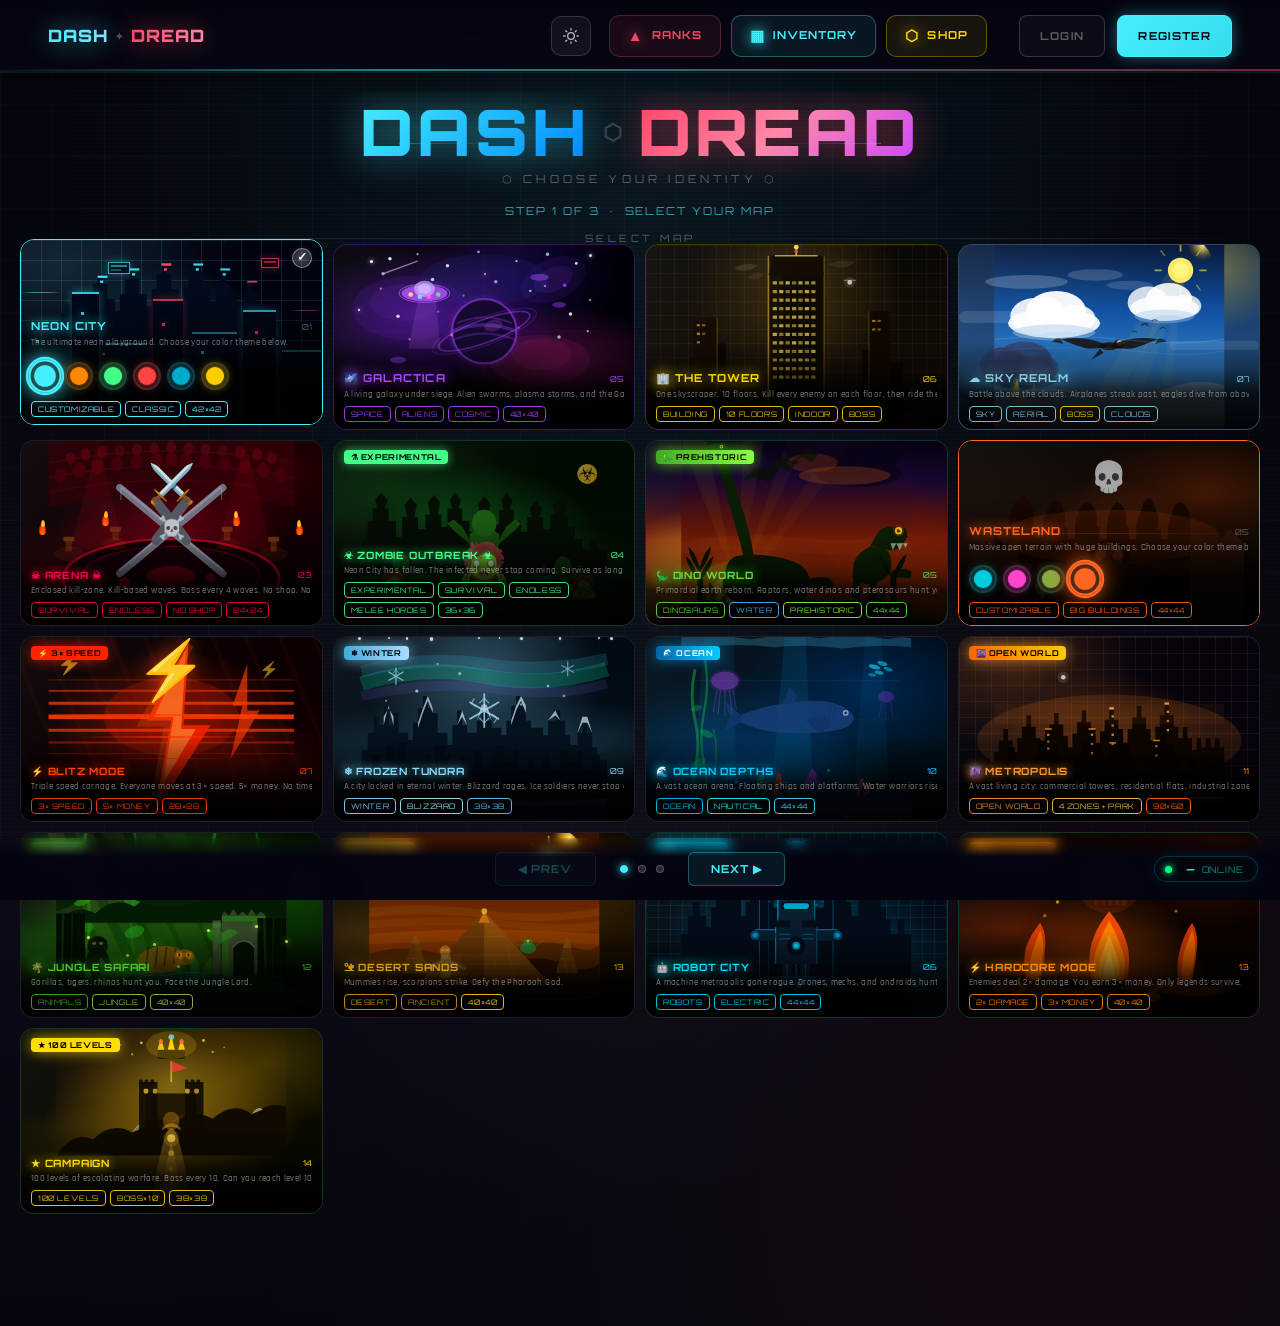
==== admin.html @ 7156dfe1 "Admins Panel" ====
<!DOCTYPE html>
<html lang="en">
<head>
  <meta charset="UTF-8">
  <meta name="viewport" content="width=device-width, initial-scale=1.0">
  <title>DASH DREAD — Admin Panel</title>
  <link rel="stylesheet" href="css/style.css">
  <link rel="stylesheet" href="css/social.css">
  <script>try{if(localStorage.getItem('nc_theme')==='light')document.documentElement.setAttribute('data-theme','light');}catch(e){}</script>
  <style>
    /* ═══════════════════════════════════════════════════════════
       ADMIN PANEL — CYBERPUNK COMMAND CENTER
    ═══════════════════════════════════════════════════════════ */

    :root {
      --adm-red:    #FF4466;
      --adm-cyan:   #44EEFF;
      --adm-gold:   #FFD700;
      --adm-purple: #CC88FF;
      --adm-green:  #44FF88;
    }

    .admin-page {
      min-height: 100vh;
      padding: 0 0 100px;
      background:
        radial-gradient(ellipse at 50% 0%,   rgba(255,68,102,0.10) 0%, transparent 60%),
        radial-gradient(ellipse at 85% 80%,  rgba(68,238,255,0.06) 0%, transparent 55%),
        radial-gradient(ellipse at 10% 60%,  rgba(204,136,255,0.05) 0%, transparent 50%),
        var(--bg);
    }

    /* ── Header ────────────────────────────────────────────── */
    .admin-header {
      position: relative;
      padding: 32px 24px 24px;
      max-width: 1200px;
      margin: 100px auto 0;
    }
    .admin-title-row {
      display: flex;
      align-items: center;
      gap: 16px;
      margin-bottom: 6px;
    }
    .admin-shield {
      width: 48px; height: 48px;
      background: linear-gradient(135deg, rgba(255,68,102,0.2), rgba(255,68,102,0.05));
      border: 1px solid rgba(255,68,102,0.4);
      border-radius: 12px;
      display: flex; align-items: center; justify-content: center;
      font-size: 22px;
      box-shadow: 0 0 20px rgba(255,68,102,0.2);
    }
    .admin-title {
      font-family: 'Orbitron', sans-serif;
      font-size: clamp(20px, 3vw, 32px);
      font-weight: 900;
      letter-spacing: 0.08em;
      background: linear-gradient(135deg, #FF4466 0%, #FF88AA 50%, #CC44FF 100%);
      -webkit-background-clip: text;
      -webkit-text-fill-color: transparent;
      background-clip: text;
      filter: drop-shadow(0 0 14px rgba(255,68,102,0.4));
    }
    .admin-subtitle {
      font-size: 12px;
      letter-spacing: 0.25em;
      color: var(--muted);
      margin-top: 4px;
      padding-left: 64px;
    }

    /* ── Main layout ───────────────────────────────────────── */
    .admin-body {
      max-width: 1200px;
      margin: 0 auto;
      padding: 0 24px;
      display: flex;
      flex-direction: column;
      gap: 28px;
    }

    /* ── Stats row ─────────────────────────────────────────── */
    .admin-stats-grid {
      display: grid;
      grid-template-columns: repeat(5, 1fr);
      gap: 12px;
    }
    @media (max-width: 900px) { .admin-stats-grid { grid-template-columns: repeat(3, 1fr); } }
    @media (max-width: 580px) { .admin-stats-grid { grid-template-columns: repeat(2, 1fr); } }

    .admin-stat-card {
      background: var(--panel);
      border: 1px solid var(--border);
      border-radius: 12px;
      padding: 18px 16px;
      display: flex;
      flex-direction: column;
      gap: 6px;
      position: relative;
      overflow: hidden;
      transition: border-color 0.2s, box-shadow 0.2s;
    }
    .admin-stat-card::before {
      content: '';
      position: absolute; top: 0; left: 0; right: 0; height: 2px;
      background: var(--stat-color, var(--adm-cyan));
      opacity: 0.7;
    }
    .admin-stat-card:hover {
      border-color: rgba(255,255,255,0.15);
      box-shadow: 0 8px 30px rgba(0,0,0,0.4);
    }
    .admin-stat-icon {
      font-size: 20px;
      margin-bottom: 2px;
    }
    .admin-stat-label {
      font-family: 'Orbitron', sans-serif;
      font-size: 8px;
      letter-spacing: 0.25em;
      color: var(--muted);
    }
    .admin-stat-value {
      font-family: 'Orbitron', sans-serif;
      font-size: 22px;
      font-weight: 700;
      color: var(--stat-color, var(--adm-cyan));
      text-shadow: 0 0 14px var(--stat-color, rgba(68,238,255,0.5));
    }
    .admin-stat-value.skeleton { opacity: 0.3; animation: skPulse 1.4s ease-in-out infinite; }
    @keyframes skPulse { 0%,100%{opacity:0.3} 50%{opacity:0.6} }

    /* ── Section card ──────────────────────────────────────── */
    .admin-section {
      background: var(--panel);
      border: 1px solid var(--border);
      border-radius: 16px;
      overflow: hidden;
    }
    .admin-section-head {
      display: flex;
      align-items: center;
      justify-content: space-between;
      padding: 18px 22px;
      border-bottom: 1px solid var(--border);
      background: rgba(255,255,255,0.02);
    }
    .admin-section-title {
      font-family: 'Orbitron', sans-serif;
      font-size: 11px;
      letter-spacing: 0.25em;
      color: var(--text);
      display: flex;
      align-items: center;
      gap: 10px;
    }
    .admin-section-title .dot {
      width: 6px; height: 6px;
      border-radius: 50%;
      background: var(--section-color, var(--adm-cyan));
      box-shadow: 0 0 8px var(--section-color, rgba(68,238,255,0.7));
    }
    .admin-section-badge {
      font-family: 'Orbitron', sans-serif;
      font-size: 10px;
      padding: 4px 12px;
      border-radius: 20px;
      background: rgba(68,238,255,0.08);
      border: 1px solid rgba(68,238,255,0.2);
      color: var(--adm-cyan);
    }

    /* ── Table ─────────────────────────────────────────────── */
    .admin-table-wrap {
      overflow-x: auto;
    }
    table.admin-table {
      width: 100%;
      border-collapse: collapse;
    }
    table.admin-table th {
      font-family: 'Orbitron', sans-serif;
      font-size: 9px;
      letter-spacing: 0.2em;
      color: var(--muted);
      padding: 12px 20px;
      text-align: left;
      border-bottom: 1px solid var(--border);
      white-space: nowrap;
    }
    table.admin-table td {
      padding: 14px 20px;
      border-bottom: 1px solid rgba(255,255,255,0.04);
      font-size: 13px;
      color: var(--text);
      white-space: nowrap;
    }
    table.admin-table tr:last-child td { border-bottom: none; }
    table.admin-table tbody tr {
      transition: background 0.15s;
    }
    table.admin-table tbody tr:hover {
      background: rgba(255,255,255,0.03);
    }

    .user-name-cell {
      display: flex;
      align-items: center;
      gap: 10px;
    }
    .user-avatar {
      width: 30px; height: 30px;
      border-radius: 8px;
      background: linear-gradient(135deg, rgba(68,238,255,0.15), rgba(204,136,255,0.1));
      border: 1px solid rgba(68,238,255,0.2);
      display: flex; align-items: center; justify-content: center;
      font-family: 'Orbitron', sans-serif;
      font-size: 12px;
      font-weight: 700;
      color: var(--adm-cyan);
      flex-shrink: 0;
    }
    .user-id-text {
      font-family: monospace;
      font-size: 11px;
      color: var(--muted);
    }
    .user-level-badge {
      display: inline-flex;
      align-items: center;
      gap: 4px;
      font-family: 'Orbitron', sans-serif;
      font-size: 10px;
      padding: 3px 8px;
      border-radius: 6px;
      background: rgba(204,136,255,0.1);
      border: 1px solid rgba(204,136,255,0.2);
      color: var(--adm-purple);
    }
    .user-nex-text {
      font-family: 'Orbitron', sans-serif;
      font-size: 12px;
      color: var(--adm-gold);
    }
    .user-date-text {
      font-size: 11px;
      color: var(--muted);
    }

    /* Delete button */
    .btn-delete {
      font-family: 'Orbitron', sans-serif;
      font-size: 9px;
      letter-spacing: 0.15em;
      padding: 7px 14px;
      border-radius: 8px;
      border: 1px solid rgba(255,68,102,0.35);
      background: rgba(255,68,102,0.07);
      color: var(--adm-red);
      cursor: pointer;
      transition: all 0.18s;
      display: flex;
      align-items: center;
      gap: 6px;
    }
    .btn-delete:hover {
      background: rgba(255,68,102,0.18);
      border-color: rgba(255,68,102,0.7);
      box-shadow: 0 0 16px rgba(255,68,102,0.25);
      color: #fff;
    }
    .btn-delete:disabled {
      opacity: 0.4;
      cursor: not-allowed;
      pointer-events: none;
    }
    .btn-delete--deleting {
      opacity: 0.6;
      pointer-events: none;
    }

    /* ── Clans grid ────────────────────────────────────────── */
    .clans-grid {
      display: grid;
      grid-template-columns: repeat(auto-fill, minmax(280px, 1fr));
      gap: 14px;
      padding: 20px;
    }
    .clan-card {
      background: rgba(255,255,255,0.02);
      border: 1px solid var(--border);
      border-radius: 12px;
      padding: 18px;
      display: flex;
      flex-direction: column;
      gap: 12px;
      transition: border-color 0.2s, box-shadow 0.2s;
    }
    .clan-card:hover {
      border-color: rgba(68,238,255,0.2);
      box-shadow: 0 6px 24px rgba(0,0,0,0.35);
    }
    .clan-card-top {
      display: flex;
      align-items: center;
      gap: 12px;
    }
    .clan-emblem {
      width: 44px; height: 44px;
      border-radius: 10px;
      background: rgba(255,255,255,0.04);
      border: 1px solid rgba(255,255,255,0.08);
      display: flex; align-items: center; justify-content: center;
      font-size: 22px;
      flex-shrink: 0;
    }
    .clan-info { flex: 1; min-width: 0; }
    .clan-name {
      font-family: 'Orbitron', sans-serif;
      font-size: 13px;
      font-weight: 700;
      color: var(--text);
      white-space: nowrap;
      overflow: hidden;
      text-overflow: ellipsis;
    }
    .clan-tag {
      font-size: 10px;
      color: var(--muted);
      letter-spacing: 0.1em;
    }
    .clan-open-badge {
      font-family: 'Orbitron', sans-serif;
      font-size: 8px;
      letter-spacing: 0.18em;
      padding: 3px 8px;
      border-radius: 20px;
    }
    .clan-open-badge--open {
      background: rgba(68,255,136,0.1);
      border: 1px solid rgba(68,255,136,0.25);
      color: var(--adm-green);
    }
    .clan-open-badge--closed {
      background: rgba(255,68,102,0.1);
      border: 1px solid rgba(255,68,102,0.25);
      color: var(--adm-red);
    }
    .clan-meta {
      display: grid;
      grid-template-columns: 1fr 1fr;
      gap: 8px;
    }
    .clan-meta-item {
      display: flex;
      flex-direction: column;
      gap: 2px;
    }
    .clan-meta-label {
      font-size: 9px;
      letter-spacing: 0.15em;
      color: var(--muted);
      font-family: 'Orbitron', sans-serif;
    }
    .clan-meta-value {
      font-size: 13px;
      font-weight: 600;
      color: var(--text);
    }
    .clan-members-list {
      border-top: 1px solid var(--border);
      padding-top: 10px;
      display: flex;
      flex-wrap: wrap;
      gap: 6px;
    }
    .clan-member-chip {
      font-size: 10px;
      padding: 3px 8px;
      border-radius: 6px;
      background: rgba(255,255,255,0.04);
      border: 1px solid rgba(255,255,255,0.07);
      color: var(--muted);
    }
    .clan-member-chip--leader {
      background: rgba(255,215,0,0.08);
      border-color: rgba(255,215,0,0.2);
      color: var(--adm-gold);
    }

    /* ── Loading / error ───────────────────────────────────── */
    .admin-loading {
      display: flex;
      align-items: center;
      justify-content: center;
      gap: 12px;
      padding: 40px;
      color: var(--muted);
      font-size: 12px;
      letter-spacing: 0.18em;
    }
    .admin-error {
      padding: 20px;
      text-align: center;
      color: var(--adm-red);
      font-size: 12px;
      letter-spacing: 0.1em;
    }
    .admin-empty {
      padding: 32px;
      text-align: center;
      color: var(--muted);
      font-size: 12px;
      letter-spacing: 0.15em;
    }

    /* ── Spinner ───────────────────────────────────────────── */
    .adm-spinner {
      width: 20px; height: 20px;
      border: 2px solid rgba(68,238,255,0.15);
      border-top-color: var(--adm-cyan);
      border-radius: 50%;
      animation: spin 0.8s linear infinite;
    }
    @keyframes spin { to { transform: rotate(360deg); } }

    /* ── Confirm modal ─────────────────────────────────────── */
    .adm-modal-backdrop {
      position: fixed; inset: 0;
      background: rgba(0,0,0,0.75);
      backdrop-filter: blur(6px);
      z-index: 1000;
      display: flex; align-items: center; justify-content: center;
      padding: 20px;
    }
    .adm-modal-backdrop[hidden] { display: none !important; }
    .adm-modal {
      background: var(--panel);
      border: 1px solid rgba(255,68,102,0.35);
      border-radius: 16px;
      padding: 32px 28px;
      max-width: 400px;
      width: 100%;
      box-shadow: 0 0 60px rgba(255,68,102,0.15), 0 24px 80px rgba(0,0,0,0.6);
      text-align: center;
    }
    .adm-modal-icon {
      font-size: 36px;
      margin-bottom: 14px;
    }
    .adm-modal-title {
      font-family: 'Orbitron', sans-serif;
      font-size: 16px;
      font-weight: 700;
      color: var(--adm-red);
      margin-bottom: 10px;
      letter-spacing: 0.06em;
    }
    .adm-modal-body {
      font-size: 13px;
      color: var(--muted);
      line-height: 1.6;
      margin-bottom: 24px;
    }
    .adm-modal-target {
      color: var(--text);
      font-weight: 600;
      font-family: 'Orbitron', sans-serif;
      font-size: 14px;
    }
    .adm-modal-buttons {
      display: flex;
      gap: 12px;
      justify-content: center;
    }
    .adm-btn {
      font-family: 'Orbitron', sans-serif;
      font-size: 10px;
      letter-spacing: 0.15em;
      padding: 11px 22px;
      border-radius: 10px;
      cursor: pointer;
      border: 1px solid;
      transition: all 0.18s;
    }
    .adm-btn--cancel {
      background: rgba(255,255,255,0.04);
      border-color: rgba(255,255,255,0.12);
      color: var(--muted);
    }
    .adm-btn--cancel:hover {
      background: rgba(255,255,255,0.08);
      border-color: rgba(255,255,255,0.22);
      color: var(--text);
    }
    .adm-btn--confirm {
      background: rgba(255,68,102,0.15);
      border-color: rgba(255,68,102,0.5);
      color: var(--adm-red);
    }
    .adm-btn--confirm:hover {
      background: rgba(255,68,102,0.28);
      border-color: #FF4466;
      color: #fff;
      box-shadow: 0 0 20px rgba(255,68,102,0.3);
    }

    /* ── Toast ─────────────────────────────────────────────── */
    .adm-toast {
      position: fixed;
      bottom: 32px;
      left: 50%;
      transform: translateX(-50%) translateY(20px);
      padding: 12px 24px;
      border-radius: 12px;
      font-family: 'Orbitron', sans-serif;
      font-size: 11px;
      letter-spacing: 0.12em;
      z-index: 2000;
      opacity: 0;
      transition: opacity 0.3s, transform 0.3s;
      pointer-events: none;
      white-space: nowrap;
    }
    .adm-toast.show {
      opacity: 1;
      transform: translateX(-50%) translateY(0);
    }
    .adm-toast--success {
      background: rgba(68,255,136,0.12);
      border: 1px solid rgba(68,255,136,0.35);
      color: var(--adm-green);
      box-shadow: 0 0 20px rgba(68,255,136,0.2);
    }
    .adm-toast--error {
      background: rgba(255,68,102,0.12);
      border: 1px solid rgba(255,68,102,0.35);
      color: var(--adm-red);
      box-shadow: 0 0 20px rgba(255,68,102,0.2);
    }
  </style>
</head>
<body class="select-screen admin-page">
  <div class="bg-grid"></div>
  <div class="scanlines"></div>

  <!-- Navbar -->
  <nav class="site-nav">
    <a href="index.html" class="site-nav__logo"><span class="logo-dash">DASH</span><span class="logo-sep">✦</span><span class="logo-dread">DREAD</span></a>
    <div id="siteNav" class="site-nav__controls"></div>
  </nav>

  <!-- Header -->
  <div class="admin-header">
    <div class="admin-title-row">
      <div class="admin-shield">⚡</div>
      <div>
        <div class="admin-title">ADMIN PANEL</div>
      </div>
    </div>
    <div class="admin-subtitle">COMMAND CENTER — RESTRICTED ACCESS</div>
  </div>

  <!-- Body -->
  <div class="admin-body">

    <!-- Global Stats -->
    <div class="admin-stats-grid" id="statsGrid">
      <div class="admin-stat-card" style="--stat-color: var(--adm-cyan)">
        <div class="admin-stat-icon">👥</div>
        <div class="admin-stat-label">TOTAL PLAYERS</div>
        <div class="admin-stat-value skeleton" id="statPlayers">—</div>
      </div>
      <div class="admin-stat-card" style="--stat-color: var(--adm-red)">
        <div class="admin-stat-icon">💀</div>
        <div class="admin-stat-label">TOTAL KILLS</div>
        <div class="admin-stat-value skeleton" id="statKills">—</div>
      </div>
      <div class="admin-stat-card" style="--stat-color: var(--adm-gold)">
        <div class="admin-stat-icon">🎮</div>
        <div class="admin-stat-label">GAMES PLAYED</div>
        <div class="admin-stat-value skeleton" id="statGames">—</div>
      </div>
      <div class="admin-stat-card" style="--stat-color: var(--adm-green)">
        <div class="admin-stat-icon">🏆</div>
        <div class="admin-stat-label">TOP CHARACTER</div>
        <div class="admin-stat-value skeleton" id="statChar" style="font-size:14px;letter-spacing:0.05em">—</div>
      </div>
      <div class="admin-stat-card" style="--stat-color: var(--adm-purple)">
        <div class="admin-stat-icon">🗺️</div>
        <div class="admin-stat-label">TOP MAP</div>
        <div class="admin-stat-value skeleton" id="statMap" style="font-size:14px;letter-spacing:0.05em">—</div>
      </div>
    </div>

    <!-- Users Table -->
    <div class="admin-section">
      <div class="admin-section-head">
        <div class="admin-section-title" style="--section-color: var(--adm-cyan)">
          <div class="dot"></div>
          REGISTERED USERS
        </div>
        <div class="admin-section-badge" id="userCountBadge">LOADING…</div>
      </div>
      <div id="usersTableWrap">
        <div class="admin-loading">
          <div class="adm-spinner"></div>
          LOADING USERS…
        </div>
      </div>
    </div>

    <!-- Clans -->
    <div class="admin-section">
      <div class="admin-section-head">
        <div class="admin-section-title" style="--section-color: var(--adm-gold)">
          <div class="dot" style="background:var(--adm-gold);box-shadow:0 0 8px rgba(255,215,0,0.7)"></div>
          ALL CLANS
        </div>
        <div class="admin-section-badge" id="clanCountBadge" style="border-color:rgba(255,215,0,0.25);background:rgba(255,215,0,0.07);color:var(--adm-gold)">LOADING…</div>
      </div>
      <div id="clansGrid" class="clans-grid">
        <div class="admin-loading">
          <div class="adm-spinner"></div>
          LOADING CLANS…
        </div>
      </div>
    </div>

  </div>

  <!-- Confirm delete modal -->
  <div class="adm-modal-backdrop" id="deleteModal" hidden>
    <div class="adm-modal">
      <div class="adm-modal-icon">⚠️</div>
      <div class="adm-modal-title">DELETE ACCOUNT</div>
      <div class="adm-modal-body">
        You are about to permanently delete<br>
        <span class="adm-modal-target" id="deleteModalName"></span><br><br>
        This action cannot be undone.
      </div>
      <div class="adm-modal-buttons">
        <button class="adm-btn adm-btn--cancel" id="deleteCancel">CANCEL</button>
        <button class="adm-btn adm-btn--confirm" id="deleteConfirm">DELETE</button>
      </div>
    </div>
  </div>

  <!-- Toast -->
  <div class="adm-toast" id="toast"></div>

  <script src="js/auth.js"></script>
  <script src="js/api.js"></script>
  <script src="js/social.js"></script>
  <script src="js/ws.js"></script>
  <script src="js/multiplayer.js"></script>
  <script src="js/social-ui.js"></script>
  <script>
    /* ── Guard: must be logged in AND be "Admin" ─────────── */
    const _session = Auth.getSession();
    if (!Auth.isLoggedIn() || _session.name !== 'Admin') {
      window.location.href = 'index.html';
    }

    Auth.mountNavbar();
    if (Auth.isLoggedIn()) SocialUI.init();

    /* ── Toast helper ───────────────────────────────────── */
    let _toastTimer = null;
    function showToast(msg, type = 'success') {
      const el = document.getElementById('toast');
      el.textContent = msg;
      el.className = `adm-toast adm-toast--${type} show`;
      clearTimeout(_toastTimer);
      _toastTimer = setTimeout(() => {
        el.classList.remove('show');
      }, 3200);
    }

    /* ── Delete confirm modal ───────────────────────────── */
    let _pendingDelete = null;

    document.getElementById('deleteCancel').addEventListener('click', () => {
      document.getElementById('deleteModal').hidden = true;
      _pendingDelete = null;
    });

    document.getElementById('deleteConfirm').addEventListener('click', async () => {
      if (!_pendingDelete) return;
      const { name, row, btn } = _pendingDelete;
      document.getElementById('deleteModal').hidden = true;

      btn.classList.add('btn-delete--deleting');
      btn.innerHTML = '<div class="adm-spinner" style="width:14px;height:14px;border-width:2px"></div> DELETING…';

      try {
        await API.deleteAccount(name);
        row.style.transition = 'opacity 0.4s, transform 0.4s';
        row.style.opacity = '0';
        row.style.transform = 'translateX(20px)';
        setTimeout(() => row.remove(), 420);

        /* Update user count badge */
        const badge = document.getElementById('userCountBadge');
        const cur = parseInt(badge.dataset.count || '0', 10);
        if (cur > 0) {
          const next = cur - 1;
          badge.dataset.count = next;
          badge.textContent = `${next} USERS`;
        }

        showToast(`✓ ${name} deleted`, 'success');
      } catch (err) {
        btn.classList.remove('btn-delete--deleting');
        btn.innerHTML = '✕ DELETE';
        showToast(`Error: ${err.message}`, 'error');
      }

      _pendingDelete = null;
    });

    function confirmDelete(name, row, btn) {
      _pendingDelete = { name, row, btn };
      document.getElementById('deleteModalName').textContent = name;
      document.getElementById('deleteModal').hidden = false;
    }

    /* ── Format date ─────────────────────────────────────── */
    function fmtDate(iso) {
      try {
        return new Date(iso).toLocaleDateString('en-GB', {
          day: '2-digit', month: 'short', year: 'numeric'
        });
      } catch { return iso; }
    }

    /* ── Load global stats ───────────────────────────────── */
    async function loadStats() {
      try {
        const d = await API.getGlobalStats();
        const set = (id, val) => {
          const el = document.getElementById(id);
          el.classList.remove('skeleton');
          el.textContent = val;
        };
        set('statPlayers', (d.totalPlayers ?? '—').toLocaleString());
        set('statKills',   (d.totalKills   ?? '—').toLocaleString());
        set('statGames',   (d.totalGamesPlayed ?? '—').toLocaleString());
        set('statChar',    (d.topCharacter ?? '—').toUpperCase());
        set('statMap',     (d.topMap       ?? '—').toUpperCase());
      } catch (err) {
        ['statPlayers','statKills','statGames','statChar','statMap'].forEach(id => {
          const el = document.getElementById(id);
          el.classList.remove('skeleton');
          el.textContent = 'ERR';
          el.style.color = 'var(--adm-red)';
        });
      }
    }

    /* ── Load users ──────────────────────────────────────── */
    async function loadUsers() {
      const wrap = document.getElementById('usersTableWrap');
      try {
        const d = await API.getAllUsers();
        const users = d.users || [];

        const badge = document.getElementById('userCountBadge');
        badge.textContent = `${users.length} USERS`;
        badge.dataset.count = users.length;

        if (users.length === 0) {
          wrap.innerHTML = '<div class="admin-empty">NO USERS FOUND</div>';
          return;
        }

        const table = document.createElement('table');
        table.className = 'admin-table';
        table.innerHTML = `
          <thead>
            <tr>
              <th>#</th>
              <th>PLAYER</th>
              <th>EMAIL</th>
              <th>LEVEL</th>
              <th>NEX</th>
              <th>JOINED</th>
              <th>ACTIONS</th>
            </tr>
          </thead>
          <tbody id="usersTableBody"></tbody>
        `;

        wrap.innerHTML = '';
        const tableWrap = document.createElement('div');
        tableWrap.className = 'admin-table-wrap';
        tableWrap.appendChild(table);
        wrap.appendChild(tableWrap);

        const tbody = document.getElementById('usersTableBody');
        users.forEach((u, i) => {
          const isSelf = u.name === 'Admin';
          const tr = document.createElement('tr');
          tr.innerHTML = `
            <td style="color:var(--muted);font-size:12px">${i + 1}</td>
            <td>
              <div class="user-name-cell">
                <div class="user-avatar">${(u.name || '?').charAt(0).toUpperCase()}</div>
                <div>
                  <div style="font-weight:600">${_esc(u.name)}</div>
                  <div class="user-id-text">${u._id}</div>
                </div>
              </div>
            </td>
            <td style="color:var(--muted);font-size:12px">${_esc(u.email)}</td>
            <td><span class="user-level-badge">⬡ LV ${u.level ?? 1}</span></td>
            <td><span class="user-nex-text">⬢ ${(u.nex ?? 0).toLocaleString()}</span></td>
            <td><span class="user-date-text">${fmtDate(u.createdAt)}</span></td>
            <td></td>
          `;

          const actionCell = tr.querySelector('td:last-child');

          if (isSelf) {
            actionCell.innerHTML = '<span style="font-size:10px;color:var(--muted);letter-spacing:0.12em">YOU</span>';
          } else {
            const delBtn = document.createElement('button');
            delBtn.className = 'btn-delete';
            delBtn.innerHTML = '✕ DELETE';
            delBtn.addEventListener('click', () => confirmDelete(u.name, tr, delBtn));
            actionCell.appendChild(delBtn);
          }

          tbody.appendChild(tr);
        });

      } catch (err) {
        wrap.innerHTML = `<div class="admin-error">Failed to load users: ${_esc(err.message)}</div>`;
        document.getElementById('userCountBadge').textContent = 'ERROR';
      }
    }

    /* ── Load clans ──────────────────────────────────────── */
    async function loadClans() {
      const grid = document.getElementById('clansGrid');
      try {
        const d = await fetch('https://game-backend-wfmf.onrender.com/clans?page=1&limit=100&sortBy=members')
          .then(r => r.json());
        const clans = d.clans || [];

        const badge = document.getElementById('clanCountBadge');
        badge.textContent = `${clans.length} CLANS`;

        if (clans.length === 0) {
          grid.innerHTML = '<div class="admin-empty">NO CLANS FOUND</div>';
          return;
        }

        grid.innerHTML = '';
        clans.forEach(c => {
          const card = document.createElement('div');
          card.className = 'clan-card';

          const memberChips = (c.members || []).map(m =>
            `<span class="clan-member-chip${m.role === 'leader' ? ' clan-member-chip--leader' : ''}">${m.role === 'leader' ? '♛ ' : ''}${_esc(m.name)}</span>`
          ).join('');

          card.innerHTML = `
            <div class="clan-card-top">
              <div class="clan-emblem">${c.emblem || '⚔'}</div>
              <div class="clan-info">
                <div class="clan-name">${_esc(c.name)}</div>
                <div class="clan-tag">[${_esc(c.tag)}] · ${_esc(c.leaderName)}</div>
              </div>
              <span class="clan-open-badge ${c.isOpen ? 'clan-open-badge--open' : 'clan-open-badge--closed'}">
                ${c.isOpen ? 'OPEN' : 'CLOSED'}
              </span>
            </div>
            <div class="clan-meta">
              <div class="clan-meta-item">
                <span class="clan-meta-label">MEMBERS</span>
                <span class="clan-meta-value">${c.memberCount ?? c.members?.length ?? 0}</span>
              </div>
              <div class="clan-meta-item">
                <span class="clan-meta-label">TOTAL KILLS</span>
                <span class="clan-meta-value" style="color:var(--adm-red)">${(c.totalKills ?? 0).toLocaleString()}</span>
              </div>
            </div>
            ${memberChips ? `<div class="clan-members-list">${memberChips}</div>` : ''}
          `;

          grid.appendChild(card);
        });

      } catch (err) {
        grid.innerHTML = `<div class="admin-error">Failed to load clans: ${_esc(err.message)}</div>`;
        document.getElementById('clanCountBadge').textContent = 'ERROR';
      }
    }

    /* ── HTML escape ─────────────────────────────────────── */
    function _esc(str) {
      return String(str ?? '')
        .replace(/&/g,'&amp;').replace(/</g,'&lt;').replace(/>/g,'&gt;').replace(/"/g,'&quot;');
    }

    /* ── Boot ────────────────────────────────────────────── */
    loadStats();
    loadUsers();
    loadClans();
  </script>
</body>
</html>
---- css/style.css ----
/* ═══════════════════════════════════════════════════════════
   DASH DREAD — Global Styles
   ═══════════════════════════════════════════════════════════ */

@import url('https://fonts.googleapis.com/css2?family=Orbitron:wght@400;700;900&family=Rajdhani:wght@400;500;600;700&display=swap');

*, *::before, *::after { box-sizing: border-box; margin: 0; padding: 0; }

/* Ensure the HTML `hidden` attribute always wins even when CSS sets display */
[hidden] { display: none !important; }

:root {
  --bg:     #06060e;
  --panel:  #0d0d1a;
  --border: rgba(255,255,255,0.07);
  --text:   #e0e0f0;
  --muted:  rgba(255,255,255,0.32);
  --cyan:   #44EEFF;
  --pink:   #FF4466;
  --green:  #44FF88;
  --purple: #CC88FF;
  --gold:   #FFD700;

  /* Scrollbar tokens — change here to retheme globally */
  --sb-size:  4px;
  --sb-track: rgba(255,255,255,0.04);
  --sb-thumb: rgba(68,238,255,0.45);
  --sb-thumb-hover: rgba(68,238,255,0.85);
  --sb-radius: 999px;
}

/* ═══════════════════════════════════════════════════════════
   CUSTOM THIN SCROLLBARS — global + per-element
   Works on: Chrome / Edge / Safari (webkit) + Firefox
   ═══════════════════════════════════════════════════════════ */

/* Firefox — applies to the whole page and any scrollable child */
* {
  scrollbar-width: thin;
  scrollbar-color: var(--sb-thumb) var(--sb-track);
}

/* Webkit (Chrome, Edge, Safari) — global */
::-webkit-scrollbar               { width: var(--sb-size); height: var(--sb-size); }
::-webkit-scrollbar-track         { background: var(--sb-track); border-radius: var(--sb-radius); }
::-webkit-scrollbar-thumb         { background: var(--sb-thumb); border-radius: var(--sb-radius); }
::-webkit-scrollbar-thumb:hover   { background: var(--sb-thumb-hover); }
::-webkit-scrollbar-corner        { background: transparent; }

/* Modal — invisible track, glowing cyan thumb */
.modal-panel::-webkit-scrollbar              { width: 3px; }
.modal-panel::-webkit-scrollbar-track        { background: transparent; }
.modal-panel::-webkit-scrollbar-thumb        { background: rgba(68,238,255,0.5); box-shadow: 0 0 6px rgba(68,238,255,0.6); }
.modal-panel::-webkit-scrollbar-thumb:hover  { background: #44EEFF; box-shadow: 0 0 10px rgba(68,238,255,0.9); }

/* Select screen body scroll */
.select-screen::-webkit-scrollbar-thumb       { background: rgba(68,238,255,0.35); }
.select-screen::-webkit-scrollbar-thumb:hover { background: rgba(68,238,255,0.75); }

/* Shop / dealership / casino panels rendered on canvas — no CSS needed there */

html {
  /* Let the browser handle scroll — never lock height on html */
  min-height: 100%;
  overflow-x: hidden;
}
body {
  width: 100%; min-height: 100%;
  background: var(--bg); color: var(--text);
  font-family: 'Rajdhani', 'Orbitron', sans-serif;
  cursor: default; user-select: none;
}

/* ── Animated background grid ───────────────────────────── */
.bg-grid {
  position: fixed; inset: 0; pointer-events: none; z-index: 0;
  background-image:
    linear-gradient(rgba(68,238,255,0.035) 1px, transparent 1px),
    linear-gradient(90deg, rgba(68,238,255,0.035) 1px, transparent 1px);
  background-size: 52px 52px;
  animation: bgMove 24s linear infinite;
}
@keyframes bgMove { to { background-position: 52px 52px; } }

.scanlines {
  position: fixed; inset: 0; pointer-events: none; z-index: 0;
  background: repeating-linear-gradient(0deg, transparent, transparent 2px,
    rgba(0,0,0,0.12) 2px, rgba(0,0,0,0.12) 4px);
}

/* ════════════════════════════════════════════════════════════
   SELECT SCREEN
   ════════════════════════════════════════════════════════════ */
.select-screen {
  /*
   * KEY FIX: min-height (not height) + NO justify-content:center.
   * Using height:100vh + align-items:center causes content above the
   * scroll origin to be unreachable when the page is taller than the viewport.
   * The browser scrolls the document naturally — we just need min-height.
   */
  min-height: 100vh;            /* fallback for older browsers */
  min-height: 100dvh;           /* dvh = dynamic viewport height (mobile browser chrome-safe) */
  overflow-x: hidden;           /* never overflow-y here — let the document scroll */
  display: flex;
  flex-direction: column;
  align-items: center;          /* horizontal centering only — safe with flex-col */
  padding: 20px 0 32px;
  background:
    radial-gradient(ellipse at 50% 0%,   rgba(68,238,255,0.09) 0%, transparent 65%),
    radial-gradient(ellipse at 85% 90%,  rgba(255,68,102,0.06) 0%, transparent 55%),
    radial-gradient(ellipse at 10% 60%,  rgba(204,136,255,0.04) 0%, transparent 50%),
    var(--bg);
}

.select-container {
  position: relative; z-index: 1;
  width: 100%; max-width: 100%;
  padding: 0 20px;
  display: flex; flex-direction: column; gap: 10px;
}

/* ── Logo ────────────────────────────────────────────────── */
.game-logo {
  display: flex; flex-direction: column; align-items: center; justify-content: center;
  gap: 8px; flex-wrap: wrap;
  position: relative; padding: 8px 0;
}
/* decorative lines flanking the logo */
.game-logo::before, .game-logo::after {
  content: '';
  position: absolute; top: 50%; height: 1px; width: clamp(40px, 8vw, 100px);
  background: linear-gradient(90deg, transparent, rgba(68,238,255,0.3));
}
.game-logo::before { right: calc(50% + clamp(90px, 11vw, 155px)); transform: scaleX(-1); }
.game-logo::after  { left:  calc(50% + clamp(90px, 11vw, 155px)); }

.logo-text {
  font-family: 'Orbitron', sans-serif;
  font-size: clamp(32px, 5vw, 64px);
  font-weight: 900; letter-spacing: 0.06em;
  line-height: 1; display: flex; align-items: center; gap: 0;
}
.logo-text .logo-dash {
  background: linear-gradient(135deg, #44EEFF 0%, #0088FF 100%);
  -webkit-background-clip: text; -webkit-text-fill-color: transparent; background-clip: text;
  filter: drop-shadow(0 0 18px rgba(68,238,255,0.5));
  animation: logoDashPulse 3.5s ease-in-out infinite;
}
.logo-text .logo-mid-sep {
  font-size: clamp(14px, 1.8vw, 22px);
  color: rgba(255,255,255,0.18);
  -webkit-text-fill-color: rgba(255,255,255,0.18);
  margin: 0 clamp(6px, 1vw, 14px);
}
.logo-text .logo-dread {
  background: linear-gradient(135deg, #FF4466 0%, #FF88AA 50%, #CC44FF 100%);
  -webkit-background-clip: text; -webkit-text-fill-color: transparent; background-clip: text;
  filter: drop-shadow(0 0 18px rgba(255,68,102,0.5));
  animation: logoDreadPulse 3.5s ease-in-out infinite;
}
@keyframes logoDashPulse {
  0%,100% { filter: drop-shadow(0 0 18px rgba(68,238,255,0.5)); }
  50%     { filter: drop-shadow(0 0 28px rgba(68,238,255,0.8)); }
}
@keyframes logoDreadPulse {
  0%,100% { filter: drop-shadow(0 0 18px rgba(255,68,102,0.5)); }
  50%     { filter: drop-shadow(0 0 28px rgba(255,68,102,0.8)); }
}
.logo-sub {
  font-family: 'Orbitron', sans-serif;
  font-size: clamp(8px, 1.0vw, 11px);
  letter-spacing: 0.38em; color: var(--muted);
}

/* loading screen logo-dash / logo-dread (game.html) */
.loading-title .logo-dash {
  background: linear-gradient(90deg, #44EEFF, #0088FF);
  -webkit-background-clip: text; -webkit-text-fill-color: transparent; background-clip: text;
  filter: drop-shadow(0 0 14px rgba(68,238,255,0.7));
}
.loading-title .logo-dread {
  background: linear-gradient(90deg, #FF4466, #CC44FF);
  -webkit-background-clip: text; -webkit-text-fill-color: transparent; background-clip: text;
  filter: drop-shadow(0 0 14px rgba(255,68,102,0.7));
}

/* ── Section dividers ───────────────────────────────────── */
.section-divider {
  display: flex; align-items: center; gap: 14px;
}
.section-divider::before,
.section-divider::after {
  content: ''; flex: 1; height: 1px;
  background: linear-gradient(90deg, transparent, rgba(255,255,255,0.1), transparent);
}
.section-label {
  font-family: 'Orbitron', sans-serif;
  font-size: 10px; letter-spacing: 0.35em;
  color: var(--muted); white-space: nowrap;
}

/* ════════════════════════════════════════════════════════════
   PAGE NAV TABS
   ════════════════════════════════════════════════════════════ */
.page-nav {
  display: flex; gap: 8px; margin: 12px 0 4px;
}
.page-tab {
  flex: 1; padding: 10px 16px;
  background: var(--panel); border: 1px solid var(--border);
  border-radius: 8px; cursor: pointer;
  font-family: 'Orbitron', sans-serif; font-size: 10px; letter-spacing: 0.12em;
  color: var(--muted); transition: all 0.18s ease;
}
.page-tab:hover { border-color: rgba(255,255,255,0.2); color: #fff; }
.page-tab.active {
  background: rgba(68,238,255,0.10);
  border-color: #44EEFF; color: #44EEFF;
  box-shadow: 0 0 14px rgba(68,238,255,0.18);
}

/* ════════════════════════════════════════════════════════════
   CHARACTER CARDS  (horizontal layout, compact)
   ════════════════════════════════════════════════════════════ */
.characters-grid {
  display: grid;
  grid-template-columns: repeat(5, 1fr);
  gap: 12px;
}
.characters-grid--2col {
  grid-template-columns: repeat(2, 1fr);
}
/* characters-grid responsive handled in main @media block below */

.char-card {
  position: relative;
  display: flex; flex-direction: row;
  background: var(--panel);
  border: 1px solid var(--border);
  border-radius: 10px;
  cursor: pointer; overflow: hidden;
  height: 120px;
  transition: transform 0.18s ease, border-color 0.18s ease, box-shadow 0.18s ease;
}
.char-card::before {
  content: ''; position: absolute; inset: 0;
  background: linear-gradient(135deg, rgba(255,255,255,0.03) 0%, transparent 55%);
  pointer-events: none; z-index: 1;
}
.char-card:hover { transform: translateY(-4px); border-color: rgba(255,255,255,0.18); box-shadow: 0 12px 40px rgba(0,0,0,0.5); }
.char-card.selected { transform: translateY(-5px); }
.char-card[data-char="gangster"].selected  { border-color: #FF4466; box-shadow: 0 0 22px rgba(255,68,102,0.45), 0 12px 40px rgba(0,0,0,0.5); }
.char-card[data-char="hacker"].selected    { border-color: #44EEFF; box-shadow: 0 0 22px rgba(68,238,255,0.45), 0 12px 40px rgba(0,0,0,0.5); }
.char-card[data-char="mercenary"].selected { border-color: #44FF88; box-shadow: 0 0 22px rgba(68,255,136,0.45), 0 12px 40px rgba(0,0,0,0.5); }
.char-card[data-char="ghost"].selected     { border-color: #CC88FF; box-shadow: 0 0 22px rgba(204,136,255,0.45), 0 12px 40px rgba(0,0,0,0.5); }
.char-card[data-char="medic"].selected     { border-color: #44FFAA; box-shadow: 0 0 22px rgba(68,255,170,0.45), 0 12px 40px rgba(0,0,0,0.5); }
.char-card[data-char="ronin"].selected     { border-color: #FFCC44; box-shadow: 0 0 22px rgba(255,204,68,0.45), 0 12px 40px rgba(0,0,0,0.5); }
.char-card[data-char="pyro"].selected      { border-color: #FF5500; box-shadow: 0 0 22px rgba(255,85,0,0.45),    0 12px 40px rgba(0,0,0,0.5); }
.char-card[data-char="phantom"].selected   { border-color: #AA44FF; box-shadow: 0 0 22px rgba(170,68,255,0.45),  0 12px 40px rgba(0,0,0,0.5); }

/* Checkmark badge */
.char-card.selected::after {
  content: '✓'; position: absolute; top: 6px; right: 8px;
  font-size: 13px; color: #fff; font-weight: bold;
  text-shadow: 0 0 8px #fff; z-index: 3;
}

/* ── Quantum Ghost special card ──────────────────────────── */
.char-card--quantum-ghost {
  border-color: rgba(160,80,255,0.45);
  background: linear-gradient(135deg, rgba(38,8,72,0.95) 0%, rgba(8,4,28,0.98) 100%);
  box-shadow: 0 0 24px rgba(160,80,255,0.18), inset 0 0 40px rgba(140,60,255,0.06);
}
.char-card--quantum-ghost:hover {
  border-color: rgba(180,100,255,0.75);
  box-shadow: 0 0 40px rgba(160,80,255,0.35), 0 14px 44px rgba(0,0,0,0.6);
}
.quantum-ghost-overlay {
  position: absolute; inset: 0; z-index: 4;
  display: flex; flex-direction: column; align-items: center; justify-content: center; gap: 6px;
  background: linear-gradient(135deg, rgba(80,20,160,0.55), rgba(20,5,60,0.65));
}
.quantum-ghost-shimmer {
  position: absolute; inset: 0; pointer-events: none;
  background: linear-gradient(105deg, transparent 30%, rgba(180,100,255,0.18) 50%, transparent 70%);
  background-size: 250% 100%;
  animation: qg-shimmer 2.8s ease-in-out infinite;
}
@keyframes qg-shimmer {
  0%   { background-position: -100% 0; }
  100% { background-position: 250% 0; }
}
.quantum-ghost-badge {
  font-family: 'Orbitron', sans-serif; font-size: 8px; letter-spacing: 0.3em;
  color: #CC88FF;
  text-shadow: 0 0 14px rgba(200,120,255,0.9), 0 0 28px rgba(160,80,255,0.6);
  padding: 4px 14px; border-radius: 20px;
  border: 1px solid rgba(200,120,255,0.45);
  background: rgba(80,20,160,0.35);
  position: relative; z-index: 5; white-space: nowrap;
}
.quantum-ghost-sub {
  font-family: 'Orbitron', sans-serif; font-size: 7px; letter-spacing: 0.2em;
  color: rgba(200,160,255,0.6); position: relative; z-index: 5;
}

/* Left avatar column */
.char-avatar {
  width: 78px; min-width: 78px; height: 100%;
  display: flex; align-items: center; justify-content: center;
  position: relative; overflow: hidden; flex-shrink: 0;
}
.char-avatar::before {
  content: ''; position: absolute; inset: 0; opacity: 0.22;
}
.char-avatar[data-char="gangster"]::before  { background: radial-gradient(circle at 50% 60%, #FF4466, transparent 75%); }
.char-avatar[data-char="hacker"]::before    { background: radial-gradient(circle at 50% 60%, #44EEFF, transparent 75%); }
.char-avatar[data-char="mercenary"]::before { background: radial-gradient(circle at 50% 60%, #44FF88, transparent 75%); }
.char-avatar[data-char="ghost"]::before     { background: radial-gradient(circle at 50% 60%, #CC88FF, transparent 75%); }
.char-avatar[data-char="medic"]::before     { background: radial-gradient(circle at 50% 60%, #44FFAA, transparent 75%); }
.char-avatar[data-char="ronin"]::before     { background: radial-gradient(circle at 50% 60%, #FFCC44, transparent 75%); }
.char-avatar[data-char="pyro"]::before      { background: radial-gradient(circle at 50% 60%, #FF5500, transparent 75%); }
.char-avatar[data-char="phantom"]::before   { background: radial-gradient(circle at 50% 60%, #AA44FF, transparent 75%); }
.char-avatar[data-char="engineer"]::before  { background: radial-gradient(circle at 50% 60%, #FFAA00, transparent 75%); }
.char-avatar[data-char="sniper_elite"]::before { background: radial-gradient(circle at 50% 60%, #2288FF, transparent 75%); }
.char-avatar[data-char="drone_pilot"]::before { background: radial-gradient(circle at 50% 60%, #77DDFF, transparent 75%); }
.char-avatar[data-char="chemist"]::before   { background: radial-gradient(circle at 50% 60%, #88FF44, transparent 75%); }
.char-avatar[data-char="cyber_ninja"]::before { background: radial-gradient(circle at 50% 60%, #FF00AA, transparent 75%); }
.char-avatar[data-char="cyber_wolf"]::before { background: radial-gradient(circle at 50% 60%, #8899AA, transparent 75%); }
.char-avatar[data-char="neon_panther"]::before { background: radial-gradient(circle at 50% 60%, #FF44FF, transparent 75%); }
.char-avatar[data-char="mecha_bulldog"]::before { background: radial-gradient(circle at 50% 60%, #AA8866, transparent 75%); }
.char-avatar[data-char="timebreaker"]::before { background: radial-gradient(circle at 50% 60%, #FFDD00, transparent 75%); }
.char-avatar[data-char="ai_avatar"]::before { background: radial-gradient(circle at 50% 60%, #00FFAA, transparent 75%); }
.char-avatar[data-char="overlord"]::before  { background: radial-gradient(circle at 50% 60%, #7744FF, transparent 75%); }
.char-avatar[data-char="electric_eel"]::before { background: radial-gradient(circle at 50% 60%, #44DDFF, transparent 75%); }
.char-avatar[data-char="spider_drone"]::before { background: radial-gradient(circle at 50% 60%, #AA4444, transparent 75%); }
.char-avatar[data-char="robo_hawk"]::before { background: radial-gradient(circle at 50% 60%, #DDAA44, transparent 75%); }
.char-avatar[data-char="nano_rat"]::before  { background: radial-gradient(circle at 50% 60%, #888888, transparent 75%); }
.char-avatar[data-char="mini_bee"]::before  { background: radial-gradient(circle at 50% 60%, #FFCC00, transparent 75%); }
.char-avatar[data-char="tank_commander"]::before { background: radial-gradient(circle at 50% 60%, #556644, transparent 75%); }
.char-avatar[data-char="blade_dancer"]::before { background: radial-gradient(circle at 50% 60%, #FF6688, transparent 75%); }
.char-avatar[data-char="frost_walker"]::before { background: radial-gradient(circle at 50% 60%, #88DDFF, transparent 75%); }
.char-avatar[data-char="volt_runner"]::before { background: radial-gradient(circle at 50% 60%, #FFFF44, transparent 75%); }
.char-avatar[data-char="shadow_lord"]::before { background: radial-gradient(circle at 50% 60%, #442266, transparent 75%); }
.char-avatar[data-char="plasma_titan"]::before { background: radial-gradient(circle at 50% 60%, #FF88FF, transparent 75%); }
.char-avatar[data-char="quantum_ghost"]::before { background: radial-gradient(circle at 50% 60%, #AAFFFF, transparent 75%); }
.char-avatar[data-char="omega_prime"]::before { background: radial-gradient(circle at 50% 60%, #FFD700, transparent 75%); }

/* Vertical accent line between avatar and info */
.char-avatar::after {
  content: ''; position: absolute; right: 0; top: 10%; height: 80%; width: 1px;
  background: linear-gradient(transparent, rgba(255,255,255,0.1), transparent);
}

.char-figure { width: 52px; height: 68px; position: relative; z-index: 1; }
.char-preview-canvas { display: block; width: 100%; height: 100%; position: relative; z-index: 1; }

/* Number badge */
.char-number {
  position: absolute; top: 6px; left: 7px;
  font-family: 'Orbitron', sans-serif; font-size: 9px; color: var(--muted); z-index: 3;
}

/* Right info column */
.char-info {
  flex: 1; padding: 10px 12px 10px;
  display: flex; flex-direction: column; justify-content: space-between;
  min-width: 0;
}
.char-info h3 {
  font-family: 'Orbitron', sans-serif; font-size: 11px; font-weight: 700;
  letter-spacing: 0.1em; color: #fff; white-space: nowrap; overflow: hidden;
  text-overflow: ellipsis;
}
.char-lore { font-size: 11px; color: var(--muted); line-height: 1.3; }

/* Stat bars */
.stats { display: flex; flex-direction: column; gap: 4px; }
.stat  { display: flex; align-items: center; gap: 6px; }
.stat span {
  font-family: 'Orbitron', sans-serif; font-size: 8px; letter-spacing: 0.08em;
  color: var(--muted); width: 44px; flex-shrink: 0;
}
.stat-bar  { flex: 1; height: 4px; background: rgba(255,255,255,0.06); border-radius: 2px; overflow: hidden; }
.stat-fill { height: 100%; border-radius: 2px; }
[data-char="gangster"]  .stat-fill { background: linear-gradient(90deg, #FF0033, #FF4466); }
[data-char="hacker"]    .stat-fill { background: linear-gradient(90deg, #00BBFF, #44EEFF); }
[data-char="mercenary"] .stat-fill { background: linear-gradient(90deg, #00CC44, #44FF88); }
[data-char="ghost"]     .stat-fill { background: linear-gradient(90deg, #9922FF, #CC88FF); }
[data-char="medic"]     .stat-fill { background: linear-gradient(90deg, #00CC77, #44FFAA); }
[data-char="ronin"]     .stat-fill { background: linear-gradient(90deg, #CC9900, #FFCC44); }
[data-char="pyro"]      .stat-fill { background: linear-gradient(90deg, #FF2200, #FF5500); }
[data-char="phantom"]   .stat-fill { background: linear-gradient(90deg, #7711CC, #AA44FF); }
[data-char="engineer"]  .stat-fill { background: linear-gradient(90deg, #CC7700, #FFAA00); }
[data-char="sniper_elite"] .stat-fill { background: linear-gradient(90deg, #0055CC, #2288FF); }
[data-char="drone_pilot"] .stat-fill { background: linear-gradient(90deg, #44AACC, #77DDFF); }
[data-char="chemist"]   .stat-fill { background: linear-gradient(90deg, #55CC11, #88FF44); }
[data-char="cyber_ninja"] .stat-fill { background: linear-gradient(90deg, #CC0088, #FF00AA); }
[data-char="cyber_wolf"] .stat-fill { background: linear-gradient(90deg, #556677, #8899AA); }
[data-char="neon_panther"] .stat-fill { background: linear-gradient(90deg, #CC00CC, #FF44FF); }
[data-char="mecha_bulldog"] .stat-fill { background: linear-gradient(90deg, #775533, #AA8866); }
[data-char="timebreaker"] .stat-fill { background: linear-gradient(90deg, #CCAA00, #FFDD00); }
[data-char="ai_avatar"] .stat-fill { background: linear-gradient(90deg, #00CC88, #00FFAA); }
[data-char="overlord"]  .stat-fill { background: linear-gradient(90deg, #5522CC, #7744FF); }
[data-char="electric_eel"] .stat-fill { background: linear-gradient(90deg, #00AACC, #44DDFF); }
[data-char="spider_drone"] .stat-fill { background: linear-gradient(90deg, #772222, #AA4444); }
[data-char="robo_hawk"] .stat-fill { background: linear-gradient(90deg, #AA7722, #DDAA44); }
[data-char="nano_rat"]  .stat-fill { background: linear-gradient(90deg, #555555, #888888); }
[data-char="mini_bee"]  .stat-fill { background: linear-gradient(90deg, #CC9900, #FFCC00); }
[data-char="tank_commander"] .stat-fill { background: linear-gradient(90deg, #334422, #556644); }
[data-char="blade_dancer"] .stat-fill { background: linear-gradient(90deg, #CC4466, #FF6688); }
[data-char="frost_walker"] .stat-fill { background: linear-gradient(90deg, #55AACC, #88DDFF); }
[data-char="volt_runner"] .stat-fill { background: linear-gradient(90deg, #CCCC00, #FFFF44); }
[data-char="shadow_lord"] .stat-fill { background: linear-gradient(90deg, #221144, #442266); }
[data-char="plasma_titan"] .stat-fill { background: linear-gradient(90deg, #CC55CC, #FF88FF); }
[data-char="quantum_ghost"] .stat-fill { background: linear-gradient(90deg, #77CCCC, #AAFFFF); }
[data-char="omega_prime"] .stat-fill { background: linear-gradient(90deg, #DAA520, #FFD700); }

/* Key badge */
.char-key {
  align-self: flex-end;
  display: inline-flex; align-items: center; justify-content: center;
  width: 18px; height: 18px; border: 1px solid var(--border); border-radius: 3px;
  font-family: 'Orbitron', sans-serif; font-size: 9px; color: var(--muted);
  background: rgba(255,255,255,0.03);
}

/* ════════════════════════════════════════════════════════════
   LOCKED CHARACTERS
   ════════════════════════════════════════════════════════════ */
.char-card-locked {
  position: relative;
  opacity: 0.65;
  filter: grayscale(0.4);
}
.char-card-locked:hover {
  opacity: 0.85;
  filter: grayscale(0.2);
}
.char-lock-overlay {
  position: absolute; inset: 0; z-index: 10;
  display: flex; align-items: center; justify-content: center;
  background: rgba(0, 0, 0, 0.55);
  font-family: 'Orbitron', sans-serif; font-size: 12px; font-weight: 700;
  color: #FFD700; letter-spacing: 0.1em;
  text-shadow: 0 0 10px rgba(255, 215, 0, 0.6);
  pointer-events: none;
}
.char-card-locked::after { display: none; } /* no checkmark for locked */

/* Coming Soon overlay — replaces price badge */
.char-coming-soon-overlay {
  position: absolute; inset: 0; z-index: 10;
  display: flex; flex-direction: column;
  align-items: center; justify-content: center; gap: 4px;
  background: rgba(0, 0, 0, 0.68);
  pointer-events: none;
}
.char-coming-soon-overlay .cs-badge {
  font-family: 'Orbitron', sans-serif; font-size: 11px; font-weight: 700;
  letter-spacing: 0.18em; color: var(--cyan);
  text-shadow: 0 0 12px rgba(68,238,255,0.8), 0 0 24px rgba(68,238,255,0.4);
  border: 1px solid rgba(68,238,255,0.4);
  padding: 3px 8px; border-radius: 3px;
  background: rgba(68,238,255,0.08);
  animation: cs-pulse 2.4s ease-in-out infinite;
}
@keyframes cs-pulse {
  0%,100% { opacity: 1; text-shadow: 0 0 12px rgba(68,238,255,0.8), 0 0 24px rgba(68,238,255,0.4); }
  50%      { opacity: 0.6; text-shadow: 0 0 4px rgba(68,238,255,0.4); }
}
/* Toast shown on click */
.char-cs-toast {
  position: fixed; bottom: 80px; left: 50%; transform: translateX(-50%);
  background: rgba(10,10,30,0.92); border: 1px solid rgba(68,238,255,0.5);
  color: var(--cyan); font-family: 'Orbitron', sans-serif; font-size: 13px;
  font-weight: 700; letter-spacing: 0.12em;
  padding: 10px 24px; border-radius: 6px; z-index: 9999;
  box-shadow: 0 0 20px rgba(68,238,255,0.3);
  animation: cs-toast-in 0.2s ease, cs-toast-out 0.3s ease 1.6s forwards;
  pointer-events: none;
}
@keyframes cs-toast-in  { from { opacity:0; transform:translateX(-50%) translateY(10px); } to { opacity:1; transform:translateX(-50%) translateY(0); } }
@keyframes cs-toast-out { from { opacity:1; } to { opacity:0; } }

/* Additional character selected colors */
.char-card[data-char="engineer"].selected    { border-color: #FFAA00; box-shadow: 0 0 22px rgba(255,170,0,0.45), 0 12px 40px rgba(0,0,0,0.5); }
.char-card[data-char="sniper_elite"].selected { border-color: #2288FF; box-shadow: 0 0 22px rgba(34,136,255,0.45), 0 12px 40px rgba(0,0,0,0.5); }
.char-card[data-char="drone_pilot"].selected { border-color: #77DDFF; box-shadow: 0 0 22px rgba(119,221,255,0.45), 0 12px 40px rgba(0,0,0,0.5); }
.char-card[data-char="chemist"].selected     { border-color: #88FF44; box-shadow: 0 0 22px rgba(136,255,68,0.45), 0 12px 40px rgba(0,0,0,0.5); }
.char-card[data-char="cyber_ninja"].selected { border-color: #FF00AA; box-shadow: 0 0 22px rgba(255,0,170,0.45), 0 12px 40px rgba(0,0,0,0.5); }
.char-card[data-char="cyber_wolf"].selected  { border-color: #8899AA; box-shadow: 0 0 22px rgba(136,153,170,0.45), 0 12px 40px rgba(0,0,0,0.5); }
.char-card[data-char="neon_panther"].selected { border-color: #FF44FF; box-shadow: 0 0 22px rgba(255,68,255,0.45), 0 12px 40px rgba(0,0,0,0.5); }
.char-card[data-char="mecha_bulldog"].selected { border-color: #AA8866; box-shadow: 0 0 22px rgba(170,136,102,0.45), 0 12px 40px rgba(0,0,0,0.5); }
.char-card[data-char="timebreaker"].selected { border-color: #FFDD00; box-shadow: 0 0 22px rgba(255,221,0,0.45), 0 12px 40px rgba(0,0,0,0.5); }
.char-card[data-char="ai_avatar"].selected   { border-color: #00FFAA; box-shadow: 0 0 22px rgba(0,255,170,0.45), 0 12px 40px rgba(0,0,0,0.5); }
.char-card[data-char="overlord"].selected    { border-color: #7744FF; box-shadow: 0 0 22px rgba(119,68,255,0.45), 0 12px 40px rgba(0,0,0,0.5); }
.char-card[data-char="electric_eel"].selected { border-color: #44DDFF; box-shadow: 0 0 22px rgba(68,221,255,0.45), 0 12px 40px rgba(0,0,0,0.5); }
.char-card[data-char="spider_drone"].selected { border-color: #AA4444; box-shadow: 0 0 22px rgba(170,68,68,0.45), 0 12px 40px rgba(0,0,0,0.5); }
.char-card[data-char="robo_hawk"].selected   { border-color: #DDAA44; box-shadow: 0 0 22px rgba(221,170,68,0.45), 0 12px 40px rgba(0,0,0,0.5); }
.char-card[data-char="nano_rat"].selected    { border-color: #888888; box-shadow: 0 0 22px rgba(136,136,136,0.45), 0 12px 40px rgba(0,0,0,0.5); }
.char-card[data-char="mini_bee"].selected    { border-color: #FFCC00; box-shadow: 0 0 22px rgba(255,204,0,0.45), 0 12px 40px rgba(0,0,0,0.5); }
.char-card[data-char="tank_commander"].selected { border-color: #556644; box-shadow: 0 0 22px rgba(85,102,68,0.45), 0 12px 40px rgba(0,0,0,0.5); }
.char-card[data-char="blade_dancer"].selected { border-color: #FF6688; box-shadow: 0 0 22px rgba(255,102,136,0.45), 0 12px 40px rgba(0,0,0,0.5); }
.char-card[data-char="frost_walker"].selected { border-color: #88DDFF; box-shadow: 0 0 22px rgba(136,221,255,0.45), 0 12px 40px rgba(0,0,0,0.5); }
.char-card[data-char="volt_runner"].selected { border-color: #FFFF44; box-shadow: 0 0 22px rgba(255,255,68,0.45), 0 12px 40px rgba(0,0,0,0.5); }
.char-card[data-char="shadow_lord"].selected { border-color: #442266; box-shadow: 0 0 22px rgba(68,34,102,0.45), 0 12px 40px rgba(0,0,0,0.5); }
.char-card[data-char="plasma_titan"].selected { border-color: #FF88FF; box-shadow: 0 0 22px rgba(255,136,255,0.45), 0 12px 40px rgba(0,0,0,0.5); }
.char-card[data-char="quantum_ghost"].selected { border-color: #AAFFFF; box-shadow: 0 0 22px rgba(170,255,255,0.45), 0 12px 40px rgba(0,0,0,0.5); }
.char-card[data-char="omega_prime"].selected { border-color: #FFD700; box-shadow: 0 0 22px rgba(255,215,0,0.55), 0 12px 40px rgba(0,0,0,0.5); }

/* ════════════════════════════════════════════════════════════
   MAP CARDS
   ════════════════════════════════════════════════════════════ */
.maps-grid {
  display: grid;
  grid-template-columns: repeat(4, 1fr);
  gap: 10px;
}
/* maps-grid responsive handled in main @media block below */

/* ═══════════════════════════════════════════════
   MAP CARD — full-cover preview with glass info overlay
   ═══════════════════════════════════════════════ */
.map-card {
  position: relative;
  overflow: hidden;
  cursor: pointer;
  height: 186px;
  border-radius: 14px;
  border: 1.5px solid rgba(255,255,255,0.1);
  background: #04040e;
  transition: transform 0.22s ease, border-color 0.22s ease, box-shadow 0.22s ease;
}
.map-card::before {
  content: ''; position: absolute; inset: 0; z-index: 1;
  background: linear-gradient(135deg, rgba(255,255,255,0.05) 0%, transparent 50%);
  pointer-events: none;
}
.map-card:hover { transform: translateY(-5px); }

/* Per-map hover + selected colours */
.map-card[data-map="neon_city"]:hover  { border-color: rgba(68,238,255,0.5);  box-shadow: 0 8px 28px rgba(68,238,255,0.2); }
.map-card[data-map="arena"]:hover      { border-color: rgba(255,0,68,0.6);    box-shadow: 0 8px 28px rgba(255,0,68,0.25); }

.map-card[data-map="neon_city"].selected  { transform: translateY(-5px); border-color: var(--neon-theme-color, #44EEFF); box-shadow: 0 0 22px var(--neon-theme-glow, rgba(68,238,255,0.5)), 0 8px 28px rgba(0,0,0,0.6); }
.map-card[data-map="arena"].selected      { transform: translateY(-5px); border-color: #FF0044; box-shadow: 0 0 24px rgba(255,0,68,0.6), 0 8px 28px rgba(0,0,0,0.7); }

/* Neon City color theme selector */
.map-card--neon-city {
  background: #080818;
}
.map-card--neon-city .map-preview { height: 100%; }
.map-card--neon-city .map-name { font-size: 11px; letter-spacing: 0.1em; }
.neon-color-selector { margin: 2px 0 3px; }
.neon-color-selector { padding: 2px 0; }
.neon-theme-btn {
  width: 28px; height: 28px;
  border: 2px solid rgba(255,255,255,0.15);
  border-radius: 50%;
  background: rgba(0,0,0,0.6);
  cursor: pointer;
  padding: 3px;
  transition: all 0.2s ease;
  position: relative;
}
.neon-theme-btn:hover {
  transform: scale(1.15);
  border-color: var(--btn-color);
  box-shadow: 0 0 15px var(--btn-color);
}
.neon-theme-btn.active {
  transform: scale(1.2);
  border-color: var(--btn-color);
  box-shadow: 0 0 20px var(--btn-color), inset 0 0 10px rgba(255,255,255,0.15);
}
.neon-theme-btn.active::after {
  content: '';
  position: absolute;
  top: -4px; left: -4px; right: -4px; bottom: -4px;
  border: 2px solid var(--btn-color);
  border-radius: 50%;
  animation: themePulse 1.5s ease-in-out infinite;
}
@keyframes themePulse {
  0%, 100% { opacity: 0.3; transform: scale(1); }
  50% { opacity: 0.8; transform: scale(1.1); }
}
.theme-color {
  display: block;
  width: 100%; height: 100%;
  border-radius: 50%;
}

/* Wasteland map card styling */
.map-card--wasteland {
  background: #0e0804;
}
.map-card--wasteland .map-preview { height: 100%; }
.map-card--wasteland .map-name { font-size: 11px; letter-spacing: 0.1em; }
.wasteland-color-selector { margin: 2px 0 3px; }
.map-card[data-map="wasteland"]:hover { border-color: rgba(255,102,34,0.4); box-shadow: 0 8px 24px rgba(0,0,0,0.6); }
.map-card[data-map="wasteland"].selected { transform: translateY(-5px); border-color: var(--wasteland-theme-color, #FF6622); box-shadow: 0 0 28px var(--wasteland-theme-glow, rgba(255,102,34,0.5)), 0 8px 24px rgba(0,0,0,0.6); }

/* Wasteland theme buttons */
.wasteland-theme-btn {
  width: 28px; height: 28px;
  border: 2px solid rgba(255,255,255,0.15);
  border-radius: 50%;
  background: rgba(0,0,0,0.6);
  cursor: pointer;
  padding: 3px;
  transition: all 0.2s ease;
  position: relative;
}
.wasteland-theme-btn:hover {
  transform: scale(1.15);
  border-color: var(--btn-color);
  box-shadow: 0 0 15px var(--btn-color);
}
.wasteland-theme-btn.active {
  transform: scale(1.2);
  border-color: var(--btn-color);
  box-shadow: 0 0 20px var(--btn-color), inset 0 0 10px rgba(255,255,255,0.15);
}
.wasteland-theme-btn.active::after {
  content: '';
  position: absolute;
  top: -4px; left: -4px; right: -4px; bottom: -4px;
  border: 2px solid var(--btn-color);
  border-radius: 50%;
  animation: themePulse 1.5s ease-in-out infinite;
}

/* Jungle map card styling */
.map-card--jungle {
  border-color: rgba(68,170,34,0.3);
  background: #060e04;
}
.map-card--jungle .map-preview {
  height: 100%;
  background-image: none;
  background-color: #0a1808;
}
.map-card[data-map="jungle"]:hover { border-color: rgba(68,170,34,0.5); box-shadow: 0 8px 24px rgba(0,0,0,0.6), 0 0 20px rgba(68,170,34,0.15); }
.map-card[data-map="jungle"].selected { transform: translateY(-5px); border-color: #44AA22; box-shadow: 0 0 28px rgba(68,170,34,0.5), 0 8px 24px rgba(0,0,0,0.6); }

/* Robot City card */
.map-card--robot-city {
  background: #020810;
  border-color: rgba(0,180,220,0.25);
}
.map-card--robot-city .map-preview { height: 100%; }
.map-card[data-map="robot_city"]:hover   { border-color: rgba(0,221,255,0.45); box-shadow: 0 8px 24px rgba(0,0,0,0.6), 0 0 20px rgba(0,221,255,0.12); }
.map-card[data-map="robot_city"].selected { transform: translateY(-5px); border-color: #00DDFF; box-shadow: 0 0 28px rgba(0,221,255,0.5), 0 8px 24px rgba(0,0,0,0.6); }

/* Desert Sands card */
.map-card--desert {
  background: #100800;
  border-color: rgba(212,160,23,0.30);
}
.map-card--desert .map-preview {
  height: 100%;
  background-color: #180e00;
}
.map-card[data-map="desert_sands"]:hover   { border-color: rgba(212,160,23,0.55); box-shadow: 0 8px 24px rgba(0,0,0,0.6), 0 0 22px rgba(212,160,23,0.15); }
.map-card[data-map="desert_sands"].selected { transform: translateY(-5px); border-color: #D4A017; box-shadow: 0 0 32px rgba(212,160,23,0.55), 0 8px 24px rgba(0,0,0,0.6); }

/* Feature cards — Galactica, Tower, Sky Realm (now inline in grid) */

.map-card--galactica {
  background: #040010;
  border-color: rgba(170,68,255,0.30);
}
.map-card[data-map="galactica"]:hover   { border-color: rgba(170,68,255,0.55); box-shadow: 0 8px 24px rgba(0,0,0,0.6), 0 0 22px rgba(170,68,255,0.18); }
.map-card[data-map="galactica"].selected { transform: translateY(-5px); border-color: #AA44FF; box-shadow: 0 0 32px rgba(170,68,255,0.55), 0 8px 24px rgba(0,0,0,0.6); }

/* The Tower map card */
.map-card--tower {
  background: #100a04;
  border-color: rgba(200,150,0,0.30);
}
.map-card[data-map="tower"]:hover   { border-color: rgba(255,200,0,0.55); box-shadow: 0 8px 24px rgba(0,0,0,0.6), 0 0 22px rgba(200,150,0,0.18); }
.map-card[data-map="tower"].selected { transform: translateY(-5px); border-color: #FFD700; box-shadow: 0 0 32px rgba(255,200,0,0.55), 0 8px 24px rgba(0,0,0,0.6); }


/* Sky Realm map card */
.map-card--sky {
  background: #081428;
  border-color: rgba(135,206,235,0.30);
}
.map-card[data-map="sky_realm"]:hover   { border-color: rgba(135,206,235,0.55); box-shadow: 0 8px 24px rgba(0,0,0,0.6), 0 0 22px rgba(135,206,235,0.18); }
.map-card[data-map="sky_realm"].selected { transform: translateY(-5px); border-color: #87CEEB; box-shadow: 0 0 32px rgba(135,206,235,0.55), 0 8px 24px rgba(0,0,0,0.6); }

/* Arena / Experimental / Life cards */
.map-card--arena .map-preview,
.map-card--experimental .map-preview,
.map-card--life .map-preview { height: 100%; width: 100%; }

/* Life Mode card */
.map-card--life              { border: 1px solid rgba(136,221,255,0.2); }
.map-card--life:hover        { border-color: rgba(136,221,255,0.5); box-shadow: 0 8px 30px rgba(0,0,0,0.5), 0 0 20px rgba(136,221,255,0.12); }
.map-card--life.selected     { transform: translateY(-5px); border-color: #88DDFF; box-shadow: 0 0 30px rgba(136,221,255,0.55), 0 8px 24px rgba(0,0,0,0.6); }

/* Hover/selected for zombie */
.map-card[data-map="zombie"]:hover   { border-color: rgba(68,255,136,0.45); box-shadow: 0 8px 36px rgba(68,255,136,0.15); }
.map-card[data-map="zombie"].selected { transform: translateY(-5px); border-color: #44FF88; box-shadow: 0 0 30px rgba(68,255,136,0.55), 0 8px 24px rgba(0,0,0,0.6); }

/* Checkmark on selected map */
.map-card.selected::after {
  content: '✓'; position: absolute; top: 8px; right: 10px;
  font-size: 12px; color: #fff; font-weight: bold;
  text-shadow: 0 0 10px #fff, 0 0 20px rgba(255,255,255,0.5);
  z-index: 5;
  width: 20px; height: 20px;
  background: rgba(255,255,255,0.15);
  border-radius: 50%; border: 1px solid rgba(255,255,255,0.4);
  display: flex; align-items: center; justify-content: center;
  line-height: 20px; text-align: center;
}

/* ── Map preview — fills entire card ───────────────────────── */
.map-preview {
  position: absolute; inset: 0;
  width: 100%; height: 100%; overflow: hidden;
  background: #060610;
}

/* No global CSS dot grid — each map has its own atmospheric identity */
.map-preview::before { content: none; }

/* Gradient moved to .map-info so HTML scene elements are fully visible */
.map-preview::after { content: none; }

/* Hide road dots */
.road-dot { display: none; }

/* Container for scene elements (pyramids, fish, snow, etc.) */
.map-preview-inner { position: absolute; inset: 0; z-index: 2; }

/* Fix height for maps with inline height:130px */
.map-card--galactica .map-preview,
.map-card--tower .map-preview,
.map-card--sky .map-preview { height: 100% !important; }

/* Selected card: subtle brightness pulse */
.map-card.selected .map-preview {
  animation: mapGlow 3s ease-in-out infinite;
}
@keyframes mapGlow {
  0%, 100% { filter: brightness(1); }
  50%      { filter: brightness(1.18); }
}

/* ── Per-map atmospheric backgrounds ──────────────────────── */

/* Neon City — cyan grid city */
[data-map="neon_city"] .map-preview {
  background:
    repeating-linear-gradient(rgba(68,238,255,0.13) 0px, rgba(68,238,255,0.13) 1px, transparent 1px, transparent 20px),
    repeating-linear-gradient(90deg, rgba(68,238,255,0.13) 0px, rgba(68,238,255,0.13) 1px, transparent 1px, transparent 20px),
    radial-gradient(ellipse at 50% 90%, rgba(68,238,255,0.4) 0%, transparent 60%),
    radial-gradient(ellipse at 15% 15%, rgba(68,238,255,0.12) 0%, transparent 40%),
    #020210;
}

/* Galactica — deep space nebula */
[data-map="galactica"] .map-preview {
  background:
    radial-gradient(ellipse at 30% 40%, rgba(120,30,220,0.5) 0%, transparent 45%),
    radial-gradient(ellipse at 75% 65%, rgba(200,30,140,0.35) 0%, transparent 35%),
    radial-gradient(ellipse at 60% 15%, rgba(60,20,180,0.3) 0%, transparent 40%),
    #010008;
}

/* The Tower — dark architectural interior */
[data-map="tower"] .map-preview {
  background:
    repeating-linear-gradient(rgba(180,140,40,0.07) 0px, rgba(180,140,40,0.07) 1px, transparent 1px, transparent 14px),
    repeating-linear-gradient(90deg, rgba(180,140,40,0.07) 0px, rgba(180,140,40,0.07) 1px, transparent 1px, transparent 14px),
    radial-gradient(ellipse at 50% 25%, rgba(200,150,30,0.25) 0%, transparent 50%),
    linear-gradient(180deg, #0a0806 0%, #160e08 100%);
}

/* Sky Realm — azure sky (inline bg on the element takes precedence; this is a fallback) */
[data-map="sky_realm"] .map-preview {
  background:
    radial-gradient(ellipse at 82% 12%, rgba(255,230,80,0.4) 0%, transparent 28%),
    radial-gradient(ellipse at 50% 75%, rgba(100,170,230,0.45) 0%, transparent 50%),
    linear-gradient(180deg, #0e2040 0%, #1a4070 40%, #2a6090 100%);
}

/* Arena — blood red combat zone */
[data-map="arena"] .map-preview {
  background:
    radial-gradient(ellipse at 50% 50%, rgba(200,0,30,0.45) 0%, transparent 55%),
    radial-gradient(ellipse at 18% 82%, rgba(180,0,20,0.28) 0%, transparent 35%),
    radial-gradient(ellipse at 82% 18%, rgba(160,0,10,0.22) 0%, transparent 30%),
    linear-gradient(135deg, #080002 0%, #120004 100%);
}

/* Zombie — toxic bio-hazard fog */
[data-map="zombie"] .map-preview {
  background:
    radial-gradient(ellipse at 50% 60%, rgba(20,190,55,0.38) 0%, transparent 55%),
    radial-gradient(ellipse at 20% 28%, rgba(10,150,30,0.22) 0%, transparent 35%),
    radial-gradient(ellipse at 80% 80%, rgba(30,170,45,0.22) 0%, transparent 30%),
    linear-gradient(180deg, #010a01 0%, #030e03 100%);
}

/* Dino World — prehistoric sunset (violet sky, amber horizon, left sun glow) */
[data-map="dino_world"] .map-preview {
  background:
    radial-gradient(ellipse at 25% 92%, rgba(255,215,55,0.72)  0%, transparent 44%),
    radial-gradient(ellipse at 25% 88%, rgba(255,135,18,0.56)  0%, transparent 37%),
    radial-gradient(ellipse at 62% 58%, rgba(148,32,8,0.36)    0%, transparent 52%),
    radial-gradient(ellipse at 8%  8%,  rgba(4,1,18,0.55)      0%, transparent 32%),
    linear-gradient(180deg, #060110 0%, #180630 22%, #5c1408 46%, #a02a06 70%, #ce4a08 86%, #e85c10 100%);
}

/* Wasteland — orange barren badlands */
[data-map="wasteland"] .map-preview {
  background:
    radial-gradient(ellipse at 50% 92%, rgba(225,82,18,0.55) 0%, transparent 55%),
    radial-gradient(ellipse at 82% 28%, rgba(185,60,10,0.28) 0%, transparent 35%),
    radial-gradient(ellipse at 18% 62%, rgba(165,50,10,0.22) 0%, transparent 30%),
    linear-gradient(180deg, #0a0502 0%, #180b04 60%, #0a0502 100%);
}

/* Blitz — high-speed lightning */
[data-map="blitz"] .map-preview {
  background:
    repeating-linear-gradient(68deg, transparent 0%, transparent 7%, rgba(255,40,0,0.06) 7.5%, transparent 9%),
    radial-gradient(ellipse at 50% 50%, rgba(220,30,0,0.5) 0%, transparent 60%),
    radial-gradient(ellipse at 80% 80%, rgba(200,20,0,0.28) 0%, transparent 30%),
    linear-gradient(135deg, #060001 0%, #100003 100%);
}

/* Frozen Tundra — ice crystal winter */
[data-map="frozen_tundra"] .map-preview {
  background:
    radial-gradient(ellipse at 50% 22%, rgba(130,215,255,0.32) 0%, transparent 55%),
    radial-gradient(ellipse at 18% 75%, rgba(80,195,245,0.22) 0%, transparent 35%),
    radial-gradient(ellipse at 82% 60%, rgba(105,205,255,0.18) 0%, transparent 30%),
    linear-gradient(180deg, #010b13 0%, #03101a 100%);
}

/* Ocean Depths — deep blue abyss */
[data-map="ocean_depths"] .map-preview {
  background:
    radial-gradient(ellipse at 30% 72%, rgba(0,100,195,0.48) 0%, transparent 50%),
    radial-gradient(ellipse at 72% 28%, rgba(0,82,175,0.38) 0%, transparent 40%),
    radial-gradient(ellipse at 50% 100%, rgba(0,125,205,0.42) 0%, transparent 40%),
    linear-gradient(180deg, #000c18 0%, #001520 100%);
}

/* Metropolis — orange city grid */
[data-map="metropolis"] .map-preview {
  background:
    repeating-linear-gradient(rgba(205,102,20,0.11) 0px, rgba(205,102,20,0.11) 1px, transparent 1px, transparent 16px),
    repeating-linear-gradient(90deg, rgba(205,102,20,0.11) 0px, rgba(205,102,20,0.11) 1px, transparent 1px, transparent 16px),
    radial-gradient(ellipse at 50% 82%, rgba(255,122,30,0.38) 0%, transparent 55%),
    radial-gradient(ellipse at 20% 18%, rgba(225,102,20,0.22) 0%, transparent 35%),
    linear-gradient(135deg, #040208 0%, #08040e 100%);
}

/* Jungle Safari — tropical rainforest with dappled sunlight */
[data-map="jungle"] .map-preview {
  background:
    radial-gradient(ellipse at 24% 30%,  rgba(228,255,80,0.16)  0%, transparent 26%),
    radial-gradient(ellipse at 56% 42%,  rgba(210,255,70,0.12)  0%, transparent 22%),
    radial-gradient(ellipse at 70% 14%,  rgba(190,255,65,0.10)  0%, transparent 20%),
    radial-gradient(ellipse at 42% 74%,  rgba(28,150,6,0.62)    0%, transparent 54%),
    radial-gradient(ellipse at 86% 36%,  rgba(22,130,5,0.42)    0%, transparent 42%),
    radial-gradient(ellipse at 6%  68%,  rgba(46,172,14,0.36)   0%, transparent 34%),
    radial-gradient(ellipse at 52% 8%,   rgba(40,162,10,0.26)   0%, transparent 30%),
    linear-gradient(165deg, #010502 0%, #031003 45%, #050e04 100%);
}

/* Desert Sands — ancient golden sands */
[data-map="desert_sands"] .map-preview {
  background:
    radial-gradient(ellipse at 50% 98%, rgba(215,155,20,0.6) 0%, transparent 50%),
    radial-gradient(ellipse at 22% 62%, rgba(185,135,15,0.28) 0%, transparent 35%),
    radial-gradient(ellipse at 78% 28%, rgba(205,145,10,0.22) 0%, transparent 35%),
    linear-gradient(180deg, #0c0700 0%, #1c1000 60%, #120a00 100%);
}

/* Robot City — electric teal circuits */
[data-map="robot_city"] .map-preview {
  background:
    repeating-linear-gradient(rgba(0,182,225,0.10) 0px, rgba(0,182,225,0.10) 1px, transparent 1px, transparent 12px),
    repeating-linear-gradient(90deg, rgba(0,182,225,0.10) 0px, rgba(0,182,225,0.10) 1px, transparent 1px, transparent 12px),
    radial-gradient(ellipse at 50% 50%, rgba(0,162,215,0.32) 0%, transparent 65%),
    radial-gradient(ellipse at 82% 82%, rgba(0,205,255,0.18) 0%, transparent 30%),
    linear-gradient(135deg, #020810 0%, #040c18 100%);
}

/* Hardcore Mode — fire orange intensity */
[data-map="hardcore"] .map-preview {
  background:
    radial-gradient(ellipse at 50% 100%, rgba(255,100,0,0.65) 0%, transparent 50%),
    radial-gradient(ellipse at 18% 52%, rgba(225,60,0,0.32) 0%, transparent 35%),
    radial-gradient(ellipse at 82% 18%, rgba(205,40,0,0.22) 0%, transparent 30%),
    linear-gradient(180deg, #040100 0%, #0e0400 100%);
}

/* Campaign — golden epic journey */
[data-map="campaign"] .map-preview {
  background:
    radial-gradient(ellipse at 50% 50%, rgba(235,195,0,0.38) 0%, transparent 60%),
    radial-gradient(ellipse at 18% 82%, rgba(205,165,0,0.22) 0%, transparent 35%),
    radial-gradient(ellipse at 82% 18%, rgba(225,185,0,0.22) 0%, transparent 30%),
    linear-gradient(135deg, #060500 0%, #0e0c00 100%);
}

/* ── Map info — gradient overlay at the bottom ─────────── */
.map-info {
  position: absolute; bottom: 0; left: 0; right: 0;
  padding: 30px 10px 7px;
  display: flex; flex-direction: column; gap: 3px;
  z-index: 3;
  background: linear-gradient(to top,
    rgba(0,0,0,0.97) 0%,
    rgba(0,0,0,0.85) 40%,
    rgba(0,0,0,0.38) 68%,
    transparent 100%);
}
.map-header { display: flex; align-items: center; justify-content: space-between; gap: 6px; }
.map-name {
  font-family: 'Orbitron', sans-serif; font-size: 10px; font-weight: 700;
  letter-spacing: 0.08em; line-height: 1.2;
  color: #fff; text-shadow: 0 0 12px rgba(0,0,0,0.9);
}
.map-num {
  font-family: 'Orbitron', sans-serif; font-size: 8px;
  color: rgba(255,255,255,0.35); flex-shrink: 0;
}
.map-desc {
  display: -webkit-box;
  -webkit-line-clamp: 1;
  -webkit-box-orient: vertical;
  overflow: hidden;
  font-family: 'Rajdhani', sans-serif;
  font-size: 9px;
  font-weight: 500;
  letter-spacing: 0.04em;
  line-height: 1.3;
  color: rgba(255,255,255,0.45);
  margin: 1px 0 2px;
  white-space: nowrap;
  text-overflow: ellipsis;
}
.map-tags { display: flex; gap: 4px; flex-wrap: wrap; }
.map-tag {
  font-family: 'Orbitron', sans-serif; font-size: 7.5px; letter-spacing: 0.08em;
  color: var(--tc, var(--cyan)); border: 1px solid var(--tc, var(--cyan));
  padding: 2px 6px; border-radius: 4px;
  opacity: 0.88; background: rgba(0,0,0,0.4);
}
.map-card.selected .map-tag { opacity: 1; }
.map-desc-inline {
  display: -webkit-box;
  -webkit-line-clamp: 1;
  -webkit-box-orient: vertical;
  overflow: hidden;
  font-family: 'Rajdhani', sans-serif;
  font-size: 9px;
  font-weight: 500;
  letter-spacing: 0.04em;
  line-height: 1.3;
  color: rgba(255,255,255,0.45);
  margin: 1px 0 2px;
  white-space: nowrap;
  text-overflow: ellipsis;
}

/* ── Map card atmospheric animations ───────────────────── */

/* Neon City — rain streaks */
.neon-rain {
  position: absolute;
  top: -20px;
  width: 1px;
  background: linear-gradient(to bottom, transparent, rgba(68,238,255,0.5), transparent);
  animation: rainFall var(--rn, 1.2s) linear infinite;
  animation-delay: var(--rndelay, 0s);
}
@keyframes rainFall {
  0%   { transform: translateY(0);    opacity: 0; }
  15%  { opacity: 0.7; }
  85%  { opacity: 0.5; }
  100% { transform: translateY(200px); opacity: 0; }
}

/* Ocean Depths — rising bubbles */
.ocean-bubble {
  position: absolute;
  bottom: 0;
  border-radius: 50%;
  background: rgba(160,230,255,0.55);
  box-shadow: inset 0 0 3px rgba(255,255,255,0.4), 0 0 4px rgba(100,210,255,0.3);
  animation: bubbleRise var(--bd, 4s) ease-in infinite;
  animation-delay: var(--bdelay, 0s);
}
@keyframes bubbleRise {
  0%   { transform: translateY(0) scale(1);   opacity: 0.6; }
  85%  { opacity: 0.35; }
  100% { transform: translateY(-180px) scale(0.4); opacity: 0; }
}

/* Firefly pulse for Jungle */
.firefly {
  position: absolute;
  width: 3px; height: 3px;
  border-radius: 50%;
  animation: fireflyPulse var(--fd, 2.2s) ease-in-out infinite;
  animation-delay: var(--fdelay, 0s);
}
@keyframes fireflyPulse {
  0%, 100% { opacity: 0.08; transform: scale(0.8); }
  50%       { opacity: 0.92; transform: scale(1.4); }
}

/* Robot City — circuit node pulse */
@keyframes circuitPulse {
  0%, 100% { opacity: 0.22; }
  50%       { opacity: 0.75; }
}
.circuit-node {
  position: absolute;
  border-radius: 50%;
  animation: circuitPulse var(--cn, 2s) ease-in-out infinite;
  animation-delay: var(--cndelay, 0s);
}

/* Galactica — star twinkle */
.star-twinkle {
  position: absolute;
  border-radius: 50%;
  animation: starTwinkle var(--std, 3s) ease-in-out infinite;
  animation-delay: var(--stdelay, 0s);
}
@keyframes starTwinkle {
  0%, 100% { opacity: 0.35; transform: scale(1); }
  50%       { opacity: 1;    transform: scale(1.6); }
}

/* Hover zoom — scene zooms in slightly when hovering a card */
.map-preview { transition: transform 0.55s ease; }
.map-card:hover .map-preview { transform: scale(1.07); }

/* Frozen Tundra — falling snow particles */
.snow-particle {
  position: absolute;
  border-radius: 50%;
  background: rgba(220,240,255,0.88);
  box-shadow: 0 0 3px rgba(180,220,255,0.5);
  animation: snowFall var(--sf, 3s) linear infinite;
  animation-delay: var(--sfdelay, 0s);
}
@keyframes snowFall {
  0%   { transform: translateY(-8px) translateX(0);              opacity: 0; }
  12%  { opacity: 0.9; }
  88%  { opacity: 0.45; }
  100% { transform: translateY(185px) translateX(var(--sfx,8px)); opacity: 0; }
}

/* Desert Sands — drifting sand particles */
.sand-particle {
  position: absolute;
  border-radius: 50%;
  background: rgba(210,160,50,0.65);
  animation: sandDrift var(--sd, 3.5s) linear infinite;
  animation-delay: var(--sddelay, 0s);
}
@keyframes sandDrift {
  0%   { transform: translateX(0)     translateY(0);              opacity: 0; }
  12%  { opacity: 0.75; }
  88%  { opacity: 0.3; }
  100% { transform: translateX(220px) translateY(var(--sdy, 4px)); opacity: 0; }
}

/* Arena — torch flame flicker */
.torch-flame {
  position: absolute;
  border-radius: 50% 50% 40% 40%;
  animation: torchFlicker var(--tf, 0.35s) ease-in-out infinite alternate;
  animation-delay: var(--tfdelay, 0s);
}
@keyframes torchFlicker {
  0%   { opacity: 0.78; transform: scaleY(1)    scaleX(1); }
  100% { opacity: 1;    transform: scaleY(1.18) scaleX(0.86); }
}

/* Sky Realm — cloud drift */
.cloud-drift {
  position: absolute;
  animation: cloudDrift var(--cd, 9s) ease-in-out infinite;
  animation-delay: var(--cddelay, 0s);
}
@keyframes cloudDrift {
  0%, 100% { transform: translateX(0); }
  50%       { transform: translateX(10px); }
}

/* ── Start button ───────────────────────────────────────── */
.start-btn {
  font-family: 'Orbitron', sans-serif; font-size: 16px; font-weight: 700;
  letter-spacing: 0.22em; padding: 16px 56px;
  border-radius: 8px; cursor: pointer;
  transition: all 0.22s ease; position: relative; overflow: hidden;
  background: rgba(255,255,255,0.03);
  color: var(--muted); border: 1px solid var(--border);
  pointer-events: none;
}
.start-btn:not(:disabled) {
  pointer-events: all;
  background: linear-gradient(135deg, rgba(68,238,255,0.08), rgba(255,68,102,0.06));
  color: #fff; border-color: rgba(255,255,255,0.22);
  box-shadow: 0 0 24px rgba(68,238,255,0.12);
  animation: btnPulse 2.2s ease-in-out infinite;
}
@keyframes btnPulse {
  0%,100% { box-shadow: 0 0 18px rgba(68,238,255,0.12); }
  50%     { box-shadow: 0 0 36px rgba(68,238,255,0.28); }
}
.start-btn:not(:disabled):hover { transform: scale(1.04); box-shadow: 0 0 48px rgba(68,238,255,0.32), 0 6px 24px rgba(0,0,0,0.4); }
.start-btn:not(:disabled):active { transform: scale(0.97); }
/* Shimmer */
.start-btn::before {
  content: ''; position: absolute; top: -50%; left: -60%;
  width: 60%; height: 200%;
  background: linear-gradient(105deg, transparent 40%, rgba(255,255,255,0.07) 50%, transparent 60%);
  transform: skewX(-20deg); transition: left 0.45s ease;
}
.start-btn:not(:disabled):hover::before { left: 120%; }

.start-area {
  display: flex; align-items: center; justify-content: center;
  gap: 16px; flex-wrap: wrap; margin: 8px 0;
}

.start-hint {
  font-size: 10px; color: var(--muted); letter-spacing: 0.18em;
  font-family: 'Orbitron', sans-serif; white-space: nowrap;
  order: -1;
}

/* ── Step Wrapper & Animations ───────────────────────────── */
.step-wrapper { overflow: hidden; position: relative; width: 100%; padding-bottom: 80px; }
.step { display: none; }
.step.active { display: block; animation: stepIn 0.35s ease forwards; }
.step.slide-out { display: block; animation: stepOut 0.30s ease forwards; }

@keyframes stepIn  { from { opacity: 0; transform: translateX(40px); }  to { opacity: 1; transform: translateX(0); } }
@keyframes stepOut { from { opacity: 1; transform: translateX(0); }      to { opacity: 0; transform: translateX(-40px); } }

.step-label {
  font-family: 'Orbitron', sans-serif; font-size: 11px; letter-spacing: 0.18em;
  color: rgba(68,238,255,0.65); text-align: center; margin-bottom: 14px;
}

/* ── Step Nav ────────────────────────────────────────────── */
.step-nav {
  display: flex; align-items: center; justify-content: center;
  gap: 24px; padding: 14px 20px;
  position: fixed; bottom: 0; left: 0; right: 0; z-index: 200;
  background: linear-gradient(to top, rgba(4,4,16,0.98) 70%, rgba(4,4,16,0));
  backdrop-filter: blur(6px);
  -webkit-backdrop-filter: blur(6px);
}
.step-nav-btn {
  font-family: 'Orbitron', sans-serif; font-size: 11px; font-weight: 700;
  letter-spacing: 0.1em; color: #44EEFF;
  background: rgba(68,238,255,0.08); border: 1px solid rgba(68,238,255,0.3);
  border-radius: 6px; padding: 9px 22px; cursor: pointer;
  transition: background 0.18s, border-color 0.18s;
}
.step-nav-btn:hover { background: rgba(68,238,255,0.18); border-color: #44EEFF; }
.step-nav-btn:disabled { opacity: 0.28; cursor: default; pointer-events: none; }
.step-dots { display: flex; gap: 10px; align-items: center; }
.step-dot {
  width: 8px; height: 8px; border-radius: 50%;
  background: rgba(255,255,255,0.15); border: 1px solid rgba(255,255,255,0.2);
  transition: background 0.2s;
}
.step-dot.active { background: #44EEFF; border-color: #44EEFF; box-shadow: 0 0 8px #44EEFF; }

/* ── Name Input (Step 3) ─────────────────────────────────── */
.name-input-wrap {
  display: flex; flex-direction: column; align-items: center;
  gap: 8px; margin: 16px auto 24px; max-width: 360px;
}
.name-label {
  font-family: 'Orbitron', sans-serif; font-size: 10px;
  letter-spacing: 0.18em; color: rgba(68,238,255,0.6);
}
.name-input {
  width: 100%; padding: 12px 16px; box-sizing: border-box;
  font-family: 'Orbitron', monospace; font-size: 18px; font-weight: 700;
  text-align: center; letter-spacing: 0.14em;
  color: #fff; background: rgba(0,0,0,0.5);
  border: 1px solid rgba(68,238,255,0.35); border-radius: 8px;
  outline: none; transition: border-color 0.2s, box-shadow 0.2s;
}
.name-input:focus { border-color: #44EEFF; box-shadow: 0 0 16px rgba(68,238,255,0.25); }
.name-input::placeholder { color: rgba(255,255,255,0.2); }
.name-preview {
  font-family: 'Orbitron', sans-serif; font-size: 13px;
  color: rgba(255,255,255,0.45); text-align: center;
  margin-bottom: 4px; min-height: 20px; letter-spacing: 0.1em;
}

/* ── Character Customization ──────────────────────────────── */
/* ════════════════════════════════════════════════════════════
   CHARACTER CUSTOMIZE PANEL  (big preview + controls)
   ════════════════════════════════════════════════════════════ */
.cpp-panel {
  display: flex; flex-direction: row; gap: 28px;
  align-items: flex-start;
  margin-top: 0;
  margin-bottom: 24px;
  padding: 24px 28px;
  background: linear-gradient(135deg, rgba(6,6,20,0.97), rgba(3,3,14,0.99));
  border: 1px solid rgba(68,238,255,0.16);
  border-radius: 18px;
  box-shadow: 0 0 60px rgba(68,238,255,0.05), 0 28px 70px rgba(0,0,0,0.7);
  position: relative; overflow: hidden;
}
.cpp-panel::before {
  content: ''; position: absolute; top: 0; left: 0; right: 0; height: 1px;
  background: linear-gradient(90deg, transparent, rgba(68,238,255,0.55), rgba(204,136,255,0.55), transparent);
}

/* Stage (left — rotating preview) */
.cpp-stage {
  display: flex; flex-direction: column; align-items: center; gap: 10px;
  flex-shrink: 0;
}
.cpp-wrap {
  width: 220px; height: 300px;
  cursor: grab; user-select: none;
  position: relative;
  display: flex; align-items: center; justify-content: center;
  border-radius: 16px;
  background: radial-gradient(ellipse at 50% 60%, rgba(68,238,255,0.06) 0%, rgba(0,0,0,0) 70%);
  border: 1px solid rgba(255,255,255,0.05);
  overflow: hidden;
}
.cpp-wrap::before {
  content: ''; position: absolute; inset: 0;
  background: radial-gradient(ellipse at 50% 100%, rgba(68,238,255,0.08) 0%, transparent 65%);
  pointer-events: none;
}
#cppCanvas {
  display: block; width: 220px; height: 300px;
  transform-origin: center center;
  position: relative; z-index: 1;
}
.cpp-name {
  font-family: 'Orbitron', sans-serif; font-size: 13px; font-weight: 700;
  letter-spacing: 0.2em; color: #fff;
  text-shadow: 0 0 16px rgba(68,238,255,0.6);
  text-align: center;
}
.cpp-hint {
  font-family: 'Orbitron', sans-serif; font-size: 8px; letter-spacing: 0.25em;
  color: rgba(255,255,255,0.25); text-align: center;
  animation: cpp-blink 2.5s ease-in-out infinite;
}
@keyframes cpp-blink {
  0%, 100% { opacity: 0.3; } 50% { opacity: 0.7; }
}

/* Controls (right) */
.cpp-controls {
  flex: 1; display: flex; flex-direction: column; gap: 22px;
  min-width: 0;
}
.cpp-group { display: flex; flex-direction: column; gap: 12px; }
.cpp-label {
  font-family: 'Orbitron', sans-serif; font-size: 8px; letter-spacing: 0.32em;
  color: rgba(68,238,255,0.65); text-transform: uppercase;
  display: flex; align-items: center; gap: 10px;
}
.cpp-label::before {
  content: ''; width: 3px; height: 14px; flex-shrink: 0; border-radius: 2px;
  background: linear-gradient(to bottom, #44EEFF, #CC88FF);
  box-shadow: 0 0 8px rgba(68,238,255,0.7);
}
.cpp-row { display: flex; gap: 10px; align-items: center; flex-wrap: nowrap; }
.cpp-row--wrap { flex-wrap: wrap; gap: 8px; }

/* Color swatches */
.cpp-color {
  width: 30px; height: 30px; border-radius: 50%; cursor: pointer;
  border: 2px solid rgba(255,255,255,0.1); flex-shrink: 0;
  transition: transform 0.22s cubic-bezier(0.34,1.56,0.64,1), border-color 0.18s, box-shadow 0.22s;
}
.cpp-color:hover  { transform: scale(1.28) translateY(-2px); border-color: rgba(255,255,255,0.35); }
.cpp-color.active { border-color: #fff; transform: scale(1.32) translateY(-2px); }

/* Accessory / Effect buttons */
.cpp-acc-btn, .cpp-eff-btn {
  font-family: 'Orbitron', sans-serif; font-size: 9px; letter-spacing: 0.14em;
  padding: 8px 14px; border-radius: 8px; cursor: pointer;
  background: rgba(255,255,255,0.03); color: rgba(255,255,255,0.38);
  border: 1px solid rgba(255,255,255,0.08);
  transition: all 0.18s ease; position: relative; overflow: hidden;
}
.cpp-acc-btn:hover, .cpp-eff-btn:hover {
  color: #fff; border-color: rgba(255,255,255,0.25);
  background: rgba(255,255,255,0.07); transform: translateY(-2px);
  box-shadow: 0 6px 18px rgba(0,0,0,0.3);
}
.cpp-acc-btn.active, .cpp-eff-btn.active {
  color: #44EEFF; border-color: rgba(68,238,255,0.55);
  background: rgba(68,238,255,0.1);
  text-shadow: 0 0 12px rgba(68,238,255,0.8);
  box-shadow: 0 0 20px rgba(68,238,255,0.15), inset 0 0 14px rgba(68,238,255,0.07);
  transform: translateY(-1px);
}

/* cpp-panel responsive handled in main @media block below */

.customize-section { display: flex; flex-direction: column; gap: 0; margin-top: 6px; }
.customize-section .section-divider { margin-bottom: 14px; }
.customize-panel {
  display: flex; flex-wrap: wrap; gap: 0;
  background: linear-gradient(135deg, rgba(8,8,24,0.97) 0%, rgba(4,4,16,0.99) 100%);
  border: 1px solid rgba(68,238,255,0.18);
  border-radius: 16px; padding: 0; overflow: hidden;
  box-shadow: 0 0 50px rgba(68,238,255,0.06), 0 24px 64px rgba(0,0,0,0.7);
  position: relative;
}
.customize-panel::before {
  content: ''; position: absolute; top: 0; left: 0; right: 0; height: 1px;
  background: linear-gradient(90deg, transparent 0%, rgba(68,238,255,0.6) 30%, rgba(204,136,255,0.6) 70%, transparent 100%);
  z-index: 1;
}
.customize-panel::after {
  content: ''; position: absolute; bottom: 0; left: 0; right: 0; height: 1px;
  background: linear-gradient(90deg, transparent 0%, rgba(68,238,255,0.15) 50%, transparent 100%);
}
.cust-group {
  display: flex; flex-direction: column; gap: 14px;
  padding: 24px 28px; flex: 1; min-width: 160px;
  border-right: 1px solid rgba(255,255,255,0.04);
  position: relative;
}
.cust-group:last-child { border-right: none; }
.cust-group:hover { background: rgba(255,255,255,0.01); }
.cust-label {
  font-family: 'Orbitron', sans-serif; font-size: 8px;
  letter-spacing: 0.32em; color: rgba(68,238,255,0.65);
  text-transform: uppercase; display: flex; align-items: center; gap: 10px;
}
.cust-label::before {
  content: ''; display: inline-block; width: 3px; height: 14px; flex-shrink: 0;
  background: linear-gradient(to bottom, #44EEFF, #CC88FF);
  border-radius: 2px; box-shadow: 0 0 8px rgba(68,238,255,0.7);
}
.color-swatches { display: flex; gap: 10px; flex-wrap: wrap; align-items: center; }
.color-swatch {
  width: 30px; height: 30px; border-radius: 50%; cursor: pointer;
  border: 2px solid rgba(255,255,255,0.08);
  transition: transform 0.22s cubic-bezier(0.34,1.56,0.64,1), border-color 0.18s, box-shadow 0.22s;
  position: relative;
}
.color-swatch::after {
  content: ''; position: absolute; inset: -5px; border-radius: 50%;
  border: 1.5px solid transparent;
  transition: border-color 0.22s, box-shadow 0.22s;
  pointer-events: none;
}
.color-swatch:hover { transform: scale(1.28) translateY(-3px); border-color: rgba(255,255,255,0.35); }
.color-swatch.active {
  border-color: rgba(255,255,255,0.95); transform: scale(1.32) translateY(-3px);
  box-shadow: 0 6px 20px rgba(0,0,0,0.4);
}
.color-swatch.active::after { border-color: rgba(255,255,255,0.25); }
.cust-options { display: flex; gap: 8px; flex-wrap: wrap; }
.cust-btn {
  font-family: 'Orbitron', sans-serif; font-size: 9px; letter-spacing: 0.15em;
  padding: 9px 16px; border-radius: 8px; cursor: pointer;
  background: rgba(255,255,255,0.03); color: rgba(255,255,255,0.38);
  border: 1px solid rgba(255,255,255,0.08);
  transition: all 0.18s ease; position: relative; overflow: hidden;
}
.cust-btn::before {
  content: ''; position: absolute; inset: 0;
  background: linear-gradient(135deg, rgba(255,255,255,0.06), transparent);
  opacity: 0; transition: opacity 0.18s;
}
.cust-btn:hover {
  color: #fff; border-color: rgba(255,255,255,0.22);
  background: rgba(255,255,255,0.06); transform: translateY(-2px);
  box-shadow: 0 6px 18px rgba(0,0,0,0.3);
}
.cust-btn:hover::before { opacity: 1; }
.cust-btn.active {
  color: #44EEFF; border-color: rgba(68,238,255,0.55);
  background: rgba(68,238,255,0.1);
  text-shadow: 0 0 12px rgba(68,238,255,0.8);
  box-shadow: 0 0 20px rgba(68,238,255,0.15), inset 0 0 14px rgba(68,238,255,0.07);
  transform: translateY(-1px);
}

/* ════════════════════════════════════════════════════════════
   MOBILE WARNING BANNER (hidden on ≥1025px)
   ════════════════════════════════════════════════════════════ */
.mobile-warning-banner {
  display: none; /* shown only on small screens via media query below */
  align-items: center; gap: 10px;
  width: 100%; padding: 10px 16px;
  background: linear-gradient(90deg, rgba(255,68,102,0.12), rgba(255,136,0,0.10));
  border-bottom: 1px solid rgba(255,100,50,0.3);
  font-family: 'Rajdhani', sans-serif; font-size: 13px; font-weight: 500;
  color: rgba(255,200,160,0.92);
  position: relative; z-index: 200;
  box-sizing: border-box;
}
.mobile-warning-icon { font-size: 16px; flex-shrink: 0; }
.mobile-warning-text { flex: 1; line-height: 1.4; }
.mobile-warning-text strong { color: #FFD700; }
.mobile-warning-close {
  flex-shrink: 0; background: none; border: none;
  color: rgba(255,255,255,0.45); cursor: pointer;
  font-size: 14px; padding: 2px 6px; line-height: 1;
  transition: color 0.15s;
}
.mobile-warning-close:hover { color: rgba(255,255,255,0.9); }
@media (min-width: 768px) and (max-width: 1024px) {
  .mobile-warning-banner { display: flex; }
}

/* ════════════════════════════════════════════════════════════
   GAME PAGE
   ════════════════════════════════════════════════════════════ */
.game-body { width: 100vw; height: 100vh; overflow: hidden; background: #08080f; cursor: none; }
#gameCanvas { display: block; width: 100%; height: 100%; }

/* Fullscreen button */
#fsBtn {
  position: fixed;
  top: 14px; left: 14px;
  z-index: 200;
  width: 38px; height: 38px;
  padding: 7px;
  background: rgba(0, 0, 0, 0.45);
  border: 1px solid rgba(255, 255, 255, 0.18);
  border-radius: 8px;
  cursor: pointer;
  display: flex; align-items: center; justify-content: center;
  transition: background 0.18s, border-color 0.18s, opacity 0.18s;
  opacity: 0.7;
}
#fsBtn:hover  { background: rgba(0,0,0,0.7); border-color: rgba(255,255,255,0.45); opacity: 1; }
#fsBtn svg    { width: 100%; height: 100%; display: block; }

/* ── True fullscreen: root + body + canvas all fill the screen ── */
:fullscreen,
:-webkit-full-screen {
  width: 100vw !important;
  height: 100vh !important;
  background: #08080f;
}
:fullscreen body,
:-webkit-full-screen body {
  width: 100vw !important;
  height: 100vh !important;
  overflow: hidden;
  /* Respect iOS safe-area notch when in fullscreen */
  padding: env(safe-area-inset-top) env(safe-area-inset-right)
           env(safe-area-inset-bottom) env(safe-area-inset-left);
}
:fullscreen #gameCanvas,
:-webkit-full-screen #gameCanvas {
  width: 100% !important;
  height: 100% !important;
}
/* PWA / Add-to-Home-Screen standalone mode (iOS true fullscreen) */
@media (display-mode: standalone) {
  body {
    padding-top: env(safe-area-inset-top);
    padding-bottom: env(safe-area-inset-bottom);
  }
}

/* Loading overlay */
.loading-overlay {
  position: fixed; inset: 0; background: var(--bg); z-index: 999;
  display: flex; flex-direction: column; align-items: center; justify-content: center; gap: 20px;
  transition: opacity 0.4s ease;
}
.loading-overlay.hidden { opacity: 0; pointer-events: none; }
.loading-title {
  font-family: 'Orbitron', sans-serif; font-size: 30px; font-weight: 900;
  color: var(--cyan); text-shadow: 0 0 20px var(--cyan); letter-spacing: 0.15em;
}
.loading-bar-wrap { width: 240px; height: 4px; background: rgba(255,255,255,0.06); border-radius: 2px; overflow: hidden; }
.loading-bar-fill {
  height: 100%; background: linear-gradient(90deg, var(--cyan), var(--pink));
  border-radius: 2px; animation: loadFill 0.85s ease forwards;
}
@keyframes loadFill { from { width: 0%; } to { width: 100%; } }

/* ════════════════════════════════════════════════════════════
   EXPERIMENTAL MAP CARD
   ════════════════════════════════════════════════════════════ */
.map-card--experimental              { border: 1px solid rgba(68,255,136,0.2); }
.map-card--experimental:hover        { border-color: rgba(68,255,136,0.45); box-shadow: 0 8px 30px rgba(0,0,0,0.5), 0 0 20px rgba(68,255,136,0.1); }
.map-card--experimental.selected     { transform: translateY(-5px); border-color: #44FF88; box-shadow: 0 0 30px rgba(68,255,136,0.55), 0 8px 24px rgba(0,0,0,0.6); }
.experimental-badge {
  position: absolute; top: 9px; left: 10px;
  background: #44FF88; color: #000;
  font: bold 8px 'Orbitron', monospace; padding: 2px 7px;
  border-radius: 4px; letter-spacing: 0.08em; z-index: 5;
  box-shadow: 0 0 10px rgba(68,255,136,0.65);
}

/* ════════════════════════════════════════════════════════════
   MODES BUTTON
   ════════════════════════════════════════════════════════════ */
.modes-btn {
  background: rgba(68,238,255,0.08); border: 1px solid rgba(68,238,255,0.3);
  color: #44EEFF; font-family: 'Orbitron', monospace; font-size: 10px; font-weight: 700;
  letter-spacing: 0.1em; padding: 8px 18px; border-radius: 6px; cursor: pointer;
  transition: all 0.2s; text-transform: uppercase; white-space: nowrap;
}
.modes-btn:hover {
  background: rgba(68,238,255,0.18); border-color: #44EEFF;
  box-shadow: 0 0 16px rgba(68,238,255,0.3); color: #fff;
}

/* ════════════════════════════════════════════════════════════
   STEP 3 — BEAUTIFUL IDENTITY PAGE
   ════════════════════════════════════════════════════════════ */
.s3-summary {
  display: flex; align-items: center; justify-content: center; gap: 20px;
  flex-wrap: wrap;
  background: linear-gradient(135deg, rgba(68,238,255,0.05), rgba(204,136,255,0.05));
  border: 1px solid rgba(68,238,255,0.14);
  border-radius: 12px; padding: 14px 28px; margin-bottom: 24px;
}
.s3-summary-item { display: flex; flex-direction: column; align-items: center; gap: 4px; }
.s3-summary-label {
  font-family: 'Orbitron', monospace; font-size: 8px; letter-spacing: 0.22em;
  color: rgba(68,238,255,0.45); text-transform: uppercase;
}
.s3-summary-val {
  font-family: 'Orbitron', monospace; font-size: 15px; font-weight: 700;
  color: #fff; letter-spacing: 0.1em;
  text-shadow: 0 0 14px rgba(68,238,255,0.4);
}
.s3-summary-sep {
  font-size: 18px; color: rgba(68,238,255,0.35);
}

.s3-center { text-align: center; margin-bottom: 28px; }
.s3-prompt {
  font-family: 'Orbitron', monospace; font-size: 10px; letter-spacing: 0.28em;
  color: rgba(68,238,255,0.55); margin-bottom: 16px; text-transform: uppercase;
}

/* Stats row */
.s3-stats {
  display: flex; justify-content: center; gap: 12px; flex-wrap: wrap; margin-bottom: 22px;
}
.s3-stat-card {
  display: flex; flex-direction: column; align-items: center; gap: 4px;
  background: rgba(255,255,255,0.03); border: 1px solid rgba(68,238,255,0.14);
  border-radius: 10px; padding: 14px 22px; min-width: 80px;
  transition: border-color 0.2s, box-shadow 0.2s;
}
.s3-stat-card:hover {
  border-color: rgba(68,238,255,0.4);
  box-shadow: 0 0 18px rgba(68,238,255,0.1);
}
.s3-stat-num {
  font-family: 'Orbitron', monospace; font-size: 26px; font-weight: 900;
  color: #44EEFF; text-shadow: 0 0 18px rgba(68,238,255,0.6);
  line-height: 1;
}
.s3-stat-label {
  font-family: 'Orbitron', monospace; font-size: 8px; letter-spacing: 0.18em;
  color: rgba(255,255,255,0.4); text-transform: uppercase;
}

/* Feature tags */
.s3-features {
  display: flex; flex-wrap: wrap; justify-content: center; gap: 8px;
  max-width: 700px; margin: 0 auto;
}
.s3-feat {
  font-family: 'Orbitron', monospace; font-size: 9px; letter-spacing: 0.1em;
  color: rgba(255,255,255,0.5); background: rgba(255,255,255,0.03);
  border: 1px solid rgba(255,255,255,0.08); border-radius: 20px;
  padding: 6px 14px; transition: all 0.18s; cursor: default;
}
.s3-feat:hover {
  color: #44EEFF; border-color: rgba(68,238,255,0.4);
  background: rgba(68,238,255,0.06); box-shadow: 0 0 10px rgba(68,238,255,0.1);
}

/* ════════════════════════════════════════════════════════════
   MAPS & MODES MODAL  (redesigned)
   ════════════════════════════════════════════════════════════ */
.modal-overlay {
  position: fixed; inset: 0; background: rgba(0,0,0,0.9); z-index: 1000;
  display: flex; align-items: center; justify-content: center; padding: 16px;
  box-sizing: border-box;
  animation: modalIn 0.2s ease;
}
@keyframes modalIn { from { opacity: 0; transform: scale(0.95) translateY(10px); } to { opacity: 1; transform: scale(1) translateY(0); } }

/* panel: flex column so detail bar sticks to bottom */
.mm-panel {
  position: relative; display: flex; flex-direction: column;
  background: linear-gradient(160deg, #07071a, #050510);
  border: 1px solid rgba(68,238,255,0.28);
  border-radius: 18px;
  width: 100%; max-width: 820px;
  max-height: calc(100dvh - 32px);
  overflow: hidden;
  box-shadow: 0 0 80px rgba(68,238,255,0.12), 0 30px 80px rgba(0,0,0,0.9);
}
.mm-panel::before {
  content: ''; position: absolute; top: 0; left: 0; right: 0; height: 1px;
  background: linear-gradient(90deg, transparent, rgba(68,238,255,0.6), rgba(204,136,255,0.5), transparent);
}

/* keep old .modal-panel alias working */
.modal-panel { position: relative; background: #08080f; border: 1px solid rgba(68,238,255,0.35);
  border-radius: 14px; padding: 32px 36px; max-width: 720px; width: calc(100vw - 40px);
  max-height: calc(100vh - 60px); overflow-y: auto;
  box-shadow: 0 0 60px rgba(68,238,255,0.18), 0 20px 60px rgba(0,0,0,0.8); }

.modal-title {
  font-family: 'Orbitron', monospace; font-size: 20px; font-weight: 900;
  color: #44EEFF; text-shadow: 0 0 20px rgba(68,238,255,0.7); letter-spacing: 0.18em;
  text-align: center; padding: 22px 52px 0; flex-shrink: 0;
  margin: 0;
}
.modal-close {
  position: absolute; top: 14px; right: 16px; background: rgba(255,68,102,0.08);
  border: 1px solid rgba(255,68,102,0.4); color: #FF4466; font-size: 18px;
  width: 32px; height: 32px; border-radius: 50%; cursor: pointer; line-height: 30px;
  text-align: center; padding: 0; transition: all 0.15s; z-index: 10;
}
.modal-close:hover { background: rgba(255,68,102,0.2); border-color: #FF4466; box-shadow: 0 0 14px rgba(255,68,102,0.5); }

/* Tab bar */
.mm-tabs {
  display: flex; gap: 4px; padding: 14px 20px 0; flex-shrink: 0; flex-wrap: wrap;
}
.mm-tab {
  font-family: 'Orbitron', monospace; font-size: 10px; font-weight: 700;
  letter-spacing: 0.12em; color: rgba(255,255,255,0.4);
  background: rgba(255,255,255,0.04); border: 1px solid rgba(255,255,255,0.1);
  border-radius: 8px 8px 0 0; padding: 9px 18px; cursor: pointer;
  transition: all 0.18s; white-space: nowrap;
}
.mm-tab:hover { color: #fff; background: rgba(68,238,255,0.08); }
.mm-tab.active {
  color: #44EEFF; background: rgba(68,238,255,0.1);
  border-color: rgba(68,238,255,0.4); border-bottom-color: transparent;
  text-shadow: 0 0 10px rgba(68,238,255,0.5);
}

/* Scrollable content area */
.mm-body {
  flex: 1 1 auto; overflow-y: auto; padding: 16px 20px 8px;
  min-height: 0;
  border-top: 1px solid rgba(68,238,255,0.15);
}
.mm-body::-webkit-scrollbar { width: 4px; }
.mm-body::-webkit-scrollbar-track { background: transparent; }
.mm-body::-webkit-scrollbar-thumb { background: rgba(68,238,255,0.4); border-radius: 2px; }

/* Tab content */
.mm-tab-content { display: none; }
.mm-tab-content.active { display: block; animation: mmTabIn 0.18s ease; }
@keyframes mmTabIn { from { opacity: 0; transform: translateY(6px); } to { opacity: 1; transform: translateY(0); } }

/* Card grid */
.mm-grid {
  display: grid;
  grid-template-columns: repeat(auto-fill, minmax(140px, 1fr));
  gap: 10px;
}
.mm-grid--features {
  grid-template-columns: repeat(auto-fill, minmax(160px, 1fr));
}

/* Cards */
.mm-card {
  display: flex; flex-direction: column; align-items: center; gap: 6px;
  padding: 14px 10px 12px;
  background: rgba(255,255,255,0.025);
  border: 1px solid rgba(255,255,255,0.08);
  border-radius: 12px; cursor: pointer;
  transition: all 0.18s; text-align: center; user-select: none;
}
.mm-card:hover {
  background: rgba(255,255,255,0.055);
  border-color: color-mix(in srgb, var(--mc, #44EEFF) 50%, transparent);
  transform: translateY(-2px);
  box-shadow: 0 6px 24px rgba(0,0,0,0.4);
}
.mm-card--active {
  background: rgba(68,238,255,0.07) !important;
  border-color: var(--mc, #44EEFF) !important;
  box-shadow: 0 0 20px rgba(68,238,255,0.15) !important;
  transform: translateY(-1px);
}
/* apply --mc per card */
.mm-card { --mc: #44EEFF; }

.mm-card-icon { font-size: 24px; line-height: 1; }
.mm-card-name {
  font-family: 'Orbitron', monospace; font-size: 9px; font-weight: 700;
  letter-spacing: 0.1em; color: var(--mc, #44EEFF);
  text-shadow: 0 0 8px color-mix(in srgb, var(--mc, #44EEFF) 60%, transparent);
  line-height: 1.3;
}
.mm-card-size {
  font-family: 'Orbitron', monospace; font-size: 8px;
  color: rgba(255,255,255,0.3); letter-spacing: 0.08em;
}
.mm-card--feat .mm-card-icon { font-size: 22px; }

/* Detail bar at bottom of modal */
.mm-detail {
  flex-shrink: 0;
  background: linear-gradient(135deg, rgba(6,6,20,0.98), rgba(4,4,16,0.99));
  border-top: 1px solid rgba(68,238,255,0.15);
  padding: 14px 20px;
  min-height: 70px;
  transition: background 0.3s;
}
.mm-detail--active {
  background: linear-gradient(135deg, rgba(10,10,30,0.98), rgba(6,6,20,0.99));
  border-top-color: rgba(68,238,255,0.3);
}
.mm-detail-inner { max-width: 100%; }
.mm-detail-title {
  font-family: 'Orbitron', monospace; font-size: 12px; font-weight: 700;
  letter-spacing: 0.14em; color: #44EEFF; margin-bottom: 6px;
  transition: color 0.25s, text-shadow 0.25s;
}
.mm-detail-desc {
  font-size: 12px; color: rgba(255,255,255,0.55); line-height: 1.6;
}

/* keep old section/feat aliases from breaking anything */
.modal-section-label {
  font-family: 'Orbitron', monospace; font-size: 9px; font-weight: 700;
  letter-spacing: 0.2em; color: rgba(68,238,255,0.55); margin: 18px 0 10px;
  text-transform: uppercase; border-bottom: 1px solid rgba(68,238,255,0.12); padding-bottom: 6px;
}
.modal-grid { display: grid; grid-template-columns: repeat(auto-fill, minmax(200px,1fr)); gap: 8px; }
.modal-map-item { background: rgba(255,255,255,0.03); border-radius: 8px; padding: 10px 14px; display: flex; flex-direction: column; gap: 3px; }
.modal-size { font-size: 9px; color: rgba(255,255,255,0.35); font-family: 'Orbitron', monospace; }
.modal-desc { font-size: 11px; color: rgba(255,255,255,0.5); }
.modal-features { display: flex; flex-direction: column; gap: 7px; }
.modal-feat { font-size: 12px; color: rgba(255,255,255,0.55); padding: 6px 10px; background: rgba(255,255,255,0.025); border-radius: 5px; border-left: 2px solid rgba(68,238,255,0.3); }
.modal-feat b { color: rgba(255,255,255,0.8); }

/* ═══════════════════════════════════════════════════════════
   RESPONSIVE — best-practice cascade (max-width, largest first)
   Breakpoints: 1199 · 899 · 767 · 599 · 479 · 359
   ═══════════════════════════════════════════════════════════ */

/* ── Notebook / medium desktop  (≤ 1199px) ─────────────── */
@media (max-width: 1199px) {
  .select-container { padding: 0 14px; }
  .characters-grid  { gap: 10px; }
  .char-card        { height: 114px; }
  .char-info h3     { font-size: 10px; }
  .maps-grid        { gap: 9px; }
  .map-card         { height: 155px; }
  .map-preview      { height: 100% !important; }
}

/* ── Tablet landscape  (≤ 899px) ───────────────────────── */
@media (max-width: 899px) {
  .select-screen    { padding: 12px 0 26px; }
  .select-container { padding: 0 12px; gap: 8px; }

  /* Logo */
  .logo-text        { font-size: clamp(22px, 5.5vw, 38px); }
  .logo-sub         { font-size: 8px; letter-spacing: 0.2em; }
  .game-logo        { gap: 8px; }

  /* Characters — 3 columns */
  .characters-grid  { grid-template-columns: repeat(3, 1fr); gap: 8px; }
  .char-card        { height: 108px; }
  .char-avatar      { width: 66px; min-width: 66px; }
  .char-figure      { width: 44px; height: 58px; }
  .char-info        { padding: 9px 10px; }
  .char-info h3     { font-size: 9px; }
  .char-lore        { font-size: 9px; }
  .stat span        { font-size: 7px; width: 38px; }
  .stat-bar         { height: 3px; }
  .char-number      { font-size: 8px; }

  /* Maps — 3 columns */
  .maps-grid        { grid-template-columns: repeat(3, 1fr); gap: 9px; }
  .map-card         { height: 140px; }
  .map-preview      { height: 100% !important; }
  .map-name         { font-size: 11px; }
  .map-desc         { font-size: 9px; line-height: 1.3; }
  .map-tag          { font-size: 7px; padding: 2px 5px; }
  .map-num          { font-size: 9px; }
  .map-info         { padding: 6px 9px 6px; }

  /* Taller special cards scale down */
  .map-card--neon-city { height: 168px; }
  .map-card--wasteland { height: 166px; }

  /* Page nav tabs */
  .page-nav         { gap: 6px; margin: 8px 0 3px; }
  .page-tab         { font-size: 8px; padding: 7px 10px; }
  .section-label    { font-size: 8px; letter-spacing: 0.22em; }

  /* Step nav */
  .step-label       { font-size: 10px; margin-bottom: 12px; }
  .step-nav-btn     { font-size: 10px; padding: 8px 18px; }

  /* CPP panel — slightly smaller canvas */
  .cpp-panel        { padding: 20px 22px; gap: 22px; }
  .cpp-wrap         { width: 195px; height: 265px; }
  #cppCanvas        { width: 195px !important; height: 265px !important; }

  /* Customize panel — 2 groups per row */
  .customize-panel  { flex-wrap: wrap; }
  .cust-group       { width: 50%; min-width: 0; padding: 14px 16px; border-right: none; border-bottom: 1px solid rgba(255,255,255,0.04); }
  .cust-group:nth-child(odd) { border-right: 1px solid rgba(255,255,255,0.04); }
  .cust-group:last-child     { border-bottom: none; }
  .cust-label       { font-size: 8px; }
  .cust-btn         { font-size: 8px; padding: 6px 10px; }
  .color-swatch     { width: 22px; height: 22px; }

  /* Start area */
  .start-area       { gap: 12px; }
  .start-btn        { font-size: 14px; padding: 14px 32px; }
  .start-hint       { font-size: 8px; }
  .modes-btn        { font-size: 9px; padding: 6px 12px; }
  .name-input       { font-size: 16px; }
}

/* ── Tablet portrait  (≤ 767px) ────────────────────────── */
@media (max-width: 767px) {
  .select-screen    { padding: 10px 0 22px; }
  .select-container { padding: 0 10px; gap: 7px; }
  .logo-text        { font-size: clamp(20px, 6.5vw, 34px); }

  /* Characters — 2 columns */
  .characters-grid  { grid-template-columns: repeat(2, 1fr); gap: 6px; }
  .char-card        { height: 102px; }
  .char-avatar      { width: 60px; min-width: 60px; }
  .char-figure      { width: 40px; height: 54px; }
  .char-info        { padding: 8px 9px; }
  .char-info h3     { font-size: 9px; }
  .char-lore        { font-size: 8px; }
  .stat span        { font-size: 7px; width: 34px; }
  .char-number      { font-size: 8px; }

  /* Maps — 2 columns */
  .maps-grid        { grid-template-columns: repeat(2, 1fr); gap: 7px; }
  .map-card         { height: 128px; }
  .map-preview      { height: 100% !important; }
  .map-name         { font-size: 10.5px; }
  .map-desc         { font-size: 8.5px; }
  .map-tag          { font-size: 6.5px; padding: 2px 4px; }
  .map-info         { padding: 5px 8px 5px; }

  /* Taller special cards */
  .map-card--neon-city { height: 158px; }
  .map-card--wasteland { height: 156px; }

  /* CPP — vertical layout */
  .cpp-panel        { flex-direction: column; padding: 16px; gap: 16px; }
  .cpp-wrap         { width: 165px; height: 225px; }
  #cppCanvas        { width: 165px !important; height: 225px !important; }
  .cpp-stage        { width: 100%; align-items: center; }
  .cpp-acc-btn, .cpp-eff-btn { font-size: 8px; padding: 6px 10px; }

  /* Start area */
  .start-btn        { font-size: 13px; padding: 12px 22px; }
  .modes-btn        { font-size: 8px; padding: 5px 10px; }
  .name-input       { font-size: 15px; }
}

/* ── Large phone  (≤ 599px) ─────────────────────────────── */
@media (max-width: 599px) {
  .select-screen    { padding: 8px 0 20px; }
  .select-container { padding: 0 8px; gap: 6px; }
  .logo-text        { font-size: clamp(18px, 7.5vw, 30px); }
  .logo-sub         { font-size: 7.5px; letter-spacing: 0.16em; }

  /* Char */
  .char-card        { height: 96px; }
  .char-avatar      { width: 56px; min-width: 56px; }
  .char-figure      { width: 38px; height: 50px; }
  .char-info        { padding: 7px 8px; }

  /* Maps */
  .map-card         { height: 120px; }
  .map-name         { font-size: 10px; }
  .map-desc         { font-size: 8px; line-height: 1.2; }
  .map-info         { padding: 4px 7px 4px; }
  .map-tag          { font-size: 6px; padding: 1px 4px; }

  /* Taller special */
  .map-card--neon-city { height: 150px; }
  .map-card--wasteland { height: 148px; }
  .neon-theme-btn, .wasteland-theme-btn { width: 24px; height: 24px; }

  /* Tabs / labels */
  .page-tab         { font-size: 7.5px; padding: 6px 8px; }
  .section-label    { font-size: 7px; letter-spacing: 0.18em; }

  /* Step nav */
  .step-nav         { gap: 16px; padding: 10px 16px; }
  .step-nav-btn     { font-size: 9px; padding: 7px 14px; }
  .step-label       { font-size: 9px; margin-bottom: 10px; }

  /* Start area — stack vertically, full-width buttons */
  .start-area       { flex-direction: column; gap: 8px; align-items: stretch; }
  .start-btn        { width: 100%; font-size: 13px; padding: 13px 20px; order: 0; box-sizing: border-box; }
  .start-hint       { display: none; }
  .modes-btn        { width: 100%; font-size: 8px; padding: 8px 12px; order: 1; text-align: center; box-sizing: border-box; }

  /* Name input */
  .name-input-wrap  { margin: 10px auto 16px; width: 100%; max-width: 100%; }
  .name-input       { font-size: 14px; padding: 10px 12px; }

  /* CPP canvas */
  .cpp-wrap         { width: 150px; height: 205px; }
  #cppCanvas        { width: 150px !important; height: 205px !important; }
}

/* ── Phone  (≤ 479px) ────────────────────────────────────── */
@media (max-width: 479px) {
  .select-container { padding: 0 6px; gap: 5px; }
  .logo-text        { font-size: clamp(16px, 8.5vw, 26px); }
  .logo-sub         { display: none; }

  /* Char — stay 2 cols, tighten avatar */
  .characters-grid  { gap: 5px; }
  .char-card        { height: 88px; }
  .char-avatar      { width: 50px; min-width: 50px; }
  .char-figure      { width: 34px; height: 45px; }
  .char-info        { padding: 6px 7px; }
  .char-info h3     { font-size: 8px; }
  .char-lore        { display: none; }
  .stat span        { font-size: 6px; width: 30px; }
  .stat-bar         { height: 2.5px; }
  .char-number      { font-size: 7px; }
  .char-key         { display: none; }

  /* Maps — stay 2 cols, tighten */
  .maps-grid        { gap: 5px; }
  .map-card         { height: 112px; }
  .map-name         { font-size: 9.5px; }
  .map-desc         { font-size: 7.5px; }
  .map-tag          { font-size: 6px; padding: 1px 3px; }
  .map-info         { padding: 4px 5px 4px; }
  .map-num          { display: none; }

  /* Taller special */
  .map-card--neon-city { height: 140px; }
  .map-card--wasteland { height: 138px; }
  .neon-theme-btn, .wasteland-theme-btn { width: 20px; height: 20px; }

  /* CPP */
  .cpp-panel        { padding: 12px; gap: 12px; }
  .cpp-wrap         { width: 130px; height: 175px; }
  #cppCanvas        { width: 130px !important; height: 175px !important; }
  .cpp-acc-btn, .cpp-eff-btn { font-size: 7.5px; padding: 5px 8px; }

  /* Customize */
  .cust-group       { width: 100%; }

  /* Tabs */
  .page-tab         { font-size: 7px; padding: 5px 6px; letter-spacing: 0.05em; }
  .section-label    { font-size: 6.5px; }
}

/* ── Very small phone  (≤ 359px) ────────────────────────── */
@media (max-width: 359px) {
  .select-container { padding: 0 5px; gap: 4px; }
  .char-card        { height: 82px; }
  .char-avatar      { width: 44px; min-width: 44px; }
  .char-figure      { width: 30px; height: 40px; }
  .char-info        { padding: 5px 5px; }
  .map-card         { height: 104px; }
  .map-card--neon-city { height: 130px; }
  .map-card--wasteland { height: 128px; }
  .map-name         { font-size: 9px; }
  .map-desc         { display: none; }
  .step-nav-btn     { font-size: 8px; padding: 6px 10px; }
  .name-input       { font-size: 13px; padding: 9px 10px; }
}

/* ── Virtual touch controls (game.html) ── */
#touchControls {
  position: fixed; inset: 0; pointer-events: none; z-index: 100;
  display: none;
}
/* Show touch controls only on tablet/phone — never on wide screens regardless of touch capability */
#touchControls.active { display: block; }
@media (min-width: 1025px) {
  #touchControls,
  #touchControls.active { display: none !important; }
}

/* Left joystick zone */
#joystickZone {
  position: absolute; bottom: 20px; left: 20px;
  width: 130px; height: 130px;
  background: rgba(68,238,255,0.06);
  border: 1.5px solid rgba(68,238,255,0.2);
  border-radius: 50%; pointer-events: all;
}
#joystickKnob {
  position: absolute; width: 50px; height: 50px;
  background: radial-gradient(circle at 35% 35%, rgba(68,238,255,0.55), rgba(68,238,255,0.18));
  border: 1.5px solid rgba(68,238,255,0.45);
  border-radius: 50%;
  left: 50%; top: 50%; transform: translate(-50%,-50%);
  pointer-events: none; transition: transform 0.05s;
}

/* Right: fire button only */
#touchButtons {
  position: absolute; bottom: 20px; right: 20px;
  display: flex; align-items: center; justify-content: center;
  pointer-events: all;
}
.touch-btn.btn-fire {
  width: 72px; height: 72px; border-radius: 50%;
  background: radial-gradient(circle at 38% 38%, rgba(255,80,44,0.55), rgba(200,20,10,0.45));
  border: 2px solid rgba(255,100,80,0.7);
  box-shadow: 0 0 18px rgba(255,60,30,0.45), inset 0 0 8px rgba(255,120,80,0.15);
  backdrop-filter: blur(4px);
  display: flex; align-items: center; justify-content: center;
  font-size: 28px; pointer-events: all;
  user-select: none; -webkit-user-select: none;
  cursor: pointer; transition: box-shadow 0.08s, background 0.08s;
}
.touch-btn.btn-fire:active {
  background: radial-gradient(circle at 38% 38%, rgba(255,120,60,0.75), rgba(220,40,10,0.65));
  box-shadow: 0 0 28px rgba(255,80,30,0.7), inset 0 0 12px rgba(255,140,80,0.25);
}

/* ════════════════════════════════════════════════════════════
   SITE NAVBAR  (DASH DREAD — premium redesign)
   ════════════════════════════════════════════════════════════ */

.site-nav {
  position: fixed; top: 0; left: 0; right: 0; z-index: 100;
  display: flex; align-items: center; justify-content: space-between;
  flex-wrap: nowrap;
  height: 72px;
  padding: 0 clamp(20px, 4vw, 48px);
  background: linear-gradient(180deg, rgba(4,4,14,0.98) 0%, rgba(6,6,18,0.92) 100%);
  backdrop-filter: blur(24px); -webkit-backdrop-filter: blur(24px);
  border-bottom: 1px solid rgba(255,255,255,0.06);
  box-shadow:
    0 1px 0 rgba(68,238,255,0.10),
    0 4px 24px rgba(0,0,0,0.5),
    inset 0 -1px 0 rgba(68,238,255,0.05);
  overflow: visible;
  /* GPU-accelerated smooth scroll transition */
  transform: translateZ(0);
  backface-visibility: hidden;
  -webkit-backface-visibility: hidden;
  transition: height 0.4s cubic-bezier(0.22, 1, 0.36, 1),
              padding 0.4s cubic-bezier(0.22, 1, 0.36, 1),
              background 0.4s cubic-bezier(0.22, 1, 0.36, 1),
              box-shadow 0.4s cubic-bezier(0.22, 1, 0.36, 1);
  will-change: height, transform;
}

/* Scrolled state — shrunk navbar with smooth interpolation */
.site-nav--scrolled {
  height: 56px;
  background: linear-gradient(180deg, rgba(4,4,14,0.99) 0%, rgba(6,6,18,0.97) 100%);
  box-shadow:
    0 1px 0 rgba(68,238,255,0.12),
    0 8px 32px rgba(0,0,0,0.65),
    inset 0 -1px 0 rgba(68,238,255,0.08);
}
/* Ensure child elements also transition smoothly */
.site-nav > * {
  transition: transform 0.4s cubic-bezier(0.22, 1, 0.36, 1),
              font-size 0.4s cubic-bezier(0.22, 1, 0.36, 1);
}

/* animated accent line at bottom of nav */
.site-nav::after {
  content: '';
  position: absolute; bottom: 0; left: 0; right: 0; height: 2px;
  background: linear-gradient(90deg,
    transparent 0%,
    rgba(68,238,255,0.55) 15%,
    rgba(255,68,102,0.45) 50%,
    rgba(204,136,255,0.55) 85%,
    transparent 100%);
  animation: navLineShift 6s linear infinite;
  background-size: 200% 100%;
  opacity: 0.9;
  transition: opacity 0.3s ease;
}
.site-nav--scrolled::after { opacity: 1; height: 2px; }
@keyframes navLineShift { 0%{background-position:0% 0} 100%{background-position:200% 0} }

.site-nav__logo {
  display: flex; align-items: center; gap: 0;
  text-decoration: none; flex-shrink: 0;
  font-family: 'Orbitron', sans-serif;
  font-size: 17px; font-weight: 900;
  letter-spacing: 0.06em;
  transition: font-size 0.4s cubic-bezier(0.22, 1, 0.36, 1),
              transform 0.25s cubic-bezier(0.22, 1, 0.36, 1);
}
.site-nav--scrolled .site-nav__logo { font-size: 15px; }
.site-nav__logo .logo-dash {
  background: linear-gradient(90deg, #44EEFF, #88DDFF);
  -webkit-background-clip: text; -webkit-text-fill-color: transparent; background-clip: text;
  text-shadow: none;
  filter: drop-shadow(0 0 12px rgba(68,238,255,0.65));
  transition: filter 0.25s ease;
}
.site-nav__logo .logo-sep {
  color: rgba(255,255,255,0.3);
  font-size: 10px; margin: 0 7px;
  -webkit-text-fill-color: rgba(255,255,255,0.3);
  transition: margin 0.35s ease;
}
.site-nav--scrolled .site-nav__logo .logo-sep { margin: 0 5px; }
.site-nav__logo .logo-dread {
  background: linear-gradient(90deg, #FF4466, #FF88AA);
  -webkit-background-clip: text; -webkit-text-fill-color: transparent; background-clip: text;
  text-shadow: none;
  filter: drop-shadow(0 0 12px rgba(255,68,102,0.65));
  transition: filter 0.25s ease;
}
.site-nav__logo:hover .logo-dash { filter: drop-shadow(0 0 18px rgba(68,238,255,0.95)); }
.site-nav__logo:hover .logo-dread { filter: drop-shadow(0 0 18px rgba(255,68,102,0.95)); }
.site-nav__logo:hover { transform: scale(1.02); }

.site-nav__controls {
  display: flex; align-items: center; gap: 12px;
  transition: gap 0.35s ease;
}
.site-nav--scrolled .site-nav__controls { gap: 10px; }

/* -- Left: account chip ------------------------------------ */
.nav-account { display: flex; align-items: center; }

.nav-account-btn {
  display: flex; align-items: center; justify-content: center; gap: 10px;
  height: 42px;
  padding: 0 18px;
  border: 1px solid rgba(68,238,255,0.30);
  border-radius: 10px;
  background: rgba(68,238,255,0.08);
  color: var(--cyan); text-decoration: none;
  font-family: 'Orbitron', sans-serif;
  font-size: 12px; font-weight: 700; letter-spacing: 0.08em;
  transition: all 0.25s cubic-bezier(0.4, 0, 0.2, 1);
}
.site-nav--scrolled .nav-account-btn { height: 38px; padding: 0 14px; font-size: 11px; }
.nav-account-btn:hover {
  background: rgba(68,238,255,0.18);
  border-color: rgba(68,238,255,0.65);
  box-shadow: 0 0 20px rgba(68,238,255,0.30), 0 4px 12px rgba(0,0,0,0.25);
  transform: translateY(-2px);
}
.nav-account-btn:active { transform: translateY(0); }
.nav-account-icon {
  font-size: 16px; opacity: 0.95;
  filter: drop-shadow(0 0 6px rgba(68,238,255,0.55));
  line-height: 1;
}
.nav-account-name { max-width: 140px; overflow: hidden; text-overflow: ellipsis; white-space: nowrap; }

/* -- Right: auth buttons ----------------------------------- */
.nav-auth { display: flex; align-items: center; gap: 12px; }

.nav-btn {
  display: flex; align-items: center; justify-content: center;
  height: 42px;
  font-family: 'Orbitron', sans-serif;
  font-size: 11px; font-weight: 700; letter-spacing: 0.12em;
  padding: 0 20px; border-radius: 8px;
  border: 1px solid transparent;
  cursor: pointer; text-decoration: none;
  transition: all 0.25s cubic-bezier(0.4, 0, 0.2, 1);
  white-space: nowrap;
}
.site-nav--scrolled .nav-btn { height: 38px; padding: 0 16px; font-size: 10px; }

.nav-btn--ghost {
  color: var(--muted);
  border-color: rgba(255,255,255,0.16);
  background: rgba(255,255,255,0.03);
}
.nav-btn--ghost:hover {
  color: #fff;
  border-color: rgba(255,255,255,0.40);
  background: rgba(255,255,255,0.08);
  transform: translateY(-2px);
  box-shadow: 0 4px 12px rgba(0,0,0,0.2);
}
.nav-btn--ghost:active { transform: translateY(0); }

.nav-btn--primary {
  color: var(--bg);
  background: linear-gradient(135deg, var(--cyan), #33DDEE);
  border-color: var(--cyan);
  box-shadow: 0 0 16px rgba(68,238,255,0.40), 0 4px 12px rgba(0,0,0,0.2);
}
.nav-btn--primary:hover {
  background: linear-gradient(135deg, #77F5FF, #55EEFF);
  border-color: #77F5FF;
  box-shadow: 0 0 28px rgba(68,238,255,0.65), 0 6px 16px rgba(0,0,0,0.25);
  transform: translateY(-2px);
}
.nav-btn--primary:active { transform: translateY(0); }

/* Push select-screen content down so navbar doesn't overlap */
.select-screen { padding-top: 92px; }

/* ── Navbar shop button ─────────────────────────────────── */
.nav-links {
  display: flex;
  align-items: center;
  gap: 10px;
  margin-right: 8px;
}
.site-nav--scrolled .nav-links { gap: 8px; margin-right: 6px; }

.nav-shop-btn {
  display: flex;
  align-items: center;
  justify-content: center;
  gap: 8px;
  height: 42px;
  padding: 0 18px;
  border: 1px solid rgba(255,215,0,0.32);
  border-radius: 10px;
  background: rgba(255,215,0,0.08);
  color: var(--gold);
  text-decoration: none;
  font-family: 'Orbitron', sans-serif;
  font-size: 11px;
  font-weight: 700;
  letter-spacing: 0.1em;
  transition: all 0.25s cubic-bezier(0.4, 0, 0.2, 1);
  position: relative;
}
.site-nav--scrolled .nav-shop-btn { height: 38px; padding: 0 14px; font-size: 10px; }
.nav-shop-btn:hover {
  background: rgba(255,215,0,0.18);
  border-color: rgba(255,215,0,0.75);
  box-shadow: 0 0 22px rgba(255,215,0,0.35), 0 4px 14px rgba(0,0,0,0.28);
  transform: translateY(-2px);
}
.nav-shop-btn:active { transform: translateY(0); }

/* Leaderboard button - pink */
.nav-lb-btn {
  color: var(--pink);
  border-color: rgba(255,68,102,0.32);
  background: rgba(255,68,102,0.08);
}
.nav-lb-btn:hover {
  background: rgba(255,68,102,0.16);
  border-color: rgba(255,68,102,0.70);
  box-shadow: 0 0 22px rgba(255,68,102,0.32), 0 4px 14px rgba(0,0,0,0.28);
}

/* Inventory button - cyan */
.nav-inv-btn {
  color: var(--cyan);
  border-color: rgba(68,238,255,0.32);
  background: rgba(68,238,255,0.08);
}
.nav-inv-btn:hover {
  background: rgba(68,238,255,0.16);
  border-color: rgba(68,238,255,0.70);
  box-shadow: 0 0 22px rgba(68,238,255,0.32), 0 4px 14px rgba(0,0,0,0.28);
}

.nav-shop-icon {
  font-size: 15px;
  line-height: 1;
  flex-shrink: 0;
  filter: drop-shadow(0 0 7px currentColor);
}
.nav-shop-label {
  line-height: 1;
}

/* ── Inventory hint banner ──────────────────────────────── */
.inv-hint {
  font-family: 'Rajdhani', sans-serif;
  font-size: 13px;
  color: var(--muted);
  text-align: center;
  padding: 8px 0 0;
  letter-spacing: 0.04em;
  min-height: 22px;
}

/* ════════════════════════════════════════════════════════════
   ITEM SHOP PAGE  (shop.html)
   ════════════════════════════════════════════════════════════ */

.shop-page {
  display: flex;
  flex-direction: column;
  min-height: 100dvh;
  padding-top: 80px;
  padding-bottom: 60px;
}

/* ── Page wrapper (centers + constrains width) ───────────── */
.shop-wrap {
  width: 100%;
  max-width: 1200px;
  margin: 0 auto;
  padding: 0 40px;
}

/* ── Header ──────────────────────────────────────────────── */
.shop-header {
  display: flex;
  align-items: flex-start;
  justify-content: space-between;
  gap: 24px;
  padding-top: 32px;
  padding-bottom: 0;
}

.shop-title {
  display: flex;
  flex-direction: column;
  gap: 4px;
}
.shop-title__main {
  font-family: 'Orbitron', sans-serif;
  font-size: 24px;
  font-weight: 900;
  letter-spacing: 0.15em;
  color: var(--gold);
  text-shadow: 0 0 28px rgba(255,215,0,0.5);
}
.shop-title__sub {
  font-size: 12px;
  letter-spacing: 0.1em;
  color: var(--muted);
}

/* ── Balance chip (mirrors profile NEX chip) ─────────────── */
.shop-balance {
  display: flex;
  align-items: center;
  gap: 12px;
  flex-shrink: 0;
  padding: 12px 20px;
  background: rgba(255,215,0,0.06);
  border: 1px solid rgba(255,215,0,0.22);
  border-radius: 12px;
}
.shop-balance__icon {
  font-size: 22px;
  color: var(--gold);
  text-shadow: 0 0 14px rgba(255,215,0,0.6);
  line-height: 1;
}
.shop-balance__body {
  display: flex;
  flex-direction: column;
  gap: 2px;
}
.shop-balance__label {
  font-size: 10px;
  letter-spacing: 0.12em;
  color: var(--muted);
  text-transform: uppercase;
}
.shop-balance__value {
  font-family: 'Orbitron', sans-serif;
  font-size: 20px;
  font-weight: 700;
  color: var(--gold);
  text-shadow: 0 0 14px rgba(255,215,0,0.45);
  min-width: 80px; /* stable width during skeleton → real */
}

/* ── Error banner ────────────────────────────────────────── */
.shop-error {
  display: flex;
  align-items: center;
  gap: 14px;
  margin-top: 20px;
  padding: 14px 20px;
  background: rgba(255,68,102,0.08);
  border: 1px solid rgba(255,68,102,0.28);
  border-radius: 10px;
  font-size: 13px;
  color: var(--pink);
}
.shop-error__msg { flex: 1; }
.shop-error__retry {
  font-family: 'Orbitron', sans-serif;
  font-size: 10px;
  font-weight: 700;
  letter-spacing: 0.1em;
  padding: 6px 14px;
  border: 1px solid rgba(255,68,102,0.4);
  border-radius: 6px;
  background: transparent;
  color: var(--pink);
  cursor: pointer;
  transition: background 0.18s;
  white-space: nowrap;
}
.shop-error__retry:hover { background: rgba(255,68,102,0.12); }

/* ── Tab navigation ──────────────────────────────────────── */
.shop-tabs {
  display: flex;
  gap: 0;
  margin-top: 28px;
  border-bottom: 1px solid var(--border);
}
.shop-tab {
  font-family: 'Orbitron', sans-serif;
  font-size: 11px;
  font-weight: 700;
  letter-spacing: 0.12em;
  padding: 10px 22px;
  border: none;
  border-bottom: 3px solid transparent;
  background: transparent;
  color: var(--muted);
  cursor: pointer;
  transition: color 0.18s, border-color 0.18s;
  position: relative;
  bottom: -1px;
}
.shop-tab:hover { color: var(--text); }
.shop-tab.active {
  color: var(--gold);
  border-bottom-color: var(--gold);
}

/* ── Item grid ───────────────────────────────────────────── */
.shop-grid {
  display: flex;
  flex-wrap: wrap;
  gap: 18px;
  margin-top: 28px;
}

/* ── Item card ───────────────────────────────────────────── */
.shop-card {
  /* Flex child: fixed min-width, grows to fill row evenly */
  flex: 1 1 220px;
  max-width: 300px;

  display: flex;
  flex-direction: column;
  gap: 0; /* spacing handled by internal elements */

  background: rgba(255,255,255,0.03);
  border: 1px solid var(--border);
  border-radius: 14px;
  overflow: hidden;
  position: relative;
  transition: border-color 0.2s, background 0.2s, box-shadow 0.2s, transform 0.18s;
}
.shop-card:hover {
  border-color: rgba(255,215,0,0.35);
  background: rgba(255,215,0,0.035);
  box-shadow: 0 6px 28px rgba(255,215,0,0.09);
  transform: translateY(-2px);
}
.shop-card.owned {
  border-color: rgba(68,255,136,0.25);
  background: rgba(68,255,136,0.025);
}
.shop-card.owned:hover {
  border-color: rgba(68,255,136,0.45);
  box-shadow: 0 6px 28px rgba(68,255,136,0.08);
}

/* Color accent bar at top */
.shop-card__accent {
  height: 3px;
  background: var(--card-color, var(--gold));
  box-shadow: 0 0 12px var(--card-color, var(--gold));
  flex-shrink: 0;
}

/* Card body */
.shop-card__body {
  display: flex;
  flex-direction: column;
  flex: 1;
  padding: 18px 16px 14px;
  gap: 8px;
}

.shop-card__icon {
  font-size: 30px;
  line-height: 1;
  filter: drop-shadow(0 0 8px var(--card-color, var(--gold)));
  align-self: flex-start;
}
.shop-card__name {
  font-family: 'Orbitron', sans-serif;
  font-size: 12px;
  font-weight: 700;
  letter-spacing: 0.08em;
  color: var(--text);
  line-height: 1.3;
}
.shop-card__desc {
  font-size: 12px;
  color: var(--muted);
  line-height: 1.5;
  flex: 1;
}
.shop-card__stats {
  display: flex;
  flex-wrap: wrap;
  gap: 4px;
}
.shop-card__stat {
  font-size: 10px;
  letter-spacing: 0.06em;
  padding: 3px 8px;
  border-radius: 4px;
  background: rgba(255,255,255,0.05);
  color: var(--muted);
  border: 1px solid rgba(255,255,255,0.06);
}

/* Card footer */
.shop-card__footer {
  display: flex;
  align-items: center;
  justify-content: space-between;
  gap: 10px;
  padding: 12px 16px;
  border-top: 1px solid rgba(255,255,255,0.05);
  background: rgba(0,0,0,0.15);
  flex-shrink: 0;
}
.shop-card__price {
  display: flex;
  align-items: center;
  gap: 5px;
  font-family: 'Orbitron', sans-serif;
  font-size: 14px;
  font-weight: 700;
  color: var(--gold);
  white-space: nowrap;
}
.shop-card__price-icon {
  font-size: 14px;
  color: var(--gold);
  opacity: 0.85;
}
.shop-card__price--free { color: var(--green); }
.shop-card__price--free .shop-card__price-icon { color: var(--green); }

/* Buy / Owned button */
.shop-card__btn {
  font-family: 'Orbitron', sans-serif;
  font-size: 10px;
  font-weight: 700;
  letter-spacing: 0.1em;
  padding: 8px 16px;
  border-radius: 6px;
  border: none;
  cursor: pointer;
  white-space: nowrap;
  transition: background 0.18s, box-shadow 0.18s, opacity 0.18s;
  background: var(--gold);
  color: #000;
  box-shadow: 0 0 10px rgba(255,215,0,0.28);
}
.shop-card__btn:hover:not(:disabled) {
  background: #ffe040;
  box-shadow: 0 0 20px rgba(255,215,0,0.55);
}
.shop-card__btn:disabled {
  cursor: default;
  box-shadow: none;
}
.shop-card__btn--owned {
  background: rgba(68,255,136,0.1);
  color: var(--green);
  border: 1px solid rgba(68,255,136,0.28);
  box-shadow: none;
}
.shop-card__btn--equipped {
  background: rgba(68,238,255,0.12);
  color: var(--cyan);
  border: 1px solid rgba(68,238,255,0.45);
  box-shadow: 0 0 10px rgba(68,238,255,0.18);
  font-size: 10px;
}
.shop-card__btn--cant-afford {
  opacity: 0.4;
}
.shop-card__btn--loading {
  opacity: 0.6;
}

/* ── Skeleton cards ──────────────────────────────────────── */
.shop-card--skeleton {
  flex: 1 1 220px;
  max-width: 300px;
  height: 220px;
  border-radius: 14px;
  background: rgba(255,255,255,0.03);
  border: 1px solid var(--border);
  animation: shopPulse 1.5s ease-in-out infinite;
}
@keyframes shopPulse {
  0%, 100% { opacity: 0.35; }
  50%       { opacity: 0.7;  }
}

/* ── Empty message ───────────────────────────────────────── */
.shop-empty {
  flex: 1 1 100%;
  text-align: center;
  padding: 60px 20px;
  color: var(--muted);
  font-size: 13px;
  letter-spacing: 0.05em;
}

/* ── Login prompt ────────────────────────────────────────── */
.shop-login-prompt {
  flex: 1 1 100%;
  display: flex;
  flex-direction: column;
  align-items: center;
  justify-content: center;
  gap: 8px;
  padding: 48px 20px;
  background: rgba(255,255,255,0.02);
  border: 1px solid var(--border);
  border-radius: 14px;
  color: var(--muted);
  font-size: 13px;
  letter-spacing: 0.04em;
  text-align: center;
}
.shop-login-prompt__links {
  display: flex;
  gap: 16px;
  margin-top: 4px;
}
.shop-login-prompt a {
  color: var(--cyan);
  text-decoration: none;
  font-family: 'Orbitron', sans-serif;
  font-size: 11px;
  font-weight: 700;
  letter-spacing: 0.1em;
}
.shop-login-prompt a:hover { text-decoration: underline; }

/* ── Toast ───────────────────────────────────────────────── */
.shop-toast {
  position: fixed;
  bottom: 32px;
  left: 50%;
  transform: translateX(-50%) translateY(8px);
  display: flex;
  align-items: center;
  gap: 8px;
  padding: 12px 24px;
  border-radius: 8px;
  font-family: 'Orbitron', sans-serif;
  font-size: 11px;
  font-weight: 700;
  letter-spacing: 0.1em;
  z-index: 9999;
  pointer-events: none;
  opacity: 0;
  transition: opacity 0.25s ease, transform 0.25s ease;
  white-space: nowrap;
}
.shop-toast--visible {
  opacity: 1;
  transform: translateX(-50%) translateY(0);
}
.shop-toast--ok  {
  background: rgba(68,255,136,0.12);
  border: 1px solid rgba(68,255,136,0.4);
  color: var(--green);
  box-shadow: 0 4px 20px rgba(68,255,136,0.15);
}
.shop-toast--err {
  background: rgba(255,68,102,0.12);
  border: 1px solid rgba(255,68,102,0.4);
  color: var(--pink);
  box-shadow: 0 4px 20px rgba(255,68,102,0.15);
}

/* ── Mobile ──────────────────────────────────────────────── */
@media (max-width: 700px) {
  .shop-wrap { padding: 0 18px; }
  .shop-header { flex-direction: column; gap: 16px; padding-top: 20px; }
  .shop-balance { align-self: stretch; justify-content: space-between; }
  .shop-tabs { overflow-x: auto; gap: 0; }
  .shop-tab { padding: 10px 16px; font-size: 10px; }
  .shop-grid { gap: 12px; }
  .shop-card { flex: 1 1 160px; }
  .shop-card--skeleton { flex: 1 1 160px; height: 180px; }
}

/* ════════════════════════════════════════════════════════════
   AUTH SCREEN  (login.html · register.html · profile.html)
   ════════════════════════════════════════════════════════════ */

.auth-screen {
  /* Override select-screen justify so the card stays centred vertically */
  justify-content: center;
  min-height: 100dvh;
}

.auth-wrap {
  width: 100%; max-width: 460px;
  margin: 0 auto;
  padding: 0 20px 40px;
  position: relative; z-index: 1;
}

/* ── Card ─────────────────────────────────────────────────── */
.auth-card {
  background: rgba(13,13,26,0.90);
  border: 1px solid rgba(68,238,255,0.13);
  border-radius: 16px;
  padding: 40px 36px 32px;
  box-shadow:
    0 0 0 1px rgba(68,238,255,0.04),
    0 8px 48px rgba(0,0,0,0.55),
    0 0 80px rgba(68,238,255,0.04);
  backdrop-filter: blur(10px);
}

.auth-card__header { text-align: center; margin-bottom: 28px; }

.auth-card__icon {
  font-size: 36px;
  color: var(--cyan);
  text-shadow: 0 0 18px rgba(68,238,255,0.6);
  display: block; margin-bottom: 10px;
  animation: logoPulse 3.5s ease-in-out infinite;
}

.auth-card__title {
  font-family: 'Orbitron', sans-serif;
  font-size: clamp(18px, 3vw, 22px);
  font-weight: 900; letter-spacing: 0.1em;
  color: #fff;
  text-shadow: 0 0 10px rgba(68,238,255,0.25);
  margin-bottom: 6px;
}

.auth-card__sub {
  font-size: 12px; letter-spacing: 0.18em;
  color: var(--muted); text-transform: uppercase;
}

/* ── Banner ───────────────────────────────────────────────── */
.auth-banner {
  border-radius: 8px;
  padding: 10px 14px;
  font-size: 13px; font-weight: 600; letter-spacing: 0.04em;
  margin-bottom: 18px; line-height: 1.4;
}
.auth-banner--error {
  background: rgba(255,68,102,0.12);
  border: 1px solid rgba(255,68,102,0.3);
  color: #FF8899;
}
.auth-banner--success {
  background: rgba(68,255,136,0.10);
  border: 1px solid rgba(68,255,136,0.28);
  color: #44FF88;
}

/* ── Form ─────────────────────────────────────────────────── */
.auth-form { display: flex; flex-direction: column; gap: 18px; }

.auth-field { display: flex; flex-direction: column; gap: 6px; }

.auth-label {
  font-family: 'Orbitron', sans-serif;
  font-size: 10px; font-weight: 700; letter-spacing: 0.18em;
  color: var(--muted);
}

.auth-input-wrap { position: relative; display: flex; }

.auth-input {
  width: 100%; padding: 11px 14px;
  background: rgba(255,255,255,0.04);
  border: 1px solid rgba(255,255,255,0.10);
  border-radius: 8px;
  color: #fff; font-family: 'Rajdhani', sans-serif;
  font-size: 15px; font-weight: 500;
  outline: none;
  transition: border-color 0.2s, box-shadow 0.2s, background 0.2s;
}
.auth-input::placeholder { color: rgba(255,255,255,0.2); }
.auth-input:focus {
  border-color: rgba(68,238,255,0.5);
  background: rgba(68,238,255,0.04);
  box-shadow: 0 0 0 3px rgba(68,238,255,0.08);
}

/* Input inside .auth-input-wrap gets right padding for the eye button */
.auth-input-wrap .auth-input { padding-right: 44px; }

.auth-toggle-pw {
  position: absolute; right: 0; top: 0; bottom: 0;
  width: 42px;
  background: transparent; border: none; border-left: 1px solid rgba(255,255,255,0.08);
  color: var(--muted); font-size: 16px; cursor: pointer;
  border-radius: 0 8px 8px 0;
  transition: color 0.2s, background 0.2s;
}
.auth-toggle-pw:hover { color: var(--cyan); background: rgba(68,238,255,0.06); }

.auth-field-err {
  font-size: 12px; color: var(--pink); min-height: 16px;
  letter-spacing: 0.03em;
}

/* ── Submit button ────────────────────────────────────────── */
.auth-submit {
  margin-top: 6px;
  width: 100%; padding: 13px;
  background: var(--cyan); color: var(--bg);
  border: none; border-radius: 8px;
  font-family: 'Orbitron', sans-serif;
  font-size: 13px; font-weight: 700; letter-spacing: 0.14em;
  cursor: pointer;
  box-shadow: 0 0 18px rgba(68,238,255,0.35);
  transition: background 0.2s, box-shadow 0.2s, opacity 0.2s;
  display: flex; align-items: center; justify-content: center; gap: 8px;
  min-height: 46px;
}
.auth-submit:hover { background: #77F5FF; box-shadow: 0 0 28px rgba(68,238,255,0.55); }
.auth-submit:disabled { opacity: 0.55; cursor: not-allowed; }

.auth-submit--danger {
  background: transparent;
  border: 1px solid rgba(255,68,102,0.4);
  color: var(--pink);
  box-shadow: none;
  margin-top: 18px;
}
.auth-submit--danger:hover {
  background: rgba(255,68,102,0.10);
  border-color: var(--pink);
  box-shadow: 0 0 14px rgba(255,68,102,0.2);
}

/* ── Spinner ──────────────────────────────────────────────── */
.auth-spinner {
  display: inline-block;
  width: 18px; height: 18px;
  border: 2px solid rgba(6,6,14,0.35);
  border-top-color: var(--bg);
  border-radius: 50%;
  animation: spin 0.7s linear infinite;
}
@keyframes spin { to { transform: rotate(360deg); } }

/* ── Switch link ──────────────────────────────────────────── */
.auth-switch {
  text-align: center; margin-top: 22px;
  font-size: 13px; color: var(--muted); letter-spacing: 0.04em;
}
.auth-link {
  color: var(--cyan); font-weight: 700; text-decoration: none;
  transition: color 0.2s;
}
.auth-link:hover { color: #fff; }

/* ── Profile card extras ──────────────────────────────────── */
.profile-card .auth-card__icon {
  font-size: 48px;
  width: 80px; height: 80px;
  border: 2px solid rgba(68,238,255,0.25);
  border-radius: 50%;
  display: flex; align-items: center; justify-content: center;
  margin: 0 auto 14px;
  background: rgba(68,238,255,0.06);
  box-shadow: 0 0 24px rgba(68,238,255,0.15);
}
.profile-body {
  margin-top: 8px;
  display: flex; flex-direction: column; gap: 10px;
}

/* ── Responsive ───────────────────────────────────────────── */
@media (max-width: 500px) {
  .auth-card { padding: 28px 20px 24px; }
  .site-nav { padding: 0 14px; }
  .nav-btn { padding: 6px 12px; font-size: 10px; }
  .nav-account-name { max-width: 90px; }
}

/* ════════════════════════════════════════════════════════════
   PROFILE PAGE
   ════════════════════════════════════════════════════════════ */

.profile-page {
  align-items: stretch;   /* full-width layout */
  padding-top: 70px;
}

.profile-layout {
  position: relative; z-index: 1;
  width: 100%; max-width: 1180px;
  margin: 0 auto;
  padding: 24px 24px 60px;
  display: flex; flex-direction: column; gap: 20px;
}

/* ── Hero card ────────────────────────────────────────────── */
.profile-hero-card {
  position: relative;
  display: flex; align-items: center; justify-content: flex-start;
  gap: 20px; flex-wrap: wrap;
  background: rgba(13,13,26,0.85);
  border: 1px solid rgba(68,238,255,0.12);
  border-radius: 16px;
  padding: 24px 28px;
  box-shadow: 0 4px 40px rgba(0,0,0,0.45), 0 0 60px rgba(68,238,255,0.03);
  backdrop-filter: blur(10px);
}

.profile-hero-left {
  display: flex; align-items: center; gap: 20px;
}

/* Avatar */
.profile-avatar-wrap {
  position: relative; width: 72px; height: 72px; flex-shrink: 0;
}
.profile-avatar-ring {
  position: absolute; inset: -3px;
  border-radius: 50%;
  border: 2px solid transparent;
  background: linear-gradient(135deg, var(--cyan), var(--purple)) border-box;
  -webkit-mask: linear-gradient(#fff 0 0) padding-box, linear-gradient(#fff 0 0);
  -webkit-mask-composite: destination-out;
  mask-composite: exclude;
  animation: spin 8s linear infinite;
}
.profile-avatar-inner {
  width: 72px; height: 72px; border-radius: 50%;
  background: rgba(68,238,255,0.07);
  display: flex; align-items: center; justify-content: center;
  font-size: 32px; color: var(--cyan);
  text-shadow: 0 0 18px rgba(68,238,255,0.6);
  border: 1px solid rgba(68,238,255,0.2);
}

/* Hero info */
.profile-hero-info { display: flex; flex-direction: column; gap: 8px; }
.profile-username {
  font-family: 'Orbitron', sans-serif;
  font-size: clamp(18px, 2.8vw, 26px);
  font-weight: 900; color: #fff; letter-spacing: 0.06em;
  text-shadow: 0 0 12px rgba(255,255,255,0.15);
}
.profile-hero-meta { display: flex; align-items: center; gap: 8px; }

.profile-badge {
  font-family: 'Orbitron', sans-serif;
  font-size: 10px; font-weight: 700; letter-spacing: 0.14em;
  padding: 4px 10px; border-radius: 20px;
  border: 1px solid rgba(68,238,255,0.3);
  color: var(--cyan); background: rgba(68,238,255,0.08);
}
.profile-badge--tier {
  background: transparent;
  transition: color 0.3s, border-color 0.3s;
}

/* Logout in hero — top-right corner */
.profile-logout-btn {
  position: absolute;
  top: 16px;
  right: 20px;
  font-family: 'Orbitron', sans-serif;
  font-size: 11px; font-weight: 700; letter-spacing: 0.12em;
  padding: 9px 20px; border-radius: 8px;
  border: 1px solid rgba(255,68,102,0.3);
  color: var(--pink); background: transparent;
  cursor: pointer;
  transition: background 0.2s, border-color 0.2s, box-shadow 0.2s;
}
.profile-logout-btn:hover {
  background: rgba(255,68,102,0.10);
  border-color: var(--pink);
  box-shadow: 0 0 14px rgba(255,68,102,0.2);
}

/* ════════════════════════════════════════════════════════════
   BATTLE PASS
   ════════════════════════════════════════════════════════════ */

.bp-section {
  background:
    linear-gradient(180deg, rgba(255,255,255,0.01) 0%, transparent 30%),
    rgba(13,13,26,0.92);
  border: 1px solid rgba(68,238,255,0.1);
  border-radius: 16px;
  padding: 28px 28px 32px;
  box-shadow: 0 4px 30px rgba(0,0,0,0.4);
  position: relative;
}
/* Subtle top highlight */
.bp-section::before {
  content: '';
  position: absolute;
  top: 0; left: 20px; right: 20px;
  height: 1px;
  background: linear-gradient(90deg, transparent, rgba(68,238,255,0.15), transparent);
}

/* ── BP header ────────────────────────────────────────────── */
.bp-header {
  display: flex; align-items: flex-start; justify-content: space-between;
  flex-wrap: wrap; gap: 14px;
  margin-bottom: 22px;
}
.bp-header-left { display: flex; align-items: baseline; gap: 14px; }

.bp-title {
  font-family: 'Orbitron', sans-serif;
  font-size: clamp(16px, 2.2vw, 20px);
  font-weight: 900; color: #fff;
  letter-spacing: 0.1em;
  text-shadow: 0 0 10px rgba(255,255,255,0.1);
}
.bp-season {
  font-family: 'Orbitron', sans-serif;
  font-size: 10px; font-weight: 700; letter-spacing: 0.2em;
  color: var(--muted);
  padding: 3px 10px; border-radius: 20px;
  border: 1px solid rgba(255,255,255,0.1);
}

.bp-level-badge {
  display: flex; flex-direction: column; align-items: flex-start; gap: 0;
  background: rgba(68,238,255,0.06);
  border: 1px solid rgba(68,238,255,0.18);
  border-radius: 10px;
  padding: 8px 18px;
}
.bp-lv-label {
  font-family: 'Orbitron', sans-serif;
  font-size: 9px; letter-spacing: 0.18em; color: var(--muted);
}
.bp-lv-num {
  font-family: 'Orbitron', sans-serif;
  font-size: 22px; font-weight: 900; color: var(--cyan);
  line-height: 1;
  text-shadow: 0 0 14px rgba(68,238,255,0.5);
}
.bp-lv-tier {
  font-family: 'Orbitron', sans-serif;
  font-size: 10px; font-weight: 700; letter-spacing: 0.14em;
  color: var(--muted);
  padding: 2px 0;
}

/* Row that holds LEVEL · number · tier name */
.bp-lv-main {
  display: flex; align-items: center; gap: 8px;
}

/* xpForNextLevel shown below the main row */
.bp-lv-xpcap {
  display: block; margin-top: 5px;
  font-family: 'Orbitron', sans-serif;
  font-size: 9px; font-weight: 700; letter-spacing: 0.14em;
  color: var(--purple);
  white-space: nowrap;
}

/* ── XP bar ───────────────────────────────────────────────── */
.bp-xp-wrap { margin-bottom: 26px; }
.bp-xp-labels {
  display: flex; justify-content: space-between;
  font-size: 11px; font-weight: 600; letter-spacing: 0.08em;
  color: var(--muted); margin-bottom: 7px;
}
.bp-xp-track {
  height: 8px; border-radius: 99px;
  background: rgba(255,255,255,0.06);
  overflow: hidden;
  box-shadow: inset 0 1px 2px rgba(0,0,0,0.3);
}
.bp-xp-fill {
  height: 100%; border-radius: 99px;
  background: linear-gradient(90deg, var(--cyan) 0%, var(--purple) 100%);
  transition: width 0.5s ease-out;
  position: relative;
  overflow: hidden;
}
/* Static top shine */
.bp-xp-fill::before {
  content: '';
  position: absolute;
  top: 0; left: 0; right: 0;
  height: 40%;
  background: linear-gradient(180deg, rgba(255,255,255,0.3) 0%, transparent 100%);
  border-radius: 99px 99px 0 0;
}
/* Subtle moving shine - lightweight animation */
.bp-xp-fill::after {
  content: '';
  position: absolute;
  top: 0; bottom: 0;
  width: 30%;
  background: linear-gradient(90deg, transparent, rgba(255,255,255,0.2), transparent);
  animation: xpShine 3s ease-in-out infinite;
}
@keyframes xpShine {
  0% { left: -30%; opacity: 0; }
  20% { opacity: 1; }
  80% { opacity: 1; }
  100% { left: 100%; opacity: 0; }
}

/* ── Level grid ───────────────────────────────────────────── */
.bp-grid {
  display: grid;
  grid-template-columns: repeat(10, 1fr);
  gap: 8px;
  flex: 1;
  min-width: 0;
}

/* ── Level card ───────────────────────────────────────────── */
.bp-level {
  display: flex; flex-direction: column; align-items: center; gap: 4px;
  border-radius: 10px;
  padding: 10px 4px 8px;
  border: 1px solid transparent;
  cursor: pointer;
  transition: transform 0.15s ease-out, border-color 0.15s;
  position: relative;
  will-change: transform;
}

/* Subtle top highlight for depth */
.bp-level::before {
  content: '';
  position: absolute;
  top: 0; left: 10%; right: 10%;
  height: 1px;
  background: linear-gradient(90deg, transparent, rgba(255,255,255,0.08), transparent);
  border-radius: 10px 10px 0 0;
  pointer-events: none;
}

/* Hover — lightweight */
.bp-level:hover {
  transform: translateY(-2px) scale(1.03);
}
.bp-level:active {
  transform: scale(0.98);
}

/* Completed */
.bp-level--completed {
  background: linear-gradient(145deg, rgba(255,255,255,0.03) 0%, rgba(0,0,0,0.02) 100%);
  border-color: rgba(255,255,255,0.08);
}
.bp-level--completed:hover {
  border-color: var(--tier-color, rgba(255,255,255,0.2));
  box-shadow: 0 2px 12px rgba(0,0,0,0.3);
}

/* Current level — enhanced glow */
.bp-level--current {
  background: linear-gradient(145deg,
    rgba(var(--tier-rgb, 68,238,255), 0.1) 0%,
    rgba(var(--tier-rgb, 68,238,255), 0.04) 100%);
  border: 2px solid var(--tier-color, var(--cyan));
  box-shadow:
    0 0 15px var(--tier-glow, rgba(68,238,255,0.4)),
    inset 0 0 10px rgba(var(--tier-rgb, 68,238,255), 0.08);
}
.bp-level--current::after {
  content: '▲';
  position: absolute; bottom: -14px; left: 50%; transform: translateX(-50%);
  font-size: 8px; color: var(--tier-color, var(--cyan));
  opacity: 0.8;
}

/* Locked */
.bp-level--locked {
  background: rgba(10,10,20,0.5);
  border-color: rgba(255,255,255,0.04);
  opacity: 0.4;
}
.bp-level--locked:hover {
  opacity: 0.5;
  transform: translateY(-1px);
}
.bp-level--locked::before {
  display: none;
}

/* ── Rank-specific card backgrounds ──────────────────────────
   Subtle visual identity per rank - lightweight */

/* Recruit (1-10) */
.bp-level[data-rank="recruit"]:not(.bp-level--locked) {
  background: rgba(60,60,80,0.06);
}

/* Soldier (11-20) */
.bp-level[data-rank="soldier"]:not(.bp-level--locked) {
  background: rgba(140,90,30,0.08);
}

/* Veteran (21-30) */
.bp-level[data-rank="veteran"]:not(.bp-level--locked) {
  background: rgba(140,170,200,0.06);
}

/* Elite (31-40) */
.bp-level[data-rank="elite"]:not(.bp-level--locked) {
  background: rgba(200,150,0,0.08);
  border-color: rgba(200,150,0,0.15);
}

/* Commando (41-50) */
.bp-level[data-rank="commando"]:not(.bp-level--locked) {
  background: rgba(0,150,220,0.08);
  border-color: rgba(0,150,220,0.15);
}

/* Assassin (51-60) */
.bp-level[data-rank="assassin"]:not(.bp-level--locked) {
  background: rgba(130,30,200,0.08);
  border-color: rgba(130,30,200,0.15);
}

/* Warlord (61-70) */
.bp-level[data-rank="warlord"]:not(.bp-level--locked) {
  background: rgba(180,20,20,0.08);
  border-color: rgba(180,20,20,0.15);
}

/* Overlord (71-80) */
.bp-level[data-rank="overlord"]:not(.bp-level--locked) {
  background: rgba(30,100,220,0.08);
  border-color: rgba(30,100,220,0.15);
}

/* Immortal (81-90) */
.bp-level[data-rank="immortal"]:not(.bp-level--locked) {
  background: rgba(220,80,0,0.1);
  border-color: rgba(220,80,0,0.2);
}

/* Medal SVG */
.bp-medal {
  width: 100%; aspect-ratio: 78/58;
  display: flex; align-items: center; justify-content: center;
  position: relative;
}
.bp-medal svg { width: 100%; height: 100%; }
/* Subtle reflection overlay */
.bp-level--completed .bp-medal::after,
.bp-level--current .bp-medal::after {
  content: '';
  position: absolute;
  top: 5%; left: 15%; right: 15%;
  height: 25%;
  background: linear-gradient(180deg, rgba(255,255,255,0.12) 0%, transparent 100%);
  border-radius: 50%;
  pointer-events: none;
}

/* Tier label */
.bp-tier-label {
  font-family: 'Orbitron', sans-serif;
  font-size: 7px; font-weight: 700; letter-spacing: 0.1em;
  color: var(--tier-color, var(--muted));
  opacity: 0.8;
  white-space: nowrap;
  overflow: hidden; text-overflow: ellipsis;
  max-width: 100%;
  text-align: center;
}
.bp-level--locked .bp-tier-label { color: var(--muted); }

/* ── Grid container with rank labels ───────────────────────── */
.bp-grid-container {
  display: flex;
  gap: 10px;
  align-items: stretch;
}

.bp-rank-labels {
  display: grid;
  grid-template-rows: repeat(10, 1fr);
  gap: 8px;
  flex-shrink: 0;
  width: 90px;
  padding-right: 10px;
  border-right: 1px solid rgba(68,238,255,0.08);
}

.bp-rank-row {
  display: flex;
  flex-direction: column;
  align-items: flex-end;
  justify-content: center;
  padding-right: 10px;
  font-family: 'Orbitron', sans-serif;
  white-space: nowrap;
  position: relative;
  transition: opacity 0.15s;
}

/* Rank indicator dot */
.bp-rank-row::after {
  content: '';
  position: absolute;
  right: -6px;
  top: 50%;
  transform: translateY(-50%);
  width: 5px;
  height: 5px;
  border-radius: 50%;
  background: var(--rank-dot-color, rgba(68,238,255,0.5));
}

/* Current/active rank highlight */
.bp-rank-row.bp-rank-row--active {
  opacity: 1;
}
.bp-rank-row.bp-rank-row--active span:first-child {
  text-shadow: 0 0 10px currentColor;
}
.bp-rank-row.bp-rank-row--active::after {
  width: 7px;
  height: 7px;
  box-shadow: 0 0 8px var(--rank-dot-color, rgba(68,238,255,0.6));
}
.bp-rank-row.bp-rank-row--active::before {
  content: '▸';
  position: absolute;
  right: 100%;
  margin-right: 4px;
  font-size: 8px;
  color: var(--rank-dot-color, var(--cyan));
  opacity: 0.8;
}

/* Inactive ranks slightly dimmed */
.bp-rank-row:not(.bp-rank-row--active) {
  opacity: 0.65;
}

.bp-rank-row span:first-child {
  font-size: 9px;
  font-weight: 700;
  letter-spacing: 0.10em;
}

.bp-rank-row span:last-child {
  font-size: 7px;
  font-weight: 600;
  letter-spacing: 0.06em;
  color: var(--muted);
  opacity: 0.6;
  margin-top: 2px;
}

/* ── Champion Level 100 — Ultimate Premium styling ───────── */
.bp-level--champion {
  background: linear-gradient(145deg,
    rgba(255,250,240,0.15) 0%,
    rgba(255,215,100,0.12) 50%,
    rgba(180,140,60,0.1) 100%);
  border: 2px solid rgba(255,220,120,0.6);
  box-shadow:
    0 0 0 1px rgba(255,255,255,0.15),
    0 0 25px rgba(255,200,100,0.35);
  position: relative;
}
/* Double border effect */
.bp-level--champion::before {
  content: '';
  position: absolute;
  inset: 2px;
  border: 1px solid rgba(255,255,255,0.2);
  border-radius: 7px;
  pointer-events: none;
}
.bp-level--champion .bp-tier-label {
  color: #FFD860;
  font-weight: 900;
  text-shadow: 0 0 8px rgba(255,200,100,0.5);
}

/* ── Immortal special styling ─────────────────────────────── */
.bp-level[data-rank="immortal"]:not(.bp-level--locked) {
  background: linear-gradient(145deg,
    rgba(200,80,20,0.15) 0%,
    rgba(140,40,10,0.12) 100%);
  border-color: rgba(220,100,30,0.35);
  box-shadow: inset 0 0 12px rgba(255,100,30,0.1);
}

/* ── Commando battle-worn styling ─────────────────────────── */
.bp-level[data-rank="commando"]:not(.bp-level--locked) {
  background: linear-gradient(145deg,
    rgba(0,140,200,0.12) 0%,
    rgba(0,60,100,0.1) 100%);
  border-color: rgba(0,180,255,0.25);
}
/* Subtle wear texture via pseudo-element */
.bp-level[data-rank="commando"]:not(.bp-level--locked)::after {
  content: '';
  position: absolute;
  inset: 0;
  background: linear-gradient(135deg,
    transparent 40%,
    rgba(0,0,0,0.05) 45%,
    transparent 50%,
    rgba(255,255,255,0.02) 55%,
    transparent 60%);
  pointer-events: none;
  border-radius: 9px;
}

/* ── Subtle grid variation (reduce uniformity) ───────────── */
.bp-level:nth-child(odd) {
  --subtle-shift: 0.02;
}
.bp-level:nth-child(even) {
  --subtle-shift: -0.02;
}
.bp-level:nth-child(3n) {
  opacity: calc(1 + var(--subtle-shift, 0));
}

/* ── Responsive ───────────────────────────────────────────── */
@media (max-width: 900px) {
  .bp-rank-labels { display: none; }
  .bp-grid { grid-template-columns: repeat(5, 1fr); gap: 6px; }
}
@media (max-width: 560px) {
  .profile-layout { padding: 16px 14px 48px; }
  .bp-section { padding: 20px 16px 24px; }
  .bp-grid { grid-template-columns: repeat(5, 1fr); gap: 5px; }
  .profile-hero-card { padding: 18px 16px; }
  .bp-level { padding: 7px 3px 6px; }
  .bp-tier-label { font-size: 6px; }
}

/* ════════════════════════════════════════════════════════════
   PROFILE — Stats row (NEX + XP bar inside hero card)
   ════════════════════════════════════════════════════════════ */

.profile-stats-row {
  display: flex; align-items: center; gap: 16px;
  margin-top: 14px;
  padding: 12px 16px;
  background: rgba(255,255,255,0.03);
  border: 1px solid rgba(255,255,255,0.07);
  border-radius: 10px;
  flex-wrap: wrap;
}

/* NEX chip */
.profile-stat-chip {
  display: flex; align-items: center; gap: 10px;
  flex-shrink: 0;
}
.profile-stat-icon {
  font-size: 20px;
  color: var(--cyan);
  text-shadow: 0 0 10px rgba(68,238,255,0.6);
  line-height: 1;
}
.profile-stat-body {
  display: flex; flex-direction: column; gap: 2px;
}
.profile-stat-label {
  font-family: 'Orbitron', sans-serif;
  font-size: 9px; font-weight: 700; letter-spacing: 0.18em;
  color: var(--muted);
}
.profile-stat-value {
  font-family: 'Orbitron', sans-serif;
  font-size: 18px; font-weight: 900; letter-spacing: 0.04em;
  color: var(--cyan);
  text-shadow: 0 0 10px rgba(68,238,255,0.4);
  line-height: 1;
}

/* Vertical divider */
.profile-stat-divider {
  width: 1px; align-self: stretch; min-height: 32px;
  background: rgba(255,255,255,0.1);
  flex-shrink: 0;
}

/* XP section */
.profile-stat-xp {
  flex: 1; min-width: 180px;
  display: flex; flex-direction: column; gap: 6px;
}
.profile-stat-xp-labels {
  display: flex; justify-content: space-between; align-items: baseline;
  gap: 8px; flex-wrap: wrap;
}
.profile-stat-xp-nums {
  font-size: 11px; font-weight: 600; color: var(--muted);
  letter-spacing: 0.04em;
}

/* Hero card XP bar (thicker, more prominent than BP bar) */
.profile-xp-track {
  height: 10px; border-radius: 99px;
  background: rgba(255,255,255,0.06);
  overflow: hidden;
  box-shadow: inset 0 1px 3px rgba(0,0,0,0.5);
}
.profile-xp-fill {
  height: 100%; border-radius: 99px;
  background: linear-gradient(90deg, var(--cyan) 0%, var(--purple) 100%);
  box-shadow: 0 0 10px rgba(68,238,255,0.5);
  transition: width 1s cubic-bezier(0.4, 0, 0.2, 1);
  position: relative;
}
.profile-xp-fill::after {
  content: '';
  position: absolute; right: 0; top: 0; bottom: 0; width: 24px;
  background: linear-gradient(90deg, transparent, rgba(255,255,255,0.3));
  border-radius: 0 99px 99px 0;
}

/* ── Skeleton shimmer (loading placeholders) ──────────────── */
@keyframes shimmer {
  0%   { background-position: 200% 0; }
  100% { background-position: -200% 0; }
}

.skeleton-inline,
.skeleton-text {
  display: inline-block;
  background: linear-gradient(
    90deg,
    rgba(255,255,255,0.04) 25%,
    rgba(255,255,255,0.12) 50%,
    rgba(255,255,255,0.04) 75%
  );
  background-size: 200% 100%;
  animation: shimmer 1.6s ease-in-out infinite;
  border-radius: 4px;
  color: transparent !important;  /* hide text while shimmering */
  pointer-events: none;
  min-width: 60px;
}

/* ── Battle pass loading spinner ──────────────────────────── */
.bp-loading {
  display: flex; align-items: center; justify-content: center;
  gap: 14px; padding: 48px 0;
  background: rgba(13,13,26,0.85);
  border: 1px solid rgba(68,238,255,0.10);
  border-radius: 16px;
}
.bp-loading-text {
  font-family: 'Orbitron', sans-serif;
  font-size: 12px; font-weight: 700; letter-spacing: 0.18em;
  color: var(--muted);
}

/* ── Error banner ─────────────────────────────────────────── */
.profile-error-banner {
  display: flex; align-items: center; justify-content: space-between;
  gap: 16px; flex-wrap: wrap;
  padding: 14px 20px;
  background: rgba(255,68,102,0.08);
  border: 1px solid rgba(255,68,102,0.25);
  border-radius: 10px;
  font-size: 13px; font-weight: 600; color: #FF8899;
  letter-spacing: 0.03em;
}
.profile-retry-btn {
  font-family: 'Orbitron', sans-serif;
  font-size: 10px; font-weight: 700; letter-spacing: 0.14em;
  padding: 7px 16px; border-radius: 6px;
  border: 1px solid rgba(255,68,102,0.4);
  color: var(--pink); background: transparent; cursor: pointer;
  transition: background 0.2s, border-color 0.2s;
  flex-shrink: 0;
}
.profile-retry-btn:hover {
  background: rgba(255,68,102,0.12);
  border-color: var(--pink);
}

@media (max-width: 560px) {
  .profile-stats-row { gap: 12px; padding: 10px 12px; }
  .profile-stat-value { font-size: 15px; }
  .profile-stat-divider { display: none; }
  .profile-stat-xp { min-width: 100%; }
}

/* ════════════════════════════════════════════════════════════
   PROFILE — XP chip (second stat chip next to NEX)
   ════════════════════════════════════════════════════════════ */

/* Make both chips equal width and sit side by side */
.profile-stats-row {
  display: grid;
  grid-template-columns: 1fr 1fr;
  gap: 12px;
}

/* XP chip stretches to fill its column */
.profile-stat-chip--xp { align-items: flex-start; }

/* Body inside XP chip is full-width */
.profile-stat-body--xp { flex: 1; min-width: 0; }

/* Top row: label left, numbers right */
.profile-stat-xp-top {
  display: flex; justify-content: space-between; align-items: baseline;
  gap: 6px; margin-bottom: 6px;
}
.profile-stat-xp-nums {
  font-size: 11px; font-weight: 700; color: var(--cyan);
  letter-spacing: 0.04em; white-space: nowrap;
  font-family: 'Orbitron', sans-serif;
}

/* "X XP to next level" subtitle */
.profile-stat-xp-sub {
  display: block; margin-top: 5px;
  font-size: 11px; font-weight: 600; letter-spacing: 0.06em;
  color: var(--purple);
  white-space: nowrap; overflow: hidden; text-overflow: ellipsis;
}

/* ════════════════════════════════════════════════════════════
   BATTLE PASS — redesigned XP row (current lv → bar → next lv)
   ════════════════════════════════════════════════════════════ */

/* Remove old label-only layout */
.bp-xp-labels { display: none; }

.bp-xp-row {
  display: flex; align-items: center; gap: 14px;
  margin-bottom: 26px;
}

/* Level pills (current / next) */
.bp-xp-lv-pill {
  display: flex; flex-direction: column; align-items: center;
  gap: 3px; flex-shrink: 0;
  background: rgba(255,255,255,0.04);
  border: 1px solid rgba(255,255,255,0.08);
  border-radius: 10px;
  padding: 8px 14px;
  min-width: 58px;
}
.bp-xp-lv-pill--next {
  opacity: 0.7;
}
.bp-xp-lv-num {
  font-family: 'Orbitron', sans-serif;
  font-size: 20px; font-weight: 900; line-height: 1;
}
.bp-xp-lv-label {
  font-family: 'Orbitron', sans-serif;
  font-size: 7px; font-weight: 700; letter-spacing: 0.16em;
  color: var(--muted);
}

/* Center section: numbers + bar */
.bp-xp-center { flex: 1; min-width: 0; }

.bp-xp-nums {
  display: flex; justify-content: space-between; align-items: baseline;
  font-size: 11px; font-weight: 600; letter-spacing: 0.06em;
  color: var(--muted); margin-bottom: 8px;
}
.bp-xp-togo {
  color: var(--purple); font-weight: 700;
}

@media (max-width: 560px) {
  .profile-stats-row { grid-template-columns: 1fr; }
  .bp-xp-row { gap: 8px; }
  .bp-xp-lv-pill { padding: 6px 10px; min-width: 48px; }
  .bp-xp-lv-num { font-size: 16px; }
}

/* ════════════════════════════════════════════════════════════
   PROFILE PAGE — Comprehensive Responsive Styles
   Breakpoints: 1440, 1024, 768, 480, 360
   ════════════════════════════════════════════════════════════ */

/* ── 1440px — Large desktop ─────────────────────────────────── */
@media (max-width: 1440px) {
  .profile-layout { max-width: 1100px; }
}

/* ── 1024px — Desktop/Tablet landscape ──────────────────────── */
@media (max-width: 1024px) {
  .profile-layout {
    max-width: 100%;
    padding: 20px 20px 50px;
  }
  .profile-hero-card {
    padding: 22px 24px;
    gap: 16px;
  }
  .profile-avatar-wrap,
  .profile-avatar-inner {
    width: 68px; height: 68px;
  }
  .profile-avatar-inner { font-size: 28px; }
  .profile-username { font-size: clamp(18px, 2.5vw, 24px); }
  .profile-badge { font-size: 9px; padding: 4px 9px; }
  .profile-logout-btn {
    font-size: 10px;
    padding: 8px 18px;
  }
  .profile-stats-row { gap: 10px; }
  .profile-stat-value { font-size: 16px; }
  .profile-stat-icon { font-size: 18px; }

  /* Battle pass adjustments */
  .bp-section { padding: 24px 22px 28px; }
  .bp-title { font-size: clamp(15px, 2vw, 18px); }
  .bp-grid { gap: 5px; }
}

/* ── 768px — Tablet portrait ────────────────────────────────── */
@media (max-width: 768px) {
  .profile-page { padding-top: 70px; }
  .profile-layout {
    padding: 16px 16px 44px;
    gap: 16px;
  }
  .profile-hero-card {
    padding: 20px 18px;
    flex-direction: row;
    align-items: flex-start;
    flex-wrap: wrap;
  }
  .profile-hero-left {
    gap: 14px;
  }
  .profile-avatar-wrap,
  .profile-avatar-inner {
    width: 62px; height: 62px;
  }
  .profile-avatar-inner { font-size: 26px; }
  .profile-avatar-ring { inset: -2px; border-width: 1.5px; }
  .profile-username {
    font-size: clamp(16px, 3vw, 22px);
    letter-spacing: 0.04em;
  }
  .profile-hero-meta { gap: 6px; flex-wrap: wrap; }
  .profile-badge {
    font-size: 8px;
    padding: 3px 8px;
    letter-spacing: 0.12em;
  }
  .profile-logout-btn {
    position: relative;
    top: auto; right: auto;
    margin-left: auto;
    font-size: 9px;
    padding: 8px 16px;
    min-height: 40px;
  }
  .profile-stats-row {
    grid-template-columns: 1fr 1fr;
    gap: 10px;
    padding: 10px 14px;
    margin-top: 12px;
  }
  .profile-stat-chip { gap: 8px; }
  .profile-stat-icon { font-size: 17px; }
  .profile-stat-label { font-size: 8px; letter-spacing: 0.14em; }
  .profile-stat-value { font-size: 15px; }
  .profile-stat-xp-nums { font-size: 10px; }
  .profile-stat-xp-sub { font-size: 10px; }
  .profile-xp-track { height: 9px; }

  /* Battle pass */
  .bp-section { padding: 20px 16px 24px; border-radius: 14px; }
  .bp-header { gap: 12px; margin-bottom: 18px; }
  .bp-title { font-size: clamp(14px, 2.5vw, 17px); }
  .bp-season { font-size: 9px; padding: 2px 8px; }
  .bp-level-badge { padding: 6px 14px; }
  .bp-lv-num { font-size: 20px; }
  .bp-lv-tier { font-size: 9px; }
  .bp-lv-xpcap { font-size: 8px; }
  .bp-xp-wrap { margin-bottom: 22px; }
  .bp-grid { grid-template-columns: repeat(5, 1fr); gap: 5px; }

  /* Error banner */
  .profile-error-banner {
    padding: 12px 16px;
    gap: 12px;
    font-size: 12px;
    border-radius: 8px;
  }
  .profile-retry-btn {
    font-size: 9px;
    padding: 6px 14px;
    min-height: 40px;
  }
}

/* ── 480px — Mobile landscape / large phone ─────────────────── */
@media (max-width: 480px) {
  .profile-page { padding-top: 62px; }
  .profile-layout {
    padding: 14px 12px 40px;
    gap: 14px;
  }
  .profile-hero-card {
    padding: 16px 14px;
    flex-direction: column;
    align-items: flex-start;
    gap: 14px;
    border-radius: 14px;
  }
  .profile-hero-left {
    width: 100%;
    gap: 12px;
  }
  .profile-avatar-wrap,
  .profile-avatar-inner {
    width: 54px; height: 54px;
  }
  .profile-avatar-inner { font-size: 22px; }
  .profile-avatar-ring { inset: -2px; }
  .profile-hero-info { flex: 1; min-width: 0; }
  .profile-username {
    font-size: clamp(15px, 4vw, 18px);
    letter-spacing: 0.04em;
    white-space: nowrap;
    overflow: hidden;
    text-overflow: ellipsis;
    max-width: 100%;
  }
  .profile-hero-meta {
    gap: 5px;
    flex-wrap: wrap;
  }
  .profile-badge {
    font-size: 7px;
    padding: 3px 7px;
    letter-spacing: 0.1em;
  }
  .profile-logout-btn {
    width: 100%;
    text-align: center;
    font-size: 9px;
    padding: 10px 16px;
    min-height: 44px;
    border-radius: 8px;
  }
  .profile-stats-row {
    grid-template-columns: 1fr;
    gap: 10px;
    padding: 10px 12px;
    margin-top: 10px;
    border-radius: 8px;
  }
  .profile-stat-chip { gap: 8px; }
  .profile-stat-chip--xp {
    padding-top: 8px;
    border-top: 1px solid rgba(255,255,255,0.06);
  }
  .profile-stat-icon { font-size: 16px; }
  .profile-stat-label { font-size: 8px; }
  .profile-stat-value { font-size: 14px; }
  .profile-stat-xp-top { margin-bottom: 5px; }
  .profile-stat-xp-nums { font-size: 10px; }
  .profile-stat-xp-sub { font-size: 9px; margin-top: 4px; }
  .profile-xp-track { height: 8px; }

  /* Battle pass */
  .bp-section {
    padding: 16px 12px 20px;
    border-radius: 12px;
  }
  .bp-header {
    flex-direction: column;
    align-items: flex-start;
    gap: 10px;
    margin-bottom: 16px;
  }
  .bp-header-left { width: 100%; }
  .bp-title { font-size: 14px; }
  .bp-season { font-size: 8px; }
  .bp-level-badge {
    width: 100%;
    padding: 8px 12px;
    flex-direction: row;
    align-items: center;
    gap: 10px;
  }
  .bp-lv-main { gap: 6px; }
  .bp-lv-num { font-size: 18px; }
  .bp-lv-tier { font-size: 8px; }
  .bp-lv-xpcap { margin-top: 0; margin-left: auto; font-size: 8px; }
  .bp-xp-wrap { margin-bottom: 18px; }
  .bp-xp-row { gap: 8px; flex-wrap: nowrap; }
  .bp-xp-lv-pill { padding: 5px 8px; min-width: 44px; }
  .bp-xp-lv-num { font-size: 15px; }
  .bp-xp-lv-label { font-size: 6px; }
  .bp-xp-nums { font-size: 10px; margin-bottom: 6px; }
  .bp-grid { grid-template-columns: repeat(5, 1fr); gap: 4px; }
  .bp-level { padding: 6px 3px 5px; border-radius: 8px; }
  .bp-tier-label { font-size: 5px; letter-spacing: 0.12em; }
  .bp-lv-num-small { font-size: 12px; }

  /* Loading & error states */
  .bp-loading { padding: 36px 16px; gap: 12px; border-radius: 12px; }
  .bp-loading-text { font-size: 10px; }
  .profile-error-banner {
    flex-direction: column;
    align-items: stretch;
    gap: 10px;
    padding: 12px 14px;
    font-size: 12px;
  }
  .profile-retry-btn {
    width: 100%;
    text-align: center;
    min-height: 44px;
  }
}

/* ── 360px — Small phone ────────────────────────────────────── */
@media (max-width: 360px) {
  .profile-page { padding-top: 58px; }
  .profile-layout {
    padding: 10px 8px 36px;
    gap: 12px;
  }
  .profile-hero-card {
    padding: 14px 12px;
    gap: 12px;
    border-radius: 12px;
  }
  .profile-hero-left { gap: 10px; }
  .profile-avatar-wrap,
  .profile-avatar-inner {
    width: 48px; height: 48px;
  }
  .profile-avatar-inner { font-size: 20px; }
  .profile-avatar-ring { inset: -1.5px; border-width: 1.5px; }
  .profile-username {
    font-size: 14px;
    letter-spacing: 0.03em;
  }
  .profile-hero-meta { gap: 4px; }
  .profile-badge {
    font-size: 6px;
    padding: 2px 6px;
    letter-spacing: 0.08em;
    border-radius: 14px;
  }
  .profile-logout-btn {
    font-size: 8px;
    padding: 9px 14px;
    min-height: 42px;
    letter-spacing: 0.1em;
  }
  .profile-stats-row {
    gap: 8px;
    padding: 8px 10px;
    border-radius: 8px;
  }
  .profile-stat-chip { gap: 6px; }
  .profile-stat-chip--xp { padding-top: 6px; }
  .profile-stat-icon { font-size: 14px; }
  .profile-stat-label { font-size: 7px; letter-spacing: 0.12em; }
  .profile-stat-value { font-size: 13px; }
  .profile-stat-xp-top { margin-bottom: 4px; }
  .profile-stat-xp-nums { font-size: 9px; }
  .profile-stat-xp-sub { font-size: 8px; }
  .profile-xp-track { height: 7px; }

  /* Battle pass */
  .bp-section {
    padding: 12px 10px 16px;
    border-radius: 10px;
  }
  .bp-section::before { left: 12px; right: 12px; }
  .bp-header { gap: 8px; margin-bottom: 14px; }
  .bp-header-left { gap: 8px; flex-wrap: wrap; }
  .bp-title { font-size: 12px; letter-spacing: 0.08em; }
  .bp-season { font-size: 7px; padding: 2px 6px; }
  .bp-level-badge {
    padding: 6px 10px;
    border-radius: 8px;
    gap: 8px;
  }
  .bp-lv-label { font-size: 7px; }
  .bp-lv-num { font-size: 16px; }
  .bp-lv-tier { font-size: 7px; }
  .bp-lv-xpcap { font-size: 7px; }
  .bp-xp-wrap { margin-bottom: 14px; }
  .bp-xp-row { gap: 6px; }
  .bp-xp-lv-pill { padding: 4px 6px; min-width: 38px; border-radius: 7px; }
  .bp-xp-lv-num { font-size: 13px; }
  .bp-xp-lv-label { font-size: 5px; }
  .bp-xp-nums { font-size: 9px; margin-bottom: 5px; }
  .bp-xp-track { height: 7px; }
  .bp-grid { grid-template-columns: repeat(5, 1fr); gap: 3px; }
  .bp-level {
    padding: 4px 2px 3px;
    border-radius: 6px;
    min-height: 48px;
  }
  .bp-tier-label { font-size: 4px; letter-spacing: 0.1em; }
  .bp-lv-num-small { font-size: 10px; }
  .bp-medal { transform: scale(0.8); }
  .bp-check { width: 16px; height: 16px; }

  /* Loading & error states */
  .bp-loading { padding: 28px 12px; gap: 10px; }
  .bp-loading-text { font-size: 9px; letter-spacing: 0.15em; }
  .profile-error-banner {
    padding: 10px 12px;
    font-size: 11px;
    gap: 8px;
    border-radius: 8px;
  }
  .profile-retry-btn {
    font-size: 8px;
    padding: 8px 12px;
    min-height: 40px;
  }
}

/* ── Touch-friendly: ensure minimum tap targets on touch devices ─ */
@media (pointer: coarse) {
  .profile-logout-btn,
  .profile-retry-btn { min-height: 44px; }
  .profile-badge { min-height: 28px; display: inline-flex; align-items: center; }
}

/* ── Reduced motion preference ──────────────────────────────── */
@media (prefers-reduced-motion: reduce) {
  .profile-avatar-ring,
  .profile-xp-fill,
  .bp-xp-fill { animation: none; }
  .profile-xp-fill,
  .bp-xp-fill { transition-duration: 0.1s; }
  /* Disable navbar scroll animations */
  .site-nav,
  .site-nav > *,
  .site-nav__logo { transition-duration: 0.1s !important; }
  /* Disable mobile menu entrance animations */
  .nav-mobile-menu,
  .nav-mobile-item,
  .nav-mobile-section,
  .nav-mobile-account,
  .nav-mobile-theme-toggle { transition-duration: 0.1s !important; transition-delay: 0s !important; }
}

/* ════════════════════════════════════════════════════════════
   LEADERBOARD PAGE  (leaderboard.html)
   ════════════════════════════════════════════════════════════ */

/* Leaderboard nav button — pink/magenta accent */
.nav-lb-btn {
  color: var(--pink);
  border-color: rgba(255,68,102,0.28);
}
.nav-lb-btn:hover {
  background: rgba(255,68,102,0.10);
  border-color: rgba(255,68,102,0.6);
  box-shadow: 0 0 14px rgba(255,68,102,0.22);
}

/* ════════════════════════════════════════════════════════════
   SITE NAV — BURGER MENU  (≤ 1150px)
   ════════════════════════════════════════════════════════════ */

/* Burger button — hidden on wide screens */
.nav-burger {
  display: none;
  flex-direction: column; justify-content: center; align-items: center;
  gap: 6px;
  width: 46px; height: 46px;
  border-radius: 12px;
  border: 1.5px solid rgba(68,238,255,0.28);
  background: rgba(68,238,255,0.08);
  cursor: pointer; flex-shrink: 0;
  transition: all 0.25s cubic-bezier(0.4, 0, 0.2, 1);
  z-index: 200;
}
.site-nav--scrolled .nav-burger { width: 42px; height: 42px; }
.nav-burger:hover {
  background: rgba(68,238,255,0.18);
  border-color: rgba(68,238,255,0.6);
  box-shadow: 0 0 16px rgba(68,238,255,0.25);
  transform: scale(1.05);
}
.nav-burger:active { transform: scale(0.98); }
.nav-burger span {
  display: block;
  width: 22px; height: 2.5px; border-radius: 2px;
  background: var(--cyan);
  transition: transform .3s cubic-bezier(0.4, 0, 0.2, 1),
              opacity .25s ease,
              width .25s ease;
  transform-origin: center;
  box-shadow: 0 0 6px rgba(68,238,255,0.5);
}
/* Animated to X when open */
.nav-burger.open { background: rgba(255,68,102,0.12); border-color: rgba(255,68,102,0.4); }
.nav-burger.open span { background: var(--pink); box-shadow: 0 0 6px rgba(255,68,102,0.5); }
.nav-burger.open span:nth-child(1) { transform: translateY(8.5px) rotate(45deg); }
.nav-burger.open span:nth-child(2) { opacity: 0; width: 0; }
.nav-burger.open span:nth-child(3) { transform: translateY(-8.5px) rotate(-45deg); }

/* Full-screen mobile menu panel */
.nav-mobile-menu {
  position: fixed;
  top: 0; left: 0; right: 0; bottom: 0;
  width: 100vw;
  height: 100vh;
  background: linear-gradient(180deg, rgba(4,4,18,0.99) 0%, rgba(8,6,20,0.99) 50%, rgba(4,4,16,0.99) 100%);
  backdrop-filter: blur(32px); -webkit-backdrop-filter: blur(32px);
  display: flex; flex-direction: column;
  align-items: center;
  justify-content: flex-start;
  padding: 100px 32px 60px;
  gap: 8px;
  z-index: 150;
  opacity: 0;
  visibility: hidden;
  transform: scale(1.02);
  transition: opacity .35s cubic-bezier(0.4, 0, 0.2, 1),
              visibility .35s,
              transform .35s cubic-bezier(0.4, 0, 0.2, 1);
  overflow-y: auto;
  overflow-x: hidden;
}
.nav-mobile-menu.open {
  opacity: 1;
  visibility: visible;
  transform: scale(1);
}

/* HUD corner decorations */
.nav-mobile-menu::before,
.nav-mobile-menu::after {
  content: '';
  position: fixed;
  width: 120px; height: 120px;
  border: 1px solid rgba(68,238,255,0.15);
  pointer-events: none;
  opacity: 0;
  transition: opacity 0.5s ease 0.15s;
}
.nav-mobile-menu.open::before,
.nav-mobile-menu.open::after { opacity: 1; }
.nav-mobile-menu::before {
  top: 20px; left: 20px;
  border-right: none; border-bottom: none;
  border-radius: 12px 0 0 0;
}
.nav-mobile-menu::after {
  bottom: 20px; right: 20px;
  border-left: none; border-top: none;
  border-radius: 0 0 12px 0;
}

/* Subtle grid background */
.nav-mobile-menu-grid {
  position: fixed;
  inset: 0;
  background-image:
    linear-gradient(rgba(68,238,255,0.03) 1px, transparent 1px),
    linear-gradient(90deg, rgba(68,238,255,0.03) 1px, transparent 1px);
  background-size: 40px 40px;
  pointer-events: none;
  opacity: 0;
  transition: opacity 0.5s ease 0.1s;
}
.nav-mobile-menu.open .nav-mobile-menu-grid { opacity: 1; }

/* Glow orb decoration */
.nav-mobile-glow {
  position: fixed;
  width: 300px; height: 300px;
  border-radius: 50%;
  background: radial-gradient(circle, rgba(68,238,255,0.08) 0%, transparent 70%);
  pointer-events: none;
  top: 50%; left: 50%;
  transform: translate(-50%, -50%);
  opacity: 0;
  transition: opacity 0.6s ease 0.2s;
}
.nav-mobile-menu.open .nav-mobile-glow { opacity: 1; }

/* Mobile menu content wrapper */
.nav-mobile-content {
  display: flex;
  flex-direction: column;
  align-items: center;
  gap: 8px;
  width: 100%;
  max-width: 360px;
  position: relative;
  z-index: 1;
}

/* Backdrop dimmer - now behind full-screen menu */
.nav-mobile-backdrop {
  position: fixed; inset: 0;
  background: rgba(0,0,0,0.7);
  z-index: 140;
  opacity: 0; pointer-events: none;
  transition: opacity .35s ease;
}
.nav-mobile-backdrop.open { opacity: 1; pointer-events: all; }

/* Section label inside mobile menu */
.nav-mobile-section {
  font-family: 'Orbitron', sans-serif;
  font-size: 9px; font-weight: 700; letter-spacing: 0.32em;
  color: rgba(255,255,255,0.25);
  text-transform: uppercase;
  padding: 24px 0 12px;
  display: flex; align-items: center; gap: 16px;
  width: 100%;
  opacity: 0;
  transform: translateY(-10px);
  transition: opacity 0.3s ease, transform 0.3s ease;
}
.nav-mobile-menu.open .nav-mobile-section {
  opacity: 1;
  transform: translateY(0);
}
.nav-mobile-section::before,
.nav-mobile-section::after {
  content: ''; flex: 1; height: 1px;
  background: linear-gradient(90deg, transparent, rgba(68,238,255,0.25), transparent);
}

/* Mobile menu items */
.nav-mobile-item {
  display: flex; align-items: center; justify-content: center; gap: 14px;
  width: 100%;
  min-height: 56px;
  padding: 16px 24px;
  border-radius: 14px;
  border: 1px solid rgba(255,255,255,0.08);
  text-decoration: none;
  font-family: 'Orbitron', sans-serif; font-size: 13px; font-weight: 700;
  letter-spacing: 0.12em; color: rgba(255,255,255,0.75);
  background: rgba(255,255,255,0.03);
  transition: all 0.25s cubic-bezier(0.4, 0, 0.2, 1);
  cursor: pointer;
  text-align: center;
  opacity: 0;
  transform: translateY(15px);
}
.nav-mobile-menu.open .nav-mobile-item {
  opacity: 1;
  transform: translateY(0);
}
/* Staggered animation delays for menu items */
.nav-mobile-menu.open .nav-mobile-section:nth-of-type(1) { transition-delay: 0.05s; }
.nav-mobile-menu.open .nav-mobile-section:nth-of-type(2) { transition-delay: 0.2s; }
.nav-mobile-menu.open .nav-mobile-section:nth-of-type(3) { transition-delay: 0.35s; }
.nav-mobile-menu.open .nav-mobile-item:nth-of-type(1) { transition-delay: 0.08s; }
.nav-mobile-menu.open .nav-mobile-item:nth-of-type(2) { transition-delay: 0.11s; }
.nav-mobile-menu.open .nav-mobile-item:nth-of-type(3) { transition-delay: 0.14s; }
.nav-mobile-menu.open .nav-mobile-item:nth-of-type(4) { transition-delay: 0.17s; }
.nav-mobile-menu.open .nav-mobile-item:nth-of-type(5) { transition-delay: 0.23s; }
.nav-mobile-menu.open .nav-mobile-item:nth-of-type(6) { transition-delay: 0.26s; }
.nav-mobile-menu.open .nav-mobile-item:nth-of-type(7) { transition-delay: 0.38s; }
.nav-mobile-menu.open .nav-mobile-item:nth-of-type(8) { transition-delay: 0.41s; }
.nav-mobile-menu.open .nav-mobile-item:nth-of-type(9) { transition-delay: 0.44s; }
.nav-mobile-menu.open .nav-mobile-theme-toggle { transition-delay: 0.47s; }

.nav-mobile-item:hover {
  background: rgba(68,238,255,0.12);
  border-color: rgba(68,238,255,0.35);
  color: var(--cyan);
  transform: scale(1.02);
  box-shadow: 0 4px 20px rgba(68,238,255,0.15);
}
.nav-mobile-item:active { transform: scale(0.98); }
.nav-mobile-item.pink { color: rgba(255,68,102,0.85); }
.nav-mobile-item.pink:hover {
  background: rgba(255,68,102,0.12);
  border-color: rgba(255,68,102,0.35);
  color: var(--pink);
  box-shadow: 0 4px 20px rgba(255,68,102,0.15);
}
.nav-mobile-item.gold { color: rgba(255,215,0,0.85); }
.nav-mobile-item.gold:hover {
  background: rgba(255,215,0,0.12);
  border-color: rgba(255,215,0,0.35);
  color: var(--gold);
  box-shadow: 0 4px 20px rgba(255,215,0,0.15);
}
.nav-mobile-item.green { color: rgba(68,255,136,0.85); }
.nav-mobile-item.green:hover {
  background: rgba(68,255,136,0.12);
  border-color: rgba(68,255,136,0.35);
  color: var(--green);
  box-shadow: 0 4px 20px rgba(68,255,136,0.15);
}
.nav-mobile-item.purple { color: rgba(180,136,255,0.85); }
.nav-mobile-item.purple:hover {
  background: rgba(180,136,255,0.12);
  border-color: rgba(180,136,255,0.35);
  color: var(--purple);
  box-shadow: 0 4px 20px rgba(180,136,255,0.15);
}
.nav-mobile-item.cyan { color: rgba(68,238,255,0.85); }
.nav-mobile-item.cyan:hover {
  background: rgba(68,238,255,0.12);
  border-color: rgba(68,238,255,0.35);
  color: var(--cyan);
  box-shadow: 0 4px 20px rgba(68,238,255,0.15);
}

/* Theme toggle button in mobile menu */
.nav-mobile-theme-toggle {
  display: flex; align-items: center; justify-content: space-between;
  width: 100%;
  min-height: 56px;
  padding: 16px 24px;
  border-radius: 14px;
  border: 1px solid rgba(255,215,0,0.15);
  text-decoration: none;
  font-family: 'Orbitron', sans-serif; font-size: 13px; font-weight: 700;
  letter-spacing: 0.12em; color: rgba(255,215,0,0.85);
  background: rgba(255,215,0,0.05);
  transition: all 0.25s cubic-bezier(0.4, 0, 0.2, 1);
  cursor: pointer;
  opacity: 0;
  transform: translateY(15px);
}
.nav-mobile-menu.open .nav-mobile-theme-toggle {
  opacity: 1;
  transform: translateY(0);
}
.nav-mobile-theme-toggle:hover {
  background: rgba(255,215,0,0.12);
  border-color: rgba(255,215,0,0.35);
  color: var(--gold);
  box-shadow: 0 4px 20px rgba(255,215,0,0.15);
}
.nav-mobile-theme-toggle .toggle-left {
  display: flex; align-items: center; gap: 14px;
}
.nav-mobile-theme-toggle .toggle-icon {
  font-size: 22px; width: 32px; text-align: center;
  filter: drop-shadow(0 0 8px currentColor);
}
.nav-mobile-theme-toggle .toggle-switch {
  width: 48px; height: 26px;
  border-radius: 13px;
  background: rgba(255,255,255,0.1);
  border: 1px solid rgba(255,255,255,0.2);
  position: relative;
  transition: all 0.3s ease;
}
.nav-mobile-theme-toggle .toggle-switch::after {
  content: '';
  position: absolute;
  top: 3px; left: 3px;
  width: 18px; height: 18px;
  border-radius: 50%;
  background: var(--gold);
  box-shadow: 0 0 8px rgba(255,215,0,0.5);
  transition: transform 0.3s cubic-bezier(0.22, 1, 0.36, 1);
}
html[data-theme="light"] .nav-mobile-theme-toggle .toggle-switch::after {
  transform: translateX(22px);
}
.nav-mobile-item-icon {
  font-size: 22px; width: 32px; text-align: center; flex-shrink: 0;
  filter: drop-shadow(0 0 8px currentColor);
  line-height: 1;
}

/* Account row at top of mobile menu */
.nav-mobile-account {
  display: flex; align-items: center; gap: 16px;
  width: 100%;
  padding: 20px 24px;
  border-radius: 16px;
  background: linear-gradient(135deg, rgba(68,238,255,0.1) 0%, rgba(68,238,255,0.05) 100%);
  border: 1px solid rgba(68,238,255,0.22);
  margin-bottom: 12px;
  text-decoration: none;
  transition: all 0.25s ease;
  opacity: 0;
  transform: translateY(15px);
}
.nav-mobile-menu.open .nav-mobile-account {
  opacity: 1;
  transform: translateY(0);
  transition-delay: 0.05s;
}
.nav-mobile-account:hover {
  background: linear-gradient(135deg, rgba(68,238,255,0.15) 0%, rgba(68,238,255,0.08) 100%);
  border-color: rgba(68,238,255,0.4);
  box-shadow: 0 4px 24px rgba(68,238,255,0.15);
  transform: scale(1.01);
}
.nav-mobile-account-avatar {
  width: 52px; height: 52px; border-radius: 50%;
  background: linear-gradient(135deg, #0a7a8a, #44EEFF);
  display: flex; align-items: center; justify-content: center;
  font-family: 'Orbitron', sans-serif; font-size: 20px; font-weight: 900;
  color: #fff; flex-shrink: 0;
  box-shadow: 0 0 18px rgba(68,238,255,0.4);
}
.nav-mobile-account-name {
  font-family: 'Orbitron', sans-serif; font-size: 15px; font-weight: 700;
  color: var(--cyan); letter-spacing: 0.08em;
  white-space: nowrap; overflow: hidden; text-overflow: ellipsis;
}
.nav-mobile-account-sub {
  font-family: 'Rajdhani', sans-serif; font-size: 12px;
  color: rgba(255,255,255,0.4); margin-top: 4px;
  letter-spacing: 0.05em;
}

/* Close button for mobile menu */
.nav-mobile-close {
  position: fixed;
  top: 24px; right: 24px;
  width: 48px; height: 48px;
  border-radius: 12px;
  border: 1px solid rgba(255,68,102,0.3);
  background: rgba(255,68,102,0.1);
  color: var(--pink);
  font-size: 24px;
  display: flex; align-items: center; justify-content: center;
  cursor: pointer;
  z-index: 160;
  transition: all 0.25s ease;
  opacity: 0;
  transform: scale(0.8);
}
.nav-mobile-menu.open .nav-mobile-close {
  opacity: 1;
  transform: scale(1);
  transition-delay: 0.15s;
}
.nav-mobile-close:hover {
  background: rgba(255,68,102,0.2);
  border-color: rgba(255,68,102,0.5);
  box-shadow: 0 0 20px rgba(255,68,102,0.25);
  transform: scale(1.1) rotate(90deg);
}

/* ── At ≤ 1150px: hide desktop controls, show burger ─────── */
@media (max-width: 1150px) {
  .site-nav__controls { display: none; }
  .nav-burger         { display: flex; }
  .select-screen      { padding-top: 90px; }
  .shop-page          { padding-top: 90px; }
  .profile-page       { padding-top: 90px; }
  .auth-screen        { padding-top: 90px; }
}

/* ── Tablet (≤ 768px) ────────────────────────────────────── */
@media (max-width: 768px) {
  .site-nav           { height: 64px; padding: 0 20px; }
  .site-nav--scrolled { height: 52px; }
  .site-nav__logo     { font-size: 15px; }
  .site-nav--scrolled .site-nav__logo { font-size: 14px; }
  .site-nav__logo .logo-sep { margin: 0 5px; font-size: 9px; }
  .nav-burger         { width: 44px; height: 44px; }
  .site-nav--scrolled .nav-burger { width: 40px; height: 40px; }
  .nav-mobile-menu    { padding: 90px 28px 50px; }
  .nav-mobile-item    { min-height: 52px; padding: 14px 20px; font-size: 12px; }
  .nav-mobile-account { padding: 18px 20px; }
  .nav-mobile-account-avatar { width: 48px; height: 48px; font-size: 18px; }
  .nav-mobile-close   { top: 20px; right: 20px; width: 44px; height: 44px; }
  .nav-mobile-theme-toggle { min-height: 52px; padding: 14px 20px; font-size: 12px; }
  .nav-mobile-theme-toggle .toggle-icon { font-size: 18px; width: 28px; }
  .nav-mobile-theme-toggle .toggle-switch { width: 44px; height: 24px; }
  .nav-mobile-theme-toggle .toggle-switch::after { width: 16px; height: 16px; }
  html[data-theme="light"] .nav-mobile-theme-toggle .toggle-switch::after { transform: translateX(20px); }
  .logo-text          { font-size: clamp(22px, 6vw, 40px); }
  .ncs-nav-btn span   { display: none; }
  .ncs-nav-btn        { padding: 8px 10px; min-width: 38px; justify-content: center; }
  .select-screen      { padding-top: 80px; }
  .shop-page          { padding-top: 80px; }
  .profile-page       { padding-top: 80px; }
  .auth-screen        { padding-top: 80px; }
}

/* ── Phone (≤ 480px) ─────────────────────────────────────── */
@media (max-width: 480px) {
  .site-nav           { height: 58px; padding: 0 16px; }
  .site-nav--scrolled { height: 50px; }
  .site-nav__logo     { font-size: 14px; }
  .site-nav--scrolled .site-nav__logo { font-size: 13px; }
  .site-nav__logo .logo-sep { display: none; }
  .nav-burger         { width: 42px; height: 42px; gap: 5px; }
  .site-nav--scrolled .nav-burger { width: 38px; height: 38px; }
  .nav-burger span    { width: 20px; height: 2px; }
  .nav-mobile-menu    { padding: 80px 20px 40px; }
  .nav-mobile-content { max-width: 100%; }
  .nav-mobile-item    { min-height: 50px; padding: 12px 18px; font-size: 11px; border-radius: 12px; }
  .nav-mobile-item-icon { font-size: 18px; width: 28px; }
  .nav-mobile-account { padding: 16px 18px; border-radius: 14px; }
  .nav-mobile-account-avatar { width: 44px; height: 44px; font-size: 16px; }
  .nav-mobile-account-name { font-size: 13px; }
  .nav-mobile-close   { top: 16px; right: 16px; width: 42px; height: 42px; font-size: 20px; }
  .nav-mobile-section { font-size: 8px; padding: 20px 0 10px; }
  .nav-mobile-theme-toggle { min-height: 50px; padding: 12px 18px; font-size: 11px; border-radius: 12px; }
  .nav-mobile-theme-toggle .toggle-left { gap: 12px; }
  .nav-mobile-theme-toggle .toggle-icon { font-size: 16px; width: 26px; }
  .nav-mobile-theme-toggle .toggle-switch { width: 42px; height: 22px; border-radius: 11px; }
  .nav-mobile-theme-toggle .toggle-switch::after { width: 14px; height: 14px; top: 3px; left: 3px; }
  html[data-theme="light"] .nav-mobile-theme-toggle .toggle-switch::after { transform: translateX(20px); }
  .logo-text          { font-size: clamp(20px, 8vw, 32px); }
  .logo-text .logo-mid-sep { margin: 0 6px; }
  .ncs-nav-btn span   { display: none; }
  .ncs-nav-btn        { padding: 7px 9px; border-radius: 8px; min-width: 34px; justify-content: center; }
  .ncs-nav-icon-btn   { width: 34px; height: 34px; }
  .select-screen      { padding-top: 72px; }
  .shop-page          { padding-top: 72px; }
  .profile-page       { padding-top: 72px; }
  .auth-screen        { padding-top: 72px; }
}

/* ── Ultra-small phones (≤ 360px) ────────────────────────── */
@media (max-width: 360px) {
  .site-nav           { height: 54px; padding: 0 12px; }
  .site-nav--scrolled { height: 48px; }
  .site-nav__logo     { font-size: 13px; }
  .nav-burger         { width: 38px; height: 38px; gap: 4px; border-radius: 10px; }
  .nav-burger span    { width: 18px; }
  .nav-mobile-menu    { padding: 72px 16px 32px; }
  .nav-mobile-theme-toggle { min-height: 48px; padding: 10px 16px; font-size: 10px; gap: 10px; }
  .nav-mobile-theme-toggle .toggle-left { gap: 10px; }
  .nav-mobile-theme-toggle .toggle-icon { font-size: 14px; width: 22px; }
  .nav-mobile-theme-toggle .toggle-switch { width: 38px; height: 20px; border-radius: 10px; }
  .nav-mobile-theme-toggle .toggle-switch::after { width: 12px; height: 12px; top: 3px; left: 3px; }
  html[data-theme="light"] .nav-mobile-theme-toggle .toggle-switch::after { transform: translateX(18px); }
  .nav-mobile-item    { min-height: 48px; padding: 10px 16px; font-size: 10px; gap: 10px; }
  .nav-mobile-item-icon { font-size: 16px; width: 24px; }
  .nav-mobile-close   { top: 14px; right: 14px; width: 38px; height: 38px; font-size: 18px; }
  .select-screen      { padding-top: 66px; }
  .shop-page          { padding-top: 66px; }
  .profile-page       { padding-top: 66px; }
  .auth-screen        { padding-top: 66px; }
}

/* ════════════════════════════════════════════════════════════
   IN-GAME RESPONSIVE VIEW (phone canvas scaling)
   Only CSS — no logic changes
   ════════════════════════════════════════════════════════════ */

/* Game page base — already uses 100vw/100vh */
.game-body {
  width: 100vw; height: 100vh;
  overflow: hidden;
  /* Prevent accidental zoom / scroll on touch */
  touch-action: none;
}
#gameCanvas {
  display: block;
  width: 100%;
  height: 100%;
  /* Ensure canvas fills perfectly on all devices */
  object-fit: contain;
}

/* Phone touch controls */
@media (max-width: 480px) {
  #joystickZone { width: 110px; height: 110px; bottom: 16px; left: 16px; }
  #joystickKnob { width: 44px; height: 44px; }
  #touchButtons { bottom: 16px; right: 16px; }
  .touch-btn.btn-fire { width: 64px; height: 64px; font-size: 24px; }
}
@media (max-width: 360px) {
  #joystickZone { width: 96px; height: 96px; bottom: 12px; left: 12px; }
  #joystickKnob { width: 38px; height: 38px; }
  #touchButtons { bottom: 12px; right: 12px; }
  .touch-btn.btn-fire { width: 56px; height: 56px; font-size: 20px; }
}

/* ═══════════════════════════════════════════════════════════
   RESPONSIVE SUPPLEMENTS
   Touch usability · nav-aware padding · 360px ultra-small
   ═══════════════════════════════════════════════════════════ */

/* ── Minimum 44 × 44 px touch targets ───────────────────── */
@media (pointer: coarse) {
  .page-tab        { min-height: 44px; display: flex; align-items: center; justify-content: center; }
  .step-nav-btn    { min-height: 44px; }
  .cust-btn        { min-height: 44px; padding-top: 12px; padding-bottom: 12px; }
  .color-swatch    { width: 32px; height: 32px; }
  .neon-theme-btn,
  .wasteland-theme-btn { width: 44px; height: 44px; }
  .nav-mobile-item { min-height: 52px; }
  .start-btn       { min-height: 52px; }
  .auth-submit     { min-height: 52px; }
  .shop-tab        { min-height: 44px; }
  .lb-tab          { min-height: 44px; }
  .nav-btn, .nav-shop-btn, .nav-account-btn { min-height: 44px; }
}

/* ── Theme buttons: cap size on small touch screens ─────── */
@media (pointer: coarse) and (max-width: 1199px) {
  .neon-theme-btn,
  .wasteland-theme-btn { width: 22px; height: 22px; padding: 2px; }
}
@media (pointer: coarse) and (max-width: 767px) {
  .neon-theme-btn,
  .wasteland-theme-btn { width: 18px; height: 18px; padding: 2px; }
  .neon-color-selector,
  .wasteland-color-selector { gap: 4px !important; margin: 1px 0 2px; }
}
@media (pointer: coarse) and (max-width: 479px) {
  .neon-theme-btn,
  .wasteland-theme-btn { width: 16px; height: 16px; padding: 2px; }
}

/* ── Match top offset to actual nav height ───────────────── */
/* At ≤ 768px the nav shrinks to 56px — use 68px for breathing room */
@media (max-width: 768px) {
  .select-screen { padding-top: 68px; }
  .shop-page     { padding-top: 68px; }
  .profile-page  { padding-top: 68px; }
  .auth-screen   { padding-top: 68px; }
}
/* At ≤ 480px the nav shrinks to 52px — use 62px */
@media (max-width: 480px) {
  .select-screen { padding-top: 62px; }
  .shop-page     { padding-top: 62px; }
  .profile-page  { padding-top: 62px; }
  .auth-screen   { padding-top: 62px; }
}

/* ── Ultra-small phones (≤ 360px) ───────────────────────── */
@media (max-width: 360px) {
  /* Navbar */
  .site-nav              { height: 48px; padding: 0 10px; }
  .site-nav__logo        { font-size: 11px; }
  .site-nav__logo .logo-sep { display: none; }
  .nav-burger            { width: 34px; height: 34px; gap: 4px; }
  .nav-mobile-menu       { top: 48px; height: calc(100svh - 48px); width: min(280px, 90vw); padding: 18px 12px 28px; }
  .nav-mobile-backdrop   { top: 48px; }

  /* Page top-offset */
  .select-screen, .shop-page, .profile-page, .auth-screen { padding-top: 58px; }

  /* Containers */
  .select-container      { padding: 0 6px; gap: 5px; }

  /* Logo */
  .logo-text             { font-size: clamp(14px, 9vw, 22px); }
  .logo-text .logo-mid-sep { margin: 0 4px; font-size: 10px; }

  /* Page tabs */
  .page-nav              { gap: 3px; }
  .page-tab              { font-size: 7px; padding: 5px 4px; letter-spacing: 0.06em; }

  /* Character cards */
  .char-card             { height: 80px; }
  .char-avatar           { width: 46px; min-width: 46px; }
  .char-figure           { width: 28px; height: 38px; }
  .char-info             { padding: 6px 7px; }
  .char-info h3          { font-size: 7px; letter-spacing: 0.06em; }
  .char-lore             { font-size: 7px; }
  .stat span             { width: 28px; font-size: 6px; }
  .char-number           { font-size: 7px; }

  /* Map cards */
  .map-card              { height: 110px; }
  .map-preview           { height: 100% !important; }
  .map-name              { font-size: 9px; }
  .map-desc              { font-size: 8px; }
  .map-info              { padding: 5px 7px 5px; gap: 3px; }

  /* Wide map cards (neon-city, wasteland, etc.) */
  .map-card--neon-city,
  .map-card--wasteland,
  .map-card--jungle,
  .map-card--robot-city,
  .map-card--desert      { padding: 10px; gap: 10px; }
  .map-card--neon-city .map-name,
  .map-card--wasteland .map-name,
  .map-card--jungle .map-name,
  .map-card--robot-city .map-name,
  .map-card--desert .map-name { font-size: 17px; }

  /* Step navigation */
  .step-nav              { gap: 10px; }
  .step-nav-btn          { font-size: 9px; padding: 8px 12px; }
  .step-dots             { gap: 7px; }
  .step-dot              { width: 7px; height: 7px; }

  /* Start button */
  .start-btn             { font-size: 11px; letter-spacing: 0.1em; padding: 14px 12px; }

  /* Customization */
  .color-swatch          { width: 24px; height: 24px; }
  .cust-btn              { font-size: 7px; padding: 6px 8px; }
  .cust-group            { padding: 14px 16px; }

  /* Section labels */
  .section-label         { font-size: 7px; letter-spacing: 0.16em; }

  /* Auth */
  .auth-card             { padding: 20px 12px 18px; }
  .auth-card__title      { font-size: 15px; }
  .auth-input            { padding: 10px 12px; font-size: 13px; }
  .auth-submit           { font-size: 11px; }

  /* Profile */
  .profile-layout        { padding: 12px 10px 40px; }
  .profile-hero-card     { padding: 14px 12px; flex-direction: column; align-items: flex-start; gap: 12px; }
  .profile-hero-left     { gap: 12px; }
  .profile-avatar-inner  { width: 56px; height: 56px; font-size: 22px; }
  .profile-avatar-wrap   { width: 56px; height: 56px; }
  .profile-avatar-ring   { inset: -2px; }
  .profile-username      { font-size: 15px; }
  .profile-badge         { font-size: 8px; padding: 3px 7px; }
  .profile-logout-btn    { width: 100%; text-align: center; }
  .profile-stats-row     { grid-template-columns: 1fr; }

  /* Battle pass */
  .bp-section            { padding: 14px 10px 18px; }
  .bp-grid               { gap: 3px; }
  .bp-level              { padding: 5px 2px 4px; border-radius: 7px; }
  .bp-tier-label         { font-size: 5px; }
  .bp-lv-num             { font-size: 16px; }
  .bp-xp-row             { gap: 6px; }
  .bp-xp-lv-pill         { padding: 4px 7px; min-width: 40px; }
  .bp-xp-lv-num          { font-size: 14px; }

  /* Modal */
  .modal-panel           { padding: 22px 16px; }
  .modal-title           { font-size: 16px; }
  .modal-grid            { grid-template-columns: 1fr; }
}

/* ── Online player count widget ──────────────────────────────── */
#onlineWidget {
  position: fixed;
  bottom: 18px;
  right: 22px;
  display: flex;
  align-items: center;
  gap: 6px;
  background: rgba(6, 6, 14, 0.82);
  border: 1px solid rgba(0, 255, 255, 0.18);
  border-radius: 20px;
  padding: 5px 13px 5px 10px;
  backdrop-filter: blur(6px);
  -webkit-backdrop-filter: blur(6px);
  box-shadow: 0 0 14px rgba(0, 255, 255, 0.08), inset 0 0 8px rgba(0, 255, 255, 0.04);
  z-index: 900;
  pointer-events: none;
  user-select: none;
}

.online-dot {
  width: 7px;
  height: 7px;
  border-radius: 50%;
  background: #00ff88;
  box-shadow: 0 0 6px #00ff88, 0 0 12px rgba(0, 255, 136, 0.5);
  animation: online-pulse 2s ease-in-out infinite;
  flex-shrink: 0;
}

@keyframes online-pulse {
  0%, 100% { opacity: 1; box-shadow: 0 0 6px #00ff88, 0 0 12px rgba(0,255,136,0.5); }
  50%       { opacity: 0.55; box-shadow: 0 0 3px #00ff88; }
}

#onlineCount {
  font-family: 'Orbitron', monospace;
  font-size: 11px;
  font-weight: 700;
  color: #00ffcc;
  letter-spacing: 0.06em;
  min-width: 18px;
  text-align: right;
}

.online-label {
  font-family: 'Orbitron', monospace;
  font-size: 9px;
  font-weight: 400;
  color: rgba(0, 220, 180, 0.65);
  letter-spacing: 0.1em;
  text-transform: uppercase;
}

/* ═══════════════════════════════════════════════════════════
   MULTIPLAYER LOBBY
   ═══════════════════════════════════════════════════════════ */

/* Floating MULTIPLAYER button on select screen */
#mpBtn {
  position: fixed; bottom: 22px; left: 22px;
  background: linear-gradient(135deg, #00CCDD 0%, #7733EE 60%, #DD00AA 100%);
  background-size: 200% 200%;
  animation: ncsGradShift 5s ease infinite;
  border: none; border-radius: 14px;
  color: #fff; font-family: 'Orbitron', monospace; font-size: 11px;
  font-weight: 700; letter-spacing: 0.1em;
  padding: 10px 18px; cursor: pointer;
  box-shadow: 0 0 22px rgba(0,200,220,0.5), 0 4px 18px rgba(0,0,0,0.6);
  z-index: 900; transition: transform .18s, box-shadow .18s;
  display: flex; align-items: center; gap: 8px;
}
#mpBtn:hover { transform: scale(1.07) translateY(-2px); box-shadow: 0 0 36px rgba(0,200,220,0.7), 0 8px 26px rgba(0,0,0,0.65); }
#mpBtn svg { flex-shrink: 0; }

/* Overlay backdrop */
#mpOverlay {
  position: fixed; inset: 0; z-index: 1900;
  background: rgba(2,2,14,0.82);
  backdrop-filter: blur(8px);
  display: flex; align-items: center; justify-content: center;
  animation: mpFadeIn .22s ease;
}
@keyframes mpFadeIn { from { opacity: 0 } to { opacity: 1 } }

/* Main lobby panel */
#mpPanel {
  width: min(700px, 96vw);
  max-height: 88vh;
  background: rgba(6,4,22,0.97);
  border: 1px solid rgba(68,238,255,0.22);
  border-radius: 22px;
  box-shadow: 0 0 60px rgba(68,238,255,0.12), 0 24px 60px rgba(0,0,0,0.8);
  overflow: hidden; display: flex; flex-direction: column;
}

.mp-header {
  padding: 22px 28px 16px;
  border-bottom: 1px solid rgba(68,238,255,0.1);
  display: flex; align-items: center; justify-content: space-between;
  background: linear-gradient(180deg, rgba(0,200,220,0.06) 0%, transparent 100%);
}
.mp-header h2 {
  font-family: 'Orbitron', monospace; font-size: 17px; font-weight: 700;
  color: #44EEFF; letter-spacing: 0.14em; margin: 0;
  text-shadow: 0 0 18px rgba(68,238,255,0.6);
}
.mp-close {
  background: none; border: none; color: rgba(200,200,220,0.5);
  font-size: 22px; cursor: pointer; padding: 0 4px; line-height: 1;
  transition: color .15s;
}
.mp-close:hover { color: #FF4466; }

/* Tab bar */
.mp-tabs {
  display: flex; border-bottom: 1px solid rgba(68,238,255,0.1);
}
.mp-tab {
  flex: 1; padding: 13px 0;
  background: none; border: none; cursor: pointer;
  font-family: 'Orbitron', monospace; font-size: 10px; font-weight: 700;
  letter-spacing: 0.1em; color: rgba(180,180,200,0.5);
  transition: color .18s, background .18s; position: relative;
}
.mp-tab:hover { color: #44EEFF; background: rgba(68,238,255,0.04); }
.mp-tab.active { color: #44EEFF; }
.mp-tab.active::after {
  content: ''; position: absolute; bottom: 0; left: 20%; right: 20%; height: 2px;
  background: linear-gradient(90deg, transparent, #44EEFF, transparent);
  border-radius: 2px;
}

/* Body */
.mp-body { padding: 24px 28px; overflow-y: auto; flex: 1; }
.mp-body::-webkit-scrollbar { width: 3px; }
.mp-body::-webkit-scrollbar-thumb { background: rgba(68,238,255,0.2); border-radius: 9px; }

/* Create room form */
.mp-form-row { display: flex; gap: 12px; flex-wrap: wrap; margin-bottom: 14px; }
.mp-form-col { flex: 1; min-width: 140px; display: flex; flex-direction: column; gap: 6px; }
.mp-label { font-family: 'Orbitron', monospace; font-size: 9px; letter-spacing: 0.12em; color: rgba(180,180,210,0.5); text-transform: uppercase; }
.mp-select, .mp-input {
  background: rgba(255,255,255,0.04); border: 1px solid rgba(68,238,255,0.18);
  border-radius: 10px; color: #e0e8ff; font-family: 'Rajdhani', sans-serif;
  font-size: 14px; padding: 9px 13px; outline: none;
  transition: border-color .18s;
}
.mp-select:focus, .mp-input:focus { border-color: rgba(68,238,255,0.5); }
.mp-select option { background: #080818; }

/* Buttons */
.mp-btn {
  font-family: 'Orbitron', monospace; font-size: 11px; font-weight: 700;
  letter-spacing: 0.08em; padding: 11px 22px; border: none;
  border-radius: 11px; cursor: pointer; transition: transform .15s, box-shadow .15s;
}
.mp-btn:hover { transform: translateY(-2px); }
.mp-btn-primary {
  background: linear-gradient(135deg, #00BBCC, #7733EE);
  color: #fff; box-shadow: 0 0 20px rgba(0,187,204,0.35);
}
.mp-btn-primary:hover { box-shadow: 0 0 30px rgba(0,187,204,0.55); }
.mp-btn-green {
  background: linear-gradient(135deg, #00BB66, #009944);
  color: #fff; box-shadow: 0 0 18px rgba(0,187,102,0.35);
}
.mp-btn-danger {
  background: linear-gradient(135deg, #CC2244, #880022);
  color: #fff;
}
.mp-btn-ghost {
  background: rgba(68,238,255,0.08); border: 1px solid rgba(68,238,255,0.25);
  color: #44EEFF;
}
.mp-btn:disabled { opacity: 0.35; cursor: not-allowed; transform: none; }

/* Room list */
.mp-room-list { display: flex; flex-direction: column; gap: 10px; margin-bottom: 18px; }
.mp-room-item {
  background: rgba(255,255,255,0.03); border: 1px solid rgba(68,238,255,0.1);
  border-radius: 14px; padding: 14px 18px;
  display: flex; align-items: center; gap: 14px;
  transition: border-color .18s, background .18s; cursor: pointer;
}
.mp-room-item:hover { border-color: rgba(68,238,255,0.35); background: rgba(68,238,255,0.04); }
.mp-room-map { font-family: 'Orbitron', monospace; font-size: 12px; font-weight: 700; color: #44EEFF; min-width: 120px; }
.mp-room-host { font-family: 'Rajdhani', sans-serif; font-size: 13px; color: rgba(200,200,220,0.6); flex: 1; }
.mp-room-count { font-family: 'Orbitron', monospace; font-size: 11px; color: #FFD060; }
.mp-room-join { font-family: 'Orbitron', monospace; font-size: 10px; padding: 7px 14px; }

.mp-empty { text-align: center; padding: 40px 0; color: rgba(180,180,210,0.35); font-family: 'Rajdhani', sans-serif; font-size: 15px; }

/* Waiting room */
.mp-waiting-title { font-family: 'Orbitron', monospace; font-size: 13px; color: #44EEFF; letter-spacing: 0.12em; margin-bottom: 18px; }
.mp-player-list { display: flex; flex-direction: column; gap: 8px; margin-bottom: 22px; }
.mp-player-row {
  background: rgba(255,255,255,0.03); border: 1px solid rgba(68,238,255,0.1);
  border-radius: 12px; padding: 12px 16px;
  display: flex; align-items: center; gap: 12px;
}
.mp-player-row.is-you { border-color: rgba(68,238,255,0.3); background: rgba(68,238,255,0.05); }
.mp-player-row.is-host::after { content: 'HOST'; font-family: 'Orbitron', monospace; font-size: 9px; color: #FFD060; margin-left: auto; letter-spacing: 0.1em; }
.mp-player-name { font-family: 'Rajdhani', sans-serif; font-size: 15px; font-weight: 600; color: #e0e8ff; flex: 1; }
.mp-player-char { font-family: 'Orbitron', monospace; font-size: 10px; color: rgba(180,180,210,0.5); }
.mp-player-ready { font-size: 16px; }
.mp-waiting-actions { display: flex; gap: 12px; flex-wrap: wrap; }
.mp-room-id { font-family: 'Orbitron', monospace; font-size: 10px; color: rgba(180,180,210,0.35); margin-bottom: 16px; letter-spacing: 0.08em; }
.mp-status-msg { font-family: 'Rajdhani', sans-serif; font-size: 13px; color: rgba(180,180,210,0.55); margin-top: 14px; text-align: center; }

/* Refresh button row */
.mp-list-header { display: flex; align-items: center; justify-content: space-between; margin-bottom: 14px; }
.mp-list-title { font-family: 'Orbitron', monospace; font-size: 12px; color: rgba(180,180,210,0.6); letter-spacing: 0.1em; }

/* Error/info toast inside lobby */
.mp-toast { padding: 11px 16px; border-radius: 10px; font-family: 'Rajdhani', sans-serif; font-size: 13px; margin-bottom: 14px; }
.mp-toast.error { background: rgba(255,60,60,0.12); border: 1px solid rgba(255,60,60,0.3); color: #FF8888; }
.mp-toast.info  { background: rgba(68,238,255,0.08); border: 1px solid rgba(68,238,255,0.2); color: #88EEFF; }

/* ════════════════════════════════════════════════════════════
   COMPREHENSIVE RESPONSIVE FIX  — all screens < 1600px
   ════════════════════════════════════════════════════════════ */

/* ── 1: Notebook / small desktop  (1025px – 1199px) ──────── */
/* handled by main responsive block; just ensure container fills */
@media (max-width: 1199px) and (min-width: 1025px) {
  .select-container { max-width: 100%; }
}

/* ── 2: Neon City / Wasteland — full-width on ≤767px grids ─ */
/* These cards have theme-color pickers; spanning full width   */
/* gives them more room on 2-col grids without breaking layout.*/
@media (max-width: 767px) {
  .maps-grid > [data-map="neon_city"],
  .maps-grid > [data-map="wasteland"] {
    grid-column: 1 / -1 !important;
  }
  .maps-grid > [data-map="neon_city"] .map-preview,
  .maps-grid > [data-map="wasteland"] .map-preview {
    width: 100%    !important;
    height: 100%   !important;
  }
  .feature-maps-row { grid-template-columns: repeat(2, 1fr); }
}

/* ── 3: Phone (≤ 479px) map layout ───────────────────────── */
@media (max-width: 479px) {
  .feature-maps-row           { grid-template-columns: 1fr; }
  .maps-grid > [data-map="neon_city"],
  .maps-grid > [data-map="wasteland"] { grid-column: 1 / -1 !important; }
}

/* ── 4: Fix touch button grid — fire button overflow fix ──── */
/* ── 5: Touch controls — tablet (481px – 767px) ──────────── */
@media (min-width: 481px) and (max-width: 767px) {
  #joystickZone { width: 118px; height: 118px; bottom: 18px; left: 18px; }
  #joystickKnob { width: 46px;  height: 46px; }
  #touchButtons { bottom: 18px; right: 18px; }
  .touch-btn.btn-fire { width: 76px; height: 76px; font-size: 30px; }
}

/* ── 7: Game body — robust mobile full-screen ─────────────── */
/* position:fixed + inset:0 prevents iOS rubber-band scroll   */
/* and keeps the canvas glued to the viewport at all times.   */
.game-body {
  position: fixed;
  inset: 0;
  width: 100%;
  height: 100%;   /* fixed + inset:0 is enough; keep for safety */
  overflow: hidden;
  touch-action: none;
  overscroll-behavior: none;
  -webkit-overflow-scrolling: auto; /* disable iOS momentum scroll */
}
#gameCanvas {
  position: absolute;
  inset: 0;
  width: 100%  !important;
  height: 100% !important;
  display: block;
  touch-action: none;
}

/* ── 8: Fullscreen button — move to top-right on phone ────── */
/* Top-left overlaps the HUD minimap area on narrow screens.   */
@media (max-width: 480px) {
  #fsBtn {
    top: 8px;
    left: auto;
    right: 8px;
    width: 34px; height: 34px;
    padding: 6px;
  }
}

/* ── 9: Select screen — prevent horizontal overflow ──────── */
.select-screen,
.select-container { overflow-x: hidden; }

/* ── 10: Map card previews — always full height of card ───── */
/* All map cards use absolute positioning; no column overrides  */
/* needed. Just ensure map-preview covers the full card height. */
.map-card--jungle .map-preview,
.map-card--robot-city .map-preview,
.map-card--desert .map-preview {
  width: 100% !important;
  height: 100% !important;
}

/* ── 11: Char cards — min readable size on tiny screens ───── */
@media (max-width: 360px) {
  .char-card  { min-height: 76px; }
  .char-avatar { width: 44px !important; min-width: 44px !important; }
}

/* ── 12: HUD — fsBtn safe-area for notch phones ─────────── */
@supports (padding-top: env(safe-area-inset-top)) {
  @media (max-width: 480px) {
    #fsBtn {
      top: calc(8px + env(safe-area-inset-top));
      right: calc(8px + env(safe-area-inset-right));
    }
    #touchControls {
      padding-bottom: env(safe-area-inset-bottom);
      padding-left:   env(safe-area-inset-left);
      padding-right:  env(safe-area-inset-right);
    }
  }
}

/* ════════════════════════════════════════════════════════════
   STEP 3 + MM MODAL — RESPONSIVE
   ════════════════════════════════════════════════════════════ */

/* Tablet (≤ 768px) */
@media (max-width: 768px) {
  .s3-summary       { padding: 12px 16px; gap: 14px; }
  .s3-summary-val   { font-size: 13px; }
  .s3-stat-num      { font-size: 22px; }
  .s3-stat-card     { padding: 10px 14px; min-width: 66px; }
  .s3-feat          { font-size: 8px; padding: 5px 11px; }

  .mm-panel         { max-height: calc(100dvh - 150px); border-radius: 14px; }
  .modal-title      { font-size: 16px; padding: 16px 44px 0; }
  .mm-tabs          { padding: 10px 14px 0; gap: 3px; }
  .mm-tab           { font-size: 9px; padding: 7px 12px; }
  .mm-body          { padding: 12px 14px 6px; }
  .mm-grid          { grid-template-columns: repeat(auto-fill, minmax(110px, 1fr)); gap: 8px; }
  .mm-grid--features{ grid-template-columns: repeat(auto-fill, minmax(130px, 1fr)); }
  .mm-card          { padding: 12px 8px 10px; }
  .mm-card-icon     { font-size: 20px; }
  .mm-card-name     { font-size: 8px; }
  .mm-detail        { padding: 12px 14px; min-height: 64px; }
  .mm-detail-title  { font-size: 11px; }
  .mm-detail-desc   { font-size: 11px; }
}

/* Mobile (≤ 480px) */
@media (max-width: 480px) {
  .s3-summary       { flex-direction: column; gap: 10px; padding: 12px 14px; }
  .s3-summary-sep   { display: none; }
  .s3-stats         { gap: 8px; }
  .s3-stat-card     { min-width: 58px; padding: 8px 10px; }
  .s3-stat-num      { font-size: 20px; }
  .s3-stat-label    { font-size: 7px; }

  .modal-overlay    { padding: 8px; }
  .mm-panel         { border-radius: 12px; max-height: calc(100dvh - 150px); }
  .modal-title      { font-size: 14px; padding: 14px 40px 0; letter-spacing: 0.1em; }
  .mm-tabs          { padding: 8px 10px 0; }
  .mm-tab           { font-size: 8px; padding: 6px 10px; }
  .mm-body          { padding: 10px 10px 4px; }
  .mm-grid          { grid-template-columns: repeat(3, 1fr); gap: 7px; }
  .mm-grid--features{ grid-template-columns: repeat(2, 1fr); }
  .mm-card          { padding: 10px 6px 9px; border-radius: 10px; }
  .mm-card-icon     { font-size: 18px; }
  .mm-card-name     { font-size: 7px; }
  .mm-card-size     { font-size: 7px; }
  .mm-detail        { padding: 10px 12px; min-height: 56px; }
  .mm-detail-title  { font-size: 10px; margin-bottom: 4px; }
  .mm-detail-desc   { font-size: 10px; }
}

/* Very small (≤ 360px) */
@media (max-width: 360px) {
  .mm-grid          { grid-template-columns: repeat(2, 1fr); }
  .mm-grid--features{ grid-template-columns: repeat(2, 1fr); }
  .mm-tab           { font-size: 7px; padding: 5px 8px; }
}

/* ════════════════════════════════════════════════════════════
   THEME TOGGLE BUTTON  (injected into site-nav on index.html)
   ════════════════════════════════════════════════════════════ */

.nav-theme-btn {
  display: flex; align-items: center; justify-content: center;
  width: 40px; height: 40px; flex-shrink: 0;
  background: rgba(255,255,255,0.05);
  border: 1px solid rgba(255,255,255,0.14);
  border-radius: 10px; cursor: pointer;
  color: rgba(255,255,255,0.70);
  line-height: 1;
  transition: all 0.25s cubic-bezier(0.4, 0, 0.2, 1);
  margin-right: 8px;
}
.site-nav--scrolled .nav-theme-btn { width: 36px; height: 36px; margin-right: 6px; }
.nav-theme-btn:hover {
  background: rgba(255,255,255,0.12);
  border-color: rgba(255,255,255,0.32);
  color: #fff;
  transform: translateY(-2px);
  box-shadow: 0 4px 16px rgba(0,0,0,0.28);
}
.nav-theme-btn:active { transform: translateY(0); }

/* ════════════════════════════════════════════════════════════
   LIGHT MODE — select screen (index.html) + header only
   Toggled via html[data-theme="light"]
   ════════════════════════════════════════════════════════════ */

html[data-theme="light"] {
  --bg:     #6c7590;
  --panel:  #757e98;
  --border: rgba(0,0,0,0.22);
  --text:   #0c0c1e;
  --muted:  rgba(12,12,30,0.68);
  --sb-track: rgba(0,0,0,0.12);
  --sb-thumb: rgba(0,70,160,0.45);
  --sb-thumb-hover: rgba(0,70,160,0.72);
}

/* Body & page background */
html[data-theme="light"] body.select-screen {
  background:
    radial-gradient(ellipse at 50% 0%,   rgba(68,238,255,0.08) 0%, transparent 60%),
    radial-gradient(ellipse at 85% 90%,  rgba(255,68,102,0.05) 0%, transparent 50%),
    radial-gradient(ellipse at 10% 60%,  rgba(204,136,255,0.04) 0%, transparent 45%),
    #5e6880;
  color: var(--text);
}
html[data-theme="light"] .bg-grid {
  background-image:
    linear-gradient(rgba(50,70,140,0.07) 1px, transparent 1px),
    linear-gradient(90deg, rgba(50,70,140,0.07) 1px, transparent 1px);
}
html[data-theme="light"] .scanlines { opacity: 0.12; }

/* ── Header ───────────────────────────────────────────────── */
html[data-theme="light"] .site-nav {
  background: linear-gradient(180deg, rgba(82,92,116,0.97) 0%, rgba(76,86,110,0.97) 100%);
  border-bottom-color: rgba(0,0,0,0.18);
  box-shadow: 0 1px 0 rgba(68,238,255,0.12), 0 4px 24px rgba(0,0,0,0.22);
}
html[data-theme="light"] .site-nav--scrolled {
  background: linear-gradient(180deg, rgba(72,82,106,0.98) 0%, rgba(66,76,100,0.98) 100%);
  box-shadow: 0 1px 0 rgba(68,238,255,0.15), 0 8px 32px rgba(0,0,0,0.28);
}
html[data-theme="light"] .nav-theme-btn {
  background: rgba(255,255,255,0.10);
  border-color: rgba(255,255,255,0.20);
  color: rgba(220,230,248,0.80);
}
html[data-theme="light"] .nav-theme-btn:hover {
  background: rgba(255,255,255,0.18);
  border-color: rgba(255,255,255,0.35);
  color: #e8edf8;
  box-shadow: 0 4px 12px rgba(0,0,0,0.20);
}
html[data-theme="light"] .nav-btn--ghost {
  color: rgba(220,230,248,0.70);
  border-color: rgba(255,255,255,0.18);
  background: transparent;
}
html[data-theme="light"] .nav-btn--ghost:hover {
  color: #e8edf8;
  border-color: rgba(255,255,255,0.35);
  background: rgba(255,255,255,0.09);
}
html[data-theme="light"] .nav-btn--primary {
  color: #0c0c1e;
  background: #44EEFF;
  border-color: #44EEFF;
  box-shadow: 0 0 14px rgba(68,238,255,0.35);
}
html[data-theme="light"] .nav-btn--primary:hover {
  background: #66f2ff;
  border-color: #66f2ff;
  box-shadow: 0 0 22px rgba(68,238,255,0.55);
}
html[data-theme="light"] .nav-account-btn {
  background: rgba(68,238,255,0.12);
  border-color: rgba(68,238,255,0.32);
  color: #44EEFF;
}
html[data-theme="light"] .nav-shop-btn {
  background: rgba(255,215,0,0.12);
  border-color: rgba(255,215,0,0.32);
  color: #FFD700;
}
html[data-theme="light"] .nav-shop-btn:hover {
  background: rgba(255,215,0,0.20);
  border-color: rgba(255,215,0,0.55);
  box-shadow: 0 0 14px rgba(255,215,0,0.22);
}
html[data-theme="light"] .nav-inv-btn {
  color: #44EEFF;
  border-color: rgba(68,238,255,0.30);
  background: rgba(68,238,255,0.10);
}
html[data-theme="light"] .nav-lb-btn {
  color: #FF4466;
  border-color: rgba(255,68,102,0.30);
  background: rgba(255,68,102,0.10);
}

/* ── Step navigation bar (bottom) ────────────────────────── */
html[data-theme="light"] .step-nav {
  background: linear-gradient(to top, rgba(75,85,110,0.98) 70%, rgba(75,85,110,0));
}
html[data-theme="light"] .step-nav-btn {
  color: #44EEFF;
  background: rgba(68,238,255,0.12);
  border-color: rgba(68,238,255,0.35);
}
html[data-theme="light"] .step-nav-btn:hover {
  background: rgba(68,238,255,0.22);
  border-color: rgba(68,238,255,0.65);
}
html[data-theme="light"] .step-dot {
  background: rgba(255,255,255,0.15);
  border-color: rgba(255,255,255,0.22);
}
html[data-theme="light"] .step-dot.active {
  background: #44EEFF;
  border-color: #44EEFF;
  box-shadow: 0 0 8px rgba(68,238,255,0.6);
}

/* ── Step labels ─────────────────────────────────────────── */
html[data-theme="light"] .step-label { color: rgba(200,215,240,0.75); }

/* Logo subtitle */
html[data-theme="light"] .logo-sub  { color: rgba(200,215,240,0.45); }
html[data-theme="light"] .game-logo::before,
html[data-theme="light"] .game-logo::after {
  background: linear-gradient(90deg, transparent, rgba(68,238,255,0.22));
}

/* ── Character cards ─────────────────────────────────────── */
html[data-theme="light"] .char-card:hover {
  border-color: rgba(255,255,255,0.18);
  box-shadow: 0 12px 40px rgba(0,0,0,0.30);
}
html[data-theme="light"] .char-info h3  { color: #e8edf8; }
html[data-theme="light"] .char-lore     { color: rgba(200,215,240,0.55); }
html[data-theme="light"] .char-number   { color: rgba(200,215,240,0.35); }
html[data-theme="light"] .stat span     { color: rgba(200,215,240,0.45); }
html[data-theme="light"] .stat-bar      { background: rgba(0,0,0,0.20); }

/* Section divider */
html[data-theme="light"] .section-label { color: rgba(200,215,240,0.45); }
html[data-theme="light"] .section-divider::before,
html[data-theme="light"] .section-divider::after {
  background: linear-gradient(90deg, transparent, rgba(255,255,255,0.12), transparent);
}

/* Page tabs */
html[data-theme="light"] .page-tab {
  background: rgba(70,80,105,0.65);
  border-color: rgba(0,0,0,0.20);
  color: rgba(220,228,245,0.70);
}
html[data-theme="light"] .page-tab:hover  { border-color: rgba(0,0,0,0.35); color: #e8edf8; }
html[data-theme="light"] .page-tab.active {
  background: rgba(0,100,180,0.28);
  border-color: #44EEFF; color: #44EEFF;
  box-shadow: 0 0 14px rgba(68,238,255,0.20);
}

/* ── Character Customization Panel ─────────────────────────── */
html[data-theme="light"] .cpp-panel {
  background: linear-gradient(135deg, rgba(78,90,118,0.97), rgba(72,84,112,0.99));
  border-color: rgba(68,238,255,0.20);
}
html[data-theme="light"] .cpp-label   { color: rgba(180,210,240,0.75); }
html[data-theme="light"] .cpp-name    { color: #e8edf8; }
html[data-theme="light"] .cpp-hint    { color: rgba(220,230,248,0.45); }
html[data-theme="light"] .cpp-acc-btn,
html[data-theme="light"] .cpp-eff-btn {
  color: rgba(220,230,248,0.65);
  background: rgba(255,255,255,0.06);
  border-color: rgba(255,255,255,0.12);
}
html[data-theme="light"] .cpp-acc-btn:hover,
html[data-theme="light"] .cpp-eff-btn:hover {
  color: #e8edf8;
  background: rgba(255,255,255,0.12);
  border-color: rgba(255,255,255,0.25);
  box-shadow: 0 4px 12px rgba(0,0,0,0.18);
}
html[data-theme="light"] .cpp-acc-btn.active,
html[data-theme="light"] .cpp-eff-btn.active {
  color: #44EEFF;
  background: rgba(68,238,255,0.14);
  border-color: rgba(68,238,255,0.50);
  text-shadow: 0 0 8px rgba(68,238,255,0.4);
  box-shadow: none;
}
html[data-theme="light"] .cpp-color { border-color: rgba(255,255,255,0.18); }

/* ── Step 3 ──────────────────────────────────────────────── */
html[data-theme="light"] .s3-summary {
  background: linear-gradient(135deg, rgba(68,238,255,0.10), rgba(160,100,220,0.08));
  border-color: rgba(68,238,255,0.22);
}
html[data-theme="light"] .s3-summary-label { color: rgba(180,210,240,0.65); }
html[data-theme="light"] .s3-summary-val   { color: #44EEFF; text-shadow: 0 0 10px rgba(68,238,255,0.4); }
html[data-theme="light"] .s3-summary-sep   { color: rgba(68,238,255,0.4); }
html[data-theme="light"] .s3-prompt        { color: rgba(200,220,240,0.65); }

html[data-theme="light"] .name-input {
  color: #e8edf8;
  background: rgba(40,48,72,0.65);
  border-color: rgba(68,238,255,0.30);
}
html[data-theme="light"] .name-input::placeholder { color: rgba(220,230,248,0.35); }
html[data-theme="light"] .name-input:focus {
  border-color: #44EEFF;
  box-shadow: 0 0 16px rgba(68,238,255,0.22);
}
html[data-theme="light"] .name-preview { color: rgba(220,230,248,0.45); }

html[data-theme="light"] .s3-stat-card {
  background: rgba(55,65,92,0.70);
  border-color: rgba(68,238,255,0.14);
}
html[data-theme="light"] .s3-stat-card:hover {
  border-color: rgba(68,238,255,0.35);
  box-shadow: 0 0 16px rgba(68,238,255,0.12);
}
html[data-theme="light"] .s3-stat-num   { color: #44EEFF; text-shadow: 0 0 10px rgba(68,238,255,0.35); }
html[data-theme="light"] .s3-stat-label { color: rgba(200,215,240,0.55); }
html[data-theme="light"] .s3-feat {
  color: rgba(210,222,245,0.70);
  background: rgba(55,65,92,0.55);
  border-color: rgba(255,255,255,0.08);
}
html[data-theme="light"] .s3-feat:hover {
  color: #44EEFF;
  background: rgba(0,100,180,0.18);
  border-color: rgba(68,238,255,0.30);
  box-shadow: 0 0 8px rgba(68,238,255,0.12);
}

html[data-theme="light"] .modes-btn {
  background: rgba(68,238,255,0.09);
  border-color: rgba(68,238,255,0.30);
  color: #44EEFF;
}
html[data-theme="light"] .modes-btn:hover {
  background: rgba(68,238,255,0.18);
  border-color: #44EEFF;
  color: #44EEFF;
  box-shadow: 0 0 12px rgba(68,238,255,0.22);
}

/* Mobile warning banner */
html[data-theme="light"] .mobile-warning-banner {
  background: rgba(65,75,100,0.97);
  border-bottom-color: rgba(0,0,0,0.22);
  color: #e8edf8;
}

/* Mobile nav menu */
html[data-theme="light"] .nav-mobile-menu {
  background: rgba(65,75,100,0.98);
  border-left-color: rgba(0,0,0,0.22);
}
html[data-theme="light"] .nav-mobile-section { color: rgba(210,225,245,0.45); }
html[data-theme="light"] .nav-mobile-item    { color: rgba(220,230,250,0.80); border-bottom-color: rgba(255,255,255,0.07); }
html[data-theme="light"] .nav-mobile-item:hover { background: rgba(255,255,255,0.08); color: #e8edf8; }

/* ── Social nav icon buttons (friends, notifications, profile, ranks) ── */
html[data-theme="light"] .ncs-nav-icon-btn {
  background: rgba(255,255,255,0.10);
  border-color: rgba(255,255,255,0.18);
  color: rgba(220,230,248,0.75);
}
html[data-theme="light"] .ncs-nav-icon-btn:hover {
  background: rgba(68,238,255,0.16);
  border-color: rgba(68,238,255,0.45);
  color: #44EEFF;
}
html[data-theme="light"] .ncs-nav-profile-btn:hover {
  background: rgba(255,215,0,0.14);
  border-color: rgba(255,215,0,0.42);
  color: #FFD700;
}
html[data-theme="light"] .ncs-nav-ranks-btn:hover {
  background: rgba(255,68,102,0.14);
  border-color: rgba(255,68,102,0.38);
  color: #FF4466;
}

/* CLANS button in light mode */
html[data-theme="light"] .ncs-nav-btn {
  background: rgba(170,68,255,0.18);
  border-color: rgba(170,68,255,0.42);
  color: #CC88FF;
}
html[data-theme="light"] .ncs-nav-btn:hover {
  background: rgba(170,68,255,0.28);
  border-color: rgba(170,68,255,0.65);
  box-shadow: 0 0 14px rgba(170,68,255,0.30);
  color: #e0b0ff;
}

/* ── Profile page — light mode ─────────────────────────────────── */
html[data-theme="light"] .profile-hero-card {
  background: rgba(65,75,100,0.90);
  border-color: rgba(68,238,255,0.18);
  box-shadow: 0 4px 32px rgba(0,0,0,0.25), 0 0 30px rgba(68,238,255,0.05);
}
html[data-theme="light"] .profile-username { color: #e8edf8; text-shadow: none; }
html[data-theme="light"] .profile-badge {
  background: rgba(68,238,255,0.12);
  border-color: rgba(68,238,255,0.30);
  color: #44EEFF;
}
html[data-theme="light"] .profile-avatar-inner {
  background: rgba(68,238,255,0.10);
  border-color: rgba(68,238,255,0.28);
  color: #44EEFF;
  text-shadow: 0 0 14px rgba(68,238,255,0.5);
}
html[data-theme="light"] .profile-stat-chip {
  background: rgba(255,255,255,0.07);
  border-color: rgba(255,255,255,0.12);
}
html[data-theme="light"] .profile-stat-label { color: rgba(200,215,240,0.60); }
html[data-theme="light"] .profile-stat-value { color: #e8edf8; }
html[data-theme="light"] .profile-xp-track {
  background: rgba(0,0,0,0.20);
  box-shadow: none;
}
html[data-theme="light"] .profile-error-banner {
  background: rgba(65,75,100,0.90);
  border-color: rgba(255,68,102,0.30);
  color: #e8edf8;
}

/* ── Battle pass section — light mode ──────────────────────────── */
html[data-theme="light"] .bp-section {
  background: rgba(58,68,92,0.92);
  border-color: rgba(68,238,255,0.14);
  box-shadow: 0 4px 24px rgba(0,0,0,0.25);
}
html[data-theme="light"] .bp-title { color: #e8edf8; }
html[data-theme="light"] .bp-season { color: rgba(200,215,240,0.50); }
html[data-theme="light"] .bp-level-badge {
  background: rgba(255,255,255,0.06);
  border-color: rgba(255,255,255,0.12);
}
html[data-theme="light"] .bp-lv-label { color: rgba(200,215,240,0.55); }
html[data-theme="light"] .bp-lv-num   { color: #44EEFF; }
html[data-theme="light"] .bp-lv-tier  { color: rgba(200,215,240,0.60); }
html[data-theme="light"] .bp-lv-xpcap { color: rgba(200,215,240,0.45); }
html[data-theme="light"] .bp-xp-track {
  background: rgba(0,0,0,0.25);
  box-shadow: none;
}
html[data-theme="light"] .bp-grid-container {
  background: rgba(0,0,0,0.10);
  border-color: rgba(255,255,255,0.07);
}
html[data-theme="light"] .bp-level--completed {
  background: linear-gradient(145deg, rgba(255,255,255,0.05) 0%, rgba(255,255,255,0.02) 100%);
  border-color: rgba(255,255,255,0.10);
}
html[data-theme="light"] .bp-level--locked {
  background: rgba(0,0,0,0.15);
  border-color: rgba(255,255,255,0.04);
  opacity: 0.40;
}
html[data-theme="light"] .bp-tier-label { color: rgba(200,215,240,0.50); }
html[data-theme="light"] .bp-level--locked .bp-tier-label { color: rgba(200,215,240,0.28); }
html[data-theme="light"] .bp-rank-row {
  background: rgba(255,255,255,0.04);
  border-color: rgba(255,255,255,0.08);
}
html[data-theme="light"] .bp-rank-row span:first-child { color: rgba(200,215,240,0.50); }
html[data-theme="light"] .bp-rank-row span:last-child  { color: rgba(200,215,240,0.42); }
html[data-theme="light"] .bp-rank-row.bp-rank-row--active { background: rgba(68,238,255,0.10); }
html[data-theme="light"] .bp-loading { color: rgba(200,215,240,0.60); }
html[data-theme="light"] .bp-loading-text { color: rgba(200,215,240,0.60); }

/* Scrollbar light mode */
html[data-theme="light"] * {
  scrollbar-color: rgba(0,90,160,0.38) rgba(0,0,0,0.07);
}
html[data-theme="light"] ::-webkit-scrollbar-track { background: rgba(0,0,0,0.07); }
html[data-theme="light"] ::-webkit-scrollbar-thumb { background: rgba(0,90,160,0.38); }
html[data-theme="light"] ::-webkit-scrollbar-thumb:hover { background: rgba(0,90,160,0.65); }
---- css/social.css ----
/* ═══════════════════════════════════════════════════════════
   DASH DREAD — Social CSS  v6  · PREMIUM REDESIGN
   Friends · Chat · Clans · Profile · Ranks
   ═══════════════════════════════════════════════════════════ */

:root {
  --nc-bg: #03030a;
  --nc-surface: rgba(10, 10, 24, 0.97);
  --nc-glass: rgba(16, 14, 34, 0.92);
  --nc-border: rgba(68, 238, 255, 0.1);
  --nc-cyan: #44eeff;
  --nc-pink: #ff0066;
  --nc-purple: #aa44ff;
  --nc-green: #00ff88;
  --nc-gold: #ffd700;
  --nc-orange: #ff8844;
  --nc-text: #dde2f5;
  --nc-muted: rgba(180, 190, 230, 0.38);
  --nc-ease: cubic-bezier(0.4, 0, 0.2, 1);
  --nc-spring: cubic-bezier(0.34, 1.56, 0.64, 1);
}

/* ═══════════════════════════════════════════════════════════
   AURORA BACKGROUND  (animated gradient blobs)
   ═══════════════════════════════════════════════════════════ */
.ncs-aurora {
  position: absolute;
  inset: 0;
  overflow: hidden;
  pointer-events: none;
  z-index: 0;
}
.ncs-aurora-blob {
  position: absolute;
  border-radius: 50%;
  filter: blur(90px);
  opacity: 0;
  animation: ncsBlobIn 0.8s 0.1s forwards;
}
@keyframes ncsBlobIn {
  to {
    opacity: 1;
  }
}
.ncs-aurora-blob:nth-child(1) {
  width: 50vw;
  height: 40vh;
  background: radial-gradient(
    circle,
    rgba(68, 238, 255, 0.08),
    transparent 70%
  );
  top: -10%;
  left: -10%;
  animation:
    ncsBlobIn 0.8s 0.1s forwards,
    ncsBlob1 18s 1s ease-in-out infinite;
}
.ncs-aurora-blob:nth-child(2) {
  width: 45vw;
  height: 45vh;
  background: radial-gradient(
    circle,
    rgba(170, 68, 255, 0.09),
    transparent 70%
  );
  bottom: -15%;
  right: -10%;
  animation:
    ncsBlobIn 0.8s 0.2s forwards,
    ncsBlob2 22s 1s ease-in-out infinite;
}
.ncs-aurora-blob:nth-child(3) {
  width: 30vw;
  height: 30vh;
  background: radial-gradient(circle, rgba(255, 0, 102, 0.06), transparent 70%);
  top: 30%;
  right: 20%;
  animation:
    ncsBlobIn 0.8s 0.3s forwards,
    ncsBlob3 26s 1s ease-in-out infinite;
}
@keyframes ncsBlob1 {
  0%,
  100% {
    transform: translate(0, 0) scale(1);
  }
  33% {
    transform: translate(6vw, 4vh) scale(1.15);
  }
  66% {
    transform: translate(-3vw, 7vh) scale(0.95);
  }
}
@keyframes ncsBlob2 {
  0%,
  100% {
    transform: translate(0, 0) scale(1);
  }
  40% {
    transform: translate(-5vw, -6vh) scale(1.12);
  }
  70% {
    transform: translate(4vw, 3vh) scale(0.9);
  }
}
@keyframes ncsBlob3 {
  0%,
  100% {
    transform: translate(0, 0) scale(1);
  }
  50% {
    transform: translate(-8vw, 5vh) scale(1.2);
  }
}

/* Scan lines overlay */
.ncs-scanlines {
  position: absolute;
  inset: 0;
  pointer-events: none;
  z-index: 0;
  background: repeating-linear-gradient(
    0deg,
    transparent,
    transparent 3px,
    rgba(0, 0, 0, 0.06) 3px,
    rgba(0, 0, 0, 0.06) 4px
  );
}

/* ═══════════════════════════════════════════════════════════
   PAGE OVERLAY BASE
   ═══════════════════════════════════════════════════════════ */
.ncs-page {
  position: fixed;
  inset: 0;
  z-index: 1800;
  background: rgba(2, 2, 8, 0.96);
  backdrop-filter: blur(36px);
  -webkit-backdrop-filter: blur(36px);
  display: none;
  flex-direction: column;
  overflow: hidden;
}
.ncs-page.ncs-open {
  display: flex;
  animation: ncsPageIn 0.32s var(--nc-ease);
}
@keyframes ncsPageIn {
  from {
    opacity: 0;
    transform: scale(0.985) translateY(14px);
  }
  to {
    opacity: 1;
    transform: scale(1) translateY(0);
  }
}

/* ── Top bar ─────────────────────────────────────────────── */
/* ── Top bar — Social header design ─────────────────────── */
.ncs-topbar {
  position: relative;
  z-index: 2;
  display: flex;
  align-items: center;
  gap: 20px;
  padding: 0 32px;
  height: 72px;
  flex-shrink: 0;
  background: linear-gradient(180deg, rgba(6, 8, 18, 0.95) 0%, rgba(3, 3, 12, 0.9) 100%);
  border-bottom: 1px solid rgba(68, 238, 255, 0.08);
  overflow: hidden;
}

/* Subtle top glow */
.ncs-topbar::before {
  content: '';
  position: absolute;
  top: 0;
  left: 0;
  right: 0;
  height: 1px;
  background: linear-gradient(90deg, transparent 10%, rgba(68, 238, 255, 0.15) 50%, transparent 90%);
}

/* Glowing bottom line — softer for social feel */
.ncs-topbar::after {
  content: "";
  position: absolute;
  bottom: 0;
  left: 0;
  right: 0;
  height: 1px;
  background: var(
    --ncs-line,
    linear-gradient(
      90deg,
      transparent 5%,
      var(--nc-cyan) 35%,
      rgba(100, 200, 255, 0.8) 50%,
      var(--nc-cyan) 65%,
      transparent 95%
    )
  );
  box-shadow: var(--ncs-line-glow, 0 0 15px rgba(68, 238, 255, 0.35));
}
/* large watermark letter behind topbar */
/* .ncs-topbar::before {
  content: var(--ncs-watermark,'');
  position: absolute; right: 36px; top: -10px;
  font-family: 'Orbitron', monospace;
  font-size: 90px; font-weight: 900;
  color: transparent;
  -webkit-text-stroke: 1px rgba(255,255,255,0.04);
  letter-spacing: 0.1em;
  pointer-events: none; user-select: none;
  line-height: 1;
} */
.ncs-topbar-icon {
  font-size: 28px;
  line-height: 1;
  flex-shrink: 0;
  filter: drop-shadow(0 0 10px rgba(68, 238, 255, 0.5));
  opacity: 0.9;
}

.ncs-topbar-titles {
  flex: 1;
  min-width: 0;
}

.ncs-topbar-title {
  font-family: "Orbitron", monospace;
  font-size: 18px;
  font-weight: 800;
  letter-spacing: 0.2em;
  background: var(
    --ncs-title-grad,
    linear-gradient(90deg, var(--nc-cyan) 0%, #88ddff 50%, var(--nc-cyan) 100%)
  );
  -webkit-background-clip: text;
  -webkit-text-fill-color: transparent;
  background-clip: text;
  line-height: 1.2;
  text-shadow: none;
}

.ncs-topbar-sub {
  font-family: "Rajdhani", sans-serif;
  font-size: 12px;
  font-weight: 500;
  color: rgba(180, 200, 230, 0.5);
  letter-spacing: 0.08em;
  margin-top: 4px;
}
.ncs-topbar-actions {
  display: flex;
  align-items: center;
  gap: 8px;
  margin-left: auto;
}
/* Close button - TOP RIGHT CORNER */
.ncs-close-btn {
  position: fixed !important;
  top: 20px !important;
  right: 24px !important;
  width: 40px;
  height: 40px;
  border-radius: 10px;
  border: 1px solid rgba(170, 102, 255, 0.4);
  background: rgba(12, 10, 24, 0.95);
  color: rgba(255, 255, 255, 0.7);
  font-size: 15px;
  cursor: pointer;
  display: flex;
  align-items: center;
  justify-content: center;
  z-index: 999999 !important;
  transition:
    background 0.2s,
    border-color 0.2s,
    color 0.2s,
    transform 0.2s ease,
    box-shadow 0.2s;
}
.ncs-close-btn:hover {
  background: rgba(20, 16, 36, 1);
  border-color: rgba(170, 102, 255, 0.7);
  color: #aa66ff;
  transform: scale(1.05);
  box-shadow: 0 0 20px rgba(170, 102, 255, 0.3);
}

/* page body */
.ncs-page-body {
  position: relative;
  z-index: 1;
  flex: 1;
  display: flex;
  overflow: hidden;
  min-height: 0;
}

/* ── Per-page colours ────────────────────────────────────── */
#ncsPageFriends {
  --ncs-line: linear-gradient(
    90deg,
    transparent,
    var(--nc-cyan) 40%,
    #88ffdd 60%,
    transparent
  );
  --ncs-line-glow: 0 0 20px rgba(68, 238, 255, 0.35);
  --ncs-title-grad: linear-gradient(90deg, var(--nc-cyan), #88ffdd);
  --ncs-watermark: "FR";
}
#ncsPageChat {
  --ncs-line: linear-gradient(
    90deg,
    transparent,
    var(--nc-green) 40%,
    var(--nc-cyan) 60%,
    transparent
  );
  --ncs-line-glow: 0 0 20px rgba(0, 255, 136, 0.35);
  --ncs-title-grad: linear-gradient(90deg, var(--nc-green), var(--nc-cyan));
  --ncs-watermark: "DM";
}
#ncsPageClans {
  --ncs-line: linear-gradient(
    90deg,
    transparent,
    var(--nc-purple) 35%,
    var(--nc-gold) 65%,
    transparent
  );
  --ncs-line-glow: 0 0 20px rgba(170, 68, 255, 0.4);
  --ncs-title-grad: linear-gradient(90deg, var(--nc-purple), var(--nc-gold));
  --ncs-watermark: "CL";
}
#ncsPageProfile {
  --ncs-line: linear-gradient(
    90deg,
    transparent,
    var(--nc-gold) 40%,
    var(--nc-orange) 60%,
    transparent
  );
  --ncs-line-glow: 0 0 20px rgba(255, 215, 0, 0.4);
  --ncs-title-grad: linear-gradient(90deg, var(--nc-gold), var(--nc-orange));
  --ncs-watermark: "PR";
}
#ncsPageRanks {
  --ncs-line: linear-gradient(
    90deg,
    transparent,
    var(--nc-pink) 40%,
    var(--nc-purple) 60%,
    transparent
  );
  --ncs-line-glow: 0 0 20px rgba(255, 0, 102, 0.4);
  --ncs-title-grad: linear-gradient(90deg, var(--nc-pink), var(--nc-purple));
  --ncs-watermark: "LB";
}

/* ═══════════════════════════════════════════════════════════
   SHARED LAYOUT: SIDEBAR + MAIN
   ═══════════════════════════════════════════════════════════ */
/* ═══════════════════════════════════════════════════════════
   SIDEBAR — SOCIAL PANEL (Friends-focused design)
   ═══════════════════════════════════════════════════════════ */
.ncs-sidebar {
  position: relative;
  width: 290px;
  flex-shrink: 0;
  display: flex;
  flex-direction: column;
  border-right: 1px solid rgba(68, 238, 255, 0.08);
  background: linear-gradient(180deg, rgba(6, 8, 18, 0.85) 0%, rgba(4, 4, 14, 0.9) 100%);
  overflow: hidden;
}

/* Subtle social network pattern overlay */
.ncs-sidebar::before {
  content: '';
  position: absolute;
  inset: 0;
  background-image:
    url("data:image/svg+xml,%3Csvg xmlns='http://www.w3.org/2000/svg' width='100' height='100' viewBox='0 0 100 100'%3E%3Ccircle cx='20' cy='20' r='2' fill='none' stroke='%2344eeff' stroke-width='0.3' opacity='0.04'/%3E%3Ccircle cx='80' cy='80' r='2' fill='none' stroke='%2344eeff' stroke-width='0.3' opacity='0.04'/%3E%3Cline x1='20' y1='20' x2='80' y2='80' stroke='%2344eeff' stroke-width='0.2' opacity='0.025'/%3E%3Ccircle cx='50' cy='50' r='3' fill='none' stroke='%2344eeff' stroke-width='0.3' opacity='0.03'/%3E%3C/svg%3E");
  background-size: 150px 150px;
  pointer-events: none;
  z-index: 0;
  opacity: 0.7;
}

.ncs-sidebar > * {
  position: relative;
  z-index: 1;
}
.ncs-main {
  position: relative;
  flex: 1;
  display: flex;
  flex-direction: column;
  overflow: hidden;
  min-width: 0;
  background: rgba(3, 3, 10, 0.3);
}

/* Subtle background pattern for main area */
.ncs-main::before {
  content: '';
  position: absolute;
  inset: 0;
  background-image:
    /* Hex grid pattern */
    url("data:image/svg+xml,%3Csvg xmlns='http://www.w3.org/2000/svg' width='60' height='52' viewBox='0 0 60 52'%3E%3Cpath d='M30 0 L60 15 L60 37 L30 52 L0 37 L0 15 Z' fill='none' stroke='%2344eeff' stroke-width='0.15' opacity='0.02'/%3E%3C/svg%3E");
  background-size: 120px 104px;
  pointer-events: none;
  z-index: 0;
  opacity: 0.5;
}

.ncs-main > * {
  position: relative;
  z-index: 1;
}

/* ── Search box — Social-focused clean design ───────────── */
.ncs-search-box {
  padding: 16px 16px 14px;
  border-bottom: 1px solid rgba(68, 238, 255, 0.06);
  flex-shrink: 0;
  background: rgba(0, 0, 0, 0.15);
}
.ncs-search-wrap {
  position: relative;
}
.ncs-search-icon {
  position: absolute;
  left: 14px;
  top: 50%;
  transform: translateY(-50%);
  color: rgba(68, 238, 255, 0.45);
  pointer-events: none;
  display: flex;
  align-items: center;
  transition: color 0.2s ease;
}
.ncs-search-wrap:focus-within .ncs-search-icon {
  color: var(--nc-cyan);
}
.ncs-input {
  width: 100%;
  padding: 12px 16px 12px 40px;
  background: rgba(68, 238, 255, 0.03);
  border: 1px solid rgba(68, 238, 255, 0.12);
  border-radius: 10px;
  color: var(--nc-text);
  font-family: "Rajdhani", sans-serif;
  font-size: 14px;
  font-weight: 500;
  outline: none;
  transition:
    border-color 0.2s ease,
    box-shadow 0.2s ease,
    background 0.2s ease;
  box-sizing: border-box;
}
.ncs-input:focus {
  border-color: rgba(68, 238, 255, 0.45);
  background: rgba(68, 238, 255, 0.06);
  box-shadow:
    0 0 0 3px rgba(68, 238, 255, 0.08),
    0 0 20px rgba(68, 238, 255, 0.08);
}
.ncs-input::placeholder {
  color: rgba(180, 190, 230, 0.35);
  font-weight: 400;
  letter-spacing: 0.02em;
}
.ncs-input-plain {
  padding: 12px 16px;
}

/* ── Scrollable list — Clean social list ─────────────────── */
.ncs-list {
  flex: 1;
  overflow-y: auto;
  padding: 8px 0 24px;
  min-height: 0;
}

.ncs-list::-webkit-scrollbar {
  width: 4px;
}

.ncs-list::-webkit-scrollbar-track {
  background: rgba(68, 238, 255, 0.02);
  border-radius: 4px;
}

.ncs-list::-webkit-scrollbar-thumb {
  background: rgba(68, 238, 255, 0.18);
  border-radius: 4px;
  transition: background 0.2s;
}

.ncs-list::-webkit-scrollbar-thumb:hover {
  background: rgba(68, 238, 255, 0.3);
}

/* ── Section label — Clean social headers ────────────────── */
.ncs-sec-label {
  font-family: "Orbitron", monospace;
  font-size: 9px;
  font-weight: 700;
  letter-spacing: 0.2em;
  color: var(--nc-cyan);
  padding: 16px 18px 8px;
  opacity: 0.65;
  display: flex;
  align-items: center;
  gap: 10px;
  text-transform: uppercase;
}
.ncs-sec-label::after {
  content: "";
  flex: 1;
  height: 1px;
  background: linear-gradient(90deg, rgba(68, 238, 255, 0.2), transparent 80%);
}
.ncs-sec-label-purple {
  color: var(--nc-purple);
}
.ncs-sec-label-purple::after {
  background: linear-gradient(90deg, rgba(170, 68, 255, 0.2), transparent 80%);
}
.ncs-sec-label-gold {
  color: var(--nc-gold);
}
.ncs-sec-label-gold::after {
  background: linear-gradient(90deg, rgba(255, 215, 0, 0.2), transparent 80%);
}
.ncs-sec-label-pink {
  color: var(--nc-pink);
}
.ncs-sec-label-pink::after {
  background: linear-gradient(90deg, rgba(255, 0, 102, 0.2), transparent 80%);
}

/* ── Empty state — Social background decorations ─────────── */
.ncs-empty {
  position: relative;
  display: flex;
  flex-direction: column;
  align-items: center;
  justify-content: center;
  gap: 16px;
  padding: 60px 28px;
  text-align: center;
  flex: 1;
  color: var(--nc-muted);
  font-family: "Rajdhani", sans-serif;
  font-size: 14px;
  line-height: 1.7;
  overflow: hidden;
}

/* Subtle social/network decorations */
.ncs-empty::before {
  content: '';
  position: absolute;
  inset: 0;
  background-image:
    /* Network connection lines */
    url("data:image/svg+xml,%3Csvg xmlns='http://www.w3.org/2000/svg' width='300' height='300' viewBox='0 0 300 300'%3E%3Ccircle cx='50' cy='50' r='4' fill='none' stroke='%2344eeff' stroke-width='0.5' opacity='0.06'/%3E%3Ccircle cx='250' cy='100' r='3' fill='none' stroke='%2344eeff' stroke-width='0.5' opacity='0.05'/%3E%3Ccircle cx='150' cy='200' r='5' fill='none' stroke='%2344eeff' stroke-width='0.5' opacity='0.04'/%3E%3Ccircle cx='80' cy='250' r='3' fill='none' stroke='%2344eeff' stroke-width='0.5' opacity='0.05'/%3E%3Cline x1='50' y1='50' x2='150' y2='200' stroke='%2344eeff' stroke-width='0.3' opacity='0.03'/%3E%3Cline x1='250' y1='100' x2='150' y2='200' stroke='%2344eeff' stroke-width='0.3' opacity='0.03'/%3E%3Cline x1='150' y1='200' x2='80' y2='250' stroke='%2344eeff' stroke-width='0.3' opacity='0.025'/%3E%3C/svg%3E"),
    /* Communication icon hints */
    url("data:image/svg+xml,%3Csvg xmlns='http://www.w3.org/2000/svg' width='400' height='400' viewBox='0 0 400 400'%3E%3Cpath d='M80 320 L80 280 L120 280 L140 260 L160 280 L200 280 L200 320 Z' fill='none' stroke='%2344eeff' stroke-width='0.4' opacity='0.025'/%3E%3Ccircle cx='320' cy='80' r='25' fill='none' stroke='%2344eeff' stroke-width='0.4' opacity='0.03'/%3E%3Ccircle cx='320' cy='80' r='15' fill='none' stroke='%2344eeff' stroke-width='0.3' opacity='0.025'/%3E%3Crect x='50' y='60' width='60' height='50' rx='8' fill='none' stroke='%2344eeff' stroke-width='0.4' opacity='0.025'/%3E%3C/svg%3E"),
    /* Geometric HUD patterns */
    url("data:image/svg+xml,%3Csvg xmlns='http://www.w3.org/2000/svg' width='200' height='200' viewBox='0 0 200 200'%3E%3Cpath d='M10 10 L30 10 L30 15 L15 15 L15 30 L10 30 Z' fill='none' stroke='%2344eeff' stroke-width='0.4' opacity='0.035'/%3E%3Cpath d='M190 10 L170 10 L170 15 L185 15 L185 30 L190 30 Z' fill='none' stroke='%2344eeff' stroke-width='0.4' opacity='0.035'/%3E%3Cpath d='M10 190 L30 190 L30 185 L15 185 L15 170 L10 170 Z' fill='none' stroke='%2344eeff' stroke-width='0.4' opacity='0.03'/%3E%3Cpath d='M190 190 L170 190 L170 185 L185 185 L185 170 L190 170 Z' fill='none' stroke='%2344eeff' stroke-width='0.4' opacity='0.03'/%3E%3C/svg%3E");
  background-position: 0 0, 50px 100px, center;
  background-size: 600px 600px, 800px 800px, 400px 400px;
  pointer-events: none;
  z-index: 0;
  opacity: 0.8;
}

/* Radial gradient overlay */
.ncs-empty::after {
  content: '';
  position: absolute;
  inset: 0;
  background: radial-gradient(ellipse at center, transparent 0%, rgba(3, 3, 10, 0.4) 100%);
  pointer-events: none;
  z-index: 0;
}

.ncs-empty > * {
  position: relative;
  z-index: 1;
}

.ncs-empty-icon {
  font-size: 52px;
  opacity: 0.3;
  filter: drop-shadow(0 0 15px rgba(68, 238, 255, 0.25));
  margin-bottom: 8px;
}

.ncs-empty-text {
  font-family: "Rajdhani", sans-serif;
  font-size: 14px;
  font-weight: 500;
  color: rgba(180, 200, 230, 0.45);
  letter-spacing: 0.03em;
  max-width: 280px;
  line-height: 1.6;
}

/* ═══════════════════════════════════════════════════════════
   AVATAR SYSTEM — Clean social design
   ═══════════════════════════════════════════════════════════ */
.ncs-av {
  width: 44px;
  height: 44px;
  border-radius: 50%;
  display: flex;
  align-items: center;
  justify-content: center;
  font-family: "Orbitron", monospace;
  font-size: 15px;
  font-weight: 900;
  flex-shrink: 0;
  position: relative;
  color: #fff;
  text-shadow: 0 2px 8px rgba(0, 0, 0, 0.5);
  transition: transform 0.2s ease, box-shadow 0.2s ease;
}

/* Avatar hover effect */
.ncs-person-row:hover .ncs-av {
  transform: scale(1.05);
}
.ncs-av-sm {
  width: 36px;
  height: 36px;
  font-size: 12px;
}
.ncs-av-lg {
  width: 52px;
  height: 52px;
  font-size: 18px;
}
.ncs-av-xl {
  width: 78px;
  height: 78px;
  font-size: 28px;
  font-weight: 900;
  clip-path: polygon(50% 0%, 93% 25%, 93% 75%, 50% 100%, 7% 75%, 7% 25%);
  border-radius: 0;
}
.ncs-av-xxl {
  width: 100px;
  height: 100px;
  font-size: 36px;
  clip-path: polygon(50% 0%, 93% 25%, 93% 75%, 50% 100%, 7% 75%, 7% 25%);
  border-radius: 0;
}
/* 8 color variants */
.ncs-av[data-col="0"] {
  background: linear-gradient(135deg, #0a7a8a, #44eeff);
  box-shadow: 0 0 14px rgba(68, 238, 255, 0.4);
}
.ncs-av[data-col="1"] {
  background: linear-gradient(135deg, #6a0aaa, #aa44ff);
  box-shadow: 0 0 14px rgba(170, 68, 255, 0.4);
}
.ncs-av[data-col="2"] {
  background: linear-gradient(135deg, #aa0044, #ff0066);
  box-shadow: 0 0 14px rgba(255, 0, 102, 0.4);
}
.ncs-av[data-col="3"] {
  background: linear-gradient(135deg, #0a7a44, #00ff88);
  box-shadow: 0 0 14px rgba(0, 255, 136, 0.35);
}
.ncs-av[data-col="4"] {
  background: linear-gradient(135deg, #aa7700, #ffd700);
  box-shadow: 0 0 14px rgba(255, 215, 0, 0.4);
}
.ncs-av[data-col="5"] {
  background: linear-gradient(135deg, #0a44aa, #4488ff);
  box-shadow: 0 0 14px rgba(68, 136, 255, 0.4);
}
.ncs-av[data-col="6"] {
  background: linear-gradient(135deg, #aa4400, #ff8844);
  box-shadow: 0 0 14px rgba(255, 136, 68, 0.35);
}
.ncs-av[data-col="7"] {
  background: linear-gradient(135deg, #0a4477, #0088ff);
  box-shadow: 0 0 14px rgba(0, 136, 255, 0.4);
}
.ncs-av.ncs-av-clan {
  background: linear-gradient(135deg, #550aaa, #aa44ff);
  box-shadow: 0 0 14px rgba(170, 68, 255, 0.45);
}

/* Online animation: spinning ring */
.ncs-av.online::before {
  content: "";
  position: absolute;
  inset: -3px;
  border-radius: 50%;
  background: conic-gradient(var(--nc-green), transparent 220deg);
  animation: ncsRingSpin 3s linear infinite;
  z-index: -1;
}
.ncs-av-xl.online::before,
.ncs-av-xxl.online::before {
  clip-path: polygon(50% 0%, 93% 25%, 93% 75%, 50% 100%, 7% 75%, 7% 25%);
  border-radius: 0;
  inset: -4px;
}
.ncs-av.online::after {
  content: "";
  position: absolute;
  bottom: 1px;
  right: 1px;
  width: 11px;
  height: 11px;
  border-radius: 50%;
  background: var(--nc-green);
  border: 2.5px solid #03030a;
  box-shadow: 0 0 8px rgba(0, 255, 136, 1);
  animation: ncsDotPulse 2s ease-in-out infinite;
}
.ncs-av-xl.online::after,
.ncs-av-xxl.online::after {
  bottom: 5px;
  right: 0;
  width: 13px;
  height: 13px;
}
@keyframes ncsRingSpin {
  to {
    transform: rotate(360deg);
  }
}
@keyframes ncsDotPulse {
  0%,
  100% {
    box-shadow: 0 0 6px rgba(0, 255, 136, 0.8);
  }
  50% {
    box-shadow: 0 0 14px rgba(0, 255, 136, 1);
  }
}

/* ═══════════════════════════════════════════════════════════
   PERSON ROW — Friend Cards (Social-focused design)
   ═══════════════════════════════════════════════════════════ */
.ncs-person-row {
  display: flex;
  align-items: center;
  gap: 14px;
  padding: 11px 14px;
  cursor: pointer;
  border-radius: 12px;
  margin: 3px 10px;
  border: 1px solid transparent;
  transition:
    background 0.2s ease,
    transform 0.2s ease,
    border-color 0.2s ease,
    box-shadow 0.2s ease;
  position: relative;
}

/* Subtle left accent indicator */
.ncs-person-row::before {
  content: "";
  position: absolute;
  left: 0;
  top: 50%;
  transform: translateY(-50%);
  width: 3px;
  height: 0;
  border-radius: 3px;
  background: var(--nc-cyan);
  box-shadow: 0 0 8px var(--nc-cyan);
  transition: height 0.2s ease;
}

.ncs-person-row::after {
  content: "";
  position: absolute;
  inset: 0;
  border-radius: 12px;
  background: linear-gradient(
    135deg,
    rgba(68, 238, 255, 0.06) 0%,
    transparent 50%
  );
  opacity: 0;
  transition: opacity 0.2s ease;
  pointer-events: none;
}

.ncs-person-row:hover {
  background: rgba(68, 238, 255, 0.05);
  border-color: rgba(68, 238, 255, 0.15);
  transform: translateX(4px);
  box-shadow: 0 4px 20px rgba(68, 238, 255, 0.08);
}

.ncs-person-row:hover::before {
  height: 50%;
}

.ncs-person-row:hover::after {
  opacity: 1;
}

.ncs-person-row.selected {
  background: rgba(68, 238, 255, 0.08);
  border-color: rgba(68, 238, 255, 0.2);
}

.ncs-person-row.selected::before {
  height: 60%;
}

.ncs-person-info {
  flex: 1;
  min-width: 0;
  display: flex;
  flex-direction: column;
  justify-content: center;
  gap: 2px;
}

.ncs-person-name {
  font-family: "Rajdhani", sans-serif;
  font-size: 15px;
  font-weight: 700;
  color: var(--nc-text);
  display: flex;
  align-items: center;
  gap: 8px;
  white-space: nowrap;
  overflow: hidden;
  text-overflow: ellipsis;
  line-height: 1.3;
}

.ncs-person-sub {
  font-family: "Rajdhani", sans-serif;
  font-size: 12px;
  color: var(--nc-muted);
  margin-top: 0;
  display: flex;
  align-items: center;
  gap: 6px;
  line-height: 1.3;
}
/* Clan tag badge — Social identity */
.ncs-clan-tag {
  font-family: "Orbitron", monospace;
  font-size: 8px;
  font-weight: 700;
  color: var(--nc-cyan);
  letter-spacing: 0.08em;
  background: rgba(68, 238, 255, 0.1);
  border: 1px solid rgba(68, 238, 255, 0.2);
  border-radius: 5px;
  padding: 2px 7px;
  flex-shrink: 0;
  transition: all 0.2s ease;
}

.ncs-person-row:hover .ncs-clan-tag {
  background: rgba(68, 238, 255, 0.15);
  border-color: rgba(68, 238, 255, 0.3);
}
/* Online/Offline status indicators */
.ncs-online-dot {
  display: inline-block;
  width: 8px;
  height: 8px;
  border-radius: 50%;
  background: var(--nc-green);
  box-shadow: 0 0 8px rgba(0, 255, 136, 0.8), 0 0 15px rgba(0, 255, 136, 0.4);
  animation: ncsDotPulse 2s ease-in-out infinite;
  flex-shrink: 0;
}

.ncs-offline-dot {
  display: inline-block;
  width: 8px;
  height: 8px;
  border-radius: 50%;
  background: rgba(180, 190, 230, 0.2);
  border: 1px solid rgba(180, 190, 230, 0.1);
  flex-shrink: 0;
}
/* Row actions — Social interaction buttons */
.ncs-row-actions {
  display: flex;
  gap: 6px;
  opacity: 0;
  transition: opacity 0.2s ease;
  flex-shrink: 0;
}

.ncs-person-row:hover .ncs-row-actions {
  opacity: 1;
}

.ncs-row-actions.always {
  opacity: 1;
}
/* Icon buttons — Social interaction style */
.ncs-icon-btn {
  width: 32px;
  height: 32px;
  border-radius: 10px;
  border: 1px solid rgba(68, 238, 255, 0.12);
  background: rgba(68, 238, 255, 0.04);
  color: rgba(180, 190, 230, 0.5);
  cursor: pointer;
  display: flex;
  align-items: center;
  justify-content: center;
  transition:
    background 0.2s ease,
    border-color 0.2s ease,
    color 0.2s ease,
    transform 0.2s ease,
    box-shadow 0.2s ease;
}

.ncs-icon-btn:hover {
  background: rgba(68, 238, 255, 0.12);
  border-color: rgba(68, 238, 255, 0.4);
  color: var(--nc-cyan);
  transform: scale(1.1);
  box-shadow: 0 0 15px rgba(68, 238, 255, 0.2);
}

.ncs-icon-btn.danger:hover {
  background: rgba(255, 0, 102, 0.12);
  border-color: rgba(255, 0, 102, 0.4);
  color: var(--nc-pink);
  box-shadow: 0 0 15px rgba(255, 0, 102, 0.2);
}

.ncs-icon-btn.success:hover {
  background: rgba(0, 255, 136, 0.1);
  border-color: rgba(0, 255, 136, 0.35);
  color: var(--nc-green);
  box-shadow: 0 0 15px rgba(0, 255, 136, 0.2);
}

/* ═══════════════════════════════════════════════════════════
   BUTTONS — PREMIUM TACTICAL INTERFACE
   ═══════════════════════════════════════════════════════════ */
.ncs-btn {
  position: relative;
  padding: 11px 22px;
  border: 1.5px solid rgba(68, 238, 255, 0.35);
  background: linear-gradient(
    135deg,
    rgba(68, 238, 255, 0.08) 0%,
    rgba(68, 238, 255, 0.02) 50%,
    rgba(68, 238, 255, 0.06) 100%
  );
  color: var(--nc-cyan);
  font-family: "Orbitron", monospace;
  font-size: 10px;
  font-weight: 700;
  letter-spacing: 0.12em;
  cursor: pointer;
  white-space: nowrap;
  flex-shrink: 0;
  display: inline-flex;
  align-items: center;
  gap: 7px;
  overflow: hidden;
  clip-path: polygon(
    8px 0,
    calc(100% - 8px) 0,
    100% 8px,
    100% calc(100% - 8px),
    calc(100% - 8px) 100%,
    8px 100%,
    0 calc(100% - 8px),
    0 8px
  );
  transition: all 0.2s cubic-bezier(0.4, 0, 0.2, 1);
  text-shadow: 0 0 10px rgba(68, 238, 255, 0.4);
}
/* Metallic shine sweep */
.ncs-btn::before {
  content: "";
  position: absolute;
  top: 0;
  left: -100%;
  width: 100%;
  height: 100%;
  background: linear-gradient(
    90deg,
    transparent,
    rgba(255, 255, 255, 0.08),
    transparent
  );
  transition: left 0.4s ease;
}
/* Emissive edge glow */
.ncs-btn::after {
  content: "";
  position: absolute;
  inset: -1px;
  background: linear-gradient(
    90deg,
    var(--nc-cyan),
    var(--nc-purple),
    var(--nc-cyan)
  );
  background-size: 200% 100%;
  clip-path: polygon(
    8px 0,
    calc(100% - 8px) 0,
    100% 8px,
    100% calc(100% - 8px),
    calc(100% - 8px) 100%,
    8px 100%,
    0 calc(100% - 8px),
    0 8px
  );
  z-index: -1;
  opacity: 0;
  animation: ncsBtnEdgeShift 4s linear infinite;
  transition: opacity 0.3s ease;
}
@keyframes ncsBtnEdgeShift {
  0%,
  100% {
    background-position: 0% 50%;
  }
  50% {
    background-position: 100% 50%;
  }
}
.ncs-btn:hover {
  background: linear-gradient(
    135deg,
    rgba(68, 238, 255, 0.18) 0%,
    rgba(68, 238, 255, 0.06) 50%,
    rgba(68, 238, 255, 0.14) 100%
  );
  border-color: rgba(68, 238, 255, 0.7);
  box-shadow:
    0 0 25px rgba(68, 238, 255, 0.35),
    0 0 50px rgba(68, 238, 255, 0.15),
    inset 0 0 15px rgba(68, 238, 255, 0.05);
  transform: translateY(-2px);
  text-shadow: 0 0 15px rgba(68, 238, 255, 0.8);
}
.ncs-btn:hover::before {
  left: 100%;
}
.ncs-btn:hover::after {
  opacity: 0.6;
}
.ncs-btn:active {
  transform: translateY(0) scale(0.97);
}
.ncs-btn-purple {
  border-color: rgba(170, 68, 255, 0.32);
  background: rgba(170, 68, 255, 0.07);
  color: var(--nc-purple);
}
.ncs-btn-purple:hover {
  background: rgba(170, 68, 255, 0.18);
  border-color: rgba(170, 68, 255, 0.6);
  box-shadow: 0 0 16px rgba(170, 68, 255, 0.25);
}
.ncs-btn-pink {
  border-color: rgba(255, 0, 102, 0.32);
  background: rgba(255, 0, 102, 0.07);
  color: var(--nc-pink);
}
.ncs-btn-pink:hover {
  background: rgba(255, 0, 102, 0.18);
  box-shadow: 0 0 14px rgba(255, 0, 102, 0.25);
}
.ncs-btn-sm {
  padding: 6px 14px;
  font-size: 9px;
  border-radius: 8px;
}
.ncs-btn-full-cyan {
  width: 100%;
  padding: 15px;
  border-radius: 12px;
  border: none;
  background: linear-gradient(135deg, #00bbcc, #44eeff, #0088ff);
  background-size: 200%;
  color: #001822;
  font-family: "Orbitron", monospace;
  font-size: 11px;
  font-weight: 900;
  letter-spacing: 0.15em;
  cursor: pointer;
  box-shadow:
    0 0 28px rgba(68, 238, 255, 0.5),
    0 4px 16px rgba(0, 0, 0, 0.4);
  transition:
    transform 0.12s var(--nc-spring),
    box-shadow 0.15s;
  animation: ncsGradShift 4s ease infinite;
}
.ncs-btn-full-cyan:hover {
  transform: translateY(-2px);
  box-shadow:
    0 0 40px rgba(68, 238, 255, 0.7),
    0 8px 24px rgba(0, 0, 0, 0.5);
}
.ncs-btn-full-purple {
  width: 100%;
  padding: 15px;
  border-radius: 12px;
  border: none;
  background: linear-gradient(135deg, #7733ee, #aa44ff, #ff44cc);
  background-size: 200%;
  color: #fff;
  font-family: "Orbitron", monospace;
  font-size: 11px;
  font-weight: 900;
  letter-spacing: 0.15em;
  cursor: pointer;
  box-shadow:
    0 0 28px rgba(170, 68, 255, 0.5),
    0 4px 16px rgba(0, 0, 0, 0.4);
  transition:
    transform 0.12s var(--nc-spring),
    box-shadow 0.15s;
  animation: ncsGradShift 4s ease infinite;
}
.ncs-btn-full-purple:hover {
  transform: translateY(-2px);
  box-shadow:
    0 0 40px rgba(170, 68, 255, 0.7),
    0 8px 24px rgba(0, 0, 0, 0.5);
}
@keyframes ncsGradShift {
  0%,
  100% {
    background-position: 0% 50%;
  }
  50% {
    background-position: 100% 50%;
  }
}
.ncs-form-error {
  font-family: "Rajdhani", sans-serif;
  font-size: 13px;
  color: var(--nc-pink);
  text-align: center;
  min-height: 20px;
  font-weight: 600;
  letter-spacing: 0.02em;
}

/* ═══════════════════════════════════════════════════════════
   FRIENDS PAGE — Main Content Area (Communication-focused)
   ═══════════════════════════════════════════════════════════ */
.ncs-friends-right {
  position: relative;
  flex: 1;
  min-width: 400px;
  display: flex;
  flex-direction: column;
  overflow: hidden;
  border-left: 1px solid rgba(68, 238, 255, 0.08);
  background: linear-gradient(180deg, rgba(5, 6, 16, 0.7) 0%, rgba(3, 3, 12, 0.8) 100%);
}

/* Subtle social pattern for right panel */
.ncs-friends-right::before {
  content: '';
  position: absolute;
  inset: 0;
  background-image:
    url("data:image/svg+xml,%3Csvg xmlns='http://www.w3.org/2000/svg' width='150' height='150' viewBox='0 0 150 150'%3E%3Ccircle cx='75' cy='75' r='40' fill='none' stroke='%2344eeff' stroke-width='0.3' opacity='0.025'/%3E%3Ccircle cx='75' cy='75' r='60' fill='none' stroke='%2344eeff' stroke-width='0.2' opacity='0.02'/%3E%3Cline x1='35' y1='75' x2='55' y2='75' stroke='%2344eeff' stroke-width='0.3' opacity='0.03'/%3E%3Cline x1='95' y1='75' x2='115' y2='75' stroke='%2344eeff' stroke-width='0.3' opacity='0.03'/%3E%3Cline x1='75' y1='35' x2='75' y2='55' stroke='%2344eeff' stroke-width='0.3' opacity='0.03'/%3E%3Cline x1='75' y1='95' x2='75' y2='115' stroke='%2344eeff' stroke-width='0.3' opacity='0.03'/%3E%3C/svg%3E");
  background-size: 300px 300px;
  pointer-events: none;
  z-index: 0;
  opacity: 0.6;
}

.ncs-friends-right > * {
  position: relative;
  z-index: 1;
}

/* Add Friend Panel Section - Stretched layout */
.ncs-panel-section {
  padding: 28px 36px 24px;
  border-bottom: 1px solid rgba(68, 238, 255, 0.06);
  flex-shrink: 0;
  background: rgba(0, 0, 0, 0.12);
}

.ncs-panel-section-title {
  font-family: "Orbitron", monospace;
  font-size: 10px;
  font-weight: 700;
  letter-spacing: 0.18em;
  color: var(--nc-cyan);
  margin-bottom: 18px;
  opacity: 0.8;
  display: flex;
  align-items: center;
  gap: 12px;
}

.ncs-panel-section-title::after {
  content: '';
  flex: 1;
  height: 1px;
  background: linear-gradient(90deg, rgba(68, 238, 255, 0.25), transparent 80%);
}

/* Add friend row - Stretched Input + Button */
.ncs-add-row {
  display: flex;
  gap: 14px;
  max-width: 600px;
}

.ncs-add-row .ncs-input {
  flex: 1;
  min-width: 280px;
  background: rgba(68, 238, 255, 0.04);
  border-color: rgba(68, 238, 255, 0.15);
  padding: 13px 18px;
}

.ncs-add-row .ncs-input:focus {
  border-color: rgba(68, 238, 255, 0.5);
  box-shadow:
    0 0 0 3px rgba(68, 238, 255, 0.1),
    0 0 25px rgba(68, 238, 255, 0.1);
}

.ncs-add-row .ncs-btn {
  padding: 13px 28px;
  min-width: 100px;
}

/* Search results dropdown */
.ncs-search-results {
  overflow-y: auto;
  max-height: 240px;
  padding: 6px 0;
  margin-top: 12px;
  background: rgba(0, 0, 0, 0.15);
  border-radius: 10px;
  border: 1px solid rgba(68, 238, 255, 0.08);
}

.ncs-search-results::-webkit-scrollbar {
  width: 4px;
}

.ncs-search-results::-webkit-scrollbar-thumb {
  background: rgba(68, 238, 255, 0.15);
  border-radius: 4px;
}

/* Requests list area - Centered empty state */
.ncs-requests-list {
  position: relative;
  flex: 1;
  overflow-y: auto;
  min-height: 0;
  padding: 20px 36px;
  display: flex;
  flex-direction: column;
}

/* Subtle background for empty requests area */
.ncs-requests-list::before {
  content: '';
  position: absolute;
  inset: 0;
  background-image:
    /* Network connection nodes */
    url("data:image/svg+xml,%3Csvg xmlns='http://www.w3.org/2000/svg' width='300' height='300' viewBox='0 0 300 300'%3E%3Ccircle cx='150' cy='150' r='40' fill='none' stroke='%2344eeff' stroke-width='0.4' opacity='0.035'/%3E%3Ccircle cx='150' cy='150' r='70' fill='none' stroke='%2344eeff' stroke-width='0.3' opacity='0.025'/%3E%3Ccircle cx='150' cy='150' r='100' fill='none' stroke='%2344eeff' stroke-width='0.2' opacity='0.018'/%3E%3Ccircle cx='80' cy='80' r='8' fill='none' stroke='%2344eeff' stroke-width='0.4' opacity='0.03'/%3E%3Ccircle cx='220' cy='100' r='6' fill='none' stroke='%2344eeff' stroke-width='0.4' opacity='0.025'/%3E%3Ccircle cx='100' cy='220' r='7' fill='none' stroke='%2344eeff' stroke-width='0.4' opacity='0.028'/%3E%3Cline x1='80' y1='80' x2='150' y2='150' stroke='%2344eeff' stroke-width='0.25' opacity='0.02'/%3E%3Cline x1='220' y1='100' x2='150' y2='150' stroke='%2344eeff' stroke-width='0.25' opacity='0.02'/%3E%3Cline x1='100' y1='220' x2='150' y2='150' stroke='%2344eeff' stroke-width='0.25' opacity='0.02'/%3E%3C/svg%3E"),
    /* Corner HUD brackets */
    url("data:image/svg+xml,%3Csvg xmlns='http://www.w3.org/2000/svg' width='400' height='400' viewBox='0 0 400 400'%3E%3Cpath d='M20 20 L50 20 L50 25 L25 25 L25 50 L20 50 Z' fill='none' stroke='%2344eeff' stroke-width='0.5' opacity='0.03'/%3E%3Cpath d='M380 20 L350 20 L350 25 L375 25 L375 50 L380 50 Z' fill='none' stroke='%2344eeff' stroke-width='0.5' opacity='0.03'/%3E%3Cpath d='M20 380 L50 380 L50 375 L25 375 L25 350 L20 350 Z' fill='none' stroke='%2344eeff' stroke-width='0.5' opacity='0.025'/%3E%3Cpath d='M380 380 L350 380 L350 375 L375 375 L375 350 L380 350 Z' fill='none' stroke='%2344eeff' stroke-width='0.5' opacity='0.025'/%3E%3C/svg%3E");
  background-size: 600px 600px, 800px 800px;
  background-position: center, center;
  pointer-events: none;
  z-index: 0;
  opacity: 0.7;
}

.ncs-requests-list > * {
  position: relative;
  z-index: 1;
}

/* Empty state inside requests list - Centered */
.ncs-requests-list .ncs-empty {
  flex: 1;
  display: flex;
  flex-direction: column;
  align-items: center;
  justify-content: center;
  min-height: 300px;
  padding: 40px 20px;
}

.ncs-requests-list::-webkit-scrollbar {
  width: 4px;
}

.ncs-requests-list::-webkit-scrollbar-thumb {
  background: rgba(68, 238, 255, 0.12);
  border-radius: 4px;
}

/* ═══════════════════════════════════════════════════════════
   CHAT PAGE — PREMIUM COMMUNICATION INTERFACE
   Futuristic messaging system with cyberpunk aesthetics
   ═══════════════════════════════════════════════════════════ */

/* Chat page body with communication-focused background */
#ncsPageChat .ncs-page-body {
  position: relative;
  background: linear-gradient(135deg, rgba(3, 3, 12, 0.98) 0%, rgba(6, 4, 16, 0.99) 100%);
}

#ncsPageChat .ncs-page-body::before {
  content: '';
  position: absolute;
  inset: 0;
  background-image:
    /* Signal wave pattern */
    url("data:image/svg+xml,%3Csvg xmlns='http://www.w3.org/2000/svg' width='200' height='100'%3E%3Cpath d='M0 50 Q25 30 50 50 T100 50 T150 50 T200 50' stroke='%2344eeff' stroke-width='0.5' fill='none' opacity='0.03'/%3E%3Cpath d='M0 60 Q25 40 50 60 T100 60 T150 60 T200 60' stroke='%23aa44ff' stroke-width='0.5' fill='none' opacity='0.02'/%3E%3C/svg%3E"),
    /* HUD circles */
    url("data:image/svg+xml,%3Csvg xmlns='http://www.w3.org/2000/svg' width='300' height='300'%3E%3Ccircle cx='150' cy='150' r='80' stroke='%2344eeff' stroke-width='0.5' fill='none' opacity='0.02'/%3E%3Ccircle cx='150' cy='150' r='120' stroke='%2344eeff' stroke-width='0.3' fill='none' opacity='0.015'/%3E%3C/svg%3E");
  background-position: 0 0, center;
  pointer-events: none;
  z-index: 0;
}

/* Chat sidebar enhancement */
#ncsPageChat .ncs-sidebar {
  background: linear-gradient(180deg, rgba(8, 10, 22, 0.95) 0%, rgba(4, 6, 16, 0.98) 100%);
  border-right: 1px solid rgba(68, 238, 255, 0.08);
  position: relative;
}

#ncsPageChat .ncs-sidebar::before {
  content: '';
  position: absolute;
  inset: 0;
  background-image: url("data:image/svg+xml,%3Csvg xmlns='http://www.w3.org/2000/svg' width='100' height='100'%3E%3Cdefs%3E%3Cpattern id='grid' width='20' height='20' patternUnits='userSpaceOnUse'%3E%3Cpath d='M 20 0 L 0 0 0 20' fill='none' stroke='%2344eeff' stroke-width='0.3' opacity='0.04'/%3E%3C/pattern%3E%3C/defs%3E%3Crect width='100' height='100' fill='url(%23grid)'/%3E%3C/svg%3E");
  pointer-events: none;
  z-index: 0;
}

#ncsPageChat .ncs-sidebar > * {
  position: relative;
  z-index: 1;
}

/* Conversation row — premium styling */
.ncs-conv-row {
  display: flex;
  align-items: center;
  gap: 14px;
  padding: 14px 16px;
  cursor: pointer;
  border-radius: 14px;
  margin: 4px 10px;
  border: 1px solid transparent;
  background: rgba(68, 238, 255, 0.02);
  transition: all 0.25s cubic-bezier(0.4, 0, 0.2, 1);
  position: relative;
  overflow: hidden;
}

/* Subtle gradient overlay on hover */
.ncs-conv-row::before {
  content: '';
  position: absolute;
  inset: 0;
  background: linear-gradient(90deg, rgba(68, 238, 255, 0.08) 0%, transparent 100%);
  opacity: 0;
  transition: opacity 0.25s ease;
  border-radius: 14px;
}

.ncs-conv-row:hover {
  background: rgba(68, 238, 255, 0.06);
  border-color: rgba(68, 238, 255, 0.15);
  transform: translateX(6px);
  box-shadow:
    0 4px 24px rgba(68, 238, 255, 0.08),
    inset 0 1px 0 rgba(255, 255, 255, 0.03);
}

.ncs-conv-row:hover::before {
  opacity: 1;
}

/* Selected conversation */
.ncs-conv-row.selected {
  background: linear-gradient(135deg, rgba(68, 238, 255, 0.1) 0%, rgba(170, 68, 255, 0.06) 100%);
  border-color: rgba(68, 238, 255, 0.25);
  box-shadow:
    0 4px 20px rgba(68, 238, 255, 0.12),
    inset 0 0 20px rgba(68, 238, 255, 0.03);
}

.ncs-conv-row.selected::after {
  content: '';
  position: absolute;
  left: 0;
  top: 15%;
  height: 70%;
  width: 3px;
  border-radius: 0 3px 3px 0;
  background: linear-gradient(180deg, var(--nc-cyan) 0%, var(--nc-purple) 100%);
  box-shadow: 0 0 12px var(--nc-cyan), 0 0 24px rgba(68, 238, 255, 0.4);
}

/* Avatar enhancement in chat */
.ncs-conv-row .ncs-av {
  position: relative;
  flex-shrink: 0;
}

/* Online indicator ring */
.ncs-conv-row .ncs-av.online::after {
  content: '';
  position: absolute;
  bottom: -2px;
  right: -2px;
  width: 12px;
  height: 12px;
  border-radius: 50%;
  background: var(--nc-green);
  border: 2px solid rgba(8, 10, 22, 1);
  box-shadow: 0 0 8px var(--nc-green);
  animation: onlinePulse 2s ease-in-out infinite;
}

@keyframes onlinePulse {
  0%, 100% { box-shadow: 0 0 8px var(--nc-green); }
  50% { box-shadow: 0 0 14px var(--nc-green), 0 0 20px rgba(0, 255, 136, 0.3); }
}

/* Conversation info */
.ncs-conv-info {
  flex: 1;
  min-width: 0;
  position: relative;
  z-index: 1;
}

.ncs-conv-name {
  font-family: "Rajdhani", sans-serif;
  font-size: 15px;
  font-weight: 700;
  color: var(--nc-text);
  white-space: nowrap;
  overflow: hidden;
  text-overflow: ellipsis;
  letter-spacing: 0.3px;
  transition: color 0.2s ease;
}

.ncs-conv-row:hover .ncs-conv-name {
  color: #fff;
}

.ncs-conv-row.selected .ncs-conv-name {
  color: var(--nc-cyan);
  text-shadow: 0 0 20px rgba(68, 238, 255, 0.4);
}

.ncs-conv-preview {
  font-family: "Rajdhani", sans-serif;
  font-size: 12px;
  color: rgba(180, 190, 230, 0.5);
  white-space: nowrap;
  overflow: hidden;
  text-overflow: ellipsis;
  margin-top: 4px;
  letter-spacing: 0.2px;
  transition: color 0.2s ease;
}

.ncs-conv-row:hover .ncs-conv-preview {
  color: rgba(180, 190, 230, 0.7);
}

/* Unread badge — neon pulse */
.ncs-conv-badge {
  min-width: 22px;
  height: 22px;
  border-radius: 11px;
  background: linear-gradient(135deg, var(--nc-cyan) 0%, var(--nc-purple) 100%);
  color: #fff;
  font-family: "Orbitron", monospace;
  font-size: 10px;
  font-weight: 700;
  padding: 0 7px;
  display: flex;
  align-items: center;
  justify-content: center;
  box-shadow:
    0 0 12px rgba(68, 238, 255, 0.6),
    0 0 24px rgba(68, 238, 255, 0.3);
  flex-shrink: 0;
  position: relative;
  z-index: 1;
  animation: badgePulse 2s ease-in-out infinite;
}

@keyframes badgePulse {
  0%, 100% {
    box-shadow: 0 0 12px rgba(68, 238, 255, 0.6), 0 0 24px rgba(68, 238, 255, 0.3);
    transform: scale(1);
  }
  50% {
    box-shadow: 0 0 18px rgba(68, 238, 255, 0.8), 0 0 32px rgba(68, 238, 255, 0.4);
    transform: scale(1.05);
  }
}

/* Time indicator for conversations */
.ncs-conv-time {
  font-family: "Rajdhani", sans-serif;
  font-size: 10px;
  color: rgba(68, 238, 255, 0.4);
  text-transform: uppercase;
  letter-spacing: 0.5px;
  position: absolute;
  top: 14px;
  right: 16px;
}
/* Chat window — immersive communication panel */
.ncs-chat-window {
  flex: 1;
  display: flex;
  flex-direction: column;
  overflow: hidden;
  min-height: 0;
  position: relative;
  background: linear-gradient(180deg, rgba(6, 8, 18, 0.6) 0%, rgba(3, 3, 10, 0.8) 100%);
}

/* Subtle communication pattern background */
.ncs-chat-window::before {
  content: '';
  position: absolute;
  inset: 0;
  background-image:
    /* Transmission lines */
    url("data:image/svg+xml,%3Csvg xmlns='http://www.w3.org/2000/svg' width='400' height='300'%3E%3Cline x1='0' y1='100' x2='400' y2='100' stroke='%2344eeff' stroke-width='0.3' opacity='0.02'/%3E%3Cline x1='0' y1='200' x2='400' y2='200' stroke='%2344eeff' stroke-width='0.3' opacity='0.02'/%3E%3C/svg%3E"),
    /* Corner HUD elements */
    url("data:image/svg+xml,%3Csvg xmlns='http://www.w3.org/2000/svg' width='80' height='80'%3E%3Cpath d='M0 20V0h20M60 0h20v20' stroke='%2344eeff' stroke-width='1' fill='none' opacity='0.04'/%3E%3C/svg%3E");
  background-position: 0 0, top right;
  pointer-events: none;
  z-index: 0;
}

/* Chat header — premium top bar */
.ncs-chat-header {
  display: flex;
  align-items: center;
  gap: 16px;
  padding: 18px 28px;
  border-bottom: 1px solid rgba(68, 238, 255, 0.08);
  background: linear-gradient(180deg, rgba(10, 12, 26, 0.95) 0%, rgba(6, 8, 20, 0.9) 100%);
  flex-shrink: 0;
  position: relative;
  z-index: 2;
}

/* Animated border glow */
.ncs-chat-header::before {
  content: '';
  position: absolute;
  bottom: 0;
  left: 0;
  right: 0;
  height: 1px;
  background: linear-gradient(90deg, transparent, rgba(68, 238, 255, 0.4), rgba(170, 68, 255, 0.3), transparent);
  animation: headerGlow 4s ease-in-out infinite;
}

@keyframes headerGlow {
  0%, 100% { opacity: 0.5; }
  50% { opacity: 1; }
}

/* Corner brackets decoration */
.ncs-chat-header::after {
  content: '';
  position: absolute;
  top: 12px;
  right: 24px;
  width: 30px;
  height: 30px;
  background-image: url("data:image/svg+xml,%3Csvg xmlns='http://www.w3.org/2000/svg' width='30' height='30'%3E%3Cpath d='M20 0h10v10M0 20v10h10' stroke='%2344eeff' stroke-width='1' fill='none' opacity='0.15'/%3E%3C/svg%3E");
  pointer-events: none;
}

/* Header avatar with glow */
.ncs-chat-header .ncs-av {
  box-shadow: 0 0 16px rgba(68, 238, 255, 0.2);
}

.ncs-chat-header .ncs-av.online {
  box-shadow: 0 0 16px rgba(0, 255, 136, 0.3);
}

/* Chat header name */
.ncs-chat-header-name {
  font-family: "Orbitron", monospace;
  font-size: 15px;
  font-weight: 700;
  color: #fff;
  letter-spacing: 0.1em;
  text-shadow: 0 0 20px rgba(68, 238, 255, 0.3);
}

/* Status indicator */
.ncs-chat-header-status {
  font-family: "Rajdhani", sans-serif;
  font-size: 12px;
  color: rgba(180, 190, 230, 0.6);
  display: flex;
  align-items: center;
  gap: 6px;
  margin-top: 3px;
  letter-spacing: 0.3px;
}

/* Online/offline dots */
.ncs-online-dot {
  width: 8px;
  height: 8px;
  border-radius: 50%;
  background: var(--nc-green);
  box-shadow: 0 0 8px var(--nc-green), 0 0 16px rgba(0, 255, 136, 0.4);
  animation: dotPulse 2s ease-in-out infinite;
}

.ncs-offline-dot {
  width: 8px;
  height: 8px;
  border-radius: 50%;
  background: rgba(180, 190, 230, 0.3);
  border: 1px solid rgba(180, 190, 230, 0.2);
}

@keyframes dotPulse {
  0%, 100% { opacity: 1; transform: scale(1); }
  50% { opacity: 0.7; transform: scale(1.2); }
}
/* Messages area — premium scrolling container */
.ncs-messages-area {
  flex: 1;
  overflow-y: auto;
  padding: 28px 32px;
  display: flex;
  flex-direction: column;
  gap: 6px;
  min-height: 0;
  position: relative;
  z-index: 1;
}

/* Premium scrollbar */
.ncs-messages-area::-webkit-scrollbar {
  width: 4px;
}

.ncs-messages-area::-webkit-scrollbar-track {
  background: rgba(68, 238, 255, 0.02);
  border-radius: 4px;
}

.ncs-messages-area::-webkit-scrollbar-thumb {
  background: linear-gradient(180deg, rgba(68, 238, 255, 0.2) 0%, rgba(170, 68, 255, 0.15) 100%);
  border-radius: 4px;
}

.ncs-messages-area::-webkit-scrollbar-thumb:hover {
  background: linear-gradient(180deg, rgba(68, 238, 255, 0.35) 0%, rgba(170, 68, 255, 0.25) 100%);
}

/* Date divider — sleek separator */
.ncs-msg-date-div {
  text-align: center;
  font-family: "Rajdhani", sans-serif;
  font-size: 11px;
  color: rgba(68, 238, 255, 0.5);
  padding: 16px 0;
  position: relative;
  margin: 8px 0;
  letter-spacing: 0.8px;
  text-transform: uppercase;
}

.ncs-msg-date-div span {
  background: rgba(10, 12, 26, 0.95);
  padding: 6px 18px;
  border-radius: 20px;
  border: 1px solid rgba(68, 238, 255, 0.12);
  position: relative;
  z-index: 1;
  box-shadow: 0 2px 12px rgba(0, 0, 0, 0.3);
}

.ncs-msg-date-div::before {
  content: '';
  position: absolute;
  top: 50%;
  left: 0;
  right: 0;
  height: 1px;
  background: linear-gradient(90deg, transparent, rgba(68, 238, 255, 0.1), transparent);
}

/* Message container */
.ncs-msg {
  display: flex;
  flex-direction: column;
  max-width: 70%;
  margin-bottom: 4px;
  animation: msgSlideIn 0.3s var(--nc-spring);
}

@keyframes msgSlideIn {
  from {
    opacity: 0;
    transform: translateY(10px);
  }
  to {
    opacity: 1;
    transform: translateY(0);
  }
}

.ncs-msg.mine {
  align-items: flex-end;
  margin-left: auto;
}

.ncs-msg.theirs {
  align-items: flex-start;
  margin-right: auto;
}

/* Message bubble — premium styling */
.ncs-msg-bubble {
  padding: 13px 18px;
  font-family: "Rajdhani", sans-serif;
  font-size: 14px;
  line-height: 1.55;
  word-break: break-word;
  max-width: 100%;
  position: relative;
  transition: all 0.2s ease;
}

/* Own messages — cyan/purple gradient */
.ncs-msg.mine .ncs-msg-bubble {
  background: linear-gradient(135deg, rgba(68, 238, 255, 0.18) 0%, rgba(100, 120, 255, 0.12) 50%, rgba(170, 68, 255, 0.08) 100%);
  border: 1px solid rgba(68, 238, 255, 0.25);
  border-radius: 20px 20px 6px 20px;
  color: #f0f6ff;
  box-shadow:
    0 4px 20px rgba(68, 238, 255, 0.12),
    inset 0 1px 0 rgba(255, 255, 255, 0.05);
}

.ncs-msg.mine .ncs-msg-bubble:hover {
  box-shadow:
    0 6px 28px rgba(68, 238, 255, 0.18),
    inset 0 1px 0 rgba(255, 255, 255, 0.08);
  transform: translateX(-2px);
}

/* Their messages — subtle glass effect */
.ncs-msg.theirs .ncs-msg-bubble {
  background: rgba(255, 255, 255, 0.05);
  border: 1px solid rgba(255, 255, 255, 0.08);
  border-radius: 20px 20px 20px 6px;
  color: var(--nc-text);
  box-shadow: 0 2px 12px rgba(0, 0, 0, 0.2);
}

.ncs-msg.theirs .ncs-msg-bubble:hover {
  background: rgba(255, 255, 255, 0.07);
  border-color: rgba(255, 255, 255, 0.12);
  transform: translateX(2px);
}

/* Message timestamp */
.ncs-msg-time {
  font-family: "Rajdhani", sans-serif;
  font-size: 10px;
  color: rgba(68, 238, 255, 0.4);
  margin-top: 5px;
  padding: 0 6px;
  letter-spacing: 0.3px;
  transition: color 0.2s ease;
}

.ncs-msg:hover .ncs-msg-time {
  color: rgba(68, 238, 255, 0.6);
}

/* Load more button */
.ncs-load-more-btn {
  display: block;
  margin: 0 auto 20px;
  padding: 10px 24px;
  background: rgba(68, 238, 255, 0.06);
  border: 1px solid rgba(68, 238, 255, 0.15);
  border-radius: 20px;
  color: rgba(68, 238, 255, 0.7);
  font-family: "Rajdhani", sans-serif;
  font-size: 12px;
  font-weight: 600;
  letter-spacing: 0.5px;
  text-transform: uppercase;
  cursor: pointer;
  transition: all 0.2s ease;
}

.ncs-load-more-btn:hover {
  background: rgba(68, 238, 255, 0.12);
  border-color: rgba(68, 238, 255, 0.3);
  color: var(--nc-cyan);
  box-shadow: 0 0 20px rgba(68, 238, 255, 0.15);
}
/* Input bar — PREMIUM TRANSMISSION INTERFACE */
.ncs-input-bar {
  position: relative;
  display: flex;
  align-items: center;
  gap: 14px;
  padding: 18px 28px;
  border-top: 1px solid rgba(68, 238, 255, 0.08);
  background: linear-gradient(180deg, rgba(8, 10, 22, 0.95) 0%, rgba(4, 6, 16, 0.98) 100%);
  flex-shrink: 0;
  z-index: 2;
}

/* Animated top border */
.ncs-input-bar::before {
  content: '';
  position: absolute;
  top: 0;
  left: 0;
  right: 0;
  height: 1px;
  background: linear-gradient(90deg, transparent, rgba(68, 238, 255, 0.4), rgba(170, 68, 255, 0.3), transparent);
}

/* Side decoration */
.ncs-input-bar::after {
  content: '';
  position: absolute;
  bottom: 16px;
  left: 16px;
  width: 20px;
  height: 20px;
  background-image: url("data:image/svg+xml,%3Csvg xmlns='http://www.w3.org/2000/svg' width='20' height='20'%3E%3Cpath d='M0 10V0h10M10 20H20V10' stroke='%2344eeff' stroke-width='1' fill='none' opacity='0.12'/%3E%3C/svg%3E");
  pointer-events: none;
}

/* Message input — sleek futuristic field */
.ncs-msg-input {
  flex: 1;
  padding: 14px 22px;
  background: rgba(68, 238, 255, 0.03);
  border: 1.5px solid rgba(68, 238, 255, 0.12);
  border-radius: 14px;
  color: var(--nc-text);
  font-family: "Rajdhani", sans-serif;
  font-size: 14px;
  font-weight: 500;
  outline: none;
  transition: all 0.25s ease;
}

.ncs-msg-input:focus {
  border-color: rgba(68, 238, 255, 0.4);
  background: rgba(68, 238, 255, 0.06);
  box-shadow:
    0 0 24px rgba(68, 238, 255, 0.15),
    0 0 48px rgba(68, 238, 255, 0.05),
    inset 0 0 20px rgba(68, 238, 255, 0.03);
}

.ncs-msg-input::placeholder {
  color: rgba(180, 190, 230, 0.4);
  font-weight: 400;
  letter-spacing: 0.3px;
}
/* Send Button — PREMIUM ENERGY STYLE */
.ncs-send-btn {
  position: relative;
  width: 48px;
  height: 48px;
  border: none;
  background: linear-gradient(135deg, var(--nc-cyan) 0%, #5588ff 50%, var(--nc-purple) 100%);
  background-size: 200% 200%;
  color: #fff;
  cursor: pointer;
  display: flex;
  align-items: center;
  justify-content: center;
  flex-shrink: 0;
  overflow: hidden;
  border-radius: 14px;
  box-shadow:
    0 0 20px rgba(68, 238, 255, 0.4),
    0 0 40px rgba(68, 136, 255, 0.15);
  transition: all 0.2s cubic-bezier(0.34, 1.56, 0.64, 1);
  animation: sendGradient 4s ease infinite;
}

@keyframes sendGradient {
  0%, 100% { background-position: 0% 50%; }
  50% { background-position: 100% 50%; }
}

/* Inner glow */
.ncs-send-btn::before {
  content: '';
  position: absolute;
  inset: 2px;
  background: radial-gradient(circle at center, rgba(255, 255, 255, 0.2), transparent 70%);
  border-radius: 12px;
  opacity: 0.6;
  transition: opacity 0.2s ease;
}

/* Outer ring */
.ncs-send-btn::after {
  content: '';
  position: absolute;
  inset: -3px;
  border: 1.5px solid rgba(68, 238, 255, 0.25);
  border-radius: 17px;
  opacity: 0;
  transition: all 0.2s ease;
}

.ncs-send-btn:hover {
  transform: scale(1.08) translateY(-2px);
  box-shadow:
    0 0 32px rgba(68, 238, 255, 0.6),
    0 0 64px rgba(68, 136, 255, 0.25),
    0 8px 24px rgba(0, 0, 0, 0.3);
}

.ncs-send-btn:hover::before {
  opacity: 1;
}

.ncs-send-btn:hover::after {
  opacity: 1;
  inset: -5px;
}

.ncs-send-btn:active {
  transform: scale(0.95);
}

.ncs-send-btn svg {
  filter: drop-shadow(0 0 6px rgba(255, 255, 255, 0.5));
  z-index: 1;
  transition: transform 0.2s ease;
}

.ncs-send-btn:hover svg {
  transform: translateX(2px);
}

/* Empty conversation state — premium design */
.ncs-no-conv {
  flex: 1;
  display: flex;
  flex-direction: column;
  align-items: center;
  justify-content: center;
  gap: 20px;
  padding: 60px;
  color: rgba(180, 190, 230, 0.5);
  font-family: "Rajdhani", sans-serif;
  font-size: 15px;
  text-align: center;
  position: relative;
  line-height: 1.6;
}

/* Background HUD decoration */
.ncs-no-conv::before {
  content: '';
  position: absolute;
  width: 200px;
  height: 200px;
  background-image:
    url("data:image/svg+xml,%3Csvg xmlns='http://www.w3.org/2000/svg' width='200' height='200'%3E%3Ccircle cx='100' cy='100' r='60' stroke='%2344eeff' stroke-width='0.5' fill='none' opacity='0.06'/%3E%3Ccircle cx='100' cy='100' r='80' stroke='%2344eeff' stroke-width='0.3' fill='none' opacity='0.04'/%3E%3Ccircle cx='100' cy='100' r='95' stroke='%23aa44ff' stroke-width='0.3' fill='none' opacity='0.03'/%3E%3Cline x1='40' y1='100' x2='160' y2='100' stroke='%2344eeff' stroke-width='0.3' opacity='0.05'/%3E%3Cline x1='100' y1='40' x2='100' y2='160' stroke='%2344eeff' stroke-width='0.3' opacity='0.05'/%3E%3C/svg%3E");
  pointer-events: none;
  animation: hudRotate 60s linear infinite;
}

@keyframes hudRotate {
  from { transform: rotate(0deg); }
  to { transform: rotate(360deg); }
}

/* Corner brackets */
.ncs-no-conv::after {
  content: '';
  position: absolute;
  inset: 40px;
  background-image:
    url("data:image/svg+xml,%3Csvg xmlns='http://www.w3.org/2000/svg' width='100%25' height='100%25'%3E%3Cpath d='M0 30V0h30M%23W-30 0h30v30M%23W 0V%23H-%30h-30M30 %23HH%23H-30v-30' stroke='%2344eeff' stroke-width='1' fill='none' opacity='0.06'/%3E%3C/svg%3E".replace(/%23W/g, '100%').replace(/%23H/g, '100%'));
  pointer-events: none;
}

.ncs-no-conv-icon {
  font-size: 52px;
  opacity: 0.3;
  filter: grayscale(0.3);
  animation: iconFloat 4s ease-in-out infinite;
}

@keyframes iconFloat {
  0%, 100% { transform: translateY(0); }
  50% { transform: translateY(-8px); }
}

.ncs-no-conv-title {
  font-family: "Orbitron", monospace;
  font-size: 11px;
  font-weight: 700;
  letter-spacing: 0.15em;
  color: rgba(68, 238, 255, 0.5);
  text-transform: uppercase;
  margin-top: 8px;
}

/* ═══════════════════════════════════════════════════════════
   CHAT PAGE — RESPONSIVE
   ═══════════════════════════════════════════════════════════ */
@media (max-width: 900px) {
  #ncsPageChat .ncs-sidebar {
    width: 240px;
    min-width: 240px;
  }

  .ncs-conv-row {
    padding: 12px 14px;
    gap: 12px;
  }

  .ncs-chat-header {
    padding: 14px 20px;
  }

  .ncs-messages-area {
    padding: 20px 22px;
  }

  .ncs-input-bar {
    padding: 14px 20px;
  }
}

@media (max-width: 768px) {
  #ncsPageChat .ncs-page-body {
    flex-direction: column;
  }

  #ncsPageChat .ncs-sidebar {
    width: 100%;
    max-height: 35vh;
    border-right: none;
    border-bottom: 1px solid rgba(68, 238, 255, 0.1);
  }

  .ncs-chat-window {
    min-height: 50vh;
  }

  .ncs-conv-row {
    margin: 3px 8px;
    padding: 10px 12px;
  }

  .ncs-conv-name {
    font-size: 14px;
  }

  .ncs-msg-bubble {
    padding: 11px 14px;
    font-size: 13px;
  }
}

@media (max-width: 480px) {
  .ncs-chat-header {
    padding: 12px 16px;
    gap: 12px;
  }

  .ncs-chat-header-name {
    font-size: 13px;
  }

  .ncs-messages-area {
    padding: 16px;
  }

  .ncs-input-bar {
    padding: 12px 16px;
    gap: 10px;
  }

  .ncs-msg-input {
    padding: 12px 16px;
    font-size: 13px;
  }

  .ncs-send-btn {
    width: 42px;
    height: 42px;
  }

  .ncs-msg {
    max-width: 85%;
  }

  .ncs-no-conv {
    padding: 40px 20px;
  }
}

/* ═══════════════════════════════════════════════════════════
   CLANS PAGE — NEXT-GEN TACTICAL HUD
   Premium AAA Cyberpunk Interface · Military-Grade Aesthetics
   ═══════════════════════════════════════════════════════════ */

/* ── Global Clans Ambient Animations ────────────────────────── */
@keyframes ncsScanLine {
  0% {
    transform: translateY(-100%);
    opacity: 0;
  }
  10% {
    opacity: 0.6;
  }
  90% {
    opacity: 0.6;
  }
  100% {
    transform: translateY(100vh);
    opacity: 0;
  }
}
@keyframes ncsDataStream {
  0% {
    background-position: 0% 0%;
  }
  100% {
    background-position: 100% 100%;
  }
}
@keyframes ncsTacticalPulse {
  0%,
  100% {
    box-shadow:
      0 0 20px rgba(170, 68, 255, 0.1),
      inset 0 0 30px rgba(170, 68, 255, 0.02);
  }
  50% {
    box-shadow:
      0 0 40px rgba(170, 68, 255, 0.2),
      inset 0 0 50px rgba(170, 68, 255, 0.04);
  }
}
@keyframes ncsCornerFlicker {
  0%,
  90%,
  100% {
    opacity: 1;
  }
  92% {
    opacity: 0.4;
  }
  94% {
    opacity: 1;
  }
  96% {
    opacity: 0.6;
  }
}
@keyframes ncsEnergyFlow {
  0% {
    background-position: -200% center;
  }
  100% {
    background-position: 200% center;
  }
}
@keyframes ncsRadarSweep {
  0% {
    transform: rotate(0deg);
  }
  100% {
    transform: rotate(360deg);
  }
}
@keyframes ncsGlitch {
  0%,
  100% {
    clip-path: inset(0 0 0 0);
    transform: translate(0);
  }
  20% {
    clip-path: inset(20% 0 60% 0);
    transform: translate(-2px, 1px);
  }
  40% {
    clip-path: inset(40% 0 30% 0);
    transform: translate(2px, -1px);
  }
  60% {
    clip-path: inset(70% 0 10% 0);
    transform: translate(-1px, 2px);
  }
  80% {
    clip-path: inset(10% 0 80% 0);
    transform: translate(1px, -2px);
  }
}

/* Tactical sidebar navigation */
.ncs-clan-sidenav {
  position: relative;
  width: 200px;
  flex-shrink: 0;
  display: flex;
  flex-direction: column;
  padding: 24px 12px;
  gap: 6px;
  border-right: 1px solid rgba(170, 68, 255, 0.15);
  background: linear-gradient(
    180deg,
    rgba(8, 4, 18, 0.98) 0%,
    rgba(4, 2, 12, 0.98) 100%
  );
  overflow-y: auto;
}
/* Energy line on right edge */
.ncs-clan-sidenav::before {
  content: "";
  position: absolute;
  top: 0;
  right: 0;
  width: 1px;
  height: 100%;
  background: linear-gradient(
    180deg,
    var(--nc-purple) 0%,
    rgba(170, 68, 255, 0.3) 50%,
    transparent 100%
  );
}
/* NAVIGATION label */
.ncs-clan-sidenav::after {
  content: "NAVIGATION";
  position: absolute;
  top: 10px;
  left: 12px;
  font-family: "Orbitron", monospace;
  font-size: 7px;
  font-weight: 700;
  letter-spacing: 0.25em;
  color: rgba(170, 68, 255, 0.35);
}

/* Tactical nav buttons */
.ncs-sidenav-btn {
  position: relative;
  display: flex;
  align-items: center;
  gap: 12px;
  padding: 14px 14px;
  border: 1px solid rgba(255, 255, 255, 0.04);
  background: rgba(255, 255, 255, 0.02);
  color: var(--nc-muted);
  font-family: "Orbitron", monospace;
  font-size: 10px;
  font-weight: 700;
  letter-spacing: 0.12em;
  text-transform: uppercase;
  cursor: pointer;
  text-align: left;
  width: 100%;
  clip-path: polygon(
    0 0,
    calc(100% - 10px) 0,
    100% 10px,
    100% 100%,
    10px 100%,
    0 calc(100% - 10px)
  );
  transition: all 0.2s cubic-bezier(0.4, 0, 0.2, 1);
  overflow: hidden;
}
/* Active indicator bar */
.ncs-sidenav-btn::before {
  content: "";
  position: absolute;
  left: 0;
  top: 0;
  bottom: 0;
  width: 3px;
  background: var(--nc-purple);
  transform: scaleY(0);
  transition: transform 0.2s ease;
  box-shadow: 0 0 12px var(--nc-purple);
}
/* Corner accents */
.ncs-sidenav-btn::after {
  content: "";
  position: absolute;
  top: 0;
  left: 0;
  width: 12px;
  height: 12px;
  border-top: 1px solid transparent;
  border-left: 1px solid transparent;
  transition: border-color 0.2s;
}
.ncs-sidenav-btn:hover {
  background: linear-gradient(
    135deg,
    rgba(170, 68, 255, 0.1) 0%,
    rgba(170, 68, 255, 0.04) 100%
  );
  color: var(--nc-text);
  border-color: rgba(170, 68, 255, 0.25);
  transform: translateX(6px);
  box-shadow:
    0 0 20px rgba(170, 68, 255, 0.08),
    inset 0 0 12px rgba(170, 68, 255, 0.02);
}
.ncs-sidenav-btn:hover::after {
  border-color: rgba(170, 68, 255, 0.5);
}
.ncs-sidenav-btn:hover .ncs-sidenav-icon {
  filter: drop-shadow(0 0 6px rgba(170, 68, 255, 0.6));
}
.ncs-sidenav-btn.active {
  background: linear-gradient(
    135deg,
    rgba(170, 68, 255, 0.12) 0%,
    rgba(170, 68, 255, 0.04) 100%
  );
  border-color: rgba(170, 68, 255, 0.35);
  color: var(--nc-purple);
  box-shadow:
    0 0 25px rgba(170, 68, 255, 0.1),
    inset 0 0 15px rgba(170, 68, 255, 0.03);
}
.ncs-sidenav-btn.active::before {
  transform: scaleY(1);
}
.ncs-sidenav-btn.active::after {
  border-color: var(--nc-purple);
}
.ncs-sidenav-btn.active .ncs-sidenav-icon {
  filter: drop-shadow(0 0 8px var(--nc-purple));
  animation: ncsHoloFlicker 4s linear infinite;
}
.ncs-sidenav-icon {
  font-size: 18px;
  flex-shrink: 0;
  transition: filter 0.2s;
}

@keyframes ncsHoloFlicker {
  0%,
  100% {
    opacity: 1;
  }
  92% {
    opacity: 1;
  }
  93% {
    opacity: 0.7;
  }
  94% {
    opacity: 1;
  }
  96% {
    opacity: 0.85;
  }
  97% {
    opacity: 1;
  }
}

/* Main content area with scan lines */
.ncs-clan-content {
  position: relative;
  flex: 1;
  display: flex;
  flex-direction: column;
  overflow-y: auto;
  padding: 28px;
  gap: 20px;
  min-width: 0;
  background: linear-gradient(
    135deg,
    rgba(170, 68, 255, 0.015) 0%,
    transparent 30%
  );
}
/* Scan line overlay */
.ncs-clan-content::before {
  content: "";
  position: absolute;
  inset: 0;
  pointer-events: none;
  z-index: 0;
  background: repeating-linear-gradient(
    0deg,
    transparent,
    transparent 3px,
    rgba(0, 0, 0, 0.03) 3px,
    rgba(0, 0, 0, 0.03) 4px
  );
}
.ncs-clan-content::-webkit-scrollbar {
  width: 3px;
}
.ncs-clan-content::-webkit-scrollbar-thumb {
  background: rgba(170, 68, 255, 0.2);
  border-radius: 99px;
}
/* Clan cards — TACTICAL DOSSIER STYLE */
.ncs-clan-grid {
  display: grid;
  grid-template-columns: repeat(auto-fill, minmax(300px, 1fr));
  gap: 18px;
}
.ncs-clan-card {
  position: relative;
  background: linear-gradient(
    135deg,
    rgba(170, 68, 255, 0.03) 0%,
    rgba(12, 10, 26, 0.98) 30%
  );
  padding: 22px;
  cursor: pointer;
  overflow: hidden;
  clip-path: polygon(
    0 0,
    calc(100% - 20px) 0,
    100% 20px,
    100% 100%,
    20px 100%,
    0 calc(100% - 20px)
  );
  transition: all 0.25s cubic-bezier(0.4, 0, 0.2, 1);
  border: 1px solid rgba(170, 68, 255, 0.15);
}
/* Corner decorations */
.ncs-clan-card::before {
  content: "";
  position: absolute;
  top: 0;
  right: 0;
  width: 40px;
  height: 40px;
  background: linear-gradient(
    135deg,
    transparent 50%,
    rgba(170, 68, 255, 0.1) 50%
  );
  pointer-events: none;
  z-index: 2;
}
.ncs-clan-card::after {
  content: "";
  position: absolute;
  bottom: 0;
  left: 0;
  width: 40px;
  height: 40px;
  background: linear-gradient(
    -45deg,
    transparent 50%,
    rgba(170, 68, 255, 0.1) 50%
  );
  pointer-events: none;
  z-index: 2;
}
.ncs-clan-card:hover {
  transform: translateY(-8px) scale(1.01);
  border-color: rgba(170, 68, 255, 0.5);
  box-shadow:
    0 25px 60px rgba(0, 0, 0, 0.6),
    0 0 50px rgba(170, 68, 255, 0.2),
    0 0 100px rgba(170, 68, 255, 0.08),
    inset 0 0 30px rgba(170, 68, 255, 0.04);
  animation: ncsTacticalPulse 2s ease-in-out infinite;
}
.ncs-clan-card:hover::before,
.ncs-clan-card:hover::after {
  animation: ncsCornerFlicker 1.5s linear infinite;
}
/* Dossier label */
.ncs-clan-card-head {
  position: relative;
  display: flex;
  align-items: flex-start;
  gap: 14px;
  margin-bottom: 14px;
  padding-top: 12px;
}

/* Holographic emblem */
.ncs-clan-emblem {
  position: relative;
  font-size: 36px;
  line-height: 1;
  flex-shrink: 0;
  filter: drop-shadow(0 0 15px rgba(255, 215, 0, 0.7));
  animation: ncsHoloFlicker 5s linear infinite;
}

.ncs-clan-card-name {
  font-family: "Orbitron", monospace;
  font-size: 13px;
  font-weight: 700;
  color: var(--nc-text);
  letter-spacing: 0.06em;
  white-space: nowrap;
  overflow: hidden;
  text-overflow: ellipsis;
  text-shadow: 0 0 15px rgba(255, 255, 255, 0.15);
}
.ncs-clan-tag-lg {
  font-family: "Orbitron", monospace;
  font-size: 9px;
  font-weight: 700;
  color: var(--nc-purple);
  letter-spacing: 0.18em;
  background: rgba(170, 68, 255, 0.12);
  border: 1px solid rgba(170, 68, 255, 0.3);
  padding: 3px 10px;
  display: inline-block;
  margin-top: 6px;
  clip-path: polygon(5px 0, 100% 0, calc(100% - 5px) 100%, 0 100%);
}
.ncs-clan-card-desc {
  font-family: "Rajdhani", sans-serif;
  font-size: 12px;
  color: rgba(255, 255, 255, 0.35);
  margin: 8px 0 14px;
  line-height: 1.6;
  overflow: hidden;
  display: -webkit-box;
  -webkit-line-clamp: 2;
  -webkit-box-orient: vertical;
}
/* Stats with tactical styling */
.ncs-clan-card-stats {
  display: flex;
  gap: 12px;
  font-family: "Orbitron", monospace;
  font-size: 10px;
  font-weight: 600;
  letter-spacing: 0.05em;
  color: var(--nc-cyan);
}
.ncs-clan-card-stats span {
  text-shadow: 0 0 10px rgba(68, 238, 255, 0.4);
}
.ncs-clan-card-footer {
  display: flex;
  align-items: center;
  justify-content: space-between;
  margin-top: 14px;
  padding-top: 12px;
  border-top: 1px solid rgba(170, 68, 255, 0.1);
}
.ncs-clan-card-leader {
  font-family: "Rajdhani", sans-serif;
  font-size: 11px;
  color: var(--nc-muted);
}
.ncs-clan-open-badge {
  font-family: "Orbitron", monospace;
  font-size: 7px;
  font-weight: 700;
  letter-spacing: 0.12em;
  padding: 4px 12px;
  background: linear-gradient(
    135deg,
    rgba(0, 255, 136, 0.12) 0%,
    rgba(0, 255, 136, 0.04) 100%
  );
  color: var(--nc-green);
  border: 1px solid rgba(0, 255, 136, 0.3);
  clip-path: polygon(5px 0, 100% 0, calc(100% - 5px) 100%, 0 100%);
}
.ncs-clan-invite-badge {
  font-family: "Orbitron", monospace;
  font-size: 7px;
  font-weight: 700;
  letter-spacing: 0.1em;
  padding: 4px 12px;
  background: rgba(255, 255, 255, 0.04);
  color: var(--nc-muted);
  border: 1px solid rgba(255, 255, 255, 0.1);
  clip-path: polygon(5px 0, 100% 0, calc(100% - 5px) 100%, 0 100%);
}
/* My Clan hero — COMMAND CENTER STYLE */
.ncs-myclan-hero {
  position: relative;
  padding: 32px;
  display: flex;
  align-items: center;
  gap: 28px;
  overflow: hidden;
  background: linear-gradient(
    135deg,
    rgba(255, 215, 0, 0.02) 0%,
    rgba(16, 8, 36, 0.98) 30%,
    rgba(10, 6, 24, 0.98) 100%
  );
  border: 1px solid rgba(255, 215, 0, 0.2);
  clip-path: polygon(
    0 0,
    calc(100% - 30px) 0,
    100% 30px,
    100% 100%,
    30px 100%,
    0 calc(100% - 30px)
  );
}
/* Corner decorations */
.ncs-myclan-hero::before {
  content: "";
  position: absolute;
  top: 0;
  right: 0;
  width: 60px;
  height: 60px;
  background: linear-gradient(
    135deg,
    transparent 50%,
    rgba(255, 215, 0, 0.08) 50%
  );
  pointer-events: none;
  z-index: 2;
}
.ncs-myclan-hero::after {
  content: "";
  position: absolute;
  bottom: 0;
  left: 0;
  width: 60px;
  height: 60px;
  background: linear-gradient(
    -45deg,
    transparent 50%,
    rgba(255, 215, 0, 0.08) 50%
  );
  pointer-events: none;
  z-index: 2;
}
/* Ambient glow */
.ncs-myclan-hero-glow {
  position: absolute;
  top: -50px;
  right: -50px;
  width: 250px;
  height: 250px;
  background: radial-gradient(circle, rgba(255, 215, 0, 0.12), transparent 60%);
  pointer-events: none;
  filter: blur(40px);
  animation: ncsPulseGlow 4s ease-in-out infinite;
}
@keyframes ncsPulseGlow {
  0%,
  100% {
    opacity: 0.5;
    transform: scale(1);
  }
  50% {
    opacity: 0.9;
    transform: scale(1.15);
  }
}
/* Secondary ambient glow - cyan */
.ncs-myclan-hero-glow-secondary {
  position: absolute;
  bottom: -30px;
  left: -30px;
  width: 180px;
  height: 180px;
  background: radial-gradient(
    circle,
    rgba(68, 238, 255, 0.08),
    transparent 60%
  );
  pointer-events: none;
  filter: blur(35px);
  animation: ncsPulseGlow 5s ease-in-out infinite reverse;
}
/* Animated energy border */
.ncs-myclan-energy-border {
  position: absolute;
  inset: -2px;
  pointer-events: none;
  z-index: 1;
  overflow: hidden;
  clip-path: polygon(
    0 0,
    calc(100% - 30px) 0,
    100% 30px,
    100% 100%,
    30px 100%,
    0 calc(100% - 30px)
  );
}
.ncs-myclan-energy-border::before {
  content: "";
  position: absolute;
  top: -50%;
  left: -50%;
  width: 200%;
  height: 200%;
  background: conic-gradient(
    from 0deg,
    transparent,
    rgba(255, 215, 0, 0.4),
    transparent,
    rgba(68, 238, 255, 0.3),
    transparent
  );
  animation: ncsRadarSweep 8s linear infinite;
}
/* Tactical data stream background */
.ncs-myclan-hero-datastream {
  position: absolute;
  inset: 0;
  pointer-events: none;
  z-index: 0;
  opacity: 0.03;
  background: repeating-linear-gradient(
    90deg,
    transparent,
    transparent 10px,
    rgba(255, 215, 0, 0.5) 10px,
    rgba(255, 215, 0, 0.5) 11px
  );
  animation: ncsDataStream 20s linear infinite;
}

/* HOLOGRAPHIC EMBLEM */
.ncs-myclan-emblem-wrap {
  position: relative;
  width: 100px;
  height: 100px;
  display: flex;
  align-items: center;
  justify-content: center;
  flex-shrink: 0;
}
/* Outer rotating ring */
.ncs-myclan-emblem-wrap::before {
  content: "";
  position: absolute;
  inset: -10px;
  border: 2px dashed rgba(255, 215, 0, 0.25);
  clip-path: polygon(50% 0%, 100% 25%, 100% 75%, 50% 100%, 0% 75%, 0% 25%);
  animation: ncsEmblemSpin 20s linear infinite;
}
/* Inner energy ring */
.ncs-myclan-emblem-wrap::after {
  content: "";
  position: absolute;
  inset: -4px;
  border: 1px solid rgba(68, 238, 255, 0.2);
  border-radius: 50%;
  animation: ncsEmblemSpin 15s linear infinite reverse;
}
.ncs-myclan-emblem {
  position: relative;
  font-size: 56px;
  flex-shrink: 0;
  line-height: 1;
  filter: drop-shadow(0 0 30px rgba(255, 215, 0, 0.9))
    drop-shadow(0 0 60px rgba(255, 215, 0, 0.4));
  animation:
    ncsEmblemFloat 4s ease-in-out infinite,
    ncsHoloFlicker 5s linear infinite;
  z-index: 2;
}
/* Holographic distortion layers */
.ncs-myclan-emblem::before {
  content: attr(data-emblem);
  position: absolute;
  top: 2px;
  left: 2px;
  color: rgba(68, 238, 255, 0.4);
  filter: blur(2px);
  animation: ncsGlitch 8s steps(1) infinite;
  pointer-events: none;
}
.ncs-myclan-emblem::after {
  content: attr(data-emblem);
  position: absolute;
  top: -2px;
  left: -2px;
  color: rgba(255, 0, 102, 0.3);
  filter: blur(2px);
  animation: ncsGlitch 8s steps(1) infinite reverse;
  pointer-events: none;
}
@keyframes ncsEmblemFloat {
  0%,
  100% {
    transform: translateY(0) rotate(-1deg) scale(1);
  }
  50% {
    transform: translateY(-8px) rotate(1deg) scale(1.02);
  }
}

.ncs-myclan-info {
  flex: 1;
  min-width: 0;
  position: relative;
  z-index: 1;
}
.ncs-myclan-name {
  font-family: "Orbitron", monospace;
  font-size: 24px;
  font-weight: 900;
  letter-spacing: 0.08em;
  background: linear-gradient(
    90deg,
    #fff 0%,
    var(--nc-gold) 50%,
    var(--nc-purple) 100%
  );
  background-size: 200% 100%;
  -webkit-background-clip: text;
  -webkit-text-fill-color: transparent;
  background-clip: text;
  animation: ncsNameShimmer 6s ease infinite;
  text-shadow: 0 0 30px rgba(255, 215, 0, 0.3);
}
@keyframes ncsNameShimmer {
  0%,
  100% {
    background-position: 0% 50%;
  }
  50% {
    background-position: 100% 50%;
  }
}
.ncs-myclan-tag {
  font-family: "Orbitron", monospace;
  font-size: 11px;
  font-weight: 700;
  color: var(--nc-gold);
  letter-spacing: 0.25em;
  margin: 8px 0 14px;
  opacity: 0.9;
  text-shadow: 0 0 10px rgba(255, 215, 0, 0.4);
}
/* Stats as tactical readout */
.ncs-myclan-stats {
  display: flex;
  gap: 20px;
  flex-wrap: wrap;
}
.ncs-myclan-stat {
  font-family: "Orbitron", monospace;
  font-size: 11px;
  font-weight: 600;
  color: var(--nc-cyan);
  letter-spacing: 0.05em;
  padding: 6px 12px;
  background: rgba(68, 238, 255, 0.05);
  border: 1px solid rgba(68, 238, 255, 0.15);
  clip-path: polygon(6px 0, 100% 0, calc(100% - 6px) 100%, 0 100%);
  text-shadow: 0 0 10px rgba(68, 238, 255, 0.4);
}
.ncs-myclan-actions {
  display: flex;
  flex-direction: column;
  gap: 12px;
  flex-shrink: 0;
  position: relative;
  z-index: 1;
}
/* Clan-specific action buttons */
.ncs-clan-action-btn {
  position: relative;
  padding: 12px 24px;
  border: 1.5px solid rgba(255, 215, 0, 0.35);
  background: linear-gradient(
    135deg,
    rgba(255, 215, 0, 0.08) 0%,
    rgba(255, 215, 0, 0.02) 50%,
    rgba(255, 215, 0, 0.06) 100%
  );
  color: var(--nc-gold);
  font-family: "Orbitron", monospace;
  font-size: 10px;
  font-weight: 700;
  letter-spacing: 0.14em;
  cursor: pointer;
  white-space: nowrap;
  overflow: hidden;
  clip-path: polygon(
    10px 0,
    calc(100% - 10px) 0,
    100% 10px,
    100% calc(100% - 10px),
    calc(100% - 10px) 100%,
    10px 100%,
    0 calc(100% - 10px),
    0 10px
  );
  transition: all 0.2s cubic-bezier(0.4, 0, 0.2, 1);
  text-shadow: 0 0 12px rgba(255, 215, 0, 0.5);
}
.ncs-clan-action-btn::before {
  content: "";
  position: absolute;
  top: 0;
  left: -100%;
  width: 100%;
  height: 100%;
  background: linear-gradient(
    90deg,
    transparent,
    rgba(255, 215, 0, 0.12),
    transparent
  );
  transition: left 0.4s ease;
}
.ncs-clan-action-btn:hover {
  border-color: rgba(255, 215, 0, 0.7);
  background: linear-gradient(
    135deg,
    rgba(255, 215, 0, 0.15) 0%,
    rgba(255, 215, 0, 0.05) 50%,
    rgba(255, 215, 0, 0.12) 100%
  );
  box-shadow:
    0 0 30px rgba(255, 215, 0, 0.3),
    0 0 60px rgba(255, 215, 0, 0.1);
  transform: translateY(-2px);
}
.ncs-clan-action-btn:hover::before {
  left: 100%;
}
/* Danger variant for leave/kick actions */
.ncs-clan-action-btn--danger {
  border-color: rgba(255, 0, 102, 0.35);
  background: linear-gradient(
    135deg,
    rgba(255, 0, 102, 0.08) 0%,
    rgba(255, 0, 102, 0.02) 50%,
    rgba(255, 0, 102, 0.06) 100%
  );
  color: var(--nc-pink);
  text-shadow: 0 0 12px rgba(255, 0, 102, 0.5);
}
.ncs-clan-action-btn--danger:hover {
  border-color: rgba(255, 0, 102, 0.7);
  background: linear-gradient(
    135deg,
    rgba(255, 0, 102, 0.15) 0%,
    rgba(255, 0, 102, 0.05) 50%,
    rgba(255, 0, 102, 0.12) 100%
  );
  box-shadow:
    0 0 30px rgba(255, 0, 102, 0.3),
    0 0 60px rgba(255, 0, 102, 0.1);
}
.ncs-clan-action-btn--danger::before {
  background: linear-gradient(
    90deg,
    transparent,
    rgba(255, 0, 102, 0.12),
    transparent
  );
}
/* Purple variant */
.ncs-clan-action-btn--purple {
  border-color: rgba(170, 68, 255, 0.35);
  background: linear-gradient(
    135deg,
    rgba(170, 68, 255, 0.08) 0%,
    rgba(170, 68, 255, 0.02) 50%,
    rgba(170, 68, 255, 0.06) 100%
  );
  color: var(--nc-purple);
  text-shadow: 0 0 12px rgba(170, 68, 255, 0.5);
}
.ncs-clan-action-btn--purple:hover {
  border-color: rgba(170, 68, 255, 0.7);
  background: linear-gradient(
    135deg,
    rgba(170, 68, 255, 0.15) 0%,
    rgba(170, 68, 255, 0.05) 50%,
    rgba(170, 68, 255, 0.12) 100%
  );
  box-shadow:
    0 0 30px rgba(170, 68, 255, 0.3),
    0 0 60px rgba(170, 68, 255, 0.1);
}
.ncs-clan-action-btn--purple::before {
  background: linear-gradient(
    90deg,
    transparent,
    rgba(170, 68, 255, 0.12),
    transparent
  );
}

/* ── Invite Section — TACTICAL RECRUITMENT ─────────────────── */
.ncs-invite-section {
  position: relative;
  padding: 24px;
  background: linear-gradient(
    135deg,
    rgba(0, 255, 136, 0.02) 0%,
    rgba(8, 6, 18, 0.95) 30%
  );
  border: 1px solid rgba(0, 255, 136, 0.15);
  clip-path: polygon(
    15px 0,
    calc(100% - 15px) 0,
    100% 15px,
    100% calc(100% - 15px),
    calc(100% - 15px) 100%,
    15px 100%,
    0 calc(100% - 15px),
    0 15px
  );
}
.ncs-invite-section::before {
  content: "RECRUIT MEMBERS";
  position: absolute;
  top: 8px;
  left: 20px;
  font-family: "Orbitron", monospace;
  font-size: 7px;
  font-weight: 700;
  letter-spacing: 0.25em;
  color: rgba(0, 255, 136, 0.4);
}
.ncs-invite-title {
  font-family: "Orbitron", monospace;
  font-size: 12px;
  font-weight: 700;
  letter-spacing: 0.12em;
  color: var(--nc-green);
  margin-bottom: 16px;
  text-shadow: 0 0 15px rgba(0, 255, 136, 0.4);
}
.ncs-invite-inputrow {
  display: flex;
  gap: 12px;
}
.ncs-invite-input {
  flex: 1;
  padding: 12px 16px;
  background: rgba(0, 255, 136, 0.03);
  border: 1px solid rgba(0, 255, 136, 0.2);
  color: var(--nc-text);
  font-family: "Rajdhani", sans-serif;
  font-size: 14px;
  font-weight: 500;
  outline: none;
  clip-path: polygon(
    8px 0,
    calc(100% - 8px) 0,
    100% 8px,
    100% calc(100% - 8px),
    calc(100% - 8px) 100%,
    8px 100%,
    0 calc(100% - 8px),
    0 8px
  );
  transition: all 0.2s ease;
}
.ncs-invite-input:focus {
  border-color: rgba(0, 255, 136, 0.5);
  background: rgba(0, 255, 136, 0.06);
  box-shadow: 0 0 20px rgba(0, 255, 136, 0.12);
}
.ncs-invite-input::placeholder {
  color: rgba(0, 255, 136, 0.35);
  letter-spacing: 0.03em;
}
.ncs-invite-btn {
  padding: 12px 20px;
  border: 1.5px solid rgba(0, 255, 136, 0.4);
  background: linear-gradient(
    135deg,
    rgba(0, 255, 136, 0.12) 0%,
    rgba(0, 255, 136, 0.04) 100%
  );
  color: var(--nc-green);
  font-family: "Orbitron", monospace;
  font-size: 10px;
  font-weight: 700;
  letter-spacing: 0.1em;
  cursor: pointer;
  clip-path: polygon(
    8px 0,
    calc(100% - 8px) 0,
    100% 8px,
    100% calc(100% - 8px),
    calc(100% - 8px) 100%,
    8px 100%,
    0 calc(100% - 8px),
    0 8px
  );
  transition: all 0.2s ease;
  text-shadow: 0 0 10px rgba(0, 255, 136, 0.5);
}
.ncs-invite-btn:hover {
  background: linear-gradient(
    135deg,
    rgba(0, 255, 136, 0.22) 0%,
    rgba(0, 255, 136, 0.1) 100%
  );
  border-color: rgba(0, 255, 136, 0.7);
  box-shadow: 0 0 30px rgba(0, 255, 136, 0.3);
  transform: translateY(-2px);
}

/* ── Tactical Notification Badges ─────────────────────────── */
.ncs-clan-badge {
  position: absolute;
  top: -6px;
  right: -6px;
  min-width: 20px;
  height: 20px;
  padding: 0 6px;
  background: linear-gradient(135deg, var(--nc-pink), #cc0044);
  color: #fff;
  font-family: "Orbitron", monospace;
  font-size: 8px;
  font-weight: 700;
  display: flex;
  align-items: center;
  justify-content: center;
  clip-path: polygon(
    4px 0,
    calc(100% - 4px) 0,
    100% 4px,
    100% calc(100% - 4px),
    calc(100% - 4px) 100%,
    4px 100%,
    0 calc(100% - 4px),
    0 4px
  );
  box-shadow: 0 0 15px rgba(255, 0, 102, 0.7);
  animation: ncsBadgePulse 2s ease-in-out infinite;
}
@keyframes ncsBadgePulse {
  0%,
  100% {
    transform: scale(1);
  }
  50% {
    transform: scale(1.1);
  }
}
.ncs-clan-badge--gold {
  background: linear-gradient(135deg, var(--nc-gold), #cc9900);
  box-shadow: 0 0 15px rgba(255, 215, 0, 0.7);
}
.ncs-clan-badge--cyan {
  background: linear-gradient(135deg, var(--nc-cyan), #0088aa);
  box-shadow: 0 0 15px rgba(68, 238, 255, 0.7);
}

/* ── Loading States — TACTICAL DATA LOADING ─────────────────── */
.ncs-clan-loading {
  display: flex;
  flex-direction: column;
  align-items: center;
  justify-content: center;
  padding: 60px 40px;
  gap: 20px;
}
.ncs-clan-loading-spinner {
  position: relative;
  width: 60px;
  height: 60px;
}
.ncs-clan-loading-spinner::before {
  content: "";
  position: absolute;
  inset: 0;
  border: 2px solid rgba(170, 68, 255, 0.15);
  border-top-color: var(--nc-purple);
  clip-path: polygon(50% 0%, 100% 25%, 100% 75%, 50% 100%, 0% 75%, 0% 25%);
  animation: ncsSpinnerRotate 1.2s linear infinite;
}
.ncs-clan-loading-spinner::after {
  content: "";
  position: absolute;
  inset: 8px;
  border: 2px solid rgba(68, 238, 255, 0.15);
  border-top-color: var(--nc-cyan);
  border-radius: 50%;
  animation: ncsSpinnerRotate 0.8s linear infinite reverse;
}
@keyframes ncsSpinnerRotate {
  to {
    transform: rotate(360deg);
  }
}
.ncs-clan-loading-text {
  font-family: "Orbitron", monospace;
  font-size: 10px;
  font-weight: 700;
  letter-spacing: 0.2em;
  color: rgba(170, 68, 255, 0.5);
  animation: ncsHoloFlicker 2s linear infinite;
}

/* ── Empty States — NO DATA TERMINAL ──────────────────────── */
.ncs-clan-empty {
  display: flex;
  flex-direction: column;
  align-items: center;
  justify-content: center;
  padding: 60px 40px;
  gap: 16px;
  text-align: center;
}
.ncs-clan-empty-icon {
  font-size: 48px;
  opacity: 0.15;
  filter: grayscale(1);
  animation: ncsEmptyFloat 4s ease-in-out infinite;
}
@keyframes ncsEmptyFloat {
  0%,
  100% {
    transform: translateY(0);
  }
  50% {
    transform: translateY(-8px);
  }
}
.ncs-clan-empty-title {
  font-family: "Orbitron", monospace;
  font-size: 12px;
  font-weight: 700;
  letter-spacing: 0.15em;
  color: var(--nc-muted);
}
.ncs-clan-empty-desc {
  font-family: "Rajdhani", sans-serif;
  font-size: 14px;
  font-weight: 500;
  color: rgba(255, 255, 255, 0.25);
  max-width: 280px;
  line-height: 1.5;
}

/* Members — TACTICAL ROSTER */
.ncs-member-grid {
  position: relative;
  display: flex;
  flex-direction: column;
  border: 1px solid rgba(68, 238, 255, 0.12);
  overflow: hidden;
  background: linear-gradient(
    135deg,
    rgba(68, 238, 255, 0.02) 0%,
    rgba(8, 6, 18, 0.95) 30%
  );
  clip-path: polygon(
    20px 0,
    100% 0,
    100% calc(100% - 20px),
    calc(100% - 20px) 100%,
    0 100%,
    0 20px
  );
}
/* Corner decorations */
.ncs-member-grid::before {
  content: "";
  position: absolute;
  top: 0;
  left: 0;
  width: 40px;
  height: 40px;
  background: linear-gradient(
    135deg,
    rgba(68, 238, 255, 0.08) 50%,
    transparent 50%
  );
  pointer-events: none;
  z-index: 2;
}
.ncs-member-grid::after {
  content: "";
  position: absolute;
  bottom: 0;
  right: 0;
  width: 40px;
  height: 40px;
  background: linear-gradient(
    -45deg,
    rgba(68, 238, 255, 0.08) 50%,
    transparent 50%
  );
  pointer-events: none;
  z-index: 2;
}
/* Header label */
.ncs-member-header {
  padding: 14px 20px;
  background: rgba(68, 238, 255, 0.03);
  border-bottom: 1px solid rgba(68, 238, 255, 0.1);
  font-family: "Orbitron", monospace;
  font-size: 10px;
  font-weight: 700;
  letter-spacing: 0.2em;
  color: rgba(68, 238, 255, 0.6);
  display: flex;
  align-items: center;
  justify-content: space-between;
}
.ncs-member-row {
  position: relative;
  display: flex;
  align-items: center;
  gap: 14px;
  padding: 14px 20px;
  transition: all 0.2s cubic-bezier(0.4, 0, 0.2, 1);
}
/* Active indicator */
.ncs-member-row::before {
  content: "";
  position: absolute;
  left: 0;
  top: 0;
  bottom: 0;
  width: 2px;
  background: transparent;
  transition: background 0.2s;
}
.ncs-member-row:hover {
  background: rgba(68, 238, 255, 0.04);
  transform: translateX(4px);
}
.ncs-member-row:hover::before {
  background: var(--nc-cyan);
  box-shadow: 0 0 10px var(--nc-cyan);
}
.ncs-member-row + .ncs-member-row {
  border-top: 1px solid rgba(255, 255, 255, 0.03);
}
.ncs-member-info {
  flex: 1;
  min-width: 0;
}
.ncs-member-name {
  font-family: "Rajdhani", sans-serif;
  font-size: 15px;
  font-weight: 700;
  color: var(--nc-text);
  display: flex;
  align-items: center;
  gap: 10px;
}
.ncs-member-sub {
  font-family: "Orbitron", monospace;
  font-size: 9px;
  font-weight: 600;
  color: var(--nc-muted);
  margin-top: 3px;
  letter-spacing: 0.05em;
}
/* Role badges with angular style */
.ncs-role {
  font-family: "Orbitron", monospace;
  font-size: 7px;
  font-weight: 700;
  letter-spacing: 0.12em;
  padding: 4px 10px;
  text-transform: uppercase;
  flex-shrink: 0;
  clip-path: polygon(4px 0, 100% 0, calc(100% - 4px) 100%, 0 100%);
}
.ncs-role-leader {
  background: linear-gradient(
    135deg,
    rgba(255, 215, 0, 0.15) 0%,
    rgba(255, 215, 0, 0.05) 100%
  );
  color: var(--nc-gold);
  border: 1px solid rgba(255, 215, 0, 0.4);
  text-shadow: 0 0 8px rgba(255, 215, 0, 0.5);
}
.ncs-role-officer {
  background: linear-gradient(
    135deg,
    rgba(68, 238, 255, 0.12) 0%,
    rgba(68, 238, 255, 0.04) 100%
  );
  color: var(--nc-cyan);
  border: 1px solid rgba(68, 238, 255, 0.3);
}
.ncs-role-member {
  background: rgba(255, 255, 255, 0.04);
  color: var(--nc-muted);
  border: 1px solid rgba(255, 255, 255, 0.1);
}
/* Create form — TACTICAL DATA ENTRY */
.ncs-create-form {
  position: relative;
  background: linear-gradient(
    135deg,
    rgba(170, 68, 255, 0.03) 0%,
    rgba(10, 8, 22, 0.95) 30%
  );
  border: 1px solid rgba(170, 68, 255, 0.2);
  padding: 36px;
  display: flex;
  flex-direction: column;
  gap: 22px;
  max-width: 560px;
  clip-path: polygon(
    0 0,
    calc(100% - 25px) 0,
    100% 25px,
    100% 100%,
    25px 100%,
    0 calc(100% - 25px)
  );
}
/* Corner decorations */
.ncs-create-form::before {
  content: "";
  position: absolute;
  top: 0;
  right: 0;
  width: 50px;
  height: 50px;
  background: linear-gradient(
    135deg,
    transparent 50%,
    rgba(170, 68, 255, 0.08) 50%
  );
  pointer-events: none;
}
.ncs-create-form::after {
  content: "CREATE CLAN";
  position: absolute;
  top: 12px;
  left: 20px;
  font-family: "Orbitron", monospace;
  font-size: 8px;
  font-weight: 700;
  letter-spacing: 0.25em;
  color: rgba(170, 68, 255, 0.4);
}
.ncs-field {
  display: flex;
  flex-direction: column;
  gap: 10px;
}
.ncs-field-label {
  font-family: "Orbitron", monospace;
  font-size: 9px;
  font-weight: 700;
  letter-spacing: 0.18em;
  color: var(--nc-purple);
  display: flex;
  align-items: center;
  gap: 10px;
}
.ncs-field-hint {
  font-family: "Rajdhani", sans-serif;
  font-size: 11px;
  color: var(--nc-muted);
  font-weight: 500;
  letter-spacing: 0.02em;
}
.ncs-field-input {
  width: 100%;
  padding: 14px 18px;
  background: rgba(255, 255, 255, 0.03);
  border: 1px solid rgba(255, 255, 255, 0.08);
  color: var(--nc-text);
  font-family: "Rajdhani", sans-serif;
  font-size: 14px;
  font-weight: 500;
  outline: none;
  transition: all 0.25s ease;
  box-sizing: border-box;
  clip-path: polygon(
    0 0,
    calc(100% - 8px) 0,
    100% 8px,
    100% 100%,
    8px 100%,
    0 calc(100% - 8px)
  );
}
.ncs-field-input:focus {
  border-color: rgba(170, 68, 255, 0.4);
  background: rgba(170, 68, 255, 0.04);
  box-shadow:
    0 0 25px rgba(170, 68, 255, 0.1),
    inset 0 0 15px rgba(170, 68, 255, 0.02);
}
.ncs-field-input::placeholder {
  color: var(--nc-muted);
  font-weight: 400;
  letter-spacing: 0.05em;
}
.ncs-field-textarea {
  min-height: 90px;
  resize: none;
}
.ncs-field-tag {
  text-transform: uppercase;
  letter-spacing: 0.25em;
  font-family: "Orbitron", monospace;
  font-size: 13px;
}
.ncs-field-row {
  flex-direction: row;
  align-items: center;
  justify-content: space-between;
}
.ncs-emblem-row {
  display: flex;
  flex-wrap: wrap;
  gap: 10px;
}
.ncs-emblem-btn {
  width: 48px;
  height: 48px;
  border: 1px solid rgba(255, 255, 255, 0.1);
  background: rgba(255, 255, 255, 0.03);
  font-size: 22px;
  cursor: pointer;
  display: flex;
  align-items: center;
  justify-content: center;
  clip-path: polygon(50% 0%, 100% 25%, 100% 75%, 50% 100%, 0% 75%, 0% 25%);
  transition: all 0.2s cubic-bezier(0.4, 0, 0.2, 1);
}
.ncs-emblem-btn:hover {
  border-color: rgba(170, 68, 255, 0.5);
  background: rgba(170, 68, 255, 0.1);
  transform: scale(1.1);
}
.ncs-emblem-btn.selected {
  border-color: var(--nc-purple);
  background: rgba(170, 68, 255, 0.2);
  box-shadow: 0 0 20px rgba(170, 68, 255, 0.5);
  transform: scale(1.15);
}
.ncs-toggle {
  position: relative;
  width: 50px;
  height: 26px;
  flex-shrink: 0;
}
.ncs-toggle input {
  display: none;
}
.ncs-toggle-track {
  position: absolute;
  inset: 0;
  background: rgba(255, 255, 255, 0.06);
  border: 1px solid rgba(255, 255, 255, 0.12);
  cursor: pointer;
  transition: all 0.25s ease;
  clip-path: polygon(
    6px 0,
    calc(100% - 6px) 0,
    100% 50%,
    calc(100% - 6px) 100%,
    6px 100%,
    0 50%
  );
}
.ncs-toggle input:checked ~ .ncs-toggle-track {
  background: rgba(68, 238, 255, 0.2);
  border-color: rgba(68, 238, 255, 0.5);
  box-shadow: 0 0 15px rgba(68, 238, 255, 0.3);
}
.ncs-toggle-thumb {
  position: absolute;
  top: 4px;
  left: 6px;
  width: 16px;
  height: 16px;
  border-radius: 50%;
  background: #fff;
  transition: left 0.25s var(--nc-spring);
  pointer-events: none;
  box-shadow: 0 0 8px rgba(255, 255, 255, 0.3);
}
.ncs-toggle input:checked ~ .ncs-toggle-track .ncs-toggle-thumb {
  left: 26px;
}
.ncs-toggle-label {
  font-family: "Rajdhani", sans-serif;
  font-size: 13px;
  font-weight: 600;
  color: var(--nc-text);
}
/* Clan chat — ENCRYPTED TRANSMISSION TERMINAL */
.ncs-clanchat-wrap {
  position: relative;
  flex: 1;
  display: flex;
  flex-direction: column;
  overflow: hidden;
  border: 1px solid rgba(255, 0, 102, 0.15);
  background: linear-gradient(
    135deg,
    rgba(255, 0, 102, 0.02) 0%,
    rgba(8, 6, 18, 0.95) 30%
  );
  min-height: 400px;
  clip-path: polygon(
    0 0,
    calc(100% - 30px) 0,
    100% 30px,
    100% 100%,
    30px 100%,
    0 calc(100% - 30px)
  );
}
/* Corner decorations */
.ncs-clanchat-wrap::before {
  content: "";
  position: absolute;
  top: 0;
  right: 0;
  width: 60px;
  height: 60px;
  background: linear-gradient(
    135deg,
    transparent 50%,
    rgba(255, 0, 102, 0.06) 50%
  );
  pointer-events: none;
  z-index: 2;
}
.ncs-clanchat-wrap::after {
  content: "";
  position: absolute;
  bottom: 0;
  left: 0;
  width: 60px;
  height: 60px;
  background: linear-gradient(
    -45deg,
    transparent 50%,
    rgba(255, 0, 102, 0.06) 50%
  );
  pointer-events: none;
  z-index: 2;
}
/* Chat header — TACTICAL COMMS INTERFACE */
.ncs-clanchat-header {
  position: relative;
  padding: 16px 24px;
  background: linear-gradient(
    90deg,
    rgba(255, 0, 102, 0.06) 0%,
    rgba(8, 6, 18, 0.9) 40%,
    rgba(255, 0, 102, 0.03) 100%
  );
  border-bottom: 1px solid rgba(255, 0, 102, 0.15);
  display: flex;
  align-items: center;
  justify-content: space-between;
  overflow: hidden;
}
/* Animated scan line in header */
.ncs-clanchat-header::before {
  content: "";
  position: absolute;
  top: 0;
  left: -100%;
  width: 50%;
  height: 100%;
  background: linear-gradient(
    90deg,
    transparent,
    rgba(255, 0, 102, 0.08),
    transparent
  );
  animation: ncsEnergyFlow 4s linear infinite;
}
.ncs-clanchat-header-title {
  position: relative;
  font-family: "Orbitron", monospace;
  font-size: 11px;
  font-weight: 700;
  letter-spacing: 0.2em;
  color: var(--nc-pink);
  text-shadow: 0 0 15px rgba(255, 0, 102, 0.5);
  display: flex;
  align-items: center;
  gap: 12px;
}
/* Transmission indicator */
.ncs-clanchat-header-title::before {
  content: "";
  width: 8px;
  height: 8px;
  background: var(--nc-pink);
  border-radius: 50%;
  box-shadow:
    0 0 10px var(--nc-pink),
    0 0 20px rgba(255, 0, 102, 0.5);
  animation: ncsChatPulse 2s ease-in-out infinite;
}
@keyframes ncsChatPulse {
  0%,
  100% {
    opacity: 1;
    transform: scale(1);
  }
  50% {
    opacity: 0.6;
    transform: scale(0.8);
  }
}
.ncs-clanchat-header-status {
  font-family: "Orbitron", monospace;
  font-size: 7px;
  font-weight: 700;
  letter-spacing: 0.2em;
  color: rgba(255, 0, 102, 0.6);
  animation: ncsHoloFlicker 3s linear infinite;
  text-shadow: 0 0 10px rgba(255, 0, 102, 0.3);
}
/* Messages area with noise */
.ncs-clanchat-messages {
  position: relative;
  flex: 1;
  overflow-y: auto;
  padding: 20px 24px;
  display: flex;
  flex-direction: column;
  gap: 16px;
  min-height: 0;
  background: repeating-linear-gradient(
    0deg,
    transparent,
    transparent 2px,
    rgba(0, 0, 0, 0.02) 2px,
    rgba(0, 0, 0, 0.02) 4px
  );
}
.ncs-clanchat-messages::-webkit-scrollbar {
  width: 3px;
}
.ncs-clanchat-messages::-webkit-scrollbar-thumb {
  background: rgba(255, 0, 102, 0.2);
  border-radius: 99px;
}
/* Message bubbles — transmission packets */
.ncs-clan-msg {
  display: flex;
  align-items: flex-start;
  gap: 14px;
  animation: ncsMsgAppear 0.3s cubic-bezier(0.4, 0, 0.2, 1);
}
@keyframes ncsMsgAppear {
  from {
    opacity: 0;
    transform: translateY(10px);
  }
  to {
    opacity: 1;
    transform: translateY(0);
  }
}
.ncs-clan-msg-body {
  flex: 1;
  min-width: 0;
}
.ncs-clan-msg-from {
  font-family: "Orbitron", monospace;
  font-size: 9px;
  font-weight: 700;
  letter-spacing: 0.1em;
  color: var(--nc-pink);
  margin-bottom: 6px;
  display: flex;
  align-items: center;
  gap: 8px;
  text-shadow: 0 0 10px rgba(255, 0, 102, 0.4);
}
.ncs-clan-msg-from.role-leader {
  color: var(--nc-gold);
  text-shadow: 0 0 10px rgba(255, 215, 0, 0.5);
}
.ncs-clan-msg-from.role-officer {
  color: var(--nc-cyan);
  text-shadow: 0 0 10px rgba(68, 238, 255, 0.4);
}
/* Message text — encrypted packet style */
.ncs-clan-msg-text {
  position: relative;
  font-family: "Rajdhani", sans-serif;
  font-size: 14px;
  color: rgba(255, 255, 255, 0.85);
  line-height: 1.6;
  word-break: break-word;
  background: rgba(255, 0, 102, 0.03);
  border: 1px solid rgba(255, 0, 102, 0.12);
  padding: 11px 16px;
  clip-path: polygon(
    0 0,
    calc(100% - 10px) 0,
    100% 10px,
    100% 100%,
    10px 100%,
    0 calc(100% - 10px)
  );
}
/* Corner accent */
.ncs-clan-msg-text::before {
  content: "";
  position: absolute;
  top: 0;
  left: 0;
  width: 8px;
  height: 8px;
  border-top: 1px solid rgba(255, 0, 102, 0.4);
  border-left: 1px solid rgba(255, 0, 102, 0.4);
}
.ncs-clan-msg-time {
  font-family: "Orbitron", monospace;
  font-size: 8px;
  font-weight: 600;
  letter-spacing: 0.1em;
  color: rgba(255, 255, 255, 0.2);
  margin-top: 5px;
}
/* Clan chat input bar — ENCRYPTED TRANSMISSION TERMINAL */
.ncs-clanchat-inputbar {
  position: relative;
  display: flex;
  align-items: center;
  gap: 12px;
  padding: 16px 20px;
  background: linear-gradient(
    180deg,
    rgba(255, 0, 102, 0.02) 0%,
    rgba(8, 4, 18, 0.95) 100%
  );
  border-top: 1px solid rgba(255, 0, 102, 0.15);
  flex-shrink: 0;
}
/* Animated transmission indicator */
.ncs-clanchat-inputbar::before {
  content: "SECURE CHANNEL";
  position: absolute;
  top: 4px;
  left: 20px;
  font-family: "Orbitron", monospace;
  font-size: 6px;
  font-weight: 700;
  letter-spacing: 0.2em;
  color: rgba(255, 0, 102, 0.35);
  animation: ncsHoloFlicker 4s linear infinite;
}
.ncs-clanchat-input {
  flex: 1;
  padding: 14px 18px;
  background: rgba(255, 0, 102, 0.03);
  border: 1px solid rgba(255, 0, 102, 0.2);
  color: var(--nc-text);
  font-family: "Rajdhani", sans-serif;
  font-size: 14px;
  font-weight: 500;
  outline: none;
  clip-path: polygon(
    10px 0,
    calc(100% - 10px) 0,
    100% 10px,
    100% calc(100% - 10px),
    calc(100% - 10px) 100%,
    10px 100%,
    0 calc(100% - 10px),
    0 10px
  );
  transition: all 0.2s ease;
}
.ncs-clanchat-input:focus {
  border-color: rgba(255, 0, 102, 0.45);
  background: rgba(255, 0, 102, 0.06);
  box-shadow:
    0 0 25px rgba(255, 0, 102, 0.12),
    inset 0 0 15px rgba(255, 0, 102, 0.03);
}
.ncs-clanchat-input::placeholder {
  color: rgba(255, 0, 102, 0.3);
  font-weight: 400;
  letter-spacing: 0.03em;
}
/* Send button for clan chat */
.ncs-clanchat-sendbtn {
  position: relative;
  width: 48px;
  height: 48px;
  border: none;
  background: linear-gradient(
    135deg,
    rgba(255, 0, 102, 0.15) 0%,
    rgba(255, 0, 102, 0.3) 100%
  );
  color: var(--nc-pink);
  cursor: pointer;
  display: flex;
  align-items: center;
  justify-content: center;
  flex-shrink: 0;
  overflow: hidden;
  clip-path: polygon(50% 0%, 100% 25%, 100% 75%, 50% 100%, 0% 75%, 0% 25%);
  box-shadow: 0 0 20px rgba(255, 0, 102, 0.3);
  transition: all 0.2s var(--nc-spring);
}
.ncs-clanchat-sendbtn:hover {
  background: linear-gradient(
    135deg,
    rgba(255, 0, 102, 0.25) 0%,
    rgba(255, 0, 102, 0.45) 100%
  );
  box-shadow:
    0 0 35px rgba(255, 0, 102, 0.5),
    0 0 60px rgba(255, 0, 102, 0.2);
  transform: scale(1.1);
}
.ncs-clanchat-sendbtn:active {
  transform: scale(0.9);
}

/* ═══════════════════════════════════════════════════════════
   PROFILE PAGE
   ═══════════════════════════════════════════════════════════ */
.ncs-profile-wrap {
  flex: 1;
  overflow-y: auto;
  padding: 36px;
  display: flex;
  flex-direction: column;
  gap: 28px;
}
.ncs-profile-wrap::-webkit-scrollbar {
  width: 3px;
}
.ncs-profile-wrap::-webkit-scrollbar-thumb {
  background: rgba(255, 215, 0, 0.15);
  border-radius: 99px;
}
/* Hero card */
.ncs-profile-hero {
  background: linear-gradient(
    135deg,
    rgba(16, 12, 30, 0.98),
    rgba(10, 8, 22, 0.98)
  );
  border-radius: 24px;
  padding: 36px;
  display: flex;
  align-items: center;
  gap: 32px;
  position: relative;
  overflow: hidden;
  flex-shrink: 0;
}
.ncs-profile-hero::before {
  content: "";
  position: absolute;
  inset: 0;
  border-radius: 24px;
  padding: 1.5px;
  background: linear-gradient(
    135deg,
    var(--nc-gold),
    var(--nc-orange),
    var(--nc-pink),
    var(--nc-gold)
  );
  background-size: 300% 300%;
  animation: ncsHolo 8s ease infinite;
  -webkit-mask:
    linear-gradient(#fff 0 0) content-box,
    linear-gradient(#fff 0 0);
  -webkit-mask-composite: destination-out;
  mask-composite: exclude;
  pointer-events: none;
}
.ncs-profile-hero::after {
  content: "";
  position: absolute;
  top: -40px;
  right: -40px;
  width: 260px;
  height: 260px;
  background: radial-gradient(circle, rgba(255, 215, 0, 0.08), transparent 70%);
  pointer-events: none;
}
.ncs-profile-av-wrap {
  position: relative;
  flex-shrink: 0;
}
.ncs-profile-level-ring {
  position: absolute;
  inset: -8px;
  background: conic-gradient(
    var(--nc-gold) var(--xp-pct, 60%),
    rgba(255, 255, 255, 0.07) 0%
  );
  border-radius: 50%;
  animation: ncsRingSpin 10s linear infinite;
}
.ncs-profile-info {
  flex: 1;
  min-width: 0;
  position: relative;
  z-index: 1;
}
.ncs-profile-name {
  font-family: "Orbitron", monospace;
  font-size: 28px;
  font-weight: 900;
  letter-spacing: 0.08em;
  background: linear-gradient(
    90deg,
    #fff 0%,
    var(--nc-gold) 60%,
    var(--nc-orange) 100%
  );
  -webkit-background-clip: text;
  -webkit-text-fill-color: transparent;
  background-clip: text;
  line-height: 1.1;
  margin-bottom: 6px;
}
.ncs-profile-clan-row {
  display: flex;
  align-items: center;
  gap: 10px;
  margin-bottom: 14px;
}
.ncs-profile-clan-name {
  font-family: "Rajdhani", sans-serif;
  font-size: 14px;
  font-weight: 600;
  color: var(--nc-muted);
}
.ncs-xp-bar-wrap {
  margin-top: 4px;
}
.ncs-xp-bar-label {
  font-family: "Orbitron", monospace;
  font-size: 9px;
  font-weight: 700;
  letter-spacing: 0.14em;
  color: var(--nc-gold);
  opacity: 0.75;
  margin-bottom: 6px;
  display: flex;
  justify-content: space-between;
}
.ncs-xp-bar-track {
  height: 6px;
  background: rgba(255, 255, 255, 0.07);
  border-radius: 3px;
  overflow: hidden;
  position: relative;
}
.ncs-xp-bar-fill {
  height: 100%;
  border-radius: 3px;
  background: linear-gradient(90deg, var(--nc-gold), var(--nc-orange));
  box-shadow: 0 0 10px rgba(255, 215, 0, 0.5);
  transition: width 1s var(--nc-ease);
  animation: ncsXPShine 2s 0.5s ease infinite;
}
@keyframes ncsXPShine {
  0%,
  100% {
    box-shadow: 0 0 10px rgba(255, 215, 0, 0.5);
  }
  50% {
    box-shadow: 0 0 20px rgba(255, 215, 0, 0.8);
  }
}
/* Stats grid */
.ncs-stats-grid {
  display: grid;
  grid-template-columns: repeat(4, 1fr);
  gap: 14px;
  flex-shrink: 0;
}
.ncs-stat-card {
  background: rgba(10, 8, 22, 0.9);
  border: 1px solid rgba(255, 255, 255, 0.07);
  border-radius: 16px;
  padding: 22px 18px;
  text-align: center;
  position: relative;
  overflow: hidden;
  transition:
    transform 0.14s var(--nc-spring),
    box-shadow 0.14s;
}
.ncs-stat-card:hover {
  transform: translateY(-3px);
  box-shadow:
    0 8px 30px rgba(0, 0, 0, 0.4),
    0 0 20px var(--nc-stat-glow, rgba(68, 238, 255, 0.12));
}
.ncs-stat-card::after {
  content: "";
  position: absolute;
  inset: 0;
  border-radius: 16px;
  background: linear-gradient(
    135deg,
    var(--nc-stat-color, rgba(68, 238, 255, 0.04)),
    transparent
  );
  pointer-events: none;
}
.ncs-stat-num {
  font-family: "Orbitron", monospace;
  font-size: 26px;
  font-weight: 900;
  letter-spacing: 0.02em;
  background: var(
    --nc-stat-grad,
    linear-gradient(90deg, var(--nc-cyan), #88ddff)
  );
  -webkit-background-clip: text;
  -webkit-text-fill-color: transparent;
  background-clip: text;
  line-height: 1;
  margin-bottom: 6px;
}
.ncs-stat-label {
  font-family: "Orbitron", monospace;
  font-size: 8px;
  font-weight: 700;
  letter-spacing: 0.18em;
  color: var(--nc-muted);
  opacity: 0.7;
}
.ncs-stat-card-kills {
  --nc-stat-grad: linear-gradient(90deg, var(--nc-pink), #ff6688);
  --nc-stat-glow: rgba(255, 0, 102, 0.12);
  --nc-stat-color: rgba(255, 0, 102, 0.05);
}
.ncs-stat-card-waves {
  --nc-stat-grad: linear-gradient(90deg, var(--nc-cyan), #88eeff);
  --nc-stat-glow: rgba(68, 238, 255, 0.12);
  --nc-stat-color: rgba(68, 238, 255, 0.04);
}
.ncs-stat-card-level {
  --nc-stat-grad: linear-gradient(90deg, var(--nc-gold), var(--nc-orange));
  --nc-stat-glow: rgba(255, 215, 0, 0.12);
  --nc-stat-color: rgba(255, 215, 0, 0.04);
}
.ncs-stat-card-nex {
  --nc-stat-grad: linear-gradient(90deg, var(--nc-green), #88ffb8);
  --nc-stat-glow: rgba(0, 255, 136, 0.12);
  --nc-stat-color: rgba(0, 255, 136, 0.04);
}
/* Friends preview strip */
.ncs-friends-strip {
  flex-shrink: 0;
}
.ncs-strip-header {
  display: flex;
  align-items: center;
  justify-content: space-between;
  margin-bottom: 14px;
}
.ncs-strip-title {
  font-family: "Orbitron", monospace;
  font-size: 10px;
  font-weight: 700;
  letter-spacing: 0.16em;
  color: var(--nc-cyan);
  opacity: 0.75;
}
.ncs-strip-row {
  display: flex;
  gap: 12px;
  overflow-x: auto;
  padding-bottom: 6px;
}
.ncs-strip-row::-webkit-scrollbar {
  height: 2px;
}
.ncs-strip-row::-webkit-scrollbar-thumb {
  background: rgba(68, 238, 255, 0.15);
  border-radius: 99px;
}
.ncs-strip-person {
  display: flex;
  flex-direction: column;
  align-items: center;
  gap: 6px;
  cursor: pointer;
  flex-shrink: 0;
  transition: transform 0.13s;
}
.ncs-strip-person:hover {
  transform: translateY(-3px);
}
.ncs-strip-name {
  font-family: "Rajdhani", sans-serif;
  font-size: 11px;
  font-weight: 600;
  color: var(--nc-muted);
  max-width: 56px;
  overflow: hidden;
  text-overflow: ellipsis;
  white-space: nowrap;
  text-align: center;
}

/* ═══════════════════════════════════════════════════════════
   RANKS PAGE  (Leaderboard)
   ═══════════════════════════════════════════════════════════ */
.ncs-ranks-wrap {
  flex: 1;
  overflow-y: auto;
  display: flex;
  flex-direction: column;
  min-height: 0;
}
.ncs-ranks-wrap::-webkit-scrollbar {
  width: 3px;
}
.ncs-ranks-wrap::-webkit-scrollbar-thumb {
  background: rgba(255, 0, 102, 0.15);
  border-radius: 99px;
}
/* Tab bar */
.ncs-rank-tabs {
  display: flex;
  gap: 4px;
  padding: 16px 28px 0;
  flex-shrink: 0;
  border-bottom: 1px solid rgba(255, 255, 255, 0.05);
  background: rgba(3, 3, 10, 0.6);
}
.ncs-rank-tab {
  padding: 10px 22px;
  border-radius: 10px 10px 0 0;
  border: 1px solid rgba(255, 255, 255, 0.07);
  border-bottom: none;
  background: rgba(255, 255, 255, 0.03);
  color: var(--nc-muted);
  font-family: "Orbitron", monospace;
  font-size: 9px;
  font-weight: 700;
  letter-spacing: 0.12em;
  cursor: pointer;
  transition:
    background 0.13s,
    color 0.13s,
    border-color 0.13s;
}
.ncs-rank-tab:hover {
  background: rgba(255, 0, 102, 0.06);
  color: var(--nc-text);
}
.ncs-rank-tab.active {
  background: rgba(255, 0, 102, 0.1);
  border-color: rgba(255, 0, 102, 0.25);
  color: var(--nc-pink);
  box-shadow: 0 0 12px rgba(255, 0, 102, 0.1);
}
/* Podium */
.ncs-podium {
  display: flex;
  align-items: flex-end;
  justify-content: center;
  gap: 16px;
  padding: 36px 28px 0;
  flex-shrink: 0;
}
.ncs-podium-slot {
  display: flex;
  flex-direction: column;
  align-items: center;
  gap: 10px;
}
.ncs-podium-slot-1 {
  order: 2;
}
.ncs-podium-slot-2 {
  order: 1;
}
.ncs-podium-slot-3 {
  order: 3;
}
.ncs-podium-crown {
  font-size: 28px;
  line-height: 1;
  filter: drop-shadow(0 0 10px rgba(255, 215, 0, 0.7));
  animation: ncsEmblemFloat 3s ease-in-out infinite;
}
.ncs-podium-name {
  font-family: "Orbitron", monospace;
  font-size: 10px;
  font-weight: 700;
  letter-spacing: 0.08em;
  color: var(--nc-text);
  text-align: center;
  max-width: 120px;
  overflow: hidden;
  text-overflow: ellipsis;
  white-space: nowrap;
}
.ncs-podium-score {
  font-family: "Orbitron", monospace;
  font-size: 13px;
  font-weight: 900;
  letter-spacing: 0.04em;
  text-align: center;
}
.ncs-podium-slot-1 .ncs-podium-score {
  color: var(--nc-gold);
  text-shadow: 0 0 16px rgba(255, 215, 0, 0.6);
  font-size: 16px;
}
.ncs-podium-slot-2 .ncs-podium-score {
  color: #c0c8dd;
  text-shadow: 0 0 12px rgba(192, 200, 221, 0.5);
}
.ncs-podium-slot-3 .ncs-podium-score {
  color: #cd7f32;
  text-shadow: 0 0 12px rgba(205, 127, 50, 0.5);
}
.ncs-podium-base {
  width: 130px;
  border-radius: 14px 14px 0 0;
  display: flex;
  align-items: center;
  justify-content: center;
  font-family: "Orbitron", monospace;
  font-size: 22px;
  font-weight: 900;
  color: rgba(255, 255, 255, 0.5);
  letter-spacing: 0.04em;
}
.ncs-podium-slot-1 .ncs-podium-base {
  height: 120px;
  background: linear-gradient(
    180deg,
    rgba(255, 215, 0, 0.2),
    rgba(255, 215, 0, 0.06)
  );
  border: 1px solid rgba(255, 215, 0, 0.25);
  box-shadow: 0 0 30px rgba(255, 215, 0, 0.12);
  width: 150px;
}
.ncs-podium-slot-2 .ncs-podium-base {
  height: 86px;
  background: linear-gradient(
    180deg,
    rgba(192, 200, 221, 0.15),
    rgba(192, 200, 221, 0.04)
  );
  border: 1px solid rgba(192, 200, 221, 0.2);
}
.ncs-podium-slot-3 .ncs-podium-base {
  height: 68px;
  background: linear-gradient(
    180deg,
    rgba(205, 127, 50, 0.15),
    rgba(205, 127, 50, 0.04)
  );
  border: 1px solid rgba(205, 127, 50, 0.2);
}
/* Rankings table */
.ncs-ranks-table {
  flex: 1;
  padding: 20px 28px 28px;
  overflow-y: auto;
  display: flex;
  flex-direction: column;
  gap: 4px;
}
.ncs-rank-row {
  display: flex;
  align-items: center;
  gap: 14px;
  padding: 12px 16px;
  border-radius: 12px;
  border: 1px solid rgba(255, 255, 255, 0.05);
  background: rgba(10, 8, 22, 0.6);
  transition:
    background 0.12s,
    transform 0.12s;
  position: relative;
}
.ncs-rank-row:hover {
  background: rgba(255, 0, 102, 0.05);
  transform: translateX(3px);
}
.ncs-rank-row.is-me {
  border-color: rgba(68, 238, 255, 0.2);
  background: rgba(68, 238, 255, 0.05);
}
.ncs-rank-num {
  font-family: "Orbitron", monospace;
  font-size: 13px;
  font-weight: 700;
  color: var(--nc-muted);
  width: 28px;
  text-align: right;
  flex-shrink: 0;
}
.ncs-rank-row:nth-child(1) .ncs-rank-num {
  color: var(--nc-gold);
  text-shadow: 0 0 10px rgba(255, 215, 0, 0.5);
}
.ncs-rank-row:nth-child(2) .ncs-rank-num {
  color: #c0c8dd;
}
.ncs-rank-row:nth-child(3) .ncs-rank-num {
  color: #cd7f32;
}
.ncs-rank-info {
  flex: 1;
  min-width: 0;
}
.ncs-rank-name {
  font-family: "Rajdhani", sans-serif;
  font-size: 15px;
  font-weight: 700;
  color: var(--nc-text);
  white-space: nowrap;
  overflow: hidden;
  text-overflow: ellipsis;
  display: flex;
  align-items: center;
  gap: 8px;
}
.ncs-rank-sub {
  font-family: "Rajdhani", sans-serif;
  font-size: 11px;
  color: var(--nc-muted);
  margin-top: 1px;
}
.ncs-rank-score {
  font-family: "Orbitron", monospace;
  font-size: 14px;
  font-weight: 700;
  color: var(--nc-pink);
  white-space: nowrap;
  text-align: right;
  flex-shrink: 0;
}
.ncs-rank-bar-wrap {
  width: 100px;
  flex-shrink: 0;
}
.ncs-rank-bar {
  height: 4px;
  background: rgba(255, 255, 255, 0.07);
  border-radius: 2px;
  overflow: hidden;
}
.ncs-rank-bar-fill {
  height: 100%;
  border-radius: 2px;
  background: linear-gradient(90deg, var(--nc-pink), var(--nc-purple));
  box-shadow: 0 0 6px rgba(255, 0, 102, 0.5);
}
.ncs-me-badge {
  font-family: "Orbitron", monospace;
  font-size: 7px;
  font-weight: 700;
  letter-spacing: 0.1em;
  color: var(--nc-cyan);
  background: rgba(68, 238, 255, 0.12);
  border: 1px solid rgba(68, 238, 255, 0.22);
  border-radius: 4px;
  padding: 1px 5px;
}

/* ═══════════════════════════════════════════════════════════
   NAV BUTTONS
   ═══════════════════════════════════════════════════════════ */
.ncs-nav-btn {
  display: inline-flex;
  align-items: center;
  gap: 7px;
  padding: 8px 16px;
  border-radius: 10px;
  border: 1.5px solid rgba(170, 68, 255, 0.28);
  background: rgba(170, 68, 255, 0.07);
  color: var(--nc-purple);
  font-family: "Orbitron", monospace;
  font-size: 10px;
  font-weight: 700;
  letter-spacing: 0.1em;
  cursor: pointer;
  white-space: nowrap;
  position: relative;
  transition:
    background 0.14s,
    border-color 0.14s,
    box-shadow 0.14s,
    transform 0.1s;
}
.ncs-nav-btn:hover {
  background: rgba(170, 68, 255, 0.18);
  border-color: rgba(170, 68, 255, 0.58);
  box-shadow: 0 0 18px rgba(170, 68, 255, 0.3);
  transform: translateY(-1px);
}
.ncs-nav-icon-btn {
  position: relative;
  width: 38px;
  height: 38px;
  border-radius: 10px;
  background: rgba(255, 255, 255, 0.04);
  border: 1.5px solid rgba(255, 255, 255, 0.09);
  color: var(--nc-muted);
  cursor: pointer;
  display: flex;
  align-items: center;
  justify-content: center;
  transition:
    background 0.13s,
    border-color 0.13s,
    color 0.13s,
    transform 0.1s;
}
.ncs-nav-icon-btn:hover {
  background: rgba(68, 238, 255, 0.1);
  border-color: rgba(68, 238, 255, 0.3);
  color: var(--nc-cyan);
  transform: translateY(-1px);
}
.ncs-nav-badge {
  position: absolute;
  top: -6px;
  right: -6px;
  min-width: 18px;
  height: 18px;
  border-radius: 9px;
  background: linear-gradient(135deg, var(--nc-pink), #bb0033);
  color: #fff;
  font-family: "Orbitron", monospace;
  font-size: 8px;
  font-weight: 700;
  padding: 0 4px;
  display: flex;
  align-items: center;
  justify-content: center;
  box-shadow: 0 0 10px rgba(255, 0, 102, 0.8);
  border: 2px solid #03030a;
  animation: ncsBadgePop 0.35s var(--nc-spring);
}

/* ═══════════════════════════════════════════════════════════
   FAB
   ═══════════════════════════════════════════════════════════ */
.ncs-fab {
  position: fixed;
  bottom: 28px;
  right: 28px;
  width: 62px;
  height: 62px;
  border-radius: 50%;
  border: none;
  cursor: grab;
  display: flex;
  align-items: center;
  justify-content: center;
  z-index: 2000;
  color: #fff;
  background: linear-gradient(135deg, #00ccdd 0%, #7733ee 50%, #dd00aa 100%);
  background-size: 200% 200%;
  box-shadow:
    0 0 0 2px rgba(68, 238, 255, 0.18),
    0 0 24px rgba(68, 238, 255, 0.45),
    0 0 55px rgba(119, 51, 238, 0.25),
    0 6px 24px rgba(0, 0, 0, 0.6);
  transition:
    transform 0.2s var(--nc-spring),
    box-shadow 0.2s;
  animation:
    ncsFabPulse 3s ease-in-out infinite,
    ncsGradShift 5s ease infinite;
}
.ncs-fab svg {
  filter: drop-shadow(0 0 5px rgba(255, 255, 255, 0.5));
}
.ncs-fab:hover {
  transform: scale(1.13) translateY(-3px);
  box-shadow:
    0 0 0 3px rgba(68, 238, 255, 0.4),
    0 0 36px rgba(68, 238, 255, 0.7),
    0 0 75px rgba(119, 51, 238, 0.4),
    0 12px 34px rgba(0, 0, 0, 0.65);
  animation: ncsGradShift 5s ease infinite;
}
.ncs-fab:active {
  transform: scale(0.93);
}
@keyframes ncsFabPulse {
  0%,
  100% {
    box-shadow:
      0 0 0 2px rgba(68, 238, 255, 0.18),
      0 0 24px rgba(68, 238, 255, 0.45),
      0 0 55px rgba(119, 51, 238, 0.25),
      0 6px 24px rgba(0, 0, 0, 0.6);
  }
  50% {
    box-shadow:
      0 0 0 4px rgba(68, 238, 255, 0.1),
      0 0 34px rgba(68, 238, 255, 0.55),
      0 0 75px rgba(119, 51, 238, 0.35),
      0 6px 24px rgba(0, 0, 0, 0.6);
  }
}
.ncs-fab-badge {
  position: absolute;
  top: -4px;
  right: -4px;
  min-width: 22px;
  height: 22px;
  padding: 0 6px;
  border-radius: 11px;
  background: linear-gradient(135deg, var(--nc-pink), #aa0033);
  color: #fff;
  font-family: "Orbitron", monospace;
  font-size: 9px;
  font-weight: 700;
  display: flex;
  align-items: center;
  justify-content: center;
  box-shadow: 0 0 14px rgba(255, 0, 102, 1);
  border: 2.5px solid #03030a;
  animation: ncsBadgePop 0.35s var(--nc-spring);
}
@keyframes ncsBadgePop {
  0% {
    transform: scale(0) rotate(-15deg);
  }
  70% {
    transform: scale(1.28) rotate(5deg);
  }
  100% {
    transform: scale(1) rotate(0);
  }
}

/* ═══════════════════════════════════════════════════════════
   TOAST
   ═══════════════════════════════════════════════════════════ */
.ncs-toast-container {
  position: fixed;
  top: 76px;
  right: 18px;
  z-index: 3000;
  display: flex;
  flex-direction: column;
  gap: 8px;
  pointer-events: none;
  max-width: 340px;
}
.ncs-toast {
  background: rgba(6, 6, 18, 0.98);
  border: 1px solid rgba(255, 255, 255, 0.07);
  border-left: 3px solid var(--nc-cyan);
  border-radius: 12px;
  padding: 13px 16px;
  display: flex;
  align-items: flex-start;
  gap: 12px;
  box-shadow: 0 8px 36px rgba(0, 0, 0, 0.65);
  pointer-events: all;
  opacity: 0;
  transform: translateX(22px);
  transition:
    opacity 0.28s var(--nc-ease),
    transform 0.28s var(--nc-ease);
}
.ncs-toast.ncs-toast-in {
  opacity: 1;
  transform: translateX(0);
}
.ncs-toast.ncs-toast-out {
  opacity: 0;
  transform: translateX(22px);
}
.ncs-toast-friend {
  border-left-color: var(--nc-cyan);
}
.ncs-toast-clan {
  border-left-color: var(--nc-purple);
}
.ncs-toast-dm {
  border-left-color: var(--nc-green);
}
.ncs-toast-error {
  border-left-color: var(--nc-pink);
}
.ncs-toast-icon {
  font-size: 20px;
  flex-shrink: 0;
  margin-top: 1px;
}
.ncs-toast-msg {
  font-family: "Rajdhani", sans-serif;
  font-size: 13px;
  font-weight: 500;
  color: var(--nc-text);
  line-height: 1.45;
  word-break: break-word;
}

/* ═══════════════════════════════════════════════════════════
   RESPONSIVE  — Notebook · Tablet · Phone
   Breakpoints: 1200 · 1024 · 768 · 640 · 480 · 360
   ═══════════════════════════════════════════════════════════ */

/* ── Notebook (1025–1200px) ─────────────────────────────── */
@media (max-width: 1200px) {
  .ncs-sidebar {
    width: 260px;
  }
  .ncs-friends-right {
    min-width: 350px;
  }
  .ncs-panel-section {
    padding: 24px 28px 20px;
  }
  .ncs-add-row {
    max-width: 500px;
  }
  .ncs-stats-grid {
    grid-template-columns: repeat(4, 1fr);
    gap: 10px;
  }
  .ncs-podium-base {
    width: 120px;
  }
}

/* ── Small notebook / large tablet (769–1024px) ─────────── */
@media (max-width: 1024px) {
  .ncs-topbar {
    padding: 0 24px;
    height: 64px;
  }
  .ncs-topbar-title {
    font-size: 16px;
    letter-spacing: 0.18em;
  }
  .ncs-sidebar {
    width: 240px;
  }
  .ncs-friends-right {
    min-width: 300px;
  }
  .ncs-panel-section {
    padding: 22px 24px 18px;
  }
  .ncs-add-row {
    max-width: 450px;
  }
  .ncs-add-row .ncs-input {
    min-width: 220px;
  }
  .ncs-clan-sidenav {
    width: 160px;
  }
  .ncs-stats-grid {
    grid-template-columns: repeat(2, 1fr);
    gap: 12px;
  }
  .ncs-profile-hero {
    padding: 26px;
    gap: 22px;
  }
  .ncs-profile-name {
    font-size: 24px;
  }
  .ncs-podium {
    padding: 24px 20px 0;
    gap: 12px;
  }
  .ncs-podium-base {
    width: 110px;
  }
  .ncs-clan-content {
    padding: 22px;
  }
  .ncs-profile-wrap {
    padding: 28px;
  }
  .ncs-rank-tabs {
    padding: 12px 20px 0;
  }
  .ncs-ranks-table {
    padding: 16px 20px 22px;
  }
}

/* ── Tablet (481–768px) ─────────────────────────────────── */
@media (max-width: 768px) {
  /* Topbar */
  .ncs-topbar {
    padding: 0 18px;
    height: 58px;
  }
  .ncs-topbar-title {
    font-size: 15px;
    letter-spacing: 0.14em;
  }
  .ncs-topbar-sub {
    display: none;
  }
  .ncs-topbar-icon {
    font-size: 22px;
  }

  /* Page layout: stack sidebar on top */
  .ncs-page-body {
    flex-direction: column;
  }
  .ncs-sidebar {
    width: 100%;
    max-height: 38vh;
    border-right: none;
    border-bottom: 1px solid rgba(255, 255, 255, 0.05);
  }
  .ncs-main {
    flex: 1;
    min-height: 0;
  }
  .ncs-friends-right {
    width: 100%;
    min-width: unset;
    border-left: none;
    border-top: 1px solid rgba(68, 238, 255, 0.08);
    max-height: 55vh;
  }
  .ncs-panel-section {
    padding: 20px 20px 16px;
  }
  .ncs-add-row {
    max-width: 100%;
  }
  .ncs-add-row .ncs-input {
    min-width: 180px;
  }
  .ncs-requests-list {
    padding: 16px 20px;
  }
  .ncs-requests-list .ncs-empty {
    min-height: 200px;
    padding: 30px 16px;
  }

  /* Clan sidenav: horizontal scroll */
  .ncs-clan-sidenav {
    width: 100%;
    flex-direction: row;
    overflow-x: auto;
    padding: 10px 12px;
    border-right: none;
    border-bottom: 1px solid rgba(255, 255, 255, 0.05);
    height: auto;
    flex-shrink: 0;
    gap: 6px;
  }
  .ncs-sidenav-btn {
    min-width: max-content;
    padding: 10px 14px;
    clip-path: polygon(
      6px 0,
      calc(100% - 6px) 0,
      100% 6px,
      100% calc(100% - 6px),
      calc(100% - 6px) 100%,
      6px 100%,
      0 calc(100% - 6px),
      0 6px
    );
  }
  .ncs-clan-content {
    padding: 18px;
    gap: 16px;
  }

  /* Soften clip-paths for mobile */
  .ncs-clan-card {
    clip-path: polygon(
      0 0,
      calc(100% - 15px) 0,
      100% 15px,
      100% 100%,
      15px 100%,
      0 calc(100% - 15px)
    );
  }
  .ncs-myclan-hero {
    clip-path: polygon(
      0 0,
      calc(100% - 20px) 0,
      100% 20px,
      100% 100%,
      20px 100%,
      0 calc(100% - 20px)
    );
  }
  .ncs-clanchat-wrap {
    clip-path: polygon(
      0 0,
      calc(100% - 20px) 0,
      100% 20px,
      100% 100%,
      20px 100%,
      0 calc(100% - 20px)
    );
  }
  .ncs-btn {
    clip-path: polygon(
      6px 0,
      calc(100% - 6px) 0,
      100% 6px,
      100% calc(100% - 6px),
      calc(100% - 6px) 100%,
      6px 100%,
      0 calc(100% - 6px),
      0 6px
    );
    padding: 9px 16px;
  }
  .ncs-send-btn {
    width: 46px;
    height: 46px;
  }
  .ncs-invite-section {
    clip-path: polygon(
      10px 0,
      calc(100% - 10px) 0,
      100% 10px,
      100% calc(100% - 10px),
      calc(100% - 10px) 100%,
      10px 100%,
      0 calc(100% - 10px),
      0 10px
    );
    padding: 18px;
  }

  /* Profile */
  .ncs-profile-wrap {
    padding: 20px;
    gap: 20px;
  }
  .ncs-profile-hero {
    flex-direction: row;
    padding: 22px;
    gap: 18px;
  }
  .ncs-profile-name {
    font-size: 22px;
    letter-spacing: 0.06em;
  }
  .ncs-stats-grid {
    grid-template-columns: repeat(2, 1fr);
    gap: 10px;
  }
  .ncs-stat-num {
    font-size: 22px;
  }
  .ncs-av-xxl {
    width: 80px;
    height: 80px;
    font-size: 28px;
  }

  /* Ranks */
  .ncs-rank-tabs {
    padding: 10px 16px 0;
    gap: 4px;
  }
  .ncs-rank-tab {
    padding: 8px 14px;
    font-size: 8px;
    letter-spacing: 0.08em;
  }
  .ncs-ranks-table {
    padding: 12px 16px 20px;
  }
  .ncs-rank-bar-wrap {
    display: none;
  }
  .ncs-podium {
    padding: 20px 16px 0;
    gap: 8px;
  }
  .ncs-podium-base {
    width: 100px;
  }
  .ncs-podium-slot-1 .ncs-podium-base {
    width: 120px;
  }

  /* Chat */
  .ncs-messages-area {
    padding: 16px 18px;
  }
  .ncs-input-bar {
    padding: 10px 14px;
  }
  .ncs-chat-header {
    padding: 12px 18px;
  }

  /* FAB */
  .ncs-fab {
    bottom: 16px;
    right: 16px;
    width: 54px;
    height: 54px;
  }

  /* Person rows */
  .ncs-person-row {
    padding: 8px 12px;
  }
  .ncs-conv-row {
    padding: 9px 12px;
  }
  .ncs-member-row {
    padding: 10px 14px;
  }
}

/* ── Phone (≤ 480px) ────────────────────────────────────── */
@media (max-width: 480px) {
  /* Topbar */
  .ncs-topbar {
    padding: 0 14px;
    height: 52px;
    gap: 10px;
  }
  .ncs-topbar-title {
    font-size: 13px;
    letter-spacing: 0.1em;
  }
  .ncs-topbar-icon {
    font-size: 20px;
  }
  .ncs-close-btn {
    width: 36px;
    height: 36px;
    font-size: 14px;
    top: 12px !important;
    right: 14px !important;
  }

  /* Sidebar: short list panel */
  .ncs-sidebar {
    max-height: 35vh;
  }

  /* Friends right panel */
  .ncs-friends-right {
    max-height: 55vh;
  }
  .ncs-panel-section {
    padding: 16px 14px 14px;
  }
  .ncs-add-row {
    flex-direction: column;
    gap: 10px;
  }
  .ncs-add-row .ncs-input {
    min-width: unset;
    width: 100%;
  }
  .ncs-add-row .ncs-btn {
    width: 100%;
    justify-content: center;
  }
  .ncs-requests-list {
    padding: 14px;
  }
  .ncs-requests-list .ncs-empty {
    min-height: 150px;
    padding: 24px 12px;
  }
  .ncs-search-results {
    max-height: 160px;
  }

  /* Clan - simplified clip-paths for phone */
  .ncs-clan-sidenav {
    padding: 8px;
  }
  .ncs-sidenav-btn {
    padding: 8px 10px;
    font-size: 12px;
    gap: 7px;
    clip-path: polygon(
      4px 0,
      calc(100% - 4px) 0,
      100% 4px,
      100% calc(100% - 4px),
      calc(100% - 4px) 100%,
      4px 100%,
      0 calc(100% - 4px),
      0 4px
    );
  }
  .ncs-sidenav-icon {
    font-size: 15px;
  }
  .ncs-clan-content {
    padding: 12px;
    gap: 12px;
  }
  .ncs-clan-grid {
    grid-template-columns: 1fr;
  }
  .ncs-clan-card {
    padding: 16px;
    clip-path: polygon(
      0 0,
      calc(100% - 12px) 0,
      100% 12px,
      100% 100%,
      12px 100%,
      0 calc(100% - 12px)
    );
  }
  .ncs-myclan-hero {
    flex-direction: column;
    padding: 20px;
    gap: 14px;
    text-align: center;
    clip-path: polygon(
      0 0,
      calc(100% - 15px) 0,
      100% 15px,
      100% 100%,
      15px 100%,
      0 calc(100% - 15px)
    );
  }
  .ncs-myclan-emblem {
    font-size: 48px;
  }
  .ncs-myclan-name {
    font-size: 18px;
  }
  .ncs-myclan-actions {
    flex-direction: row;
    flex-wrap: wrap;
    justify-content: center;
  }
  .ncs-btn {
    padding: 8px 14px;
    font-size: 9px;
    clip-path: polygon(
      5px 0,
      calc(100% - 5px) 0,
      100% 5px,
      100% calc(100% - 5px),
      calc(100% - 5px) 100%,
      5px 100%,
      0 calc(100% - 5px),
      0 5px
    );
  }
  .ncs-send-btn {
    width: 42px;
    height: 42px;
  }
  .ncs-clanchat-wrap {
    clip-path: polygon(
      0 0,
      calc(100% - 15px) 0,
      100% 15px,
      100% 100%,
      15px 100%,
      0 calc(100% - 15px)
    );
  }
  .ncs-member-grid {
    clip-path: polygon(
      12px 0,
      100% 0,
      100% calc(100% - 12px),
      calc(100% - 12px) 100%,
      0 100%,
      0 12px
    );
  }
  .ncs-invite-section {
    padding: 16px;
    clip-path: polygon(
      8px 0,
      calc(100% - 8px) 0,
      100% 8px,
      100% calc(100% - 8px),
      calc(100% - 8px) 100%,
      8px 100%,
      0 calc(100% - 8px),
      0 8px
    );
  }
  .ncs-myclan-stats {
    justify-content: center;
  }

  /* Profile */
  .ncs-profile-wrap {
    padding: 14px;
    gap: 16px;
  }
  .ncs-profile-hero {
    flex-direction: column;
    text-align: center;
    padding: 20px 16px;
    gap: 16px;
    align-items: center;
  }
  .ncs-profile-name {
    font-size: 20px;
  }
  .ncs-profile-clan-row {
    justify-content: center;
  }
  .ncs-profile-level-ring {
    display: none;
  }
  .ncs-stats-grid {
    grid-template-columns: repeat(2, 1fr);
    gap: 8px;
  }
  .ncs-stat-card {
    padding: 16px 12px;
  }
  .ncs-stat-num {
    font-size: 20px;
  }
  .ncs-stat-label {
    font-size: 7px;
  }
  .ncs-av-xxl {
    width: 70px;
    height: 70px;
    font-size: 24px;
  }
  .ncs-strip-row {
    gap: 10px;
  }

  /* Ranks */
  .ncs-rank-tabs {
    padding: 8px 12px 0;
    flex-wrap: wrap;
  }
  .ncs-rank-tab {
    padding: 7px 10px;
    font-size: 7px;
  }
  .ncs-ranks-table {
    padding: 10px 12px 16px;
    gap: 3px;
  }
  .ncs-rank-row {
    padding: 10px 12px;
    gap: 10px;
  }
  .ncs-rank-num {
    font-size: 11px;
    width: 22px;
  }
  .ncs-rank-score {
    font-size: 12px;
  }
  .ncs-rank-name {
    font-size: 13px;
  }
  .ncs-rank-sub {
    display: none;
  }
  .ncs-podium {
    padding: 16px 12px 0;
    gap: 6px;
  }
  .ncs-podium-name {
    font-size: 9px;
    max-width: 90px;
  }
  .ncs-podium-base {
    width: 80px;
  }
  .ncs-podium-slot-1 .ncs-podium-base {
    width: 96px;
    height: 90px;
  }
  .ncs-podium-slot-2 .ncs-podium-base {
    height: 64px;
  }
  .ncs-podium-slot-3 .ncs-podium-base {
    height: 50px;
  }
  .ncs-podium-crown {
    font-size: 20px;
  }

  /* Chat */
  .ncs-chat-header {
    padding: 10px 14px;
    gap: 10px;
  }
  .ncs-chat-hdr-name {
    font-size: 12px;
  }
  .ncs-messages-area {
    padding: 12px 14px;
    gap: 3px;
  }
  .ncs-msg {
    max-width: 82%;
  }
  .ncs-msg-bubble {
    padding: 9px 12px;
    font-size: 13px;
  }
  .ncs-input-bar {
    padding: 8px 12px;
    gap: 8px;
  }
  .ncs-msg-input {
    padding: 10px 14px;
    font-size: 13px;
  }
  .ncs-send-btn {
    width: 42px;
    height: 42px;
    border-radius: 12px;
  }

  /* FAB */
  .ncs-fab {
    bottom: 14px;
    right: 14px;
    width: 50px;
    height: 50px;
  }
  .ncs-fab-badge {
    width: 18px;
    height: 18px;
    font-size: 8px;
  }

  /* Nav buttons */
  .ncs-nav-btn {
    padding: 7px 12px;
    font-size: 9px;
  }
  .ncs-btn {
    padding: 8px 14px;
    font-size: 9px;
  }

  /* Toast */
  .ncs-toast-container {
    right: 10px;
    max-width: calc(100vw - 20px);
  }
}

/* ── Ultra-small phones (≤ 360px) ───────────────────────── */
@media (max-width: 360px) {
  .ncs-topbar {
    padding: 0 10px;
    height: 48px;
    gap: 8px;
  }
  .ncs-topbar-title {
    font-size: 12px;
    letter-spacing: 0.08em;
  }
  .ncs-topbar-icon {
    font-size: 18px;
  }
  .ncs-close-btn {
    width: 32px;
    height: 32px;
    font-size: 13px;
    border-radius: 9px;
    top: 10px !important;
    right: 10px !important;
  }

  /* Sidebar */
  .ncs-sidebar {
    max-height: 32vh;
  }
  .ncs-search-box {
    padding: 10px 10px 8px;
  }
  .ncs-input {
    padding: 9px 10px 9px 34px;
    font-size: 13px;
  }
  .ncs-sec-label {
    padding: 10px 12px 4px;
    font-size: 7px;
  }
  .ncs-person-row {
    padding: 7px 10px;
    gap: 9px;
  }
  .ncs-person-name {
    font-size: 13px;
  }
  .ncs-person-sub {
    font-size: 11px;
  }

  /* Friends right panel */
  .ncs-friends-right {
    max-height: 60vh;
  }
  .ncs-panel-section {
    padding: 12px 12px 10px;
  }

  /* Clan - minimal clip-paths for tiny screens */
  .ncs-clan-content {
    padding: 10px;
    gap: 10px;
  }
  .ncs-clan-sidenav {
    padding: 6px 8px;
  }
  .ncs-sidenav-btn {
    padding: 7px 9px;
    font-size: 11px;
    gap: 6px;
    clip-path: none;
    border-radius: 6px;
  }
  .ncs-sidenav-icon {
    font-size: 14px;
  }
  .ncs-myclan-hero {
    padding: 16px;
    gap: 12px;
    clip-path: polygon(
      0 0,
      calc(100% - 10px) 0,
      100% 10px,
      100% 100%,
      10px 100%,
      0 calc(100% - 10px)
    );
  }
  .ncs-myclan-emblem {
    font-size: 40px;
  }
  .ncs-myclan-name {
    font-size: 16px;
  }
  .ncs-create-form {
    padding: 20px 14px;
    gap: 14px;
    clip-path: polygon(
      0 0,
      calc(100% - 12px) 0,
      100% 12px,
      100% 100%,
      12px 100%,
      0 calc(100% - 12px)
    );
  }
  .ncs-clan-card {
    clip-path: polygon(
      0 0,
      calc(100% - 10px) 0,
      100% 10px,
      100% 100%,
      10px 100%,
      0 calc(100% - 10px)
    );
  }
  .ncs-btn {
    clip-path: none;
    border-radius: 6px;
  }
  .ncs-send-btn {
    width: 38px;
    height: 38px;
    clip-path: polygon(50% 0%, 95% 25%, 95% 75%, 50% 100%, 5% 75%, 5% 25%);
  }
  .ncs-clanchat-wrap {
    clip-path: polygon(
      0 0,
      calc(100% - 10px) 0,
      100% 10px,
      100% 100%,
      10px 100%,
      0 calc(100% - 10px)
    );
  }
  .ncs-member-grid {
    clip-path: polygon(
      8px 0,
      100% 0,
      100% calc(100% - 8px),
      calc(100% - 8px) 100%,
      0 100%,
      0 8px
    );
  }
  .ncs-invite-section {
    padding: 14px;
    clip-path: none;
    border-radius: 8px;
  }

  /* Profile */
  .ncs-profile-wrap {
    padding: 10px;
    gap: 12px;
  }
  .ncs-profile-hero {
    padding: 16px 12px;
    gap: 12px;
    border-radius: 16px;
  }
  .ncs-profile-name {
    font-size: 17px;
  }
  .ncs-stats-grid {
    grid-template-columns: repeat(2, 1fr);
    gap: 6px;
  }
  .ncs-stat-card {
    padding: 14px 10px;
    border-radius: 12px;
  }
  .ncs-stat-num {
    font-size: 18px;
  }
  .ncs-stat-label {
    font-size: 7px;
  }
  .ncs-av-xxl {
    width: 60px;
    height: 60px;
    font-size: 20px;
  }

  /* Ranks */
  .ncs-rank-tabs {
    padding: 6px 10px 0;
    flex-wrap: wrap;
    gap: 3px;
  }
  .ncs-rank-tab {
    padding: 6px 9px;
    font-size: 7px;
  }
  .ncs-ranks-table {
    padding: 8px 10px 14px;
    gap: 2px;
  }
  .ncs-rank-row {
    padding: 8px 10px;
    gap: 8px;
  }
  .ncs-rank-num {
    font-size: 10px;
    width: 20px;
  }
  .ncs-rank-score {
    font-size: 11px;
  }
  .ncs-podium {
    padding: 12px 8px 0;
    gap: 4px;
  }
  .ncs-podium-name {
    font-size: 8px;
    max-width: 76px;
  }
  .ncs-podium-base {
    width: 70px;
  }
  .ncs-podium-slot-1 .ncs-podium-base {
    width: 84px;
    height: 80px;
  }
  .ncs-podium-slot-2 .ncs-podium-base {
    height: 56px;
  }
  .ncs-podium-slot-3 .ncs-podium-base {
    height: 44px;
  }
  .ncs-podium-crown {
    font-size: 18px;
  }
  .ncs-podium-score {
    font-size: 11px;
  }

  /* Chat */
  .ncs-messages-area {
    padding: 10px 10px;
  }
  .ncs-msg-bubble {
    padding: 8px 10px;
    font-size: 12px;
  }
  .ncs-input-bar {
    padding: 6px 10px;
    gap: 6px;
  }
  .ncs-msg-input {
    padding: 9px 12px;
    font-size: 12px;
  }
  .ncs-send-btn {
    width: 38px;
    height: 38px;
    border-radius: 10px;
  }

  /* FAB */
  .ncs-fab {
    bottom: 12px;
    right: 12px;
    width: 46px;
    height: 46px;
  }

  /* Buttons */
  .ncs-btn {
    padding: 7px 12px;
    font-size: 8px;
  }
  .ncs-nav-btn {
    padding: 6px 10px;
    font-size: 8px;
  }
  .ncs-nav-icon-btn {
    width: 32px;
    height: 32px;
  }

  /* Toast */
  .ncs-toast-container {
    right: 8px;
    max-width: calc(100vw - 16px);
  }
  .ncs-toast {
    padding: 10px 12px;
    gap: 8px;
  }
  .ncs-toast-msg {
    font-size: 12px;
  }
}

/* ── Very small phone (≤ 360px) ─────────────────────────── */
@media (max-width: 360px) {
  .ncs-topbar {
    padding: 0 10px;
    height: 48px;
  }
  .ncs-topbar-title {
    font-size: 12px;
  }
  .ncs-topbar-icon {
    display: none;
  }
  .ncs-stats-grid {
    grid-template-columns: 1fr 1fr;
    gap: 6px;
  }
  .ncs-podium {
    flex-direction: column;
    align-items: center;
    padding: 12px;
  }
  .ncs-podium-slot {
    order: unset !important;
    width: 100%;
  }
  .ncs-podium-base {
    width: 100% !important;
    height: 48px !important;
    border-radius: 10px;
  }
  .ncs-profile-hero {
    padding: 14px;
  }
  .ncs-profile-name {
    font-size: 18px;
  }
  .ncs-clan-content {
    padding: 10px;
  }
}

/* ═══════════════════════════════════════════════════════════
   PROFILE / RANKS PAGE BODY OVERRIDES
   ═══════════════════════════════════════════════════════════ */
/* Profile and Ranks pages have a single-column full-width body, not sidebar+main */
.ncs-profile-body {
  display: flex;
  flex-direction: column;
  overflow-y: auto;
}
.ncs-ranks-body {
  display: flex;
  flex-direction: column;
  overflow: hidden;
}

/* Loading spinner utility */
@keyframes spin {
  from {
    transform: rotate(0);
  }
  to {
    transform: rotate(360deg);
  }
}

/* Nav profile / ranks buttons */
.ncs-nav-profile-btn:hover {
  background: rgba(255, 215, 0, 0.1);
  border-color: rgba(255, 215, 0, 0.3);
  color: var(--nc-gold);
}
.ncs-nav-ranks-btn:hover {
  background: rgba(255, 0, 102, 0.1);
  border-color: rgba(255, 0, 102, 0.3);
  color: var(--nc-pink);
}

/* ═══════════════════════════════════════════════════════════
   NOTIFICATIONS PAGE
   Futuristic dark design with cyan/orange accent
   ═══════════════════════════════════════════════════════════ */
.ncs-notif-body {
  display: flex;
  flex-direction: column;
  overflow: hidden;
  background: linear-gradient(180deg, rgba(6, 8, 18, 0.98) 0%, rgba(3, 3, 10, 0.99) 100%);
  position: relative;
}

/* Subtle HUD decoration background */
.ncs-notif-body::before {
  content: '';
  position: absolute;
  inset: 0;
  background-image:
    /* Corner brackets */
    url("data:image/svg+xml,%3Csvg xmlns='http://www.w3.org/2000/svg' width='60' height='60'%3E%3Cpath d='M0 15V0h15M45 0h15v15M60 45v15H45M15 60H0V45' stroke='%2344eeff' stroke-width='1' fill='none' opacity='0.08'/%3E%3C/svg%3E"),
    /* Grid pattern */
    url("data:image/svg+xml,%3Csvg xmlns='http://www.w3.org/2000/svg' width='40' height='40'%3E%3Crect width='40' height='40' fill='none'/%3E%3Crect x='0' y='0' width='1' height='40' fill='%2344eeff' opacity='0.02'/%3E%3Crect x='0' y='0' width='40' height='1' fill='%2344eeff' opacity='0.02'/%3E%3C/svg%3E");
  background-position: 20px 20px, 0 0;
  pointer-events: none;
  z-index: 0;
}

/* Header with filters and actions */
.ncs-notif-header {
  display: flex;
  align-items: center;
  justify-content: space-between;
  gap: 16px;
  padding: 20px 28px 16px;
  border-bottom: 1px solid rgba(68, 238, 255, 0.08);
  background: rgba(10, 12, 24, 0.6);
  position: relative;
  z-index: 1;
}

.ncs-notif-filters {
  display: flex;
  gap: 8px;
}

.ncs-notif-filter-btn {
  padding: 8px 18px;
  border-radius: 8px;
  border: 1px solid rgba(68, 238, 255, 0.15);
  background: rgba(68, 238, 255, 0.03);
  color: rgba(180, 190, 230, 0.6);
  font-size: 12px;
  font-weight: 600;
  letter-spacing: 0.5px;
  text-transform: uppercase;
  cursor: pointer;
  transition: all 0.2s ease;
}

.ncs-notif-filter-btn:hover {
  background: rgba(68, 238, 255, 0.08);
  border-color: rgba(68, 238, 255, 0.25);
  color: rgba(220, 230, 255, 0.85);
}

.ncs-notif-filter-btn.ncs-active {
  background: rgba(68, 238, 255, 0.12);
  border-color: rgba(68, 238, 255, 0.4);
  color: var(--nc-cyan);
  box-shadow: 0 0 12px rgba(68, 238, 255, 0.15);
}

.ncs-notif-actions {
  display: flex;
  gap: 10px;
}

.ncs-btn-ghost {
  display: flex;
  align-items: center;
  gap: 6px;
  background: transparent;
  border-color: rgba(68, 238, 255, 0.12);
  color: rgba(180, 190, 230, 0.5);
}

.ncs-btn-ghost:hover {
  background: rgba(68, 238, 255, 0.06);
  border-color: rgba(68, 238, 255, 0.25);
  color: var(--nc-cyan);
}

.ncs-btn-ghost svg {
  opacity: 0.7;
}

/* Notifications list */
.ncs-notif-list {
  flex: 1;
  overflow-y: auto;
  padding: 20px 28px;
  display: flex;
  flex-direction: column;
  gap: 12px;
  position: relative;
  z-index: 1;
}

/* Notification card */
.ncs-notif-card {
  display: flex;
  align-items: flex-start;
  gap: 16px;
  padding: 18px 20px;
  border-radius: 12px;
  border: 1px solid rgba(68, 238, 255, 0.08);
  background: rgba(12, 14, 28, 0.7);
  transition: all 0.25s ease;
  position: relative;
}

.ncs-notif-card:hover {
  background: rgba(16, 20, 38, 0.85);
  border-color: rgba(68, 238, 255, 0.18);
  transform: translateX(4px);
  box-shadow: 0 4px 20px rgba(68, 238, 255, 0.06);
}

/* Unread notification */
.ncs-notif-card.ncs-notif-unread {
  background: rgba(68, 238, 255, 0.04);
  border-color: rgba(68, 238, 255, 0.15);
}

.ncs-notif-card.ncs-notif-unread::before {
  content: '';
  position: absolute;
  left: 0;
  top: 0;
  bottom: 0;
  width: 3px;
  background: linear-gradient(180deg, var(--nc-cyan) 0%, var(--nc-purple) 100%);
  border-radius: 12px 0 0 12px;
}

/* Icon wrapper */
.ncs-notif-icon-wrap {
  position: relative;
  width: 44px;
  height: 44px;
  border-radius: 12px;
  background: rgba(68, 238, 255, 0.06);
  border: 1px solid rgba(68, 238, 255, 0.1);
  display: flex;
  align-items: center;
  justify-content: center;
  flex-shrink: 0;
}

.ncs-notif-icon {
  font-size: 20px;
}

.ncs-notif-dot {
  position: absolute;
  top: -3px;
  right: -3px;
  width: 10px;
  height: 10px;
  border-radius: 50%;
  background: var(--nc-cyan);
  border: 2px solid rgba(12, 14, 28, 1);
  box-shadow: 0 0 8px var(--nc-cyan);
  animation: notifPulse 2s ease-in-out infinite;
}

@keyframes notifPulse {
  0%, 100% { opacity: 1; transform: scale(1); }
  50% { opacity: 0.7; transform: scale(1.1); }
}

/* Content */
.ncs-notif-content {
  flex: 1;
  min-width: 0;
}

.ncs-notif-title {
  font-size: 14px;
  font-weight: 600;
  color: var(--nc-text);
  margin-bottom: 4px;
  letter-spacing: 0.2px;
}

.ncs-notif-message {
  font-size: 13px;
  color: rgba(180, 190, 230, 0.6);
  line-height: 1.45;
  margin-bottom: 8px;
}

.ncs-notif-time {
  font-size: 11px;
  color: rgba(68, 238, 255, 0.5);
  text-transform: uppercase;
  letter-spacing: 0.5px;
}

/* Notification actions */
.ncs-notif-card .ncs-notif-actions {
  display: flex;
  gap: 8px;
  align-items: center;
}

.ncs-notif-action-btn {
  width: 32px;
  height: 32px;
  border-radius: 8px;
  border: 1px solid rgba(68, 238, 255, 0.12);
  background: rgba(68, 238, 255, 0.04);
  color: rgba(180, 190, 230, 0.5);
  cursor: pointer;
  display: flex;
  align-items: center;
  justify-content: center;
  transition: all 0.2s ease;
}

.ncs-notif-action-btn:hover {
  background: rgba(68, 238, 255, 0.12);
  border-color: rgba(68, 238, 255, 0.3);
  color: var(--nc-cyan);
  box-shadow: 0 0 12px rgba(68, 238, 255, 0.15);
}

/* Empty state */
.ncs-notif-empty {
  flex: 1;
  display: flex;
  flex-direction: column;
  align-items: center;
  justify-content: center;
  min-height: 400px;
  padding: 40px;
  text-align: center;
}

.ncs-notif-empty-icon {
  width: 80px;
  height: 80px;
  border-radius: 20px;
  background: rgba(68, 238, 255, 0.04);
  border: 1px solid rgba(68, 238, 255, 0.1);
  display: flex;
  align-items: center;
  justify-content: center;
  margin-bottom: 20px;
  color: rgba(68, 238, 255, 0.4);
}

.ncs-notif-empty-icon svg {
  opacity: 0.6;
}

.ncs-notif-empty-title {
  font-size: 16px;
  font-weight: 600;
  color: var(--nc-text);
  margin-bottom: 8px;
}

.ncs-notif-empty-desc {
  font-size: 13px;
  color: rgba(180, 190, 230, 0.45);
  max-width: 280px;
  line-height: 1.5;
}

/* ═══════════════════════════════════════════════════════════
   NOTIFICATIONS RESPONSIVE
   ═══════════════════════════════════════════════════════════ */
@media (max-width: 768px) {
  .ncs-notif-header {
    flex-direction: column;
    align-items: stretch;
    gap: 12px;
    padding: 16px 20px;
  }

  .ncs-notif-filters {
    justify-content: center;
  }

  .ncs-notif-actions {
    justify-content: center;
  }

  .ncs-notif-list {
    padding: 16px 20px;
    gap: 10px;
  }

  .ncs-notif-card {
    padding: 14px 16px;
  }

  .ncs-notif-icon-wrap {
    width: 38px;
    height: 38px;
  }

  .ncs-notif-icon {
    font-size: 18px;
  }
}

@media (max-width: 480px) {
  .ncs-notif-header {
    padding: 14px 16px;
  }

  .ncs-notif-filter-btn {
    padding: 6px 14px;
    font-size: 11px;
  }

  .ncs-btn-ghost {
    padding: 6px 12px;
    font-size: 11px;
  }

  .ncs-btn-ghost svg {
    width: 12px;
    height: 12px;
  }

  .ncs-notif-list {
    padding: 12px 16px;
  }

  .ncs-notif-card {
    gap: 12px;
    padding: 12px 14px;
  }

  .ncs-notif-title {
    font-size: 13px;
  }

  .ncs-notif-message {
    font-size: 12px;
  }
}

/* ═══════════════════════════════════════════════════════════════════
   LIGHT MODE OVERRIDES — all social modals, panels, chat
   ═══════════════════════════════════════════════════════════════════ */

html[data-theme="light"] {
  --nc-surface: rgba(58,68,92,0.98);
  --nc-glass:   rgba(52,62,86,0.96);
  --nc-text:    #e8edf8;
  --nc-muted:   rgba(200,215,240,0.55);
}

/* ── Full-screen overlays (Friends, Chat, Ranks, Clans) ─────────── */
html[data-theme="light"] .ncs-page {
  background: rgba(48,58,82,0.97);
}
html[data-theme="light"] .ncs-aurora-blob { opacity: 0.30; }
html[data-theme="light"] .ncs-scanlines   { opacity: 0.02; }

/* ── Top bar ─────────────────────────────────────────────────────── */
html[data-theme="light"] .ncs-topbar {
  background: rgba(40,50,74,0.98);
  border-bottom-color: rgba(255,255,255,0.08);
}
html[data-theme="light"] .ncs-topbar::before {
  background: linear-gradient(90deg, rgba(68,238,255,0.12), rgba(170,68,255,0.08), transparent);
}
html[data-theme="light"] .ncs-topbar-title  { color: #e8edf8; }
html[data-theme="light"] .ncs-topbar-sub    { color: rgba(200,215,240,0.55); }

/* ── Close / action buttons ─────────────────────────────────────── */
html[data-theme="light"] .ncs-close-btn {
  background: rgba(255,255,255,0.08);
  border-color: rgba(255,255,255,0.14);
  color: rgba(220,230,248,0.75);
}
html[data-theme="light"] .ncs-close-btn:hover {
  background: rgba(255,255,255,0.14);
  color: #e8edf8;
}
html[data-theme="light"] .ncs-btn-ghost {
  background: rgba(255,255,255,0.07);
  border-color: rgba(255,255,255,0.14);
  color: rgba(200,215,240,0.65);
}
html[data-theme="light"] .ncs-btn-ghost:hover {
  background: rgba(255,255,255,0.13);
  color: #e8edf8;
}

/* ── Sidebar ─────────────────────────────────────────────────────── */
html[data-theme="light"] .ncs-sidebar {
  background: rgba(42,52,76,0.98);
  border-right-color: rgba(255,255,255,0.07);
}

/* ── Main content area ───────────────────────────────────────────── */
html[data-theme="light"] .ncs-main {
  background: rgba(255,255,255,0.03);
}

/* ── Search / input ─────────────────────────────────────────────── */
html[data-theme="light"] .ncs-search-wrap {
  background: rgba(0,0,0,0.20);
  border-color: rgba(255,255,255,0.10);
}
html[data-theme="light"] .ncs-search-wrap:focus-within {
  border-color: rgba(68,238,255,0.40);
  background: rgba(0,0,0,0.25);
}
html[data-theme="light"] .ncs-input {
  background: rgba(0,0,0,0.20);
  border-color: rgba(255,255,255,0.10);
  color: #e8edf8;
}
html[data-theme="light"] .ncs-input:focus {
  background: rgba(0,0,0,0.26);
  border-color: rgba(68,238,255,0.42);
}
html[data-theme="light"] .ncs-input::placeholder { color: rgba(200,215,240,0.38); }
html[data-theme="light"] .ncs-input-plain {
  background: transparent;
  color: #e8edf8;
}

/* ── Section labels ─────────────────────────────────────────────── */
html[data-theme="light"] .ncs-sec-label {
  color: rgba(200,215,240,0.50);
  border-bottom-color: rgba(255,255,255,0.07);
}

/* ── Person rows ─────────────────────────────────────────────────── */
html[data-theme="light"] .ncs-person-row {
  background: rgba(255,255,255,0.04);
  border-color: rgba(255,255,255,0.07);
}
html[data-theme="light"] .ncs-person-row:hover {
  background: rgba(255,255,255,0.08);
  border-color: rgba(255,255,255,0.14);
}
html[data-theme="light"] .ncs-person-row.selected {
  background: rgba(68,238,255,0.12);
  border-color: rgba(68,238,255,0.30);
}

/* ── Chat window ─────────────────────────────────────────────────── */
html[data-theme="light"] .ncs-chat-window {
  background: rgba(255,255,255,0.03);
  border-left-color: rgba(255,255,255,0.07);
}
html[data-theme="light"] .ncs-chat-header {
  background: rgba(0,0,0,0.15);
  border-bottom-color: rgba(255,255,255,0.07);
}
html[data-theme="light"] .ncs-chat-header-name   { color: #e8edf8; }
html[data-theme="light"] .ncs-chat-header-status { color: rgba(200,215,240,0.55); }
html[data-theme="light"] .ncs-input-bar {
  background: rgba(42,52,76,0.97);
  border-top-color: rgba(255,255,255,0.07);
}
html[data-theme="light"] .ncs-msg-input {
  background: rgba(0,0,0,0.22);
  border-color: rgba(255,255,255,0.10);
  color: #e8edf8;
}
html[data-theme="light"] .ncs-msg-input:focus {
  border-color: rgba(68,238,255,0.38);
  background: rgba(0,0,0,0.28);
}
html[data-theme="light"] .ncs-msg-input::placeholder { color: rgba(200,215,240,0.38); }
html[data-theme="light"] .ncs-send-btn {
  background: linear-gradient(135deg, rgba(68,238,255,0.18) 0%, rgba(68,238,255,0.32) 100%);
  border-color: rgba(68,238,255,0.45);
  color: #44EEFF;
}
html[data-theme="light"] .ncs-send-btn:hover {
  background: linear-gradient(135deg, rgba(68,238,255,0.28) 0%, rgba(68,238,255,0.48) 100%);
  box-shadow: 0 0 20px rgba(68,238,255,0.25);
}
html[data-theme="light"] .ncs-msg-date-div span { color: rgba(200,215,240,0.42); }
html[data-theme="light"] .ncs-msg-time          { color: rgba(200,215,240,0.40); }

/* ── Message bubbles ─────────────────────────────────────────────── */
html[data-theme="light"] .ncs-msg.mine .ncs-msg-bubble {
  background: linear-gradient(135deg, rgba(68,238,255,0.22) 0%, rgba(100,120,255,0.16) 50%, rgba(170,68,255,0.10) 100%);
  border-color: rgba(68,238,255,0.32);
  color: #e8edf8;
}
html[data-theme="light"] .ncs-msg.theirs .ncs-msg-bubble {
  background: rgba(255,255,255,0.07);
  border-color: rgba(255,255,255,0.10);
  color: #e8edf8;
}

/* ── Add Friend panel section ────────────────────────────────────── */
html[data-theme="light"] .ncs-panel-section {
  background: rgba(0,0,0,0.12);
  border-bottom-color: rgba(68,238,255,0.10);
}
html[data-theme="light"] .ncs-panel-section-title { color: rgba(68,238,255,0.80); }
html[data-theme="light"] .ncs-add-row .ncs-input {
  background: rgba(0,0,0,0.22);
  border-color: rgba(68,238,255,0.20);
  color: #e8edf8;
}
html[data-theme="light"] .ncs-add-row .ncs-input:focus {
  border-color: rgba(68,238,255,0.50);
  background: rgba(0,0,0,0.28);
}
html[data-theme="light"] .ncs-search-results {
  background: rgba(30,40,65,0.95);
  border-color: rgba(68,238,255,0.12);
}

/* ── Notification panel ──────────────────────────────────────────── */
html[data-theme="light"] .ncs-notif-body {
  background: rgba(48,58,82,0.98);
}
html[data-theme="light"] .ncs-notif-header {
  background: rgba(40,50,74,0.98);
  border-bottom-color: rgba(255,255,255,0.07);
}
html[data-theme="light"] .ncs-notif-filter-btn {
  background: rgba(255,255,255,0.07);
  border-color: rgba(255,255,255,0.12);
  color: rgba(200,215,240,0.60);
}
html[data-theme="light"] .ncs-notif-filter-btn:hover {
  background: rgba(255,255,255,0.12);
  color: #e8edf8;
}
html[data-theme="light"] .ncs-notif-filter-btn.ncs-active {
  background: rgba(68,238,255,0.16);
  border-color: rgba(68,238,255,0.40);
  color: #44EEFF;
}
html[data-theme="light"] .ncs-notif-card {
  background: rgba(255,255,255,0.05);
  border-color: rgba(255,255,255,0.08);
}
html[data-theme="light"] .ncs-notif-card:hover {
  background: rgba(255,255,255,0.09);
  border-color: rgba(255,255,255,0.14);
}
html[data-theme="light"] .ncs-notif-card.ncs-notif-unread {
  background: rgba(68,238,255,0.07);
  border-color: rgba(68,238,255,0.14);
}
html[data-theme="light"] .ncs-notif-title   { color: #e8edf8; }
html[data-theme="light"] .ncs-notif-message { color: rgba(200,215,240,0.65); }
html[data-theme="light"] .ncs-notif-time    { color: rgba(200,215,240,0.42); }
html[data-theme="light"] .ncs-notif-action-btn {
  background: rgba(255,255,255,0.07);
  border-color: rgba(255,255,255,0.12);
  color: rgba(200,215,240,0.65);
}
html[data-theme="light"] .ncs-notif-action-btn:hover {
  background: rgba(255,255,255,0.13);
  color: #e8edf8;
}
html[data-theme="light"] .ncs-notif-icon-wrap {
  background: rgba(255,255,255,0.08);
  border-color: rgba(255,255,255,0.12);
}
html[data-theme="light"] .ncs-notif-empty-title { color: rgba(200,215,240,0.65); }
html[data-theme="light"] .ncs-notif-empty-desc  { color: rgba(200,215,240,0.40); }

/* ── Profile panel ───────────────────────────────────────────────── */
html[data-theme="light"] .ncs-profile-body {
  background: rgba(48,58,82,0.98);
}
html[data-theme="light"] .ncs-profile-name { color: #e8edf8; }
html[data-theme="light"] .ncs-profile-info { color: rgba(200,215,240,0.60); }
html[data-theme="light"] .ncs-xp-bar-label { color: rgba(200,215,240,0.55); }
html[data-theme="light"] .ncs-xp-bar-track { background: rgba(0,0,0,0.22); }
html[data-theme="light"] .ncs-stat-card {
  background: rgba(255,255,255,0.06);
  border-color: rgba(255,255,255,0.09);
}
html[data-theme="light"] .ncs-stat-card:hover {
  background: rgba(255,255,255,0.10);
  border-color: rgba(255,255,255,0.16);
}
html[data-theme="light"] .ncs-stat-label { color: rgba(200,215,240,0.50); }

/* ── Ranks panel ─────────────────────────────────────────────────── */
html[data-theme="light"] .ncs-ranks-body,
html[data-theme="light"] .ncs-ranks-wrap {
  background: rgba(48,58,82,0.98);
}
html[data-theme="light"] .ncs-rank-tab {
  background: rgba(255,255,255,0.07);
  border-color: rgba(255,255,255,0.12);
  color: rgba(200,215,240,0.60);
}
html[data-theme="light"] .ncs-rank-tab:hover {
  background: rgba(255,255,255,0.12);
  color: #e8edf8;
}
html[data-theme="light"] .ncs-rank-tab.active {
  background: rgba(68,238,255,0.16);
  border-color: rgba(68,238,255,0.40);
  color: #44EEFF;
}
html[data-theme="light"] .ncs-rank-row {
  background: rgba(255,255,255,0.04);
  border-color: rgba(255,255,255,0.07);
}
html[data-theme="light"] .ncs-rank-row:hover {
  background: rgba(255,255,255,0.08);
}
html[data-theme="light"] .ncs-rank-row.is-me {
  background: rgba(68,238,255,0.10);
  border-color: rgba(68,238,255,0.28);
}
html[data-theme="light"] .ncs-rank-name { color: #e8edf8; }
html[data-theme="light"] .ncs-rank-sub  { color: rgba(200,215,240,0.50); }
html[data-theme="light"] .ncs-rank-bar-wrap { background: rgba(0,0,0,0.22); }
html[data-theme="light"] .ncs-podium-name  { color: #e8edf8; }
html[data-theme="light"] .ncs-podium-base {
  background: rgba(0,0,0,0.18);
  border-top-color: rgba(255,255,255,0.10);
}

/* ── Clan sidebar navigation ─────────────────────────────────────── */
html[data-theme="light"] .ncs-clan-sidenav {
  background: linear-gradient(180deg, rgba(36,46,70,0.99) 0%, rgba(30,40,64,0.99) 100%);
  border-right-color: rgba(170,68,255,0.18);
}
html[data-theme="light"] .ncs-sidenav-btn {
  background: rgba(255,255,255,0.03);
  border-color: rgba(255,255,255,0.06);
  color: rgba(200,215,240,0.60);
}
html[data-theme="light"] .ncs-sidenav-btn:hover {
  background: linear-gradient(135deg, rgba(170,68,255,0.14) 0%, rgba(170,68,255,0.06) 100%);
  color: #e8edf8;
  border-color: rgba(170,68,255,0.30);
}
html[data-theme="light"] .ncs-sidenav-btn.active {
  background: linear-gradient(135deg, rgba(170,68,255,0.18) 0%, rgba(170,68,255,0.07) 100%);
  border-color: rgba(170,68,255,0.40);
  color: #CC88FF;
}

/* ── Clan content area ───────────────────────────────────────────── */
html[data-theme="light"] .ncs-clan-content {
  background: rgba(48,58,82,0.50);
}
html[data-theme="light"] .ncs-clan-card {
  background: linear-gradient(180deg, rgba(50,60,85,0.90) 0%, rgba(42,52,76,0.95) 100%);
  border-color: rgba(255,255,255,0.07);
}
html[data-theme="light"] .ncs-clan-card:hover {
  border-color: rgba(255,255,255,0.14);
  box-shadow: 0 16px 48px rgba(0,0,0,0.35);
}
html[data-theme="light"] .ncs-clan-card-name { color: #e8edf8; }
html[data-theme="light"] .ncs-clan-card-desc { color: rgba(200,215,240,0.55); }
html[data-theme="light"] .ncs-clan-card-stats span { color: rgba(200,215,240,0.50); }
html[data-theme="light"] .ncs-clan-card-leader { color: rgba(200,215,240,0.60); }
html[data-theme="light"] .ncs-myclan-name { color: #e8edf8; }
html[data-theme="light"] .ncs-myclan-stat { color: rgba(200,215,240,0.60); }
html[data-theme="light"] .ncs-clan-empty-title { color: rgba(200,215,240,0.65); }
html[data-theme="light"] .ncs-clan-empty-desc  { color: rgba(200,215,240,0.42); }
html[data-theme="light"] .ncs-clan-loading-text { color: rgba(200,215,240,0.60); }

/* ── Clan chat ───────────────────────────────────────────────────── */
html[data-theme="light"] .ncs-clanchat-wrap {
  background: linear-gradient(135deg, rgba(255,0,102,0.04) 0%, rgba(42,52,76,0.96) 30%);
  border-color: rgba(255,0,102,0.20);
}
html[data-theme="light"] .ncs-clanchat-header {
  background: linear-gradient(90deg, rgba(255,0,102,0.08) 0%, rgba(42,52,76,0.95) 40%, rgba(255,0,102,0.05) 100%);
  border-bottom-color: rgba(255,0,102,0.18);
}
html[data-theme="light"] .ncs-clanchat-header-title { color: #e8edf8; }
html[data-theme="light"] .ncs-clanchat-header-status { color: rgba(200,215,240,0.55); }
html[data-theme="light"] .ncs-clanchat-messages { background: transparent; }
html[data-theme="light"] .ncs-clan-msg-from { color: rgba(200,215,240,0.80); }
html[data-theme="light"] .ncs-clan-msg-text { color: #e8edf8; }
html[data-theme="light"] .ncs-clan-msg-time { color: rgba(200,215,240,0.38); }
html[data-theme="light"] .ncs-clanchat-inputbar {
  background: linear-gradient(180deg, rgba(255,0,102,0.03) 0%, rgba(36,46,70,0.97) 100%);
  border-top-color: rgba(255,0,102,0.18);
}
html[data-theme="light"] .ncs-clanchat-input {
  background: rgba(255,0,102,0.05);
  border-color: rgba(255,0,102,0.22);
  color: #e8edf8;
}
html[data-theme="light"] .ncs-clanchat-input:focus {
  border-color: rgba(255,0,102,0.48);
  background: rgba(255,0,102,0.08);
}
html[data-theme="light"] .ncs-clanchat-input::placeholder { color: rgba(255,0,102,0.38); }
html[data-theme="light"] .ncs-clanchat-sendbtn {
  background: linear-gradient(135deg, rgba(255,0,102,0.20) 0%, rgba(255,0,102,0.35) 100%);
  border-color: rgba(255,0,102,0.45);
}
html[data-theme="light"] .ncs-clanchat-sendbtn:hover {
  background: linear-gradient(135deg, rgba(255,0,102,0.32) 0%, rgba(255,0,102,0.55) 100%);
  box-shadow: 0 0 20px rgba(255,0,102,0.30);
}

/* ── Friends strip ───────────────────────────────────────────────── */
html[data-theme="light"] .ncs-friends-strip {
  background: rgba(40,50,74,0.95);
  border-top-color: rgba(255,255,255,0.07);
}
html[data-theme="light"] .ncs-strip-title { color: rgba(200,215,240,0.50); }
html[data-theme="light"] .ncs-strip-name  { color: rgba(200,215,240,0.65); }
html[data-theme="light"] .ncs-strip-person:hover { background: rgba(255,255,255,0.07); }

/* ── Empty states ────────────────────────────────────────────────── */
html[data-theme="light"] .ncs-empty-text { color: rgba(200,215,240,0.48); }

/* ── FAB button ──────────────────────────────────────────────────── */
html[data-theme="light"] .ncs-fab {
  background: rgba(68,238,255,0.85);
  box-shadow: 0 8px 32px rgba(68,238,255,0.28);
}
html[data-theme="light"] .ncs-fab:hover {
  background: rgba(68,238,255,1);
  box-shadow: 0 12px 40px rgba(68,238,255,0.40);
}
html[data-theme="light"] .ncs-fab-badge {
  background: rgba(255,68,102,0.92);
}

/* ── Toasts ──────────────────────────────────────────────────────── */
html[data-theme="light"] .ncs-toast {
  background: rgba(50,60,84,0.97);
  border-color: rgba(255,255,255,0.12);
  color: #e8edf8;
  box-shadow: 0 8px 32px rgba(0,0,0,0.35);
}
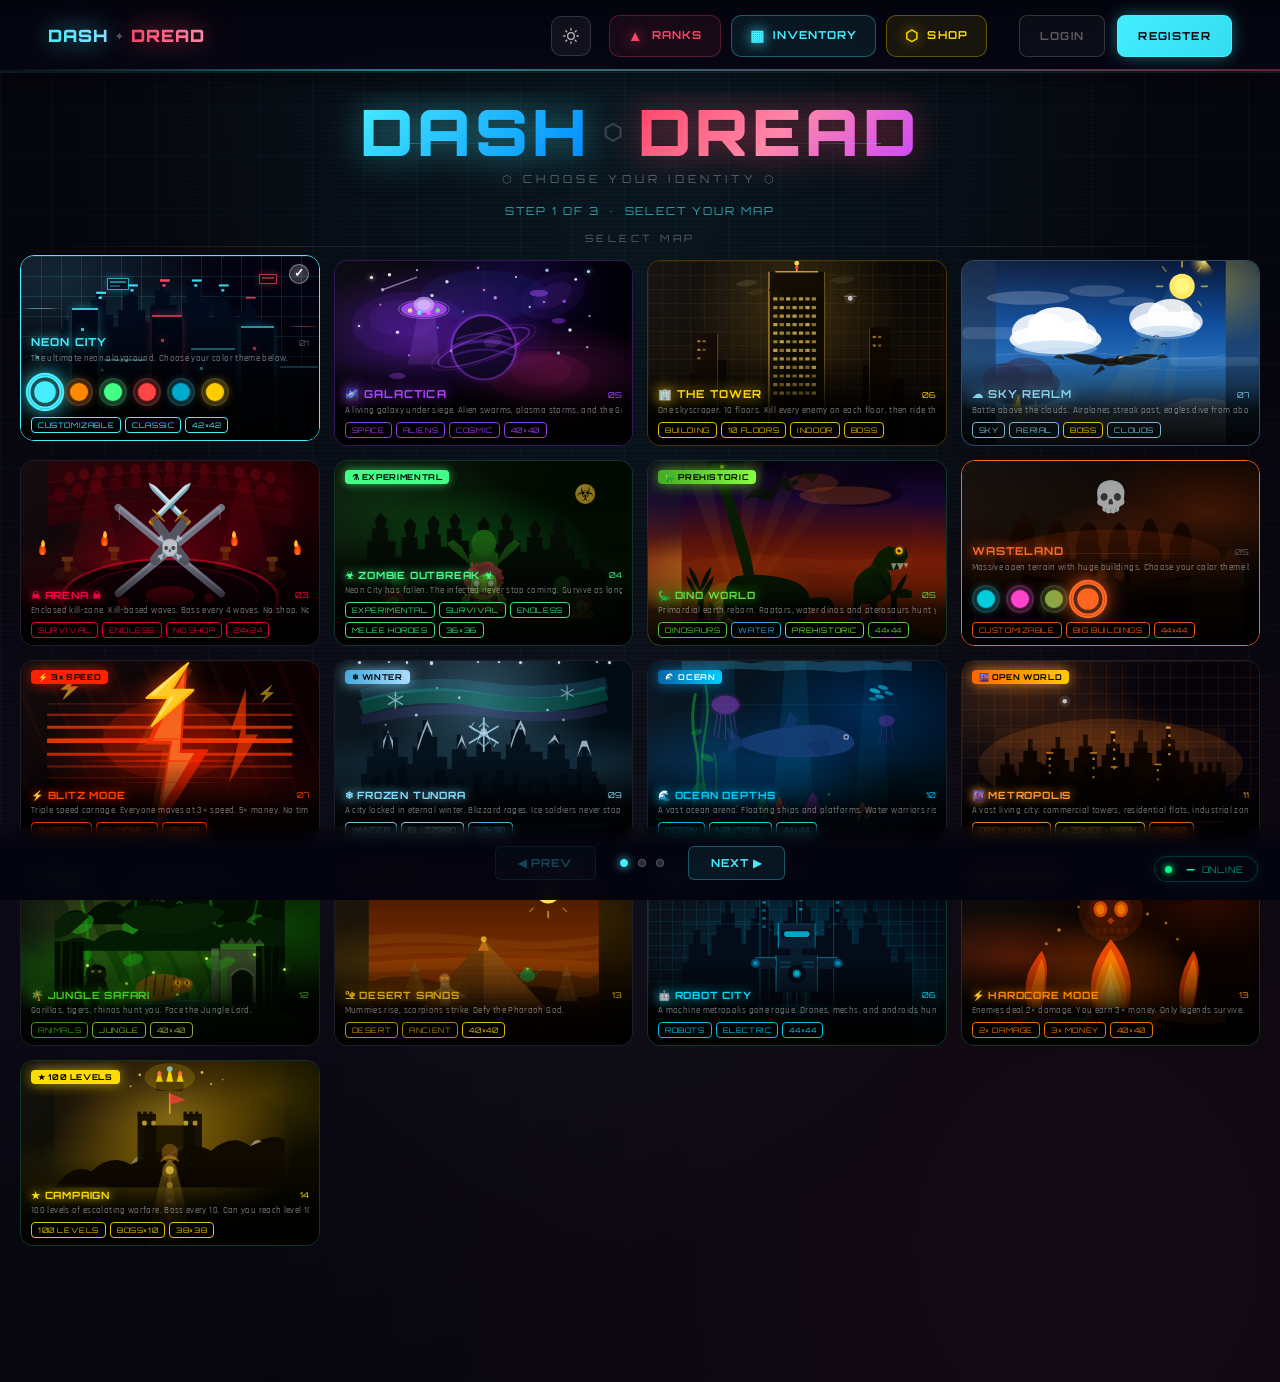
==== commit 51d84c2d: "add boxoqner ev arajarkner" ====
--- a/admin.html
+++ b/admin.html
@@ -540,6 +540,279 @@
       color: var(--adm-red);
       box-shadow: 0 0 20px rgba(255,68,102,0.2);
     }
+
+    /* ── Reports filter bar ────────────────────────────────── */
+    .reports-filter-bar {
+      display: flex;
+      align-items: center;
+      gap: 8px;
+      padding: 14px 22px;
+      border-bottom: 1px solid var(--border);
+      flex-wrap: wrap;
+    }
+    .reports-filter-label {
+      font-family: 'Orbitron', sans-serif;
+      font-size: 9px;
+      letter-spacing: 0.2em;
+      color: var(--muted);
+      margin-right: 4px;
+    }
+    .rpt-filter-btn {
+      font-family: 'Orbitron', sans-serif;
+      font-size: 9px;
+      letter-spacing: 0.15em;
+      padding: 6px 14px;
+      border-radius: 20px;
+      border: 1px solid rgba(255,255,255,0.1);
+      background: transparent;
+      color: var(--muted);
+      cursor: pointer;
+      transition: all 0.18s;
+    }
+    .rpt-filter-btn:hover {
+      background: rgba(255,255,255,0.06);
+      color: var(--text);
+    }
+    .rpt-filter-btn.active {
+      background: rgba(68,238,255,0.1);
+      border-color: rgba(68,238,255,0.4);
+      color: var(--adm-cyan);
+    }
+    .rpt-filter-btn[data-status="open"].active {
+      background: rgba(255,68,102,0.1);
+      border-color: rgba(255,68,102,0.4);
+      color: var(--adm-red);
+    }
+    .rpt-filter-btn[data-status="reviewed"].active {
+      background: rgba(68,255,136,0.1);
+      border-color: rgba(68,255,136,0.4);
+      color: var(--adm-green);
+    }
+    .rpt-filter-btn[data-status="dismissed"].active {
+      background: rgba(255,255,255,0.06);
+      border-color: rgba(255,255,255,0.2);
+      color: var(--muted);
+    }
+
+    /* ── Report status badge ───────────────────────────────── */
+    .rpt-status-badge {
+      font-family: 'Orbitron', sans-serif;
+      font-size: 8px;
+      letter-spacing: 0.18em;
+      padding: 4px 10px;
+      border-radius: 20px;
+      display: inline-block;
+      white-space: nowrap;
+    }
+    .rpt-status-badge--open {
+      background: rgba(255,68,102,0.1);
+      border: 1px solid rgba(255,68,102,0.3);
+      color: var(--adm-red);
+    }
+    .rpt-status-badge--reviewed {
+      background: rgba(68,255,136,0.1);
+      border: 1px solid rgba(68,255,136,0.3);
+      color: var(--adm-green);
+    }
+    .rpt-status-badge--dismissed {
+      background: rgba(255,255,255,0.04);
+      border: 1px solid rgba(255,255,255,0.1);
+      color: var(--muted);
+    }
+
+    /* ── Report reporter/reported names ────────────────────── */
+    .rpt-reporter-cell {
+      display: flex;
+      align-items: center;
+      gap: 8px;
+    }
+    .rpt-avatar {
+      width: 28px; height: 28px;
+      border-radius: 7px;
+      display: flex; align-items: center; justify-content: center;
+      font-family: 'Orbitron', sans-serif;
+      font-size: 11px;
+      font-weight: 700;
+      flex-shrink: 0;
+    }
+    .rpt-avatar--reporter {
+      background: rgba(68,238,255,0.12);
+      border: 1px solid rgba(68,238,255,0.2);
+      color: var(--adm-cyan);
+    }
+    .rpt-avatar--reported {
+      background: rgba(255,68,102,0.12);
+      border: 1px solid rgba(255,68,102,0.2);
+      color: var(--adm-red);
+    }
+    .rpt-reason-text {
+      max-width: 220px;
+      white-space: nowrap;
+      overflow: hidden;
+      text-overflow: ellipsis;
+      font-size: 12px;
+      color: var(--muted);
+      cursor: default;
+    }
+    .rpt-id-text {
+      font-family: monospace;
+      font-size: 10px;
+      color: var(--muted);
+    }
+
+    /* ── Custom status dropdown ────────────────────────────── */
+    .rpt-dd {
+      position: relative;
+      display: inline-block;
+    }
+    .rpt-dd__trigger {
+      font-family: 'Orbitron', sans-serif;
+      font-size: 9px;
+      letter-spacing: 0.14em;
+      padding: 7px 12px 7px 10px;
+      border-radius: 9px;
+      border: 1px solid rgba(255,255,255,0.1);
+      background: rgba(10,10,18,0.7);
+      color: var(--text);
+      cursor: pointer;
+      display: flex;
+      align-items: center;
+      gap: 8px;
+      min-width: 130px;
+      transition: border-color 0.18s, box-shadow 0.18s, background 0.18s;
+      outline: none;
+      white-space: nowrap;
+      backdrop-filter: blur(8px);
+    }
+    .rpt-dd__trigger:hover {
+      border-color: rgba(68,238,255,0.3);
+      background: rgba(68,238,255,0.04);
+    }
+    .rpt-dd--open .rpt-dd__trigger {
+      border-color: rgba(68,238,255,0.5);
+      box-shadow: 0 0 14px rgba(68,238,255,0.12);
+      background: rgba(68,238,255,0.05);
+    }
+    .rpt-dd--loading .rpt-dd__trigger {
+      opacity: 0.5;
+      pointer-events: none;
+    }
+    .rpt-dd__dot {
+      width: 7px; height: 7px;
+      border-radius: 50%;
+      flex-shrink: 0;
+      transition: background 0.2s, box-shadow 0.2s;
+    }
+    .rpt-dd__dot--open      { background: var(--adm-red);   box-shadow: 0 0 6px rgba(255,68,102,0.8); }
+    .rpt-dd__dot--reviewed  { background: var(--adm-green); box-shadow: 0 0 6px rgba(68,255,136,0.8); }
+    .rpt-dd__dot--dismissed { background: rgba(255,255,255,0.25); box-shadow: none; }
+    .rpt-dd__dot--accepted  { background: var(--adm-green); box-shadow: 0 0 6px rgba(68,255,136,0.8); }
+    .rpt-dd__dot--rejected  { background: rgba(255,255,255,0.25); box-shadow: none; }
+    .rpt-dd__dot--fixed     { background: var(--adm-green); box-shadow: 0 0 6px rgba(68,255,136,0.8); }
+    .rpt-dd__label {
+      flex: 1;
+      text-align: left;
+    }
+    .rpt-dd__arrow {
+      font-size: 10px;
+      color: var(--muted);
+      transition: transform 0.2s;
+      margin-left: 2px;
+      flex-shrink: 0;
+    }
+    .rpt-dd--open .rpt-dd__arrow {
+      transform: rotate(180deg);
+      color: var(--adm-cyan);
+    }
+    .rpt-dd__spinner {
+      width: 12px; height: 12px;
+      border: 2px solid rgba(68,238,255,0.2);
+      border-top-color: var(--adm-cyan);
+      border-radius: 50%;
+      animation: spin 0.7s linear infinite;
+      flex-shrink: 0;
+    }
+
+    /* Panel */
+    .rpt-dd__panel {
+      position: fixed;
+      min-width: 140px;
+      background: rgba(8,8,16,0.96);
+      border: 1px solid rgba(68,238,255,0.18);
+      border-radius: 11px;
+      box-shadow:
+        0 0 0 1px rgba(0,0,0,0.5),
+        0 12px 40px rgba(0,0,0,0.7),
+        0 0 30px rgba(68,238,255,0.06);
+      backdrop-filter: blur(16px);
+      z-index: 500;
+      overflow: hidden;
+      padding: 5px;
+      transform-origin: top center;
+      animation: rptDdIn 0.15s ease;
+    }
+    @keyframes rptDdIn {
+      from { opacity: 0; transform: scaleY(0.88) translateY(-4px); }
+      to   { opacity: 1; transform: scaleY(1)    translateY(0);    }
+    }
+    .rpt-dd__panel[hidden] { display: none !important; }
+
+    /* Items */
+    .rpt-dd__item {
+      font-family: 'Orbitron', sans-serif;
+      font-size: 9px;
+      letter-spacing: 0.16em;
+      width: 100%;
+      padding: 9px 12px;
+      border-radius: 7px;
+      border: 1px solid transparent;
+      background: transparent;
+      color: var(--muted);
+      cursor: pointer;
+      display: flex;
+      align-items: center;
+      gap: 9px;
+      transition: background 0.14s, border-color 0.14s, color 0.14s;
+      white-space: nowrap;
+      text-align: left;
+    }
+    .rpt-dd__item:hover {
+      background: rgba(255,255,255,0.05);
+      color: var(--text);
+    }
+    .rpt-dd__item--open:hover {
+      background: rgba(255,68,102,0.1);
+      border-color: rgba(255,68,102,0.2);
+      color: var(--adm-red);
+    }
+    .rpt-dd__item--reviewed:hover,
+    .rpt-dd__item--accepted:hover,
+    .rpt-dd__item--fixed:hover {
+      background: rgba(68,255,136,0.08);
+      border-color: rgba(68,255,136,0.2);
+      color: var(--adm-green);
+    }
+    .rpt-dd__item--dismissed:hover,
+    .rpt-dd__item--rejected:hover {
+      background: rgba(255,255,255,0.05);
+      border-color: rgba(255,255,255,0.1);
+      color: var(--text);
+    }
+    .rpt-dd__item--active {
+      color: var(--text);
+      background: rgba(255,255,255,0.04);
+    }
+    .rpt-dd__item--active.rpt-dd__item--open      { background: rgba(255,68,102,0.08);  color: var(--adm-red);   border-color: rgba(255,68,102,0.15); }
+    .rpt-dd__item--active.rpt-dd__item--reviewed,
+    .rpt-dd__item--active.rpt-dd__item--accepted,
+    .rpt-dd__item--active.rpt-dd__item--fixed     { background: rgba(68,255,136,0.06);  color: var(--adm-green); border-color: rgba(68,255,136,0.15); }
+    .rpt-dd__item--active.rpt-dd__item--dismissed,
+    .rpt-dd__item--active.rpt-dd__item--rejected  { background: rgba(255,255,255,0.04); color: var(--muted);     border-color: rgba(255,255,255,0.08); }
+
+    /* Filter active states for accepted / fixed / rejected */
+    .rpt-filter-btn[data-status="accepted"].active { background: rgba(68,255,136,0.1); border-color: rgba(68,255,136,0.4); color: var(--adm-green); }
+    .rpt-filter-btn[data-status="fixed"].active    { background: rgba(68,255,136,0.1); border-color: rgba(68,255,136,0.4); color: var(--adm-green); }
+    .rpt-filter-btn[data-status="rejected"].active { background: rgba(255,255,255,0.06); border-color: rgba(255,255,255,0.2); color: var(--muted); }
   </style>
 </head>
 <body class="select-screen admin-page">
@@ -626,6 +899,72 @@
           <div class="adm-spinner"></div>
           LOADING CLANS…
         </div>
+      </div>
+    </div>
+
+    <!-- Reports -->
+    <div class="admin-section">
+      <div class="admin-section-head">
+        <div class="admin-section-title" style="--section-color: var(--adm-red)">
+          <div class="dot" style="background:var(--adm-red);box-shadow:0 0 8px rgba(255,68,102,0.7)"></div>
+          USER REPORTS
+        </div>
+        <div class="admin-section-badge" id="reportCountBadge" style="border-color:rgba(255,68,102,0.25);background:rgba(255,68,102,0.07);color:var(--adm-red)">LOADING…</div>
+      </div>
+      <div class="reports-filter-bar">
+        <span class="reports-filter-label">FILTER:</span>
+        <button class="rpt-filter-btn active" data-status="">ALL</button>
+        <button class="rpt-filter-btn" data-status="open">OPEN</button>
+        <button class="rpt-filter-btn" data-status="reviewed">REVIEWED</button>
+        <button class="rpt-filter-btn" data-status="dismissed">DISMISSED</button>
+      </div>
+      <div id="reportsTableWrap">
+        <div class="admin-loading">
+          <div class="adm-spinner"></div>
+          LOADING REPORTS…
+        </div>
+      </div>
+    </div>
+
+    <!-- Proposals -->
+    <div class="admin-section">
+      <div class="admin-section-head">
+        <div class="admin-section-title" style="--section-color: var(--adm-purple)">
+          <div class="dot" style="background:var(--adm-purple);box-shadow:0 0 8px rgba(204,136,255,0.7)"></div>
+          PLAYER PROPOSALS
+        </div>
+        <div class="admin-section-badge" id="proposalCountBadge" style="border-color:rgba(204,136,255,0.25);background:rgba(204,136,255,0.07);color:var(--adm-purple)">LOADING…</div>
+      </div>
+      <div class="reports-filter-bar">
+        <span class="reports-filter-label">FILTER:</span>
+        <button class="rpt-filter-btn prop-filter active" data-status="">ALL</button>
+        <button class="rpt-filter-btn prop-filter" data-status="open">OPEN</button>
+        <button class="rpt-filter-btn prop-filter" data-status="accepted">ACCEPTED</button>
+        <button class="rpt-filter-btn prop-filter" data-status="rejected">REJECTED</button>
+      </div>
+      <div id="proposalsTableWrap">
+        <div class="admin-loading"><div class="adm-spinner"></div>LOADING PROPOSALS…</div>
+      </div>
+    </div>
+
+    <!-- Problems -->
+    <div class="admin-section">
+      <div class="admin-section-head">
+        <div class="admin-section-title" style="--section-color: var(--adm-gold)">
+          <div class="dot" style="background:var(--adm-gold);box-shadow:0 0 8px rgba(255,215,0,0.7)"></div>
+          BUG REPORTS / PROBLEMS
+        </div>
+        <div class="admin-section-badge" id="problemCountBadge" style="border-color:rgba(255,215,0,0.25);background:rgba(255,215,0,0.07);color:var(--adm-gold)">LOADING…</div>
+      </div>
+      <div class="reports-filter-bar">
+        <span class="reports-filter-label">FILTER:</span>
+        <button class="rpt-filter-btn prob-filter active" data-status="">ALL</button>
+        <button class="rpt-filter-btn prob-filter" data-status="open">OPEN</button>
+        <button class="rpt-filter-btn prob-filter" data-status="fixed">FIXED</button>
+        <button class="rpt-filter-btn prob-filter" data-status="dismissed">DISMISSED</button>
+      </div>
+      <div id="problemsTableWrap">
+        <div class="admin-loading"><div class="adm-spinner"></div>LOADING PROBLEMS…</div>
       </div>
     </div>
 
@@ -906,10 +1245,428 @@
         .replace(/&/g,'&amp;').replace(/</g,'&lt;').replace(/>/g,'&gt;').replace(/"/g,'&quot;');
     }
 
+    /* ── Custom dropdown factory ─────────────────────────── */
+    const RPT_STATUS_OPTIONS = [
+      { value: 'open',      label: 'OPEN'      },
+      { value: 'reviewed',  label: 'REVIEWED'  },
+      { value: 'dismissed', label: 'DISMISSED' },
+    ];
+    const PROPOSAL_STATUS_OPTIONS = [
+      { value: 'open',     label: 'OPEN'     },
+      { value: 'accepted', label: 'ACCEPTED' },
+      { value: 'rejected', label: 'REJECTED' },
+    ];
+    const PROBLEM_STATUS_OPTIONS = [
+      { value: 'open',      label: 'OPEN'      },
+      { value: 'fixed',     label: 'FIXED'     },
+      { value: 'dismissed', label: 'DISMISSED' },
+    ];
+
+    /* Generic dropdown — pass any options array */
+    function _buildStatusDropdown(currentStatus, onSelect, options = RPT_STATUS_OPTIONS) {
+      const wrap = document.createElement('div');
+      wrap.className = 'rpt-dd';
+
+      const trigger = document.createElement('button');
+      trigger.className = 'rpt-dd__trigger';
+      trigger.type = 'button';
+
+      const dot   = document.createElement('span');
+      const label = document.createElement('span');
+      const arrow = document.createElement('span');
+      dot.className   = `rpt-dd__dot rpt-dd__dot--${currentStatus}`;
+      label.className = 'rpt-dd__label';
+      label.textContent = currentStatus.toUpperCase();
+      arrow.className = 'rpt-dd__arrow';
+      arrow.textContent = '▾';
+
+      trigger.append(dot, label, arrow);
+
+      const panel = document.createElement('div');
+      panel.className = 'rpt-dd__panel';
+      panel.hidden = true;
+
+      options.forEach(opt => {
+        const item = document.createElement('button');
+        item.type = 'button';
+        item.className = `rpt-dd__item rpt-dd__item--${opt.value}${opt.value === currentStatus ? ' rpt-dd__item--active' : ''}`;
+
+        const iDot = document.createElement('span');
+        iDot.className = `rpt-dd__dot rpt-dd__dot--${opt.value}`;
+        item.append(iDot, opt.label);
+
+        item.addEventListener('click', () => {
+          closeDropdown();
+          if (opt.value === wrap._value) return;
+          onSelect(opt.value, wrap);
+        });
+
+        panel.appendChild(item);
+      });
+
+      wrap.appendChild(trigger);
+      wrap.appendChild(panel);
+
+      wrap._value = currentStatus;
+
+      function openDropdown() {
+        const rect = trigger.getBoundingClientRect();
+        panel.style.top  = `${rect.bottom + 6}px`;
+        panel.style.left = `${rect.left}px`;
+        wrap.classList.add('rpt-dd--open');
+        panel.hidden = false;
+      }
+      function closeDropdown() {
+        wrap.classList.remove('rpt-dd--open');
+        panel.hidden = true;
+      }
+
+      trigger.addEventListener('click', (e) => {
+        e.stopPropagation();
+        if (wrap.classList.contains('rpt-dd--open')) closeDropdown();
+        else openDropdown();
+      });
+
+      document.addEventListener('click', (e) => {
+        if (!wrap.contains(e.target)) closeDropdown();
+      });
+
+      wrap._setValue = (val) => {
+        wrap._value = val;
+        dot.className   = `rpt-dd__dot rpt-dd__dot--${val}`;
+        label.textContent = val.toUpperCase();
+        panel.querySelectorAll('.rpt-dd__item').forEach(it => {
+          it.classList.toggle('rpt-dd__item--active', it.classList.contains(`rpt-dd__item--${val}`));
+        });
+      };
+
+      wrap._setLoading = (loading) => {
+        wrap.classList.toggle('rpt-dd--loading', loading);
+        if (loading) {
+          const sp = document.createElement('span');
+          sp.className = 'rpt-dd__spinner';
+          sp.id = 'rptDdSpinner';
+          arrow.replaceWith(sp);
+        } else {
+          const sp = trigger.querySelector('#rptDdSpinner');
+          if (sp) sp.replaceWith(arrow);
+        }
+      };
+
+      return wrap;
+    }
+
+    /* ── Reports ─────────────────────────────────────────── */
+    let _currentReportStatus = '';
+
+    function _reportStatusBadge(status) {
+      const cls = `rpt-status-badge rpt-status-badge--${status}`;
+      const label = status.toUpperCase();
+      return `<span class="${cls}">${label}</span>`;
+    }
+
+    async function loadReports(status = '') {
+      const wrap = document.getElementById('reportsTableWrap');
+      wrap.innerHTML = '<div class="admin-loading"><div class="adm-spinner"></div>LOADING REPORTS…</div>';
+
+      try {
+        const d = await API.getReports({ status: status || undefined, limit: 100, skip: 1 });
+        const reports = d.reports || [];
+        const total   = d.total ?? reports.length;
+
+        const badge = document.getElementById('reportCountBadge');
+        badge.textContent = `${total} REPORT${total !== 1 ? 'S' : ''}`;
+
+        if (reports.length === 0) {
+          wrap.innerHTML = '<div class="admin-empty">NO REPORTS FOUND</div>';
+          return;
+        }
+
+        const tableWrap = document.createElement('div');
+        tableWrap.className = 'admin-table-wrap';
+
+        const table = document.createElement('table');
+        table.className = 'admin-table';
+        table.innerHTML = `
+          <thead>
+            <tr>
+              <th>#</th>
+              <th>REPORTER</th>
+              <th>REPORTED</th>
+              <th>REASON</th>
+              <th>STATUS</th>
+              <th>DATE</th>
+              <th>CHANGE STATUS</th>
+            </tr>
+          </thead>
+          <tbody id="reportsTableBody"></tbody>
+        `;
+
+        tableWrap.appendChild(table);
+        wrap.innerHTML = '';
+        wrap.appendChild(tableWrap);
+
+        const tbody = document.getElementById('reportsTableBody');
+        reports.forEach((r, i) => {
+          const tr = document.createElement('tr');
+          tr.dataset.reportId = r._id;
+
+          tr.innerHTML = `
+            <td style="color:var(--muted);font-size:12px">${i + 1}</td>
+            <td>
+              <div class="rpt-reporter-cell">
+                <div class="rpt-avatar rpt-avatar--reporter">${(r.reporterName || '?').charAt(0).toUpperCase()}</div>
+                <span style="font-weight:600">${_esc(r.reporterName)}</span>
+              </div>
+            </td>
+            <td>
+              <div class="rpt-reporter-cell">
+                <div class="rpt-avatar rpt-avatar--reported">${(r.reportedName || '?').charAt(0).toUpperCase()}</div>
+                <span style="font-weight:600;color:var(--adm-red)">${_esc(r.reportedName)}</span>
+              </div>
+            </td>
+            <td>
+              <span class="rpt-reason-text" title="${_esc(r.reason)}">${_esc(r.reason)}</span>
+            </td>
+            <td class="rpt-status-cell">${_reportStatusBadge(r.status)}</td>
+            <td><span class="user-date-text">${fmtDate(r.createdAt)}</span></td>
+            <td></td>
+          `;
+
+          /* Custom status dropdown */
+          const actionCell = tr.querySelector('td:last-child');
+          const dd = _buildStatusDropdown(r.status, async (newStatus, ddEl) => {
+            ddEl._setLoading(true);
+            try {
+              await API.updateReportStatus(r._id, newStatus);
+              tr.querySelector('.rpt-status-cell').innerHTML = _reportStatusBadge(newStatus);
+              r.status = newStatus;
+              ddEl._setValue(newStatus);
+              showToast(`Report status updated to ${newStatus}`, 'success');
+            } catch (err) {
+              showToast(`Error: ${err.message}`, 'error');
+            } finally {
+              ddEl._setLoading(false);
+            }
+          });
+
+          actionCell.appendChild(dd);
+          tbody.appendChild(tr);
+        });
+
+      } catch (err) {
+        wrap.innerHTML = `<div class="admin-error">Failed to load reports: ${_esc(err.message)}</div>`;
+        document.getElementById('reportCountBadge').textContent = 'ERROR';
+      }
+    }
+
+    /* Report filter wiring */
+    document.querySelectorAll('.rpt-filter-btn:not(.prop-filter):not(.prob-filter)').forEach(btn => {
+      btn.addEventListener('click', () => {
+        document.querySelectorAll('.rpt-filter-btn:not(.prop-filter):not(.prob-filter)').forEach(b => b.classList.remove('active'));
+        btn.classList.add('active');
+        _currentReportStatus = btn.dataset.status;
+        loadReports(_currentReportStatus);
+      });
+    });
+
+    /* ── Shared status badge renderer ─────────────────────── */
+    function _submissionBadge(status) {
+      const map = {
+        open:      ['rpt-status-badge--open',     'OPEN'],
+        accepted:  ['rpt-status-badge--reviewed',  'ACCEPTED'],
+        rejected:  ['rpt-status-badge--dismissed', 'REJECTED'],
+        fixed:     ['rpt-status-badge--reviewed',  'FIXED'],
+        dismissed: ['rpt-status-badge--dismissed', 'DISMISSED'],
+      };
+      const [cls, lbl] = map[status] || ['rpt-status-badge--open', status.toUpperCase()];
+      return `<span class="rpt-status-badge ${cls}">${lbl}</span>`;
+    }
+
+    /* ── Generic submission table builder ─────────────────── */
+    function _buildSubmissionTable(items, statusOptions, onStatusChange, onDelete) {
+      const tableWrap = document.createElement('div');
+      tableWrap.className = 'admin-table-wrap';
+
+      const table = document.createElement('table');
+      table.className = 'admin-table';
+      table.innerHTML = `
+        <thead>
+          <tr>
+            <th>#</th>
+            <th>PLAYER</th>
+            <th>TITLE</th>
+            <th>DESCRIPTION</th>
+            <th>STATUS</th>
+            <th>DATE</th>
+            <th>CHANGE STATUS</th>
+            <th>DELETE</th>
+          </tr>
+        </thead>
+        <tbody></tbody>
+      `;
+
+      const tbody = table.querySelector('tbody');
+      items.forEach((item, i) => {
+        const tr = document.createElement('tr');
+        tr.innerHTML = `
+          <td style="color:var(--muted);font-size:12px">${i + 1}</td>
+          <td>
+            <div class="user-name-cell">
+              <div class="user-avatar">${(_esc(item.submitterName || '?')).charAt(0).toUpperCase()}</div>
+              <span style="font-weight:600">${_esc(item.submitterName || '—')}</span>
+            </div>
+          </td>
+          <td style="max-width:200px;font-weight:600">${_esc(item.title)}</td>
+          <td>
+            <span class="rpt-reason-text" title="${_esc(item.description)}" style="max-width:260px">
+              ${_esc(item.description)}
+            </span>
+          </td>
+          <td class="sub-status-cell">${_submissionBadge(item.status)}</td>
+          <td><span class="user-date-text">${fmtDate(item.createdAt)}</span></td>
+          <td></td>
+          <td></td>
+        `;
+
+        /* Status dropdown */
+        const ddCell  = tr.querySelectorAll('td')[6];
+        const dd = _buildStatusDropdown(item.status, async (newStatus, ddEl) => {
+          ddEl._setLoading(true);
+          try {
+            await onStatusChange(item._id, newStatus);
+            tr.querySelector('.sub-status-cell').innerHTML = _submissionBadge(newStatus);
+            item.status = newStatus;
+            ddEl._setValue(newStatus);
+            showToast(`Status updated to ${newStatus}`, 'success');
+          } catch (err) {
+            showToast(`Error: ${err.message}`, 'error');
+          } finally {
+            ddEl._setLoading(false);
+          }
+        }, statusOptions);
+        ddCell.appendChild(dd);
+
+        /* Delete button */
+        const delCell = tr.querySelectorAll('td')[7];
+        const delBtn  = document.createElement('button');
+        delBtn.className = 'btn-delete';
+        delBtn.innerHTML = '✕ DELETE';
+        delBtn.addEventListener('click', async () => {
+          if (!confirm(`Delete "${item.title}"?`)) return;
+          delBtn.disabled = true;
+          delBtn.innerHTML = '<div class="adm-spinner" style="width:14px;height:14px;border-width:2px"></div>';
+          try {
+            await onDelete(item._id);
+            tr.style.transition = 'opacity 0.35s,transform 0.35s';
+            tr.style.opacity = '0';
+            tr.style.transform = 'translateX(16px)';
+            setTimeout(() => tr.remove(), 380);
+            showToast('Deleted', 'success');
+          } catch (err) {
+            delBtn.disabled = false;
+            delBtn.innerHTML = '✕ DELETE';
+            showToast(`Error: ${err.message}`, 'error');
+          }
+        });
+        delCell.appendChild(delBtn);
+
+        tbody.appendChild(tr);
+      });
+
+      tableWrap.appendChild(table);
+      return tableWrap;
+    }
+
+    /* ── Load proposals ──────────────────────────────────── */
+    let _currentPropStatus = '';
+
+    async function loadProposals(status = '') {
+      const wrap = document.getElementById('proposalsTableWrap');
+      wrap.innerHTML = '<div class="admin-loading"><div class="adm-spinner"></div>LOADING PROPOSALS…</div>';
+      try {
+        const d = await API.getProposals({ status: status || undefined, limit: 100 });
+        const items = d.proposals || [];
+        const total = d.total ?? items.length;
+
+        const badge = document.getElementById('proposalCountBadge');
+        badge.textContent = `${total} PROPOSAL${total !== 1 ? 'S' : ''}`;
+
+        if (items.length === 0) {
+          wrap.innerHTML = '<div class="admin-empty">NO PROPOSALS FOUND</div>';
+          return;
+        }
+
+        wrap.innerHTML = '';
+        wrap.appendChild(_buildSubmissionTable(
+          items,
+          PROPOSAL_STATUS_OPTIONS,
+          (id, st) => API.updateProposalStatus(id, st),
+          (id)     => API.deleteProposal(id)
+        ));
+      } catch (err) {
+        wrap.innerHTML = `<div class="admin-error">Failed to load proposals: ${_esc(err.message)}</div>`;
+        document.getElementById('proposalCountBadge').textContent = 'ERROR';
+      }
+    }
+
+    document.querySelectorAll('.prop-filter').forEach(btn => {
+      btn.addEventListener('click', () => {
+        document.querySelectorAll('.prop-filter').forEach(b => b.classList.remove('active'));
+        btn.classList.add('active');
+        _currentPropStatus = btn.dataset.status;
+        loadProposals(_currentPropStatus);
+      });
+    });
+
+    /* ── Load problems ───────────────────────────────────── */
+    let _currentProbStatus = '';
+
+    async function loadProblems(status = '') {
+      const wrap = document.getElementById('problemsTableWrap');
+      wrap.innerHTML = '<div class="admin-loading"><div class="adm-spinner"></div>LOADING PROBLEMS…</div>';
+      try {
+        const d = await API.getProblems({ status: status || undefined, limit: 100 });
+        const items = d.problems || [];
+        const total = d.total ?? items.length;
+
+        const badge = document.getElementById('problemCountBadge');
+        badge.textContent = `${total} PROBLEM${total !== 1 ? 'S' : ''}`;
+
+        if (items.length === 0) {
+          wrap.innerHTML = '<div class="admin-empty">NO PROBLEMS FOUND</div>';
+          return;
+        }
+
+        wrap.innerHTML = '';
+        wrap.appendChild(_buildSubmissionTable(
+          items,
+          PROBLEM_STATUS_OPTIONS,
+          (id, st) => API.updateProblemStatus(id, st),
+          (id)     => API.deleteProblem(id)
+        ));
+      } catch (err) {
+        wrap.innerHTML = `<div class="admin-error">Failed to load problems: ${_esc(err.message)}</div>`;
+        document.getElementById('problemCountBadge').textContent = 'ERROR';
+      }
+    }
+
+    document.querySelectorAll('.prob-filter').forEach(btn => {
+      btn.addEventListener('click', () => {
+        document.querySelectorAll('.prob-filter').forEach(b => b.classList.remove('active'));
+        btn.classList.add('active');
+        _currentProbStatus = btn.dataset.status;
+        loadProblems(_currentProbStatus);
+      });
+    });
+
     /* ── Boot ────────────────────────────────────────────── */
     loadStats();
     loadUsers();
     loadClans();
+    loadReports();
+    loadProposals();
+    loadProblems();
   </script>
 </body>
 </html>
--- a/css/style.css
+++ b/css/style.css
@@ -197,13 +197,14 @@
   font-family: 'Orbitron', sans-serif;
   font-size: 10px; letter-spacing: 0.35em;
   color: var(--muted); white-space: nowrap;
+  margin-bottom: 16px;
 }
 
 /* ════════════════════════════════════════════════════════════
    PAGE NAV TABS
    ════════════════════════════════════════════════════════════ */
 .page-nav {
-  display: flex; gap: 8px; margin: 12px 0 4px;
+  display: flex; gap: 8px; margin: 12px 0 20px;
 }
 .page-tab {
   flex: 1; padding: 10px 16px;
@@ -306,9 +307,10 @@
 
 /* Left avatar column */
 .char-avatar {
-  width: 78px; min-width: 78px; height: 100%;
+  width: 82px; min-width: 82px; height: 100%;
   display: flex; align-items: center; justify-content: center;
   position: relative; overflow: hidden; flex-shrink: 0;
+  margin-right: 4px;
 }
 .char-avatar::before {
   content: ''; position: absolute; inset: 0; opacity: 0.22;
@@ -348,8 +350,8 @@
 
 /* Vertical accent line between avatar and info */
 .char-avatar::after {
-  content: ''; position: absolute; right: 0; top: 10%; height: 80%; width: 1px;
-  background: linear-gradient(transparent, rgba(255,255,255,0.1), transparent);
+  content: ''; position: absolute; right: -2px; top: 12%; height: 76%; width: 1px;
+  background: linear-gradient(transparent, rgba(255,255,255,0.08), transparent);
 }
 
 .char-figure { width: 52px; height: 68px; position: relative; z-index: 1; }
@@ -363,25 +365,25 @@
 
 /* Right info column */
 .char-info {
-  flex: 1; padding: 10px 12px 10px;
+  flex: 1; padding: 10px 14px 10px 16px;
   display: flex; flex-direction: column; justify-content: space-between;
   min-width: 0;
 }
 .char-info h3 {
   font-family: 'Orbitron', sans-serif; font-size: 11px; font-weight: 700;
   letter-spacing: 0.1em; color: #fff; white-space: nowrap; overflow: hidden;
-  text-overflow: ellipsis;
-}
-.char-lore { font-size: 11px; color: var(--muted); line-height: 1.3; }
+  text-overflow: ellipsis; margin-bottom: 2px;
+}
+.char-lore { font-size: 11px; color: var(--muted); line-height: 1.3; margin-bottom: 4px; }
 
 /* Stat bars */
-.stats { display: flex; flex-direction: column; gap: 4px; }
-.stat  { display: flex; align-items: center; gap: 6px; }
+.stats { display: flex; flex-direction: column; gap: 5px; margin-top: 2px; }
+.stat  { display: flex; align-items: center; gap: 8px; }
 .stat span {
   font-family: 'Orbitron', sans-serif; font-size: 8px; letter-spacing: 0.08em;
-  color: var(--muted); width: 44px; flex-shrink: 0;
-}
-.stat-bar  { flex: 1; height: 4px; background: rgba(255,255,255,0.06); border-radius: 2px; overflow: hidden; }
+  color: var(--muted); width: 46px; flex-shrink: 0;
+}
+.stat-bar  { flex: 1; height: 4px; background: rgba(255,255,255,0.06); border-radius: 2px; overflow: hidden; margin-right: 2px; }
 .stat-fill { height: 100%; border-radius: 2px; }
 [data-char="gangster"]  .stat-fill { background: linear-gradient(90deg, #FF0033, #FF4466); }
 [data-char="hacker"]    .stat-fill { background: linear-gradient(90deg, #00BBFF, #44EEFF); }
@@ -515,7 +517,8 @@
 .maps-grid {
   display: grid;
   grid-template-columns: repeat(4, 1fr);
-  gap: 10px;
+  gap: 14px;
+  margin-bottom: 24px;
 }
 /* maps-grid responsive handled in main @media block below */
 
@@ -528,6 +531,7 @@
   cursor: pointer;
   height: 186px;
   border-radius: 14px;
+  z-index: 1;
   border: 1.5px solid rgba(255,255,255,0.1);
   background: #04040e;
   transition: transform 0.22s ease, border-color 0.22s ease, box-shadow 0.22s ease;
@@ -537,7 +541,7 @@
   background: linear-gradient(135deg, rgba(255,255,255,0.05) 0%, transparent 50%);
   pointer-events: none;
 }
-.map-card:hover { transform: translateY(-5px); }
+.map-card:hover { transform: translateY(-4px); z-index: 5; }
 
 /* Per-map hover + selected colours */
 .map-card[data-map="neon_city"]:hover  { border-color: rgba(68,238,255,0.5);  box-shadow: 0 8px 28px rgba(68,238,255,0.2); }
@@ -705,6 +709,9 @@
 /* Hover/selected for zombie */
 .map-card[data-map="zombie"]:hover   { border-color: rgba(68,255,136,0.45); box-shadow: 0 8px 36px rgba(68,255,136,0.15); }
 .map-card[data-map="zombie"].selected { transform: translateY(-5px); border-color: #44FF88; box-shadow: 0 0 30px rgba(68,255,136,0.55), 0 8px 24px rgba(0,0,0,0.6); }
+
+/* Selected map card z-index */
+.map-card.selected { z-index: 6; }
 
 /* Checkmark on selected map */
 .map-card.selected::after {
@@ -1164,12 +1171,18 @@
 /* ── Step Nav ────────────────────────────────────────────── */
 .step-nav {
   display: flex; align-items: center; justify-content: center;
-  gap: 24px; padding: 14px 20px;
+  gap: 24px; padding: 20px 24px;
   position: fixed; bottom: 0; left: 0; right: 0; z-index: 200;
   background: linear-gradient(to top, rgba(4,4,16,0.98) 70%, rgba(4,4,16,0));
   backdrop-filter: blur(6px);
   -webkit-backdrop-filter: blur(6px);
-}
+  margin-top: 20px;
+}
+
+/* Multiplayer button area spacing */
+.multiplayer-btn,
+[class*="multiplayer"] { margin-bottom: 16px; }
+
 .step-nav-btn {
   font-family: 'Orbitron', sans-serif; font-size: 11px; font-weight: 700;
   letter-spacing: 0.1em; color: #44EEFF;
@@ -1535,73 +1548,506 @@
 }
 
 /* ════════════════════════════════════════════════════════════
-   STEP 3 — BEAUTIFUL IDENTITY PAGE
+   STEP 3 — MISSION DEPLOYMENT TERMINAL
+   Cinematic pre-game identity screen with tactical HUD
    ════════════════════════════════════════════════════════════ */
+
+/* ── Main deployment terminal container ──────────────────────── */
+.s3-deploy-terminal {
+  position: relative;
+  background: linear-gradient(180deg, rgba(4,8,20,0.95) 0%, rgba(2,4,12,0.98) 100%);
+  border: 1px solid rgba(68,238,255,0.12);
+  border-radius: 16px;
+  padding: 32px 28px;
+  margin: 0 auto;
+  max-width: 1100px;
+  box-shadow:
+    0 0 60px rgba(68,238,255,0.08),
+    0 20px 60px rgba(0,0,0,0.5),
+    inset 0 1px 0 rgba(68,238,255,0.08);
+  overflow: hidden;
+}
+
+/* ── Corner brackets decoration ──────────────────────────────── */
+.s3-corner {
+  position: absolute;
+  width: 40px;
+  height: 40px;
+  pointer-events: none;
+  z-index: 2;
+}
+.s3-corner::before,
+.s3-corner::after {
+  content: '';
+  position: absolute;
+  background: linear-gradient(90deg, #44EEFF, rgba(68,238,255,0.3));
+}
+.s3-corner--tl { top: 12px; left: 12px; }
+.s3-corner--tl::before { top: 0; left: 0; width: 24px; height: 2px; }
+.s3-corner--tl::after { top: 0; left: 0; width: 2px; height: 24px; }
+.s3-corner--tr { top: 12px; right: 12px; }
+.s3-corner--tr::before { top: 0; right: 0; width: 24px; height: 2px; background: linear-gradient(90deg, rgba(68,238,255,0.3), #44EEFF); }
+.s3-corner--tr::after { top: 0; right: 0; width: 2px; height: 24px; }
+.s3-corner--bl { bottom: 12px; left: 12px; }
+.s3-corner--bl::before { bottom: 0; left: 0; width: 24px; height: 2px; }
+.s3-corner--bl::after { bottom: 0; left: 0; width: 2px; height: 24px; }
+.s3-corner--br { bottom: 12px; right: 12px; }
+.s3-corner--br::before { bottom: 0; right: 0; width: 24px; height: 2px; background: linear-gradient(90deg, rgba(68,238,255,0.3), #44EEFF); }
+.s3-corner--br::after { bottom: 0; right: 0; width: 2px; height: 24px; }
+
+/* ── Animated scanline ───────────────────────────────────────── */
+.s3-scanline {
+  position: absolute;
+  top: 0;
+  left: 0;
+  right: 0;
+  height: 2px;
+  background: linear-gradient(90deg, transparent, rgba(68,238,255,0.4), transparent);
+  animation: s3Scan 4s ease-in-out infinite;
+  pointer-events: none;
+  z-index: 3;
+}
+@keyframes s3Scan {
+  0%, 100% { top: 0; opacity: 0; }
+  10% { opacity: 1; }
+  90% { opacity: 1; }
+  100% { top: 100%; opacity: 0; }
+}
+
+/* ── Main content layout (3 columns) ─────────────────────────── */
+.s3-main-content {
+  display: grid;
+  grid-template-columns: 180px 1fr 180px;
+  gap: 24px;
+  margin-bottom: 28px;
+}
+
+/* ── Side panels (Operative & Mission) ───────────────────────── */
+.s3-side-panel {
+  background: linear-gradient(180deg, rgba(68,238,255,0.04) 0%, rgba(68,238,255,0.01) 100%);
+  border: 1px solid rgba(68,238,255,0.12);
+  border-radius: 10px;
+  padding: 14px;
+  display: flex;
+  flex-direction: column;
+  gap: 12px;
+}
+.s3-panel-header {
+  display: flex;
+  align-items: center;
+  gap: 8px;
+  padding-bottom: 10px;
+  border-bottom: 1px solid rgba(68,238,255,0.12);
+}
+.s3-panel-icon {
+  color: #44EEFF;
+  font-size: 12px;
+  text-shadow: 0 0 8px rgba(68,238,255,0.6);
+}
+.s3-panel-title {
+  font-family: 'Orbitron', monospace;
+  font-size: 9px;
+  font-weight: 700;
+  letter-spacing: 0.2em;
+  color: rgba(68,238,255,0.7);
+  text-transform: uppercase;
+}
+.s3-panel-body {
+  flex: 1;
+  display: flex;
+  flex-direction: column;
+  gap: 10px;
+}
+.s3-panel-status {
+  display: flex;
+  align-items: center;
+  gap: 6px;
+  font-family: 'Orbitron', monospace;
+  font-size: 8px;
+  font-weight: 600;
+  letter-spacing: 0.15em;
+  color: #44FF88;
+  text-transform: uppercase;
+  padding-top: 10px;
+  border-top: 1px solid rgba(68,238,255,0.08);
+}
+.s3-panel-status--alert { color: #FF6644; }
+.s3-status-dot {
+  width: 6px;
+  height: 6px;
+  border-radius: 50%;
+  background: currentColor;
+  box-shadow: 0 0 8px currentColor;
+  animation: s3Pulse 1.5s ease-in-out infinite;
+}
+@keyframes s3Pulse {
+  0%, 100% { opacity: 1; }
+  50% { opacity: 0.4; }
+}
+
+/* ── Operative panel content ─────────────────────────────────── */
+.s3-operative-badge {
+  font-family: 'Orbitron', monospace;
+  font-size: 13px;
+  font-weight: 700;
+  color: #fff;
+  text-shadow: 0 0 12px rgba(68,238,255,0.5);
+  text-align: center;
+  padding: 8px;
+  background: rgba(68,238,255,0.06);
+  border-radius: 6px;
+  border: 1px solid rgba(68,238,255,0.15);
+}
+.s3-operative-class {
+  font-family: 'Orbitron', monospace;
+  font-size: 8px;
+  letter-spacing: 0.12em;
+  color: rgba(68,238,255,0.5);
+  text-align: center;
+}
+.s3-operative-stats {
+  display: flex;
+  flex-direction: column;
+  gap: 6px;
+}
+.s3-op-stat {
+  display: flex;
+  align-items: center;
+  gap: 8px;
+}
+.s3-op-stat span {
+  font-family: 'Orbitron', monospace;
+  font-size: 7px;
+  letter-spacing: 0.1em;
+  color: rgba(255,255,255,0.4);
+  width: 28px;
+}
+.s3-op-bar {
+  flex: 1;
+  height: 4px;
+  background: rgba(255,255,255,0.08);
+  border-radius: 2px;
+  overflow: hidden;
+}
+.s3-op-fill {
+  height: 100%;
+  background: linear-gradient(90deg, #44EEFF, #CC88FF);
+  border-radius: 2px;
+  box-shadow: 0 0 8px rgba(68,238,255,0.4);
+}
+
+/* ── Mission panel content ───────────────────────────────────── */
+.s3-mission-zone {
+  font-family: 'Orbitron', monospace;
+  font-size: 12px;
+  font-weight: 700;
+  color: #fff;
+  text-shadow: 0 0 12px rgba(204,136,255,0.5);
+  text-align: center;
+  padding: 8px;
+  background: rgba(204,136,255,0.06);
+  border-radius: 6px;
+  border: 1px solid rgba(204,136,255,0.15);
+}
+.s3-mission-type {
+  font-family: 'Orbitron', monospace;
+  font-size: 8px;
+  letter-spacing: 0.12em;
+  color: rgba(204,136,255,0.5);
+  text-align: center;
+}
+.s3-mission-intel {
+  display: flex;
+  flex-direction: column;
+  gap: 4px;
+}
+.s3-intel-row {
+  display: flex;
+  justify-content: space-between;
+  font-family: 'Orbitron', monospace;
+  font-size: 7px;
+  letter-spacing: 0.08em;
+}
+.s3-intel-row span:first-child { color: rgba(255,255,255,0.35); }
+.s3-intel-val { color: rgba(255,255,255,0.7); font-weight: 600; }
+
+/* ── Center console ──────────────────────────────────────────── */
+.s3-center-console {
+  display: flex;
+  flex-direction: column;
+  gap: 20px;
+}
+
+/* ── Briefing header ─────────────────────────────────────────── */
+.s3-briefing-header {
+  display: flex;
+  align-items: center;
+  justify-content: center;
+  gap: 16px;
+}
+.s3-briefing-line {
+  flex: 1;
+  max-width: 80px;
+  height: 1px;
+  background: linear-gradient(90deg, transparent, rgba(68,238,255,0.3));
+}
+.s3-briefing-line:last-child {
+  background: linear-gradient(90deg, rgba(68,238,255,0.3), transparent);
+}
+.s3-briefing-label {
+  font-family: 'Orbitron', monospace;
+  font-size: 9px;
+  font-weight: 600;
+  letter-spacing: 0.25em;
+  color: rgba(68,238,255,0.6);
+  text-transform: uppercase;
+}
+
+/* ── Summary bar ─────────────────────────────────────────────── */
 .s3-summary {
-  display: flex; align-items: center; justify-content: center; gap: 20px;
+  display: flex;
+  align-items: center;
+  justify-content: center;
+  gap: 28px;
   flex-wrap: wrap;
-  background: linear-gradient(135deg, rgba(68,238,255,0.05), rgba(204,136,255,0.05));
+  background: linear-gradient(135deg, rgba(68,238,255,0.06), rgba(204,136,255,0.04));
+  border: 1px solid rgba(68,238,255,0.18);
+  border-radius: 12px;
+  padding: 16px 32px;
+}
+.s3-summary-item {
+  display: flex;
+  flex-direction: column;
+  align-items: center;
+  gap: 4px;
+}
+.s3-summary-label {
+  font-family: 'Orbitron', monospace;
+  font-size: 8px;
+  letter-spacing: 0.22em;
+  color: rgba(68,238,255,0.5);
+  text-transform: uppercase;
+}
+.s3-summary-val {
+  font-family: 'Orbitron', monospace;
+  font-size: 16px;
+  font-weight: 700;
+  color: #fff;
+  letter-spacing: 0.1em;
+  text-shadow: 0 0 16px rgba(68,238,255,0.5);
+}
+.s3-summary-sep {
+  font-size: 20px;
+  color: rgba(68,238,255,0.4);
+  text-shadow: 0 0 12px rgba(68,238,255,0.3);
+}
+
+/* ── Call sign section ───────────────────────────────────────── */
+.s3-callsign-section {
+  text-align: center;
+}
+.s3-callsign-frame {
+  display: inline-block;
+  padding: 20px 32px;
+  background: rgba(68,238,255,0.02);
+  border: 1px solid rgba(68,238,255,0.10);
+  border-radius: 12px;
+}
+.s3-prompt {
+  font-family: 'Orbitron', monospace;
+  font-size: 10px;
+  letter-spacing: 0.28em;
+  color: rgba(68,238,255,0.6);
+  margin-bottom: 14px;
+  text-transform: uppercase;
+}
+.s3-callsign-hint {
+  font-family: 'Rajdhani', sans-serif;
+  font-size: 10px;
+  color: rgba(255,255,255,0.25);
+  margin-top: 10px;
+  letter-spacing: 0.08em;
+}
+.s3-input-glow {
+  position: absolute;
+  inset: -4px;
+  background: radial-gradient(ellipse at center, rgba(68,238,255,0.15) 0%, transparent 70%);
+  border-radius: 14px;
+  opacity: 0;
+  transition: opacity 0.3s;
+  pointer-events: none;
+  z-index: 0;
+}
+.name-input-wrap:focus-within .s3-input-glow {
+  opacity: 1;
+}
+
+/* ── Launch control area ─────────────────────────────────────── */
+.s3-launch-control {
+  display: flex;
+  justify-content: center;
+}
+.s3-launch-frame {
+  display: flex;
+  align-items: center;
+  gap: 16px;
+  padding: 16px 24px;
+  background: linear-gradient(180deg, rgba(68,238,255,0.03) 0%, transparent 100%);
+  border: 1px solid rgba(68,238,255,0.10);
+  border-radius: 12px;
+}
+.s3-launch-lines {
+  display: flex;
+  flex-direction: column;
+  gap: 4px;
+}
+.s3-launch-line {
+  width: 40px;
+  height: 2px;
+  background: linear-gradient(90deg, rgba(68,238,255,0.4), transparent);
+  border-radius: 1px;
+}
+.s3-launch-lines:last-child .s3-launch-line {
+  background: linear-gradient(90deg, transparent, rgba(68,238,255,0.4));
+}
+
+/* ── Bottom section divider ──────────────────────────────────── */
+.s3-bottom-section {
+  padding-top: 20px;
+}
+.s3-section-divider {
+  display: flex;
+  align-items: center;
+  justify-content: center;
+  gap: 16px;
+  margin-bottom: 20px;
+}
+.s3-divider-line {
+  flex: 1;
+  max-width: 120px;
+  height: 1px;
+  background: linear-gradient(90deg, transparent, rgba(68,238,255,0.2), rgba(68,238,255,0.2));
+}
+.s3-divider-line:last-child {
+  background: linear-gradient(90deg, rgba(68,238,255,0.2), rgba(68,238,255,0.2), transparent);
+}
+.s3-divider-label {
+  font-family: 'Orbitron', monospace;
+  font-size: 8px;
+  font-weight: 600;
+  letter-spacing: 0.2em;
+  color: rgba(68,238,255,0.4);
+  text-transform: uppercase;
+}
+
+/* ── Stats row ───────────────────────────────────────────────── */
+.s3-stats {
+  display: flex;
+  justify-content: center;
+  gap: 14px;
+  flex-wrap: wrap;
+  margin-bottom: 20px;
+}
+.s3-stat-card {
+  display: flex;
+  flex-direction: column;
+  align-items: center;
+  gap: 4px;
+  background: linear-gradient(180deg, rgba(68,238,255,0.04) 0%, rgba(68,238,255,0.01) 100%);
   border: 1px solid rgba(68,238,255,0.14);
-  border-radius: 12px; padding: 14px 28px; margin-bottom: 24px;
-}
-.s3-summary-item { display: flex; flex-direction: column; align-items: center; gap: 4px; }
-.s3-summary-label {
-  font-family: 'Orbitron', monospace; font-size: 8px; letter-spacing: 0.22em;
-  color: rgba(68,238,255,0.45); text-transform: uppercase;
-}
-.s3-summary-val {
-  font-family: 'Orbitron', monospace; font-size: 15px; font-weight: 700;
-  color: #fff; letter-spacing: 0.1em;
-  text-shadow: 0 0 14px rgba(68,238,255,0.4);
-}
-.s3-summary-sep {
-  font-size: 18px; color: rgba(68,238,255,0.35);
-}
-
-.s3-center { text-align: center; margin-bottom: 28px; }
-.s3-prompt {
-  font-family: 'Orbitron', monospace; font-size: 10px; letter-spacing: 0.28em;
-  color: rgba(68,238,255,0.55); margin-bottom: 16px; text-transform: uppercase;
-}
-
-/* Stats row */
-.s3-stats {
-  display: flex; justify-content: center; gap: 12px; flex-wrap: wrap; margin-bottom: 22px;
-}
-.s3-stat-card {
-  display: flex; flex-direction: column; align-items: center; gap: 4px;
-  background: rgba(255,255,255,0.03); border: 1px solid rgba(68,238,255,0.14);
-  border-radius: 10px; padding: 14px 22px; min-width: 80px;
-  transition: border-color 0.2s, box-shadow 0.2s;
+  border-radius: 10px;
+  padding: 14px 24px;
+  min-width: 90px;
+  transition: all 0.25s ease;
 }
 .s3-stat-card:hover {
-  border-color: rgba(68,238,255,0.4);
-  box-shadow: 0 0 18px rgba(68,238,255,0.1);
+  border-color: rgba(68,238,255,0.45);
+  box-shadow: 0 0 24px rgba(68,238,255,0.15);
+  transform: translateY(-2px);
 }
 .s3-stat-num {
-  font-family: 'Orbitron', monospace; font-size: 26px; font-weight: 900;
-  color: #44EEFF; text-shadow: 0 0 18px rgba(68,238,255,0.6);
+  font-family: 'Orbitron', monospace;
+  font-size: 28px;
+  font-weight: 900;
+  color: #44EEFF;
+  text-shadow: 0 0 20px rgba(68,238,255,0.6);
   line-height: 1;
 }
 .s3-stat-label {
-  font-family: 'Orbitron', monospace; font-size: 8px; letter-spacing: 0.18em;
-  color: rgba(255,255,255,0.4); text-transform: uppercase;
-}
-
-/* Feature tags */
+  font-family: 'Orbitron', monospace;
+  font-size: 8px;
+  letter-spacing: 0.18em;
+  color: rgba(255,255,255,0.45);
+  text-transform: uppercase;
+}
+
+/* ── Feature tags ────────────────────────────────────────────── */
 .s3-features {
-  display: flex; flex-wrap: wrap; justify-content: center; gap: 8px;
-  max-width: 700px; margin: 0 auto;
+  display: flex;
+  flex-wrap: wrap;
+  justify-content: center;
+  gap: 8px;
+  max-width: 800px;
+  margin: 0 auto;
 }
 .s3-feat {
-  font-family: 'Orbitron', monospace; font-size: 9px; letter-spacing: 0.1em;
-  color: rgba(255,255,255,0.5); background: rgba(255,255,255,0.03);
-  border: 1px solid rgba(255,255,255,0.08); border-radius: 20px;
-  padding: 6px 14px; transition: all 0.18s; cursor: default;
+  font-family: 'Orbitron', monospace;
+  font-size: 9px;
+  letter-spacing: 0.1em;
+  color: rgba(255,255,255,0.5);
+  background: rgba(255,255,255,0.03);
+  border: 1px solid rgba(255,255,255,0.08);
+  border-radius: 20px;
+  padding: 7px 16px;
+  transition: all 0.2s ease;
+  cursor: default;
 }
 .s3-feat:hover {
-  color: #44EEFF; border-color: rgba(68,238,255,0.4);
-  background: rgba(68,238,255,0.06); box-shadow: 0 0 10px rgba(68,238,255,0.1);
+  color: #44EEFF;
+  border-color: rgba(68,238,255,0.45);
+  background: rgba(68,238,255,0.08);
+  box-shadow: 0 0 14px rgba(68,238,255,0.12);
+  transform: translateY(-1px);
+}
+
+/* ════════════════════════════════════════════════════════════
+   STEP 3 — RESPONSIVE ADJUSTMENTS
+   ════════════════════════════════════════════════════════════ */
+@media (max-width: 900px) {
+  .s3-main-content {
+    grid-template-columns: 1fr;
+    gap: 16px;
+  }
+  .s3-side-panel {
+    display: none;
+  }
+  .s3-deploy-terminal {
+    padding: 24px 20px;
+  }
+}
+
+@media (max-width: 600px) {
+  .s3-deploy-terminal {
+    padding: 20px 16px;
+    border-radius: 12px;
+  }
+  .s3-corner { display: none; }
+  .s3-summary {
+    padding: 12px 16px;
+    gap: 16px;
+  }
+  .s3-callsign-frame {
+    padding: 16px 20px;
+  }
+  .s3-launch-frame {
+    padding: 12px 16px;
+  }
+  .s3-launch-lines { display: none; }
+  .s3-stat-card {
+    padding: 10px 16px;
+    min-width: 70px;
+  }
+  .s3-stat-num { font-size: 22px; }
 }
 
 /* ════════════════════════════════════════════════════════════
@@ -5215,385 +5661,1561 @@
    ════════════════════════════════════════════════════════════ */
 
 html[data-theme="light"] {
-  --bg:     #6c7590;
-  --panel:  #757e98;
-  --border: rgba(0,0,0,0.22);
-  --text:   #0c0c1e;
-  --muted:  rgba(12,12,30,0.68);
-  --sb-track: rgba(0,0,0,0.12);
-  --sb-thumb: rgba(0,70,160,0.45);
-  --sb-thumb-hover: rgba(0,70,160,0.72);
-}
-
-/* Body & page background */
+  /* ── Core backgrounds — soft silver-blue surfaces ─────────── */
+  --bg:            #d0daea;
+  --panel:         #dce6f2;
+  --panel-alt:     #d4dff0;
+  --card:          rgba(225,235,248,0.95);
+  --surface:       #e0e8f4;
+
+  /* ── Borders — DARKER for strong structure definition ─────── */
+  --border:        rgba(10,25,50,0.42);
+  --border-light:  rgba(10,25,50,0.32);
+  --border-accent: rgba(0,80,110,0.60);
+
+  /* ── Text — DARK for maximum readability ──────────────────── */
+  --text:          #050a15;
+  --text-secondary:#0f1825;
+  --muted:         #1e2a3c;
+  --text-hint:     #2d3a4d;
+
+  /* ── Accent colors — deeper, metallic, premium ─────────────── */
+  --cyan:          #006585;
+  --pink:          #a01840;
+  --purple:        #4a2080;
+  --green:         #0a6030;
+  --gold:          #705010;
+
+  /* ── Glows — subtle, controlled ─────────────────────────────── */
+  --glow-cyan:     rgba(0,101,133,0.16);
+  --glow-pink:     rgba(160,24,64,0.14);
+  --glow-purple:   rgba(74,32,128,0.14);
+
+  /* ── Shadows — stronger for clear depth ────────────────────── */
+  --shadow-sm:     0 2px 6px rgba(10,20,40,0.18), 0 1px 2px rgba(10,20,40,0.10);
+  --shadow-md:     0 4px 12px rgba(10,20,40,0.20), 0 2px 4px rgba(10,20,40,0.12);
+  --shadow-lg:     0 8px 24px rgba(10,20,40,0.25), 0 4px 8px rgba(10,20,40,0.15);
+
+  /* ── Scrollbar ────────────────────────────────────────────── */
+  --sb-track:      rgba(10,25,50,0.15);
+  --sb-thumb:      rgba(0,70,100,0.50);
+  --sb-thumb-hover:rgba(0,70,100,0.70);
+}
+
+/* Body & page background — soft atmospheric silver-blue */
+html[data-theme="light"] body,
 html[data-theme="light"] body.select-screen {
   background:
-    radial-gradient(ellipse at 50% 0%,   rgba(68,238,255,0.08) 0%, transparent 60%),
-    radial-gradient(ellipse at 85% 90%,  rgba(255,68,102,0.05) 0%, transparent 50%),
-    radial-gradient(ellipse at 10% 60%,  rgba(204,136,255,0.04) 0%, transparent 45%),
-    #5e6880;
+    radial-gradient(ellipse at 50% 0%, rgba(0,140,180,0.12) 0%, transparent 45%),
+    radial-gradient(ellipse at 85% 85%, rgba(100,60,160,0.10) 0%, transparent 40%),
+    radial-gradient(ellipse at 15% 75%, rgba(0,120,160,0.08) 0%, transparent 35%),
+    linear-gradient(180deg, #c8d8ec 0%, #d0dff0 40%, #d8e4f4 70%, #d0daea 100%);
   color: var(--text);
 }
 html[data-theme="light"] .bg-grid {
   background-image:
-    linear-gradient(rgba(50,70,140,0.07) 1px, transparent 1px),
-    linear-gradient(90deg, rgba(50,70,140,0.07) 1px, transparent 1px);
-}
-html[data-theme="light"] .scanlines { opacity: 0.12; }
-
-/* ── Header ───────────────────────────────────────────────── */
+    linear-gradient(rgba(10,30,60,0.06) 1px, transparent 1px),
+    linear-gradient(90deg, rgba(10,30,60,0.06) 1px, transparent 1px);
+  opacity: 0.5;
+}
+html[data-theme="light"] .scanlines {
+  opacity: 0.03;
+  background: repeating-linear-gradient(0deg, transparent, transparent 2px, rgba(0,20,50,0.025) 2px, rgba(0,20,50,0.025) 4px);
+}
+
+/* ── Header — frosted navbar with DARK structure ──────────── */
 html[data-theme="light"] .site-nav {
-  background: linear-gradient(180deg, rgba(82,92,116,0.97) 0%, rgba(76,86,110,0.97) 100%);
-  border-bottom-color: rgba(0,0,0,0.18);
-  box-shadow: 0 1px 0 rgba(68,238,255,0.12), 0 4px 24px rgba(0,0,0,0.22);
+  background: linear-gradient(180deg, rgba(220,230,245,0.92) 0%, rgba(215,225,240,0.95) 100%);
+  border-bottom: 1px solid rgba(10,25,50,0.40);
+  box-shadow: 0 1px 0 rgba(0,100,140,0.20), 0 4px 16px rgba(10,25,50,0.12);
+  backdrop-filter: blur(12px);
 }
 html[data-theme="light"] .site-nav--scrolled {
-  background: linear-gradient(180deg, rgba(72,82,106,0.98) 0%, rgba(66,76,100,0.98) 100%);
-  box-shadow: 0 1px 0 rgba(68,238,255,0.15), 0 8px 32px rgba(0,0,0,0.28);
-}
+  background: linear-gradient(180deg, rgba(215,228,242,0.96) 0%, rgba(210,222,238,0.98) 100%);
+  box-shadow: 0 1px 0 rgba(10,25,50,0.35), 0 6px 20px rgba(10,25,50,0.15);
+}
+html[data-theme="light"] .site-nav::after {
+  background: linear-gradient(90deg, transparent 0%, rgba(0,101,133,0.40) 15%, rgba(160,24,64,0.28) 50%, rgba(74,32,128,0.40) 85%, transparent 100%);
+  opacity: 0.7;
+}
+html[data-theme="light"] .site-nav__logo { color: var(--text); }
+html[data-theme="light"] .site-nav__logo .logo-neon { color: var(--cyan); text-shadow: 0 0 6px var(--glow-cyan); }
+html[data-theme="light"] .site-nav__logo .logo-city { color: var(--pink); text-shadow: 0 0 6px var(--glow-pink); }
+html[data-theme="light"] .site-nav__logo .logo-dash { color: var(--purple); text-shadow: 0 0 6px var(--glow-purple); }
+
 html[data-theme="light"] .nav-theme-btn {
-  background: rgba(255,255,255,0.10);
-  border-color: rgba(255,255,255,0.20);
-  color: rgba(220,230,248,0.80);
+  background: rgba(0,101,133,0.10);
+  border: 1px solid rgba(10,25,50,0.45);
+  color: var(--cyan);
 }
 html[data-theme="light"] .nav-theme-btn:hover {
-  background: rgba(255,255,255,0.18);
-  border-color: rgba(255,255,255,0.35);
-  color: #e8edf8;
-  box-shadow: 0 4px 12px rgba(0,0,0,0.20);
+  background: rgba(0,101,133,0.18);
+  border-color: var(--cyan);
+  box-shadow: 0 0 10px var(--glow-cyan);
 }
 html[data-theme="light"] .nav-btn--ghost {
-  color: rgba(220,230,248,0.70);
-  border-color: rgba(255,255,255,0.18);
-  background: transparent;
+  color: var(--text);
+  border: 1px solid rgba(10,25,50,0.45);
+  background: rgba(225,235,248,0.60);
 }
 html[data-theme="light"] .nav-btn--ghost:hover {
-  color: #e8edf8;
-  border-color: rgba(255,255,255,0.35);
-  background: rgba(255,255,255,0.09);
+  color: var(--cyan);
+  border-color: var(--cyan);
+  background: rgba(0,101,133,0.10);
+  box-shadow: 0 0 10px var(--glow-cyan);
 }
 html[data-theme="light"] .nav-btn--primary {
-  color: #0c0c1e;
-  background: #44EEFF;
-  border-color: #44EEFF;
-  box-shadow: 0 0 14px rgba(68,238,255,0.35);
+  color: #ffffff;
+  background: linear-gradient(135deg, var(--cyan) 0%, #0090b0 100%);
+  border: 1px solid var(--cyan);
+  box-shadow: 0 2px 8px var(--glow-cyan);
 }
 html[data-theme="light"] .nav-btn--primary:hover {
-  background: #66f2ff;
-  border-color: #66f2ff;
-  box-shadow: 0 0 22px rgba(68,238,255,0.55);
+  background: linear-gradient(135deg, #0088a8 0%, #00a0c0 100%);
+  box-shadow: 0 0 14px var(--glow-cyan);
 }
 html[data-theme="light"] .nav-account-btn {
-  background: rgba(68,238,255,0.12);
-  border-color: rgba(68,238,255,0.32);
-  color: #44EEFF;
-}
+  color: var(--text);
+  background: rgba(0,101,133,0.08);
+  border: 1px solid rgba(10,25,50,0.45);
+}
+html[data-theme="light"] .nav-account-btn:hover {
+  background: rgba(0,101,133,0.14);
+  border-color: var(--cyan);
+  box-shadow: 0 0 10px var(--glow-cyan);
+}
+html[data-theme="light"] .nav-account-name { color: var(--text); font-weight: 600; }
 html[data-theme="light"] .nav-shop-btn {
-  background: rgba(255,215,0,0.12);
-  border-color: rgba(255,215,0,0.32);
-  color: #FFD700;
+  color: var(--gold);
+  background: rgba(112,80,16,0.08);
+  border: 1px solid rgba(10,25,50,0.45);
 }
 html[data-theme="light"] .nav-shop-btn:hover {
-  background: rgba(255,215,0,0.20);
-  border-color: rgba(255,215,0,0.55);
-  box-shadow: 0 0 14px rgba(255,215,0,0.22);
+  background: rgba(112,80,16,0.14);
+  border-color: var(--gold);
+  box-shadow: 0 0 10px rgba(112,80,16,0.22);
 }
 html[data-theme="light"] .nav-inv-btn {
-  color: #44EEFF;
-  border-color: rgba(68,238,255,0.30);
-  background: rgba(68,238,255,0.10);
+  color: var(--cyan);
+  background: rgba(0,101,133,0.08);
+  border: 1px solid rgba(10,25,50,0.45);
+}
+html[data-theme="light"] .nav-inv-btn:hover {
+  background: rgba(0,101,133,0.14);
+  border-color: var(--cyan);
+  box-shadow: 0 0 10px var(--glow-cyan);
 }
 html[data-theme="light"] .nav-lb-btn {
-  color: #FF4466;
-  border-color: rgba(255,68,102,0.30);
-  background: rgba(255,68,102,0.10);
+  color: var(--pink);
+  background: rgba(160,24,64,0.08);
+  border: 1px solid rgba(10,25,50,0.45);
+}
+html[data-theme="light"] .nav-lb-btn:hover {
+  background: rgba(160,24,64,0.14);
+  border-color: var(--pink);
+  box-shadow: 0 0 10px var(--glow-pink);
 }
 
 /* ── Step navigation bar (bottom) ────────────────────────── */
 html[data-theme="light"] .step-nav {
-  background: linear-gradient(to top, rgba(75,85,110,0.98) 70%, rgba(75,85,110,0));
+  background: linear-gradient(to top, rgba(215,228,242,0.98) 70%, transparent);
 }
 html[data-theme="light"] .step-nav-btn {
-  color: #44EEFF;
-  background: rgba(68,238,255,0.12);
-  border-color: rgba(68,238,255,0.35);
+  color: var(--text);
+  background: rgba(0,101,133,0.10);
+  border: 1px solid rgba(10,25,50,0.45);
+  font-weight: 600;
 }
 html[data-theme="light"] .step-nav-btn:hover {
-  background: rgba(68,238,255,0.22);
-  border-color: rgba(68,238,255,0.65);
+  color: var(--cyan);
+  background: rgba(0,101,133,0.16);
+  border-color: var(--cyan);
+  box-shadow: 0 0 10px var(--glow-cyan);
 }
 html[data-theme="light"] .step-dot {
-  background: rgba(255,255,255,0.15);
-  border-color: rgba(255,255,255,0.22);
+  background: rgba(10,30,60,0.20);
+  border: 1px solid rgba(10,30,60,0.40);
 }
 html[data-theme="light"] .step-dot.active {
-  background: #44EEFF;
-  border-color: #44EEFF;
-  box-shadow: 0 0 8px rgba(68,238,255,0.6);
+  background: var(--cyan);
+  border-color: var(--cyan);
+  box-shadow: 0 0 8px var(--glow-cyan);
 }
 
 /* ── Step labels ─────────────────────────────────────────── */
-html[data-theme="light"] .step-label { color: rgba(200,215,240,0.75); }
+html[data-theme="light"] .step-label { color: var(--text); font-weight: 500; }
 
 /* Logo subtitle */
-html[data-theme="light"] .logo-sub  { color: rgba(200,215,240,0.45); }
+html[data-theme="light"] .logo-sub { color: var(--text-secondary); }
+html[data-theme="light"] .logo-text { text-shadow: 0 0 12px var(--glow-cyan); }
+html[data-theme="light"] .logo-neon { color: var(--cyan); text-shadow: 0 0 8px var(--glow-cyan); }
+html[data-theme="light"] .logo-city { color: var(--pink); text-shadow: 0 0 8px var(--glow-pink); }
 html[data-theme="light"] .game-logo::before,
 html[data-theme="light"] .game-logo::after {
-  background: linear-gradient(90deg, transparent, rgba(68,238,255,0.22));
-}
-
-/* ── Character cards ─────────────────────────────────────── */
+  background: linear-gradient(90deg, transparent, rgba(0,101,133,0.32));
+}
+
+/* ── Character cards — light surface with DARK borders ───── */
+html[data-theme="light"] .char-card {
+  background: linear-gradient(180deg, rgba(230,238,250,0.96) 0%, rgba(225,235,248,0.98) 100%);
+  border: 1px solid rgba(10,25,50,0.40);
+  box-shadow: var(--shadow-md), inset 0 1px 0 rgba(255,255,255,0.6);
+}
 html[data-theme="light"] .char-card:hover {
-  border-color: rgba(255,255,255,0.18);
-  box-shadow: 0 12px 40px rgba(0,0,0,0.30);
-}
-html[data-theme="light"] .char-info h3  { color: #e8edf8; }
-html[data-theme="light"] .char-lore     { color: rgba(200,215,240,0.55); }
-html[data-theme="light"] .char-number   { color: rgba(200,215,240,0.35); }
-html[data-theme="light"] .stat span     { color: rgba(200,215,240,0.45); }
-html[data-theme="light"] .stat-bar      { background: rgba(0,0,0,0.20); }
+  border-color: var(--cyan);
+  box-shadow: var(--shadow-lg), 0 0 16px var(--glow-cyan);
+  transform: translateY(-2px);
+}
+html[data-theme="light"] .char-card.selected {
+  border: 2px solid var(--cyan);
+  box-shadow: var(--shadow-lg), 0 0 20px var(--glow-cyan);
+  background: linear-gradient(180deg, rgba(220,235,250,0.98) 0%, rgba(215,230,248,1) 100%);
+}
+html[data-theme="light"] .char-avatar {
+  background: linear-gradient(180deg, rgba(0,101,133,0.08) 0%, rgba(74,32,128,0.06) 100%);
+  border: 1px solid rgba(10,30,60,0.20);
+}
+html[data-theme="light"] .char-info h3  { color: var(--text); font-weight: 700; }
+html[data-theme="light"] .char-lore     { color: var(--text-secondary); }
+html[data-theme="light"] .char-number   { color: var(--muted); }
+html[data-theme="light"] .stat span     { color: var(--text); }
+html[data-theme="light"] .stat-bar      { background: rgba(10,30,60,0.15); }
+html[data-theme="light"] .stat-fill     { box-shadow: 0 0 6px var(--glow-cyan); }
+html[data-theme="light"] .char-coming-soon-overlay { background: rgba(220,230,245,0.92); }
+html[data-theme="light"] .char-coming-soon-overlay .cs-badge {
+  color: var(--cyan);
+  border: 1px solid rgba(10,30,60,0.40);
+  text-shadow: 0 0 6px var(--glow-cyan);
+  background: rgba(225,235,248,0.95);
+}
+
+/* Character-specific Light Mode overrides */
+html[data-theme="light"] .char-avatar[data-char="omega_prime"]::before {
+  background: radial-gradient(circle at 50% 60%, #705010, transparent 75%);
+}
+html[data-theme="light"] [data-char="omega_prime"] .stat-fill {
+  background: linear-gradient(90deg, #5a4010, #705010);
+}
+html[data-theme="light"] .char-card[data-char="omega_prime"].selected {
+  border-color: var(--gold);
+  box-shadow: 0 0 14px rgba(112,80,16,0.25), 0 8px 24px rgba(10,25,50,0.20);
+}
+html[data-theme="light"] .char-avatar[data-char="cyber_ninja"]::before {
+  background: radial-gradient(circle at 50% 60%, #a01840, transparent 75%);
+}
+html[data-theme="light"] [data-char="cyber_ninja"] .stat-fill {
+  background: linear-gradient(90deg, #8a1438, #a01840);
+}
+html[data-theme="light"] .char-card[data-char="cyber_ninja"].selected {
+  border-color: var(--pink);
+  box-shadow: 0 0 14px rgba(160,24,64,0.25), 0 8px 24px rgba(10,25,50,0.20);
+}
 
 /* Section divider */
-html[data-theme="light"] .section-label { color: rgba(200,215,240,0.45); }
+html[data-theme="light"] .section-label { color: var(--text); font-weight: 600; }
 html[data-theme="light"] .section-divider::before,
 html[data-theme="light"] .section-divider::after {
-  background: linear-gradient(90deg, transparent, rgba(255,255,255,0.12), transparent);
+  background: linear-gradient(90deg, transparent, rgba(10,25,50,0.35), transparent);
 }
 
 /* Page tabs */
 html[data-theme="light"] .page-tab {
-  background: rgba(70,80,105,0.65);
-  border-color: rgba(0,0,0,0.20);
-  color: rgba(220,228,245,0.70);
-}
-html[data-theme="light"] .page-tab:hover  { border-color: rgba(0,0,0,0.35); color: #e8edf8; }
+  background: rgba(225,235,248,0.90);
+  border: 1px solid rgba(10,25,50,0.40);
+  color: var(--text);
+  font-weight: 500;
+}
+html[data-theme="light"] .page-tab:hover {
+  border-color: var(--cyan);
+  color: var(--cyan);
+  background: rgba(220,235,250,0.95);
+}
 html[data-theme="light"] .page-tab.active {
-  background: rgba(0,100,180,0.28);
-  border-color: #44EEFF; color: #44EEFF;
-  box-shadow: 0 0 14px rgba(68,238,255,0.20);
-}
-
-/* ── Character Customization Panel ─────────────────────────── */
+  background: rgba(0,101,133,0.12);
+  border: 2px solid var(--cyan);
+  color: var(--cyan);
+  box-shadow: 0 0 10px var(--glow-cyan);
+  font-weight: 600;
+}
+
+/* ── Character Customization Panel — light with DARK frame ── */
 html[data-theme="light"] .cpp-panel {
-  background: linear-gradient(135deg, rgba(78,90,118,0.97), rgba(72,84,112,0.99));
-  border-color: rgba(68,238,255,0.20);
-}
-html[data-theme="light"] .cpp-label   { color: rgba(180,210,240,0.75); }
-html[data-theme="light"] .cpp-name    { color: #e8edf8; }
-html[data-theme="light"] .cpp-hint    { color: rgba(220,230,248,0.45); }
+  background: linear-gradient(135deg, rgba(225,235,248,0.96) 0%, rgba(220,232,246,0.98) 100%);
+  border: 1px solid rgba(10,25,50,0.45);
+  box-shadow: var(--shadow-lg), 0 0 16px var(--glow-cyan), inset 0 1px 0 rgba(255,255,255,0.5);
+}
+html[data-theme="light"] .cpp-label   { color: var(--text); font-weight: 500; }
+html[data-theme="light"] .cpp-name    { color: var(--text); font-weight: 700; }
+html[data-theme="light"] .cpp-hint    { color: var(--muted); }
 html[data-theme="light"] .cpp-acc-btn,
 html[data-theme="light"] .cpp-eff-btn {
-  color: rgba(220,230,248,0.65);
-  background: rgba(255,255,255,0.06);
-  border-color: rgba(255,255,255,0.12);
+  color: var(--text);
+  background: rgba(225,235,248,0.90);
+  border: 1px solid rgba(10,25,50,0.40);
 }
 html[data-theme="light"] .cpp-acc-btn:hover,
 html[data-theme="light"] .cpp-eff-btn:hover {
-  color: #e8edf8;
-  background: rgba(255,255,255,0.12);
-  border-color: rgba(255,255,255,0.25);
-  box-shadow: 0 4px 12px rgba(0,0,0,0.18);
+  color: var(--cyan);
+  background: rgba(220,235,250,0.95);
+  border-color: var(--cyan);
+  box-shadow: var(--shadow-sm), 0 0 8px var(--glow-cyan);
 }
 html[data-theme="light"] .cpp-acc-btn.active,
 html[data-theme="light"] .cpp-eff-btn.active {
-  color: #44EEFF;
-  background: rgba(68,238,255,0.14);
-  border-color: rgba(68,238,255,0.50);
-  text-shadow: 0 0 8px rgba(68,238,255,0.4);
-  box-shadow: none;
-}
-html[data-theme="light"] .cpp-color { border-color: rgba(255,255,255,0.18); }
-
-/* ── Step 3 ──────────────────────────────────────────────── */
+  color: var(--cyan);
+  background: rgba(0,101,133,0.12);
+  border: 2px solid var(--cyan);
+  box-shadow: 0 0 10px var(--glow-cyan);
+  font-weight: 600;
+}
+html[data-theme="light"] .cpp-color {
+  border: 1px solid rgba(10,25,50,0.45);
+  box-shadow: var(--shadow-sm);
+}
+html[data-theme="light"] .cpp-color.selected {
+  border: 2px solid var(--cyan);
+  box-shadow: 0 0 8px var(--glow-cyan);
+}
+
+/* Color swatch (customization) */
+html[data-theme="light"] .color-swatch {
+  border: 1px solid rgba(10,25,50,0.40);
+  box-shadow: var(--shadow-sm);
+}
+html[data-theme="light"] .color-swatch:hover {
+  border-color: rgba(10,25,50,0.60);
+}
+html[data-theme="light"] .color-swatch.active {
+  border-color: var(--cyan);
+  box-shadow: 0 0 8px var(--glow-cyan), var(--shadow-md);
+}
+html[data-theme="light"] .color-swatch.active::after {
+  border-color: var(--cyan);
+}
+
+/* Customization buttons */
+html[data-theme="light"] .cust-btn {
+  background: rgba(225,235,248,0.90);
+  color: var(--text);
+  border: 1px solid rgba(10,25,50,0.35);
+}
+html[data-theme="light"] .cust-btn:hover {
+  background: rgba(220,235,250,0.95);
+  color: var(--cyan);
+  border-color: rgba(0,101,133,0.50);
+}
+html[data-theme="light"] .cust-btn.active {
+  background: rgba(0,101,133,0.12);
+  color: var(--cyan);
+  border: 2px solid var(--cyan);
+}
+
+/* ═══════════════════════════════════════════════════════════════════
+   STEP 3 — MISSION DEPLOYMENT TERMINAL — LIGHT MODE
+   Refined metallic surfaces with futuristic accents
+═══════════════════════════════════════════════════════════════════ */
+
+/* ── Deployment terminal container ───────────────────────────── */
+html[data-theme="light"] .s3-deploy-terminal {
+  background: linear-gradient(180deg, rgba(225,235,248,0.98) 0%, rgba(218,230,246,0.99) 100%);
+  border: 1px solid rgba(10,25,50,0.30);
+  box-shadow:
+    0 0 40px rgba(0,101,133,0.08),
+    0 16px 48px rgba(10,25,50,0.12),
+    inset 0 1px 0 rgba(255,255,255,0.6);
+}
+
+/* ── Corner brackets ─────────────────────────────────────────── */
+html[data-theme="light"] .s3-corner::before,
+html[data-theme="light"] .s3-corner::after {
+  background: linear-gradient(90deg, var(--cyan), rgba(0,101,133,0.4));
+}
+html[data-theme="light"] .s3-corner--tr::before,
+html[data-theme="light"] .s3-corner--br::before {
+  background: linear-gradient(90deg, rgba(0,101,133,0.4), var(--cyan));
+}
+
+/* ── Scanline ────────────────────────────────────────────────── */
+html[data-theme="light"] .s3-scanline {
+  background: linear-gradient(90deg, transparent, rgba(0,101,133,0.25), transparent);
+}
+
+/* ── Side panels ─────────────────────────────────────────────── */
+html[data-theme="light"] .s3-side-panel {
+  background: linear-gradient(180deg, rgba(215,228,244,0.95) 0%, rgba(210,224,240,0.98) 100%);
+  border: 1px solid rgba(10,25,50,0.25);
+}
+html[data-theme="light"] .s3-panel-header {
+  border-bottom-color: rgba(10,25,50,0.18);
+}
+html[data-theme="light"] .s3-panel-icon {
+  color: var(--cyan);
+  text-shadow: 0 0 6px var(--glow-cyan);
+}
+html[data-theme="light"] .s3-panel-title {
+  color: rgba(0,101,133,0.75);
+}
+html[data-theme="light"] .s3-panel-status {
+  color: #1a8050;
+  border-top-color: rgba(10,25,50,0.12);
+}
+html[data-theme="light"] .s3-panel-status--alert {
+  color: #c04030;
+}
+
+/* ── Operative panel ─────────────────────────────────────────── */
+html[data-theme="light"] .s3-operative-badge {
+  color: #0a1628;
+  text-shadow: none;
+  background: rgba(0,101,133,0.10);
+  border-color: rgba(0,101,133,0.25);
+}
+html[data-theme="light"] .s3-operative-class {
+  color: rgba(0,101,133,0.60);
+}
+html[data-theme="light"] .s3-op-stat span {
+  color: rgba(10,25,50,0.50);
+}
+html[data-theme="light"] .s3-op-bar {
+  background: rgba(10,25,50,0.12);
+}
+html[data-theme="light"] .s3-op-fill {
+  background: linear-gradient(90deg, var(--cyan), #7050a0);
+  box-shadow: 0 0 6px var(--glow-cyan);
+}
+
+/* ── Mission panel ───────────────────────────────────────────── */
+html[data-theme="light"] .s3-mission-zone {
+  color: #0a1628;
+  text-shadow: none;
+  background: rgba(74,32,128,0.10);
+  border-color: rgba(74,32,128,0.25);
+}
+html[data-theme="light"] .s3-mission-type {
+  color: rgba(74,32,128,0.60);
+}
+html[data-theme="light"] .s3-intel-row span:first-child {
+  color: rgba(10,25,50,0.45);
+}
+html[data-theme="light"] .s3-intel-val {
+  color: rgba(10,25,50,0.75);
+}
+
+/* ── Briefing header ─────────────────────────────────────────── */
+html[data-theme="light"] .s3-briefing-line {
+  background: linear-gradient(90deg, transparent, rgba(0,101,133,0.30));
+}
+html[data-theme="light"] .s3-briefing-line:last-child {
+  background: linear-gradient(90deg, rgba(0,101,133,0.30), transparent);
+}
+html[data-theme="light"] .s3-briefing-label {
+  color: rgba(0,101,133,0.70);
+}
+
+/* ── Summary bar ─────────────────────────────────────────────── */
 html[data-theme="light"] .s3-summary {
-  background: linear-gradient(135deg, rgba(68,238,255,0.10), rgba(160,100,220,0.08));
-  border-color: rgba(68,238,255,0.22);
-}
-html[data-theme="light"] .s3-summary-label { color: rgba(180,210,240,0.65); }
-html[data-theme="light"] .s3-summary-val   { color: #44EEFF; text-shadow: 0 0 10px rgba(68,238,255,0.4); }
-html[data-theme="light"] .s3-summary-sep   { color: rgba(68,238,255,0.4); }
-html[data-theme="light"] .s3-prompt        { color: rgba(200,220,240,0.65); }
-
+  background: linear-gradient(135deg, rgba(0,101,133,0.12) 0%, rgba(74,32,128,0.08) 100%);
+  border: 1px solid rgba(10,25,50,0.35);
+  box-shadow: 0 4px 16px rgba(10,25,50,0.10), inset 0 1px 0 rgba(255,255,255,0.5);
+}
+html[data-theme="light"] .s3-summary-label {
+  color: rgba(10,25,50,0.60);
+}
+html[data-theme="light"] .s3-summary-val {
+  color: var(--cyan);
+  text-shadow: 0 0 8px var(--glow-cyan);
+}
+html[data-theme="light"] .s3-summary-sep {
+  color: var(--cyan);
+  text-shadow: 0 0 8px var(--glow-cyan);
+}
+
+/* ── Call sign section ───────────────────────────────────────── */
+html[data-theme="light"] .s3-callsign-frame {
+  background: rgba(215,228,244,0.60);
+  border-color: rgba(10,25,50,0.20);
+}
+html[data-theme="light"] .s3-prompt {
+  color: rgba(0,101,133,0.70);
+}
+html[data-theme="light"] .s3-callsign-hint {
+  color: rgba(10,25,50,0.40);
+}
+html[data-theme="light"] .s3-input-glow {
+  background: radial-gradient(ellipse at center, rgba(0,101,133,0.12) 0%, transparent 70%);
+}
+
+/* ── Name input ──────────────────────────────────────────────── */
 html[data-theme="light"] .name-input {
-  color: #e8edf8;
-  background: rgba(40,48,72,0.65);
-  border-color: rgba(68,238,255,0.30);
-}
-html[data-theme="light"] .name-input::placeholder { color: rgba(220,230,248,0.35); }
+  color: var(--text);
+  background: rgba(240,245,255,0.98);
+  border: 2px solid rgba(10,25,50,0.35);
+  box-shadow: 0 2px 8px rgba(10,25,50,0.08), inset 0 1px 2px rgba(0,0,0,0.03);
+}
+html[data-theme="light"] .name-input::placeholder {
+  color: rgba(10,25,50,0.40);
+}
 html[data-theme="light"] .name-input:focus {
-  border-color: #44EEFF;
-  box-shadow: 0 0 16px rgba(68,238,255,0.22);
-}
-html[data-theme="light"] .name-preview { color: rgba(220,230,248,0.45); }
-
+  border-color: var(--cyan);
+  box-shadow: 0 0 0 3px rgba(0,101,133,0.12), 0 0 16px var(--glow-cyan);
+  background: rgba(245,250,255,1);
+}
+
+/* ── Launch control ──────────────────────────────────────────── */
+html[data-theme="light"] .s3-launch-frame {
+  background: linear-gradient(180deg, rgba(215,228,244,0.70) 0%, transparent 100%);
+  border-color: rgba(10,25,50,0.18);
+}
+html[data-theme="light"] .s3-launch-line {
+  background: linear-gradient(90deg, rgba(0,101,133,0.35), transparent);
+}
+html[data-theme="light"] .s3-launch-lines:last-child .s3-launch-line {
+  background: linear-gradient(90deg, transparent, rgba(0,101,133,0.35));
+}
+
+/* ── Section divider ─────────────────────────────────────────── */
+html[data-theme="light"] .s3-divider-line {
+  background: linear-gradient(90deg, transparent, rgba(10,25,50,0.20), rgba(10,25,50,0.20));
+}
+html[data-theme="light"] .s3-divider-line:last-child {
+  background: linear-gradient(90deg, rgba(10,25,50,0.20), rgba(10,25,50,0.20), transparent);
+}
+html[data-theme="light"] .s3-divider-label {
+  color: rgba(10,25,50,0.50);
+}
+
+/* ── Stat cards ──────────────────────────────────────────────── */
 html[data-theme="light"] .s3-stat-card {
-  background: rgba(55,65,92,0.70);
-  border-color: rgba(68,238,255,0.14);
+  background: linear-gradient(180deg, rgba(235,242,252,0.95) 0%, rgba(225,235,248,0.98) 100%);
+  border: 1px solid rgba(10,25,50,0.25);
+  box-shadow: 0 2px 8px rgba(10,25,50,0.08);
 }
 html[data-theme="light"] .s3-stat-card:hover {
-  border-color: rgba(68,238,255,0.35);
-  box-shadow: 0 0 16px rgba(68,238,255,0.12);
-}
-html[data-theme="light"] .s3-stat-num   { color: #44EEFF; text-shadow: 0 0 10px rgba(68,238,255,0.35); }
-html[data-theme="light"] .s3-stat-label { color: rgba(200,215,240,0.55); }
+  border-color: var(--cyan);
+  box-shadow: 0 4px 16px rgba(0,101,133,0.15), 0 0 12px var(--glow-cyan);
+}
+html[data-theme="light"] .s3-stat-num {
+  color: var(--cyan);
+  text-shadow: 0 0 8px var(--glow-cyan);
+}
+html[data-theme="light"] .s3-stat-label {
+  color: rgba(10,25,50,0.60);
+}
+
+/* ── Feature tags ────────────────────────────────────────────── */
 html[data-theme="light"] .s3-feat {
-  color: rgba(210,222,245,0.70);
-  background: rgba(55,65,92,0.55);
-  border-color: rgba(255,255,255,0.08);
+  color: rgba(10,25,50,0.65);
+  background: rgba(235,242,252,0.92);
+  border: 1px solid rgba(10,25,50,0.22);
 }
 html[data-theme="light"] .s3-feat:hover {
-  color: #44EEFF;
-  background: rgba(0,100,180,0.18);
-  border-color: rgba(68,238,255,0.30);
-  box-shadow: 0 0 8px rgba(68,238,255,0.12);
+  color: var(--cyan);
+  background: rgba(0,101,133,0.12);
+  border-color: var(--cyan);
+  box-shadow: 0 0 10px var(--glow-cyan);
 }
 
 html[data-theme="light"] .modes-btn {
-  background: rgba(68,238,255,0.09);
-  border-color: rgba(68,238,255,0.30);
-  color: #44EEFF;
+  background: rgba(0,101,133,0.10);
+  border: 1px solid rgba(10,25,50,0.45);
+  color: var(--text);
+  font-weight: 600;
 }
 html[data-theme="light"] .modes-btn:hover {
-  background: rgba(68,238,255,0.18);
-  border-color: #44EEFF;
-  color: #44EEFF;
-  box-shadow: 0 0 12px rgba(68,238,255,0.22);
+  color: var(--cyan);
+  background: rgba(0,101,133,0.16);
+  border-color: var(--cyan);
+  box-shadow: 0 0 12px var(--glow-cyan);
+}
+
+/* START button */
+html[data-theme="light"] .start-btn {
+  background: linear-gradient(135deg, var(--cyan) 0%, #0090b0 100%);
+  border: 2px solid var(--cyan);
+  color: #ffffff;
+  box-shadow: 0 4px 12px var(--glow-cyan), inset 0 1px 0 rgba(255,255,255,0.3);
+  font-weight: 700;
+  text-shadow: 0 1px 2px rgba(0,0,0,0.25);
+}
+html[data-theme="light"] .start-btn:hover {
+  background: linear-gradient(135deg, #0088a8 0%, #00a0c0 100%);
+  box-shadow: 0 0 20px var(--glow-cyan), inset 0 1px 0 rgba(255,255,255,0.3);
+  transform: translateY(-2px);
 }
 
 /* Mobile warning banner */
 html[data-theme="light"] .mobile-warning-banner {
-  background: rgba(65,75,100,0.97);
-  border-bottom-color: rgba(0,0,0,0.22);
-  color: #e8edf8;
-}
-
-/* Mobile nav menu */
+  background: linear-gradient(180deg, rgba(220,230,245,0.98) 0%, rgba(215,228,242,0.99) 100%);
+  border-bottom: 1px solid rgba(10,25,50,0.40);
+  color: var(--text);
+}
+
+/* Mobile nav menu — light panel with DARK structure */
 html[data-theme="light"] .nav-mobile-menu {
-  background: rgba(65,75,100,0.98);
-  border-left-color: rgba(0,0,0,0.22);
-}
-html[data-theme="light"] .nav-mobile-section { color: rgba(210,225,245,0.45); }
-html[data-theme="light"] .nav-mobile-item    { color: rgba(220,230,250,0.80); border-bottom-color: rgba(255,255,255,0.07); }
-html[data-theme="light"] .nav-mobile-item:hover { background: rgba(255,255,255,0.08); color: #e8edf8; }
+  background: linear-gradient(180deg, rgba(220,232,248,0.98) 0%, rgba(215,228,244,0.99) 50%, rgba(212,225,242,0.99) 100%);
+  backdrop-filter: blur(12px);
+}
+html[data-theme="light"] .nav-mobile-menu::before,
+html[data-theme="light"] .nav-mobile-menu::after { border-color: rgba(10,25,50,0.35); }
+html[data-theme="light"] .nav-mobile-menu-grid {
+  background-image: linear-gradient(rgba(10,30,60,0.05) 1px, transparent 1px), linear-gradient(90deg, rgba(10,30,60,0.05) 1px, transparent 1px);
+}
+html[data-theme="light"] .nav-mobile-glow { background: radial-gradient(circle, rgba(0,101,133,0.12) 0%, transparent 70%); }
+html[data-theme="light"] .nav-mobile-close {
+  background: rgba(160,24,64,0.10);
+  border: 1px solid rgba(10,25,50,0.45);
+  color: var(--pink);
+}
+html[data-theme="light"] .nav-mobile-close:hover {
+  background: rgba(160,24,64,0.16);
+  border-color: var(--pink);
+  box-shadow: 0 0 10px var(--glow-pink);
+}
+html[data-theme="light"] .nav-mobile-section { color: var(--text); font-weight: 600; }
+html[data-theme="light"] .nav-mobile-section::before,
+html[data-theme="light"] .nav-mobile-section::after { background: linear-gradient(90deg, transparent, rgba(10,25,50,0.35), transparent); }
+html[data-theme="light"] .nav-mobile-item {
+  color: var(--text);
+  background: rgba(225,235,248,0.90);
+  border: 1px solid rgba(10,25,50,0.40);
+  font-weight: 500;
+}
+html[data-theme="light"] .nav-mobile-item:hover {
+  color: var(--cyan);
+  background: rgba(0,101,133,0.12);
+  border-color: var(--cyan);
+  box-shadow: 0 0 10px var(--glow-cyan);
+}
+html[data-theme="light"] .nav-mobile-item.pink { color: var(--pink); }
+html[data-theme="light"] .nav-mobile-item.pink:hover {
+  background: rgba(160,24,64,0.12);
+  border-color: var(--pink);
+  box-shadow: 0 0 10px var(--glow-pink);
+}
+html[data-theme="light"] .nav-mobile-item.gold { color: var(--gold); }
+html[data-theme="light"] .nav-mobile-item.gold:hover {
+  background: rgba(112,80,16,0.12);
+  border-color: var(--gold);
+  box-shadow: 0 0 10px rgba(112,80,16,0.22);
+}
+html[data-theme="light"] .nav-mobile-item.green { color: var(--green); }
+html[data-theme="light"] .nav-mobile-item.green:hover {
+  background: rgba(13,117,56,0.12);
+  border-color: var(--green);
+  box-shadow: 0 0 10px rgba(13,117,56,0.22);
+}
+html[data-theme="light"] .nav-mobile-item.purple { color: var(--purple); }
+html[data-theme="light"] .nav-mobile-item.purple:hover {
+  background: rgba(74,32,128,0.12);
+  border-color: var(--purple);
+  box-shadow: 0 0 10px var(--glow-purple);
+}
+html[data-theme="light"] .nav-mobile-item.cyan { color: var(--cyan); }
+html[data-theme="light"] .nav-mobile-item.cyan:hover {
+  background: rgba(0,101,133,0.14);
+  border-color: var(--cyan);
+  box-shadow: 0 0 10px var(--glow-cyan);
+}
+html[data-theme="light"] .nav-mobile-item-icon { filter: drop-shadow(0 0 3px currentColor); }
+html[data-theme="light"] .nav-mobile-account {
+  background: rgba(0,101,133,0.08);
+  border: 1px solid rgba(10,25,50,0.40);
+}
+html[data-theme="light"] .nav-mobile-account:hover {
+  background: rgba(0,101,133,0.14);
+  border-color: var(--cyan);
+  box-shadow: 0 0 12px var(--glow-cyan);
+}
+html[data-theme="light"] .nav-mobile-account-avatar {
+  background: linear-gradient(135deg, var(--cyan) 0%, #0090b0 100%);
+  box-shadow: 0 0 10px var(--glow-cyan);
+}
+html[data-theme="light"] .nav-mobile-account-name { color: var(--text); font-weight: 600; }
+html[data-theme="light"] .nav-mobile-account-sub { color: var(--text-secondary); }
+html[data-theme="light"] .nav-mobile-theme-toggle {
+  color: var(--gold);
+  background: rgba(112,80,16,0.08);
+  border: 1px solid rgba(10,25,50,0.40);
+}
+html[data-theme="light"] .nav-mobile-theme-toggle:hover {
+  background: rgba(112,80,16,0.14);
+  border-color: var(--gold);
+  box-shadow: 0 0 10px rgba(112,80,16,0.22);
+}
+html[data-theme="light"] .nav-mobile-theme-toggle .toggle-switch {
+  background: rgba(10,30,60,0.15);
+  border: 1px solid rgba(10,25,50,0.45);
+}
+html[data-theme="light"] .nav-mobile-theme-toggle .toggle-switch::after {
+  background: var(--gold);
+  box-shadow: 0 0 6px rgba(112,80,16,0.40);
+}
 
 /* ── Social nav icon buttons (friends, notifications, profile, ranks) ── */
 html[data-theme="light"] .ncs-nav-icon-btn {
-  background: rgba(255,255,255,0.10);
-  border-color: rgba(255,255,255,0.18);
-  color: rgba(220,230,248,0.75);
+  background: rgba(225,235,248,0.90);
+  border: 1px solid rgba(10,25,50,0.40);
+  color: var(--text);
 }
 html[data-theme="light"] .ncs-nav-icon-btn:hover {
-  background: rgba(68,238,255,0.16);
-  border-color: rgba(68,238,255,0.45);
-  color: #44EEFF;
+  background: rgba(0,101,133,0.12);
+  border-color: var(--cyan);
+  color: var(--cyan);
+  box-shadow: 0 0 10px var(--glow-cyan);
+}
+html[data-theme="light"] .ncs-nav-friends-btn:hover {
+  background: rgba(0,101,133,0.12);
+  border-color: var(--cyan);
+  color: var(--cyan);
 }
 html[data-theme="light"] .ncs-nav-profile-btn:hover {
-  background: rgba(255,215,0,0.14);
-  border-color: rgba(255,215,0,0.42);
-  color: #FFD700;
+  background: rgba(112,80,16,0.12);
+  border-color: var(--gold);
+  color: var(--gold);
+  box-shadow: 0 0 10px rgba(112,80,16,0.22);
 }
 html[data-theme="light"] .ncs-nav-ranks-btn:hover {
-  background: rgba(255,68,102,0.14);
-  border-color: rgba(255,68,102,0.38);
-  color: #FF4466;
+  background: rgba(160,24,64,0.18);
+  border-color: rgba(160,24,64,0.50);
+  color: var(--pink);
+  box-shadow: 0 0 12px var(--glow-pink);
+}
+html[data-theme="light"] .ncs-nav-badge {
+  background: var(--pink);
+  color: #ffffff;
+  box-shadow: 0 0 10px var(--glow-pink);
 }
 
 /* CLANS button in light mode */
 html[data-theme="light"] .ncs-nav-btn {
-  background: rgba(170,68,255,0.18);
-  border-color: rgba(170,68,255,0.42);
-  color: #CC88FF;
+  background: rgba(74,32,128,0.18);
+  border-color: rgba(74,32,128,0.45);
+  color: var(--purple);
+  font-weight: 600;
 }
 html[data-theme="light"] .ncs-nav-btn:hover {
-  background: rgba(170,68,255,0.28);
-  border-color: rgba(170,68,255,0.65);
-  box-shadow: 0 0 14px rgba(170,68,255,0.30);
-  color: #e0b0ff;
+  background: rgba(74,32,128,0.26);
+  border-color: rgba(74,32,128,0.65);
+  box-shadow: 0 0 14px var(--glow-purple);
 }
 
 /* ── Profile page — light mode ─────────────────────────────────── */
+html[data-theme="light"] .profile-page { background: var(--bg); }
 html[data-theme="light"] .profile-hero-card {
-  background: rgba(65,75,100,0.90);
-  border-color: rgba(68,238,255,0.18);
-  box-shadow: 0 4px 32px rgba(0,0,0,0.25), 0 0 30px rgba(68,238,255,0.05);
-}
-html[data-theme="light"] .profile-username { color: #e8edf8; text-shadow: none; }
+  background: linear-gradient(180deg, rgba(200,218,240,0.96) 0%, rgba(190,210,235,0.98) 100%);
+  border: 1px solid rgba(0,101,133,0.38);
+  box-shadow: var(--shadow-lg), 0 0 24px var(--glow-cyan), inset 0 1px 0 rgba(255,255,255,0.4);
+}
+html[data-theme="light"] .profile-avatar-inner {
+  background: rgba(0,101,133,0.16);
+  border: 2px solid rgba(0,101,133,0.42);
+  color: var(--cyan);
+  text-shadow: 0 0 10px var(--glow-cyan);
+}
+html[data-theme="light"] .profile-avatar-ring {
+  background: linear-gradient(135deg, var(--cyan), var(--purple)) border-box;
+}
+html[data-theme="light"] .profile-username { color: var(--text); font-weight: 700; }
 html[data-theme="light"] .profile-badge {
-  background: rgba(68,238,255,0.12);
-  border-color: rgba(68,238,255,0.30);
-  color: #44EEFF;
-}
-html[data-theme="light"] .profile-avatar-inner {
-  background: rgba(68,238,255,0.10);
-  border-color: rgba(68,238,255,0.28);
-  color: #44EEFF;
-  text-shadow: 0 0 14px rgba(68,238,255,0.5);
+  background: rgba(0,101,133,0.18);
+  border-color: rgba(0,101,133,0.42);
+  color: var(--cyan);
+  font-weight: 600;
+}
+html[data-theme="light"] .profile-stats-row {
+  background: rgba(0,101,133,0.10);
+  border: 1px solid rgba(0,101,133,0.25);
 }
 html[data-theme="light"] .profile-stat-chip {
-  background: rgba(255,255,255,0.07);
-  border-color: rgba(255,255,255,0.12);
-}
-html[data-theme="light"] .profile-stat-label { color: rgba(200,215,240,0.60); }
-html[data-theme="light"] .profile-stat-value { color: #e8edf8; }
+  background: rgba(200,218,240,0.90);
+  border: 1px solid rgba(40,80,140,0.25);
+}
+html[data-theme="light"] .profile-stat-icon { color: var(--cyan); }
+html[data-theme="light"] .profile-stat-label { color: var(--text-secondary); }
+html[data-theme="light"] .profile-stat-value { color: var(--text); font-weight: 600; }
 html[data-theme="light"] .profile-xp-track {
-  background: rgba(0,0,0,0.20);
-  box-shadow: none;
+  background: rgba(40,80,140,0.18);
+  box-shadow: inset 0 1px 3px rgba(0,0,0,0.08);
+}
+html[data-theme="light"] .profile-logout-btn {
+  background: rgba(160,24,64,0.16);
+  border-color: rgba(160,24,64,0.45);
+  color: var(--pink);
+  font-weight: 600;
+}
+html[data-theme="light"] .profile-logout-btn:hover {
+  background: rgba(160,24,64,0.26);
+  border-color: rgba(160,24,64,0.65);
+  box-shadow: 0 0 14px var(--glow-pink);
 }
 html[data-theme="light"] .profile-error-banner {
-  background: rgba(65,75,100,0.90);
-  border-color: rgba(255,68,102,0.30);
-  color: #e8edf8;
+  background: rgba(200,215,235,0.95);
+  border: 1px solid rgba(160,24,64,0.42);
+  color: var(--text);
 }
 
 /* ── Battle pass section — light mode ──────────────────────────── */
 html[data-theme="light"] .bp-section {
-  background: rgba(58,68,92,0.92);
-  border-color: rgba(68,238,255,0.14);
-  box-shadow: 0 4px 24px rgba(0,0,0,0.25);
-}
-html[data-theme="light"] .bp-title { color: #e8edf8; }
-html[data-theme="light"] .bp-season { color: rgba(200,215,240,0.50); }
+  background: linear-gradient(180deg, rgba(200,218,240,0.96) 0%, rgba(190,210,235,0.98) 100%);
+  border: 1px solid rgba(0,101,133,0.32);
+  box-shadow: var(--shadow-lg), inset 0 1px 0 rgba(255,255,255,0.4);
+}
+html[data-theme="light"] .bp-section::before {
+  background: linear-gradient(90deg, var(--glow-cyan), var(--glow-purple));
+  opacity: 0.6;
+}
+html[data-theme="light"] .bp-header { border-bottom-color: rgba(40,80,140,0.25); }
+html[data-theme="light"] .bp-title { color: var(--text); font-weight: 700; }
+html[data-theme="light"] .bp-season {
+  color: var(--cyan);
+  background: rgba(0,101,133,0.14);
+  border-color: rgba(0,101,133,0.38);
+  font-weight: 600;
+}
 html[data-theme="light"] .bp-level-badge {
-  background: rgba(255,255,255,0.06);
-  border-color: rgba(255,255,255,0.12);
-}
-html[data-theme="light"] .bp-lv-label { color: rgba(200,215,240,0.55); }
-html[data-theme="light"] .bp-lv-num   { color: #44EEFF; }
-html[data-theme="light"] .bp-lv-tier  { color: rgba(200,215,240,0.60); }
-html[data-theme="light"] .bp-lv-xpcap { color: rgba(200,215,240,0.45); }
+  background: rgba(0,101,133,0.12);
+  border-color: rgba(0,101,133,0.32);
+}
+html[data-theme="light"] .bp-lv-label { color: var(--text-secondary); }
+html[data-theme="light"] .bp-lv-num   { color: var(--cyan); text-shadow: 0 0 8px var(--glow-cyan); font-weight: 700; }
+html[data-theme="light"] .bp-lv-tier  { color: var(--text); }
+html[data-theme="light"] .bp-lv-xpcap { color: var(--muted); }
 html[data-theme="light"] .bp-xp-track {
-  background: rgba(0,0,0,0.25);
-  box-shadow: none;
-}
+  background: rgba(40,80,140,0.18);
+  box-shadow: inset 0 1px 3px rgba(0,0,0,0.08);
+}
+html[data-theme="light"] .bp-xp-nums { color: var(--text); font-weight: 500; }
 html[data-theme="light"] .bp-grid-container {
-  background: rgba(0,0,0,0.10);
-  border-color: rgba(255,255,255,0.07);
+  background: rgba(0,101,133,0.06);
+  border: 1px solid rgba(0,101,133,0.25);
+}
+html[data-theme="light"] .bp-level {
+  background: rgba(200,218,240,0.90);
+  border: 1px solid rgba(40,80,140,0.25);
+}
+html[data-theme="light"] .bp-level:hover {
+  border-color: rgba(0,101,133,0.42);
+  box-shadow: var(--shadow-sm), 0 0 8px var(--glow-cyan);
+}
+html[data-theme="light"] .bp-level--current {
+  border-color: var(--cyan);
+  box-shadow: 0 0 16px var(--glow-cyan);
+  background: linear-gradient(145deg, rgba(0,101,133,0.16) 0%, rgba(0,101,133,0.08) 100%);
 }
 html[data-theme="light"] .bp-level--completed {
-  background: linear-gradient(145deg, rgba(255,255,255,0.05) 0%, rgba(255,255,255,0.02) 100%);
-  border-color: rgba(255,255,255,0.10);
+  background: linear-gradient(145deg, rgba(0,101,133,0.14) 0%, rgba(0,101,133,0.08) 100%);
+  border-color: rgba(0,101,133,0.38);
 }
 html[data-theme="light"] .bp-level--locked {
-  background: rgba(0,0,0,0.15);
-  border-color: rgba(255,255,255,0.04);
-  opacity: 0.40;
-}
-html[data-theme="light"] .bp-tier-label { color: rgba(200,215,240,0.50); }
-html[data-theme="light"] .bp-level--locked .bp-tier-label { color: rgba(200,215,240,0.28); }
+  background: rgba(120,140,170,0.20);
+  border-color: rgba(120,140,170,0.30);
+  opacity: 0.65;
+}
+html[data-theme="light"] .bp-tier-label { color: var(--text-secondary); }
+html[data-theme="light"] .bp-level--locked .bp-tier-label { color: var(--muted); }
+html[data-theme="light"] .bp-lv-num-small { color: var(--text); }
 html[data-theme="light"] .bp-rank-row {
-  background: rgba(255,255,255,0.04);
-  border-color: rgba(255,255,255,0.08);
-}
-html[data-theme="light"] .bp-rank-row span:first-child { color: rgba(200,215,240,0.50); }
-html[data-theme="light"] .bp-rank-row span:last-child  { color: rgba(200,215,240,0.42); }
-html[data-theme="light"] .bp-rank-row.bp-rank-row--active { background: rgba(68,238,255,0.10); }
-html[data-theme="light"] .bp-loading { color: rgba(200,215,240,0.60); }
-html[data-theme="light"] .bp-loading-text { color: rgba(200,215,240,0.60); }
-
-/* Scrollbar light mode */
+  background: rgba(200,218,240,0.85);
+  border: 1px solid rgba(40,80,140,0.22);
+}
+html[data-theme="light"] .bp-rank-row span:first-child { color: var(--text-secondary); }
+html[data-theme="light"] .bp-rank-row span:last-child  { color: var(--muted); }
+html[data-theme="light"] .bp-rank-row.bp-rank-row--active {
+  background: rgba(0,101,133,0.18);
+  border-color: rgba(0,101,133,0.42);
+}
+/* Override inline CHAMPION rank gold color */
+html[data-theme="light"] .bp-rank-row span[style*="color:#FFE8C0"] {
+  color: #5a4010 !important;
+}
+html[data-theme="light"] .bp-rank-row[style*="--rank-dot-color:#FFD700"]::after {
+  background: #705010 !important;
+}
+html[data-theme="light"] .bp-loading,
+html[data-theme="light"] .bp-loading-text { color: var(--text-secondary); }
+
+/* ═══════════════════════════════════════════════════════════════════
+   MAP SELECTION PAGE — LIGHT MODE COMPREHENSIVE FIX
+   Brighter cards, readable text, proper spacing, controlled hover
+═══════════════════════════════════════════════════════════════════ */
+
+/* ── Maps grid spacing ───────────────────────────────────────────── */
+html[data-theme="light"] .maps-grid {
+  gap: 14px;
+  margin-bottom: 24px;
+}
+
+/* ── Map card base — brighter with visible border ────────────────── */
+html[data-theme="light"] .map-card {
+  background: linear-gradient(180deg, rgba(225,235,250,0.98) 0%, rgba(218,230,248,0.99) 100%);
+  border: 2px solid rgba(40,80,140,0.35);
+  box-shadow:
+    0 4px 16px rgba(10,25,50,0.12),
+    0 2px 6px rgba(10,25,50,0.08),
+    inset 0 1px 0 rgba(255,255,255,0.6);
+  position: relative;
+  z-index: 1;
+}
+
+/* ── Map preview — add light overlay to brighten artwork ─────────── */
+html[data-theme="light"] .map-preview {
+  position: relative;
+}
+html[data-theme="light"] .map-preview::after {
+  content: '';
+  position: absolute;
+  inset: 0;
+  background: linear-gradient(180deg,
+    rgba(220,235,255,0.25) 0%,
+    rgba(210,225,245,0.15) 30%,
+    rgba(200,218,240,0.08) 60%,
+    transparent 100%);
+  pointer-events: none;
+  z-index: 1;
+}
+
+/* ── Map info overlay — light gradient for readability ───────────── */
+html[data-theme="light"] .map-info {
+  background: linear-gradient(to top,
+    rgba(225,235,250,0.98) 0%,
+    rgba(220,232,248,0.95) 35%,
+    rgba(215,228,245,0.85) 55%,
+    rgba(210,225,242,0.50) 75%,
+    transparent 100%);
+  z-index: 4;
+}
+
+/* ── Map name — dark readable text with subtle shadow ────────────── */
+html[data-theme="light"] .map-name {
+  color: #0a1628 !important;
+  font-weight: 800;
+  text-shadow:
+    0 1px 2px rgba(255,255,255,0.8),
+    0 0 8px rgba(255,255,255,0.5);
+}
+
+/* ── Map description — visible secondary text ────────────────────── */
+html[data-theme="light"] .map-desc {
+  color: #2a3a50 !important;
+  text-shadow: 0 1px 1px rgba(255,255,255,0.6);
+}
+
+/* ── Map number — subtle but visible ─────────────────────────────── */
+html[data-theme="light"] .map-num {
+  color: rgba(30,50,80,0.60) !important;
+}
+
+/* ── Map tags — visible with dark text on light background ───────── */
+html[data-theme="light"] .map-tag {
+  background: rgba(240,245,255,0.92) !important;
+  border: 1px solid rgba(30,60,100,0.40) !important;
+  color: #1a3050 !important;
+  font-weight: 700;
+  text-shadow: none;
+  box-shadow: 0 1px 3px rgba(10,25,50,0.10);
+}
+
+/* ── Hover state — controlled, no overlap ────────────────────────── */
+html[data-theme="light"] .map-card:hover {
+  border-color: rgba(0,101,133,0.60);
+  box-shadow:
+    0 8px 24px rgba(0,101,133,0.18),
+    0 4px 12px rgba(10,25,50,0.12),
+    inset 0 1px 0 rgba(255,255,255,0.7);
+  transform: translateY(-4px);
+  z-index: 5;
+}
+html[data-theme="light"] .map-card:hover .map-name {
+  color: #050a15 !important;
+}
+html[data-theme="light"] .map-card:hover .map-tag {
+  background: rgba(235,245,255,0.95) !important;
+  border-color: rgba(0,101,133,0.50) !important;
+  color: #0a2040 !important;
+}
+
+/* ── Selected state ──────────────────────────────────────────────── */
+html[data-theme="light"] .map-card.selected {
+  border-color: var(--cyan);
+  border-width: 2px;
+  box-shadow:
+    0 0 20px rgba(0,101,133,0.25),
+    0 8px 28px rgba(10,25,50,0.15),
+    inset 0 1px 0 rgba(255,255,255,0.7);
+  background: linear-gradient(180deg, rgba(215,235,255,0.99) 0%, rgba(205,228,252,1) 100%);
+  z-index: 6;
+}
+
+/* ═══════════════════════════════════════════════════════════════════
+   MAP-SPECIFIC TEXT COLOR OVERRIDES — Ensure readability per map
+═══════════════════════════════════════════════════════════════════ */
+
+/* Neon City — override cyan text */
+html[data-theme="light"] .map-card[data-map="neon_city"] .map-name,
+html[data-theme="light"] .map-card--neon-city .map-name {
+  color: #0a1628 !important;
+  text-shadow: 0 1px 2px rgba(255,255,255,0.8), 0 0 8px rgba(255,255,255,0.5) !important;
+}
+
+/* Galactica */
+html[data-theme="light"] .map-card[data-map="galactica"] .map-name {
+  color: #1a1030 !important;
+  text-shadow: 0 1px 2px rgba(255,255,255,0.8) !important;
+}
+
+/* The Tower — gold text override */
+html[data-theme="light"] .map-card[data-map="tower"] .map-name {
+  color: #4a3510 !important;
+  text-shadow: 0 1px 2px rgba(255,255,255,0.8) !important;
+}
+html[data-theme="light"] .map-card[data-map="tower"] .map-num {
+  color: rgba(74,53,16,0.70) !important;
+}
+html[data-theme="light"] .map-card[data-map="tower"] .map-tag {
+  color: #4a3510 !important;
+  border-color: rgba(74,53,16,0.45) !important;
+}
+html[data-theme="light"] .map-card[data-map="tower"].selected {
+  border-color: rgba(138,105,20,0.60);
+  box-shadow: 0 0 18px rgba(138,105,20,0.20), 0 6px 18px rgba(10,25,50,0.15);
+}
+
+/* Sky Realm */
+html[data-theme="light"] .map-card[data-map="sky_realm"] .map-name {
+  color: #1a3550 !important;
+  text-shadow: 0 1px 2px rgba(255,255,255,0.8) !important;
+}
+
+/* Arena */
+html[data-theme="light"] .map-card[data-map="arena"] .map-name {
+  color: #4a1020 !important;
+  text-shadow: 0 1px 2px rgba(255,255,255,0.8) !important;
+}
+
+/* Zombie Mode */
+html[data-theme="light"] .map-card[data-map="zombie"] .map-name {
+  color: #104a20 !important;
+  text-shadow: 0 1px 2px rgba(255,255,255,0.8) !important;
+}
+
+/* Dino World */
+html[data-theme="light"] .map-card[data-map="dino_world"] .map-name {
+  color: #3a2810 !important;
+  text-shadow: 0 1px 2px rgba(255,255,255,0.8) !important;
+}
+
+/* Wasteland — orange theme */
+html[data-theme="light"] .map-card[data-map="wasteland"] .map-name,
+html[data-theme="light"] .map-card--wasteland .map-name {
+  color: #4a2810 !important;
+  text-shadow: 0 1px 2px rgba(255,255,255,0.8) !important;
+}
+
+/* Blitz Mode */
+html[data-theme="light"] .map-card[data-map="blitz"] .map-name {
+  color: #4a1810 !important;
+  text-shadow: 0 1px 2px rgba(255,255,255,0.8) !important;
+}
+
+/* Frozen Tundra */
+html[data-theme="light"] .map-card[data-map="frozen_tundra"] .map-name {
+  color: #102a40 !important;
+  text-shadow: 0 1px 2px rgba(255,255,255,0.8) !important;
+}
+
+/* Ocean Depths */
+html[data-theme="light"] .map-card[data-map="ocean_depths"] .map-name {
+  color: #0a2840 !important;
+  text-shadow: 0 1px 2px rgba(255,255,255,0.8) !important;
+}
+
+/* Metropolis */
+html[data-theme="light"] .map-card[data-map="metropolis"] .map-name {
+  color: #1a2a40 !important;
+  text-shadow: 0 1px 2px rgba(255,255,255,0.8) !important;
+}
+
+/* Jungle */
+html[data-theme="light"] .map-card[data-map="jungle"] .map-name,
+html[data-theme="light"] .map-card--jungle .map-name {
+  color: #1a3820 !important;
+  text-shadow: 0 1px 2px rgba(255,255,255,0.8) !important;
+}
+
+/* Robot City */
+html[data-theme="light"] .map-card[data-map="robot_city"] .map-name,
+html[data-theme="light"] .map-card--robot-city .map-name {
+  color: #0a2838 !important;
+  text-shadow: 0 1px 2px rgba(255,255,255,0.8) !important;
+}
+
+/* Desert Sands */
+html[data-theme="light"] .map-card[data-map="desert_sands"] .map-name,
+html[data-theme="light"] .map-card--desert .map-name {
+  color: #4a3010 !important;
+  text-shadow: 0 1px 2px rgba(255,255,255,0.8) !important;
+}
+
+/* Life Mode */
+html[data-theme="light"] .map-card--life .map-name {
+  color: #0a2838 !important;
+  text-shadow: 0 1px 2px rgba(255,255,255,0.8) !important;
+}
+
+/* Hardcore Mode */
+html[data-theme="light"] .map-card[data-map="hardcore"] .map-name {
+  color: #4a1018 !important;
+  text-shadow: 0 1px 2px rgba(255,255,255,0.8) !important;
+}
+
+/* Campaign Mode */
+html[data-theme="light"] .map-card[data-map="campaign"] .map-name {
+  color: #1a2840 !important;
+  text-shadow: 0 1px 2px rgba(255,255,255,0.8) !important;
+}
+
+/* Experimental cards — fallback for all experimental modes */
+html[data-theme="light"] .map-card--experimental .map-name {
+  color: #1a3040 !important;
+  text-shadow: 0 1px 2px rgba(255,255,255,0.8) !important;
+}
+html[data-theme="light"] .map-card--experimental .map-tag {
+  background: rgba(240,245,255,0.92) !important;
+  border: 1px solid rgba(80,60,120,0.45) !important;
+  color: #3a2060 !important;
+}
+
+/* ═══════════════════════════════════════════════════════════════════
+   SPECIAL MAP CARDS (Neon City, Wasteland with color selectors)
+═══════════════════════════════════════════════════════════════════ */
+html[data-theme="light"] .map-card--neon-city,
+html[data-theme="light"] .map-card--wasteland {
+  background: linear-gradient(180deg, rgba(230,240,252,0.98) 0%, rgba(222,235,250,0.99) 100%);
+}
+
+/* Color selector buttons — visible in Light Mode */
+html[data-theme="light"] .neon-theme-btn,
+html[data-theme="light"] .wasteland-theme-btn {
+  border-color: rgba(30,50,80,0.40);
+  box-shadow: 0 2px 6px rgba(10,25,50,0.15);
+}
+html[data-theme="light"] .neon-theme-btn:hover,
+html[data-theme="light"] .wasteland-theme-btn:hover {
+  border-color: rgba(30,50,80,0.60);
+  box-shadow: 0 4px 12px rgba(10,25,50,0.20);
+}
+html[data-theme="light"] .neon-theme-btn.active,
+html[data-theme="light"] .wasteland-theme-btn.active {
+  border-color: rgba(10,30,60,0.70);
+  box-shadow: 0 0 12px rgba(10,25,50,0.25);
+}
+
+/* ═══════════════════════════════════════════════════════════════════
+   PAGE LAYOUT SPACING — Prevent overlap, add breathing room
+═══════════════════════════════════════════════════════════════════ */
+
+/* Section label spacing */
+html[data-theme="light"] .section-label {
+  margin-bottom: 16px;
+}
+
+/* Step navigation spacing */
+html[data-theme="light"] .step-nav {
+  padding: 20px 24px;
+  margin-top: 20px;
+}
+
+/* Multiplayer button area */
+html[data-theme="light"] .multiplayer-btn,
+html[data-theme="light"] [class*="multiplayer"] {
+  margin-bottom: 16px;
+}
+
+/* Page tabs */
+html[data-theme="light"] .page-nav {
+  margin-bottom: 20px;
+}
+
+/* Override inline gold for mini-map cards */
+html[data-theme="light"] .mm-card[data-color="#FFD700"] {
+  --mc: #705010;
+  border-color: rgba(112,80,16,0.35) !important;
+}
+html[data-theme="light"] .mm-card[data-color="#FFD700"]:hover {
+  border-color: rgba(112,80,16,0.55) !important;
+  box-shadow: 0 0 12px rgba(112,80,16,0.20) !important;
+}
+
+/* ── Loading overlay — light mode ─────────────────────────────────── */
+html[data-theme="light"] .loading-overlay { background: rgba(195,212,235,0.98); }
+html[data-theme="light"] .loading-title {
+  color: var(--cyan);
+  text-shadow: 0 0 16px var(--glow-cyan);
+  font-weight: 700;
+}
+html[data-theme="light"] .loading-bar-wrap { background: rgba(40,80,140,0.18); }
+html[data-theme="light"] .loading-bar-fill {
+  background: linear-gradient(90deg, var(--cyan), var(--pink));
+  box-shadow: 0 0 12px var(--glow-cyan);
+}
+
+/* ── Toasts — light mode ───────────────────────────────────────────── */
+html[data-theme="light"] .char-cs-toast {
+  background: rgba(200,218,240,0.98);
+  border: 1px solid rgba(0,101,133,0.45);
+  color: var(--cyan);
+  box-shadow: var(--shadow-lg), 0 0 16px var(--glow-cyan);
+  font-weight: 600;
+}
+
+/* ── Shop page — light mode ──────────────────────────────────────── */
+html[data-theme="light"] .shop-page { background: var(--bg); }
+html[data-theme="light"] .shop-error {
+  background: rgba(200,215,235,0.95);
+  border: 1px solid rgba(160,24,64,0.42);
+  color: var(--text);
+}
+html[data-theme="light"] .shop-error__retry {
+  background: rgba(160,24,64,0.16);
+  border-color: rgba(160,24,64,0.45);
+  color: var(--pink);
+  font-weight: 600;
+}
+
+/* ── Auth pages (login/register) — light mode ───────────────────── */
+html[data-theme="light"] .auth-screen { background: var(--bg); }
+html[data-theme="light"] .auth-card {
+  background: linear-gradient(180deg, rgba(200,218,240,0.96) 0%, rgba(190,210,235,0.98) 100%);
+  border: 1px solid rgba(0,101,133,0.38);
+  box-shadow: var(--shadow-lg), 0 0 28px var(--glow-cyan), inset 0 1px 0 rgba(255,255,255,0.4);
+}
+html[data-theme="light"] .auth-title { color: var(--text); font-weight: 700; }
+html[data-theme="light"] .auth-subtitle { color: var(--text-secondary); }
+html[data-theme="light"] .auth-input {
+  background: rgba(210,225,245,0.90);
+  border: 1px solid rgba(40,80,140,0.30);
+  color: var(--text);
+}
+html[data-theme="light"] .auth-input::placeholder { color: var(--muted); }
+html[data-theme="light"] .auth-input:focus {
+  border-color: var(--cyan);
+  box-shadow: 0 0 12px var(--glow-cyan);
+  background: rgba(220,235,250,0.98);
+}
+html[data-theme="light"] .auth-btn {
+  background: linear-gradient(135deg, var(--cyan) 0%, #0098b8 100%);
+  border: 2px solid var(--cyan);
+  color: #ffffff;
+  box-shadow: 0 4px 12px var(--glow-cyan), inset 0 1px 0 rgba(255,255,255,0.3);
+  font-weight: 700;
+  text-shadow: 0 1px 2px rgba(0,0,0,0.2);
+}
+html[data-theme="light"] .auth-btn:hover {
+  background: linear-gradient(135deg, #0090b0 0%, #00a8c8 100%);
+  box-shadow: 0 0 24px var(--glow-cyan), inset 0 1px 0 rgba(255,255,255,0.3);
+}
+html[data-theme="light"] .auth-link { color: var(--cyan); font-weight: 600; }
+html[data-theme="light"] .auth-link:hover { color: #0098b8; text-shadow: 0 0 8px var(--glow-cyan); }
+html[data-theme="light"] .auth-error {
+  background: rgba(160,24,64,0.14);
+  border: 1px solid rgba(160,24,64,0.42);
+  color: var(--pink);
+  font-weight: 500;
+}
+
+/* ── Burger button — light mode ─────────────────────────────────── */
+html[data-theme="light"] .nav-burger {
+  background: rgba(0,101,133,0.16);
+  border: 1px solid rgba(0,101,133,0.42);
+}
+html[data-theme="light"] .nav-burger span {
+  background: var(--cyan);
+  box-shadow: 0 0 6px var(--glow-cyan);
+}
+html[data-theme="light"] .nav-burger:hover {
+  background: rgba(0,101,133,0.24);
+  border-color: rgba(0,101,133,0.60);
+  box-shadow: 0 0 12px var(--glow-cyan);
+}
+html[data-theme="light"] .nav-burger.open {
+  background: rgba(160,24,64,0.16);
+  border-color: rgba(160,24,64,0.45);
+}
+html[data-theme="light"] .nav-burger.open span {
+  background: var(--pink);
+  box-shadow: 0 0 6px var(--glow-pink);
+}
+
+/* ── Modals — light mode ─────────────────────────────────────────── */
+html[data-theme="light"] .modal-overlay {
+  background: rgba(180,195,220,0.92);
+  backdrop-filter: blur(8px);
+}
+html[data-theme="light"] .mm-panel {
+  background: linear-gradient(160deg, rgba(225,235,248,0.98), rgba(220,232,246,0.99));
+  border: 1px solid rgba(10,25,50,0.45);
+  box-shadow: 0 8px 40px rgba(10,25,50,0.20), 0 0 20px rgba(0,101,133,0.12);
+}
+html[data-theme="light"] .mm-panel::before {
+  background: linear-gradient(90deg, transparent, rgba(0,101,133,0.40), rgba(74,32,128,0.32), transparent);
+}
+html[data-theme="light"] .modal-panel {
+  background: linear-gradient(180deg, rgba(225,235,248,0.98) 0%, rgba(220,232,246,0.99) 100%);
+  border: 1px solid rgba(10,25,50,0.45);
+  box-shadow: 0 8px 40px rgba(10,25,50,0.20), 0 0 20px rgba(0,101,133,0.12);
+}
+html[data-theme="light"] .modal-title {
+  color: #006585;
+  text-shadow: 0 0 12px rgba(0,101,133,0.22);
+}
+html[data-theme="light"] .modal-close {
+  background: rgba(160,24,64,0.10);
+  border: 1px solid rgba(10,25,50,0.45);
+  color: #a01840;
+}
+html[data-theme="light"] .modal-close:hover {
+  background: rgba(160,24,64,0.18);
+  border-color: #a01840;
+  box-shadow: 0 0 12px rgba(160,24,64,0.22);
+}
+html[data-theme="light"] .mm-tabs { border-bottom: 1px solid rgba(10,30,60,0.20); }
+html[data-theme="light"] .mm-tab {
+  background: rgba(225,235,248,0.90);
+  border: 1px solid rgba(10,25,50,0.35);
+  color: #050a15;
+  font-weight: 500;
+}
+html[data-theme="light"] .mm-tab:hover {
+  background: rgba(220,235,250,0.95);
+  border-color: rgba(0,101,133,0.42);
+  color: #006585;
+}
+html[data-theme="light"] .mm-tab.active {
+  background: rgba(0,101,133,0.12);
+  border: 1px solid rgba(0,101,133,0.50);
+  color: #006585;
+  text-shadow: 0 0 8px rgba(0,101,133,0.22);
+  font-weight: 600;
+}
+html[data-theme="light"] .mm-body {
+  border-top: 1px solid rgba(10,30,60,0.20);
+}
+html[data-theme="light"] .mm-body::-webkit-scrollbar-thumb { background: rgba(0,101,133,0.42); }
+html[data-theme="light"] .mm-card {
+  background: rgba(230,238,250,0.92);
+  border: 1px solid rgba(10,25,50,0.35);
+}
+html[data-theme="light"] .mm-card:hover {
+  background: rgba(220,235,250,0.98);
+  border-color: rgba(0,101,133,0.42);
+  box-shadow: 0 4px 16px rgba(10,25,50,0.12);
+}
+html[data-theme="light"] .mm-card--active {
+  background: rgba(0,101,133,0.12) !important;
+  border-color: #006585 !important;
+  box-shadow: 0 0 16px rgba(0,101,133,0.18) !important;
+}
+html[data-theme="light"] .mm-card-name {
+  color: #006585;
+  text-shadow: 0 0 6px rgba(0,101,133,0.18);
+}
+html[data-theme="light"] .mm-card-size { color: #1e2a3c; }
+html[data-theme="light"] .mm-detail {
+  background: linear-gradient(135deg, rgba(215,228,244,0.98), rgba(210,225,242,0.99));
+  border-top: 1px solid rgba(10,25,50,0.35);
+}
+html[data-theme="light"] .mm-detail--active {
+  background: linear-gradient(135deg, rgba(0,101,133,0.08), rgba(74,32,128,0.04));
+  border-top-color: rgba(0,101,133,0.35);
+}
+html[data-theme="light"] .mm-detail-title { color: #006585; }
+html[data-theme="light"] .mm-detail-desc { color: #151e30; }
+html[data-theme="light"] .modal-section-label {
+  color: #006585;
+  border-bottom-color: rgba(0,101,133,0.25);
+}
+html[data-theme="light"] .modal-map-item {
+  background: rgba(225,235,248,0.90);
+  border: 1px solid rgba(10,30,60,0.20);
+}
+html[data-theme="light"] .modal-size { color: #1e2a3c; }
+html[data-theme="light"] .modal-desc { color: #151e30; }
+html[data-theme="light"] .modal-feat {
+  background: rgba(0,101,133,0.06);
+  border-left-color: rgba(0,101,133,0.40);
+  color: #151e30;
+}
+html[data-theme="light"] .modal-feat b { color: #050a15; }
+
+/* ── Multiplayer modal — light mode ─────────────────────────────── */
+html[data-theme="light"] .mp-header {
+  background: linear-gradient(180deg, rgba(0,101,133,0.06) 0%, transparent 100%);
+  border-bottom: 1px solid rgba(10,25,50,0.35);
+}
+html[data-theme="light"] .mp-header h2 {
+  color: #006585;
+  text-shadow: 0 0 10px rgba(0,101,133,0.20);
+}
+html[data-theme="light"] .mp-close { color: #1e2a3c; }
+html[data-theme="light"] .mp-close:hover { color: #a01840; }
+html[data-theme="light"] .mp-tabs { border-bottom: 1px solid rgba(10,30,60,0.20); }
+html[data-theme="light"] .mp-tab {
+  color: #050a15;
+  font-weight: 500;
+}
+html[data-theme="light"] .mp-tab:hover {
+  color: #006585;
+  background: rgba(0,101,133,0.06);
+}
+html[data-theme="light"] .mp-tab.active { color: #006585; }
+html[data-theme="light"] .mp-tab.active::after {
+  background: linear-gradient(90deg, transparent, #006585, transparent);
+}
+html[data-theme="light"] .mp-body::-webkit-scrollbar-thumb { background: rgba(0,101,133,0.40); }
+html[data-theme="light"] .mp-label { color: #1e2a3c; }
+html[data-theme="light"] .mp-select,
+html[data-theme="light"] .mp-input {
+  background: rgba(230,238,250,0.95);
+  border: 1px solid rgba(10,25,50,0.40);
+  color: #050a15;
+}
+html[data-theme="light"] .mp-select:focus,
+html[data-theme="light"] .mp-input:focus {
+  border-color: #006585;
+  box-shadow: 0 0 8px rgba(0,101,133,0.18);
+}
+html[data-theme="light"] .mp-select option { background: #e8f0fa; color: #050a15; }
+html[data-theme="light"] .mp-btn-primary {
+  background: linear-gradient(135deg, #006585 0%, #5a2d96 100%);
+  box-shadow: 0 2px 10px rgba(0,101,133,0.25);
+}
+html[data-theme="light"] .mp-btn-primary:hover {
+  box-shadow: 0 0 16px rgba(0,101,133,0.35);
+}
+html[data-theme="light"] .mp-btn-green {
+  background: linear-gradient(135deg, #0d7538 0%, #0a5c2a 100%);
+  box-shadow: 0 2px 10px rgba(13,117,56,0.25);
+}
+html[data-theme="light"] .mp-btn-danger {
+  background: linear-gradient(135deg, #a01840 0%, #8a1835 100%);
+}
+html[data-theme="light"] .mp-btn-ghost {
+  background: rgba(0,101,133,0.08);
+  border: 1px solid rgba(10,25,50,0.40);
+  color: #006585;
+}
+html[data-theme="light"] .mp-btn-ghost:hover {
+  border-color: #006585;
+  box-shadow: 0 0 8px rgba(0,101,133,0.18);
+}
+html[data-theme="light"] .mp-room-item {
+  background: rgba(230,238,250,0.92);
+  border: 1px solid rgba(10,25,50,0.35);
+}
+html[data-theme="light"] .mp-room-item:hover {
+  border-color: rgba(0,101,133,0.40);
+  background: rgba(220,235,250,0.98);
+}
+html[data-theme="light"] .mp-room-map { color: #006585; }
+html[data-theme="light"] .mp-room-host { color: #151e30; }
+html[data-theme="light"] .mp-room-count { color: #5a4010; }
+html[data-theme="light"] .mp-empty { color: #1e2a3c; }
+html[data-theme="light"] .mp-waiting-title { color: #006585; }
+html[data-theme="light"] .mp-player-row {
+  background: rgba(230,238,250,0.92);
+  border: 1px solid rgba(10,30,60,0.22);
+}
+html[data-theme="light"] .mp-player-row.is-you {
+  border-color: rgba(0,101,133,0.40);
+  background: rgba(0,101,133,0.08);
+}
+html[data-theme="light"] .mp-player-row.is-host::after { color: #5a4010; }
+html[data-theme="light"] .mp-player-name { color: #050a15; }
+html[data-theme="light"] .mp-player-char { color: #1e2a3c; }
+html[data-theme="light"] .mp-room-id { color: #1e2a3c; }
+html[data-theme="light"] .mp-status-msg { color: #151e30; }
+html[data-theme="light"] .mp-list-title { color: #151e30; }
+html[data-theme="light"] .mp-toast.error {
+  background: rgba(160,24,64,0.10);
+  border: 1px solid rgba(160,24,64,0.35);
+  color: #a01840;
+}
+html[data-theme="light"] .mp-toast.info {
+  background: rgba(0,101,133,0.08);
+  border: 1px solid rgba(0,101,133,0.35);
+  color: #006585;
+}
+
+/* ══════════════════════════════════════════════════════════════════
+   COMPREHENSIVE LIGHT MODE TEXT/BORDER FIXES
+   All remaining white/light colors converted to dark
+══════════════════════════════════════════════════════════════════ */
+
+/* Step labels and hints */
+html[data-theme="light"] .s3-hint { color: #3d4a60; }
+html[data-theme="light"] .step-label { color: #1e2a3c; }
+html[data-theme="light"] .step-desc { color: #3d4a60; }
+
+/* Char card hover states */
+html[data-theme="light"] .char-card:hover {
+  border-color: rgba(0,101,133,0.55);
+}
+
+/* Page tabs */
+html[data-theme="light"] .page-tab:hover {
+  border-color: rgba(0,101,133,0.50);
+  color: #006585;
+}
+
+/* Map card tags and labels */
+html[data-theme="light"] .map-lock-badge { color: #3d4a60; }
+
+/* Mobile warning */
+html[data-theme="light"] .mobile-warning-text { color: #1e2a3c; }
+html[data-theme="light"] .mobile-warning-text strong { color: #5a4010; }
+html[data-theme="light"] .mobile-warning-close { color: #3d4a60; }
+html[data-theme="light"] .mobile-warning-close:hover { color: #050a15; }
+
+/* Full-screen button */
+html[data-theme="light"] #fsBtn {
+  border-color: rgba(10,25,50,0.45);
+  color: #1e2a3c;
+}
+html[data-theme="light"] #fsBtn:hover {
+  border-color: rgba(0,101,133,0.55);
+  color: #006585;
+}
+
+/* Hints and secondary text globally */
+html[data-theme="light"] .hint { color: #3d4a60; }
+html[data-theme="light"] .muted { color: #3d4a60; }
+html[data-theme="light"] .secondary { color: #1e2a3c; }
+
+/* BP (Battle Pass) additional fixes */
+html[data-theme="light"] .bp-tier-sub { color: #3d4a60; }
+html[data-theme="light"] .bp-xp-label { color: #1e2a3c; }
+html[data-theme="light"] .bp-xp-value { color: #006585; }
+
+/* ── Scrollbars — light mode ─────────────────────────────────────── */
 html[data-theme="light"] * {
-  scrollbar-color: rgba(0,90,160,0.38) rgba(0,0,0,0.07);
-}
-html[data-theme="light"] ::-webkit-scrollbar-track { background: rgba(0,0,0,0.07); }
-html[data-theme="light"] ::-webkit-scrollbar-thumb { background: rgba(0,90,160,0.38); }
-html[data-theme="light"] ::-webkit-scrollbar-thumb:hover { background: rgba(0,90,160,0.65); }
+  scrollbar-color: var(--sb-thumb) var(--sb-track);
+}
+html[data-theme="light"] ::-webkit-scrollbar-track { background: var(--sb-track); }
+html[data-theme="light"] ::-webkit-scrollbar-thumb {
+  background: var(--sb-thumb);
+  border-radius: 4px;
+}
+html[data-theme="light"] ::-webkit-scrollbar-thumb:hover { background: var(--sb-thumb-hover); }
+
+/* ── Smooth theme transitions ─────────────────────────────────────── */
+html[data-theme="light"] body,
+html[data-theme="light"] .site-nav,
+html[data-theme="light"] .nav-mobile-menu,
+html[data-theme="light"] .char-card,
+html[data-theme="light"] .map-card,
+html[data-theme="light"] .cpp-panel,
+html[data-theme="light"] .profile-hero-card,
+html[data-theme="light"] .bp-section,
+html[data-theme="light"] .auth-card {
+  transition: background 0.4s ease, border-color 0.3s ease, box-shadow 0.3s ease, color 0.3s ease;
+}
--- a/css/social.css
+++ b/css/social.css
@@ -6173,397 +6173,1041 @@
 
 /* ═══════════════════════════════════════════════════════════════════
    LIGHT MODE OVERRIDES — all social modals, panels, chat
+   Premium light theme with glassmorphism and soft cyberpunk accents
    ═══════════════════════════════════════════════════════════════════ */
 
 html[data-theme="light"] {
-  --nc-surface: rgba(58,68,92,0.98);
-  --nc-glass:   rgba(52,62,86,0.96);
-  --nc-text:    #e8edf8;
-  --nc-muted:   rgba(200,215,240,0.55);
+  --nc-surface: rgba(225,235,248,0.96);
+  --nc-glass:   rgba(220,232,246,0.98);
+  --nc-text:    #050a15;
+  --nc-muted:   #1e2a3c;
+  --nc-cyan:    #006585;
+  --nc-pink:    #a01840;
+  --nc-purple:  #4a2080;
+  --nc-gold:    #705010;
+  --nc-orange:  #8a4010;
+  --nc-glow:    rgba(0,101,133,0.16);
 }
 
 /* ── Full-screen overlays (Friends, Chat, Ranks, Clans) ─────────── */
 html[data-theme="light"] .ncs-page {
-  background: rgba(48,58,82,0.97);
-}
-html[data-theme="light"] .ncs-aurora-blob { opacity: 0.30; }
-html[data-theme="light"] .ncs-scanlines   { opacity: 0.02; }
+  background: linear-gradient(180deg, rgba(215,228,244,0.98) 0%, rgba(210,224,240,0.99) 50%, rgba(205,220,238,0.99) 100%);
+  backdrop-filter: blur(10px);
+}
+html[data-theme="light"] .ncs-aurora-blob { opacity: 0.18; filter: saturate(0.7); }
+html[data-theme="light"] .ncs-scanlines   { opacity: 0.025; }
 
 /* ── Top bar ─────────────────────────────────────────────────────── */
 html[data-theme="light"] .ncs-topbar {
-  background: rgba(40,50,74,0.98);
-  border-bottom-color: rgba(255,255,255,0.08);
+  background: linear-gradient(180deg, rgba(225,235,248,0.98) 0%, rgba(220,232,246,0.99) 100%);
+  border-bottom: 1px solid rgba(10,25,50,0.40);
+  box-shadow: 0 2px 10px rgba(10,25,50,0.10);
 }
 html[data-theme="light"] .ncs-topbar::before {
-  background: linear-gradient(90deg, rgba(68,238,255,0.12), rgba(170,68,255,0.08), transparent);
-}
-html[data-theme="light"] .ncs-topbar-title  { color: #e8edf8; }
-html[data-theme="light"] .ncs-topbar-sub    { color: rgba(200,215,240,0.55); }
+  background: linear-gradient(90deg, rgba(0,101,133,0.20), rgba(74,32,128,0.12), transparent);
+}
+html[data-theme="light"] .ncs-topbar-title  { color: var(--nc-text); font-weight: 700; }
+html[data-theme="light"] .ncs-topbar-sub    { color: var(--nc-muted); }
 
 /* ── Close / action buttons ─────────────────────────────────────── */
 html[data-theme="light"] .ncs-close-btn {
-  background: rgba(255,255,255,0.08);
-  border-color: rgba(255,255,255,0.14);
-  color: rgba(220,230,248,0.75);
+  background: rgba(160,24,64,0.10);
+  border: 1px solid rgba(10,25,50,0.45);
+  color: var(--nc-pink);
 }
 html[data-theme="light"] .ncs-close-btn:hover {
-  background: rgba(255,255,255,0.14);
-  color: #e8edf8;
+  background: rgba(160,24,64,0.15);
+  border-color: var(--nc-pink);
+  box-shadow: 0 0 10px rgba(160,24,64,0.18);
 }
 html[data-theme="light"] .ncs-btn-ghost {
-  background: rgba(255,255,255,0.07);
-  border-color: rgba(255,255,255,0.14);
-  color: rgba(200,215,240,0.65);
+  background: rgba(225,235,248,0.90);
+  border: 1px solid rgba(10,25,50,0.40);
+  color: var(--nc-text);
 }
 html[data-theme="light"] .ncs-btn-ghost:hover {
-  background: rgba(255,255,255,0.13);
-  color: #e8edf8;
+  background: rgba(0,101,133,0.10);
+  border-color: var(--nc-cyan);
+  color: var(--nc-cyan);
+  box-shadow: 0 0 8px var(--nc-glow);
 }
 
 /* ── Sidebar ─────────────────────────────────────────────────────── */
 html[data-theme="light"] .ncs-sidebar {
-  background: rgba(42,52,76,0.98);
-  border-right-color: rgba(255,255,255,0.07);
+  background: linear-gradient(180deg, rgba(225,235,248,0.96) 0%, rgba(220,232,246,0.98) 100%);
+  border-right: 1px solid rgba(10,25,50,0.35);
 }
 
 /* ── Main content area ───────────────────────────────────────────── */
 html[data-theme="light"] .ncs-main {
-  background: rgba(255,255,255,0.03);
+  background: linear-gradient(180deg, rgba(210,224,240,0.98) 0%, rgba(205,220,238,0.99) 100%);
+}
+html[data-theme="light"] .ncs-main::before {
+  background-image: none;
+  opacity: 0;
 }
 
 /* ── Search / input ─────────────────────────────────────────────── */
+/* Remove border from wrapper - only input should have border */
 html[data-theme="light"] .ncs-search-wrap {
-  background: rgba(0,0,0,0.20);
-  border-color: rgba(255,255,255,0.10);
+  background: transparent;
+  border: none;
+  box-shadow: none;
+  border-radius: 10px;
 }
 html[data-theme="light"] .ncs-search-wrap:focus-within {
-  border-color: rgba(68,238,255,0.40);
-  background: rgba(0,0,0,0.25);
-}
+  border: none;
+  background: transparent;
+  box-shadow: none;
+}
+/* Input gets the single visible border */
 html[data-theme="light"] .ncs-input {
-  background: rgba(0,0,0,0.20);
-  border-color: rgba(255,255,255,0.10);
-  color: #e8edf8;
+  background: rgba(245,248,255,0.98);
+  border: 2px solid rgba(40,60,100,0.45);
+  color: var(--nc-text);
+  border-radius: 10px;
 }
 html[data-theme="light"] .ncs-input:focus {
-  background: rgba(0,0,0,0.26);
-  border-color: rgba(68,238,255,0.42);
-}
-html[data-theme="light"] .ncs-input::placeholder { color: rgba(200,215,240,0.38); }
+  background: rgba(250,252,255,1);
+  border-color: rgba(0,101,133,0.60);
+  box-shadow:
+    0 0 0 3px rgba(0,101,133,0.12),
+    0 0 12px rgba(0,101,133,0.15);
+}
+html[data-theme="light"] .ncs-input::placeholder { color: rgba(30,50,80,0.55); }
 html[data-theme="light"] .ncs-input-plain {
   background: transparent;
-  color: #e8edf8;
+  color: var(--nc-text);
+  border: none;
 }
 
 /* ── Section labels ─────────────────────────────────────────────── */
 html[data-theme="light"] .ncs-sec-label {
-  color: rgba(200,215,240,0.50);
-  border-bottom-color: rgba(255,255,255,0.07);
+  color: var(--nc-text);
+  border-bottom: 1px solid rgba(10,25,50,0.35);
+  font-weight: 600;
 }
 
 /* ── Person rows ─────────────────────────────────────────────────── */
 html[data-theme="light"] .ncs-person-row {
-  background: rgba(255,255,255,0.04);
-  border-color: rgba(255,255,255,0.07);
+  background: rgba(230,238,250,0.92);
+  border: 1px solid rgba(10,25,50,0.35);
 }
 html[data-theme="light"] .ncs-person-row:hover {
-  background: rgba(255,255,255,0.08);
-  border-color: rgba(255,255,255,0.14);
+  background: rgba(225,235,250,0.98);
+  border-color: var(--nc-cyan);
+  box-shadow: 0 0 10px var(--nc-glow);
 }
 html[data-theme="light"] .ncs-person-row.selected {
-  background: rgba(68,238,255,0.12);
-  border-color: rgba(68,238,255,0.30);
-}
+  background: rgba(0,101,133,0.12);
+  border: 2px solid var(--nc-cyan);
+}
+html[data-theme="light"] .ncs-person-name { color: var(--nc-text); font-weight: 600; }
+html[data-theme="light"] .ncs-person-status { color: var(--nc-muted); }
 
 /* ── Chat window ─────────────────────────────────────────────────── */
 html[data-theme="light"] .ncs-chat-window {
-  background: rgba(255,255,255,0.03);
-  border-left-color: rgba(255,255,255,0.07);
+  background: rgba(215,228,244,0.60);
+  border-left: 1px solid rgba(10,25,50,0.35);
 }
 html[data-theme="light"] .ncs-chat-header {
-  background: rgba(0,0,0,0.15);
-  border-bottom-color: rgba(255,255,255,0.07);
-}
-html[data-theme="light"] .ncs-chat-header-name   { color: #e8edf8; }
-html[data-theme="light"] .ncs-chat-header-status { color: rgba(200,215,240,0.55); }
+  background: linear-gradient(180deg, rgba(225,235,248,0.98) 0%, rgba(220,232,246,0.95) 100%);
+  border-bottom: 1px solid rgba(10,25,50,0.35);
+}
+html[data-theme="light"] .ncs-chat-header-name   { color: var(--nc-text); font-weight: 600; }
+html[data-theme="light"] .ncs-chat-header-status { color: var(--nc-muted); }
 html[data-theme="light"] .ncs-input-bar {
-  background: rgba(42,52,76,0.97);
-  border-top-color: rgba(255,255,255,0.07);
+  background: linear-gradient(180deg, rgba(220,232,246,0.95) 0%, rgba(225,235,248,0.98) 100%);
+  border-top: 1px solid rgba(10,25,50,0.35);
 }
 html[data-theme="light"] .ncs-msg-input {
-  background: rgba(0,0,0,0.22);
-  border-color: rgba(255,255,255,0.10);
-  color: #e8edf8;
+  background: rgba(230,238,250,0.95);
+  border: 1px solid rgba(10,25,50,0.40);
+  color: var(--nc-text);
 }
 html[data-theme="light"] .ncs-msg-input:focus {
-  border-color: rgba(68,238,255,0.38);
-  background: rgba(0,0,0,0.28);
-}
-html[data-theme="light"] .ncs-msg-input::placeholder { color: rgba(200,215,240,0.38); }
+  border-color: var(--nc-cyan);
+  background: rgba(235,242,252,0.98);
+  box-shadow: 0 0 8px var(--nc-glow);
+}
+html[data-theme="light"] .ncs-msg-input::placeholder { color: var(--nc-muted); }
 html[data-theme="light"] .ncs-send-btn {
-  background: linear-gradient(135deg, rgba(68,238,255,0.18) 0%, rgba(68,238,255,0.32) 100%);
-  border-color: rgba(68,238,255,0.45);
-  color: #44EEFF;
+  background: linear-gradient(135deg, var(--nc-cyan) 0%, #00a0cc 100%);
+  border: 2px solid var(--nc-cyan);
+  color: #ffffff;
+  box-shadow: 0 2px 6px var(--nc-glow);
+  font-weight: 600;
 }
 html[data-theme="light"] .ncs-send-btn:hover {
-  background: linear-gradient(135deg, rgba(68,238,255,0.28) 0%, rgba(68,238,255,0.48) 100%);
-  box-shadow: 0 0 20px rgba(68,238,255,0.25);
-}
-html[data-theme="light"] .ncs-msg-date-div span { color: rgba(200,215,240,0.42); }
-html[data-theme="light"] .ncs-msg-time          { color: rgba(200,215,240,0.40); }
+  background: linear-gradient(135deg, #0099bb 0%, #00b8dd 100%);
+  box-shadow: 0 0 12px var(--nc-glow);
+}
+html[data-theme="light"] .ncs-msg-date-div span { color: var(--nc-muted); font-weight: 500; }
+html[data-theme="light"] .ncs-msg-time          { color: var(--nc-muted); }
 
 /* ── Message bubbles ─────────────────────────────────────────────── */
 html[data-theme="light"] .ncs-msg.mine .ncs-msg-bubble {
-  background: linear-gradient(135deg, rgba(68,238,255,0.22) 0%, rgba(100,120,255,0.16) 50%, rgba(170,68,255,0.10) 100%);
-  border-color: rgba(68,238,255,0.32);
-  color: #e8edf8;
+  background: rgba(0,101,133,0.14);
+  border: 1px solid rgba(10,25,50,0.35);
+  color: var(--nc-text);
 }
 html[data-theme="light"] .ncs-msg.theirs .ncs-msg-bubble {
-  background: rgba(255,255,255,0.07);
-  border-color: rgba(255,255,255,0.10);
-  color: #e8edf8;
+  background: rgba(230,238,250,0.95);
+  border: 1px solid rgba(10,30,60,0.22);
+  color: var(--nc-text);
+  box-shadow: 0 2px 4px rgba(10,25,50,0.08);
 }
 
 /* ── Add Friend panel section ────────────────────────────────────── */
 html[data-theme="light"] .ncs-panel-section {
-  background: rgba(0,0,0,0.12);
-  border-bottom-color: rgba(68,238,255,0.10);
-}
-html[data-theme="light"] .ncs-panel-section-title { color: rgba(68,238,255,0.80); }
+  background: rgba(0,101,133,0.06);
+  border-bottom: 1px solid rgba(10,25,50,0.30);
+}
+html[data-theme="light"] .ncs-panel-section-title { color: var(--nc-text); font-weight: 700; }
 html[data-theme="light"] .ncs-add-row .ncs-input {
-  background: rgba(0,0,0,0.22);
-  border-color: rgba(68,238,255,0.20);
-  color: #e8edf8;
+  background: rgba(245,248,255,0.98);
+  border: 2px solid rgba(40,60,100,0.45);
+  color: var(--nc-text);
 }
 html[data-theme="light"] .ncs-add-row .ncs-input:focus {
-  border-color: rgba(68,238,255,0.50);
-  background: rgba(0,0,0,0.28);
+  border-color: rgba(0,101,133,0.60);
+  background: rgba(250,252,255,1);
+  box-shadow:
+    0 0 0 3px rgba(0,101,133,0.12),
+    0 0 12px rgba(0,101,133,0.15);
 }
 html[data-theme="light"] .ncs-search-results {
-  background: rgba(30,40,65,0.95);
-  border-color: rgba(68,238,255,0.12);
+  background: rgba(225,235,248,0.98);
+  border: 1px solid rgba(10,25,50,0.40);
+  box-shadow: 0 4px 16px rgba(10,25,50,0.12);
 }
 
 /* ── Notification panel ──────────────────────────────────────────── */
 html[data-theme="light"] .ncs-notif-body {
-  background: rgba(48,58,82,0.98);
+  background: linear-gradient(180deg, rgba(220,232,246,0.98) 0%, rgba(215,228,244,0.99) 100%);
 }
 html[data-theme="light"] .ncs-notif-header {
-  background: rgba(40,50,74,0.98);
-  border-bottom-color: rgba(255,255,255,0.07);
+  background: linear-gradient(180deg, rgba(225,235,248,0.98) 0%, rgba(220,232,246,0.95) 100%);
+  border-bottom: 1px solid rgba(10,25,50,0.35);
 }
 html[data-theme="light"] .ncs-notif-filter-btn {
-  background: rgba(255,255,255,0.07);
-  border-color: rgba(255,255,255,0.12);
-  color: rgba(200,215,240,0.60);
+  background: rgba(225,235,248,0.90);
+  border: 1px solid rgba(10,30,60,0.28);
+  color: var(--nc-text);
 }
 html[data-theme="light"] .ncs-notif-filter-btn:hover {
-  background: rgba(255,255,255,0.12);
-  color: #e8edf8;
+  background: rgba(220,235,250,0.95);
+  border-color: rgba(10,30,60,0.40);
+  color: var(--nc-text);
 }
 html[data-theme="light"] .ncs-notif-filter-btn.ncs-active {
-  background: rgba(68,238,255,0.16);
-  border-color: rgba(68,238,255,0.40);
-  color: #44EEFF;
+  background: rgba(0,101,133,0.12);
+  border-color: rgba(0,101,133,0.50);
+  color: var(--nc-cyan);
+  font-weight: 600;
 }
 html[data-theme="light"] .ncs-notif-card {
-  background: rgba(255,255,255,0.05);
-  border-color: rgba(255,255,255,0.08);
+  background: rgba(200,218,240,0.88);
+  border: 1px solid rgba(40,80,140,0.25);
+  box-shadow: 0 2px 6px rgba(20,40,80,0.08);
 }
 html[data-theme="light"] .ncs-notif-card:hover {
-  background: rgba(255,255,255,0.09);
-  border-color: rgba(255,255,255,0.14);
+  background: rgba(190,220,245,0.95);
+  border-color: rgba(40,80,140,0.35);
+  box-shadow: 0 4px 14px rgba(20,40,80,0.12);
 }
 html[data-theme="light"] .ncs-notif-card.ncs-notif-unread {
-  background: rgba(68,238,255,0.07);
-  border-color: rgba(68,238,255,0.14);
-}
-html[data-theme="light"] .ncs-notif-title   { color: #e8edf8; }
-html[data-theme="light"] .ncs-notif-message { color: rgba(200,215,240,0.65); }
-html[data-theme="light"] .ncs-notif-time    { color: rgba(200,215,240,0.42); }
+  background: linear-gradient(135deg, rgba(0,101,133,0.15) 0%, rgba(74,32,128,0.10) 100%);
+  border-color: rgba(0,101,133,0.40);
+}
+html[data-theme="light"] .ncs-notif-title   { color: var(--nc-text); font-weight: 600; }
+html[data-theme="light"] .ncs-notif-message { color: var(--nc-muted); }
+html[data-theme="light"] .ncs-notif-time    { color: var(--nc-muted); }
 html[data-theme="light"] .ncs-notif-action-btn {
-  background: rgba(255,255,255,0.07);
-  border-color: rgba(255,255,255,0.12);
-  color: rgba(200,215,240,0.65);
+  background: rgba(200,218,240,0.85);
+  border: 1px solid rgba(40,80,140,0.28);
+  color: var(--nc-text);
 }
 html[data-theme="light"] .ncs-notif-action-btn:hover {
-  background: rgba(255,255,255,0.13);
-  color: #e8edf8;
+  background: rgba(0,101,133,0.18);
+  border-color: rgba(0,101,133,0.45);
+  color: var(--nc-cyan);
+  box-shadow: 0 0 10px var(--nc-glow);
 }
 html[data-theme="light"] .ncs-notif-icon-wrap {
-  background: rgba(255,255,255,0.08);
-  border-color: rgba(255,255,255,0.12);
-}
-html[data-theme="light"] .ncs-notif-empty-title { color: rgba(200,215,240,0.65); }
-html[data-theme="light"] .ncs-notif-empty-desc  { color: rgba(200,215,240,0.40); }
+  background: rgba(0,101,133,0.14);
+  border: 1px solid rgba(0,101,133,0.35);
+}
+html[data-theme="light"] .ncs-notif-empty-title { color: var(--nc-text); }
+html[data-theme="light"] .ncs-notif-empty-desc  { color: var(--nc-muted); }
 
 /* ── Profile panel ───────────────────────────────────────────────── */
 html[data-theme="light"] .ncs-profile-body {
-  background: rgba(48,58,82,0.98);
-}
-html[data-theme="light"] .ncs-profile-name { color: #e8edf8; }
-html[data-theme="light"] .ncs-profile-info { color: rgba(200,215,240,0.60); }
-html[data-theme="light"] .ncs-xp-bar-label { color: rgba(200,215,240,0.55); }
-html[data-theme="light"] .ncs-xp-bar-track { background: rgba(0,0,0,0.22); }
+  background: linear-gradient(180deg, rgba(195,212,235,0.98) 0%, rgba(190,208,232,0.99) 100%);
+}
+html[data-theme="light"] .ncs-profile-name { color: var(--nc-text); font-weight: 700; }
+html[data-theme="light"] .ncs-profile-info { color: var(--nc-muted); }
+html[data-theme="light"] .ncs-xp-bar-label { color: var(--nc-text); font-weight: 500; }
+html[data-theme="light"] .ncs-xp-bar-track { background: rgba(40,80,140,0.18); }
 html[data-theme="light"] .ncs-stat-card {
-  background: rgba(255,255,255,0.06);
-  border-color: rgba(255,255,255,0.09);
+  background: rgba(200,218,240,0.88);
+  border: 1px solid rgba(40,80,140,0.25);
 }
 html[data-theme="light"] .ncs-stat-card:hover {
-  background: rgba(255,255,255,0.10);
-  border-color: rgba(255,255,255,0.16);
-}
-html[data-theme="light"] .ncs-stat-label { color: rgba(200,215,240,0.50); }
+  background: rgba(190,220,245,0.95);
+  border-color: rgba(0,101,133,0.40);
+  box-shadow: 0 0 14px var(--nc-glow);
+}
+html[data-theme="light"] .ncs-stat-label { color: var(--nc-muted); }
+html[data-theme="light"] .ncs-stat-value { color: var(--nc-text); font-weight: 600; }
 
 /* ── Ranks panel ─────────────────────────────────────────────────── */
 html[data-theme="light"] .ncs-ranks-body,
 html[data-theme="light"] .ncs-ranks-wrap {
-  background: rgba(48,58,82,0.98);
+  background: linear-gradient(180deg, rgba(195,212,235,0.98) 0%, rgba(190,208,232,0.99) 100%);
 }
 html[data-theme="light"] .ncs-rank-tab {
-  background: rgba(255,255,255,0.07);
-  border-color: rgba(255,255,255,0.12);
-  color: rgba(200,215,240,0.60);
+  background: rgba(200,218,240,0.85);
+  border: 1px solid rgba(40,80,140,0.28);
+  color: var(--nc-text);
 }
 html[data-theme="light"] .ncs-rank-tab:hover {
-  background: rgba(255,255,255,0.12);
-  color: #e8edf8;
+  background: rgba(190,220,245,0.95);
+  color: var(--nc-text);
 }
 html[data-theme="light"] .ncs-rank-tab.active {
-  background: rgba(68,238,255,0.16);
-  border-color: rgba(68,238,255,0.40);
-  color: #44EEFF;
+  background: linear-gradient(135deg, rgba(0,101,133,0.20) 0%, rgba(74,32,128,0.12) 100%);
+  border-color: rgba(0,101,133,0.50);
+  color: var(--nc-cyan);
+  font-weight: 600;
 }
 html[data-theme="light"] .ncs-rank-row {
-  background: rgba(255,255,255,0.04);
-  border-color: rgba(255,255,255,0.07);
+  background: rgba(200,218,240,0.85);
+  border: 1px solid rgba(40,80,140,0.22);
 }
 html[data-theme="light"] .ncs-rank-row:hover {
-  background: rgba(255,255,255,0.08);
+  background: rgba(190,220,245,0.95);
+  border-color: rgba(40,80,140,0.35);
 }
 html[data-theme="light"] .ncs-rank-row.is-me {
-  background: rgba(68,238,255,0.10);
-  border-color: rgba(68,238,255,0.28);
-}
-html[data-theme="light"] .ncs-rank-name { color: #e8edf8; }
-html[data-theme="light"] .ncs-rank-sub  { color: rgba(200,215,240,0.50); }
-html[data-theme="light"] .ncs-rank-bar-wrap { background: rgba(0,0,0,0.22); }
-html[data-theme="light"] .ncs-podium-name  { color: #e8edf8; }
+  background: linear-gradient(135deg, rgba(0,101,133,0.20) 0%, rgba(74,32,128,0.12) 100%);
+  border-color: rgba(0,101,133,0.45);
+}
+html[data-theme="light"] .ncs-rank-name { color: var(--nc-text); font-weight: 600; }
+html[data-theme="light"] .ncs-rank-sub  { color: var(--nc-muted); }
+html[data-theme="light"] .ncs-rank-bar-wrap { background: rgba(40,80,140,0.18); }
+html[data-theme="light"] .ncs-podium-name  { color: var(--nc-text); font-weight: 600; }
 html[data-theme="light"] .ncs-podium-base {
-  background: rgba(0,0,0,0.18);
-  border-top-color: rgba(255,255,255,0.10);
+  background: rgba(0,101,133,0.12);
+  border-top: 2px solid rgba(0,101,133,0.38);
 }
 
 /* ── Clan sidebar navigation ─────────────────────────────────────── */
 html[data-theme="light"] .ncs-clan-sidenav {
-  background: linear-gradient(180deg, rgba(36,46,70,0.99) 0%, rgba(30,40,64,0.99) 100%);
-  border-right-color: rgba(170,68,255,0.18);
+  background: linear-gradient(180deg, rgba(200,218,240,0.96) 0%, rgba(195,212,235,0.98) 100%);
+  border-right: 1px solid rgba(74,32,128,0.25);
 }
 html[data-theme="light"] .ncs-sidenav-btn {
-  background: rgba(255,255,255,0.03);
-  border-color: rgba(255,255,255,0.06);
-  color: rgba(200,215,240,0.60);
+  background: rgba(200,218,240,0.85);
+  border: 1px solid rgba(40,80,140,0.25);
+  color: var(--nc-text);
 }
 html[data-theme="light"] .ncs-sidenav-btn:hover {
-  background: linear-gradient(135deg, rgba(170,68,255,0.14) 0%, rgba(170,68,255,0.06) 100%);
-  color: #e8edf8;
-  border-color: rgba(170,68,255,0.30);
+  background: rgba(74,32,128,0.14);
+  color: var(--nc-purple);
+  border-color: rgba(74,32,128,0.40);
+  box-shadow: 0 0 10px rgba(74,32,128,0.22);
 }
 html[data-theme="light"] .ncs-sidenav-btn.active {
-  background: linear-gradient(135deg, rgba(170,68,255,0.18) 0%, rgba(170,68,255,0.07) 100%);
-  border-color: rgba(170,68,255,0.40);
-  color: #CC88FF;
+  background: linear-gradient(135deg, rgba(74,32,128,0.20) 0%, rgba(0,101,133,0.10) 100%);
+  border-color: rgba(74,32,128,0.50);
+  color: var(--nc-purple);
+  font-weight: 600;
 }
 
 /* ── Clan content area ───────────────────────────────────────────── */
 html[data-theme="light"] .ncs-clan-content {
-  background: rgba(48,58,82,0.50);
+  background: rgba(195,212,235,0.60);
 }
 html[data-theme="light"] .ncs-clan-card {
-  background: linear-gradient(180deg, rgba(50,60,85,0.90) 0%, rgba(42,52,76,0.95) 100%);
-  border-color: rgba(255,255,255,0.07);
+  background: linear-gradient(180deg, rgba(210,225,245,0.95) 0%, rgba(200,218,240,0.98) 100%);
+  border: 1px solid rgba(40,80,140,0.25);
+  box-shadow: 0 4px 12px rgba(20,40,80,0.10), inset 0 1px 0 rgba(255,255,255,0.5);
 }
 html[data-theme="light"] .ncs-clan-card:hover {
-  border-color: rgba(255,255,255,0.14);
-  box-shadow: 0 16px 48px rgba(0,0,0,0.35);
-}
-html[data-theme="light"] .ncs-clan-card-name { color: #e8edf8; }
-html[data-theme="light"] .ncs-clan-card-desc { color: rgba(200,215,240,0.55); }
-html[data-theme="light"] .ncs-clan-card-stats span { color: rgba(200,215,240,0.50); }
-html[data-theme="light"] .ncs-clan-card-leader { color: rgba(200,215,240,0.60); }
-html[data-theme="light"] .ncs-myclan-name { color: #e8edf8; }
-html[data-theme="light"] .ncs-myclan-stat { color: rgba(200,215,240,0.60); }
-html[data-theme="light"] .ncs-clan-empty-title { color: rgba(200,215,240,0.65); }
-html[data-theme="light"] .ncs-clan-empty-desc  { color: rgba(200,215,240,0.42); }
-html[data-theme="light"] .ncs-clan-loading-text { color: rgba(200,215,240,0.60); }
+  border-color: rgba(74,32,128,0.45);
+  box-shadow: 0 8px 24px rgba(74,32,128,0.15), 0 0 16px rgba(74,32,128,0.12);
+  transform: translateY(-3px);
+}
+html[data-theme="light"] .ncs-clan-card-name { color: var(--nc-text); font-weight: 700; }
+html[data-theme="light"] .ncs-clan-card-desc { color: var(--nc-muted); }
+html[data-theme="light"] .ncs-clan-card-stats span { color: var(--nc-muted); }
+html[data-theme="light"] .ncs-clan-card-leader { color: var(--nc-muted); }
+html[data-theme="light"] .ncs-myclan-name { color: var(--nc-text); font-weight: 700; }
+html[data-theme="light"] .ncs-myclan-stat { color: var(--nc-muted); }
+html[data-theme="light"] .ncs-clan-empty-title { color: var(--nc-text); }
+html[data-theme="light"] .ncs-clan-empty-desc  { color: var(--nc-muted); }
+html[data-theme="light"] .ncs-clan-loading-text { color: var(--nc-muted); }
 
 /* ── Clan chat ───────────────────────────────────────────────────── */
 html[data-theme="light"] .ncs-clanchat-wrap {
-  background: linear-gradient(135deg, rgba(255,0,102,0.04) 0%, rgba(42,52,76,0.96) 30%);
-  border-color: rgba(255,0,102,0.20);
+  background: linear-gradient(135deg, rgba(160,24,64,0.08) 0%, rgba(195,212,235,0.98) 30%);
+  border: 1px solid rgba(160,24,64,0.28);
 }
 html[data-theme="light"] .ncs-clanchat-header {
-  background: linear-gradient(90deg, rgba(255,0,102,0.08) 0%, rgba(42,52,76,0.95) 40%, rgba(255,0,102,0.05) 100%);
-  border-bottom-color: rgba(255,0,102,0.18);
-}
-html[data-theme="light"] .ncs-clanchat-header-title { color: #e8edf8; }
-html[data-theme="light"] .ncs-clanchat-header-status { color: rgba(200,215,240,0.55); }
+  background: linear-gradient(90deg, rgba(160,24,64,0.12) 0%, rgba(200,218,240,0.98) 40%, rgba(160,24,64,0.06) 100%);
+  border-bottom: 1px solid rgba(160,24,64,0.25);
+}
+html[data-theme="light"] .ncs-clanchat-header-title { color: var(--nc-text); font-weight: 600; }
+html[data-theme="light"] .ncs-clanchat-header-status { color: var(--nc-muted); }
 html[data-theme="light"] .ncs-clanchat-messages { background: transparent; }
-html[data-theme="light"] .ncs-clan-msg-from { color: rgba(200,215,240,0.80); }
-html[data-theme="light"] .ncs-clan-msg-text { color: #e8edf8; }
-html[data-theme="light"] .ncs-clan-msg-time { color: rgba(200,215,240,0.38); }
+html[data-theme="light"] .ncs-clan-msg-from { color: var(--nc-muted); font-weight: 500; }
+html[data-theme="light"] .ncs-clan-msg-text { color: var(--nc-text); }
+html[data-theme="light"] .ncs-clan-msg-time { color: var(--nc-muted); }
 html[data-theme="light"] .ncs-clanchat-inputbar {
-  background: linear-gradient(180deg, rgba(255,0,102,0.03) 0%, rgba(36,46,70,0.97) 100%);
-  border-top-color: rgba(255,0,102,0.18);
+  background: linear-gradient(180deg, rgba(160,24,64,0.05) 0%, rgba(200,218,240,0.98) 100%);
+  border-top: 1px solid rgba(160,24,64,0.25);
 }
 html[data-theme="light"] .ncs-clanchat-input {
-  background: rgba(255,0,102,0.05);
-  border-color: rgba(255,0,102,0.22);
-  color: #e8edf8;
+  background: rgba(210,225,245,0.90);
+  border: 1px solid rgba(160,24,64,0.32);
+  color: var(--nc-text);
 }
 html[data-theme="light"] .ncs-clanchat-input:focus {
-  border-color: rgba(255,0,102,0.48);
-  background: rgba(255,0,102,0.08);
-}
-html[data-theme="light"] .ncs-clanchat-input::placeholder { color: rgba(255,0,102,0.38); }
+  border-color: rgba(160,24,64,0.50);
+  background: rgba(220,235,250,0.98);
+  box-shadow: 0 0 10px rgba(160,24,64,0.15);
+}
+html[data-theme="light"] .ncs-clanchat-input::placeholder { color: rgba(160,24,64,0.45); }
 html[data-theme="light"] .ncs-clanchat-sendbtn {
-  background: linear-gradient(135deg, rgba(255,0,102,0.20) 0%, rgba(255,0,102,0.35) 100%);
-  border-color: rgba(255,0,102,0.45);
+  background: linear-gradient(135deg, var(--nc-pink) 0%, #c5305a 100%);
+  border: 2px solid var(--nc-pink);
+  color: #ffffff;
+  font-weight: 600;
 }
 html[data-theme="light"] .ncs-clanchat-sendbtn:hover {
-  background: linear-gradient(135deg, rgba(255,0,102,0.32) 0%, rgba(255,0,102,0.55) 100%);
-  box-shadow: 0 0 20px rgba(255,0,102,0.30);
+  background: linear-gradient(135deg, #a81840 0%, #d84068 100%);
+  box-shadow: 0 0 16px rgba(160,24,64,0.22);
 }
 
 /* ── Friends strip ───────────────────────────────────────────────── */
 html[data-theme="light"] .ncs-friends-strip {
-  background: rgba(40,50,74,0.95);
-  border-top-color: rgba(255,255,255,0.07);
-}
-html[data-theme="light"] .ncs-strip-title { color: rgba(200,215,240,0.50); }
-html[data-theme="light"] .ncs-strip-name  { color: rgba(200,215,240,0.65); }
-html[data-theme="light"] .ncs-strip-person:hover { background: rgba(255,255,255,0.07); }
+  background: linear-gradient(180deg, rgba(200,218,240,0.98) 0%, rgba(195,212,235,0.99) 100%);
+  border-top: 1px solid rgba(40,80,140,0.25);
+}
+html[data-theme="light"] .ncs-strip-title { color: var(--nc-text); font-weight: 600; }
+html[data-theme="light"] .ncs-strip-name  { color: var(--nc-muted); }
+html[data-theme="light"] .ncs-strip-person:hover { background: rgba(0,101,133,0.12); }
 
 /* ── Empty states ────────────────────────────────────────────────── */
-html[data-theme="light"] .ncs-empty-text { color: rgba(200,215,240,0.48); }
+html[data-theme="light"] .ncs-empty {
+  background: linear-gradient(180deg, rgba(215,228,244,0.95) 0%, rgba(210,224,240,0.98) 100%);
+}
+html[data-theme="light"] .ncs-empty::before {
+  background-image: none;
+  opacity: 0;
+}
+html[data-theme="light"] .ncs-empty::after {
+  background: radial-gradient(ellipse at center, transparent 0%, rgba(200,220,240,0.30) 100%);
+}
+html[data-theme="light"] .ncs-empty-text { color: var(--nc-muted); }
+html[data-theme="light"] .ncs-empty-icon { filter: saturate(0.9); }
+
+/* ── Avatar text (initials) ─────────────────────────────────────── */
+html[data-theme="light"] .ncs-av {
+  color: #050a15;
+  text-shadow: none;
+}
+html[data-theme="light"] .ncs-av-sm {
+  color: #050a15;
+  text-shadow: none;
+}
+
+/* ── Conversation rows ──────────────────────────────────────────── */
+html[data-theme="light"] .ncs-conv-row {
+  background: rgba(225,235,248,0.90);
+  border: 1px solid rgba(10,25,50,0.25);
+}
+html[data-theme="light"] .ncs-conv-row:hover {
+  background: rgba(220,235,250,0.95);
+  border-color: rgba(0,101,133,0.45);
+}
+html[data-theme="light"] .ncs-conv-row:hover .ncs-conv-name {
+  color: var(--nc-cyan);
+}
+html[data-theme="light"] .ncs-conv-row.selected {
+  background: rgba(0,101,133,0.12);
+  border-color: var(--nc-cyan);
+}
+html[data-theme="light"] .ncs-conv-name {
+  color: var(--nc-text);
+}
+html[data-theme="light"] .ncs-conv-preview {
+  color: var(--nc-muted);
+}
+html[data-theme="light"] .ncs-conv-time {
+  color: var(--nc-muted);
+}
+
+/* ── JS-injected inline style overrides ─────────────────────────── */
+html[data-theme="light"] #ncsAddResults > div {
+  color: var(--nc-muted) !important;
+}
+html[data-theme="light"] .ncs-myclan-info > div[style*="color:rgba(255,255,255"] {
+  color: var(--nc-muted) !important;
+}
+html[data-theme="light"] .ncs-btn[style*="border-color:rgba(255,255,255"] {
+  border-color: rgba(10,25,50,0.35) !important;
+  background: rgba(225,235,248,0.90) !important;
+  color: var(--nc-muted) !important;
+}
+html[data-theme="light"] .ncs-btn[style*="border-color:rgba(255,255,255"]:hover {
+  border-color: rgba(0,101,133,0.50) !important;
+  color: var(--nc-cyan) !important;
+}
 
 /* ── FAB button ──────────────────────────────────────────────────── */
 html[data-theme="light"] .ncs-fab {
-  background: rgba(68,238,255,0.85);
-  box-shadow: 0 8px 32px rgba(68,238,255,0.28);
+  background: linear-gradient(135deg, var(--nc-cyan) 0%, #0098b8 100%);
+  border: 2px solid var(--nc-cyan);
+  box-shadow: 0 4px 16px var(--nc-glow);
 }
 html[data-theme="light"] .ncs-fab:hover {
-  background: rgba(68,238,255,1);
-  box-shadow: 0 12px 40px rgba(68,238,255,0.40);
+  background: linear-gradient(135deg, #0090b0 0%, #00a8c8 100%);
+  box-shadow: 0 0 24px var(--nc-glow);
 }
 html[data-theme="light"] .ncs-fab-badge {
-  background: rgba(255,68,102,0.92);
+  background: var(--nc-pink);
+  box-shadow: 0 0 10px rgba(160,24,64,0.22);
 }
 
 /* ── Toasts ──────────────────────────────────────────────────────── */
 html[data-theme="light"] .ncs-toast {
-  background: rgba(50,60,84,0.97);
-  border-color: rgba(255,255,255,0.12);
-  color: #e8edf8;
-  box-shadow: 0 8px 32px rgba(0,0,0,0.35);
-}
+  background: rgba(200,218,240,0.98);
+  border: 1px solid rgba(0,101,133,0.40);
+  color: var(--nc-text);
+  box-shadow: 0 4px 20px var(--nc-glow);
+  font-weight: 500;
+}
+
+/* ══════════════════════════════════════════════════════════════════
+   COMPREHENSIVE LIGHT MODE FIXES - Social UI
+══════════════════════════════════════════════════════════════════ */
+
+/* Friend request buttons */
+html[data-theme="light"] .ncs-btn-sm {
+  border: 1px solid rgba(10,25,50,0.40);
+  color: var(--nc-text);
+  background: rgba(225,235,248,0.90);
+}
+html[data-theme="light"] .ncs-btn-sm:hover {
+  border-color: var(--nc-cyan);
+  color: var(--nc-cyan);
+  background: rgba(0,101,133,0.08);
+}
+
+/* Section labels */
+html[data-theme="light"] .ncs-sec-label {
+  color: #1e2a3c;
+  font-weight: 600;
+}
+
+/* XP bar */
+html[data-theme="light"] .ncs-xp-label {
+  color: var(--nc-text);
+}
+html[data-theme="light"] .ncs-xp-val {
+  color: var(--nc-gold);
+  text-shadow: none;
+}
+
+/* Level display */
+html[data-theme="light"] .ncs-level-wrap {
+  border: 1px solid rgba(10,25,50,0.35);
+}
+html[data-theme="light"] .ncs-level-num {
+  color: var(--nc-gold);
+  text-shadow: none;
+}
+html[data-theme="light"] .ncs-level-label {
+  color: #1e2a3c;
+}
+
+/* Rank rows */
+html[data-theme="light"] .ncs-rank-pos {
+  color: var(--nc-text);
+  font-weight: 600;
+}
+html[data-theme="light"] .ncs-rank-score {
+  color: var(--nc-cyan);
+  text-shadow: none;
+}
+
+/* Podium cards */
+html[data-theme="light"] .ncs-podium-card {
+  border: 1px solid rgba(10,25,50,0.30);
+}
+html[data-theme="light"] .ncs-podium-rank {
+  color: var(--nc-text);
+  font-weight: 700;
+}
+html[data-theme="light"] .ncs-podium-score {
+  color: var(--nc-cyan);
+}
+
+/* Online indicators */
+html[data-theme="light"] .ncs-online-dot {
+  box-shadow: 0 0 6px currentColor;
+}
+
+/* ── Smooth transitions for theme switching ──────────────────────── */
+html[data-theme="light"] .ncs-page,
+html[data-theme="light"] .ncs-topbar,
+html[data-theme="light"] .ncs-sidebar,
+html[data-theme="light"] .ncs-input,
+html[data-theme="light"] .ncs-person-row,
+html[data-theme="light"] .ncs-notif-card,
+html[data-theme="light"] .ncs-clan-card {
+  transition: background 0.4s ease, border-color 0.3s ease, box-shadow 0.3s ease, color 0.3s ease;
+}
+
+/* ═══════════════════════════════════════════════════════════════════
+   LIGHT MODE: CLANS MODAL ADDITIONAL FIXES
+   Fix dark backgrounds, search input border, and remaining issues
+═══════════════════════════════════════════════════════════════════ */
+
+/* Clans modal main container - ensure light background */
+html[data-theme="light"] .ncs-clans-modal,
+html[data-theme="light"] .ncs-clans-page {
+  background: linear-gradient(180deg, rgba(215,228,244,0.98) 0%, rgba(210,224,240,0.99) 100%);
+}
+
+/* Clans search input - fix white/invisible border */
+html[data-theme="light"] .ncs-clan-search,
+html[data-theme="light"] .ncs-clan-search-input,
+html[data-theme="light"] .ncs-clans-search,
+html[data-theme="light"] .ncs-clans-search-input {
+  background: rgba(235,242,252,0.95);
+  border: 1px solid rgba(10,25,50,0.45);
+  color: var(--nc-text);
+}
+html[data-theme="light"] .ncs-clan-search:focus,
+html[data-theme="light"] .ncs-clan-search-input:focus,
+html[data-theme="light"] .ncs-clans-search:focus,
+html[data-theme="light"] .ncs-clans-search-input:focus {
+  border-color: rgba(74,32,128,0.55);
+  background: rgba(240,246,255,0.98);
+  box-shadow: 0 0 12px rgba(74,32,128,0.15);
+}
+html[data-theme="light"] .ncs-clan-search::placeholder,
+html[data-theme="light"] .ncs-clan-search-input::placeholder,
+html[data-theme="light"] .ncs-clans-search::placeholder,
+html[data-theme="light"] .ncs-clans-search-input::placeholder {
+  color: rgba(10,25,50,0.50);
+}
+
+/* Clans search wrapper */
+html[data-theme="light"] .ncs-clan-search-wrap,
+html[data-theme="light"] .ncs-clans-search-wrap {
+  background: rgba(230,238,250,0.95);
+  border: 1px solid rgba(10,25,50,0.40);
+}
+html[data-theme="light"] .ncs-clan-search-wrap:focus-within,
+html[data-theme="light"] .ncs-clans-search-wrap:focus-within {
+  border-color: rgba(74,32,128,0.55);
+  box-shadow: 0 0 12px rgba(74,32,128,0.12);
+}
+
+/* Clans content panels - remove dark backgrounds */
+html[data-theme="light"] .ncs-clan-panel,
+html[data-theme="light"] .ncs-clan-detail,
+html[data-theme="light"] .ncs-clan-info,
+html[data-theme="light"] .ncs-clan-members {
+  background: linear-gradient(180deg, rgba(220,232,248,0.96) 0%, rgba(215,228,244,0.98) 100%);
+  border: 1px solid rgba(10,25,50,0.35);
+}
+
+/* Clans header areas */
+html[data-theme="light"] .ncs-clan-header,
+html[data-theme="light"] .ncs-clans-header {
+  background: linear-gradient(180deg, rgba(225,235,248,0.98) 0%, rgba(220,232,246,0.95) 100%);
+  border-bottom: 1px solid rgba(10,25,50,0.35);
+}
+
+/* Clans list items */
+html[data-theme="light"] .ncs-clan-item,
+html[data-theme="light"] .ncs-clan-member-row {
+  background: rgba(230,238,250,0.92);
+  border: 1px solid rgba(10,25,50,0.30);
+}
+html[data-theme="light"] .ncs-clan-item:hover,
+html[data-theme="light"] .ncs-clan-member-row:hover {
+  background: rgba(220,235,250,0.98);
+  border-color: rgba(74,32,128,0.45);
+}
+
+/* Clans buttons */
+html[data-theme="light"] .ncs-clan-btn,
+html[data-theme="light"] .ncs-clan-action-btn {
+  background: rgba(225,235,248,0.90);
+  border: 1px solid rgba(10,25,50,0.40);
+  color: var(--nc-text);
+}
+html[data-theme="light"] .ncs-clan-btn:hover,
+html[data-theme="light"] .ncs-clan-action-btn:hover {
+  background: rgba(74,32,128,0.12);
+  border-color: rgba(74,32,128,0.50);
+  color: var(--nc-purple);
+}
+
+/* ═══════════════════════════════════════════════════════════════════
+   LIGHT MODE: FRIENDS MODAL ADDITIONAL FIXES
+   Fix dark backgrounds in friend modal sections
+═══════════════════════════════════════════════════════════════════ */
+
+/* Friends modal main container */
+html[data-theme="light"] .ncs-friends-modal,
+html[data-theme="light"] .ncs-friends-page {
+  background: linear-gradient(180deg, rgba(215,228,244,0.98) 0%, rgba(210,224,240,0.99) 100%);
+}
+
+/* Friends panel sections - remove dark backgrounds */
+html[data-theme="light"] .ncs-friends-panel,
+html[data-theme="light"] .ncs-friends-list-wrap,
+html[data-theme="light"] .ncs-add-friend-panel {
+  background: linear-gradient(180deg, rgba(220,232,248,0.96) 0%, rgba(215,228,244,0.98) 100%);
+  border: 1px solid rgba(10,25,50,0.35);
+}
+
+/* Friends search input */
+html[data-theme="light"] .ncs-friends-search,
+html[data-theme="light"] .ncs-friends-search-input,
+html[data-theme="light"] .ncs-add-friend-input {
+  background: rgba(235,242,252,0.95);
+  border: 1px solid rgba(10,25,50,0.45);
+  color: var(--nc-text);
+}
+html[data-theme="light"] .ncs-friends-search:focus,
+html[data-theme="light"] .ncs-friends-search-input:focus,
+html[data-theme="light"] .ncs-add-friend-input:focus {
+  border-color: rgba(0,101,133,0.55);
+  background: rgba(240,246,255,0.98);
+  box-shadow: 0 0 12px rgba(0,101,133,0.15);
+}
+html[data-theme="light"] .ncs-friends-search::placeholder,
+html[data-theme="light"] .ncs-friends-search-input::placeholder,
+html[data-theme="light"] .ncs-add-friend-input::placeholder {
+  color: rgba(10,25,50,0.50);
+}
+
+/* Friends header */
+html[data-theme="light"] .ncs-friends-header {
+  background: linear-gradient(180deg, rgba(225,235,248,0.98) 0%, rgba(220,232,246,0.95) 100%);
+  border-bottom: 1px solid rgba(10,25,50,0.35);
+}
+
+/* Friends list items */
+html[data-theme="light"] .ncs-friend-item,
+html[data-theme="light"] .ncs-friend-row {
+  background: rgba(230,238,250,0.92);
+  border: 1px solid rgba(10,25,50,0.30);
+}
+html[data-theme="light"] .ncs-friend-item:hover,
+html[data-theme="light"] .ncs-friend-row:hover {
+  background: rgba(220,235,250,0.98);
+  border-color: rgba(0,101,133,0.45);
+}
+
+/* Friends action buttons */
+html[data-theme="light"] .ncs-friend-btn,
+html[data-theme="light"] .ncs-friend-action-btn {
+  background: rgba(225,235,248,0.90);
+  border: 1px solid rgba(10,25,50,0.40);
+  color: var(--nc-text);
+}
+html[data-theme="light"] .ncs-friend-btn:hover,
+html[data-theme="light"] .ncs-friend-action-btn:hover {
+  background: rgba(0,101,133,0.12);
+  border-color: rgba(0,101,133,0.50);
+  color: var(--nc-cyan);
+}
+
+/* ═══════════════════════════════════════════════════════════════════
+   LIGHT MODE: GLOBAL INPUT/SEARCH BORDER FIX
+   Ensure all search inputs have visible dark borders
+═══════════════════════════════════════════════════════════════════ */
+html[data-theme="light"] input[type="text"],
+html[data-theme="light"] input[type="search"],
+html[data-theme="light"] .ncs-input,
+html[data-theme="light"] .ncs-search-input {
+  border-color: rgba(10,25,50,0.40);
+}
+html[data-theme="light"] input[type="text"]:focus,
+html[data-theme="light"] input[type="search"]:focus,
+html[data-theme="light"] .ncs-input:focus,
+html[data-theme="light"] .ncs-search-input:focus {
+  border-color: rgba(0,101,133,0.55);
+}
+
+/* Search box wrapper in modals */
+html[data-theme="light"] .ncs-search-box {
+  background: rgba(215,228,244,0.60);
+  border-bottom: 1px solid rgba(10,25,50,0.30);
+}
+
+/* ═══════════════════════════════════════════════════════════════════
+   LIGHT MODE: MODAL OVERLAY PANELS FIX
+   Ensure all modal panels use light backgrounds
+═══════════════════════════════════════════════════════════════════ */
+html[data-theme="light"] .ncs-modal-panel,
+html[data-theme="light"] .ncs-modal-content,
+html[data-theme="light"] .ncs-drawer,
+html[data-theme="light"] .ncs-sheet {
+  background: linear-gradient(180deg, rgba(225,235,248,0.98) 0%, rgba(220,232,246,0.99) 100%);
+  border: 1px solid rgba(10,25,50,0.40);
+}
+
+/* Modal section backgrounds */
+html[data-theme="light"] .ncs-modal-section,
+html[data-theme="light"] .ncs-panel-body {
+  background: rgba(215,228,244,0.60);
+}
+
+/* ═══════════════════════════════════════════════════════════════════
+   LIGHT MODE: REQUESTS LIST / FRIENDS PANEL FIX
+   Ensure the requests area has proper light background
+═══════════════════════════════════════════════════════════════════ */
+html[data-theme="light"] .ncs-requests-list {
+  background: linear-gradient(180deg, rgba(210,224,240,0.96) 0%, rgba(205,220,238,0.98) 100%);
+}
+html[data-theme="light"] .ncs-requests-list::before {
+  background-image: none;
+  opacity: 0;
+}
+html[data-theme="light"] .ncs-requests-list .ncs-empty {
+  background: transparent;
+}
+
+/* ═══════════════════════════════════════════════════════════════════
+   LIGHT MODE: FRIENDS RIGHT PANEL FIX
+   Ensure the right panel of friends modal is light
+═══════════════════════════════════════════════════════════════════ */
+html[data-theme="light"] .ncs-friends-right {
+  background: linear-gradient(180deg, rgba(210,224,240,0.98) 0%, rgba(205,220,238,0.99) 100%);
+}
+html[data-theme="light"] .ncs-friends-right::before {
+  background-image: none;
+  opacity: 0;
+}
+
+/* ═══════════════════════════════════════════════════════════════════
+   LIGHT MODE: CHAT / MESSAGES PAGE COMPREHENSIVE FIX
+   Brighten all chat areas while preserving cyberpunk atmosphere
+═══════════════════════════════════════════════════════════════════ */
+
+/* ── Chat Page Body — Light futuristic background ─────────────── */
+html[data-theme="light"] #ncsPageChat .ncs-page-body {
+  background: linear-gradient(135deg, rgba(215,228,244,0.98) 0%, rgba(210,224,240,0.99) 100%);
+}
+html[data-theme="light"] #ncsPageChat .ncs-page-body::before {
+  background-image: none;
+  opacity: 0;
+}
+
+/* ── Chat Sidebar — Light panel with subtle structure ─────────── */
+html[data-theme="light"] #ncsPageChat .ncs-sidebar {
+  background: linear-gradient(180deg, rgba(220,232,246,0.98) 0%, rgba(215,228,244,0.99) 100%);
+  border-right: 1px solid rgba(10,25,50,0.30);
+}
+html[data-theme="light"] #ncsPageChat .ncs-sidebar::before {
+  background-image: none;
+  opacity: 0;
+}
+
+/* ── Chat Window — Main messages area ─────────────────────────── */
+html[data-theme="light"] .ncs-chat-window {
+  background: linear-gradient(180deg, rgba(225,235,248,0.95) 0%, rgba(220,232,246,0.98) 100%);
+  border-left: 1px solid rgba(10,25,50,0.25);
+}
+html[data-theme="light"] .ncs-chat-window::before {
+  background-image: none;
+  opacity: 0;
+}
+
+/* ── Messages Area — Content container ────────────────────────── */
+html[data-theme="light"] .ncs-messages-area {
+  background: transparent;
+}
+html[data-theme="light"] .ncs-messages-area::-webkit-scrollbar-track {
+  background: rgba(10,25,50,0.04);
+}
+html[data-theme="light"] .ncs-messages-area::-webkit-scrollbar-thumb {
+  background: linear-gradient(180deg, rgba(0,101,133,0.25) 0%, rgba(74,32,128,0.20) 100%);
+}
+html[data-theme="light"] .ncs-messages-area::-webkit-scrollbar-thumb:hover {
+  background: linear-gradient(180deg, rgba(0,101,133,0.40) 0%, rgba(74,32,128,0.32) 100%);
+}
+
+/* ── Chat Header — Light top bar ──────────────────────────────── */
+html[data-theme="light"] .ncs-chat-header {
+  background: linear-gradient(180deg, rgba(230,240,252,0.98) 0%, rgba(225,235,248,0.96) 100%);
+  border-bottom: 1px solid rgba(10,25,50,0.28);
+}
+html[data-theme="light"] .ncs-chat-header::before {
+  background-image: none;
+  opacity: 0;
+}
+html[data-theme="light"] .ncs-chat-header::after {
+  background: transparent;
+}
+
+/* ── Date Dividers — Light badges ─────────────────────────────── */
+html[data-theme="light"] .ncs-msg-date-div {
+  color: rgba(30,50,80,0.55);
+}
+html[data-theme="light"] .ncs-msg-date-div span {
+  background: rgba(235,242,252,0.98);
+  border: 1px solid rgba(10,25,50,0.25);
+  color: #2a3a55;
+  font-weight: 600;
+  box-shadow: 0 2px 8px rgba(10,25,50,0.08);
+}
+html[data-theme="light"] .ncs-msg-date-div::before {
+  background: linear-gradient(90deg, transparent, rgba(10,25,50,0.15), transparent);
+}
+
+/* ── Message Bubbles — Enhanced Light Mode ────────────────────── */
+html[data-theme="light"] .ncs-msg.mine .ncs-msg-bubble {
+  background: linear-gradient(135deg, rgba(0,101,133,0.18) 0%, rgba(0,130,160,0.12) 100%);
+  border: 1px solid rgba(0,101,133,0.35);
+  color: #0a1a2a;
+  box-shadow: 0 2px 6px rgba(0,101,133,0.10);
+}
+html[data-theme="light"] .ncs-msg.mine .ncs-msg-bubble:hover {
+  background: linear-gradient(135deg, rgba(0,101,133,0.22) 0%, rgba(0,130,160,0.16) 100%);
+  border-color: rgba(0,101,133,0.45);
+}
+html[data-theme="light"] .ncs-msg.theirs .ncs-msg-bubble {
+  background: rgba(240,245,255,0.98);
+  border: 1px solid rgba(10,25,50,0.22);
+  color: #1a2a40;
+  box-shadow: 0 2px 6px rgba(10,25,50,0.08);
+}
+html[data-theme="light"] .ncs-msg.theirs .ncs-msg-bubble:hover {
+  background: rgba(245,248,255,1);
+  border-color: rgba(10,25,50,0.32);
+}
+
+/* ── Message Time — Visible in Light Mode ─────────────────────── */
+html[data-theme="light"] .ncs-msg-time {
+  color: rgba(30,50,80,0.55);
+}
+html[data-theme="light"] .ncs-msg:hover .ncs-msg-time {
+  color: rgba(30,50,80,0.70);
+}
+
+/* ── Input Bar — Light bottom area ────────────────────────────── */
+html[data-theme="light"] .ncs-input-bar {
+  background: linear-gradient(180deg, rgba(225,235,248,0.96) 0%, rgba(230,240,252,0.98) 100%);
+  border-top: 1px solid rgba(10,25,50,0.25);
+}
+html[data-theme="light"] .ncs-input-bar::before {
+  background: transparent;
+  opacity: 0;
+}
+
+/* ── Message Input — Refined styling ──────────────────────────── */
+html[data-theme="light"] .ncs-msg-input {
+  background: rgba(245,248,255,0.98);
+  border: 2px solid rgba(40,60,100,0.35);
+  color: #0a1628;
+}
+html[data-theme="light"] .ncs-msg-input:focus {
+  border-color: rgba(0,101,133,0.55);
+  background: rgba(250,252,255,1);
+  box-shadow: 0 0 0 3px rgba(0,101,133,0.12), 0 0 12px rgba(0,101,133,0.15);
+}
+html[data-theme="light"] .ncs-msg-input::placeholder {
+  color: rgba(30,50,80,0.50);
+}
+
+/* ── Empty Conversation State — Light Mode ────────────────────── */
+html[data-theme="light"] .ncs-no-conv {
+  color: rgba(30,50,80,0.60);
+  background: transparent;
+}
+html[data-theme="light"] .ncs-no-conv::before {
+  opacity: 0.08;
+  filter: invert(0.85) hue-rotate(180deg);
+}
+html[data-theme="light"] .ncs-no-conv::after {
+  opacity: 0.12;
+  filter: invert(0.85) hue-rotate(180deg);
+}
+html[data-theme="light"] .ncs-no-conv-icon {
+  opacity: 0.45;
+  filter: saturate(0.8) brightness(0.7);
+}
+html[data-theme="light"] .ncs-no-conv-title {
+  color: rgba(0,101,133,0.70);
+  text-shadow: none;
+}
+
+/* ── Conversation Rows — Enhanced Light Mode ──────────────────── */
+html[data-theme="light"] .ncs-conv-row {
+  background: rgba(235,242,252,0.92);
+  border: 1px solid rgba(10,25,50,0.20);
+}
+html[data-theme="light"] .ncs-conv-row:hover {
+  background: rgba(230,240,255,0.98);
+  border-color: rgba(0,101,133,0.40);
+  box-shadow: 0 2px 10px rgba(0,101,133,0.12);
+}
+html[data-theme="light"] .ncs-conv-row.selected {
+  background: linear-gradient(135deg, rgba(0,101,133,0.15) 0%, rgba(0,130,160,0.08) 100%);
+  border: 2px solid rgba(0,101,133,0.55);
+  box-shadow: 0 0 12px rgba(0,101,133,0.15);
+}
+html[data-theme="light"] .ncs-conv-row.selected .ncs-conv-name {
+  color: var(--nc-cyan);
+  font-weight: 700;
+}
+html[data-theme="light"] .ncs-conv-name {
+  color: #0a1a2a;
+  font-weight: 600;
+}
+html[data-theme="light"] .ncs-conv-preview {
+  color: rgba(30,50,80,0.65);
+}
+html[data-theme="light"] .ncs-conv-time {
+  color: rgba(30,50,80,0.55);
+}
+html[data-theme="light"] .ncs-conv-unread {
+  background: var(--nc-cyan);
+  color: #ffffff;
+  box-shadow: 0 0 8px rgba(0,101,133,0.40);
+}
+
+/* ── Section Labels in Sidebar — Readable ─────────────────────── */
+html[data-theme="light"] #ncsPageChat .ncs-sec-label {
+  color: rgba(30,50,80,0.65);
+  border-bottom-color: rgba(10,25,50,0.18);
+}
+
+/* ── Search Box in Chat Sidebar ───────────────────────────────── */
+html[data-theme="light"] #ncsPageChat .ncs-search-wrap {
+  background: transparent;
+  border: none;
+}
+html[data-theme="light"] #ncsPageChat .ncs-input {
+  background: rgba(245,248,255,0.98);
+  border: 2px solid rgba(40,60,100,0.35);
+  color: #0a1628;
+}
+html[data-theme="light"] #ncsPageChat .ncs-input:focus {
+  border-color: rgba(0,101,133,0.55);
+  background: rgba(250,252,255,1);
+}
+html[data-theme="light"] #ncsPageChat .ncs-input::placeholder {
+  color: rgba(30,50,80,0.50);
+}
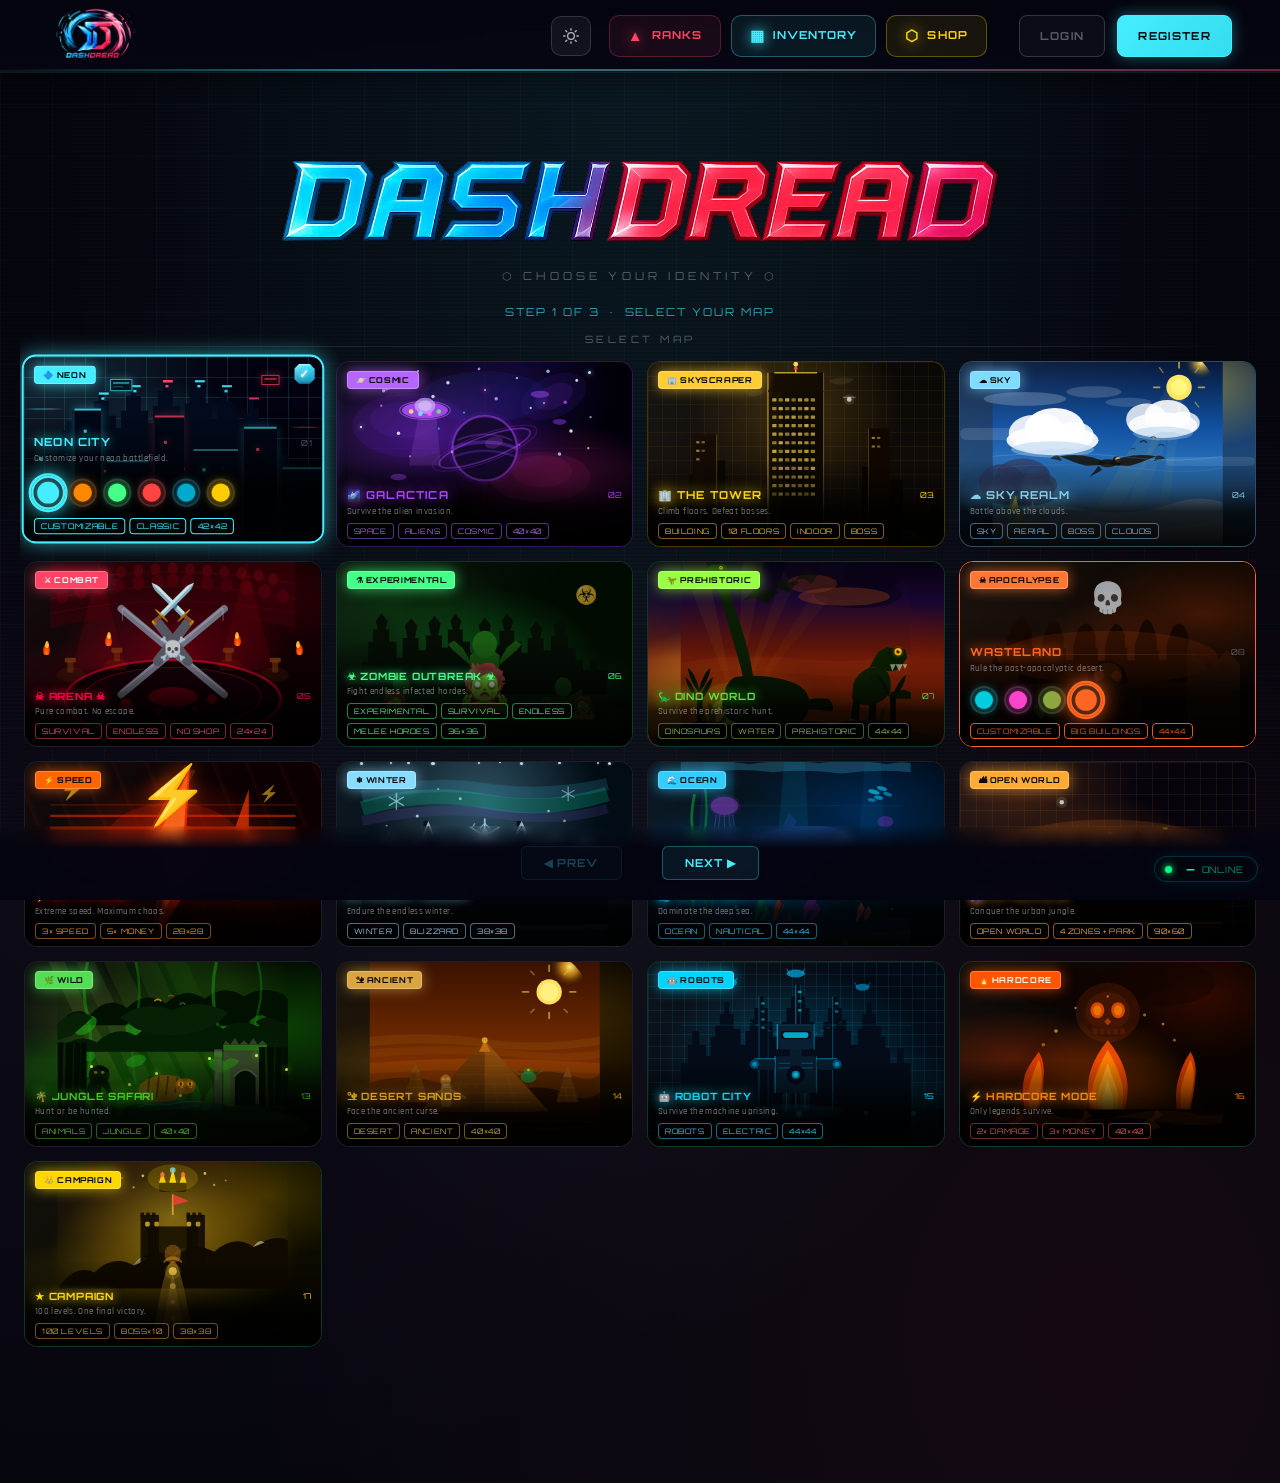
==== commit a80622c1: "minor" ====
--- a/admin.html
+++ b/admin.html
@@ -821,7 +821,7 @@
 
   <!-- Navbar -->
   <nav class="site-nav">
-    <a href="index.html" class="site-nav__logo"><span class="logo-dash">DASH</span><span class="logo-sep">✦</span><span class="logo-dread">DREAD</span></a>
+    <a href="index.html" class="site-nav__logo"><img src="images/logo.png" alt="DASH DREAD" class="site-nav__logo-img"></a>
     <div id="siteNav" class="site-nav__controls"></div>
   </nav>
 
--- a/css/style.css
+++ b/css/style.css
@@ -2,30 +2,38 @@
    DASH DREAD — Global Styles
    ═══════════════════════════════════════════════════════════ */
 
-@import url('https://fonts.googleapis.com/css2?family=Orbitron:wght@400;700;900&family=Rajdhani:wght@400;500;600;700&display=swap');
-
-*, *::before, *::after { box-sizing: border-box; margin: 0; padding: 0; }
+@import url("https://fonts.googleapis.com/css2?family=Orbitron:wght@400;700;900&family=Rajdhani:wght@400;500;600;700&display=swap");
+
+*,
+*::before,
+*::after {
+  box-sizing: border-box;
+  margin: 0;
+  padding: 0;
+}
 
 /* Ensure the HTML `hidden` attribute always wins even when CSS sets display */
-[hidden] { display: none !important; }
+[hidden] {
+  display: none !important;
+}
 
 :root {
-  --bg:     #06060e;
-  --panel:  #0d0d1a;
-  --border: rgba(255,255,255,0.07);
-  --text:   #e0e0f0;
-  --muted:  rgba(255,255,255,0.32);
-  --cyan:   #44EEFF;
-  --pink:   #FF4466;
-  --green:  #44FF88;
-  --purple: #CC88FF;
-  --gold:   #FFD700;
+  --bg: #06060e;
+  --panel: #0d0d1a;
+  --border: rgba(255, 255, 255, 0.07);
+  --text: #e0e0f0;
+  --muted: rgba(255, 255, 255, 0.32);
+  --cyan: #44eeff;
+  --pink: #ff4466;
+  --green: #44ff88;
+  --purple: #cc88ff;
+  --gold: #ffd700;
 
   /* Scrollbar tokens — change here to retheme globally */
-  --sb-size:  4px;
-  --sb-track: rgba(255,255,255,0.04);
-  --sb-thumb: rgba(68,238,255,0.45);
-  --sb-thumb-hover: rgba(68,238,255,0.85);
+  --sb-size: 4px;
+  --sb-track: rgba(255, 255, 255, 0.04);
+  --sb-thumb: rgba(68, 238, 255, 0.45);
+  --sb-thumb-hover: rgba(68, 238, 255, 0.85);
   --sb-radius: 999px;
 }
 
@@ -41,21 +49,48 @@
 }
 
 /* Webkit (Chrome, Edge, Safari) — global */
-::-webkit-scrollbar               { width: var(--sb-size); height: var(--sb-size); }
-::-webkit-scrollbar-track         { background: var(--sb-track); border-radius: var(--sb-radius); }
-::-webkit-scrollbar-thumb         { background: var(--sb-thumb); border-radius: var(--sb-radius); }
-::-webkit-scrollbar-thumb:hover   { background: var(--sb-thumb-hover); }
-::-webkit-scrollbar-corner        { background: transparent; }
+::-webkit-scrollbar {
+  width: var(--sb-size);
+  height: var(--sb-size);
+}
+::-webkit-scrollbar-track {
+  background: var(--sb-track);
+  border-radius: var(--sb-radius);
+}
+::-webkit-scrollbar-thumb {
+  background: var(--sb-thumb);
+  border-radius: var(--sb-radius);
+}
+::-webkit-scrollbar-thumb:hover {
+  background: var(--sb-thumb-hover);
+}
+::-webkit-scrollbar-corner {
+  background: transparent;
+}
 
 /* Modal — invisible track, glowing cyan thumb */
-.modal-panel::-webkit-scrollbar              { width: 3px; }
-.modal-panel::-webkit-scrollbar-track        { background: transparent; }
-.modal-panel::-webkit-scrollbar-thumb        { background: rgba(68,238,255,0.5); box-shadow: 0 0 6px rgba(68,238,255,0.6); }
-.modal-panel::-webkit-scrollbar-thumb:hover  { background: #44EEFF; box-shadow: 0 0 10px rgba(68,238,255,0.9); }
+.modal-panel::-webkit-scrollbar {
+  width: 3px;
+}
+.modal-panel::-webkit-scrollbar-track {
+  background: transparent;
+}
+.modal-panel::-webkit-scrollbar-thumb {
+  background: rgba(68, 238, 255, 0.5);
+  box-shadow: 0 0 6px rgba(68, 238, 255, 0.6);
+}
+.modal-panel::-webkit-scrollbar-thumb:hover {
+  background: #44eeff;
+  box-shadow: 0 0 10px rgba(68, 238, 255, 0.9);
+}
 
 /* Select screen body scroll */
-.select-screen::-webkit-scrollbar-thumb       { background: rgba(68,238,255,0.35); }
-.select-screen::-webkit-scrollbar-thumb:hover { background: rgba(68,238,255,0.75); }
+.select-screen::-webkit-scrollbar-thumb {
+  background: rgba(68, 238, 255, 0.35);
+}
+.select-screen::-webkit-scrollbar-thumb:hover {
+  background: rgba(68, 238, 255, 0.75);
+}
 
 /* Shop / dealership / casino panels rendered on canvas — no CSS needed there */
 
@@ -65,27 +100,45 @@
   overflow-x: hidden;
 }
 body {
-  width: 100%; min-height: 100%;
-  background: var(--bg); color: var(--text);
-  font-family: 'Rajdhani', 'Orbitron', sans-serif;
-  cursor: default; user-select: none;
+  width: 100%;
+  min-height: 100%;
+  background: var(--bg);
+  color: var(--text);
+  font-family: "Rajdhani", "Orbitron", sans-serif;
+  cursor: default;
+  user-select: none;
 }
 
 /* ── Animated background grid ───────────────────────────── */
 .bg-grid {
-  position: fixed; inset: 0; pointer-events: none; z-index: 0;
+  position: fixed;
+  inset: 0;
+  pointer-events: none;
+  z-index: 0;
   background-image:
-    linear-gradient(rgba(68,238,255,0.035) 1px, transparent 1px),
-    linear-gradient(90deg, rgba(68,238,255,0.035) 1px, transparent 1px);
+    linear-gradient(rgba(68, 238, 255, 0.035) 1px, transparent 1px),
+    linear-gradient(90deg, rgba(68, 238, 255, 0.035) 1px, transparent 1px);
   background-size: 52px 52px;
   animation: bgMove 24s linear infinite;
 }
-@keyframes bgMove { to { background-position: 52px 52px; } }
+@keyframes bgMove {
+  to {
+    background-position: 52px 52px;
+  }
+}
 
 .scanlines {
-  position: fixed; inset: 0; pointer-events: none; z-index: 0;
-  background: repeating-linear-gradient(0deg, transparent, transparent 2px,
-    rgba(0,0,0,0.12) 2px, rgba(0,0,0,0.12) 4px);
+  position: fixed;
+  inset: 0;
+  pointer-events: none;
+  z-index: 0;
+  background: repeating-linear-gradient(
+    0deg,
+    transparent,
+    transparent 2px,
+    rgba(0, 0, 0, 0.12) 2px,
+    rgba(0, 0, 0, 0.12) 4px
+  );
 }
 
 /* ════════════════════════════════════════════════════════════
@@ -98,105 +151,169 @@
    * scroll origin to be unreachable when the page is taller than the viewport.
    * The browser scrolls the document naturally — we just need min-height.
    */
-  min-height: 100vh;            /* fallback for older browsers */
-  min-height: 100dvh;           /* dvh = dynamic viewport height (mobile browser chrome-safe) */
-  overflow-x: hidden;           /* never overflow-y here — let the document scroll */
+  min-height: 100vh; /* fallback for older browsers */
+  min-height: 100dvh; /* dvh = dynamic viewport height (mobile browser chrome-safe) */
+  overflow-x: hidden; /* never overflow-y here — let the document scroll */
   display: flex;
   flex-direction: column;
-  align-items: center;          /* horizontal centering only — safe with flex-col */
+  align-items: center; /* horizontal centering only — safe with flex-col */
   padding: 20px 0 32px;
   background:
-    radial-gradient(ellipse at 50% 0%,   rgba(68,238,255,0.09) 0%, transparent 65%),
-    radial-gradient(ellipse at 85% 90%,  rgba(255,68,102,0.06) 0%, transparent 55%),
-    radial-gradient(ellipse at 10% 60%,  rgba(204,136,255,0.04) 0%, transparent 50%),
+    radial-gradient(
+      ellipse at 50% 0%,
+      rgba(68, 238, 255, 0.09) 0%,
+      transparent 65%
+    ),
+    radial-gradient(
+      ellipse at 85% 90%,
+      rgba(255, 68, 102, 0.06) 0%,
+      transparent 55%
+    ),
+    radial-gradient(
+      ellipse at 10% 60%,
+      rgba(204, 136, 255, 0.04) 0%,
+      transparent 50%
+    ),
     var(--bg);
 }
 
 .select-container {
-  position: relative; z-index: 1;
-  width: 100%; max-width: 100%;
+  position: relative;
+  z-index: 1;
+  width: 100%;
+  max-width: 100%;
   padding: 0 20px;
-  display: flex; flex-direction: column; gap: 10px;
+  display: flex;
+  flex-direction: column;
+  gap: 10px;
 }
 
 /* ── Logo ────────────────────────────────────────────────── */
 .game-logo {
-  display: flex; flex-direction: column; align-items: center; justify-content: center;
-  gap: 8px; flex-wrap: wrap;
-  position: relative; padding: 8px 0;
+  display: flex;
+  flex-direction: column;
+  align-items: center;
+  justify-content: center;
+  gap: 8px;
+  flex-wrap: wrap;
+  position: relative;
+  padding: 8px 0;
 }
 /* decorative lines flanking the logo */
-.game-logo::before, .game-logo::after {
-  content: '';
-  position: absolute; top: 50%; height: 1px; width: clamp(40px, 8vw, 100px);
-  background: linear-gradient(90deg, transparent, rgba(68,238,255,0.3));
-}
-.game-logo::before { right: calc(50% + clamp(90px, 11vw, 155px)); transform: scaleX(-1); }
-.game-logo::after  { left:  calc(50% + clamp(90px, 11vw, 155px)); }
+.game-logo::before,
+.game-logo::after {
+  content: "";
+  position: absolute;
+  top: 50%;
+  height: 1px;
+  width: clamp(40px, 8vw, 100px);
+  background: linear-gradient(90deg, transparent, rgba(68, 238, 255, 0.3));
+}
+.game-logo::before {
+  right: calc(50% + clamp(90px, 11vw, 155px));
+  transform: scaleX(-1);
+}
+.game-logo::after {
+  left: calc(50% + clamp(90px, 11vw, 155px));
+}
 
 .logo-text {
-  font-family: 'Orbitron', sans-serif;
+  font-family: "Orbitron", sans-serif;
   font-size: clamp(32px, 5vw, 64px);
-  font-weight: 900; letter-spacing: 0.06em;
-  line-height: 1; display: flex; align-items: center; gap: 0;
+  font-weight: 900;
+  letter-spacing: 0.06em;
+  line-height: 1;
+  display: flex;
+  align-items: center;
+  gap: 0;
 }
 .logo-text .logo-dash {
-  background: linear-gradient(135deg, #44EEFF 0%, #0088FF 100%);
-  -webkit-background-clip: text; -webkit-text-fill-color: transparent; background-clip: text;
-  filter: drop-shadow(0 0 18px rgba(68,238,255,0.5));
+  background: linear-gradient(135deg, #44eeff 0%, #0088ff 100%);
+  -webkit-background-clip: text;
+  -webkit-text-fill-color: transparent;
+  background-clip: text;
+  filter: drop-shadow(0 0 18px rgba(68, 238, 255, 0.5));
   animation: logoDashPulse 3.5s ease-in-out infinite;
 }
 .logo-text .logo-mid-sep {
   font-size: clamp(14px, 1.8vw, 22px);
-  color: rgba(255,255,255,0.18);
-  -webkit-text-fill-color: rgba(255,255,255,0.18);
+  color: rgba(255, 255, 255, 0.18);
+  -webkit-text-fill-color: rgba(255, 255, 255, 0.18);
   margin: 0 clamp(6px, 1vw, 14px);
 }
 .logo-text .logo-dread {
-  background: linear-gradient(135deg, #FF4466 0%, #FF88AA 50%, #CC44FF 100%);
-  -webkit-background-clip: text; -webkit-text-fill-color: transparent; background-clip: text;
-  filter: drop-shadow(0 0 18px rgba(255,68,102,0.5));
+  background: linear-gradient(135deg, #ff4466 0%, #ff88aa 50%, #cc44ff 100%);
+  -webkit-background-clip: text;
+  -webkit-text-fill-color: transparent;
+  background-clip: text;
+  filter: drop-shadow(0 0 18px rgba(255, 68, 102, 0.5));
   animation: logoDreadPulse 3.5s ease-in-out infinite;
 }
 @keyframes logoDashPulse {
-  0%,100% { filter: drop-shadow(0 0 18px rgba(68,238,255,0.5)); }
-  50%     { filter: drop-shadow(0 0 28px rgba(68,238,255,0.8)); }
+  0%,
+  100% {
+    filter: drop-shadow(0 0 18px rgba(68, 238, 255, 0.5));
+  }
+  50% {
+    filter: drop-shadow(0 0 28px rgba(68, 238, 255, 0.8));
+  }
 }
 @keyframes logoDreadPulse {
-  0%,100% { filter: drop-shadow(0 0 18px rgba(255,68,102,0.5)); }
-  50%     { filter: drop-shadow(0 0 28px rgba(255,68,102,0.8)); }
+  0%,
+  100% {
+    filter: drop-shadow(0 0 18px rgba(255, 68, 102, 0.5));
+  }
+  50% {
+    filter: drop-shadow(0 0 28px rgba(255, 68, 102, 0.8));
+  }
 }
 .logo-sub {
-  font-family: 'Orbitron', sans-serif;
-  font-size: clamp(8px, 1.0vw, 11px);
-  letter-spacing: 0.38em; color: var(--muted);
+  font-family: "Orbitron", sans-serif;
+  font-size: clamp(8px, 1vw, 11px);
+  letter-spacing: 0.38em;
+  color: var(--muted);
 }
 
 /* loading screen logo-dash / logo-dread (game.html) */
 .loading-title .logo-dash {
-  background: linear-gradient(90deg, #44EEFF, #0088FF);
-  -webkit-background-clip: text; -webkit-text-fill-color: transparent; background-clip: text;
-  filter: drop-shadow(0 0 14px rgba(68,238,255,0.7));
+  background: linear-gradient(90deg, #44eeff, #0088ff);
+  -webkit-background-clip: text;
+  -webkit-text-fill-color: transparent;
+  background-clip: text;
+  filter: drop-shadow(0 0 14px rgba(68, 238, 255, 0.7));
 }
 .loading-title .logo-dread {
-  background: linear-gradient(90deg, #FF4466, #CC44FF);
-  -webkit-background-clip: text; -webkit-text-fill-color: transparent; background-clip: text;
-  filter: drop-shadow(0 0 14px rgba(255,68,102,0.7));
+  background: linear-gradient(90deg, #ff4466, #cc44ff);
+  -webkit-background-clip: text;
+  -webkit-text-fill-color: transparent;
+  background-clip: text;
+  filter: drop-shadow(0 0 14px rgba(255, 68, 102, 0.7));
 }
 
 /* ── Section dividers ───────────────────────────────────── */
 .section-divider {
-  display: flex; align-items: center; gap: 14px;
+  display: flex;
+  align-items: center;
+  gap: 14px;
 }
 .section-divider::before,
 .section-divider::after {
-  content: ''; flex: 1; height: 1px;
-  background: linear-gradient(90deg, transparent, rgba(255,255,255,0.1), transparent);
+  content: "";
+  flex: 1;
+  height: 1px;
+  background: linear-gradient(
+    90deg,
+    transparent,
+    rgba(255, 255, 255, 0.1),
+    transparent
+  );
 }
 .section-label {
-  font-family: 'Orbitron', sans-serif;
-  font-size: 10px; letter-spacing: 0.35em;
-  color: var(--muted); white-space: nowrap;
+  font-family: "Orbitron", sans-serif;
+  font-size: 10px;
+  letter-spacing: 0.35em;
+  color: var(--muted);
+  white-space: nowrap;
   margin-bottom: 16px;
 }
 
@@ -204,20 +321,32 @@
    PAGE NAV TABS
    ════════════════════════════════════════════════════════════ */
 .page-nav {
-  display: flex; gap: 8px; margin: 12px 0 20px;
+  display: flex;
+  gap: 8px;
+  margin: 12px 0 20px;
 }
 .page-tab {
-  flex: 1; padding: 10px 16px;
-  background: var(--panel); border: 1px solid var(--border);
-  border-radius: 8px; cursor: pointer;
-  font-family: 'Orbitron', sans-serif; font-size: 10px; letter-spacing: 0.12em;
-  color: var(--muted); transition: all 0.18s ease;
-}
-.page-tab:hover { border-color: rgba(255,255,255,0.2); color: #fff; }
+  flex: 1;
+  padding: 10px 16px;
+  background: var(--panel);
+  border: 1px solid var(--border);
+  border-radius: 8px;
+  cursor: pointer;
+  font-family: "Orbitron", sans-serif;
+  font-size: 10px;
+  letter-spacing: 0.12em;
+  color: var(--muted);
+  transition: all 0.18s ease;
+}
+.page-tab:hover {
+  border-color: rgba(255, 255, 255, 0.2);
+  color: #fff;
+}
 .page-tab.active {
-  background: rgba(68,238,255,0.10);
-  border-color: #44EEFF; color: #44EEFF;
-  box-shadow: 0 0 14px rgba(68,238,255,0.18);
+  background: rgba(68, 238, 255, 0.1);
+  border-color: #44eeff;
+  color: #44eeff;
+  box-shadow: 0 0 14px rgba(68, 238, 255, 0.18);
 }
 
 /* ════════════════════════════════════════════════════════════
@@ -235,196 +364,1353 @@
 
 .char-card {
   position: relative;
-  display: flex; flex-direction: row;
+  display: flex;
+  flex-direction: row;
   background: var(--panel);
   border: 1px solid var(--border);
   border-radius: 10px;
-  cursor: pointer; overflow: hidden;
+  cursor: pointer;
+  overflow: hidden;
   height: 120px;
-  transition: transform 0.18s ease, border-color 0.18s ease, box-shadow 0.18s ease;
+  transition:
+    transform 0.18s ease,
+    border-color 0.18s ease,
+    box-shadow 0.18s ease;
 }
 .char-card::before {
-  content: ''; position: absolute; inset: 0;
-  background: linear-gradient(135deg, rgba(255,255,255,0.03) 0%, transparent 55%);
-  pointer-events: none; z-index: 1;
-}
-.char-card:hover { transform: translateY(-4px); border-color: rgba(255,255,255,0.18); box-shadow: 0 12px 40px rgba(0,0,0,0.5); }
-.char-card.selected { transform: translateY(-5px); }
-.char-card[data-char="gangster"].selected  { border-color: #FF4466; box-shadow: 0 0 22px rgba(255,68,102,0.45), 0 12px 40px rgba(0,0,0,0.5); }
-.char-card[data-char="hacker"].selected    { border-color: #44EEFF; box-shadow: 0 0 22px rgba(68,238,255,0.45), 0 12px 40px rgba(0,0,0,0.5); }
-.char-card[data-char="mercenary"].selected { border-color: #44FF88; box-shadow: 0 0 22px rgba(68,255,136,0.45), 0 12px 40px rgba(0,0,0,0.5); }
-.char-card[data-char="ghost"].selected     { border-color: #CC88FF; box-shadow: 0 0 22px rgba(204,136,255,0.45), 0 12px 40px rgba(0,0,0,0.5); }
-.char-card[data-char="medic"].selected     { border-color: #44FFAA; box-shadow: 0 0 22px rgba(68,255,170,0.45), 0 12px 40px rgba(0,0,0,0.5); }
-.char-card[data-char="ronin"].selected     { border-color: #FFCC44; box-shadow: 0 0 22px rgba(255,204,68,0.45), 0 12px 40px rgba(0,0,0,0.5); }
-.char-card[data-char="pyro"].selected      { border-color: #FF5500; box-shadow: 0 0 22px rgba(255,85,0,0.45),    0 12px 40px rgba(0,0,0,0.5); }
-.char-card[data-char="phantom"].selected   { border-color: #AA44FF; box-shadow: 0 0 22px rgba(170,68,255,0.45),  0 12px 40px rgba(0,0,0,0.5); }
-
-/* Checkmark badge */
+  content: "";
+  position: absolute;
+  inset: 0;
+  background: linear-gradient(
+    135deg,
+    rgba(255, 255, 255, 0.03) 0%,
+    transparent 55%
+  );
+  pointer-events: none;
+  z-index: 1;
+}
+.char-card:hover {
+  transform: translateY(-4px);
+  border-color: rgba(255, 255, 255, 0.18);
+  box-shadow: 0 12px 40px rgba(0, 0, 0, 0.5);
+}
+.char-card.selected {
+  transform: translateY(-5px);
+  z-index: 6;
+}
+.char-card[data-char="gangster"].selected {
+  border-color: #ff4466;
+  box-shadow:
+    0 0 22px rgba(255, 68, 102, 0.45),
+    0 12px 40px rgba(0, 0, 0, 0.5);
+}
+.char-card[data-char="hacker"].selected {
+  border-color: #44eeff;
+  box-shadow:
+    0 0 22px rgba(68, 238, 255, 0.45),
+    0 12px 40px rgba(0, 0, 0, 0.5);
+}
+.char-card[data-char="mercenary"].selected {
+  border-color: #44ff88;
+  box-shadow:
+    0 0 22px rgba(68, 255, 136, 0.45),
+    0 12px 40px rgba(0, 0, 0, 0.5);
+}
+.char-card[data-char="ghost"].selected {
+  border-color: #cc88ff;
+  box-shadow:
+    0 0 22px rgba(204, 136, 255, 0.45),
+    0 12px 40px rgba(0, 0, 0, 0.5);
+}
+.char-card[data-char="medic"].selected {
+  border-color: #44ffaa;
+  box-shadow:
+    0 0 22px rgba(68, 255, 170, 0.45),
+    0 12px 40px rgba(0, 0, 0, 0.5);
+}
+.char-card[data-char="ronin"].selected {
+  border-color: #ffcc44;
+  box-shadow:
+    0 0 22px rgba(255, 204, 68, 0.45),
+    0 12px 40px rgba(0, 0, 0, 0.5);
+}
+.char-card[data-char="pyro"].selected {
+  border-color: #ff5500;
+  box-shadow:
+    0 0 22px rgba(255, 85, 0, 0.45),
+    0 12px 40px rgba(0, 0, 0, 0.5);
+}
+.char-card[data-char="phantom"].selected {
+  border-color: #aa44ff;
+  box-shadow:
+    0 0 22px rgba(170, 68, 255, 0.45),
+    0 12px 40px rgba(0, 0, 0, 0.5);
+}
+
+/* ── Premium octagonal selection badge (mirrors map-card style) ── */
 .char-card.selected::after {
-  content: '✓'; position: absolute; top: 6px; right: 8px;
-  font-size: 13px; color: #fff; font-weight: bold;
-  text-shadow: 0 0 8px #fff; z-index: 3;
+  content: "✓";
+  position: absolute;
+  top: 7px;
+  right: 7px;
+  width: 20px;
+  height: 20px;
+  z-index: 7;
+  display: flex;
+  align-items: center;
+  justify-content: center;
+  font-size: 12px;
+  font-weight: 900;
+  font-family:
+    system-ui,
+    -apple-system,
+    sans-serif;
+  color: #fff;
+  line-height: 1;
+  padding-bottom: 1px;
+  text-shadow:
+    0 0 2px #fff,
+    0 0 4px #fff,
+    0 0 8px rgba(68, 238, 255, 0.9);
+  transition: all 0.2s ease;
+  clip-path: polygon(
+    25% 0%,
+    75% 0%,
+    100% 25%,
+    100% 75%,
+    75% 100%,
+    25% 100%,
+    0% 75%,
+    0% 25%
+  );
+  background:
+    linear-gradient(
+      135deg,
+      rgba(255, 255, 255, 0.5) 0%,
+      rgba(255, 255, 255, 0.12) 30%,
+      transparent 50%
+    ),
+    linear-gradient(
+      180deg,
+      rgba(68, 238, 255, 1) 0%,
+      rgba(45, 190, 230, 1) 45%,
+      rgba(25, 140, 180, 1) 100%
+    );
+  box-shadow:
+    inset 0 1px 2px rgba(255, 255, 255, 0.65),
+    inset 0 -1px 2px rgba(0, 0, 0, 0.45),
+    0 0 0 1px rgba(0, 0, 0, 0.5),
+    0 0 0 2px rgba(68, 238, 255, 0.7),
+    0 0 6px rgba(68, 238, 255, 0.5);
+}
+
+/* ── Per-character badge colors ─────────────────────────────── */
+.char-card[data-char="gangster"].selected::after {
+  text-shadow:
+    0 0 2px #fff,
+    0 0 4px #fff,
+    0 0 8px rgba(255, 68, 102, 0.9);
+  background:
+    linear-gradient(
+      135deg,
+      rgba(255, 255, 255, 0.5) 0%,
+      rgba(255, 255, 255, 0.12) 30%,
+      transparent 50%
+    ),
+    linear-gradient(
+      180deg,
+      rgba(255, 68, 102, 1) 0%,
+      rgba(220, 40, 75, 1) 45%,
+      rgba(160, 15, 50, 1) 100%
+    );
+  box-shadow:
+    inset 0 1px 2px rgba(255, 255, 255, 0.65),
+    inset 0 -1px 2px rgba(0, 0, 0, 0.45),
+    0 0 0 1px rgba(0, 0, 0, 0.5),
+    0 0 0 2px rgba(255, 68, 102, 0.7),
+    0 0 6px rgba(255, 68, 102, 0.5);
+}
+.char-card[data-char="hacker"].selected::after {
+  text-shadow:
+    0 0 2px #fff,
+    0 0 4px #fff,
+    0 0 8px rgba(68, 238, 255, 0.9);
+  background:
+    linear-gradient(
+      135deg,
+      rgba(255, 255, 255, 0.5) 0%,
+      rgba(255, 255, 255, 0.12) 30%,
+      transparent 50%
+    ),
+    linear-gradient(
+      180deg,
+      rgba(68, 238, 255, 1) 0%,
+      rgba(45, 190, 230, 1) 45%,
+      rgba(25, 140, 180, 1) 100%
+    );
+  box-shadow:
+    inset 0 1px 2px rgba(255, 255, 255, 0.65),
+    inset 0 -1px 2px rgba(0, 0, 0, 0.45),
+    0 0 0 1px rgba(0, 0, 0, 0.5),
+    0 0 0 2px rgba(68, 238, 255, 0.7),
+    0 0 6px rgba(68, 238, 255, 0.5);
+}
+.char-card[data-char="mercenary"].selected::after {
+  text-shadow:
+    0 0 2px #fff,
+    0 0 4px #fff,
+    0 0 8px rgba(68, 255, 136, 0.9);
+  background:
+    linear-gradient(
+      135deg,
+      rgba(255, 255, 255, 0.5) 0%,
+      rgba(255, 255, 255, 0.12) 30%,
+      transparent 50%
+    ),
+    linear-gradient(
+      180deg,
+      rgba(68, 255, 136, 1) 0%,
+      rgba(40, 210, 100, 1) 45%,
+      rgba(20, 160, 65, 1) 100%
+    );
+  box-shadow:
+    inset 0 1px 2px rgba(255, 255, 255, 0.65),
+    inset 0 -1px 2px rgba(0, 0, 0, 0.45),
+    0 0 0 1px rgba(0, 0, 0, 0.5),
+    0 0 0 2px rgba(68, 255, 136, 0.7),
+    0 0 6px rgba(68, 255, 136, 0.5);
+}
+.char-card[data-char="ghost"].selected::after {
+  text-shadow:
+    0 0 2px #fff,
+    0 0 4px #fff,
+    0 0 8px rgba(204, 136, 255, 0.9);
+  background:
+    linear-gradient(
+      135deg,
+      rgba(255, 255, 255, 0.5) 0%,
+      rgba(255, 255, 255, 0.12) 30%,
+      transparent 50%
+    ),
+    linear-gradient(
+      180deg,
+      rgba(204, 136, 255, 1) 0%,
+      rgba(170, 100, 220, 1) 45%,
+      rgba(130, 60, 175, 1) 100%
+    );
+  box-shadow:
+    inset 0 1px 2px rgba(255, 255, 255, 0.65),
+    inset 0 -1px 2px rgba(0, 0, 0, 0.45),
+    0 0 0 1px rgba(0, 0, 0, 0.5),
+    0 0 0 2px rgba(204, 136, 255, 0.7),
+    0 0 6px rgba(204, 136, 255, 0.5);
+}
+.char-card[data-char="engineer"].selected::after {
+  text-shadow:
+    0 0 2px #fff,
+    0 0 4px #fff,
+    0 0 8px rgba(255, 170, 0, 0.9);
+  background:
+    linear-gradient(
+      135deg,
+      rgba(255, 255, 255, 0.5) 0%,
+      rgba(255, 255, 255, 0.12) 30%,
+      transparent 50%
+    ),
+    linear-gradient(
+      180deg,
+      rgba(255, 170, 0, 1) 0%,
+      rgba(220, 135, 0, 1) 45%,
+      rgba(170, 100, 0, 1) 100%
+    );
+  box-shadow:
+    inset 0 1px 2px rgba(255, 255, 255, 0.65),
+    inset 0 -1px 2px rgba(0, 0, 0, 0.45),
+    0 0 0 1px rgba(0, 0, 0, 0.5),
+    0 0 0 2px rgba(255, 170, 0, 0.7),
+    0 0 6px rgba(255, 170, 0, 0.5);
+}
+.char-card[data-char="sniper_elite"].selected::after {
+  text-shadow:
+    0 0 2px #fff,
+    0 0 4px #fff,
+    0 0 8px rgba(34, 136, 255, 0.9);
+  background:
+    linear-gradient(
+      135deg,
+      rgba(255, 255, 255, 0.5) 0%,
+      rgba(255, 255, 255, 0.12) 30%,
+      transparent 50%
+    ),
+    linear-gradient(
+      180deg,
+      rgba(34, 136, 255, 1) 0%,
+      rgba(20, 100, 220, 1) 45%,
+      rgba(10, 65, 175, 1) 100%
+    );
+  box-shadow:
+    inset 0 1px 2px rgba(255, 255, 255, 0.65),
+    inset 0 -1px 2px rgba(0, 0, 0, 0.45),
+    0 0 0 1px rgba(0, 0, 0, 0.5),
+    0 0 0 2px rgba(34, 136, 255, 0.7),
+    0 0 6px rgba(34, 136, 255, 0.5);
+}
+.char-card[data-char="drone_pilot"].selected::after {
+  text-shadow:
+    0 0 2px #fff,
+    0 0 4px #fff,
+    0 0 8px rgba(119, 221, 255, 0.9);
+  background:
+    linear-gradient(
+      135deg,
+      rgba(255, 255, 255, 0.5) 0%,
+      rgba(255, 255, 255, 0.12) 30%,
+      transparent 50%
+    ),
+    linear-gradient(
+      180deg,
+      rgba(119, 221, 255, 1) 0%,
+      rgba(85, 178, 225, 1) 45%,
+      rgba(50, 135, 185, 1) 100%
+    );
+  box-shadow:
+    inset 0 1px 2px rgba(255, 255, 255, 0.65),
+    inset 0 -1px 2px rgba(0, 0, 0, 0.45),
+    0 0 0 1px rgba(0, 0, 0, 0.5),
+    0 0 0 2px rgba(119, 221, 255, 0.7),
+    0 0 6px rgba(119, 221, 255, 0.5);
+}
+.char-card[data-char="chemist"].selected::after {
+  text-shadow:
+    0 0 2px #fff,
+    0 0 4px #fff,
+    0 0 8px rgba(136, 255, 68, 0.9);
+  background:
+    linear-gradient(
+      135deg,
+      rgba(255, 255, 255, 0.5) 0%,
+      rgba(255, 255, 255, 0.12) 30%,
+      transparent 50%
+    ),
+    linear-gradient(
+      180deg,
+      rgba(136, 255, 68, 1) 0%,
+      rgba(100, 210, 40, 1) 45%,
+      rgba(65, 160, 18, 1) 100%
+    );
+  box-shadow:
+    inset 0 1px 2px rgba(255, 255, 255, 0.65),
+    inset 0 -1px 2px rgba(0, 0, 0, 0.45),
+    0 0 0 1px rgba(0, 0, 0, 0.5),
+    0 0 0 2px rgba(136, 255, 68, 0.7),
+    0 0 6px rgba(136, 255, 68, 0.5);
+}
+.char-card[data-char="cyber_ninja"].selected::after {
+  text-shadow:
+    0 0 2px #fff,
+    0 0 4px #fff,
+    0 0 8px rgba(255, 0, 170, 0.9);
+  background:
+    linear-gradient(
+      135deg,
+      rgba(255, 255, 255, 0.5) 0%,
+      rgba(255, 255, 255, 0.12) 30%,
+      transparent 50%
+    ),
+    linear-gradient(
+      180deg,
+      rgba(255, 0, 170, 1) 0%,
+      rgba(220, 0, 135, 1) 45%,
+      rgba(165, 0, 95, 1) 100%
+    );
+  box-shadow:
+    inset 0 1px 2px rgba(255, 255, 255, 0.65),
+    inset 0 -1px 2px rgba(0, 0, 0, 0.45),
+    0 0 0 1px rgba(0, 0, 0, 0.5),
+    0 0 0 2px rgba(255, 0, 170, 0.7),
+    0 0 6px rgba(255, 0, 170, 0.5);
+}
+.char-card[data-char="cyber_wolf"].selected::after {
+  text-shadow:
+    0 0 2px #fff,
+    0 0 4px #fff,
+    0 0 8px rgba(136, 153, 170, 0.9);
+  background:
+    linear-gradient(
+      135deg,
+      rgba(255, 255, 255, 0.5) 0%,
+      rgba(255, 255, 255, 0.12) 30%,
+      transparent 50%
+    ),
+    linear-gradient(
+      180deg,
+      rgba(136, 153, 170, 1) 0%,
+      rgba(100, 115, 135, 1) 45%,
+      rgba(68, 80, 100, 1) 100%
+    );
+  box-shadow:
+    inset 0 1px 2px rgba(255, 255, 255, 0.65),
+    inset 0 -1px 2px rgba(0, 0, 0, 0.45),
+    0 0 0 1px rgba(0, 0, 0, 0.5),
+    0 0 0 2px rgba(136, 153, 170, 0.7),
+    0 0 6px rgba(136, 153, 170, 0.5);
+}
+.char-card[data-char="neon_panther"].selected::after {
+  text-shadow:
+    0 0 2px #fff,
+    0 0 4px #fff,
+    0 0 8px rgba(255, 68, 255, 0.9);
+  background:
+    linear-gradient(
+      135deg,
+      rgba(255, 255, 255, 0.5) 0%,
+      rgba(255, 255, 255, 0.12) 30%,
+      transparent 50%
+    ),
+    linear-gradient(
+      180deg,
+      rgba(255, 68, 255, 1) 0%,
+      rgba(215, 35, 215, 1) 45%,
+      rgba(160, 15, 160, 1) 100%
+    );
+  box-shadow:
+    inset 0 1px 2px rgba(255, 255, 255, 0.65),
+    inset 0 -1px 2px rgba(0, 0, 0, 0.45),
+    0 0 0 1px rgba(0, 0, 0, 0.5),
+    0 0 0 2px rgba(255, 68, 255, 0.7),
+    0 0 6px rgba(255, 68, 255, 0.5);
+}
+.char-card[data-char="mecha_bulldog"].selected::after {
+  text-shadow:
+    0 0 2px #fff,
+    0 0 4px #fff,
+    0 0 8px rgba(170, 136, 102, 0.9);
+  background:
+    linear-gradient(
+      135deg,
+      rgba(255, 255, 255, 0.5) 0%,
+      rgba(255, 255, 255, 0.12) 30%,
+      transparent 50%
+    ),
+    linear-gradient(
+      180deg,
+      rgba(170, 136, 102, 1) 0%,
+      rgba(135, 105, 75, 1) 45%,
+      rgba(100, 75, 50, 1) 100%
+    );
+  box-shadow:
+    inset 0 1px 2px rgba(255, 255, 255, 0.65),
+    inset 0 -1px 2px rgba(0, 0, 0, 0.45),
+    0 0 0 1px rgba(0, 0, 0, 0.5),
+    0 0 0 2px rgba(170, 136, 102, 0.7),
+    0 0 6px rgba(170, 136, 102, 0.5);
+}
+.char-card[data-char="timebreaker"].selected::after {
+  text-shadow:
+    0 0 2px #fff,
+    0 0 4px #fff,
+    0 0 8px rgba(255, 221, 0, 0.9);
+  background:
+    linear-gradient(
+      135deg,
+      rgba(255, 255, 255, 0.5) 0%,
+      rgba(255, 255, 255, 0.12) 30%,
+      transparent 50%
+    ),
+    linear-gradient(
+      180deg,
+      rgba(255, 221, 0, 1) 0%,
+      rgba(215, 178, 0, 1) 45%,
+      rgba(165, 130, 0, 1) 100%
+    );
+  box-shadow:
+    inset 0 1px 2px rgba(255, 255, 255, 0.65),
+    inset 0 -1px 2px rgba(0, 0, 0, 0.45),
+    0 0 0 1px rgba(0, 0, 0, 0.5),
+    0 0 0 2px rgba(255, 221, 0, 0.7),
+    0 0 6px rgba(255, 221, 0, 0.5);
+}
+.char-card[data-char="ai_avatar"].selected::after {
+  text-shadow:
+    0 0 2px #fff,
+    0 0 4px #fff,
+    0 0 8px rgba(0, 255, 170, 0.9);
+  background:
+    linear-gradient(
+      135deg,
+      rgba(255, 255, 255, 0.5) 0%,
+      rgba(255, 255, 255, 0.12) 30%,
+      transparent 50%
+    ),
+    linear-gradient(
+      180deg,
+      rgba(0, 255, 170, 1) 0%,
+      rgba(0, 210, 130, 1) 45%,
+      rgba(0, 160, 90, 1) 100%
+    );
+  box-shadow:
+    inset 0 1px 2px rgba(255, 255, 255, 0.65),
+    inset 0 -1px 2px rgba(0, 0, 0, 0.45),
+    0 0 0 1px rgba(0, 0, 0, 0.5),
+    0 0 0 2px rgba(0, 255, 170, 0.7),
+    0 0 6px rgba(0, 255, 170, 0.5);
+}
+.char-card[data-char="overlord"].selected::after {
+  text-shadow:
+    0 0 2px #fff,
+    0 0 4px #fff,
+    0 0 8px rgba(119, 68, 255, 0.9);
+  background:
+    linear-gradient(
+      135deg,
+      rgba(255, 255, 255, 0.5) 0%,
+      rgba(255, 255, 255, 0.12) 30%,
+      transparent 50%
+    ),
+    linear-gradient(
+      180deg,
+      rgba(119, 68, 255, 1) 0%,
+      rgba(88, 42, 220, 1) 45%,
+      rgba(58, 20, 170, 1) 100%
+    );
+  box-shadow:
+    inset 0 1px 2px rgba(255, 255, 255, 0.65),
+    inset 0 -1px 2px rgba(0, 0, 0, 0.45),
+    0 0 0 1px rgba(0, 0, 0, 0.5),
+    0 0 0 2px rgba(119, 68, 255, 0.7),
+    0 0 6px rgba(119, 68, 255, 0.5);
+}
+.char-card[data-char="electric_eel"].selected::after {
+  text-shadow:
+    0 0 2px #fff,
+    0 0 4px #fff,
+    0 0 8px rgba(68, 221, 255, 0.9);
+  background:
+    linear-gradient(
+      135deg,
+      rgba(255, 255, 255, 0.5) 0%,
+      rgba(255, 255, 255, 0.12) 30%,
+      transparent 50%
+    ),
+    linear-gradient(
+      180deg,
+      rgba(68, 221, 255, 1) 0%,
+      rgba(40, 178, 220, 1) 45%,
+      rgba(18, 135, 175, 1) 100%
+    );
+  box-shadow:
+    inset 0 1px 2px rgba(255, 255, 255, 0.65),
+    inset 0 -1px 2px rgba(0, 0, 0, 0.45),
+    0 0 0 1px rgba(0, 0, 0, 0.5),
+    0 0 0 2px rgba(68, 221, 255, 0.7),
+    0 0 6px rgba(68, 221, 255, 0.5);
+}
+.char-card[data-char="medic"].selected::after {
+  text-shadow:
+    0 0 2px #fff,
+    0 0 4px #fff,
+    0 0 8px rgba(68, 255, 170, 0.9);
+  background:
+    linear-gradient(
+      135deg,
+      rgba(255, 255, 255, 0.5) 0%,
+      rgba(255, 255, 255, 0.12) 30%,
+      transparent 50%
+    ),
+    linear-gradient(
+      180deg,
+      rgba(68, 255, 170, 1) 0%,
+      rgba(40, 210, 130, 1) 45%,
+      rgba(18, 160, 88, 1) 100%
+    );
+  box-shadow:
+    inset 0 1px 2px rgba(255, 255, 255, 0.65),
+    inset 0 -1px 2px rgba(0, 0, 0, 0.45),
+    0 0 0 1px rgba(0, 0, 0, 0.5),
+    0 0 0 2px rgba(68, 255, 170, 0.7),
+    0 0 6px rgba(68, 255, 170, 0.5);
+}
+.char-card[data-char="ronin"].selected::after {
+  text-shadow:
+    0 0 2px #fff,
+    0 0 4px #fff,
+    0 0 8px rgba(255, 204, 68, 0.9);
+  background:
+    linear-gradient(
+      135deg,
+      rgba(255, 255, 255, 0.5) 0%,
+      rgba(255, 255, 255, 0.12) 30%,
+      transparent 50%
+    ),
+    linear-gradient(
+      180deg,
+      rgba(255, 204, 68, 1) 0%,
+      rgba(215, 162, 35, 1) 45%,
+      rgba(165, 120, 12, 1) 100%
+    );
+  box-shadow:
+    inset 0 1px 2px rgba(255, 255, 255, 0.65),
+    inset 0 -1px 2px rgba(0, 0, 0, 0.45),
+    0 0 0 1px rgba(0, 0, 0, 0.5),
+    0 0 0 2px rgba(255, 204, 68, 0.7),
+    0 0 6px rgba(255, 204, 68, 0.5);
+}
+.char-card[data-char="pyro"].selected::after {
+  text-shadow:
+    0 0 2px #fff,
+    0 0 4px #fff,
+    0 0 8px rgba(255, 85, 0, 0.9);
+  background:
+    linear-gradient(
+      135deg,
+      rgba(255, 255, 255, 0.5) 0%,
+      rgba(255, 255, 255, 0.12) 30%,
+      transparent 50%
+    ),
+    linear-gradient(
+      180deg,
+      rgba(255, 85, 0, 1) 0%,
+      rgba(215, 55, 0, 1) 45%,
+      rgba(160, 28, 0, 1) 100%
+    );
+  box-shadow:
+    inset 0 1px 2px rgba(255, 255, 255, 0.65),
+    inset 0 -1px 2px rgba(0, 0, 0, 0.45),
+    0 0 0 1px rgba(0, 0, 0, 0.5),
+    0 0 0 2px rgba(255, 85, 0, 0.7),
+    0 0 6px rgba(255, 85, 0, 0.5);
+}
+.char-card[data-char="phantom"].selected::after {
+  text-shadow:
+    0 0 2px #fff,
+    0 0 4px #fff,
+    0 0 8px rgba(170, 68, 255, 0.9);
+  background:
+    linear-gradient(
+      135deg,
+      rgba(255, 255, 255, 0.5) 0%,
+      rgba(255, 255, 255, 0.12) 30%,
+      transparent 50%
+    ),
+    linear-gradient(
+      180deg,
+      rgba(170, 68, 255, 1) 0%,
+      rgba(135, 40, 220, 1) 45%,
+      rgba(95, 18, 170, 1) 100%
+    );
+  box-shadow:
+    inset 0 1px 2px rgba(255, 255, 255, 0.65),
+    inset 0 -1px 2px rgba(0, 0, 0, 0.45),
+    0 0 0 1px rgba(0, 0, 0, 0.5),
+    0 0 0 2px rgba(170, 68, 255, 0.7),
+    0 0 6px rgba(170, 68, 255, 0.5);
+}
+.char-card[data-char="spider_drone"].selected::after {
+  text-shadow:
+    0 0 2px #fff,
+    0 0 4px #fff,
+    0 0 8px rgba(170, 68, 68, 0.9);
+  background:
+    linear-gradient(
+      135deg,
+      rgba(255, 255, 255, 0.5) 0%,
+      rgba(255, 255, 255, 0.12) 30%,
+      transparent 50%
+    ),
+    linear-gradient(
+      180deg,
+      rgba(170, 68, 68, 1) 0%,
+      rgba(135, 42, 42, 1) 45%,
+      rgba(95, 20, 20, 1) 100%
+    );
+  box-shadow:
+    inset 0 1px 2px rgba(255, 255, 255, 0.65),
+    inset 0 -1px 2px rgba(0, 0, 0, 0.45),
+    0 0 0 1px rgba(0, 0, 0, 0.5),
+    0 0 0 2px rgba(170, 68, 68, 0.7),
+    0 0 6px rgba(170, 68, 68, 0.5);
+}
+.char-card[data-char="robo_hawk"].selected::after {
+  text-shadow:
+    0 0 2px #fff,
+    0 0 4px #fff,
+    0 0 8px rgba(221, 170, 68, 0.9);
+  background:
+    linear-gradient(
+      135deg,
+      rgba(255, 255, 255, 0.5) 0%,
+      rgba(255, 255, 255, 0.12) 30%,
+      transparent 50%
+    ),
+    linear-gradient(
+      180deg,
+      rgba(221, 170, 68, 1) 0%,
+      rgba(180, 135, 40, 1) 45%,
+      rgba(135, 95, 15, 1) 100%
+    );
+  box-shadow:
+    inset 0 1px 2px rgba(255, 255, 255, 0.65),
+    inset 0 -1px 2px rgba(0, 0, 0, 0.45),
+    0 0 0 1px rgba(0, 0, 0, 0.5),
+    0 0 0 2px rgba(221, 170, 68, 0.7),
+    0 0 6px rgba(221, 170, 68, 0.5);
+}
+.char-card[data-char="nano_rat"].selected::after {
+  text-shadow:
+    0 0 2px #fff,
+    0 0 4px #fff,
+    0 0 8px rgba(136, 136, 136, 0.9);
+  background:
+    linear-gradient(
+      135deg,
+      rgba(255, 255, 255, 0.5) 0%,
+      rgba(255, 255, 255, 0.12) 30%,
+      transparent 50%
+    ),
+    linear-gradient(
+      180deg,
+      rgba(136, 136, 136, 1) 0%,
+      rgba(100, 100, 100, 1) 45%,
+      rgba(68, 68, 68, 1) 100%
+    );
+  box-shadow:
+    inset 0 1px 2px rgba(255, 255, 255, 0.65),
+    inset 0 -1px 2px rgba(0, 0, 0, 0.45),
+    0 0 0 1px rgba(0, 0, 0, 0.5),
+    0 0 0 2px rgba(136, 136, 136, 0.7),
+    0 0 6px rgba(136, 136, 136, 0.5);
+}
+.char-card[data-char="mini_bee"].selected::after {
+  text-shadow:
+    0 0 2px #fff,
+    0 0 4px #fff,
+    0 0 8px rgba(255, 204, 0, 0.9);
+  background:
+    linear-gradient(
+      135deg,
+      rgba(255, 255, 255, 0.5) 0%,
+      rgba(255, 255, 255, 0.12) 30%,
+      transparent 50%
+    ),
+    linear-gradient(
+      180deg,
+      rgba(255, 204, 0, 1) 0%,
+      rgba(215, 162, 0, 1) 45%,
+      rgba(165, 118, 0, 1) 100%
+    );
+  box-shadow:
+    inset 0 1px 2px rgba(255, 255, 255, 0.65),
+    inset 0 -1px 2px rgba(0, 0, 0, 0.45),
+    0 0 0 1px rgba(0, 0, 0, 0.5),
+    0 0 0 2px rgba(255, 204, 0, 0.7),
+    0 0 6px rgba(255, 204, 0, 0.5);
+}
+.char-card[data-char="tank_commander"].selected::after {
+  text-shadow:
+    0 0 2px #fff,
+    0 0 4px #fff,
+    0 0 8px rgba(85, 102, 68, 0.9);
+  background:
+    linear-gradient(
+      135deg,
+      rgba(255, 255, 255, 0.5) 0%,
+      rgba(255, 255, 255, 0.12) 30%,
+      transparent 50%
+    ),
+    linear-gradient(
+      180deg,
+      rgba(85, 102, 68, 1) 0%,
+      rgba(62, 78, 48, 1) 45%,
+      rgba(40, 55, 30, 1) 100%
+    );
+  box-shadow:
+    inset 0 1px 2px rgba(255, 255, 255, 0.65),
+    inset 0 -1px 2px rgba(0, 0, 0, 0.45),
+    0 0 0 1px rgba(0, 0, 0, 0.5),
+    0 0 0 2px rgba(85, 102, 68, 0.7),
+    0 0 6px rgba(85, 102, 68, 0.5);
+}
+.char-card[data-char="blade_dancer"].selected::after {
+  text-shadow:
+    0 0 2px #fff,
+    0 0 4px #fff,
+    0 0 8px rgba(255, 102, 136, 0.9);
+  background:
+    linear-gradient(
+      135deg,
+      rgba(255, 255, 255, 0.5) 0%,
+      rgba(255, 255, 255, 0.12) 30%,
+      transparent 50%
+    ),
+    linear-gradient(
+      180deg,
+      rgba(255, 102, 136, 1) 0%,
+      rgba(215, 68, 100, 1) 45%,
+      rgba(160, 35, 68, 1) 100%
+    );
+  box-shadow:
+    inset 0 1px 2px rgba(255, 255, 255, 0.65),
+    inset 0 -1px 2px rgba(0, 0, 0, 0.45),
+    0 0 0 1px rgba(0, 0, 0, 0.5),
+    0 0 0 2px rgba(255, 102, 136, 0.7),
+    0 0 6px rgba(255, 102, 136, 0.5);
+}
+.char-card[data-char="frost_walker"].selected::after {
+  text-shadow:
+    0 0 2px #fff,
+    0 0 4px #fff,
+    0 0 8px rgba(136, 221, 255, 0.9);
+  background:
+    linear-gradient(
+      135deg,
+      rgba(255, 255, 255, 0.5) 0%,
+      rgba(255, 255, 255, 0.12) 30%,
+      transparent 50%
+    ),
+    linear-gradient(
+      180deg,
+      rgba(136, 221, 255, 1) 0%,
+      rgba(95, 178, 225, 1) 45%,
+      rgba(55, 135, 185, 1) 100%
+    );
+  box-shadow:
+    inset 0 1px 2px rgba(255, 255, 255, 0.65),
+    inset 0 -1px 2px rgba(0, 0, 0, 0.45),
+    0 0 0 1px rgba(0, 0, 0, 0.5),
+    0 0 0 2px rgba(136, 221, 255, 0.7),
+    0 0 6px rgba(136, 221, 255, 0.5);
+}
+.char-card[data-char="volt_runner"].selected::after {
+  text-shadow:
+    0 0 2px #fff,
+    0 0 4px #fff,
+    0 0 8px rgba(255, 255, 68, 0.9);
+  background:
+    linear-gradient(
+      135deg,
+      rgba(255, 255, 255, 0.5) 0%,
+      rgba(255, 255, 255, 0.12) 30%,
+      transparent 50%
+    ),
+    linear-gradient(
+      180deg,
+      rgba(255, 255, 68, 1) 0%,
+      rgba(210, 210, 35, 1) 45%,
+      rgba(160, 160, 12, 1) 100%
+    );
+  box-shadow:
+    inset 0 1px 2px rgba(255, 255, 255, 0.65),
+    inset 0 -1px 2px rgba(0, 0, 0, 0.45),
+    0 0 0 1px rgba(0, 0, 0, 0.5),
+    0 0 0 2px rgba(255, 255, 68, 0.7),
+    0 0 6px rgba(255, 255, 68, 0.5);
+}
+.char-card[data-char="shadow_lord"].selected::after {
+  text-shadow:
+    0 0 2px #fff,
+    0 0 4px #fff,
+    0 0 8px rgba(120, 68, 180, 0.9);
+  background:
+    linear-gradient(
+      135deg,
+      rgba(255, 255, 255, 0.5) 0%,
+      rgba(255, 255, 255, 0.12) 30%,
+      transparent 50%
+    ),
+    linear-gradient(
+      180deg,
+      rgba(120, 68, 180, 1) 0%,
+      rgba(88, 42, 140, 1) 45%,
+      rgba(55, 18, 95, 1) 100%
+    );
+  box-shadow:
+    inset 0 1px 2px rgba(255, 255, 255, 0.65),
+    inset 0 -1px 2px rgba(0, 0, 0, 0.45),
+    0 0 0 1px rgba(0, 0, 0, 0.5),
+    0 0 0 2px rgba(120, 68, 180, 0.7),
+    0 0 6px rgba(120, 68, 180, 0.5);
+}
+.char-card[data-char="plasma_titan"].selected::after {
+  text-shadow:
+    0 0 2px #fff,
+    0 0 4px #fff,
+    0 0 8px rgba(255, 136, 255, 0.9);
+  background:
+    linear-gradient(
+      135deg,
+      rgba(255, 255, 255, 0.5) 0%,
+      rgba(255, 255, 255, 0.12) 30%,
+      transparent 50%
+    ),
+    linear-gradient(
+      180deg,
+      rgba(255, 136, 255, 1) 0%,
+      rgba(215, 95, 215, 1) 45%,
+      rgba(165, 55, 165, 1) 100%
+    );
+  box-shadow:
+    inset 0 1px 2px rgba(255, 255, 255, 0.65),
+    inset 0 -1px 2px rgba(0, 0, 0, 0.45),
+    0 0 0 1px rgba(0, 0, 0, 0.5),
+    0 0 0 2px rgba(255, 136, 255, 0.7),
+    0 0 6px rgba(255, 136, 255, 0.5);
+}
+.char-card[data-char="quantum_ghost"].selected::after {
+  text-shadow:
+    0 0 2px #fff,
+    0 0 4px #fff,
+    0 0 8px rgba(170, 255, 255, 0.9);
+  background:
+    linear-gradient(
+      135deg,
+      rgba(255, 255, 255, 0.5) 0%,
+      rgba(255, 255, 255, 0.12) 30%,
+      transparent 50%
+    ),
+    linear-gradient(
+      180deg,
+      rgba(170, 255, 255, 1) 0%,
+      rgba(120, 210, 225, 1) 45%,
+      rgba(75, 165, 185, 1) 100%
+    );
+  box-shadow:
+    inset 0 1px 2px rgba(255, 255, 255, 0.65),
+    inset 0 -1px 2px rgba(0, 0, 0, 0.45),
+    0 0 0 1px rgba(0, 0, 0, 0.5),
+    0 0 0 2px rgba(170, 255, 255, 0.7),
+    0 0 6px rgba(170, 255, 255, 0.5);
+}
+.char-card[data-char="omega_prime"].selected::after {
+  text-shadow:
+    0 0 2px #fff,
+    0 0 4px #fff,
+    0 0 8px rgba(255, 215, 0, 0.9);
+  background:
+    linear-gradient(
+      135deg,
+      rgba(255, 255, 255, 0.5) 0%,
+      rgba(255, 255, 255, 0.12) 30%,
+      transparent 50%
+    ),
+    linear-gradient(
+      180deg,
+      rgba(255, 215, 0, 1) 0%,
+      rgba(215, 170, 0, 1) 45%,
+      rgba(165, 125, 0, 1) 100%
+    );
+  box-shadow:
+    inset 0 1px 2px rgba(255, 255, 255, 0.65),
+    inset 0 -1px 2px rgba(0, 0, 0, 0.45),
+    0 0 0 1px rgba(0, 0, 0, 0.5),
+    0 0 0 2px rgba(255, 215, 0, 0.7),
+    0 0 6px rgba(255, 215, 0, 0.5);
 }
 
 /* ── Quantum Ghost special card ──────────────────────────── */
 .char-card--quantum-ghost {
-  border-color: rgba(160,80,255,0.45);
-  background: linear-gradient(135deg, rgba(38,8,72,0.95) 0%, rgba(8,4,28,0.98) 100%);
-  box-shadow: 0 0 24px rgba(160,80,255,0.18), inset 0 0 40px rgba(140,60,255,0.06);
+  border-color: rgba(160, 80, 255, 0.45);
+  background: linear-gradient(
+    135deg,
+    rgba(38, 8, 72, 0.95) 0%,
+    rgba(8, 4, 28, 0.98) 100%
+  );
+  box-shadow:
+    0 0 24px rgba(160, 80, 255, 0.18),
+    inset 0 0 40px rgba(140, 60, 255, 0.06);
 }
 .char-card--quantum-ghost:hover {
-  border-color: rgba(180,100,255,0.75);
-  box-shadow: 0 0 40px rgba(160,80,255,0.35), 0 14px 44px rgba(0,0,0,0.6);
+  border-color: rgba(180, 100, 255, 0.75);
+  box-shadow:
+    0 0 40px rgba(160, 80, 255, 0.35),
+    0 14px 44px rgba(0, 0, 0, 0.6);
 }
 .quantum-ghost-overlay {
-  position: absolute; inset: 0; z-index: 4;
-  display: flex; flex-direction: column; align-items: center; justify-content: center; gap: 6px;
-  background: linear-gradient(135deg, rgba(80,20,160,0.55), rgba(20,5,60,0.65));
+  position: absolute;
+  inset: 0;
+  z-index: 4;
+  display: flex;
+  flex-direction: column;
+  align-items: center;
+  justify-content: center;
+  gap: 6px;
+  background: linear-gradient(
+    135deg,
+    rgba(80, 20, 160, 0.55),
+    rgba(20, 5, 60, 0.65)
+  );
 }
 .quantum-ghost-shimmer {
-  position: absolute; inset: 0; pointer-events: none;
-  background: linear-gradient(105deg, transparent 30%, rgba(180,100,255,0.18) 50%, transparent 70%);
+  position: absolute;
+  inset: 0;
+  pointer-events: none;
+  background: linear-gradient(
+    105deg,
+    transparent 30%,
+    rgba(180, 100, 255, 0.18) 50%,
+    transparent 70%
+  );
   background-size: 250% 100%;
   animation: qg-shimmer 2.8s ease-in-out infinite;
 }
 @keyframes qg-shimmer {
-  0%   { background-position: -100% 0; }
-  100% { background-position: 250% 0; }
+  0% {
+    background-position: -100% 0;
+  }
+  100% {
+    background-position: 250% 0;
+  }
 }
 .quantum-ghost-badge {
-  font-family: 'Orbitron', sans-serif; font-size: 8px; letter-spacing: 0.3em;
-  color: #CC88FF;
-  text-shadow: 0 0 14px rgba(200,120,255,0.9), 0 0 28px rgba(160,80,255,0.6);
-  padding: 4px 14px; border-radius: 20px;
-  border: 1px solid rgba(200,120,255,0.45);
-  background: rgba(80,20,160,0.35);
-  position: relative; z-index: 5; white-space: nowrap;
+  font-family: "Orbitron", sans-serif;
+  font-size: 8px;
+  letter-spacing: 0.3em;
+  color: #cc88ff;
+  text-shadow:
+    0 0 14px rgba(200, 120, 255, 0.9),
+    0 0 28px rgba(160, 80, 255, 0.6);
+  padding: 4px 14px;
+  border-radius: 20px;
+  border: 1px solid rgba(200, 120, 255, 0.45);
+  background: rgba(80, 20, 160, 0.35);
+  position: relative;
+  z-index: 5;
+  white-space: nowrap;
 }
 .quantum-ghost-sub {
-  font-family: 'Orbitron', sans-serif; font-size: 7px; letter-spacing: 0.2em;
-  color: rgba(200,160,255,0.6); position: relative; z-index: 5;
+  font-family: "Orbitron", sans-serif;
+  font-size: 7px;
+  letter-spacing: 0.2em;
+  color: rgba(200, 160, 255, 0.6);
+  position: relative;
+  z-index: 5;
 }
 
 /* Left avatar column */
 .char-avatar {
-  width: 82px; min-width: 82px; height: 100%;
-  display: flex; align-items: center; justify-content: center;
-  position: relative; overflow: hidden; flex-shrink: 0;
+  width: 82px;
+  min-width: 82px;
+  height: 100%;
+  display: flex;
+  align-items: center;
+  justify-content: center;
+  position: relative;
+  overflow: hidden;
+  flex-shrink: 0;
   margin-right: 4px;
 }
 .char-avatar::before {
-  content: ''; position: absolute; inset: 0; opacity: 0.22;
-}
-.char-avatar[data-char="gangster"]::before  { background: radial-gradient(circle at 50% 60%, #FF4466, transparent 75%); }
-.char-avatar[data-char="hacker"]::before    { background: radial-gradient(circle at 50% 60%, #44EEFF, transparent 75%); }
-.char-avatar[data-char="mercenary"]::before { background: radial-gradient(circle at 50% 60%, #44FF88, transparent 75%); }
-.char-avatar[data-char="ghost"]::before     { background: radial-gradient(circle at 50% 60%, #CC88FF, transparent 75%); }
-.char-avatar[data-char="medic"]::before     { background: radial-gradient(circle at 50% 60%, #44FFAA, transparent 75%); }
-.char-avatar[data-char="ronin"]::before     { background: radial-gradient(circle at 50% 60%, #FFCC44, transparent 75%); }
-.char-avatar[data-char="pyro"]::before      { background: radial-gradient(circle at 50% 60%, #FF5500, transparent 75%); }
-.char-avatar[data-char="phantom"]::before   { background: radial-gradient(circle at 50% 60%, #AA44FF, transparent 75%); }
-.char-avatar[data-char="engineer"]::before  { background: radial-gradient(circle at 50% 60%, #FFAA00, transparent 75%); }
-.char-avatar[data-char="sniper_elite"]::before { background: radial-gradient(circle at 50% 60%, #2288FF, transparent 75%); }
-.char-avatar[data-char="drone_pilot"]::before { background: radial-gradient(circle at 50% 60%, #77DDFF, transparent 75%); }
-.char-avatar[data-char="chemist"]::before   { background: radial-gradient(circle at 50% 60%, #88FF44, transparent 75%); }
-.char-avatar[data-char="cyber_ninja"]::before { background: radial-gradient(circle at 50% 60%, #FF00AA, transparent 75%); }
-.char-avatar[data-char="cyber_wolf"]::before { background: radial-gradient(circle at 50% 60%, #8899AA, transparent 75%); }
-.char-avatar[data-char="neon_panther"]::before { background: radial-gradient(circle at 50% 60%, #FF44FF, transparent 75%); }
-.char-avatar[data-char="mecha_bulldog"]::before { background: radial-gradient(circle at 50% 60%, #AA8866, transparent 75%); }
-.char-avatar[data-char="timebreaker"]::before { background: radial-gradient(circle at 50% 60%, #FFDD00, transparent 75%); }
-.char-avatar[data-char="ai_avatar"]::before { background: radial-gradient(circle at 50% 60%, #00FFAA, transparent 75%); }
-.char-avatar[data-char="overlord"]::before  { background: radial-gradient(circle at 50% 60%, #7744FF, transparent 75%); }
-.char-avatar[data-char="electric_eel"]::before { background: radial-gradient(circle at 50% 60%, #44DDFF, transparent 75%); }
-.char-avatar[data-char="spider_drone"]::before { background: radial-gradient(circle at 50% 60%, #AA4444, transparent 75%); }
-.char-avatar[data-char="robo_hawk"]::before { background: radial-gradient(circle at 50% 60%, #DDAA44, transparent 75%); }
-.char-avatar[data-char="nano_rat"]::before  { background: radial-gradient(circle at 50% 60%, #888888, transparent 75%); }
-.char-avatar[data-char="mini_bee"]::before  { background: radial-gradient(circle at 50% 60%, #FFCC00, transparent 75%); }
-.char-avatar[data-char="tank_commander"]::before { background: radial-gradient(circle at 50% 60%, #556644, transparent 75%); }
-.char-avatar[data-char="blade_dancer"]::before { background: radial-gradient(circle at 50% 60%, #FF6688, transparent 75%); }
-.char-avatar[data-char="frost_walker"]::before { background: radial-gradient(circle at 50% 60%, #88DDFF, transparent 75%); }
-.char-avatar[data-char="volt_runner"]::before { background: radial-gradient(circle at 50% 60%, #FFFF44, transparent 75%); }
-.char-avatar[data-char="shadow_lord"]::before { background: radial-gradient(circle at 50% 60%, #442266, transparent 75%); }
-.char-avatar[data-char="plasma_titan"]::before { background: radial-gradient(circle at 50% 60%, #FF88FF, transparent 75%); }
-.char-avatar[data-char="quantum_ghost"]::before { background: radial-gradient(circle at 50% 60%, #AAFFFF, transparent 75%); }
-.char-avatar[data-char="omega_prime"]::before { background: radial-gradient(circle at 50% 60%, #FFD700, transparent 75%); }
+  content: "";
+  position: absolute;
+  inset: 0;
+  opacity: 0.22;
+}
+.char-avatar[data-char="gangster"]::before {
+  background: radial-gradient(circle at 50% 60%, #ff4466, transparent 75%);
+}
+.char-avatar[data-char="hacker"]::before {
+  background: radial-gradient(circle at 50% 60%, #44eeff, transparent 75%);
+}
+.char-avatar[data-char="mercenary"]::before {
+  background: radial-gradient(circle at 50% 60%, #44ff88, transparent 75%);
+}
+.char-avatar[data-char="ghost"]::before {
+  background: radial-gradient(circle at 50% 60%, #cc88ff, transparent 75%);
+}
+.char-avatar[data-char="medic"]::before {
+  background: radial-gradient(circle at 50% 60%, #44ffaa, transparent 75%);
+}
+.char-avatar[data-char="ronin"]::before {
+  background: radial-gradient(circle at 50% 60%, #ffcc44, transparent 75%);
+}
+.char-avatar[data-char="pyro"]::before {
+  background: radial-gradient(circle at 50% 60%, #ff5500, transparent 75%);
+}
+.char-avatar[data-char="phantom"]::before {
+  background: radial-gradient(circle at 50% 60%, #aa44ff, transparent 75%);
+}
+.char-avatar[data-char="engineer"]::before {
+  background: radial-gradient(circle at 50% 60%, #ffaa00, transparent 75%);
+}
+.char-avatar[data-char="sniper_elite"]::before {
+  background: radial-gradient(circle at 50% 60%, #2288ff, transparent 75%);
+}
+.char-avatar[data-char="drone_pilot"]::before {
+  background: radial-gradient(circle at 50% 60%, #77ddff, transparent 75%);
+}
+.char-avatar[data-char="chemist"]::before {
+  background: radial-gradient(circle at 50% 60%, #88ff44, transparent 75%);
+}
+.char-avatar[data-char="cyber_ninja"]::before {
+  background: radial-gradient(circle at 50% 60%, #ff00aa, transparent 75%);
+}
+.char-avatar[data-char="cyber_wolf"]::before {
+  background: radial-gradient(circle at 50% 60%, #8899aa, transparent 75%);
+}
+.char-avatar[data-char="neon_panther"]::before {
+  background: radial-gradient(circle at 50% 60%, #ff44ff, transparent 75%);
+}
+.char-avatar[data-char="mecha_bulldog"]::before {
+  background: radial-gradient(circle at 50% 60%, #aa8866, transparent 75%);
+}
+.char-avatar[data-char="timebreaker"]::before {
+  background: radial-gradient(circle at 50% 60%, #ffdd00, transparent 75%);
+}
+.char-avatar[data-char="ai_avatar"]::before {
+  background: radial-gradient(circle at 50% 60%, #00ffaa, transparent 75%);
+}
+.char-avatar[data-char="overlord"]::before {
+  background: radial-gradient(circle at 50% 60%, #7744ff, transparent 75%);
+}
+.char-avatar[data-char="electric_eel"]::before {
+  background: radial-gradient(circle at 50% 60%, #44ddff, transparent 75%);
+}
+.char-avatar[data-char="spider_drone"]::before {
+  background: radial-gradient(circle at 50% 60%, #aa4444, transparent 75%);
+}
+.char-avatar[data-char="robo_hawk"]::before {
+  background: radial-gradient(circle at 50% 60%, #ddaa44, transparent 75%);
+}
+.char-avatar[data-char="nano_rat"]::before {
+  background: radial-gradient(circle at 50% 60%, #888888, transparent 75%);
+}
+.char-avatar[data-char="mini_bee"]::before {
+  background: radial-gradient(circle at 50% 60%, #ffcc00, transparent 75%);
+}
+.char-avatar[data-char="tank_commander"]::before {
+  background: radial-gradient(circle at 50% 60%, #556644, transparent 75%);
+}
+.char-avatar[data-char="blade_dancer"]::before {
+  background: radial-gradient(circle at 50% 60%, #ff6688, transparent 75%);
+}
+.char-avatar[data-char="frost_walker"]::before {
+  background: radial-gradient(circle at 50% 60%, #88ddff, transparent 75%);
+}
+.char-avatar[data-char="volt_runner"]::before {
+  background: radial-gradient(circle at 50% 60%, #ffff44, transparent 75%);
+}
+.char-avatar[data-char="shadow_lord"]::before {
+  background: radial-gradient(circle at 50% 60%, #442266, transparent 75%);
+}
+.char-avatar[data-char="plasma_titan"]::before {
+  background: radial-gradient(circle at 50% 60%, #ff88ff, transparent 75%);
+}
+.char-avatar[data-char="quantum_ghost"]::before {
+  background: radial-gradient(circle at 50% 60%, #aaffff, transparent 75%);
+}
+.char-avatar[data-char="omega_prime"]::before {
+  background: radial-gradient(circle at 50% 60%, #ffd700, transparent 75%);
+}
 
 /* Vertical accent line between avatar and info */
 .char-avatar::after {
-  content: ''; position: absolute; right: -2px; top: 12%; height: 76%; width: 1px;
-  background: linear-gradient(transparent, rgba(255,255,255,0.08), transparent);
-}
-
-.char-figure { width: 52px; height: 68px; position: relative; z-index: 1; }
-.char-preview-canvas { display: block; width: 100%; height: 100%; position: relative; z-index: 1; }
+  content: "";
+  position: absolute;
+  right: -2px;
+  top: 12%;
+  height: 76%;
+  width: 1px;
+  background: linear-gradient(
+    transparent,
+    rgba(255, 255, 255, 0.08),
+    transparent
+  );
+}
+
+.char-figure {
+  width: 52px;
+  height: 68px;
+  position: relative;
+  z-index: 1;
+}
+.char-preview-canvas {
+  display: block;
+  width: 100%;
+  height: 100%;
+  position: relative;
+  z-index: 1;
+}
 
 /* Number badge */
 .char-number {
-  position: absolute; top: 6px; left: 7px;
-  font-family: 'Orbitron', sans-serif; font-size: 9px; color: var(--muted); z-index: 3;
+  position: absolute;
+  top: 6px;
+  left: 7px;
+  font-family: "Orbitron", sans-serif;
+  font-size: 9px;
+  color: var(--muted);
+  z-index: 3;
 }
 
 /* Right info column */
 .char-info {
-  flex: 1; padding: 10px 14px 10px 16px;
-  display: flex; flex-direction: column; justify-content: space-between;
+  flex: 1;
+  padding: 10px 14px 10px 16px;
+  display: flex;
+  flex-direction: column;
+  justify-content: space-between;
   min-width: 0;
 }
 .char-info h3 {
-  font-family: 'Orbitron', sans-serif; font-size: 11px; font-weight: 700;
-  letter-spacing: 0.1em; color: #fff; white-space: nowrap; overflow: hidden;
-  text-overflow: ellipsis; margin-bottom: 2px;
-}
-.char-lore { font-size: 11px; color: var(--muted); line-height: 1.3; margin-bottom: 4px; }
+  font-family: "Orbitron", sans-serif;
+  font-size: 11px;
+  font-weight: 700;
+  letter-spacing: 0.1em;
+  color: #fff;
+  white-space: nowrap;
+  overflow: hidden;
+  text-overflow: ellipsis;
+  margin-bottom: 2px;
+}
+.char-lore {
+  font-size: 11px;
+  color: var(--muted);
+  line-height: 1.3;
+  margin-bottom: 4px;
+}
 
 /* Stat bars */
-.stats { display: flex; flex-direction: column; gap: 5px; margin-top: 2px; }
-.stat  { display: flex; align-items: center; gap: 8px; }
+.stats {
+  display: flex;
+  flex-direction: column;
+  gap: 5px;
+  margin-top: 2px;
+}
+.stat {
+  display: flex;
+  align-items: center;
+  gap: 8px;
+}
 .stat span {
-  font-family: 'Orbitron', sans-serif; font-size: 8px; letter-spacing: 0.08em;
-  color: var(--muted); width: 46px; flex-shrink: 0;
-}
-.stat-bar  { flex: 1; height: 4px; background: rgba(255,255,255,0.06); border-radius: 2px; overflow: hidden; margin-right: 2px; }
-.stat-fill { height: 100%; border-radius: 2px; }
-[data-char="gangster"]  .stat-fill { background: linear-gradient(90deg, #FF0033, #FF4466); }
-[data-char="hacker"]    .stat-fill { background: linear-gradient(90deg, #00BBFF, #44EEFF); }
-[data-char="mercenary"] .stat-fill { background: linear-gradient(90deg, #00CC44, #44FF88); }
-[data-char="ghost"]     .stat-fill { background: linear-gradient(90deg, #9922FF, #CC88FF); }
-[data-char="medic"]     .stat-fill { background: linear-gradient(90deg, #00CC77, #44FFAA); }
-[data-char="ronin"]     .stat-fill { background: linear-gradient(90deg, #CC9900, #FFCC44); }
-[data-char="pyro"]      .stat-fill { background: linear-gradient(90deg, #FF2200, #FF5500); }
-[data-char="phantom"]   .stat-fill { background: linear-gradient(90deg, #7711CC, #AA44FF); }
-[data-char="engineer"]  .stat-fill { background: linear-gradient(90deg, #CC7700, #FFAA00); }
-[data-char="sniper_elite"] .stat-fill { background: linear-gradient(90deg, #0055CC, #2288FF); }
-[data-char="drone_pilot"] .stat-fill { background: linear-gradient(90deg, #44AACC, #77DDFF); }
-[data-char="chemist"]   .stat-fill { background: linear-gradient(90deg, #55CC11, #88FF44); }
-[data-char="cyber_ninja"] .stat-fill { background: linear-gradient(90deg, #CC0088, #FF00AA); }
-[data-char="cyber_wolf"] .stat-fill { background: linear-gradient(90deg, #556677, #8899AA); }
-[data-char="neon_panther"] .stat-fill { background: linear-gradient(90deg, #CC00CC, #FF44FF); }
-[data-char="mecha_bulldog"] .stat-fill { background: linear-gradient(90deg, #775533, #AA8866); }
-[data-char="timebreaker"] .stat-fill { background: linear-gradient(90deg, #CCAA00, #FFDD00); }
-[data-char="ai_avatar"] .stat-fill { background: linear-gradient(90deg, #00CC88, #00FFAA); }
-[data-char="overlord"]  .stat-fill { background: linear-gradient(90deg, #5522CC, #7744FF); }
-[data-char="electric_eel"] .stat-fill { background: linear-gradient(90deg, #00AACC, #44DDFF); }
-[data-char="spider_drone"] .stat-fill { background: linear-gradient(90deg, #772222, #AA4444); }
-[data-char="robo_hawk"] .stat-fill { background: linear-gradient(90deg, #AA7722, #DDAA44); }
-[data-char="nano_rat"]  .stat-fill { background: linear-gradient(90deg, #555555, #888888); }
-[data-char="mini_bee"]  .stat-fill { background: linear-gradient(90deg, #CC9900, #FFCC00); }
-[data-char="tank_commander"] .stat-fill { background: linear-gradient(90deg, #334422, #556644); }
-[data-char="blade_dancer"] .stat-fill { background: linear-gradient(90deg, #CC4466, #FF6688); }
-[data-char="frost_walker"] .stat-fill { background: linear-gradient(90deg, #55AACC, #88DDFF); }
-[data-char="volt_runner"] .stat-fill { background: linear-gradient(90deg, #CCCC00, #FFFF44); }
-[data-char="shadow_lord"] .stat-fill { background: linear-gradient(90deg, #221144, #442266); }
-[data-char="plasma_titan"] .stat-fill { background: linear-gradient(90deg, #CC55CC, #FF88FF); }
-[data-char="quantum_ghost"] .stat-fill { background: linear-gradient(90deg, #77CCCC, #AAFFFF); }
-[data-char="omega_prime"] .stat-fill { background: linear-gradient(90deg, #DAA520, #FFD700); }
+  font-family: "Orbitron", sans-serif;
+  font-size: 8px;
+  letter-spacing: 0.08em;
+  color: var(--muted);
+  width: 46px;
+  flex-shrink: 0;
+}
+.stat-bar {
+  flex: 1;
+  height: 4px;
+  background: rgba(255, 255, 255, 0.06);
+  border-radius: 2px;
+  overflow: hidden;
+  margin-right: 2px;
+}
+.stat-fill {
+  height: 100%;
+  border-radius: 2px;
+}
+[data-char="gangster"] .stat-fill {
+  background: linear-gradient(90deg, #ff0033, #ff4466);
+}
+[data-char="hacker"] .stat-fill {
+  background: linear-gradient(90deg, #00bbff, #44eeff);
+}
+[data-char="mercenary"] .stat-fill {
+  background: linear-gradient(90deg, #00cc44, #44ff88);
+}
+[data-char="ghost"] .stat-fill {
+  background: linear-gradient(90deg, #9922ff, #cc88ff);
+}
+[data-char="medic"] .stat-fill {
+  background: linear-gradient(90deg, #00cc77, #44ffaa);
+}
+[data-char="ronin"] .stat-fill {
+  background: linear-gradient(90deg, #cc9900, #ffcc44);
+}
+[data-char="pyro"] .stat-fill {
+  background: linear-gradient(90deg, #ff2200, #ff5500);
+}
+[data-char="phantom"] .stat-fill {
+  background: linear-gradient(90deg, #7711cc, #aa44ff);
+}
+[data-char="engineer"] .stat-fill {
+  background: linear-gradient(90deg, #cc7700, #ffaa00);
+}
+[data-char="sniper_elite"] .stat-fill {
+  background: linear-gradient(90deg, #0055cc, #2288ff);
+}
+[data-char="drone_pilot"] .stat-fill {
+  background: linear-gradient(90deg, #44aacc, #77ddff);
+}
+[data-char="chemist"] .stat-fill {
+  background: linear-gradient(90deg, #55cc11, #88ff44);
+}
+[data-char="cyber_ninja"] .stat-fill {
+  background: linear-gradient(90deg, #cc0088, #ff00aa);
+}
+[data-char="cyber_wolf"] .stat-fill {
+  background: linear-gradient(90deg, #556677, #8899aa);
+}
+[data-char="neon_panther"] .stat-fill {
+  background: linear-gradient(90deg, #cc00cc, #ff44ff);
+}
+[data-char="mecha_bulldog"] .stat-fill {
+  background: linear-gradient(90deg, #775533, #aa8866);
+}
+[data-char="timebreaker"] .stat-fill {
+  background: linear-gradient(90deg, #ccaa00, #ffdd00);
+}
+[data-char="ai_avatar"] .stat-fill {
+  background: linear-gradient(90deg, #00cc88, #00ffaa);
+}
+[data-char="overlord"] .stat-fill {
+  background: linear-gradient(90deg, #5522cc, #7744ff);
+}
+[data-char="electric_eel"] .stat-fill {
+  background: linear-gradient(90deg, #00aacc, #44ddff);
+}
+[data-char="spider_drone"] .stat-fill {
+  background: linear-gradient(90deg, #772222, #aa4444);
+}
+[data-char="robo_hawk"] .stat-fill {
+  background: linear-gradient(90deg, #aa7722, #ddaa44);
+}
+[data-char="nano_rat"] .stat-fill {
+  background: linear-gradient(90deg, #555555, #888888);
+}
+[data-char="mini_bee"] .stat-fill {
+  background: linear-gradient(90deg, #cc9900, #ffcc00);
+}
+[data-char="tank_commander"] .stat-fill {
+  background: linear-gradient(90deg, #334422, #556644);
+}
+[data-char="blade_dancer"] .stat-fill {
+  background: linear-gradient(90deg, #cc4466, #ff6688);
+}
+[data-char="frost_walker"] .stat-fill {
+  background: linear-gradient(90deg, #55aacc, #88ddff);
+}
+[data-char="volt_runner"] .stat-fill {
+  background: linear-gradient(90deg, #cccc00, #ffff44);
+}
+[data-char="shadow_lord"] .stat-fill {
+  background: linear-gradient(90deg, #221144, #442266);
+}
+[data-char="plasma_titan"] .stat-fill {
+  background: linear-gradient(90deg, #cc55cc, #ff88ff);
+}
+[data-char="quantum_ghost"] .stat-fill {
+  background: linear-gradient(90deg, #77cccc, #aaffff);
+}
+[data-char="omega_prime"] .stat-fill {
+  background: linear-gradient(90deg, #daa520, #ffd700);
+}
 
 /* Key badge */
 .char-key {
   align-self: flex-end;
-  display: inline-flex; align-items: center; justify-content: center;
-  width: 18px; height: 18px; border: 1px solid var(--border); border-radius: 3px;
-  font-family: 'Orbitron', sans-serif; font-size: 9px; color: var(--muted);
-  background: rgba(255,255,255,0.03);
+  display: inline-flex;
+  align-items: center;
+  justify-content: center;
+  width: 18px;
+  height: 18px;
+  border: 1px solid var(--border);
+  border-radius: 3px;
+  font-family: "Orbitron", sans-serif;
+  font-size: 9px;
+  color: var(--muted);
+  background: rgba(255, 255, 255, 0.03);
 }
 
 /* ════════════════════════════════════════════════════════════
@@ -440,76 +1726,252 @@
   filter: grayscale(0.2);
 }
 .char-lock-overlay {
-  position: absolute; inset: 0; z-index: 10;
-  display: flex; align-items: center; justify-content: center;
+  position: absolute;
+  inset: 0;
+  z-index: 10;
+  display: flex;
+  align-items: center;
+  justify-content: center;
   background: rgba(0, 0, 0, 0.55);
-  font-family: 'Orbitron', sans-serif; font-size: 12px; font-weight: 700;
-  color: #FFD700; letter-spacing: 0.1em;
+  font-family: "Orbitron", sans-serif;
+  font-size: 12px;
+  font-weight: 700;
+  color: #ffd700;
+  letter-spacing: 0.1em;
   text-shadow: 0 0 10px rgba(255, 215, 0, 0.6);
   pointer-events: none;
 }
-.char-card-locked::after { display: none; } /* no checkmark for locked */
+.char-card-locked::after {
+  display: none;
+} /* no checkmark for locked */
 
 /* Coming Soon overlay — replaces price badge */
 .char-coming-soon-overlay {
-  position: absolute; inset: 0; z-index: 10;
-  display: flex; flex-direction: column;
-  align-items: center; justify-content: center; gap: 4px;
+  position: absolute;
+  inset: 0;
+  z-index: 10;
+  display: flex;
+  flex-direction: column;
+  align-items: center;
+  justify-content: center;
+  gap: 4px;
   background: rgba(0, 0, 0, 0.68);
   pointer-events: none;
 }
 .char-coming-soon-overlay .cs-badge {
-  font-family: 'Orbitron', sans-serif; font-size: 11px; font-weight: 700;
-  letter-spacing: 0.18em; color: var(--cyan);
-  text-shadow: 0 0 12px rgba(68,238,255,0.8), 0 0 24px rgba(68,238,255,0.4);
-  border: 1px solid rgba(68,238,255,0.4);
-  padding: 3px 8px; border-radius: 3px;
-  background: rgba(68,238,255,0.08);
+  font-family: "Orbitron", sans-serif;
+  font-size: 11px;
+  font-weight: 700;
+  letter-spacing: 0.18em;
+  color: var(--cyan);
+  text-shadow:
+    0 0 12px rgba(68, 238, 255, 0.8),
+    0 0 24px rgba(68, 238, 255, 0.4);
+  border: 1px solid rgba(68, 238, 255, 0.4);
+  padding: 3px 8px;
+  border-radius: 3px;
+  background: rgba(68, 238, 255, 0.08);
   animation: cs-pulse 2.4s ease-in-out infinite;
 }
 @keyframes cs-pulse {
-  0%,100% { opacity: 1; text-shadow: 0 0 12px rgba(68,238,255,0.8), 0 0 24px rgba(68,238,255,0.4); }
-  50%      { opacity: 0.6; text-shadow: 0 0 4px rgba(68,238,255,0.4); }
+  0%,
+  100% {
+    opacity: 1;
+    text-shadow:
+      0 0 12px rgba(68, 238, 255, 0.8),
+      0 0 24px rgba(68, 238, 255, 0.4);
+  }
+  50% {
+    opacity: 0.6;
+    text-shadow: 0 0 4px rgba(68, 238, 255, 0.4);
+  }
 }
 /* Toast shown on click */
 .char-cs-toast {
-  position: fixed; bottom: 80px; left: 50%; transform: translateX(-50%);
-  background: rgba(10,10,30,0.92); border: 1px solid rgba(68,238,255,0.5);
-  color: var(--cyan); font-family: 'Orbitron', sans-serif; font-size: 13px;
-  font-weight: 700; letter-spacing: 0.12em;
-  padding: 10px 24px; border-radius: 6px; z-index: 9999;
-  box-shadow: 0 0 20px rgba(68,238,255,0.3);
-  animation: cs-toast-in 0.2s ease, cs-toast-out 0.3s ease 1.6s forwards;
+  position: fixed;
+  bottom: 80px;
+  left: 50%;
+  transform: translateX(-50%);
+  background: rgba(10, 10, 30, 0.92);
+  border: 1px solid rgba(68, 238, 255, 0.5);
+  color: var(--cyan);
+  font-family: "Orbitron", sans-serif;
+  font-size: 13px;
+  font-weight: 700;
+  letter-spacing: 0.12em;
+  padding: 10px 24px;
+  border-radius: 6px;
+  z-index: 9999;
+  box-shadow: 0 0 20px rgba(68, 238, 255, 0.3);
+  animation:
+    cs-toast-in 0.2s ease,
+    cs-toast-out 0.3s ease 1.6s forwards;
   pointer-events: none;
 }
-@keyframes cs-toast-in  { from { opacity:0; transform:translateX(-50%) translateY(10px); } to { opacity:1; transform:translateX(-50%) translateY(0); } }
-@keyframes cs-toast-out { from { opacity:1; } to { opacity:0; } }
+@keyframes cs-toast-in {
+  from {
+    opacity: 0;
+    transform: translateX(-50%) translateY(10px);
+  }
+  to {
+    opacity: 1;
+    transform: translateX(-50%) translateY(0);
+  }
+}
+@keyframes cs-toast-out {
+  from {
+    opacity: 1;
+  }
+  to {
+    opacity: 0;
+  }
+}
 
 /* Additional character selected colors */
-.char-card[data-char="engineer"].selected    { border-color: #FFAA00; box-shadow: 0 0 22px rgba(255,170,0,0.45), 0 12px 40px rgba(0,0,0,0.5); }
-.char-card[data-char="sniper_elite"].selected { border-color: #2288FF; box-shadow: 0 0 22px rgba(34,136,255,0.45), 0 12px 40px rgba(0,0,0,0.5); }
-.char-card[data-char="drone_pilot"].selected { border-color: #77DDFF; box-shadow: 0 0 22px rgba(119,221,255,0.45), 0 12px 40px rgba(0,0,0,0.5); }
-.char-card[data-char="chemist"].selected     { border-color: #88FF44; box-shadow: 0 0 22px rgba(136,255,68,0.45), 0 12px 40px rgba(0,0,0,0.5); }
-.char-card[data-char="cyber_ninja"].selected { border-color: #FF00AA; box-shadow: 0 0 22px rgba(255,0,170,0.45), 0 12px 40px rgba(0,0,0,0.5); }
-.char-card[data-char="cyber_wolf"].selected  { border-color: #8899AA; box-shadow: 0 0 22px rgba(136,153,170,0.45), 0 12px 40px rgba(0,0,0,0.5); }
-.char-card[data-char="neon_panther"].selected { border-color: #FF44FF; box-shadow: 0 0 22px rgba(255,68,255,0.45), 0 12px 40px rgba(0,0,0,0.5); }
-.char-card[data-char="mecha_bulldog"].selected { border-color: #AA8866; box-shadow: 0 0 22px rgba(170,136,102,0.45), 0 12px 40px rgba(0,0,0,0.5); }
-.char-card[data-char="timebreaker"].selected { border-color: #FFDD00; box-shadow: 0 0 22px rgba(255,221,0,0.45), 0 12px 40px rgba(0,0,0,0.5); }
-.char-card[data-char="ai_avatar"].selected   { border-color: #00FFAA; box-shadow: 0 0 22px rgba(0,255,170,0.45), 0 12px 40px rgba(0,0,0,0.5); }
-.char-card[data-char="overlord"].selected    { border-color: #7744FF; box-shadow: 0 0 22px rgba(119,68,255,0.45), 0 12px 40px rgba(0,0,0,0.5); }
-.char-card[data-char="electric_eel"].selected { border-color: #44DDFF; box-shadow: 0 0 22px rgba(68,221,255,0.45), 0 12px 40px rgba(0,0,0,0.5); }
-.char-card[data-char="spider_drone"].selected { border-color: #AA4444; box-shadow: 0 0 22px rgba(170,68,68,0.45), 0 12px 40px rgba(0,0,0,0.5); }
-.char-card[data-char="robo_hawk"].selected   { border-color: #DDAA44; box-shadow: 0 0 22px rgba(221,170,68,0.45), 0 12px 40px rgba(0,0,0,0.5); }
-.char-card[data-char="nano_rat"].selected    { border-color: #888888; box-shadow: 0 0 22px rgba(136,136,136,0.45), 0 12px 40px rgba(0,0,0,0.5); }
-.char-card[data-char="mini_bee"].selected    { border-color: #FFCC00; box-shadow: 0 0 22px rgba(255,204,0,0.45), 0 12px 40px rgba(0,0,0,0.5); }
-.char-card[data-char="tank_commander"].selected { border-color: #556644; box-shadow: 0 0 22px rgba(85,102,68,0.45), 0 12px 40px rgba(0,0,0,0.5); }
-.char-card[data-char="blade_dancer"].selected { border-color: #FF6688; box-shadow: 0 0 22px rgba(255,102,136,0.45), 0 12px 40px rgba(0,0,0,0.5); }
-.char-card[data-char="frost_walker"].selected { border-color: #88DDFF; box-shadow: 0 0 22px rgba(136,221,255,0.45), 0 12px 40px rgba(0,0,0,0.5); }
-.char-card[data-char="volt_runner"].selected { border-color: #FFFF44; box-shadow: 0 0 22px rgba(255,255,68,0.45), 0 12px 40px rgba(0,0,0,0.5); }
-.char-card[data-char="shadow_lord"].selected { border-color: #442266; box-shadow: 0 0 22px rgba(68,34,102,0.45), 0 12px 40px rgba(0,0,0,0.5); }
-.char-card[data-char="plasma_titan"].selected { border-color: #FF88FF; box-shadow: 0 0 22px rgba(255,136,255,0.45), 0 12px 40px rgba(0,0,0,0.5); }
-.char-card[data-char="quantum_ghost"].selected { border-color: #AAFFFF; box-shadow: 0 0 22px rgba(170,255,255,0.45), 0 12px 40px rgba(0,0,0,0.5); }
-.char-card[data-char="omega_prime"].selected { border-color: #FFD700; box-shadow: 0 0 22px rgba(255,215,0,0.55), 0 12px 40px rgba(0,0,0,0.5); }
+.char-card[data-char="engineer"].selected {
+  border-color: #ffaa00;
+  box-shadow:
+    0 0 22px rgba(255, 170, 0, 0.45),
+    0 12px 40px rgba(0, 0, 0, 0.5);
+}
+.char-card[data-char="sniper_elite"].selected {
+  border-color: #2288ff;
+  box-shadow:
+    0 0 22px rgba(34, 136, 255, 0.45),
+    0 12px 40px rgba(0, 0, 0, 0.5);
+}
+.char-card[data-char="drone_pilot"].selected {
+  border-color: #77ddff;
+  box-shadow:
+    0 0 22px rgba(119, 221, 255, 0.45),
+    0 12px 40px rgba(0, 0, 0, 0.5);
+}
+.char-card[data-char="chemist"].selected {
+  border-color: #88ff44;
+  box-shadow:
+    0 0 22px rgba(136, 255, 68, 0.45),
+    0 12px 40px rgba(0, 0, 0, 0.5);
+}
+.char-card[data-char="cyber_ninja"].selected {
+  border-color: #ff00aa;
+  box-shadow:
+    0 0 22px rgba(255, 0, 170, 0.45),
+    0 12px 40px rgba(0, 0, 0, 0.5);
+}
+.char-card[data-char="cyber_wolf"].selected {
+  border-color: #8899aa;
+  box-shadow:
+    0 0 22px rgba(136, 153, 170, 0.45),
+    0 12px 40px rgba(0, 0, 0, 0.5);
+}
+.char-card[data-char="neon_panther"].selected {
+  border-color: #ff44ff;
+  box-shadow:
+    0 0 22px rgba(255, 68, 255, 0.45),
+    0 12px 40px rgba(0, 0, 0, 0.5);
+}
+.char-card[data-char="mecha_bulldog"].selected {
+  border-color: #aa8866;
+  box-shadow:
+    0 0 22px rgba(170, 136, 102, 0.45),
+    0 12px 40px rgba(0, 0, 0, 0.5);
+}
+.char-card[data-char="timebreaker"].selected {
+  border-color: #ffdd00;
+  box-shadow:
+    0 0 22px rgba(255, 221, 0, 0.45),
+    0 12px 40px rgba(0, 0, 0, 0.5);
+}
+.char-card[data-char="ai_avatar"].selected {
+  border-color: #00ffaa;
+  box-shadow:
+    0 0 22px rgba(0, 255, 170, 0.45),
+    0 12px 40px rgba(0, 0, 0, 0.5);
+}
+.char-card[data-char="overlord"].selected {
+  border-color: #7744ff;
+  box-shadow:
+    0 0 22px rgba(119, 68, 255, 0.45),
+    0 12px 40px rgba(0, 0, 0, 0.5);
+}
+.char-card[data-char="electric_eel"].selected {
+  border-color: #44ddff;
+  box-shadow:
+    0 0 22px rgba(68, 221, 255, 0.45),
+    0 12px 40px rgba(0, 0, 0, 0.5);
+}
+.char-card[data-char="spider_drone"].selected {
+  border-color: #aa4444;
+  box-shadow:
+    0 0 22px rgba(170, 68, 68, 0.45),
+    0 12px 40px rgba(0, 0, 0, 0.5);
+}
+.char-card[data-char="robo_hawk"].selected {
+  border-color: #ddaa44;
+  box-shadow:
+    0 0 22px rgba(221, 170, 68, 0.45),
+    0 12px 40px rgba(0, 0, 0, 0.5);
+}
+.char-card[data-char="nano_rat"].selected {
+  border-color: #888888;
+  box-shadow:
+    0 0 22px rgba(136, 136, 136, 0.45),
+    0 12px 40px rgba(0, 0, 0, 0.5);
+}
+.char-card[data-char="mini_bee"].selected {
+  border-color: #ffcc00;
+  box-shadow:
+    0 0 22px rgba(255, 204, 0, 0.45),
+    0 12px 40px rgba(0, 0, 0, 0.5);
+}
+.char-card[data-char="tank_commander"].selected {
+  border-color: #556644;
+  box-shadow:
+    0 0 22px rgba(85, 102, 68, 0.45),
+    0 12px 40px rgba(0, 0, 0, 0.5);
+}
+.char-card[data-char="blade_dancer"].selected {
+  border-color: #ff6688;
+  box-shadow:
+    0 0 22px rgba(255, 102, 136, 0.45),
+    0 12px 40px rgba(0, 0, 0, 0.5);
+}
+.char-card[data-char="frost_walker"].selected {
+  border-color: #88ddff;
+  box-shadow:
+    0 0 22px rgba(136, 221, 255, 0.45),
+    0 12px 40px rgba(0, 0, 0, 0.5);
+}
+.char-card[data-char="volt_runner"].selected {
+  border-color: #ffff44;
+  box-shadow:
+    0 0 22px rgba(255, 255, 68, 0.45),
+    0 12px 40px rgba(0, 0, 0, 0.5);
+}
+.char-card[data-char="shadow_lord"].selected {
+  border-color: #442266;
+  box-shadow:
+    0 0 22px rgba(68, 34, 102, 0.45),
+    0 12px 40px rgba(0, 0, 0, 0.5);
+}
+.char-card[data-char="plasma_titan"].selected {
+  border-color: #ff88ff;
+  box-shadow:
+    0 0 22px rgba(255, 136, 255, 0.45),
+    0 12px 40px rgba(0, 0, 0, 0.5);
+}
+.char-card[data-char="quantum_ghost"].selected {
+  border-color: #aaffff;
+  box-shadow:
+    0 0 22px rgba(170, 255, 255, 0.45),
+    0 12px 40px rgba(0, 0, 0, 0.5);
+}
+.char-card[data-char="omega_prime"].selected {
+  border-color: #ffd700;
+  box-shadow:
+    0 0 22px rgba(255, 215, 0, 0.55),
+    0 12px 40px rgba(0, 0, 0, 0.5);
+}
 
 /* ════════════════════════════════════════════════════════════
    MAP CARDS
@@ -532,37 +1994,81 @@
   height: 186px;
   border-radius: 14px;
   z-index: 1;
-  border: 1.5px solid rgba(255,255,255,0.1);
+  border: 1.5px solid rgba(255, 255, 255, 0.1);
   background: #04040e;
-  transition: transform 0.22s ease, border-color 0.22s ease, box-shadow 0.22s ease;
+  transition:
+    transform 0.25s ease,
+    border-color 0.25s ease,
+    border-width 0.25s ease,
+    box-shadow 0.25s ease;
 }
 .map-card::before {
-  content: ''; position: absolute; inset: 0; z-index: 1;
-  background: linear-gradient(135deg, rgba(255,255,255,0.05) 0%, transparent 50%);
+  content: "";
+  position: absolute;
+  inset: 0;
+  z-index: 1;
+  background: linear-gradient(
+    135deg,
+    rgba(255, 255, 255, 0.05) 0%,
+    transparent 50%
+  );
   pointer-events: none;
 }
-.map-card:hover { transform: translateY(-4px); z-index: 5; }
+.map-card:hover {
+  transform: translateY(-4px);
+  z-index: 5;
+}
 
 /* Per-map hover + selected colours */
-.map-card[data-map="neon_city"]:hover  { border-color: rgba(68,238,255,0.5);  box-shadow: 0 8px 28px rgba(68,238,255,0.2); }
-.map-card[data-map="arena"]:hover      { border-color: rgba(255,0,68,0.6);    box-shadow: 0 8px 28px rgba(255,0,68,0.25); }
-
-.map-card[data-map="neon_city"].selected  { transform: translateY(-5px); border-color: var(--neon-theme-color, #44EEFF); box-shadow: 0 0 22px var(--neon-theme-glow, rgba(68,238,255,0.5)), 0 8px 28px rgba(0,0,0,0.6); }
-.map-card[data-map="arena"].selected      { transform: translateY(-5px); border-color: #FF0044; box-shadow: 0 0 24px rgba(255,0,68,0.6), 0 8px 28px rgba(0,0,0,0.7); }
+.map-card[data-map="neon_city"]:hover {
+  border-color: rgba(68, 238, 255, 0.5);
+  box-shadow: 0 8px 28px rgba(68, 238, 255, 0.2);
+}
+.map-card[data-map="arena"]:hover {
+  border-color: rgba(255, 0, 68, 0.6);
+  box-shadow: 0 8px 28px rgba(255, 0, 68, 0.25);
+}
+
+.map-card[data-map="neon_city"].selected {
+  transform: translateY(-5px) scale(1.015);
+  border-color: var(--neon-theme-color, #44eeff);
+  border-width: 2px;
+  box-shadow:
+    0 0 20px rgba(68, 238, 255, 0.6),
+    0 6px 20px rgba(0, 0, 0, 0.5);
+}
+.map-card[data-map="arena"].selected {
+  transform: translateY(-5px) scale(1.015);
+  border-color: #ff3366;
+  border-width: 2px;
+  box-shadow:
+    0 0 20px rgba(255, 50, 80, 0.6),
+    0 6px 20px rgba(0, 0, 0, 0.5);
+}
 
 /* Neon City color theme selector */
 .map-card--neon-city {
   background: #080818;
 }
-.map-card--neon-city .map-preview { height: 100%; }
-.map-card--neon-city .map-name { font-size: 11px; letter-spacing: 0.1em; }
-.neon-color-selector { margin: 2px 0 3px; }
-.neon-color-selector { padding: 2px 0; }
+.map-card--neon-city .map-preview {
+  height: 100%;
+}
+.map-card--neon-city .map-name {
+  font-size: 11px;
+  letter-spacing: 0.1em;
+}
+.neon-color-selector {
+  margin: 2px 0 3px;
+}
+.neon-color-selector {
+  padding: 2px 0;
+}
 .neon-theme-btn {
-  width: 28px; height: 28px;
-  border: 2px solid rgba(255,255,255,0.15);
+  width: 28px;
+  height: 28px;
+  border: 2px solid rgba(255, 255, 255, 0.15);
   border-radius: 50%;
-  background: rgba(0,0,0,0.6);
+  background: rgba(0, 0, 0, 0.6);
   cursor: pointer;
   padding: 3px;
   transition: all 0.2s ease;
@@ -576,23 +2082,36 @@
 .neon-theme-btn.active {
   transform: scale(1.2);
   border-color: var(--btn-color);
-  box-shadow: 0 0 20px var(--btn-color), inset 0 0 10px rgba(255,255,255,0.15);
+  box-shadow:
+    0 0 20px var(--btn-color),
+    inset 0 0 10px rgba(255, 255, 255, 0.15);
 }
 .neon-theme-btn.active::after {
-  content: '';
+  content: "";
   position: absolute;
-  top: -4px; left: -4px; right: -4px; bottom: -4px;
+  top: -4px;
+  left: -4px;
+  right: -4px;
+  bottom: -4px;
   border: 2px solid var(--btn-color);
   border-radius: 50%;
   animation: themePulse 1.5s ease-in-out infinite;
 }
 @keyframes themePulse {
-  0%, 100% { opacity: 0.3; transform: scale(1); }
-  50% { opacity: 0.8; transform: scale(1.1); }
+  0%,
+  100% {
+    opacity: 0.3;
+    transform: scale(1);
+  }
+  50% {
+    opacity: 0.8;
+    transform: scale(1.1);
+  }
 }
 .theme-color {
   display: block;
-  width: 100%; height: 100%;
+  width: 100%;
+  height: 100%;
   border-radius: 50%;
 }
 
@@ -600,18 +2119,36 @@
 .map-card--wasteland {
   background: #0e0804;
 }
-.map-card--wasteland .map-preview { height: 100%; }
-.map-card--wasteland .map-name { font-size: 11px; letter-spacing: 0.1em; }
-.wasteland-color-selector { margin: 2px 0 3px; }
-.map-card[data-map="wasteland"]:hover { border-color: rgba(255,102,34,0.4); box-shadow: 0 8px 24px rgba(0,0,0,0.6); }
-.map-card[data-map="wasteland"].selected { transform: translateY(-5px); border-color: var(--wasteland-theme-color, #FF6622); box-shadow: 0 0 28px var(--wasteland-theme-glow, rgba(255,102,34,0.5)), 0 8px 24px rgba(0,0,0,0.6); }
+.map-card--wasteland .map-preview {
+  height: 100%;
+}
+.map-card--wasteland .map-name {
+  font-size: 11px;
+  letter-spacing: 0.1em;
+}
+.wasteland-color-selector {
+  margin: 2px 0 3px;
+}
+.map-card[data-map="wasteland"]:hover {
+  border-color: rgba(255, 102, 34, 0.4);
+  box-shadow: 0 8px 24px rgba(0, 0, 0, 0.6);
+}
+.map-card[data-map="wasteland"].selected {
+  transform: translateY(-5px) scale(1.015);
+  border-color: var(--wasteland-theme-color, #ff7733);
+  border-width: 2px;
+  box-shadow:
+    0 0 20px rgba(255, 120, 50, 0.6),
+    0 6px 20px rgba(0, 0, 0, 0.5);
+}
 
 /* Wasteland theme buttons */
 .wasteland-theme-btn {
-  width: 28px; height: 28px;
-  border: 2px solid rgba(255,255,255,0.15);
+  width: 28px;
+  height: 28px;
+  border: 2px solid rgba(255, 255, 255, 0.15);
   border-radius: 50%;
-  background: rgba(0,0,0,0.6);
+  background: rgba(0, 0, 0, 0.6);
   cursor: pointer;
   padding: 3px;
   transition: all 0.2s ease;
@@ -625,12 +2162,17 @@
 .wasteland-theme-btn.active {
   transform: scale(1.2);
   border-color: var(--btn-color);
-  box-shadow: 0 0 20px var(--btn-color), inset 0 0 10px rgba(255,255,255,0.15);
+  box-shadow:
+    0 0 20px var(--btn-color),
+    inset 0 0 10px rgba(255, 255, 255, 0.15);
 }
 .wasteland-theme-btn.active::after {
-  content: '';
+  content: "";
   position: absolute;
-  top: -4px; left: -4px; right: -4px; bottom: -4px;
+  top: -4px;
+  left: -4px;
+  right: -4px;
+  bottom: -4px;
   border: 2px solid var(--btn-color);
   border-radius: 50%;
   animation: themePulse 1.5s ease-in-out infinite;
@@ -638,7 +2180,7 @@
 
 /* Jungle map card styling */
 .map-card--jungle {
-  border-color: rgba(68,170,34,0.3);
+  border-color: rgba(68, 170, 34, 0.3);
   background: #060e04;
 }
 .map-card--jungle .map-preview {
@@ -646,117 +2188,904 @@
   background-image: none;
   background-color: #0a1808;
 }
-.map-card[data-map="jungle"]:hover { border-color: rgba(68,170,34,0.5); box-shadow: 0 8px 24px rgba(0,0,0,0.6), 0 0 20px rgba(68,170,34,0.15); }
-.map-card[data-map="jungle"].selected { transform: translateY(-5px); border-color: #44AA22; box-shadow: 0 0 28px rgba(68,170,34,0.5), 0 8px 24px rgba(0,0,0,0.6); }
+.map-card[data-map="jungle"]:hover {
+  border-color: rgba(68, 170, 34, 0.5);
+  box-shadow:
+    0 8px 24px rgba(0, 0, 0, 0.6),
+    0 0 20px rgba(68, 170, 34, 0.15);
+}
+.map-card[data-map="jungle"].selected {
+  transform: translateY(-5px) scale(1.015);
+  border-color: #55bb33;
+  border-width: 2px;
+  box-shadow:
+    0 0 20px rgba(80, 180, 60, 0.6),
+    0 6px 20px rgba(0, 0, 0, 0.5);
+}
 
 /* Robot City card */
 .map-card--robot-city {
   background: #020810;
-  border-color: rgba(0,180,220,0.25);
-}
-.map-card--robot-city .map-preview { height: 100%; }
-.map-card[data-map="robot_city"]:hover   { border-color: rgba(0,221,255,0.45); box-shadow: 0 8px 24px rgba(0,0,0,0.6), 0 0 20px rgba(0,221,255,0.12); }
-.map-card[data-map="robot_city"].selected { transform: translateY(-5px); border-color: #00DDFF; box-shadow: 0 0 28px rgba(0,221,255,0.5), 0 8px 24px rgba(0,0,0,0.6); }
+  border-color: rgba(0, 180, 220, 0.25);
+}
+.map-card--robot-city .map-preview {
+  height: 100%;
+}
+.map-card[data-map="robot_city"]:hover {
+  border-color: rgba(0, 221, 255, 0.45);
+  box-shadow:
+    0 8px 24px rgba(0, 0, 0, 0.6),
+    0 0 20px rgba(0, 221, 255, 0.12);
+}
+.map-card[data-map="robot_city"].selected {
+  transform: translateY(-5px) scale(1.015);
+  border-color: #00ddff;
+  border-width: 2px;
+  box-shadow:
+    0 0 20px rgba(0, 220, 255, 0.6),
+    0 6px 20px rgba(0, 0, 0, 0.5);
+}
 
 /* Desert Sands card */
 .map-card--desert {
   background: #100800;
-  border-color: rgba(212,160,23,0.30);
+  border-color: rgba(212, 160, 23, 0.3);
 }
 .map-card--desert .map-preview {
   height: 100%;
   background-color: #180e00;
 }
-.map-card[data-map="desert_sands"]:hover   { border-color: rgba(212,160,23,0.55); box-shadow: 0 8px 24px rgba(0,0,0,0.6), 0 0 22px rgba(212,160,23,0.15); }
-.map-card[data-map="desert_sands"].selected { transform: translateY(-5px); border-color: #D4A017; box-shadow: 0 0 32px rgba(212,160,23,0.55), 0 8px 24px rgba(0,0,0,0.6); }
+.map-card[data-map="desert_sands"]:hover {
+  border-color: rgba(212, 160, 23, 0.55);
+  box-shadow:
+    0 8px 24px rgba(0, 0, 0, 0.6),
+    0 0 22px rgba(212, 160, 23, 0.15);
+}
+.map-card[data-map="desert_sands"].selected {
+  transform: translateY(-5px) scale(1.015);
+  border-color: #ddaa33;
+  border-width: 2px;
+  box-shadow:
+    0 0 20px rgba(220, 175, 50, 0.6),
+    0 6px 20px rgba(0, 0, 0, 0.5);
+}
 
 /* Feature cards — Galactica, Tower, Sky Realm (now inline in grid) */
 
 .map-card--galactica {
   background: #040010;
-  border-color: rgba(170,68,255,0.30);
-}
-.map-card[data-map="galactica"]:hover   { border-color: rgba(170,68,255,0.55); box-shadow: 0 8px 24px rgba(0,0,0,0.6), 0 0 22px rgba(170,68,255,0.18); }
-.map-card[data-map="galactica"].selected { transform: translateY(-5px); border-color: #AA44FF; box-shadow: 0 0 32px rgba(170,68,255,0.55), 0 8px 24px rgba(0,0,0,0.6); }
+  border-color: rgba(170, 68, 255, 0.3);
+}
+.map-card[data-map="galactica"]:hover {
+  border-color: rgba(170, 68, 255, 0.55);
+  box-shadow:
+    0 8px 24px rgba(0, 0, 0, 0.6),
+    0 0 22px rgba(170, 68, 255, 0.18);
+}
+.map-card[data-map="galactica"].selected {
+  transform: translateY(-5px) scale(1.015);
+  border-color: #bb66ff;
+  border-width: 2px;
+  box-shadow:
+    0 0 20px rgba(180, 80, 255, 0.6),
+    0 6px 20px rgba(0, 0, 0, 0.5);
+}
 
 /* The Tower map card */
 .map-card--tower {
   background: #100a04;
-  border-color: rgba(200,150,0,0.30);
-}
-.map-card[data-map="tower"]:hover   { border-color: rgba(255,200,0,0.55); box-shadow: 0 8px 24px rgba(0,0,0,0.6), 0 0 22px rgba(200,150,0,0.18); }
-.map-card[data-map="tower"].selected { transform: translateY(-5px); border-color: #FFD700; box-shadow: 0 0 32px rgba(255,200,0,0.55), 0 8px 24px rgba(0,0,0,0.6); }
-
+  border-color: rgba(200, 150, 0, 0.3);
+}
+.map-card[data-map="tower"]:hover {
+  border-color: rgba(255, 200, 0, 0.55);
+  box-shadow:
+    0 8px 24px rgba(0, 0, 0, 0.6),
+    0 0 22px rgba(200, 150, 0, 0.18);
+}
+.map-card[data-map="tower"].selected {
+  transform: translateY(-5px) scale(1.015);
+  border-color: #ffcc33;
+  border-width: 2px;
+  box-shadow:
+    0 0 20px rgba(255, 200, 50, 0.6),
+    0 6px 20px rgba(0, 0, 0, 0.5);
+}
 
 /* Sky Realm map card */
 .map-card--sky {
   background: #081428;
-  border-color: rgba(135,206,235,0.30);
-}
-.map-card[data-map="sky_realm"]:hover   { border-color: rgba(135,206,235,0.55); box-shadow: 0 8px 24px rgba(0,0,0,0.6), 0 0 22px rgba(135,206,235,0.18); }
-.map-card[data-map="sky_realm"].selected { transform: translateY(-5px); border-color: #87CEEB; box-shadow: 0 0 32px rgba(135,206,235,0.55), 0 8px 24px rgba(0,0,0,0.6); }
+  border-color: rgba(135, 206, 235, 0.3);
+}
+.map-card[data-map="sky_realm"]:hover {
+  border-color: rgba(135, 206, 235, 0.55);
+  box-shadow:
+    0 8px 24px rgba(0, 0, 0, 0.6),
+    0 0 22px rgba(135, 206, 235, 0.18);
+}
+.map-card[data-map="sky_realm"].selected {
+  transform: translateY(-5px) scale(1.015);
+  border-color: #8acef5;
+  border-width: 2px;
+  box-shadow:
+    0 0 20px rgba(135, 206, 250, 0.6),
+    0 6px 20px rgba(0, 0, 0, 0.5);
+}
 
 /* Arena / Experimental / Life cards */
 .map-card--arena .map-preview,
 .map-card--experimental .map-preview,
-.map-card--life .map-preview { height: 100%; width: 100%; }
+.map-card--life .map-preview {
+  height: 100%;
+  width: 100%;
+}
 
 /* Life Mode card */
-.map-card--life              { border: 1px solid rgba(136,221,255,0.2); }
-.map-card--life:hover        { border-color: rgba(136,221,255,0.5); box-shadow: 0 8px 30px rgba(0,0,0,0.5), 0 0 20px rgba(136,221,255,0.12); }
-.map-card--life.selected     { transform: translateY(-5px); border-color: #88DDFF; box-shadow: 0 0 30px rgba(136,221,255,0.55), 0 8px 24px rgba(0,0,0,0.6); }
+.map-card--life {
+  border: 1px solid rgba(136, 221, 255, 0.2);
+}
+.map-card--life:hover {
+  border-color: rgba(136, 221, 255, 0.5);
+  box-shadow:
+    0 8px 30px rgba(0, 0, 0, 0.5),
+    0 0 20px rgba(136, 221, 255, 0.12);
+}
+.map-card--life.selected {
+  transform: translateY(-5px) scale(1.015);
+  border-color: #88ddff;
+  border-width: 2px;
+  box-shadow:
+    0 0 20px rgba(136, 221, 255, 0.6),
+    0 6px 20px rgba(0, 0, 0, 0.5);
+}
 
 /* Hover/selected for zombie */
-.map-card[data-map="zombie"]:hover   { border-color: rgba(68,255,136,0.45); box-shadow: 0 8px 36px rgba(68,255,136,0.15); }
-.map-card[data-map="zombie"].selected { transform: translateY(-5px); border-color: #44FF88; box-shadow: 0 0 30px rgba(68,255,136,0.55), 0 8px 24px rgba(0,0,0,0.6); }
+.map-card[data-map="zombie"]:hover {
+  border-color: rgba(68, 255, 136, 0.45);
+  box-shadow: 0 8px 36px rgba(68, 255, 136, 0.15);
+}
+.map-card[data-map="zombie"].selected {
+  transform: translateY(-5px) scale(1.015);
+  border-color: #55ff88;
+  border-width: 2px;
+  box-shadow:
+    0 0 20px rgba(80, 255, 120, 0.6),
+    0 6px 20px rgba(0, 0, 0, 0.5);
+}
+
+/* Dino World selected */
+.map-card[data-map="dino_world"]:hover {
+  border-color: rgba(120, 180, 80, 0.45);
+  box-shadow: 0 8px 28px rgba(120, 180, 80, 0.15);
+}
+.map-card[data-map="dino_world"].selected {
+  transform: translateY(-5px) scale(1.015);
+  border-color: #88bb55;
+  border-width: 2px;
+  box-shadow:
+    0 0 20px rgba(120, 180, 80, 0.6),
+    0 6px 20px rgba(0, 0, 0, 0.5);
+}
+
+/* Blitz selected */
+.map-card[data-map="blitz"]:hover {
+  border-color: rgba(255, 140, 0, 0.5);
+  box-shadow: 0 8px 28px rgba(255, 140, 0, 0.2);
+}
+.map-card[data-map="blitz"].selected {
+  transform: translateY(-5px) scale(1.015);
+  border-color: #ff9922;
+  border-width: 2px;
+  box-shadow:
+    0 0 20px rgba(255, 140, 0, 0.6),
+    0 6px 20px rgba(0, 0, 0, 0.5);
+}
+
+/* Frozen Tundra selected */
+.map-card[data-map="frozen_tundra"]:hover {
+  border-color: rgba(180, 225, 255, 0.5);
+  box-shadow: 0 8px 28px rgba(180, 225, 255, 0.2);
+}
+.map-card[data-map="frozen_tundra"].selected {
+  transform: translateY(-5px) scale(1.015);
+  border-color: #aaddff;
+  border-width: 2px;
+  box-shadow:
+    0 0 20px rgba(180, 225, 255, 0.7),
+    0 6px 20px rgba(0, 0, 0, 0.5);
+}
+
+/* Ocean Depths selected */
+.map-card[data-map="ocean_depths"]:hover {
+  border-color: rgba(0, 180, 220, 0.5);
+  box-shadow: 0 8px 28px rgba(0, 180, 220, 0.2);
+}
+.map-card[data-map="ocean_depths"].selected {
+  transform: translateY(-5px) scale(1.015);
+  border-color: #00bbdd;
+  border-width: 2px;
+  box-shadow:
+    0 0 20px rgba(0, 180, 220, 0.6),
+    0 6px 20px rgba(0, 0, 0, 0.5);
+}
+
+/* Metropolis selected */
+.map-card[data-map="metropolis"]:hover {
+  border-color: rgba(255, 180, 80, 0.5);
+  box-shadow: 0 8px 28px rgba(255, 180, 80, 0.2);
+}
+.map-card[data-map="metropolis"].selected {
+  transform: translateY(-5px) scale(1.015);
+  border-color: #ffbb55;
+  border-width: 2px;
+  box-shadow:
+    0 0 20px rgba(255, 180, 80, 0.6),
+    0 6px 20px rgba(0, 0, 0, 0.5);
+}
+
+/* Hardcore selected */
+.map-card[data-map="hardcore"]:hover {
+  border-color: rgba(200, 30, 60, 0.5);
+  box-shadow: 0 8px 28px rgba(200, 30, 60, 0.2);
+}
+.map-card[data-map="hardcore"].selected {
+  transform: translateY(-5px) scale(1.015);
+  border-color: #cc3344;
+  border-width: 2px;
+  box-shadow:
+    0 0 20px rgba(200, 30, 60, 0.6),
+    0 6px 20px rgba(0, 0, 0, 0.5);
+}
+
+/* Campaign selected */
+.map-card[data-map="campaign"]:hover {
+  border-color: rgba(220, 60, 80, 0.5);
+  box-shadow: 0 8px 28px rgba(220, 60, 80, 0.2);
+}
+.map-card[data-map="campaign"].selected {
+  transform: translateY(-5px) scale(1.015);
+  border-color: #dd4455;
+  border-width: 2px;
+  box-shadow:
+    0 0 20px rgba(220, 60, 80, 0.6),
+    0 6px 20px rgba(0, 0, 0, 0.5);
+}
 
 /* Selected map card z-index */
-.map-card.selected { z-index: 6; }
-
-/* Checkmark on selected map */
+.map-card.selected {
+  z-index: 6;
+}
+
+/* ── Premium Selection Indicator ─────────────────────────────
+   Futuristic tactical checkpoint / targeting marker
+   AAA-quality cyberpunk selection badge
+   ────────────────────────────────────────────────────────────── */
+
+/* Main indicator badge with integrated checkmark */
 .map-card.selected::after {
-  content: '✓'; position: absolute; top: 8px; right: 10px;
-  font-size: 12px; color: #fff; font-weight: bold;
-  text-shadow: 0 0 10px #fff, 0 0 20px rgba(255,255,255,0.5);
-  z-index: 5;
-  width: 20px; height: 20px;
-  background: rgba(255,255,255,0.15);
-  border-radius: 50%; border: 1px solid rgba(255,255,255,0.4);
-  display: flex; align-items: center; justify-content: center;
-  line-height: 20px; text-align: center;
+  /* Checkmark character centered in badge */
+  content: "✓";
+  position: absolute;
+  top: 7px;
+  right: 7px;
+  width: 20px;
+  height: 20px;
+  z-index: 7;
+
+  /* Center the checkmark perfectly */
+  display: flex;
+  align-items: center;
+  justify-content: center;
+  font-size: 12px;
+  font-weight: 900;
+  font-family:
+    system-ui,
+    -apple-system,
+    sans-serif;
+  color: #fff;
+  line-height: 1;
+  padding-bottom: 1px;
+
+  /* Checkmark glow */
+  text-shadow:
+    0 0 2px #fff,
+    0 0 4px #fff,
+    0 0 8px rgba(68, 238, 255, 0.9);
+
+  transition: all 0.2s ease;
+
+  /* Beveled octagonal frame */
+  clip-path: polygon(
+    25% 0%,
+    75% 0%,
+    100% 25%,
+    100% 75%,
+    75% 100%,
+    25% 100%,
+    0% 75%,
+    0% 25%
+  );
+
+  /* Metallic glass gradient */
+  background:
+    linear-gradient(
+      135deg,
+      rgba(255, 255, 255, 0.5) 0%,
+      rgba(255, 255, 255, 0.12) 30%,
+      transparent 50%
+    ),
+    linear-gradient(
+      180deg,
+      rgba(68, 238, 255, 1) 0%,
+      rgba(45, 190, 230, 1) 45%,
+      rgba(25, 140, 180, 1) 100%
+    );
+
+  /* Contained depth effect - reduced spread to prevent overflow */
+  box-shadow:
+    inset 0 1px 2px rgba(255, 255, 255, 0.65),
+    inset 0 -1px 2px rgba(0, 0, 0, 0.45),
+    0 0 0 1px rgba(0, 0, 0, 0.5),
+    0 0 0 2px rgba(68, 238, 255, 0.7),
+    0 0 6px rgba(68, 238, 255, 0.5);
+}
+
+/* ── Per-Map Themed Selection Indicators ─────────────────────
+   Each map has matching accent color for badge + checkmark glow
+   Contained box-shadows to prevent overflow
+   ────────────────────────────────────────────────────────────── */
+
+/* Neon City - default cyan (theme color changes border but badge stays cyan) */
+.map-card[data-map="neon_city"].selected::after {
+  text-shadow:
+    0 0 2px #fff,
+    0 0 4px #fff,
+    0 0 8px rgba(68, 238, 255, 0.9);
+  background:
+    linear-gradient(
+      135deg,
+      rgba(255, 255, 255, 0.5) 0%,
+      rgba(255, 255, 255, 0.12) 30%,
+      transparent 50%
+    ),
+    linear-gradient(
+      180deg,
+      rgba(68, 238, 255, 1) 0%,
+      rgba(45, 190, 230, 1) 45%,
+      rgba(25, 140, 180, 1) 100%
+    );
+  box-shadow:
+    inset 0 1px 2px rgba(255, 255, 255, 0.65),
+    inset 0 -1px 2px rgba(0, 0, 0, 0.45),
+    0 0 0 1px rgba(0, 0, 0, 0.5),
+    0 0 0 2px rgba(68, 238, 255, 0.7),
+    0 0 6px rgba(68, 238, 255, 0.5);
+}
+
+/* Arena - combat red */
+.map-card[data-map="arena"].selected::after {
+  text-shadow:
+    0 0 2px #fff,
+    0 0 4px #fff,
+    0 0 8px rgba(255, 50, 80, 0.9);
+  background:
+    linear-gradient(
+      135deg,
+      rgba(255, 255, 255, 0.5) 0%,
+      rgba(255, 255, 255, 0.12) 30%,
+      transparent 50%
+    ),
+    linear-gradient(
+      180deg,
+      rgba(255, 50, 80, 1) 0%,
+      rgba(220, 30, 60, 1) 45%,
+      rgba(160, 15, 40, 1) 100%
+    );
+  box-shadow:
+    inset 0 1px 2px rgba(255, 255, 255, 0.65),
+    inset 0 -1px 2px rgba(0, 0, 0, 0.45),
+    0 0 0 1px rgba(0, 0, 0, 0.5),
+    0 0 0 2px rgba(255, 50, 80, 0.7),
+    0 0 6px rgba(255, 50, 80, 0.5);
+}
+
+/* Galactica - cosmic purple */
+.map-card[data-map="galactica"].selected::after {
+  text-shadow:
+    0 0 2px #fff,
+    0 0 4px #fff,
+    0 0 8px rgba(180, 80, 255, 0.9);
+  background:
+    linear-gradient(
+      135deg,
+      rgba(255, 255, 255, 0.5) 0%,
+      rgba(255, 255, 255, 0.12) 30%,
+      transparent 50%
+    ),
+    linear-gradient(
+      180deg,
+      rgba(180, 80, 255, 1) 0%,
+      rgba(140, 50, 220, 1) 45%,
+      rgba(100, 25, 170, 1) 100%
+    );
+  box-shadow:
+    inset 0 1px 2px rgba(255, 255, 255, 0.65),
+    inset 0 -1px 2px rgba(0, 0, 0, 0.45),
+    0 0 0 1px rgba(0, 0, 0, 0.5),
+    0 0 0 2px rgba(180, 80, 255, 0.7),
+    0 0 6px rgba(180, 80, 255, 0.5);
+}
+
+/* The Tower - amber gold */
+.map-card[data-map="tower"].selected::after {
+  text-shadow:
+    0 0 2px #fff,
+    0 0 4px #fff,
+    0 0 8px rgba(255, 200, 50, 0.9);
+  background:
+    linear-gradient(
+      135deg,
+      rgba(255, 255, 255, 0.5) 0%,
+      rgba(255, 255, 255, 0.12) 30%,
+      transparent 50%
+    ),
+    linear-gradient(
+      180deg,
+      rgba(255, 200, 50, 1) 0%,
+      rgba(220, 160, 20, 1) 45%,
+      rgba(170, 120, 10, 1) 100%
+    );
+  box-shadow:
+    inset 0 1px 2px rgba(255, 255, 255, 0.65),
+    inset 0 -1px 2px rgba(0, 0, 0, 0.45),
+    0 0 0 1px rgba(0, 0, 0, 0.5),
+    0 0 0 2px rgba(255, 200, 50, 0.7),
+    0 0 6px rgba(255, 200, 50, 0.5);
+}
+
+/* Sky Realm - sky blue */
+.map-card[data-map="sky_realm"].selected::after {
+  text-shadow:
+    0 0 2px #fff,
+    0 0 4px #fff,
+    0 0 8px rgba(135, 206, 250, 0.9);
+  background:
+    linear-gradient(
+      135deg,
+      rgba(255, 255, 255, 0.5) 0%,
+      rgba(255, 255, 255, 0.12) 30%,
+      transparent 50%
+    ),
+    linear-gradient(
+      180deg,
+      rgba(135, 206, 250, 1) 0%,
+      rgba(100, 175, 220, 1) 45%,
+      rgba(65, 140, 190, 1) 100%
+    );
+  box-shadow:
+    inset 0 1px 2px rgba(255, 255, 255, 0.65),
+    inset 0 -1px 2px rgba(0, 0, 0, 0.45),
+    0 0 0 1px rgba(0, 0, 0, 0.5),
+    0 0 0 2px rgba(135, 206, 250, 0.7),
+    0 0 6px rgba(135, 206, 250, 0.5);
+}
+
+/* Zombie Outbreak - toxic green */
+.map-card[data-map="zombie"].selected::after {
+  text-shadow:
+    0 0 2px #fff,
+    0 0 4px #fff,
+    0 0 8px rgba(80, 255, 120, 0.9);
+  background:
+    linear-gradient(
+      135deg,
+      rgba(255, 255, 255, 0.5) 0%,
+      rgba(255, 255, 255, 0.12) 30%,
+      transparent 50%
+    ),
+    linear-gradient(
+      180deg,
+      rgba(80, 255, 120, 1) 0%,
+      rgba(50, 210, 90, 1) 45%,
+      rgba(25, 160, 60, 1) 100%
+    );
+  box-shadow:
+    inset 0 1px 2px rgba(255, 255, 255, 0.65),
+    inset 0 -1px 2px rgba(0, 0, 0, 0.45),
+    0 0 0 1px rgba(0, 0, 0, 0.5),
+    0 0 0 2px rgba(80, 255, 120, 0.7),
+    0 0 6px rgba(80, 255, 120, 0.5);
+}
+
+/* Dino World - prehistoric green */
+.map-card[data-map="dino_world"].selected::after {
+  text-shadow:
+    0 0 2px #fff,
+    0 0 4px #fff,
+    0 0 8px rgba(120, 180, 80, 0.9);
+  background:
+    linear-gradient(
+      135deg,
+      rgba(255, 255, 255, 0.5) 0%,
+      rgba(255, 255, 255, 0.12) 30%,
+      transparent 50%
+    ),
+    linear-gradient(
+      180deg,
+      rgba(120, 180, 80, 1) 0%,
+      rgba(90, 150, 55, 1) 45%,
+      rgba(60, 110, 35, 1) 100%
+    );
+  box-shadow:
+    inset 0 1px 2px rgba(255, 255, 255, 0.65),
+    inset 0 -1px 2px rgba(0, 0, 0, 0.45),
+    0 0 0 1px rgba(0, 0, 0, 0.5),
+    0 0 0 2px rgba(120, 180, 80, 0.7),
+    0 0 6px rgba(120, 180, 80, 0.5);
+}
+
+/* Wasteland - rust orange */
+.map-card[data-map="wasteland"].selected::after {
+  text-shadow:
+    0 0 2px #fff,
+    0 0 4px #fff,
+    0 0 8px rgba(255, 120, 50, 0.9);
+  background:
+    linear-gradient(
+      135deg,
+      rgba(255, 255, 255, 0.5) 0%,
+      rgba(255, 255, 255, 0.12) 30%,
+      transparent 50%
+    ),
+    linear-gradient(
+      180deg,
+      rgba(255, 120, 50, 1) 0%,
+      rgba(220, 85, 30, 1) 45%,
+      rgba(170, 55, 15, 1) 100%
+    );
+  box-shadow:
+    inset 0 1px 2px rgba(255, 255, 255, 0.65),
+    inset 0 -1px 2px rgba(0, 0, 0, 0.45),
+    0 0 0 1px rgba(0, 0, 0, 0.5),
+    0 0 0 2px rgba(255, 120, 50, 0.7),
+    0 0 6px rgba(255, 120, 50, 0.5);
+}
+
+/* Blitz - electric orange */
+.map-card[data-map="blitz"].selected::after {
+  text-shadow:
+    0 0 2px #fff,
+    0 0 4px #fff,
+    0 0 8px rgba(255, 140, 0, 0.9);
+  background:
+    linear-gradient(
+      135deg,
+      rgba(255, 255, 255, 0.5) 0%,
+      rgba(255, 255, 255, 0.12) 30%,
+      transparent 50%
+    ),
+    linear-gradient(
+      180deg,
+      rgba(255, 140, 0, 1) 0%,
+      rgba(230, 100, 0, 1) 45%,
+      rgba(180, 65, 0, 1) 100%
+    );
+  box-shadow:
+    inset 0 1px 2px rgba(255, 255, 255, 0.65),
+    inset 0 -1px 2px rgba(0, 0, 0, 0.45),
+    0 0 0 1px rgba(0, 0, 0, 0.5),
+    0 0 0 2px rgba(255, 140, 0, 0.7),
+    0 0 6px rgba(255, 140, 0, 0.5);
+}
+
+/* Frozen Tundra - ice blue */
+.map-card[data-map="frozen_tundra"].selected::after {
+  text-shadow:
+    0 0 2px #fff,
+    0 0 4px #fff,
+    0 0 8px rgba(180, 225, 255, 0.95);
+  background:
+    linear-gradient(
+      135deg,
+      rgba(255, 255, 255, 0.55) 0%,
+      rgba(255, 255, 255, 0.18) 30%,
+      transparent 50%
+    ),
+    linear-gradient(
+      180deg,
+      rgba(180, 225, 255, 1) 0%,
+      rgba(130, 195, 240, 1) 45%,
+      rgba(80, 160, 210, 1) 100%
+    );
+  box-shadow:
+    inset 0 1px 2px rgba(255, 255, 255, 0.75),
+    inset 0 -1px 2px rgba(0, 0, 0, 0.35),
+    0 0 0 1px rgba(0, 0, 0, 0.4),
+    0 0 0 2px rgba(180, 225, 255, 0.75),
+    0 0 6px rgba(180, 225, 255, 0.55);
+}
+
+/* Ocean Depths - ocean cyan */
+.map-card[data-map="ocean_depths"].selected::after {
+  text-shadow:
+    0 0 2px #fff,
+    0 0 4px #fff,
+    0 0 8px rgba(0, 180, 220, 0.9);
+  background:
+    linear-gradient(
+      135deg,
+      rgba(255, 255, 255, 0.5) 0%,
+      rgba(255, 255, 255, 0.12) 30%,
+      transparent 50%
+    ),
+    linear-gradient(
+      180deg,
+      rgba(0, 180, 220, 1) 0%,
+      rgba(0, 145, 190, 1) 45%,
+      rgba(0, 100, 150, 1) 100%
+    );
+  box-shadow:
+    inset 0 1px 2px rgba(255, 255, 255, 0.65),
+    inset 0 -1px 2px rgba(0, 0, 0, 0.45),
+    0 0 0 1px rgba(0, 0, 0, 0.5),
+    0 0 0 2px rgba(0, 180, 220, 0.7),
+    0 0 6px rgba(0, 180, 220, 0.5);
+}
+
+/* Metropolis - warm amber */
+.map-card[data-map="metropolis"].selected::after {
+  text-shadow:
+    0 0 2px #fff,
+    0 0 4px #fff,
+    0 0 8px rgba(255, 180, 80, 0.9);
+  background:
+    linear-gradient(
+      135deg,
+      rgba(255, 255, 255, 0.5) 0%,
+      rgba(255, 255, 255, 0.12) 30%,
+      transparent 50%
+    ),
+    linear-gradient(
+      180deg,
+      rgba(255, 180, 80, 1) 0%,
+      rgba(230, 145, 50, 1) 45%,
+      rgba(190, 110, 25, 1) 100%
+    );
+  box-shadow:
+    inset 0 1px 2px rgba(255, 255, 255, 0.65),
+    inset 0 -1px 2px rgba(0, 0, 0, 0.45),
+    0 0 0 1px rgba(0, 0, 0, 0.5),
+    0 0 0 2px rgba(255, 180, 80, 0.7),
+    0 0 6px rgba(255, 180, 80, 0.5);
+}
+
+/* Jungle - forest green */
+.map-card[data-map="jungle"].selected::after {
+  text-shadow:
+    0 0 2px #fff,
+    0 0 4px #fff,
+    0 0 8px rgba(80, 180, 60, 0.9);
+  background:
+    linear-gradient(
+      135deg,
+      rgba(255, 255, 255, 0.5) 0%,
+      rgba(255, 255, 255, 0.12) 30%,
+      transparent 50%
+    ),
+    linear-gradient(
+      180deg,
+      rgba(80, 180, 60, 1) 0%,
+      rgba(55, 150, 40, 1) 45%,
+      rgba(35, 110, 25, 1) 100%
+    );
+  box-shadow:
+    inset 0 1px 2px rgba(255, 255, 255, 0.65),
+    inset 0 -1px 2px rgba(0, 0, 0, 0.45),
+    0 0 0 1px rgba(0, 0, 0, 0.5),
+    0 0 0 2px rgba(80, 180, 60, 0.7),
+    0 0 6px rgba(80, 180, 60, 0.5);
+}
+
+/* Desert Sands - golden sand */
+.map-card[data-map="desert_sands"].selected::after {
+  text-shadow:
+    0 0 2px #fff,
+    0 0 4px #fff,
+    0 0 8px rgba(220, 175, 50, 0.9);
+  background:
+    linear-gradient(
+      135deg,
+      rgba(255, 255, 255, 0.5) 0%,
+      rgba(255, 255, 255, 0.12) 30%,
+      transparent 50%
+    ),
+    linear-gradient(
+      180deg,
+      rgba(220, 175, 50, 1) 0%,
+      rgba(190, 145, 30, 1) 45%,
+      rgba(150, 110, 15, 1) 100%
+    );
+  box-shadow:
+    inset 0 1px 2px rgba(255, 255, 255, 0.65),
+    inset 0 -1px 2px rgba(0, 0, 0, 0.45),
+    0 0 0 1px rgba(0, 0, 0, 0.5),
+    0 0 0 2px rgba(220, 175, 50, 0.7),
+    0 0 6px rgba(220, 175, 50, 0.5);
+}
+
+/* Robot City - tech cyan */
+.map-card[data-map="robot_city"].selected::after {
+  text-shadow:
+    0 0 2px #fff,
+    0 0 4px #fff,
+    0 0 8px rgba(0, 220, 255, 0.9);
+  background:
+    linear-gradient(
+      135deg,
+      rgba(255, 255, 255, 0.5) 0%,
+      rgba(255, 255, 255, 0.12) 30%,
+      transparent 50%
+    ),
+    linear-gradient(
+      180deg,
+      rgba(0, 220, 255, 1) 0%,
+      rgba(0, 180, 220, 1) 45%,
+      rgba(0, 135, 175, 1) 100%
+    );
+  box-shadow:
+    inset 0 1px 2px rgba(255, 255, 255, 0.65),
+    inset 0 -1px 2px rgba(0, 0, 0, 0.45),
+    0 0 0 1px rgba(0, 0, 0, 0.5),
+    0 0 0 2px rgba(0, 220, 255, 0.7),
+    0 0 6px rgba(0, 220, 255, 0.5);
+}
+
+/* Hardcore - crimson red */
+.map-card[data-map="hardcore"].selected::after {
+  text-shadow:
+    0 0 2px #fff,
+    0 0 4px #fff,
+    0 0 8px rgba(200, 30, 60, 0.9);
+  background:
+    linear-gradient(
+      135deg,
+      rgba(255, 255, 255, 0.5) 0%,
+      rgba(255, 255, 255, 0.12) 30%,
+      transparent 50%
+    ),
+    linear-gradient(
+      180deg,
+      rgba(200, 30, 60, 1) 0%,
+      rgba(160, 20, 45, 1) 45%,
+      rgba(120, 10, 30, 1) 100%
+    );
+  box-shadow:
+    inset 0 1px 2px rgba(255, 255, 255, 0.65),
+    inset 0 -1px 2px rgba(0, 0, 0, 0.45),
+    0 0 0 1px rgba(0, 0, 0, 0.5),
+    0 0 0 2px rgba(200, 30, 60, 0.7),
+    0 0 6px rgba(200, 30, 60, 0.5);
+}
+
+/* Campaign - red/crimson theme (matches border) */
+.map-card[data-map="campaign"].selected::after {
+  text-shadow:
+    0 0 2px #fff,
+    0 0 4px #fff,
+    0 0 8px rgba(220, 60, 80, 0.9);
+  background:
+    linear-gradient(
+      135deg,
+      rgba(255, 255, 255, 0.5) 0%,
+      rgba(255, 255, 255, 0.12) 30%,
+      transparent 50%
+    ),
+    linear-gradient(
+      180deg,
+      rgba(220, 60, 80, 1) 0%,
+      rgba(180, 40, 60, 1) 45%,
+      rgba(130, 25, 40, 1) 100%
+    );
+  box-shadow:
+    inset 0 1px 2px rgba(255, 255, 255, 0.65),
+    inset 0 -1px 2px rgba(0, 0, 0, 0.45),
+    0 0 0 1px rgba(0, 0, 0, 0.5),
+    0 0 0 2px rgba(220, 60, 80, 0.7),
+    0 0 6px rgba(220, 60, 80, 0.5);
+}
+
+/* Life Mode - soft cyan */
+.map-card--life.selected::after {
+  text-shadow:
+    0 0 2px #fff,
+    0 0 4px #fff,
+    0 0 8px rgba(136, 221, 255, 0.9);
+  background:
+    linear-gradient(
+      135deg,
+      rgba(255, 255, 255, 0.5) 0%,
+      rgba(255, 255, 255, 0.12) 30%,
+      transparent 50%
+    ),
+    linear-gradient(
+      180deg,
+      rgba(136, 221, 255, 1) 0%,
+      rgba(100, 185, 230, 1) 45%,
+      rgba(65, 145, 195, 1) 100%
+    );
+  box-shadow:
+    inset 0 1px 2px rgba(255, 255, 255, 0.65),
+    inset 0 -1px 2px rgba(0, 0, 0, 0.45),
+    0 0 0 1px rgba(0, 0, 0, 0.5),
+    0 0 0 2px rgba(136, 221, 255, 0.7),
+    0 0 6px rgba(136, 221, 255, 0.5);
+}
+
+/* Subtle pulse animation for selected indicator */
+@keyframes indicatorPulse {
+  0%,
+  100% {
+    filter: brightness(1);
+  }
+  50% {
+    filter: brightness(1.12);
+  }
+}
+
+.map-card.selected::after {
+  animation: indicatorPulse 2.2s ease-in-out infinite;
 }
 
 /* ── Map preview — fills entire card ───────────────────────── */
 .map-preview {
-  position: absolute; inset: 0;
-  width: 100%; height: 100%; overflow: hidden;
+  position: absolute;
+  inset: 0;
+  width: 100%;
+  height: 100%;
+  overflow: hidden;
   background: #060610;
 }
 
 /* No global CSS dot grid — each map has its own atmospheric identity */
-.map-preview::before { content: none; }
+.map-preview::before {
+  content: none;
+}
 
 /* Gradient moved to .map-info so HTML scene elements are fully visible */
-.map-preview::after { content: none; }
+.map-preview::after {
+  content: none;
+}
 
 /* Hide road dots */
-.road-dot { display: none; }
+.road-dot {
+  display: none;
+}
 
 /* Container for scene elements (pyramids, fish, snow, etc.) */
-.map-preview-inner { position: absolute; inset: 0; z-index: 2; }
+.map-preview-inner {
+  position: absolute;
+  inset: 0;
+  z-index: 2;
+}
 
 /* Fix height for maps with inline height:130px */
 .map-card--galactica .map-preview,
 .map-card--tower .map-preview,
-.map-card--sky .map-preview { height: 100% !important; }
+.map-card--sky .map-preview {
+  height: 100% !important;
+}
 
 /* Selected card: subtle brightness pulse */
 .map-card.selected .map-preview {
   animation: mapGlow 3s ease-in-out infinite;
 }
 @keyframes mapGlow {
-  0%, 100% { filter: brightness(1); }
-  50%      { filter: brightness(1.18); }
+  0%,
+  100% {
+    filter: brightness(1);
+  }
+  50% {
+    filter: brightness(1.18);
+  }
 }
 
 /* ── Per-map atmospheric backgrounds ──────────────────────── */
@@ -764,219 +3093,731 @@
 /* Neon City — cyan grid city */
 [data-map="neon_city"] .map-preview {
   background:
-    repeating-linear-gradient(rgba(68,238,255,0.13) 0px, rgba(68,238,255,0.13) 1px, transparent 1px, transparent 20px),
-    repeating-linear-gradient(90deg, rgba(68,238,255,0.13) 0px, rgba(68,238,255,0.13) 1px, transparent 1px, transparent 20px),
-    radial-gradient(ellipse at 50% 90%, rgba(68,238,255,0.4) 0%, transparent 60%),
-    radial-gradient(ellipse at 15% 15%, rgba(68,238,255,0.12) 0%, transparent 40%),
+    repeating-linear-gradient(
+      rgba(68, 238, 255, 0.13) 0px,
+      rgba(68, 238, 255, 0.13) 1px,
+      transparent 1px,
+      transparent 20px
+    ),
+    repeating-linear-gradient(
+      90deg,
+      rgba(68, 238, 255, 0.13) 0px,
+      rgba(68, 238, 255, 0.13) 1px,
+      transparent 1px,
+      transparent 20px
+    ),
+    radial-gradient(
+      ellipse at 50% 90%,
+      rgba(68, 238, 255, 0.4) 0%,
+      transparent 60%
+    ),
+    radial-gradient(
+      ellipse at 15% 15%,
+      rgba(68, 238, 255, 0.12) 0%,
+      transparent 40%
+    ),
     #020210;
 }
 
 /* Galactica — deep space nebula */
 [data-map="galactica"] .map-preview {
   background:
-    radial-gradient(ellipse at 30% 40%, rgba(120,30,220,0.5) 0%, transparent 45%),
-    radial-gradient(ellipse at 75% 65%, rgba(200,30,140,0.35) 0%, transparent 35%),
-    radial-gradient(ellipse at 60% 15%, rgba(60,20,180,0.3) 0%, transparent 40%),
+    radial-gradient(
+      ellipse at 30% 40%,
+      rgba(120, 30, 220, 0.5) 0%,
+      transparent 45%
+    ),
+    radial-gradient(
+      ellipse at 75% 65%,
+      rgba(200, 30, 140, 0.35) 0%,
+      transparent 35%
+    ),
+    radial-gradient(
+      ellipse at 60% 15%,
+      rgba(60, 20, 180, 0.3) 0%,
+      transparent 40%
+    ),
     #010008;
 }
 
 /* The Tower — dark architectural interior */
 [data-map="tower"] .map-preview {
   background:
-    repeating-linear-gradient(rgba(180,140,40,0.07) 0px, rgba(180,140,40,0.07) 1px, transparent 1px, transparent 14px),
-    repeating-linear-gradient(90deg, rgba(180,140,40,0.07) 0px, rgba(180,140,40,0.07) 1px, transparent 1px, transparent 14px),
-    radial-gradient(ellipse at 50% 25%, rgba(200,150,30,0.25) 0%, transparent 50%),
+    repeating-linear-gradient(
+      rgba(180, 140, 40, 0.07) 0px,
+      rgba(180, 140, 40, 0.07) 1px,
+      transparent 1px,
+      transparent 14px
+    ),
+    repeating-linear-gradient(
+      90deg,
+      rgba(180, 140, 40, 0.07) 0px,
+      rgba(180, 140, 40, 0.07) 1px,
+      transparent 1px,
+      transparent 14px
+    ),
+    radial-gradient(
+      ellipse at 50% 25%,
+      rgba(200, 150, 30, 0.25) 0%,
+      transparent 50%
+    ),
     linear-gradient(180deg, #0a0806 0%, #160e08 100%);
 }
 
 /* Sky Realm — azure sky (inline bg on the element takes precedence; this is a fallback) */
 [data-map="sky_realm"] .map-preview {
   background:
-    radial-gradient(ellipse at 82% 12%, rgba(255,230,80,0.4) 0%, transparent 28%),
-    radial-gradient(ellipse at 50% 75%, rgba(100,170,230,0.45) 0%, transparent 50%),
+    radial-gradient(
+      ellipse at 82% 12%,
+      rgba(255, 230, 80, 0.4) 0%,
+      transparent 28%
+    ),
+    radial-gradient(
+      ellipse at 50% 75%,
+      rgba(100, 170, 230, 0.45) 0%,
+      transparent 50%
+    ),
     linear-gradient(180deg, #0e2040 0%, #1a4070 40%, #2a6090 100%);
 }
 
 /* Arena — blood red combat zone */
 [data-map="arena"] .map-preview {
   background:
-    radial-gradient(ellipse at 50% 50%, rgba(200,0,30,0.45) 0%, transparent 55%),
-    radial-gradient(ellipse at 18% 82%, rgba(180,0,20,0.28) 0%, transparent 35%),
-    radial-gradient(ellipse at 82% 18%, rgba(160,0,10,0.22) 0%, transparent 30%),
+    radial-gradient(
+      ellipse at 50% 50%,
+      rgba(200, 0, 30, 0.45) 0%,
+      transparent 55%
+    ),
+    radial-gradient(
+      ellipse at 18% 82%,
+      rgba(180, 0, 20, 0.28) 0%,
+      transparent 35%
+    ),
+    radial-gradient(
+      ellipse at 82% 18%,
+      rgba(160, 0, 10, 0.22) 0%,
+      transparent 30%
+    ),
     linear-gradient(135deg, #080002 0%, #120004 100%);
 }
 
 /* Zombie — toxic bio-hazard fog */
 [data-map="zombie"] .map-preview {
   background:
-    radial-gradient(ellipse at 50% 60%, rgba(20,190,55,0.38) 0%, transparent 55%),
-    radial-gradient(ellipse at 20% 28%, rgba(10,150,30,0.22) 0%, transparent 35%),
-    radial-gradient(ellipse at 80% 80%, rgba(30,170,45,0.22) 0%, transparent 30%),
+    radial-gradient(
+      ellipse at 50% 60%,
+      rgba(20, 190, 55, 0.38) 0%,
+      transparent 55%
+    ),
+    radial-gradient(
+      ellipse at 20% 28%,
+      rgba(10, 150, 30, 0.22) 0%,
+      transparent 35%
+    ),
+    radial-gradient(
+      ellipse at 80% 80%,
+      rgba(30, 170, 45, 0.22) 0%,
+      transparent 30%
+    ),
     linear-gradient(180deg, #010a01 0%, #030e03 100%);
 }
 
 /* Dino World — prehistoric sunset (violet sky, amber horizon, left sun glow) */
 [data-map="dino_world"] .map-preview {
   background:
-    radial-gradient(ellipse at 25% 92%, rgba(255,215,55,0.72)  0%, transparent 44%),
-    radial-gradient(ellipse at 25% 88%, rgba(255,135,18,0.56)  0%, transparent 37%),
-    radial-gradient(ellipse at 62% 58%, rgba(148,32,8,0.36)    0%, transparent 52%),
-    radial-gradient(ellipse at 8%  8%,  rgba(4,1,18,0.55)      0%, transparent 32%),
-    linear-gradient(180deg, #060110 0%, #180630 22%, #5c1408 46%, #a02a06 70%, #ce4a08 86%, #e85c10 100%);
+    radial-gradient(
+      ellipse at 25% 92%,
+      rgba(255, 215, 55, 0.72) 0%,
+      transparent 44%
+    ),
+    radial-gradient(
+      ellipse at 25% 88%,
+      rgba(255, 135, 18, 0.56) 0%,
+      transparent 37%
+    ),
+    radial-gradient(
+      ellipse at 62% 58%,
+      rgba(148, 32, 8, 0.36) 0%,
+      transparent 52%
+    ),
+    radial-gradient(ellipse at 8% 8%, rgba(4, 1, 18, 0.55) 0%, transparent 32%),
+    linear-gradient(
+      180deg,
+      #060110 0%,
+      #180630 22%,
+      #5c1408 46%,
+      #a02a06 70%,
+      #ce4a08 86%,
+      #e85c10 100%
+    );
 }
 
 /* Wasteland — orange barren badlands */
 [data-map="wasteland"] .map-preview {
   background:
-    radial-gradient(ellipse at 50% 92%, rgba(225,82,18,0.55) 0%, transparent 55%),
-    radial-gradient(ellipse at 82% 28%, rgba(185,60,10,0.28) 0%, transparent 35%),
-    radial-gradient(ellipse at 18% 62%, rgba(165,50,10,0.22) 0%, transparent 30%),
+    radial-gradient(
+      ellipse at 50% 92%,
+      rgba(225, 82, 18, 0.55) 0%,
+      transparent 55%
+    ),
+    radial-gradient(
+      ellipse at 82% 28%,
+      rgba(185, 60, 10, 0.28) 0%,
+      transparent 35%
+    ),
+    radial-gradient(
+      ellipse at 18% 62%,
+      rgba(165, 50, 10, 0.22) 0%,
+      transparent 30%
+    ),
     linear-gradient(180deg, #0a0502 0%, #180b04 60%, #0a0502 100%);
 }
 
 /* Blitz — high-speed lightning */
 [data-map="blitz"] .map-preview {
   background:
-    repeating-linear-gradient(68deg, transparent 0%, transparent 7%, rgba(255,40,0,0.06) 7.5%, transparent 9%),
-    radial-gradient(ellipse at 50% 50%, rgba(220,30,0,0.5) 0%, transparent 60%),
-    radial-gradient(ellipse at 80% 80%, rgba(200,20,0,0.28) 0%, transparent 30%),
+    repeating-linear-gradient(
+      68deg,
+      transparent 0%,
+      transparent 7%,
+      rgba(255, 40, 0, 0.06) 7.5%,
+      transparent 9%
+    ),
+    radial-gradient(
+      ellipse at 50% 50%,
+      rgba(220, 30, 0, 0.5) 0%,
+      transparent 60%
+    ),
+    radial-gradient(
+      ellipse at 80% 80%,
+      rgba(200, 20, 0, 0.28) 0%,
+      transparent 30%
+    ),
     linear-gradient(135deg, #060001 0%, #100003 100%);
 }
 
 /* Frozen Tundra — ice crystal winter */
 [data-map="frozen_tundra"] .map-preview {
   background:
-    radial-gradient(ellipse at 50% 22%, rgba(130,215,255,0.32) 0%, transparent 55%),
-    radial-gradient(ellipse at 18% 75%, rgba(80,195,245,0.22) 0%, transparent 35%),
-    radial-gradient(ellipse at 82% 60%, rgba(105,205,255,0.18) 0%, transparent 30%),
+    radial-gradient(
+      ellipse at 50% 22%,
+      rgba(130, 215, 255, 0.32) 0%,
+      transparent 55%
+    ),
+    radial-gradient(
+      ellipse at 18% 75%,
+      rgba(80, 195, 245, 0.22) 0%,
+      transparent 35%
+    ),
+    radial-gradient(
+      ellipse at 82% 60%,
+      rgba(105, 205, 255, 0.18) 0%,
+      transparent 30%
+    ),
     linear-gradient(180deg, #010b13 0%, #03101a 100%);
 }
 
 /* Ocean Depths — deep blue abyss */
 [data-map="ocean_depths"] .map-preview {
   background:
-    radial-gradient(ellipse at 30% 72%, rgba(0,100,195,0.48) 0%, transparent 50%),
-    radial-gradient(ellipse at 72% 28%, rgba(0,82,175,0.38) 0%, transparent 40%),
-    radial-gradient(ellipse at 50% 100%, rgba(0,125,205,0.42) 0%, transparent 40%),
+    radial-gradient(
+      ellipse at 30% 72%,
+      rgba(0, 100, 195, 0.48) 0%,
+      transparent 50%
+    ),
+    radial-gradient(
+      ellipse at 72% 28%,
+      rgba(0, 82, 175, 0.38) 0%,
+      transparent 40%
+    ),
+    radial-gradient(
+      ellipse at 50% 100%,
+      rgba(0, 125, 205, 0.42) 0%,
+      transparent 40%
+    ),
     linear-gradient(180deg, #000c18 0%, #001520 100%);
 }
 
 /* Metropolis — orange city grid */
 [data-map="metropolis"] .map-preview {
   background:
-    repeating-linear-gradient(rgba(205,102,20,0.11) 0px, rgba(205,102,20,0.11) 1px, transparent 1px, transparent 16px),
-    repeating-linear-gradient(90deg, rgba(205,102,20,0.11) 0px, rgba(205,102,20,0.11) 1px, transparent 1px, transparent 16px),
-    radial-gradient(ellipse at 50% 82%, rgba(255,122,30,0.38) 0%, transparent 55%),
-    radial-gradient(ellipse at 20% 18%, rgba(225,102,20,0.22) 0%, transparent 35%),
+    repeating-linear-gradient(
+      rgba(205, 102, 20, 0.11) 0px,
+      rgba(205, 102, 20, 0.11) 1px,
+      transparent 1px,
+      transparent 16px
+    ),
+    repeating-linear-gradient(
+      90deg,
+      rgba(205, 102, 20, 0.11) 0px,
+      rgba(205, 102, 20, 0.11) 1px,
+      transparent 1px,
+      transparent 16px
+    ),
+    radial-gradient(
+      ellipse at 50% 82%,
+      rgba(255, 122, 30, 0.38) 0%,
+      transparent 55%
+    ),
+    radial-gradient(
+      ellipse at 20% 18%,
+      rgba(225, 102, 20, 0.22) 0%,
+      transparent 35%
+    ),
     linear-gradient(135deg, #040208 0%, #08040e 100%);
 }
 
 /* Jungle Safari — tropical rainforest with dappled sunlight */
 [data-map="jungle"] .map-preview {
   background:
-    radial-gradient(ellipse at 24% 30%,  rgba(228,255,80,0.16)  0%, transparent 26%),
-    radial-gradient(ellipse at 56% 42%,  rgba(210,255,70,0.12)  0%, transparent 22%),
-    radial-gradient(ellipse at 70% 14%,  rgba(190,255,65,0.10)  0%, transparent 20%),
-    radial-gradient(ellipse at 42% 74%,  rgba(28,150,6,0.62)    0%, transparent 54%),
-    radial-gradient(ellipse at 86% 36%,  rgba(22,130,5,0.42)    0%, transparent 42%),
-    radial-gradient(ellipse at 6%  68%,  rgba(46,172,14,0.36)   0%, transparent 34%),
-    radial-gradient(ellipse at 52% 8%,   rgba(40,162,10,0.26)   0%, transparent 30%),
+    radial-gradient(
+      ellipse at 24% 30%,
+      rgba(228, 255, 80, 0.16) 0%,
+      transparent 26%
+    ),
+    radial-gradient(
+      ellipse at 56% 42%,
+      rgba(210, 255, 70, 0.12) 0%,
+      transparent 22%
+    ),
+    radial-gradient(
+      ellipse at 70% 14%,
+      rgba(190, 255, 65, 0.1) 0%,
+      transparent 20%
+    ),
+    radial-gradient(
+      ellipse at 42% 74%,
+      rgba(28, 150, 6, 0.62) 0%,
+      transparent 54%
+    ),
+    radial-gradient(
+      ellipse at 86% 36%,
+      rgba(22, 130, 5, 0.42) 0%,
+      transparent 42%
+    ),
+    radial-gradient(
+      ellipse at 6% 68%,
+      rgba(46, 172, 14, 0.36) 0%,
+      transparent 34%
+    ),
+    radial-gradient(
+      ellipse at 52% 8%,
+      rgba(40, 162, 10, 0.26) 0%,
+      transparent 30%
+    ),
     linear-gradient(165deg, #010502 0%, #031003 45%, #050e04 100%);
 }
 
 /* Desert Sands — ancient golden sands */
 [data-map="desert_sands"] .map-preview {
   background:
-    radial-gradient(ellipse at 50% 98%, rgba(215,155,20,0.6) 0%, transparent 50%),
-    radial-gradient(ellipse at 22% 62%, rgba(185,135,15,0.28) 0%, transparent 35%),
-    radial-gradient(ellipse at 78% 28%, rgba(205,145,10,0.22) 0%, transparent 35%),
+    radial-gradient(
+      ellipse at 50% 98%,
+      rgba(215, 155, 20, 0.6) 0%,
+      transparent 50%
+    ),
+    radial-gradient(
+      ellipse at 22% 62%,
+      rgba(185, 135, 15, 0.28) 0%,
+      transparent 35%
+    ),
+    radial-gradient(
+      ellipse at 78% 28%,
+      rgba(205, 145, 10, 0.22) 0%,
+      transparent 35%
+    ),
     linear-gradient(180deg, #0c0700 0%, #1c1000 60%, #120a00 100%);
 }
 
 /* Robot City — electric teal circuits */
 [data-map="robot_city"] .map-preview {
   background:
-    repeating-linear-gradient(rgba(0,182,225,0.10) 0px, rgba(0,182,225,0.10) 1px, transparent 1px, transparent 12px),
-    repeating-linear-gradient(90deg, rgba(0,182,225,0.10) 0px, rgba(0,182,225,0.10) 1px, transparent 1px, transparent 12px),
-    radial-gradient(ellipse at 50% 50%, rgba(0,162,215,0.32) 0%, transparent 65%),
-    radial-gradient(ellipse at 82% 82%, rgba(0,205,255,0.18) 0%, transparent 30%),
+    repeating-linear-gradient(
+      rgba(0, 182, 225, 0.1) 0px,
+      rgba(0, 182, 225, 0.1) 1px,
+      transparent 1px,
+      transparent 12px
+    ),
+    repeating-linear-gradient(
+      90deg,
+      rgba(0, 182, 225, 0.1) 0px,
+      rgba(0, 182, 225, 0.1) 1px,
+      transparent 1px,
+      transparent 12px
+    ),
+    radial-gradient(
+      ellipse at 50% 50%,
+      rgba(0, 162, 215, 0.32) 0%,
+      transparent 65%
+    ),
+    radial-gradient(
+      ellipse at 82% 82%,
+      rgba(0, 205, 255, 0.18) 0%,
+      transparent 30%
+    ),
     linear-gradient(135deg, #020810 0%, #040c18 100%);
 }
 
 /* Hardcore Mode — fire orange intensity */
 [data-map="hardcore"] .map-preview {
   background:
-    radial-gradient(ellipse at 50% 100%, rgba(255,100,0,0.65) 0%, transparent 50%),
-    radial-gradient(ellipse at 18% 52%, rgba(225,60,0,0.32) 0%, transparent 35%),
-    radial-gradient(ellipse at 82% 18%, rgba(205,40,0,0.22) 0%, transparent 30%),
+    radial-gradient(
+      ellipse at 50% 100%,
+      rgba(255, 100, 0, 0.65) 0%,
+      transparent 50%
+    ),
+    radial-gradient(
+      ellipse at 18% 52%,
+      rgba(225, 60, 0, 0.32) 0%,
+      transparent 35%
+    ),
+    radial-gradient(
+      ellipse at 82% 18%,
+      rgba(205, 40, 0, 0.22) 0%,
+      transparent 30%
+    ),
     linear-gradient(180deg, #040100 0%, #0e0400 100%);
 }
 
 /* Campaign — golden epic journey */
 [data-map="campaign"] .map-preview {
   background:
-    radial-gradient(ellipse at 50% 50%, rgba(235,195,0,0.38) 0%, transparent 60%),
-    radial-gradient(ellipse at 18% 82%, rgba(205,165,0,0.22) 0%, transparent 35%),
-    radial-gradient(ellipse at 82% 18%, rgba(225,185,0,0.22) 0%, transparent 30%),
+    radial-gradient(
+      ellipse at 50% 50%,
+      rgba(235, 195, 0, 0.38) 0%,
+      transparent 60%
+    ),
+    radial-gradient(
+      ellipse at 18% 82%,
+      rgba(205, 165, 0, 0.22) 0%,
+      transparent 35%
+    ),
+    radial-gradient(
+      ellipse at 82% 18%,
+      rgba(225, 185, 0, 0.22) 0%,
+      transparent 30%
+    ),
     linear-gradient(135deg, #060500 0%, #0e0c00 100%);
 }
 
 /* ── Map info — gradient overlay at the bottom ─────────── */
 .map-info {
-  position: absolute; bottom: 0; left: 0; right: 0;
+  position: absolute;
+  bottom: 0;
+  left: 0;
+  right: 0;
   padding: 30px 10px 7px;
-  display: flex; flex-direction: column; gap: 3px;
+  display: flex;
+  flex-direction: column;
+  gap: 3px;
   z-index: 3;
-  background: linear-gradient(to top,
-    rgba(0,0,0,0.97) 0%,
-    rgba(0,0,0,0.85) 40%,
-    rgba(0,0,0,0.38) 68%,
-    transparent 100%);
-}
-.map-header { display: flex; align-items: center; justify-content: space-between; gap: 6px; }
+  background: linear-gradient(
+    to top,
+    rgba(0, 0, 0, 0.97) 0%,
+    rgba(0, 0, 0, 0.85) 40%,
+    rgba(0, 0, 0, 0.38) 68%,
+    transparent 100%
+  );
+}
+.map-header {
+  display: flex;
+  align-items: center;
+  justify-content: space-between;
+  gap: 6px;
+}
 .map-name {
-  font-family: 'Orbitron', sans-serif; font-size: 10px; font-weight: 700;
-  letter-spacing: 0.08em; line-height: 1.2;
-  color: #fff; text-shadow: 0 0 12px rgba(0,0,0,0.9);
+  font-family: "Orbitron", sans-serif;
+  font-size: 10px;
+  font-weight: 700;
+  letter-spacing: 0.08em;
+  line-height: 1.2;
+  color: #fff;
+  text-shadow: 0 0 12px rgba(0, 0, 0, 0.9);
 }
 .map-num {
-  font-family: 'Orbitron', sans-serif; font-size: 8px;
-  color: rgba(255,255,255,0.35); flex-shrink: 0;
+  font-family: "Orbitron", sans-serif;
+  font-size: 8px;
+  color: rgba(255, 255, 255, 0.35);
+  flex-shrink: 0;
 }
 .map-desc {
   display: -webkit-box;
   -webkit-line-clamp: 1;
   -webkit-box-orient: vertical;
   overflow: hidden;
-  font-family: 'Rajdhani', sans-serif;
+  font-family: "Rajdhani", sans-serif;
   font-size: 9px;
   font-weight: 500;
   letter-spacing: 0.04em;
   line-height: 1.3;
-  color: rgba(255,255,255,0.45);
+  color: rgba(255, 255, 255, 0.45);
   margin: 1px 0 2px;
   white-space: nowrap;
   text-overflow: ellipsis;
 }
-.map-tags { display: flex; gap: 4px; flex-wrap: wrap; }
+.map-tags {
+  display: flex;
+  gap: 4px;
+  flex-wrap: wrap;
+}
 .map-tag {
-  font-family: 'Orbitron', sans-serif; font-size: 7.5px; letter-spacing: 0.08em;
-  color: var(--tc, var(--cyan)); border: 1px solid var(--tc, var(--cyan));
-  padding: 2px 6px; border-radius: 4px;
-  opacity: 0.88; background: rgba(0,0,0,0.4);
-}
-.map-card.selected .map-tag { opacity: 1; }
+  font-family: "Orbitron", sans-serif;
+  font-size: 7.5px;
+  letter-spacing: 0.08em;
+  color: var(--tc, var(--cyan));
+  border: 1px solid var(--tc, var(--cyan));
+  padding: 2px 6px;
+  border-radius: 4px;
+  opacity: 0.88;
+  background: rgba(0, 0, 0, 0.4);
+}
+.map-card.selected .map-tag {
+  opacity: 1;
+}
+
+/* ── Per-Map Themed Tags ─────────────────────────────────────
+   Each map's tags inherit its visual identity
+   ────────────────────────────────────────────────────────────── */
+
+/* Neon City - cyan / electric blue */
+.map-card[data-map="neon_city"] .map-tag {
+  color: var(--neon-theme-color, #44eeff);
+  border-color: var(--neon-theme-color, rgba(68, 238, 255, 0.6));
+}
+.map-card[data-map="neon_city"]:hover .map-tag,
+.map-card[data-map="neon_city"].selected .map-tag {
+  color: var(--neon-theme-color, #66f4ff);
+  border-color: var(--neon-theme-color, rgba(68, 238, 255, 0.85));
+  text-shadow: 0 0 6px var(--neon-theme-glow, rgba(68, 238, 255, 0.5));
+}
+
+/* Galactica - cosmic purple */
+.map-card[data-map="galactica"] .map-tag {
+  color: #bb77ff;
+  border-color: rgba(180, 100, 255, 0.55);
+}
+.map-card[data-map="galactica"]:hover .map-tag,
+.map-card[data-map="galactica"].selected .map-tag {
+  color: #cc99ff;
+  border-color: rgba(180, 100, 255, 0.8);
+  text-shadow: 0 0 6px rgba(180, 100, 255, 0.5);
+}
+
+/* The Tower - gold / amber */
+.map-card[data-map="tower"] .map-tag {
+  color: #ffcc44;
+  border-color: rgba(255, 200, 60, 0.55);
+}
+.map-card[data-map="tower"]:hover .map-tag,
+.map-card[data-map="tower"].selected .map-tag {
+  color: #ffdd66;
+  border-color: rgba(255, 200, 60, 0.8);
+  text-shadow: 0 0 6px rgba(255, 200, 60, 0.5);
+}
+
+/* Sky Realm - sky blue */
+.map-card[data-map="sky_realm"] .map-tag {
+  color: #88ccff;
+  border-color: rgba(135, 200, 255, 0.55);
+}
+.map-card[data-map="sky_realm"]:hover .map-tag,
+.map-card[data-map="sky_realm"].selected .map-tag {
+  color: #aaddff;
+  border-color: rgba(135, 200, 255, 0.8);
+  text-shadow: 0 0 6px rgba(135, 200, 255, 0.5);
+}
+
+/* Arena - combat red */
+.map-card[data-map="arena"] .map-tag {
+  color: #ff5577;
+  border-color: rgba(255, 70, 100, 0.55);
+}
+.map-card[data-map="arena"]:hover .map-tag,
+.map-card[data-map="arena"].selected .map-tag {
+  color: #ff7799;
+  border-color: rgba(255, 70, 100, 0.8);
+  text-shadow: 0 0 6px rgba(255, 70, 100, 0.5);
+}
+
+/* Zombie Outbreak - toxic green */
+.map-card[data-map="zombie"] .map-tag {
+  color: #66ff99;
+  border-color: rgba(80, 255, 130, 0.55);
+}
+.map-card[data-map="zombie"]:hover .map-tag,
+.map-card[data-map="zombie"].selected .map-tag {
+  color: #88ffbb;
+  border-color: rgba(80, 255, 130, 0.8);
+  text-shadow: 0 0 6px rgba(80, 255, 130, 0.5);
+}
+
+/* Dino World - prehistoric green */
+.map-card[data-map="dino_world"] .map-tag {
+  color: #99cc66;
+  border-color: rgba(140, 190, 90, 0.55);
+}
+.map-card[data-map="dino_world"]:hover .map-tag,
+.map-card[data-map="dino_world"].selected .map-tag {
+  color: #bbdd88;
+  border-color: rgba(140, 190, 90, 0.8);
+  text-shadow: 0 0 6px rgba(140, 190, 90, 0.5);
+}
+
+/* Wasteland - rust orange */
+.map-card[data-map="wasteland"] .map-tag {
+  color: var(--wasteland-theme-color, #ff8844);
+  border-color: var(--wasteland-theme-color, rgba(255, 130, 60, 0.55));
+}
+.map-card[data-map="wasteland"]:hover .map-tag,
+.map-card[data-map="wasteland"].selected .map-tag {
+  color: var(--wasteland-theme-color, #ffaa66);
+  border-color: var(--wasteland-theme-color, rgba(255, 130, 60, 0.8));
+  text-shadow: 0 0 6px var(--wasteland-theme-glow, rgba(255, 130, 60, 0.5));
+}
+
+/* Blitz - electric orange */
+.map-card[data-map="blitz"] .map-tag {
+  color: #ffaa33;
+  border-color: rgba(255, 160, 40, 0.55);
+}
+.map-card[data-map="blitz"]:hover .map-tag,
+.map-card[data-map="blitz"].selected .map-tag {
+  color: #ffcc55;
+  border-color: rgba(255, 160, 40, 0.8);
+  text-shadow: 0 0 6px rgba(255, 160, 40, 0.5);
+}
+
+/* Frozen Tundra - ice blue */
+.map-card[data-map="frozen_tundra"] .map-tag {
+  color: #aaddff;
+  border-color: rgba(170, 220, 255, 0.55);
+}
+.map-card[data-map="frozen_tundra"]:hover .map-tag,
+.map-card[data-map="frozen_tundra"].selected .map-tag {
+  color: #cceeff;
+  border-color: rgba(170, 220, 255, 0.8);
+  text-shadow: 0 0 6px rgba(170, 220, 255, 0.5);
+}
+
+/* Ocean Depths - ocean cyan */
+.map-card[data-map="ocean_depths"] .map-tag {
+  color: #44ccee;
+  border-color: rgba(60, 190, 230, 0.55);
+}
+.map-card[data-map="ocean_depths"]:hover .map-tag,
+.map-card[data-map="ocean_depths"].selected .map-tag {
+  color: #66ddff;
+  border-color: rgba(60, 190, 230, 0.8);
+  text-shadow: 0 0 6px rgba(60, 190, 230, 0.5);
+}
+
+/* Metropolis - warm amber */
+.map-card[data-map="metropolis"] .map-tag {
+  color: #ffbb66;
+  border-color: rgba(255, 185, 90, 0.55);
+}
+.map-card[data-map="metropolis"]:hover .map-tag,
+.map-card[data-map="metropolis"].selected .map-tag {
+  color: #ffdd88;
+  border-color: rgba(255, 185, 90, 0.8);
+  text-shadow: 0 0 6px rgba(255, 185, 90, 0.5);
+}
+
+/* Jungle Safari - jungle green */
+.map-card[data-map="jungle"] .map-tag {
+  color: #66cc44;
+  border-color: rgba(90, 190, 60, 0.55);
+}
+.map-card[data-map="jungle"]:hover .map-tag,
+.map-card[data-map="jungle"].selected .map-tag {
+  color: #88dd66;
+  border-color: rgba(90, 190, 60, 0.8);
+  text-shadow: 0 0 6px rgba(90, 190, 60, 0.5);
+}
+
+/* Desert Sands - golden sand */
+.map-card[data-map="desert_sands"] .map-tag {
+  color: #ddbb55;
+  border-color: rgba(220, 185, 80, 0.55);
+}
+.map-card[data-map="desert_sands"]:hover .map-tag,
+.map-card[data-map="desert_sands"].selected .map-tag {
+  color: #eecc77;
+  border-color: rgba(220, 185, 80, 0.8);
+  text-shadow: 0 0 6px rgba(220, 185, 80, 0.5);
+}
+
+/* Robot City - tech cyan */
+.map-card[data-map="robot_city"] .map-tag {
+  color: #44ddff;
+  border-color: rgba(60, 220, 255, 0.55);
+}
+.map-card[data-map="robot_city"]:hover .map-tag,
+.map-card[data-map="robot_city"].selected .map-tag {
+  color: #66eeff;
+  border-color: rgba(60, 220, 255, 0.8);
+  text-shadow: 0 0 6px rgba(60, 220, 255, 0.5);
+}
+
+/* Hardcore - dark red/crimson */
+.map-card[data-map="hardcore"] .map-tag {
+  color: #ee6655;
+  border-color: rgba(220, 90, 75, 0.55);
+}
+.map-card[data-map="hardcore"]:hover .map-tag,
+.map-card[data-map="hardcore"].selected .map-tag {
+  color: #ff8877;
+  border-color: rgba(220, 90, 75, 0.8);
+  text-shadow: 0 0 6px rgba(220, 90, 75, 0.5);
+}
+
+/* Campaign - royal gold / amber */
+.map-card[data-map="campaign"] .map-tag {
+  color: #ddaa44;
+  border-color: rgba(220, 165, 60, 0.55);
+}
+.map-card[data-map="campaign"]:hover .map-tag,
+.map-card[data-map="campaign"].selected .map-tag {
+  color: #eecc66;
+  border-color: rgba(220, 165, 60, 0.8);
+  text-shadow: 0 0 6px rgba(220, 165, 60, 0.5);
+}
+
+/* Life Mode - soft cyan */
+.map-card--life .map-tag {
+  color: #77ddff;
+  border-color: rgba(120, 220, 255, 0.55);
+}
+.map-card--life:hover .map-tag,
+.map-card--life.selected .map-tag {
+  color: #99eeff;
+  border-color: rgba(120, 220, 255, 0.8);
+  text-shadow: 0 0 6px rgba(120, 220, 255, 0.5);
+}
+
+/* Experimental maps (fallback green) */
+.map-card--experimental .map-tag {
+  color: #66ff99;
+  border-color: rgba(80, 255, 140, 0.55);
+}
+.map-card--experimental:hover .map-tag,
+.map-card--experimental.selected .map-tag {
+  color: #88ffbb;
+  border-color: rgba(80, 255, 140, 0.8);
+  text-shadow: 0 0 6px rgba(80, 255, 140, 0.5);
+}
+
 .map-desc-inline {
   display: -webkit-box;
   -webkit-line-clamp: 1;
   -webkit-box-orient: vertical;
   overflow: hidden;
-  font-family: 'Rajdhani', sans-serif;
+  font-family: "Rajdhani", sans-serif;
   font-size: 9px;
   font-weight: 500;
   letter-spacing: 0.04em;
   line-height: 1.3;
-  color: rgba(255,255,255,0.45);
+  color: rgba(255, 255, 255, 0.45);
   margin: 1px 0 2px;
   white-space: nowrap;
   text-overflow: ellipsis;
@@ -989,15 +3830,30 @@
   position: absolute;
   top: -20px;
   width: 1px;
-  background: linear-gradient(to bottom, transparent, rgba(68,238,255,0.5), transparent);
+  background: linear-gradient(
+    to bottom,
+    transparent,
+    rgba(68, 238, 255, 0.5),
+    transparent
+  );
   animation: rainFall var(--rn, 1.2s) linear infinite;
   animation-delay: var(--rndelay, 0s);
 }
 @keyframes rainFall {
-  0%   { transform: translateY(0);    opacity: 0; }
-  15%  { opacity: 0.7; }
-  85%  { opacity: 0.5; }
-  100% { transform: translateY(200px); opacity: 0; }
+  0% {
+    transform: translateY(0);
+    opacity: 0;
+  }
+  15% {
+    opacity: 0.7;
+  }
+  85% {
+    opacity: 0.5;
+  }
+  100% {
+    transform: translateY(200px);
+    opacity: 0;
+  }
 }
 
 /* Ocean Depths — rising bubbles */
@@ -1005,34 +3861,57 @@
   position: absolute;
   bottom: 0;
   border-radius: 50%;
-  background: rgba(160,230,255,0.55);
-  box-shadow: inset 0 0 3px rgba(255,255,255,0.4), 0 0 4px rgba(100,210,255,0.3);
+  background: rgba(160, 230, 255, 0.55);
+  box-shadow:
+    inset 0 0 3px rgba(255, 255, 255, 0.4),
+    0 0 4px rgba(100, 210, 255, 0.3);
   animation: bubbleRise var(--bd, 4s) ease-in infinite;
   animation-delay: var(--bdelay, 0s);
 }
 @keyframes bubbleRise {
-  0%   { transform: translateY(0) scale(1);   opacity: 0.6; }
-  85%  { opacity: 0.35; }
-  100% { transform: translateY(-180px) scale(0.4); opacity: 0; }
+  0% {
+    transform: translateY(0) scale(1);
+    opacity: 0.6;
+  }
+  85% {
+    opacity: 0.35;
+  }
+  100% {
+    transform: translateY(-180px) scale(0.4);
+    opacity: 0;
+  }
 }
 
 /* Firefly pulse for Jungle */
 .firefly {
   position: absolute;
-  width: 3px; height: 3px;
+  width: 3px;
+  height: 3px;
   border-radius: 50%;
   animation: fireflyPulse var(--fd, 2.2s) ease-in-out infinite;
   animation-delay: var(--fdelay, 0s);
 }
 @keyframes fireflyPulse {
-  0%, 100% { opacity: 0.08; transform: scale(0.8); }
-  50%       { opacity: 0.92; transform: scale(1.4); }
+  0%,
+  100% {
+    opacity: 0.08;
+    transform: scale(0.8);
+  }
+  50% {
+    opacity: 0.92;
+    transform: scale(1.4);
+  }
 }
 
 /* Robot City — circuit node pulse */
 @keyframes circuitPulse {
-  0%, 100% { opacity: 0.22; }
-  50%       { opacity: 0.75; }
+  0%,
+  100% {
+    opacity: 0.22;
+  }
+  50% {
+    opacity: 0.75;
+  }
 }
 .circuit-node {
   position: absolute;
@@ -1049,43 +3928,74 @@
   animation-delay: var(--stdelay, 0s);
 }
 @keyframes starTwinkle {
-  0%, 100% { opacity: 0.35; transform: scale(1); }
-  50%       { opacity: 1;    transform: scale(1.6); }
+  0%,
+  100% {
+    opacity: 0.35;
+    transform: scale(1);
+  }
+  50% {
+    opacity: 1;
+    transform: scale(1.6);
+  }
 }
 
 /* Hover zoom — scene zooms in slightly when hovering a card */
-.map-preview { transition: transform 0.55s ease; }
-.map-card:hover .map-preview { transform: scale(1.07); }
+.map-preview {
+  transition: transform 0.55s ease;
+}
+.map-card:hover .map-preview {
+  transform: scale(1.07);
+}
 
 /* Frozen Tundra — falling snow particles */
 .snow-particle {
   position: absolute;
   border-radius: 50%;
-  background: rgba(220,240,255,0.88);
-  box-shadow: 0 0 3px rgba(180,220,255,0.5);
+  background: rgba(220, 240, 255, 0.88);
+  box-shadow: 0 0 3px rgba(180, 220, 255, 0.5);
   animation: snowFall var(--sf, 3s) linear infinite;
   animation-delay: var(--sfdelay, 0s);
 }
 @keyframes snowFall {
-  0%   { transform: translateY(-8px) translateX(0);              opacity: 0; }
-  12%  { opacity: 0.9; }
-  88%  { opacity: 0.45; }
-  100% { transform: translateY(185px) translateX(var(--sfx,8px)); opacity: 0; }
+  0% {
+    transform: translateY(-8px) translateX(0);
+    opacity: 0;
+  }
+  12% {
+    opacity: 0.9;
+  }
+  88% {
+    opacity: 0.45;
+  }
+  100% {
+    transform: translateY(185px) translateX(var(--sfx, 8px));
+    opacity: 0;
+  }
 }
 
 /* Desert Sands — drifting sand particles */
 .sand-particle {
   position: absolute;
   border-radius: 50%;
-  background: rgba(210,160,50,0.65);
+  background: rgba(210, 160, 50, 0.65);
   animation: sandDrift var(--sd, 3.5s) linear infinite;
   animation-delay: var(--sddelay, 0s);
 }
 @keyframes sandDrift {
-  0%   { transform: translateX(0)     translateY(0);              opacity: 0; }
-  12%  { opacity: 0.75; }
-  88%  { opacity: 0.3; }
-  100% { transform: translateX(220px) translateY(var(--sdy, 4px)); opacity: 0; }
+  0% {
+    transform: translateX(0) translateY(0);
+    opacity: 0;
+  }
+  12% {
+    opacity: 0.75;
+  }
+  88% {
+    opacity: 0.3;
+  }
+  100% {
+    transform: translateX(220px) translateY(var(--sdy, 4px));
+    opacity: 0;
+  }
 }
 
 /* Arena — torch flame flicker */
@@ -1096,8 +4006,14 @@
   animation-delay: var(--tfdelay, 0s);
 }
 @keyframes torchFlicker {
-  0%   { opacity: 0.78; transform: scaleY(1)    scaleX(1); }
-  100% { opacity: 1;    transform: scaleY(1.18) scaleX(0.86); }
+  0% {
+    opacity: 0.78;
+    transform: scaleY(1) scaleX(1);
+  }
+  100% {
+    opacity: 1;
+    transform: scaleY(1.18) scaleX(0.86);
+  }
 }
 
 /* Sky Realm — cloud drift */
@@ -1107,73 +4023,168 @@
   animation-delay: var(--cddelay, 0s);
 }
 @keyframes cloudDrift {
-  0%, 100% { transform: translateX(0); }
-  50%       { transform: translateX(10px); }
+  0%,
+  100% {
+    transform: translateX(0);
+  }
+  50% {
+    transform: translateX(10px);
+  }
 }
 
 /* ── Start button ───────────────────────────────────────── */
 .start-btn {
-  font-family: 'Orbitron', sans-serif; font-size: 16px; font-weight: 700;
-  letter-spacing: 0.22em; padding: 16px 56px;
-  border-radius: 8px; cursor: pointer;
-  transition: all 0.22s ease; position: relative; overflow: hidden;
-  background: rgba(255,255,255,0.03);
-  color: var(--muted); border: 1px solid var(--border);
+  font-family: "Orbitron", sans-serif;
+  font-size: 16px;
+  font-weight: 700;
+  letter-spacing: 0.22em;
+  padding: 16px 56px;
+  border-radius: 8px;
+  cursor: pointer;
+  transition: all 0.22s ease;
+  position: relative;
+  overflow: hidden;
+  background: rgba(255, 255, 255, 0.03);
+  color: var(--muted);
+  border: 1px solid var(--border);
   pointer-events: none;
 }
 .start-btn:not(:disabled) {
   pointer-events: all;
-  background: linear-gradient(135deg, rgba(68,238,255,0.08), rgba(255,68,102,0.06));
-  color: #fff; border-color: rgba(255,255,255,0.22);
-  box-shadow: 0 0 24px rgba(68,238,255,0.12);
+  background: linear-gradient(
+    135deg,
+    rgba(68, 238, 255, 0.08),
+    rgba(255, 68, 102, 0.06)
+  );
+  color: #fff;
+  border-color: rgba(255, 255, 255, 0.22);
+  box-shadow: 0 0 24px rgba(68, 238, 255, 0.12);
   animation: btnPulse 2.2s ease-in-out infinite;
 }
 @keyframes btnPulse {
-  0%,100% { box-shadow: 0 0 18px rgba(68,238,255,0.12); }
-  50%     { box-shadow: 0 0 36px rgba(68,238,255,0.28); }
-}
-.start-btn:not(:disabled):hover { transform: scale(1.04); box-shadow: 0 0 48px rgba(68,238,255,0.32), 0 6px 24px rgba(0,0,0,0.4); }
-.start-btn:not(:disabled):active { transform: scale(0.97); }
+  0%,
+  100% {
+    box-shadow: 0 0 18px rgba(68, 238, 255, 0.12);
+  }
+  50% {
+    box-shadow: 0 0 36px rgba(68, 238, 255, 0.28);
+  }
+}
+.start-btn:not(:disabled):hover {
+  transform: scale(1.04);
+  box-shadow:
+    0 0 48px rgba(68, 238, 255, 0.32),
+    0 6px 24px rgba(0, 0, 0, 0.4);
+}
+.start-btn:not(:disabled):active {
+  transform: scale(0.97);
+}
 /* Shimmer */
 .start-btn::before {
-  content: ''; position: absolute; top: -50%; left: -60%;
-  width: 60%; height: 200%;
-  background: linear-gradient(105deg, transparent 40%, rgba(255,255,255,0.07) 50%, transparent 60%);
-  transform: skewX(-20deg); transition: left 0.45s ease;
-}
-.start-btn:not(:disabled):hover::before { left: 120%; }
+  content: "";
+  position: absolute;
+  top: -50%;
+  left: -60%;
+  width: 60%;
+  height: 200%;
+  background: linear-gradient(
+    105deg,
+    transparent 40%,
+    rgba(255, 255, 255, 0.07) 50%,
+    transparent 60%
+  );
+  transform: skewX(-20deg);
+  transition: left 0.45s ease;
+}
+.start-btn:not(:disabled):hover::before {
+  left: 120%;
+}
 
 .start-area {
-  display: flex; align-items: center; justify-content: center;
-  gap: 16px; flex-wrap: wrap; margin: 8px 0;
+  display: flex;
+  align-items: center;
+  justify-content: center;
+  gap: 16px;
+  flex-wrap: wrap;
+  margin: 8px 0;
 }
 
 .start-hint {
-  font-size: 10px; color: var(--muted); letter-spacing: 0.18em;
-  font-family: 'Orbitron', sans-serif; white-space: nowrap;
+  font-size: 10px;
+  color: var(--muted);
+  letter-spacing: 0.18em;
+  font-family: "Orbitron", sans-serif;
+  white-space: nowrap;
   order: -1;
 }
 
 /* ── Step Wrapper & Animations ───────────────────────────── */
-.step-wrapper { overflow: hidden; position: relative; width: 100%; padding-bottom: 80px; }
-.step { display: none; }
-.step.active { display: block; animation: stepIn 0.35s ease forwards; }
-.step.slide-out { display: block; animation: stepOut 0.30s ease forwards; }
-
-@keyframes stepIn  { from { opacity: 0; transform: translateX(40px); }  to { opacity: 1; transform: translateX(0); } }
-@keyframes stepOut { from { opacity: 1; transform: translateX(0); }      to { opacity: 0; transform: translateX(-40px); } }
+.step-wrapper {
+  overflow: hidden;
+  position: relative;
+  width: 100%;
+  padding-bottom: 80px;
+}
+.step {
+  display: none;
+  padding: 0 4px !important;
+}
+.step.active {
+  display: block;
+  animation: stepIn 0.35s ease forwards;
+}
+.step.slide-out {
+  display: block;
+  animation: stepOut 0.3s ease forwards;
+}
+
+@keyframes stepIn {
+  from {
+    opacity: 0;
+    transform: translateX(40px);
+  }
+  to {
+    opacity: 1;
+    transform: translateX(0);
+  }
+}
+@keyframes stepOut {
+  from {
+    opacity: 1;
+    transform: translateX(0);
+  }
+  to {
+    opacity: 0;
+    transform: translateX(-40px);
+  }
+}
 
 .step-label {
-  font-family: 'Orbitron', sans-serif; font-size: 11px; letter-spacing: 0.18em;
-  color: rgba(68,238,255,0.65); text-align: center; margin-bottom: 14px;
+  font-family: "Orbitron", sans-serif;
+  font-size: 11px;
+  letter-spacing: 0.18em;
+  color: rgba(68, 238, 255, 0.65);
+  text-align: center;
+  margin-bottom: 14px;
 }
 
 /* ── Step Nav ────────────────────────────────────────────── */
 .step-nav {
-  display: flex; align-items: center; justify-content: center;
-  gap: 24px; padding: 20px 24px;
-  position: fixed; bottom: 0; left: 0; right: 0; z-index: 200;
-  background: linear-gradient(to top, rgba(4,4,16,0.98) 70%, rgba(4,4,16,0));
+  display: flex;
+  align-items: center;
+  justify-content: center;
+  gap: 40px; /* Increased gap for balanced PREV/NEXT spacing without dots */
+  padding: 20px 24px;
+  position: fixed;
+  bottom: 0;
+  left: 0;
+  right: 0;
+  z-index: 200;
+  background: linear-gradient(
+    to top,
+    rgba(4, 4, 16, 0.98) 70%,
+    rgba(4, 4, 16, 0)
+  );
   backdrop-filter: blur(6px);
   -webkit-backdrop-filter: blur(6px);
   margin-top: 20px;
@@ -1181,48 +4192,99 @@
 
 /* Multiplayer button area spacing */
 .multiplayer-btn,
-[class*="multiplayer"] { margin-bottom: 16px; }
+[class*="multiplayer"] {
+  margin-bottom: 16px;
+}
 
 .step-nav-btn {
-  font-family: 'Orbitron', sans-serif; font-size: 11px; font-weight: 700;
-  letter-spacing: 0.1em; color: #44EEFF;
-  background: rgba(68,238,255,0.08); border: 1px solid rgba(68,238,255,0.3);
-  border-radius: 6px; padding: 9px 22px; cursor: pointer;
-  transition: background 0.18s, border-color 0.18s;
-}
-.step-nav-btn:hover { background: rgba(68,238,255,0.18); border-color: #44EEFF; }
-.step-nav-btn:disabled { opacity: 0.28; cursor: default; pointer-events: none; }
-.step-dots { display: flex; gap: 10px; align-items: center; }
+  font-family: "Orbitron", sans-serif;
+  font-size: 11px;
+  font-weight: 700;
+  letter-spacing: 0.1em;
+  color: #44eeff;
+  background: rgba(68, 238, 255, 0.08);
+  border: 1px solid rgba(68, 238, 255, 0.3);
+  border-radius: 6px;
+  padding: 9px 22px;
+  cursor: pointer;
+  transition:
+    background 0.18s,
+    border-color 0.18s;
+}
+.step-nav-btn:hover {
+  background: rgba(68, 238, 255, 0.18);
+  border-color: #44eeff;
+}
+.step-nav-btn:disabled {
+  opacity: 0.28;
+  cursor: default;
+  pointer-events: none;
+}
+.step-dots {
+  display: none; /* Hidden - only PREV/NEXT buttons shown */
+}
 .step-dot {
-  width: 8px; height: 8px; border-radius: 50%;
-  background: rgba(255,255,255,0.15); border: 1px solid rgba(255,255,255,0.2);
+  width: 8px;
+  height: 8px;
+  border-radius: 50%;
+  background: rgba(255, 255, 255, 0.15);
+  border: 1px solid rgba(255, 255, 255, 0.2);
   transition: background 0.2s;
 }
-.step-dot.active { background: #44EEFF; border-color: #44EEFF; box-shadow: 0 0 8px #44EEFF; }
+.step-dot.active {
+  background: #44eeff;
+  border-color: #44eeff;
+  box-shadow: 0 0 8px #44eeff;
+}
 
 /* ── Name Input (Step 3) ─────────────────────────────────── */
 .name-input-wrap {
-  display: flex; flex-direction: column; align-items: center;
-  gap: 8px; margin: 16px auto 24px; max-width: 360px;
+  display: flex;
+  flex-direction: column;
+  align-items: center;
+  gap: 8px;
+  margin: 16px auto 24px;
+  max-width: 360px;
 }
 .name-label {
-  font-family: 'Orbitron', sans-serif; font-size: 10px;
-  letter-spacing: 0.18em; color: rgba(68,238,255,0.6);
+  font-family: "Orbitron", sans-serif;
+  font-size: 10px;
+  letter-spacing: 0.18em;
+  color: rgba(68, 238, 255, 0.6);
 }
 .name-input {
-  width: 100%; padding: 12px 16px; box-sizing: border-box;
-  font-family: 'Orbitron', monospace; font-size: 18px; font-weight: 700;
-  text-align: center; letter-spacing: 0.14em;
-  color: #fff; background: rgba(0,0,0,0.5);
-  border: 1px solid rgba(68,238,255,0.35); border-radius: 8px;
-  outline: none; transition: border-color 0.2s, box-shadow 0.2s;
-}
-.name-input:focus { border-color: #44EEFF; box-shadow: 0 0 16px rgba(68,238,255,0.25); }
-.name-input::placeholder { color: rgba(255,255,255,0.2); }
+  width: 100%;
+  padding: 12px 16px;
+  box-sizing: border-box;
+  font-family: "Orbitron", monospace;
+  font-size: 18px;
+  font-weight: 700;
+  text-align: center;
+  letter-spacing: 0.14em;
+  color: #fff;
+  background: rgba(0, 0, 0, 0.5);
+  border: 1px solid rgba(68, 238, 255, 0.35);
+  border-radius: 8px;
+  outline: none;
+  transition:
+    border-color 0.2s,
+    box-shadow 0.2s;
+}
+.name-input:focus {
+  border-color: #44eeff;
+  box-shadow: 0 0 16px rgba(68, 238, 255, 0.25);
+}
+.name-input::placeholder {
+  color: rgba(255, 255, 255, 0.2);
+}
 .name-preview {
-  font-family: 'Orbitron', sans-serif; font-size: 13px;
-  color: rgba(255,255,255,0.45); text-align: center;
-  margin-bottom: 4px; min-height: 20px; letter-spacing: 0.1em;
+  font-family: "Orbitron", sans-serif;
+  font-size: 13px;
+  color: rgba(255, 255, 255, 0.45);
+  text-align: center;
+  margin-bottom: 4px;
+  min-height: 20px;
+  letter-spacing: 0.1em;
 }
 
 /* ── Character Customization ──────────────────────────────── */
@@ -1230,193 +4292,396 @@
    CHARACTER CUSTOMIZE PANEL  (big preview + controls)
    ════════════════════════════════════════════════════════════ */
 .cpp-panel {
-  display: flex; flex-direction: row; gap: 28px;
+  display: flex;
+  flex-direction: row;
+  gap: 28px;
   align-items: flex-start;
   margin-top: 0;
   margin-bottom: 24px;
   padding: 24px 28px;
-  background: linear-gradient(135deg, rgba(6,6,20,0.97), rgba(3,3,14,0.99));
-  border: 1px solid rgba(68,238,255,0.16);
+  background: linear-gradient(
+    135deg,
+    rgba(6, 6, 20, 0.97),
+    rgba(3, 3, 14, 0.99)
+  );
+  border: 1px solid rgba(68, 238, 255, 0.16);
   border-radius: 18px;
-  box-shadow: 0 0 60px rgba(68,238,255,0.05), 0 28px 70px rgba(0,0,0,0.7);
-  position: relative; overflow: hidden;
+  box-shadow:
+    0 0 60px rgba(68, 238, 255, 0.05),
+    0 28px 70px rgba(0, 0, 0, 0.7);
+  position: relative;
+  overflow: hidden;
 }
 .cpp-panel::before {
-  content: ''; position: absolute; top: 0; left: 0; right: 0; height: 1px;
-  background: linear-gradient(90deg, transparent, rgba(68,238,255,0.55), rgba(204,136,255,0.55), transparent);
+  content: "";
+  position: absolute;
+  top: 0;
+  left: 0;
+  right: 0;
+  height: 1px;
+  background: linear-gradient(
+    90deg,
+    transparent,
+    rgba(68, 238, 255, 0.55),
+    rgba(204, 136, 255, 0.55),
+    transparent
+  );
 }
 
 /* Stage (left — rotating preview) */
 .cpp-stage {
-  display: flex; flex-direction: column; align-items: center; gap: 10px;
+  display: flex;
+  flex-direction: column;
+  align-items: center;
+  gap: 10px;
   flex-shrink: 0;
 }
 .cpp-wrap {
-  width: 220px; height: 300px;
-  cursor: grab; user-select: none;
+  width: 220px;
+  height: 300px;
+  cursor: grab;
+  user-select: none;
   position: relative;
-  display: flex; align-items: center; justify-content: center;
+  display: flex;
+  align-items: center;
+  justify-content: center;
   border-radius: 16px;
-  background: radial-gradient(ellipse at 50% 60%, rgba(68,238,255,0.06) 0%, rgba(0,0,0,0) 70%);
-  border: 1px solid rgba(255,255,255,0.05);
+  background: radial-gradient(
+    ellipse at 50% 60%,
+    rgba(68, 238, 255, 0.06) 0%,
+    rgba(0, 0, 0, 0) 70%
+  );
+  border: 1px solid rgba(255, 255, 255, 0.05);
   overflow: hidden;
 }
 .cpp-wrap::before {
-  content: ''; position: absolute; inset: 0;
-  background: radial-gradient(ellipse at 50% 100%, rgba(68,238,255,0.08) 0%, transparent 65%);
+  content: "";
+  position: absolute;
+  inset: 0;
+  background: radial-gradient(
+    ellipse at 50% 100%,
+    rgba(68, 238, 255, 0.08) 0%,
+    transparent 65%
+  );
   pointer-events: none;
 }
 #cppCanvas {
-  display: block; width: 220px; height: 300px;
+  display: block;
+  width: 220px;
+  height: 300px;
   transform-origin: center center;
-  position: relative; z-index: 1;
+  position: relative;
+  z-index: 1;
 }
 .cpp-name {
-  font-family: 'Orbitron', sans-serif; font-size: 13px; font-weight: 700;
-  letter-spacing: 0.2em; color: #fff;
-  text-shadow: 0 0 16px rgba(68,238,255,0.6);
+  font-family: "Orbitron", sans-serif;
+  font-size: 13px;
+  font-weight: 700;
+  letter-spacing: 0.2em;
+  color: #fff;
+  text-shadow: 0 0 16px rgba(68, 238, 255, 0.6);
   text-align: center;
 }
 .cpp-hint {
-  font-family: 'Orbitron', sans-serif; font-size: 8px; letter-spacing: 0.25em;
-  color: rgba(255,255,255,0.25); text-align: center;
+  font-family: "Orbitron", sans-serif;
+  font-size: 8px;
+  letter-spacing: 0.25em;
+  color: rgba(255, 255, 255, 0.25);
+  text-align: center;
   animation: cpp-blink 2.5s ease-in-out infinite;
 }
 @keyframes cpp-blink {
-  0%, 100% { opacity: 0.3; } 50% { opacity: 0.7; }
+  0%,
+  100% {
+    opacity: 0.3;
+  }
+  50% {
+    opacity: 0.7;
+  }
 }
 
 /* Controls (right) */
 .cpp-controls {
-  flex: 1; display: flex; flex-direction: column; gap: 22px;
+  flex: 1;
+  display: flex;
+  flex-direction: column;
+  gap: 22px;
   min-width: 0;
 }
-.cpp-group { display: flex; flex-direction: column; gap: 12px; }
+.cpp-group {
+  display: flex;
+  flex-direction: column;
+  gap: 12px;
+}
 .cpp-label {
-  font-family: 'Orbitron', sans-serif; font-size: 8px; letter-spacing: 0.32em;
-  color: rgba(68,238,255,0.65); text-transform: uppercase;
-  display: flex; align-items: center; gap: 10px;
+  font-family: "Orbitron", sans-serif;
+  font-size: 8px;
+  letter-spacing: 0.32em;
+  color: rgba(68, 238, 255, 0.65);
+  text-transform: uppercase;
+  display: flex;
+  align-items: center;
+  gap: 10px;
 }
 .cpp-label::before {
-  content: ''; width: 3px; height: 14px; flex-shrink: 0; border-radius: 2px;
-  background: linear-gradient(to bottom, #44EEFF, #CC88FF);
-  box-shadow: 0 0 8px rgba(68,238,255,0.7);
-}
-.cpp-row { display: flex; gap: 10px; align-items: center; flex-wrap: nowrap; }
-.cpp-row--wrap { flex-wrap: wrap; gap: 8px; }
+  content: "";
+  width: 3px;
+  height: 14px;
+  flex-shrink: 0;
+  border-radius: 2px;
+  background: linear-gradient(to bottom, #44eeff, #cc88ff);
+  box-shadow: 0 0 8px rgba(68, 238, 255, 0.7);
+}
+.cpp-row {
+  display: flex;
+  gap: 10px;
+  align-items: center;
+  flex-wrap: nowrap;
+}
+.cpp-row--wrap {
+  flex-wrap: wrap;
+  gap: 8px;
+}
 
 /* Color swatches */
 .cpp-color {
-  width: 30px; height: 30px; border-radius: 50%; cursor: pointer;
-  border: 2px solid rgba(255,255,255,0.1); flex-shrink: 0;
-  transition: transform 0.22s cubic-bezier(0.34,1.56,0.64,1), border-color 0.18s, box-shadow 0.22s;
-}
-.cpp-color:hover  { transform: scale(1.28) translateY(-2px); border-color: rgba(255,255,255,0.35); }
-.cpp-color.active { border-color: #fff; transform: scale(1.32) translateY(-2px); }
+  width: 30px;
+  height: 30px;
+  border-radius: 50%;
+  cursor: pointer;
+  border: 2px solid rgba(255, 255, 255, 0.1);
+  flex-shrink: 0;
+  transition:
+    transform 0.22s cubic-bezier(0.34, 1.56, 0.64, 1),
+    border-color 0.18s,
+    box-shadow 0.22s;
+}
+.cpp-color:hover {
+  transform: scale(1.28) translateY(-2px);
+  border-color: rgba(255, 255, 255, 0.35);
+}
+.cpp-color.active {
+  border-color: #fff;
+  transform: scale(1.32) translateY(-2px);
+}
 
 /* Accessory / Effect buttons */
-.cpp-acc-btn, .cpp-eff-btn {
-  font-family: 'Orbitron', sans-serif; font-size: 9px; letter-spacing: 0.14em;
-  padding: 8px 14px; border-radius: 8px; cursor: pointer;
-  background: rgba(255,255,255,0.03); color: rgba(255,255,255,0.38);
-  border: 1px solid rgba(255,255,255,0.08);
-  transition: all 0.18s ease; position: relative; overflow: hidden;
-}
-.cpp-acc-btn:hover, .cpp-eff-btn:hover {
-  color: #fff; border-color: rgba(255,255,255,0.25);
-  background: rgba(255,255,255,0.07); transform: translateY(-2px);
-  box-shadow: 0 6px 18px rgba(0,0,0,0.3);
-}
-.cpp-acc-btn.active, .cpp-eff-btn.active {
-  color: #44EEFF; border-color: rgba(68,238,255,0.55);
-  background: rgba(68,238,255,0.1);
-  text-shadow: 0 0 12px rgba(68,238,255,0.8);
-  box-shadow: 0 0 20px rgba(68,238,255,0.15), inset 0 0 14px rgba(68,238,255,0.07);
+.cpp-acc-btn,
+.cpp-eff-btn {
+  font-family: "Orbitron", sans-serif;
+  font-size: 9px;
+  letter-spacing: 0.14em;
+  padding: 8px 14px;
+  border-radius: 8px;
+  cursor: pointer;
+  background: rgba(255, 255, 255, 0.03);
+  color: rgba(255, 255, 255, 0.38);
+  border: 1px solid rgba(255, 255, 255, 0.08);
+  transition: all 0.18s ease;
+  position: relative;
+  overflow: hidden;
+}
+.cpp-acc-btn:hover,
+.cpp-eff-btn:hover {
+  color: #fff;
+  border-color: rgba(255, 255, 255, 0.25);
+  background: rgba(255, 255, 255, 0.07);
+  transform: translateY(-2px);
+  box-shadow: 0 6px 18px rgba(0, 0, 0, 0.3);
+}
+.cpp-acc-btn.active,
+.cpp-eff-btn.active {
+  color: #44eeff;
+  border-color: rgba(68, 238, 255, 0.55);
+  background: rgba(68, 238, 255, 0.1);
+  text-shadow: 0 0 12px rgba(68, 238, 255, 0.8);
+  box-shadow:
+    0 0 20px rgba(68, 238, 255, 0.15),
+    inset 0 0 14px rgba(68, 238, 255, 0.07);
   transform: translateY(-1px);
 }
 
 /* cpp-panel responsive handled in main @media block below */
 
-.customize-section { display: flex; flex-direction: column; gap: 0; margin-top: 6px; }
-.customize-section .section-divider { margin-bottom: 14px; }
+.customize-section {
+  display: flex;
+  flex-direction: column;
+  gap: 0;
+  margin-top: 6px;
+}
+.customize-section .section-divider {
+  margin-bottom: 14px;
+}
 .customize-panel {
-  display: flex; flex-wrap: wrap; gap: 0;
-  background: linear-gradient(135deg, rgba(8,8,24,0.97) 0%, rgba(4,4,16,0.99) 100%);
-  border: 1px solid rgba(68,238,255,0.18);
-  border-radius: 16px; padding: 0; overflow: hidden;
-  box-shadow: 0 0 50px rgba(68,238,255,0.06), 0 24px 64px rgba(0,0,0,0.7);
+  display: flex;
+  flex-wrap: wrap;
+  gap: 0;
+  background: linear-gradient(
+    135deg,
+    rgba(8, 8, 24, 0.97) 0%,
+    rgba(4, 4, 16, 0.99) 100%
+  );
+  border: 1px solid rgba(68, 238, 255, 0.18);
+  border-radius: 16px;
+  padding: 0;
+  overflow: hidden;
+  box-shadow:
+    0 0 50px rgba(68, 238, 255, 0.06),
+    0 24px 64px rgba(0, 0, 0, 0.7);
   position: relative;
 }
 .customize-panel::before {
-  content: ''; position: absolute; top: 0; left: 0; right: 0; height: 1px;
-  background: linear-gradient(90deg, transparent 0%, rgba(68,238,255,0.6) 30%, rgba(204,136,255,0.6) 70%, transparent 100%);
+  content: "";
+  position: absolute;
+  top: 0;
+  left: 0;
+  right: 0;
+  height: 1px;
+  background: linear-gradient(
+    90deg,
+    transparent 0%,
+    rgba(68, 238, 255, 0.6) 30%,
+    rgba(204, 136, 255, 0.6) 70%,
+    transparent 100%
+  );
   z-index: 1;
 }
 .customize-panel::after {
-  content: ''; position: absolute; bottom: 0; left: 0; right: 0; height: 1px;
-  background: linear-gradient(90deg, transparent 0%, rgba(68,238,255,0.15) 50%, transparent 100%);
+  content: "";
+  position: absolute;
+  bottom: 0;
+  left: 0;
+  right: 0;
+  height: 1px;
+  background: linear-gradient(
+    90deg,
+    transparent 0%,
+    rgba(68, 238, 255, 0.15) 50%,
+    transparent 100%
+  );
 }
 .cust-group {
-  display: flex; flex-direction: column; gap: 14px;
-  padding: 24px 28px; flex: 1; min-width: 160px;
-  border-right: 1px solid rgba(255,255,255,0.04);
+  display: flex;
+  flex-direction: column;
+  gap: 14px;
+  padding: 24px 28px;
+  flex: 1;
+  min-width: 160px;
+  border-right: 1px solid rgba(255, 255, 255, 0.04);
   position: relative;
 }
-.cust-group:last-child { border-right: none; }
-.cust-group:hover { background: rgba(255,255,255,0.01); }
+.cust-group:last-child {
+  border-right: none;
+}
+.cust-group:hover {
+  background: rgba(255, 255, 255, 0.01);
+}
 .cust-label {
-  font-family: 'Orbitron', sans-serif; font-size: 8px;
-  letter-spacing: 0.32em; color: rgba(68,238,255,0.65);
-  text-transform: uppercase; display: flex; align-items: center; gap: 10px;
+  font-family: "Orbitron", sans-serif;
+  font-size: 8px;
+  letter-spacing: 0.32em;
+  color: rgba(68, 238, 255, 0.65);
+  text-transform: uppercase;
+  display: flex;
+  align-items: center;
+  gap: 10px;
 }
 .cust-label::before {
-  content: ''; display: inline-block; width: 3px; height: 14px; flex-shrink: 0;
-  background: linear-gradient(to bottom, #44EEFF, #CC88FF);
-  border-radius: 2px; box-shadow: 0 0 8px rgba(68,238,255,0.7);
-}
-.color-swatches { display: flex; gap: 10px; flex-wrap: wrap; align-items: center; }
+  content: "";
+  display: inline-block;
+  width: 3px;
+  height: 14px;
+  flex-shrink: 0;
+  background: linear-gradient(to bottom, #44eeff, #cc88ff);
+  border-radius: 2px;
+  box-shadow: 0 0 8px rgba(68, 238, 255, 0.7);
+}
+.color-swatches {
+  display: flex;
+  gap: 10px;
+  flex-wrap: wrap;
+  align-items: center;
+}
 .color-swatch {
-  width: 30px; height: 30px; border-radius: 50%; cursor: pointer;
-  border: 2px solid rgba(255,255,255,0.08);
-  transition: transform 0.22s cubic-bezier(0.34,1.56,0.64,1), border-color 0.18s, box-shadow 0.22s;
+  width: 30px;
+  height: 30px;
+  border-radius: 50%;
+  cursor: pointer;
+  border: 2px solid rgba(255, 255, 255, 0.08);
+  transition:
+    transform 0.22s cubic-bezier(0.34, 1.56, 0.64, 1),
+    border-color 0.18s,
+    box-shadow 0.22s;
   position: relative;
 }
 .color-swatch::after {
-  content: ''; position: absolute; inset: -5px; border-radius: 50%;
+  content: "";
+  position: absolute;
+  inset: -5px;
+  border-radius: 50%;
   border: 1.5px solid transparent;
-  transition: border-color 0.22s, box-shadow 0.22s;
+  transition:
+    border-color 0.22s,
+    box-shadow 0.22s;
   pointer-events: none;
 }
-.color-swatch:hover { transform: scale(1.28) translateY(-3px); border-color: rgba(255,255,255,0.35); }
+.color-swatch:hover {
+  transform: scale(1.28) translateY(-3px);
+  border-color: rgba(255, 255, 255, 0.35);
+}
 .color-swatch.active {
-  border-color: rgba(255,255,255,0.95); transform: scale(1.32) translateY(-3px);
-  box-shadow: 0 6px 20px rgba(0,0,0,0.4);
-}
-.color-swatch.active::after { border-color: rgba(255,255,255,0.25); }
-.cust-options { display: flex; gap: 8px; flex-wrap: wrap; }
+  border-color: rgba(255, 255, 255, 0.95);
+  transform: scale(1.32) translateY(-3px);
+  box-shadow: 0 6px 20px rgba(0, 0, 0, 0.4);
+}
+.color-swatch.active::after {
+  border-color: rgba(255, 255, 255, 0.25);
+}
+.cust-options {
+  display: flex;
+  gap: 8px;
+  flex-wrap: wrap;
+}
 .cust-btn {
-  font-family: 'Orbitron', sans-serif; font-size: 9px; letter-spacing: 0.15em;
-  padding: 9px 16px; border-radius: 8px; cursor: pointer;
-  background: rgba(255,255,255,0.03); color: rgba(255,255,255,0.38);
-  border: 1px solid rgba(255,255,255,0.08);
-  transition: all 0.18s ease; position: relative; overflow: hidden;
+  font-family: "Orbitron", sans-serif;
+  font-size: 9px;
+  letter-spacing: 0.15em;
+  padding: 9px 16px;
+  border-radius: 8px;
+  cursor: pointer;
+  background: rgba(255, 255, 255, 0.03);
+  color: rgba(255, 255, 255, 0.38);
+  border: 1px solid rgba(255, 255, 255, 0.08);
+  transition: all 0.18s ease;
+  position: relative;
+  overflow: hidden;
 }
 .cust-btn::before {
-  content: ''; position: absolute; inset: 0;
-  background: linear-gradient(135deg, rgba(255,255,255,0.06), transparent);
-  opacity: 0; transition: opacity 0.18s;
+  content: "";
+  position: absolute;
+  inset: 0;
+  background: linear-gradient(135deg, rgba(255, 255, 255, 0.06), transparent);
+  opacity: 0;
+  transition: opacity 0.18s;
 }
 .cust-btn:hover {
-  color: #fff; border-color: rgba(255,255,255,0.22);
-  background: rgba(255,255,255,0.06); transform: translateY(-2px);
-  box-shadow: 0 6px 18px rgba(0,0,0,0.3);
-}
-.cust-btn:hover::before { opacity: 1; }
+  color: #fff;
+  border-color: rgba(255, 255, 255, 0.22);
+  background: rgba(255, 255, 255, 0.06);
+  transform: translateY(-2px);
+  box-shadow: 0 6px 18px rgba(0, 0, 0, 0.3);
+}
+.cust-btn:hover::before {
+  opacity: 1;
+}
 .cust-btn.active {
-  color: #44EEFF; border-color: rgba(68,238,255,0.55);
-  background: rgba(68,238,255,0.1);
-  text-shadow: 0 0 12px rgba(68,238,255,0.8);
-  box-shadow: 0 0 20px rgba(68,238,255,0.15), inset 0 0 14px rgba(68,238,255,0.07);
+  color: #44eeff;
+  border-color: rgba(68, 238, 255, 0.55);
+  background: rgba(68, 238, 255, 0.1);
+  text-shadow: 0 0 12px rgba(68, 238, 255, 0.8);
+  box-shadow:
+    0 0 20px rgba(68, 238, 255, 0.15),
+    inset 0 0 14px rgba(68, 238, 255, 0.07);
   transform: translateY(-1px);
 }
 
@@ -1425,52 +4690,103 @@
    ════════════════════════════════════════════════════════════ */
 .mobile-warning-banner {
   display: none; /* shown only on small screens via media query below */
-  align-items: center; gap: 10px;
-  width: 100%; padding: 10px 16px;
-  background: linear-gradient(90deg, rgba(255,68,102,0.12), rgba(255,136,0,0.10));
-  border-bottom: 1px solid rgba(255,100,50,0.3);
-  font-family: 'Rajdhani', sans-serif; font-size: 13px; font-weight: 500;
-  color: rgba(255,200,160,0.92);
-  position: relative; z-index: 200;
+  align-items: center;
+  gap: 10px;
+  width: 100%;
+  padding: 10px 16px;
+  background: linear-gradient(
+    90deg,
+    rgba(255, 68, 102, 0.12),
+    rgba(255, 136, 0, 0.1)
+  );
+  border-bottom: 1px solid rgba(255, 100, 50, 0.3);
+  font-family: "Rajdhani", sans-serif;
+  font-size: 13px;
+  font-weight: 500;
+  color: rgba(255, 200, 160, 0.92);
+  position: relative;
+  z-index: 200;
   box-sizing: border-box;
 }
-.mobile-warning-icon { font-size: 16px; flex-shrink: 0; }
-.mobile-warning-text { flex: 1; line-height: 1.4; }
-.mobile-warning-text strong { color: #FFD700; }
+.mobile-warning-icon {
+  font-size: 16px;
+  flex-shrink: 0;
+}
+.mobile-warning-text {
+  flex: 1;
+  line-height: 1.4;
+}
+.mobile-warning-text strong {
+  color: #ffd700;
+}
 .mobile-warning-close {
-  flex-shrink: 0; background: none; border: none;
-  color: rgba(255,255,255,0.45); cursor: pointer;
-  font-size: 14px; padding: 2px 6px; line-height: 1;
+  flex-shrink: 0;
+  background: none;
+  border: none;
+  color: rgba(255, 255, 255, 0.45);
+  cursor: pointer;
+  font-size: 14px;
+  padding: 2px 6px;
+  line-height: 1;
   transition: color 0.15s;
 }
-.mobile-warning-close:hover { color: rgba(255,255,255,0.9); }
+.mobile-warning-close:hover {
+  color: rgba(255, 255, 255, 0.9);
+}
 @media (min-width: 768px) and (max-width: 1024px) {
-  .mobile-warning-banner { display: flex; }
+  .mobile-warning-banner {
+    display: flex;
+  }
 }
 
 /* ════════════════════════════════════════════════════════════
    GAME PAGE
    ════════════════════════════════════════════════════════════ */
-.game-body { width: 100vw; height: 100vh; overflow: hidden; background: #08080f; cursor: none; }
-#gameCanvas { display: block; width: 100%; height: 100%; }
+.game-body {
+  width: 100vw;
+  height: 100vh;
+  overflow: hidden;
+  background: #08080f;
+  cursor: none;
+}
+#gameCanvas {
+  display: block;
+  width: 100%;
+  height: 100%;
+}
 
 /* Fullscreen button */
 #fsBtn {
   position: fixed;
-  top: 14px; left: 14px;
+  top: 14px;
+  left: 14px;
   z-index: 200;
-  width: 38px; height: 38px;
+  width: 38px;
+  height: 38px;
   padding: 7px;
   background: rgba(0, 0, 0, 0.45);
   border: 1px solid rgba(255, 255, 255, 0.18);
   border-radius: 8px;
   cursor: pointer;
-  display: flex; align-items: center; justify-content: center;
-  transition: background 0.18s, border-color 0.18s, opacity 0.18s;
+  display: flex;
+  align-items: center;
+  justify-content: center;
+  transition:
+    background 0.18s,
+    border-color 0.18s,
+    opacity 0.18s;
   opacity: 0.7;
 }
-#fsBtn:hover  { background: rgba(0,0,0,0.7); border-color: rgba(255,255,255,0.45); opacity: 1; }
-#fsBtn svg    { width: 100%; height: 100%; display: block; }
+#fsBtn:hover {
+  background: rgba(0, 0, 0, 0.7);
+  border-color: rgba(255, 255, 255, 0.45);
+  opacity: 1;
+}
+#fsBtn svg {
+  width: 100%;
+  height: 100%;
+  display: block;
+}
 
 /* ── True fullscreen: root + body + canvas all fill the screen ── */
 :fullscreen,
@@ -1486,7 +4802,7 @@
   overflow: hidden;
   /* Respect iOS safe-area notch when in fullscreen */
   padding: env(safe-area-inset-top) env(safe-area-inset-right)
-           env(safe-area-inset-bottom) env(safe-area-inset-left);
+    env(safe-area-inset-bottom) env(safe-area-inset-left);
 }
 :fullscreen #gameCanvas,
 :-webkit-full-screen #gameCanvas {
@@ -1503,48 +4819,118 @@
 
 /* Loading overlay */
 .loading-overlay {
-  position: fixed; inset: 0; background: var(--bg); z-index: 999;
-  display: flex; flex-direction: column; align-items: center; justify-content: center; gap: 20px;
+  position: fixed;
+  inset: 0;
+  background: var(--bg);
+  z-index: 999;
+  display: flex;
+  flex-direction: column;
+  align-items: center;
+  justify-content: center;
+  gap: 20px;
   transition: opacity 0.4s ease;
 }
-.loading-overlay.hidden { opacity: 0; pointer-events: none; }
+.loading-overlay.hidden {
+  opacity: 0;
+  pointer-events: none;
+}
 .loading-title {
-  font-family: 'Orbitron', sans-serif; font-size: 30px; font-weight: 900;
-  color: var(--cyan); text-shadow: 0 0 20px var(--cyan); letter-spacing: 0.15em;
-}
-.loading-bar-wrap { width: 240px; height: 4px; background: rgba(255,255,255,0.06); border-radius: 2px; overflow: hidden; }
+  font-family: "Orbitron", sans-serif;
+  font-size: 30px;
+  font-weight: 900;
+  color: var(--cyan);
+  text-shadow: 0 0 20px var(--cyan);
+  letter-spacing: 0.15em;
+}
+.loading-bar-wrap {
+  width: 240px;
+  height: 4px;
+  background: rgba(255, 255, 255, 0.06);
+  border-radius: 2px;
+  overflow: hidden;
+}
 .loading-bar-fill {
-  height: 100%; background: linear-gradient(90deg, var(--cyan), var(--pink));
-  border-radius: 2px; animation: loadFill 0.85s ease forwards;
-}
-@keyframes loadFill { from { width: 0%; } to { width: 100%; } }
+  height: 100%;
+  background: linear-gradient(90deg, var(--cyan), var(--pink));
+  border-radius: 2px;
+  animation: loadFill 0.85s ease forwards;
+}
+@keyframes loadFill {
+  from {
+    width: 0%;
+  }
+  to {
+    width: 100%;
+  }
+}
 
 /* ════════════════════════════════════════════════════════════
    EXPERIMENTAL MAP CARD
    ════════════════════════════════════════════════════════════ */
-.map-card--experimental              { border: 1px solid rgba(68,255,136,0.2); }
-.map-card--experimental:hover        { border-color: rgba(68,255,136,0.45); box-shadow: 0 8px 30px rgba(0,0,0,0.5), 0 0 20px rgba(68,255,136,0.1); }
-.map-card--experimental.selected     { transform: translateY(-5px); border-color: #44FF88; box-shadow: 0 0 30px rgba(68,255,136,0.55), 0 8px 24px rgba(0,0,0,0.6); }
+.map-card--experimental {
+  border: 1px solid rgba(68, 255, 136, 0.2);
+}
+.map-card--experimental:hover {
+  border-color: rgba(68, 255, 136, 0.45);
+  box-shadow:
+    0 8px 30px rgba(0, 0, 0, 0.5),
+    0 0 20px rgba(68, 255, 136, 0.1);
+}
+.map-card--experimental.selected {
+  transform: translateY(-5px) scale(1.015);
+  border-color: #55ff88;
+  border-width: 2px;
+  box-shadow:
+    0 0 20px rgba(80, 255, 120, 0.6),
+    0 6px 20px rgba(0, 0, 0, 0.5);
+}
 .experimental-badge {
-  position: absolute; top: 9px; left: 10px;
-  background: #44FF88; color: #000;
-  font: bold 8px 'Orbitron', monospace; padding: 2px 7px;
-  border-radius: 4px; letter-spacing: 0.08em; z-index: 5;
-  box-shadow: 0 0 10px rgba(68,255,136,0.65);
+  position: absolute;
+  top: 9px;
+  left: 10px;
+  background: #44ff88;
+  color: #000;
+  font:
+    bold 8px "Orbitron",
+    monospace;
+  padding: 3px 8px;
+  border-radius: 4px;
+  letter-spacing: 0.08em;
+  z-index: 5;
+  box-shadow: 0 0 10px rgba(68, 255, 136, 0.65);
+  border: 1px solid rgba(255, 255, 255, 0.25);
+  transition:
+    box-shadow 0.2s ease,
+    transform 0.2s ease;
+}
+.map-card:hover .experimental-badge {
+  box-shadow: 0 0 18px currentColor;
+  transform: scale(1.03);
 }
 
 /* ════════════════════════════════════════════════════════════
    MODES BUTTON
    ════════════════════════════════════════════════════════════ */
 .modes-btn {
-  background: rgba(68,238,255,0.08); border: 1px solid rgba(68,238,255,0.3);
-  color: #44EEFF; font-family: 'Orbitron', monospace; font-size: 10px; font-weight: 700;
-  letter-spacing: 0.1em; padding: 8px 18px; border-radius: 6px; cursor: pointer;
-  transition: all 0.2s; text-transform: uppercase; white-space: nowrap;
+  background: rgba(68, 238, 255, 0.08);
+  border: 1px solid rgba(68, 238, 255, 0.3);
+  color: #44eeff;
+  font-family: "Orbitron", monospace;
+  font-size: 10px;
+  font-weight: 700;
+  letter-spacing: 0.1em;
+  padding: 8px 18px;
+  border-radius: 6px;
+  cursor: pointer;
+  transition: all 0.2s;
+  text-transform: uppercase;
+  white-space: nowrap;
 }
 .modes-btn:hover {
-  background: rgba(68,238,255,0.18); border-color: #44EEFF;
-  box-shadow: 0 0 16px rgba(68,238,255,0.3); color: #fff;
+  background: rgba(68, 238, 255, 0.18);
+  border-color: #44eeff;
+  box-shadow: 0 0 16px rgba(68, 238, 255, 0.3);
+  color: #fff;
 }
 
 /* ════════════════════════════════════════════════════════════
@@ -1555,16 +4941,20 @@
 /* ── Main deployment terminal container ──────────────────────── */
 .s3-deploy-terminal {
   position: relative;
-  background: linear-gradient(180deg, rgba(4,8,20,0.95) 0%, rgba(2,4,12,0.98) 100%);
-  border: 1px solid rgba(68,238,255,0.12);
+  background: linear-gradient(
+    180deg,
+    rgba(4, 8, 20, 0.95) 0%,
+    rgba(2, 4, 12, 0.98) 100%
+  );
+  border: 1px solid rgba(68, 238, 255, 0.12);
   border-radius: 16px;
   padding: 32px 28px;
   margin: 0 auto;
   max-width: 1100px;
   box-shadow:
-    0 0 60px rgba(68,238,255,0.08),
-    0 20px 60px rgba(0,0,0,0.5),
-    inset 0 1px 0 rgba(68,238,255,0.08);
+    0 0 60px rgba(68, 238, 255, 0.08),
+    0 20px 60px rgba(0, 0, 0, 0.5),
+    inset 0 1px 0 rgba(68, 238, 255, 0.08);
   overflow: hidden;
 }
 
@@ -1578,22 +4968,76 @@
 }
 .s3-corner::before,
 .s3-corner::after {
-  content: '';
+  content: "";
   position: absolute;
-  background: linear-gradient(90deg, #44EEFF, rgba(68,238,255,0.3));
-}
-.s3-corner--tl { top: 12px; left: 12px; }
-.s3-corner--tl::before { top: 0; left: 0; width: 24px; height: 2px; }
-.s3-corner--tl::after { top: 0; left: 0; width: 2px; height: 24px; }
-.s3-corner--tr { top: 12px; right: 12px; }
-.s3-corner--tr::before { top: 0; right: 0; width: 24px; height: 2px; background: linear-gradient(90deg, rgba(68,238,255,0.3), #44EEFF); }
-.s3-corner--tr::after { top: 0; right: 0; width: 2px; height: 24px; }
-.s3-corner--bl { bottom: 12px; left: 12px; }
-.s3-corner--bl::before { bottom: 0; left: 0; width: 24px; height: 2px; }
-.s3-corner--bl::after { bottom: 0; left: 0; width: 2px; height: 24px; }
-.s3-corner--br { bottom: 12px; right: 12px; }
-.s3-corner--br::before { bottom: 0; right: 0; width: 24px; height: 2px; background: linear-gradient(90deg, rgba(68,238,255,0.3), #44EEFF); }
-.s3-corner--br::after { bottom: 0; right: 0; width: 2px; height: 24px; }
+  background: linear-gradient(90deg, #44eeff, rgba(68, 238, 255, 0.3));
+}
+.s3-corner--tl {
+  top: 12px;
+  left: 12px;
+}
+.s3-corner--tl::before {
+  top: 0;
+  left: 0;
+  width: 24px;
+  height: 2px;
+}
+.s3-corner--tl::after {
+  top: 0;
+  left: 0;
+  width: 2px;
+  height: 24px;
+}
+.s3-corner--tr {
+  top: 12px;
+  right: 12px;
+}
+.s3-corner--tr::before {
+  top: 0;
+  right: 0;
+  width: 24px;
+  height: 2px;
+  background: linear-gradient(90deg, rgba(68, 238, 255, 0.3), #44eeff);
+}
+.s3-corner--tr::after {
+  top: 0;
+  right: 0;
+  width: 2px;
+  height: 24px;
+}
+.s3-corner--bl {
+  bottom: 12px;
+  left: 12px;
+}
+.s3-corner--bl::before {
+  bottom: 0;
+  left: 0;
+  width: 24px;
+  height: 2px;
+}
+.s3-corner--bl::after {
+  bottom: 0;
+  left: 0;
+  width: 2px;
+  height: 24px;
+}
+.s3-corner--br {
+  bottom: 12px;
+  right: 12px;
+}
+.s3-corner--br::before {
+  bottom: 0;
+  right: 0;
+  width: 24px;
+  height: 2px;
+  background: linear-gradient(90deg, rgba(68, 238, 255, 0.3), #44eeff);
+}
+.s3-corner--br::after {
+  bottom: 0;
+  right: 0;
+  width: 2px;
+  height: 24px;
+}
 
 /* ── Animated scanline ───────────────────────────────────────── */
 .s3-scanline {
@@ -1602,16 +5046,32 @@
   left: 0;
   right: 0;
   height: 2px;
-  background: linear-gradient(90deg, transparent, rgba(68,238,255,0.4), transparent);
+  background: linear-gradient(
+    90deg,
+    transparent,
+    rgba(68, 238, 255, 0.4),
+    transparent
+  );
   animation: s3Scan 4s ease-in-out infinite;
   pointer-events: none;
   z-index: 3;
 }
 @keyframes s3Scan {
-  0%, 100% { top: 0; opacity: 0; }
-  10% { opacity: 1; }
-  90% { opacity: 1; }
-  100% { top: 100%; opacity: 0; }
+  0%,
+  100% {
+    top: 0;
+    opacity: 0;
+  }
+  10% {
+    opacity: 1;
+  }
+  90% {
+    opacity: 1;
+  }
+  100% {
+    top: 100%;
+    opacity: 0;
+  }
 }
 
 /* ── Main content layout (3 columns) ─────────────────────────── */
@@ -1624,8 +5084,12 @@
 
 /* ── Side panels (Operative & Mission) ───────────────────────── */
 .s3-side-panel {
-  background: linear-gradient(180deg, rgba(68,238,255,0.04) 0%, rgba(68,238,255,0.01) 100%);
-  border: 1px solid rgba(68,238,255,0.12);
+  background: linear-gradient(
+    180deg,
+    rgba(68, 238, 255, 0.04) 0%,
+    rgba(68, 238, 255, 0.01) 100%
+  );
+  border: 1px solid rgba(68, 238, 255, 0.12);
   border-radius: 10px;
   padding: 14px;
   display: flex;
@@ -1637,19 +5101,19 @@
   align-items: center;
   gap: 8px;
   padding-bottom: 10px;
-  border-bottom: 1px solid rgba(68,238,255,0.12);
+  border-bottom: 1px solid rgba(68, 238, 255, 0.12);
 }
 .s3-panel-icon {
-  color: #44EEFF;
+  color: #44eeff;
   font-size: 12px;
-  text-shadow: 0 0 8px rgba(68,238,255,0.6);
+  text-shadow: 0 0 8px rgba(68, 238, 255, 0.6);
 }
 .s3-panel-title {
-  font-family: 'Orbitron', monospace;
+  font-family: "Orbitron", monospace;
   font-size: 9px;
   font-weight: 700;
   letter-spacing: 0.2em;
-  color: rgba(68,238,255,0.7);
+  color: rgba(68, 238, 255, 0.7);
   text-transform: uppercase;
 }
 .s3-panel-body {
@@ -1662,16 +5126,18 @@
   display: flex;
   align-items: center;
   gap: 6px;
-  font-family: 'Orbitron', monospace;
+  font-family: "Orbitron", monospace;
   font-size: 8px;
   font-weight: 600;
   letter-spacing: 0.15em;
-  color: #44FF88;
+  color: #44ff88;
   text-transform: uppercase;
   padding-top: 10px;
-  border-top: 1px solid rgba(68,238,255,0.08);
-}
-.s3-panel-status--alert { color: #FF6644; }
+  border-top: 1px solid rgba(68, 238, 255, 0.08);
+}
+.s3-panel-status--alert {
+  color: #ff6644;
+}
 .s3-status-dot {
   width: 6px;
   height: 6px;
@@ -1681,28 +5147,33 @@
   animation: s3Pulse 1.5s ease-in-out infinite;
 }
 @keyframes s3Pulse {
-  0%, 100% { opacity: 1; }
-  50% { opacity: 0.4; }
+  0%,
+  100% {
+    opacity: 1;
+  }
+  50% {
+    opacity: 0.4;
+  }
 }
 
 /* ── Operative panel content ─────────────────────────────────── */
 .s3-operative-badge {
-  font-family: 'Orbitron', monospace;
+  font-family: "Orbitron", monospace;
   font-size: 13px;
   font-weight: 700;
   color: #fff;
-  text-shadow: 0 0 12px rgba(68,238,255,0.5);
+  text-shadow: 0 0 12px rgba(68, 238, 255, 0.5);
   text-align: center;
   padding: 8px;
-  background: rgba(68,238,255,0.06);
+  background: rgba(68, 238, 255, 0.06);
   border-radius: 6px;
-  border: 1px solid rgba(68,238,255,0.15);
+  border: 1px solid rgba(68, 238, 255, 0.15);
 }
 .s3-operative-class {
-  font-family: 'Orbitron', monospace;
+  font-family: "Orbitron", monospace;
   font-size: 8px;
   letter-spacing: 0.12em;
-  color: rgba(68,238,255,0.5);
+  color: rgba(68, 238, 255, 0.5);
   text-align: center;
 }
 .s3-operative-stats {
@@ -1716,44 +5187,44 @@
   gap: 8px;
 }
 .s3-op-stat span {
-  font-family: 'Orbitron', monospace;
+  font-family: "Orbitron", monospace;
   font-size: 7px;
   letter-spacing: 0.1em;
-  color: rgba(255,255,255,0.4);
+  color: rgba(255, 255, 255, 0.4);
   width: 28px;
 }
 .s3-op-bar {
   flex: 1;
   height: 4px;
-  background: rgba(255,255,255,0.08);
+  background: rgba(255, 255, 255, 0.08);
   border-radius: 2px;
   overflow: hidden;
 }
 .s3-op-fill {
   height: 100%;
-  background: linear-gradient(90deg, #44EEFF, #CC88FF);
+  background: linear-gradient(90deg, #44eeff, #cc88ff);
   border-radius: 2px;
-  box-shadow: 0 0 8px rgba(68,238,255,0.4);
+  box-shadow: 0 0 8px rgba(68, 238, 255, 0.4);
 }
 
 /* ── Mission panel content ───────────────────────────────────── */
 .s3-mission-zone {
-  font-family: 'Orbitron', monospace;
+  font-family: "Orbitron", monospace;
   font-size: 12px;
   font-weight: 700;
   color: #fff;
-  text-shadow: 0 0 12px rgba(204,136,255,0.5);
+  text-shadow: 0 0 12px rgba(204, 136, 255, 0.5);
   text-align: center;
   padding: 8px;
-  background: rgba(204,136,255,0.06);
+  background: rgba(204, 136, 255, 0.06);
   border-radius: 6px;
-  border: 1px solid rgba(204,136,255,0.15);
+  border: 1px solid rgba(204, 136, 255, 0.15);
 }
 .s3-mission-type {
-  font-family: 'Orbitron', monospace;
+  font-family: "Orbitron", monospace;
   font-size: 8px;
   letter-spacing: 0.12em;
-  color: rgba(204,136,255,0.5);
+  color: rgba(204, 136, 255, 0.5);
   text-align: center;
 }
 .s3-mission-intel {
@@ -1764,12 +5235,17 @@
 .s3-intel-row {
   display: flex;
   justify-content: space-between;
-  font-family: 'Orbitron', monospace;
+  font-family: "Orbitron", monospace;
   font-size: 7px;
   letter-spacing: 0.08em;
 }
-.s3-intel-row span:first-child { color: rgba(255,255,255,0.35); }
-.s3-intel-val { color: rgba(255,255,255,0.7); font-weight: 600; }
+.s3-intel-row span:first-child {
+  color: rgba(255, 255, 255, 0.35);
+}
+.s3-intel-val {
+  color: rgba(255, 255, 255, 0.7);
+  font-weight: 600;
+}
 
 /* ── Center console ──────────────────────────────────────────── */
 .s3-center-console {
@@ -1789,17 +5265,17 @@
   flex: 1;
   max-width: 80px;
   height: 1px;
-  background: linear-gradient(90deg, transparent, rgba(68,238,255,0.3));
+  background: linear-gradient(90deg, transparent, rgba(68, 238, 255, 0.3));
 }
 .s3-briefing-line:last-child {
-  background: linear-gradient(90deg, rgba(68,238,255,0.3), transparent);
+  background: linear-gradient(90deg, rgba(68, 238, 255, 0.3), transparent);
 }
 .s3-briefing-label {
-  font-family: 'Orbitron', monospace;
+  font-family: "Orbitron", monospace;
   font-size: 9px;
   font-weight: 600;
   letter-spacing: 0.25em;
-  color: rgba(68,238,255,0.6);
+  color: rgba(68, 238, 255, 0.6);
   text-transform: uppercase;
 }
 
@@ -1810,8 +5286,12 @@
   justify-content: center;
   gap: 28px;
   flex-wrap: wrap;
-  background: linear-gradient(135deg, rgba(68,238,255,0.06), rgba(204,136,255,0.04));
-  border: 1px solid rgba(68,238,255,0.18);
+  background: linear-gradient(
+    135deg,
+    rgba(68, 238, 255, 0.06),
+    rgba(204, 136, 255, 0.04)
+  );
+  border: 1px solid rgba(68, 238, 255, 0.18);
   border-radius: 12px;
   padding: 16px 32px;
 }
@@ -1822,24 +5302,24 @@
   gap: 4px;
 }
 .s3-summary-label {
-  font-family: 'Orbitron', monospace;
+  font-family: "Orbitron", monospace;
   font-size: 8px;
   letter-spacing: 0.22em;
-  color: rgba(68,238,255,0.5);
+  color: rgba(68, 238, 255, 0.5);
   text-transform: uppercase;
 }
 .s3-summary-val {
-  font-family: 'Orbitron', monospace;
+  font-family: "Orbitron", monospace;
   font-size: 16px;
   font-weight: 700;
   color: #fff;
   letter-spacing: 0.1em;
-  text-shadow: 0 0 16px rgba(68,238,255,0.5);
+  text-shadow: 0 0 16px rgba(68, 238, 255, 0.5);
 }
 .s3-summary-sep {
   font-size: 20px;
-  color: rgba(68,238,255,0.4);
-  text-shadow: 0 0 12px rgba(68,238,255,0.3);
+  color: rgba(68, 238, 255, 0.4);
+  text-shadow: 0 0 12px rgba(68, 238, 255, 0.3);
 }
 
 /* ── Call sign section ───────────────────────────────────────── */
@@ -1849,29 +5329,33 @@
 .s3-callsign-frame {
   display: inline-block;
   padding: 20px 32px;
-  background: rgba(68,238,255,0.02);
-  border: 1px solid rgba(68,238,255,0.10);
+  background: rgba(68, 238, 255, 0.02);
+  border: 1px solid rgba(68, 238, 255, 0.1);
   border-radius: 12px;
 }
 .s3-prompt {
-  font-family: 'Orbitron', monospace;
+  font-family: "Orbitron", monospace;
   font-size: 10px;
   letter-spacing: 0.28em;
-  color: rgba(68,238,255,0.6);
+  color: rgba(68, 238, 255, 0.6);
   margin-bottom: 14px;
   text-transform: uppercase;
 }
 .s3-callsign-hint {
-  font-family: 'Rajdhani', sans-serif;
+  font-family: "Rajdhani", sans-serif;
   font-size: 10px;
-  color: rgba(255,255,255,0.25);
+  color: rgba(255, 255, 255, 0.25);
   margin-top: 10px;
   letter-spacing: 0.08em;
 }
 .s3-input-glow {
   position: absolute;
   inset: -4px;
-  background: radial-gradient(ellipse at center, rgba(68,238,255,0.15) 0%, transparent 70%);
+  background: radial-gradient(
+    ellipse at center,
+    rgba(68, 238, 255, 0.15) 0%,
+    transparent 70%
+  );
   border-radius: 14px;
   opacity: 0;
   transition: opacity 0.3s;
@@ -1892,8 +5376,12 @@
   align-items: center;
   gap: 16px;
   padding: 16px 24px;
-  background: linear-gradient(180deg, rgba(68,238,255,0.03) 0%, transparent 100%);
-  border: 1px solid rgba(68,238,255,0.10);
+  background: linear-gradient(
+    180deg,
+    rgba(68, 238, 255, 0.03) 0%,
+    transparent 100%
+  );
+  border: 1px solid rgba(68, 238, 255, 0.1);
   border-radius: 12px;
 }
 .s3-launch-lines {
@@ -1904,11 +5392,11 @@
 .s3-launch-line {
   width: 40px;
   height: 2px;
-  background: linear-gradient(90deg, rgba(68,238,255,0.4), transparent);
+  background: linear-gradient(90deg, rgba(68, 238, 255, 0.4), transparent);
   border-radius: 1px;
 }
 .s3-launch-lines:last-child .s3-launch-line {
-  background: linear-gradient(90deg, transparent, rgba(68,238,255,0.4));
+  background: linear-gradient(90deg, transparent, rgba(68, 238, 255, 0.4));
 }
 
 /* ── Bottom section divider ──────────────────────────────────── */
@@ -1926,17 +5414,27 @@
   flex: 1;
   max-width: 120px;
   height: 1px;
-  background: linear-gradient(90deg, transparent, rgba(68,238,255,0.2), rgba(68,238,255,0.2));
+  background: linear-gradient(
+    90deg,
+    transparent,
+    rgba(68, 238, 255, 0.2),
+    rgba(68, 238, 255, 0.2)
+  );
 }
 .s3-divider-line:last-child {
-  background: linear-gradient(90deg, rgba(68,238,255,0.2), rgba(68,238,255,0.2), transparent);
+  background: linear-gradient(
+    90deg,
+    rgba(68, 238, 255, 0.2),
+    rgba(68, 238, 255, 0.2),
+    transparent
+  );
 }
 .s3-divider-label {
-  font-family: 'Orbitron', monospace;
+  font-family: "Orbitron", monospace;
   font-size: 8px;
   font-weight: 600;
   letter-spacing: 0.2em;
-  color: rgba(68,238,255,0.4);
+  color: rgba(68, 238, 255, 0.4);
   text-transform: uppercase;
 }
 
@@ -1953,31 +5451,35 @@
   flex-direction: column;
   align-items: center;
   gap: 4px;
-  background: linear-gradient(180deg, rgba(68,238,255,0.04) 0%, rgba(68,238,255,0.01) 100%);
-  border: 1px solid rgba(68,238,255,0.14);
+  background: linear-gradient(
+    180deg,
+    rgba(68, 238, 255, 0.04) 0%,
+    rgba(68, 238, 255, 0.01) 100%
+  );
+  border: 1px solid rgba(68, 238, 255, 0.14);
   border-radius: 10px;
   padding: 14px 24px;
   min-width: 90px;
   transition: all 0.25s ease;
 }
 .s3-stat-card:hover {
-  border-color: rgba(68,238,255,0.45);
-  box-shadow: 0 0 24px rgba(68,238,255,0.15);
+  border-color: rgba(68, 238, 255, 0.45);
+  box-shadow: 0 0 24px rgba(68, 238, 255, 0.15);
   transform: translateY(-2px);
 }
 .s3-stat-num {
-  font-family: 'Orbitron', monospace;
+  font-family: "Orbitron", monospace;
   font-size: 28px;
   font-weight: 900;
-  color: #44EEFF;
-  text-shadow: 0 0 20px rgba(68,238,255,0.6);
+  color: #44eeff;
+  text-shadow: 0 0 20px rgba(68, 238, 255, 0.6);
   line-height: 1;
 }
 .s3-stat-label {
-  font-family: 'Orbitron', monospace;
+  font-family: "Orbitron", monospace;
   font-size: 8px;
   letter-spacing: 0.18em;
-  color: rgba(255,255,255,0.45);
+  color: rgba(255, 255, 255, 0.45);
   text-transform: uppercase;
 }
 
@@ -1991,22 +5493,22 @@
   margin: 0 auto;
 }
 .s3-feat {
-  font-family: 'Orbitron', monospace;
+  font-family: "Orbitron", monospace;
   font-size: 9px;
   letter-spacing: 0.1em;
-  color: rgba(255,255,255,0.5);
-  background: rgba(255,255,255,0.03);
-  border: 1px solid rgba(255,255,255,0.08);
+  color: rgba(255, 255, 255, 0.5);
+  background: rgba(255, 255, 255, 0.03);
+  border: 1px solid rgba(255, 255, 255, 0.08);
   border-radius: 20px;
   padding: 7px 16px;
   transition: all 0.2s ease;
   cursor: default;
 }
 .s3-feat:hover {
-  color: #44EEFF;
-  border-color: rgba(68,238,255,0.45);
-  background: rgba(68,238,255,0.08);
-  box-shadow: 0 0 14px rgba(68,238,255,0.12);
+  color: #44eeff;
+  border-color: rgba(68, 238, 255, 0.45);
+  background: rgba(68, 238, 255, 0.08);
+  box-shadow: 0 0 14px rgba(68, 238, 255, 0.12);
   transform: translateY(-1px);
 }
 
@@ -2031,7 +5533,9 @@
     padding: 20px 16px;
     border-radius: 12px;
   }
-  .s3-corner { display: none; }
+  .s3-corner {
+    display: none;
+  }
   .s3-summary {
     padding: 12px 16px;
     gap: 16px;
@@ -2042,93 +5546,199 @@
   .s3-launch-frame {
     padding: 12px 16px;
   }
-  .s3-launch-lines { display: none; }
+  .s3-launch-lines {
+    display: none;
+  }
   .s3-stat-card {
     padding: 10px 16px;
     min-width: 70px;
   }
-  .s3-stat-num { font-size: 22px; }
+  .s3-stat-num {
+    font-size: 22px;
+  }
 }
 
 /* ════════════════════════════════════════════════════════════
    MAPS & MODES MODAL  (redesigned)
    ════════════════════════════════════════════════════════════ */
 .modal-overlay {
-  position: fixed; inset: 0; background: rgba(0,0,0,0.9); z-index: 1000;
-  display: flex; align-items: center; justify-content: center; padding: 16px;
+  position: fixed;
+  inset: 0;
+  background: rgba(0, 0, 0, 0.9);
+  z-index: 1000;
+  display: flex;
+  align-items: center;
+  justify-content: center;
+  padding: 16px;
   box-sizing: border-box;
   animation: modalIn 0.2s ease;
 }
-@keyframes modalIn { from { opacity: 0; transform: scale(0.95) translateY(10px); } to { opacity: 1; transform: scale(1) translateY(0); } }
+@keyframes modalIn {
+  from {
+    opacity: 0;
+    transform: scale(0.95) translateY(10px);
+  }
+  to {
+    opacity: 1;
+    transform: scale(1) translateY(0);
+  }
+}
 
 /* panel: flex column so detail bar sticks to bottom */
 .mm-panel {
-  position: relative; display: flex; flex-direction: column;
+  position: relative;
+  display: flex;
+  flex-direction: column;
   background: linear-gradient(160deg, #07071a, #050510);
-  border: 1px solid rgba(68,238,255,0.28);
+  border: 1px solid rgba(68, 238, 255, 0.28);
   border-radius: 18px;
-  width: 100%; max-width: 820px;
+  width: 100%;
+  max-width: 820px;
   max-height: calc(100dvh - 32px);
   overflow: hidden;
-  box-shadow: 0 0 80px rgba(68,238,255,0.12), 0 30px 80px rgba(0,0,0,0.9);
+  box-shadow:
+    0 0 80px rgba(68, 238, 255, 0.12),
+    0 30px 80px rgba(0, 0, 0, 0.9);
 }
 .mm-panel::before {
-  content: ''; position: absolute; top: 0; left: 0; right: 0; height: 1px;
-  background: linear-gradient(90deg, transparent, rgba(68,238,255,0.6), rgba(204,136,255,0.5), transparent);
+  content: "";
+  position: absolute;
+  top: 0;
+  left: 0;
+  right: 0;
+  height: 1px;
+  background: linear-gradient(
+    90deg,
+    transparent,
+    rgba(68, 238, 255, 0.6),
+    rgba(204, 136, 255, 0.5),
+    transparent
+  );
 }
 
 /* keep old .modal-panel alias working */
-.modal-panel { position: relative; background: #08080f; border: 1px solid rgba(68,238,255,0.35);
-  border-radius: 14px; padding: 32px 36px; max-width: 720px; width: calc(100vw - 40px);
-  max-height: calc(100vh - 60px); overflow-y: auto;
-  box-shadow: 0 0 60px rgba(68,238,255,0.18), 0 20px 60px rgba(0,0,0,0.8); }
+.modal-panel {
+  position: relative;
+  background: #08080f;
+  border: 1px solid rgba(68, 238, 255, 0.35);
+  border-radius: 14px;
+  padding: 32px 36px;
+  max-width: 720px;
+  width: calc(100vw - 40px);
+  max-height: calc(100vh - 60px);
+  overflow-y: auto;
+  box-shadow:
+    0 0 60px rgba(68, 238, 255, 0.18),
+    0 20px 60px rgba(0, 0, 0, 0.8);
+}
 
 .modal-title {
-  font-family: 'Orbitron', monospace; font-size: 20px; font-weight: 900;
-  color: #44EEFF; text-shadow: 0 0 20px rgba(68,238,255,0.7); letter-spacing: 0.18em;
-  text-align: center; padding: 22px 52px 0; flex-shrink: 0;
+  font-family: "Orbitron", monospace;
+  font-size: 20px;
+  font-weight: 900;
+  color: #44eeff;
+  text-shadow: 0 0 20px rgba(68, 238, 255, 0.7);
+  letter-spacing: 0.18em;
+  text-align: center;
+  padding: 22px 52px 0;
+  flex-shrink: 0;
   margin: 0;
 }
 .modal-close {
-  position: absolute; top: 14px; right: 16px; background: rgba(255,68,102,0.08);
-  border: 1px solid rgba(255,68,102,0.4); color: #FF4466; font-size: 18px;
-  width: 32px; height: 32px; border-radius: 50%; cursor: pointer; line-height: 30px;
-  text-align: center; padding: 0; transition: all 0.15s; z-index: 10;
-}
-.modal-close:hover { background: rgba(255,68,102,0.2); border-color: #FF4466; box-shadow: 0 0 14px rgba(255,68,102,0.5); }
+  position: absolute;
+  top: 14px;
+  right: 16px;
+  background: rgba(255, 68, 102, 0.08);
+  border: 1px solid rgba(255, 68, 102, 0.4);
+  color: #ff4466;
+  font-size: 18px;
+  width: 32px;
+  height: 32px;
+  border-radius: 50%;
+  cursor: pointer;
+  line-height: 30px;
+  text-align: center;
+  padding: 0;
+  transition: all 0.15s;
+  z-index: 10;
+}
+.modal-close:hover {
+  background: rgba(255, 68, 102, 0.2);
+  border-color: #ff4466;
+  box-shadow: 0 0 14px rgba(255, 68, 102, 0.5);
+}
 
 /* Tab bar */
 .mm-tabs {
-  display: flex; gap: 4px; padding: 14px 20px 0; flex-shrink: 0; flex-wrap: wrap;
+  display: flex;
+  gap: 4px;
+  padding: 14px 20px 0;
+  flex-shrink: 0;
+  flex-wrap: wrap;
 }
 .mm-tab {
-  font-family: 'Orbitron', monospace; font-size: 10px; font-weight: 700;
-  letter-spacing: 0.12em; color: rgba(255,255,255,0.4);
-  background: rgba(255,255,255,0.04); border: 1px solid rgba(255,255,255,0.1);
-  border-radius: 8px 8px 0 0; padding: 9px 18px; cursor: pointer;
-  transition: all 0.18s; white-space: nowrap;
-}
-.mm-tab:hover { color: #fff; background: rgba(68,238,255,0.08); }
+  font-family: "Orbitron", monospace;
+  font-size: 10px;
+  font-weight: 700;
+  letter-spacing: 0.12em;
+  color: rgba(255, 255, 255, 0.4);
+  background: rgba(255, 255, 255, 0.04);
+  border: 1px solid rgba(255, 255, 255, 0.1);
+  border-radius: 8px 8px 0 0;
+  padding: 9px 18px;
+  cursor: pointer;
+  transition: all 0.18s;
+  white-space: nowrap;
+}
+.mm-tab:hover {
+  color: #fff;
+  background: rgba(68, 238, 255, 0.08);
+}
 .mm-tab.active {
-  color: #44EEFF; background: rgba(68,238,255,0.1);
-  border-color: rgba(68,238,255,0.4); border-bottom-color: transparent;
-  text-shadow: 0 0 10px rgba(68,238,255,0.5);
+  color: #44eeff;
+  background: rgba(68, 238, 255, 0.1);
+  border-color: rgba(68, 238, 255, 0.4);
+  border-bottom-color: transparent;
+  text-shadow: 0 0 10px rgba(68, 238, 255, 0.5);
 }
 
 /* Scrollable content area */
 .mm-body {
-  flex: 1 1 auto; overflow-y: auto; padding: 16px 20px 8px;
+  flex: 1 1 auto;
+  overflow-y: auto;
+  padding: 16px 20px 8px;
   min-height: 0;
-  border-top: 1px solid rgba(68,238,255,0.15);
-}
-.mm-body::-webkit-scrollbar { width: 4px; }
-.mm-body::-webkit-scrollbar-track { background: transparent; }
-.mm-body::-webkit-scrollbar-thumb { background: rgba(68,238,255,0.4); border-radius: 2px; }
+  border-top: 1px solid rgba(68, 238, 255, 0.15);
+}
+.mm-body::-webkit-scrollbar {
+  width: 4px;
+}
+.mm-body::-webkit-scrollbar-track {
+  background: transparent;
+}
+.mm-body::-webkit-scrollbar-thumb {
+  background: rgba(68, 238, 255, 0.4);
+  border-radius: 2px;
+}
 
 /* Tab content */
-.mm-tab-content { display: none; }
-.mm-tab-content.active { display: block; animation: mmTabIn 0.18s ease; }
-@keyframes mmTabIn { from { opacity: 0; transform: translateY(6px); } to { opacity: 1; transform: translateY(0); } }
+.mm-tab-content {
+  display: none;
+}
+.mm-tab-content.active {
+  display: block;
+  animation: mmTabIn 0.18s ease;
+}
+@keyframes mmTabIn {
+  from {
+    opacity: 0;
+    transform: translateY(6px);
+  }
+  to {
+    opacity: 1;
+    transform: translateY(0);
+  }
+}
 
 /* Card grid */
 .mm-grid {
@@ -2142,77 +5752,150 @@
 
 /* Cards */
 .mm-card {
-  display: flex; flex-direction: column; align-items: center; gap: 6px;
+  display: flex;
+  flex-direction: column;
+  align-items: center;
+  gap: 6px;
   padding: 14px 10px 12px;
-  background: rgba(255,255,255,0.025);
-  border: 1px solid rgba(255,255,255,0.08);
-  border-radius: 12px; cursor: pointer;
-  transition: all 0.18s; text-align: center; user-select: none;
+  background: rgba(255, 255, 255, 0.025);
+  border: 1px solid rgba(255, 255, 255, 0.08);
+  border-radius: 12px;
+  cursor: pointer;
+  transition: all 0.18s;
+  text-align: center;
+  user-select: none;
 }
 .mm-card:hover {
-  background: rgba(255,255,255,0.055);
-  border-color: color-mix(in srgb, var(--mc, #44EEFF) 50%, transparent);
+  background: rgba(255, 255, 255, 0.055);
+  border-color: color-mix(in srgb, var(--mc, #44eeff) 50%, transparent);
   transform: translateY(-2px);
-  box-shadow: 0 6px 24px rgba(0,0,0,0.4);
+  box-shadow: 0 6px 24px rgba(0, 0, 0, 0.4);
 }
 .mm-card--active {
-  background: rgba(68,238,255,0.07) !important;
-  border-color: var(--mc, #44EEFF) !important;
-  box-shadow: 0 0 20px rgba(68,238,255,0.15) !important;
+  background: rgba(68, 238, 255, 0.07) !important;
+  border-color: var(--mc, #44eeff) !important;
+  box-shadow: 0 0 20px rgba(68, 238, 255, 0.15) !important;
   transform: translateY(-1px);
 }
 /* apply --mc per card */
-.mm-card { --mc: #44EEFF; }
-
-.mm-card-icon { font-size: 24px; line-height: 1; }
+.mm-card {
+  --mc: #44eeff;
+}
+
+.mm-card-icon {
+  font-size: 24px;
+  line-height: 1;
+}
 .mm-card-name {
-  font-family: 'Orbitron', monospace; font-size: 9px; font-weight: 700;
-  letter-spacing: 0.1em; color: var(--mc, #44EEFF);
-  text-shadow: 0 0 8px color-mix(in srgb, var(--mc, #44EEFF) 60%, transparent);
+  font-family: "Orbitron", monospace;
+  font-size: 9px;
+  font-weight: 700;
+  letter-spacing: 0.1em;
+  color: var(--mc, #44eeff);
+  text-shadow: 0 0 8px color-mix(in srgb, var(--mc, #44eeff) 60%, transparent);
   line-height: 1.3;
 }
 .mm-card-size {
-  font-family: 'Orbitron', monospace; font-size: 8px;
-  color: rgba(255,255,255,0.3); letter-spacing: 0.08em;
-}
-.mm-card--feat .mm-card-icon { font-size: 22px; }
+  font-family: "Orbitron", monospace;
+  font-size: 8px;
+  color: rgba(255, 255, 255, 0.3);
+  letter-spacing: 0.08em;
+}
+.mm-card--feat .mm-card-icon {
+  font-size: 22px;
+}
 
 /* Detail bar at bottom of modal */
 .mm-detail {
   flex-shrink: 0;
-  background: linear-gradient(135deg, rgba(6,6,20,0.98), rgba(4,4,16,0.99));
-  border-top: 1px solid rgba(68,238,255,0.15);
+  background: linear-gradient(
+    135deg,
+    rgba(6, 6, 20, 0.98),
+    rgba(4, 4, 16, 0.99)
+  );
+  border-top: 1px solid rgba(68, 238, 255, 0.15);
   padding: 14px 20px;
   min-height: 70px;
   transition: background 0.3s;
 }
 .mm-detail--active {
-  background: linear-gradient(135deg, rgba(10,10,30,0.98), rgba(6,6,20,0.99));
-  border-top-color: rgba(68,238,255,0.3);
-}
-.mm-detail-inner { max-width: 100%; }
+  background: linear-gradient(
+    135deg,
+    rgba(10, 10, 30, 0.98),
+    rgba(6, 6, 20, 0.99)
+  );
+  border-top-color: rgba(68, 238, 255, 0.3);
+}
+.mm-detail-inner {
+  max-width: 100%;
+}
 .mm-detail-title {
-  font-family: 'Orbitron', monospace; font-size: 12px; font-weight: 700;
-  letter-spacing: 0.14em; color: #44EEFF; margin-bottom: 6px;
-  transition: color 0.25s, text-shadow 0.25s;
+  font-family: "Orbitron", monospace;
+  font-size: 12px;
+  font-weight: 700;
+  letter-spacing: 0.14em;
+  color: #44eeff;
+  margin-bottom: 6px;
+  transition:
+    color 0.25s,
+    text-shadow 0.25s;
 }
 .mm-detail-desc {
-  font-size: 12px; color: rgba(255,255,255,0.55); line-height: 1.6;
+  font-size: 12px;
+  color: rgba(255, 255, 255, 0.55);
+  line-height: 1.6;
 }
 
 /* keep old section/feat aliases from breaking anything */
 .modal-section-label {
-  font-family: 'Orbitron', monospace; font-size: 9px; font-weight: 700;
-  letter-spacing: 0.2em; color: rgba(68,238,255,0.55); margin: 18px 0 10px;
-  text-transform: uppercase; border-bottom: 1px solid rgba(68,238,255,0.12); padding-bottom: 6px;
-}
-.modal-grid { display: grid; grid-template-columns: repeat(auto-fill, minmax(200px,1fr)); gap: 8px; }
-.modal-map-item { background: rgba(255,255,255,0.03); border-radius: 8px; padding: 10px 14px; display: flex; flex-direction: column; gap: 3px; }
-.modal-size { font-size: 9px; color: rgba(255,255,255,0.35); font-family: 'Orbitron', monospace; }
-.modal-desc { font-size: 11px; color: rgba(255,255,255,0.5); }
-.modal-features { display: flex; flex-direction: column; gap: 7px; }
-.modal-feat { font-size: 12px; color: rgba(255,255,255,0.55); padding: 6px 10px; background: rgba(255,255,255,0.025); border-radius: 5px; border-left: 2px solid rgba(68,238,255,0.3); }
-.modal-feat b { color: rgba(255,255,255,0.8); }
+  font-family: "Orbitron", monospace;
+  font-size: 9px;
+  font-weight: 700;
+  letter-spacing: 0.2em;
+  color: rgba(68, 238, 255, 0.55);
+  margin: 18px 0 10px;
+  text-transform: uppercase;
+  border-bottom: 1px solid rgba(68, 238, 255, 0.12);
+  padding-bottom: 6px;
+}
+.modal-grid {
+  display: grid;
+  grid-template-columns: repeat(auto-fill, minmax(200px, 1fr));
+  gap: 8px;
+}
+.modal-map-item {
+  background: rgba(255, 255, 255, 0.03);
+  border-radius: 8px;
+  padding: 10px 14px;
+  display: flex;
+  flex-direction: column;
+  gap: 3px;
+}
+.modal-size {
+  font-size: 9px;
+  color: rgba(255, 255, 255, 0.35);
+  font-family: "Orbitron", monospace;
+}
+.modal-desc {
+  font-size: 11px;
+  color: rgba(255, 255, 255, 0.5);
+}
+.modal-features {
+  display: flex;
+  flex-direction: column;
+  gap: 7px;
+}
+.modal-feat {
+  font-size: 12px;
+  color: rgba(255, 255, 255, 0.55);
+  padding: 6px 10px;
+  background: rgba(255, 255, 255, 0.025);
+  border-radius: 5px;
+  border-left: 2px solid rgba(68, 238, 255, 0.3);
+}
+.modal-feat b {
+  color: rgba(255, 255, 255, 0.8);
+}
 
 /* ═══════════════════════════════════════════════════════════
    RESPONSIVE — best-practice cascade (max-width, largest first)
@@ -2221,286 +5904,738 @@
 
 /* ── Notebook / medium desktop  (≤ 1199px) ─────────────── */
 @media (max-width: 1199px) {
-  .select-container { padding: 0 14px; }
-  .characters-grid  { gap: 10px; }
-  .char-card        { height: 114px; }
-  .char-info h3     { font-size: 10px; }
-  .maps-grid        { gap: 9px; }
-  .map-card         { height: 155px; }
-  .map-preview      { height: 100% !important; }
+  .select-container {
+    padding: 0 14px;
+  }
+  .characters-grid {
+    gap: 10px;
+  }
+  .char-card {
+    height: 114px;
+  }
+  .char-info h3 {
+    font-size: 10px;
+  }
+  .maps-grid {
+    gap: 9px;
+  }
+  .map-card {
+    height: 155px;
+  }
+  .map-preview {
+    height: 100% !important;
+  }
 }
 
 /* ── Tablet landscape  (≤ 899px) ───────────────────────── */
 @media (max-width: 899px) {
-  .select-screen    { padding: 12px 0 26px; }
-  .select-container { padding: 0 12px; gap: 8px; }
+  .select-screen {
+    padding: 12px 0 26px;
+  }
+  .select-container {
+    padding: 0 12px;
+    gap: 8px;
+  }
 
   /* Logo */
-  .logo-text        { font-size: clamp(22px, 5.5vw, 38px); }
-  .logo-sub         { font-size: 8px; letter-spacing: 0.2em; }
-  .game-logo        { gap: 8px; }
+  .logo-text {
+    font-size: clamp(22px, 5.5vw, 38px);
+  }
+  .logo-sub {
+    font-size: 8px;
+    letter-spacing: 0.2em;
+  }
+  .game-logo {
+    gap: 8px;
+  }
 
   /* Characters — 3 columns */
-  .characters-grid  { grid-template-columns: repeat(3, 1fr); gap: 8px; }
-  .char-card        { height: 108px; }
-  .char-avatar      { width: 66px; min-width: 66px; }
-  .char-figure      { width: 44px; height: 58px; }
-  .char-info        { padding: 9px 10px; }
-  .char-info h3     { font-size: 9px; }
-  .char-lore        { font-size: 9px; }
-  .stat span        { font-size: 7px; width: 38px; }
-  .stat-bar         { height: 3px; }
-  .char-number      { font-size: 8px; }
+  .characters-grid {
+    grid-template-columns: repeat(3, 1fr);
+    gap: 8px;
+  }
+  .char-card {
+    height: 108px;
+  }
+  .char-avatar {
+    width: 66px;
+    min-width: 66px;
+  }
+  .char-figure {
+    width: 44px;
+    height: 58px;
+  }
+  .char-info {
+    padding: 9px 10px;
+  }
+  .char-info h3 {
+    font-size: 9px;
+  }
+  .char-lore {
+    font-size: 9px;
+  }
+  .stat span {
+    font-size: 7px;
+    width: 38px;
+  }
+  .stat-bar {
+    height: 3px;
+  }
+  .char-number {
+    font-size: 8px;
+  }
 
   /* Maps — 3 columns */
-  .maps-grid        { grid-template-columns: repeat(3, 1fr); gap: 9px; }
-  .map-card         { height: 140px; }
-  .map-preview      { height: 100% !important; }
-  .map-name         { font-size: 11px; }
-  .map-desc         { font-size: 9px; line-height: 1.3; }
-  .map-tag          { font-size: 7px; padding: 2px 5px; }
-  .map-num          { font-size: 9px; }
-  .map-info         { padding: 6px 9px 6px; }
+  .maps-grid {
+    grid-template-columns: repeat(3, 1fr);
+    gap: 9px;
+  }
+  .map-card {
+    height: 140px;
+  }
+  .map-preview {
+    height: 100% !important;
+  }
+  .map-name {
+    font-size: 11px;
+  }
+  .map-desc {
+    font-size: 9px;
+    line-height: 1.3;
+  }
+  .map-tag {
+    font-size: 7px;
+    padding: 2px 5px;
+  }
+  .map-num {
+    font-size: 9px;
+  }
+  .map-info {
+    padding: 6px 9px 6px;
+  }
 
   /* Taller special cards scale down */
-  .map-card--neon-city { height: 168px; }
-  .map-card--wasteland { height: 166px; }
+  .map-card--neon-city {
+    height: 168px;
+  }
+  .map-card--wasteland {
+    height: 166px;
+  }
 
   /* Page nav tabs */
-  .page-nav         { gap: 6px; margin: 8px 0 3px; }
-  .page-tab         { font-size: 8px; padding: 7px 10px; }
-  .section-label    { font-size: 8px; letter-spacing: 0.22em; }
+  .page-nav {
+    gap: 6px;
+    margin: 8px 0 3px;
+  }
+  .page-tab {
+    font-size: 8px;
+    padding: 7px 10px;
+  }
+  .section-label {
+    font-size: 8px;
+    letter-spacing: 0.22em;
+  }
 
   /* Step nav */
-  .step-label       { font-size: 10px; margin-bottom: 12px; }
-  .step-nav-btn     { font-size: 10px; padding: 8px 18px; }
+  .step-label {
+    font-size: 10px;
+    margin-bottom: 12px;
+  }
+  .step-nav-btn {
+    font-size: 10px;
+    padding: 8px 18px;
+  }
 
   /* CPP panel — slightly smaller canvas */
-  .cpp-panel        { padding: 20px 22px; gap: 22px; }
-  .cpp-wrap         { width: 195px; height: 265px; }
-  #cppCanvas        { width: 195px !important; height: 265px !important; }
+  .cpp-panel {
+    padding: 20px 22px;
+    gap: 22px;
+  }
+  .cpp-wrap {
+    width: 195px;
+    height: 265px;
+  }
+  #cppCanvas {
+    width: 195px !important;
+    height: 265px !important;
+  }
 
   /* Customize panel — 2 groups per row */
-  .customize-panel  { flex-wrap: wrap; }
-  .cust-group       { width: 50%; min-width: 0; padding: 14px 16px; border-right: none; border-bottom: 1px solid rgba(255,255,255,0.04); }
-  .cust-group:nth-child(odd) { border-right: 1px solid rgba(255,255,255,0.04); }
-  .cust-group:last-child     { border-bottom: none; }
-  .cust-label       { font-size: 8px; }
-  .cust-btn         { font-size: 8px; padding: 6px 10px; }
-  .color-swatch     { width: 22px; height: 22px; }
+  .customize-panel {
+    flex-wrap: wrap;
+  }
+  .cust-group {
+    width: 50%;
+    min-width: 0;
+    padding: 14px 16px;
+    border-right: none;
+    border-bottom: 1px solid rgba(255, 255, 255, 0.04);
+  }
+  .cust-group:nth-child(odd) {
+    border-right: 1px solid rgba(255, 255, 255, 0.04);
+  }
+  .cust-group:last-child {
+    border-bottom: none;
+  }
+  .cust-label {
+    font-size: 8px;
+  }
+  .cust-btn {
+    font-size: 8px;
+    padding: 6px 10px;
+  }
+  .color-swatch {
+    width: 22px;
+    height: 22px;
+  }
 
   /* Start area */
-  .start-area       { gap: 12px; }
-  .start-btn        { font-size: 14px; padding: 14px 32px; }
-  .start-hint       { font-size: 8px; }
-  .modes-btn        { font-size: 9px; padding: 6px 12px; }
-  .name-input       { font-size: 16px; }
+  .start-area {
+    gap: 12px;
+  }
+  .start-btn {
+    font-size: 14px;
+    padding: 14px 32px;
+  }
+  .start-hint {
+    font-size: 8px;
+  }
+  .modes-btn {
+    font-size: 9px;
+    padding: 6px 12px;
+  }
+  .name-input {
+    font-size: 16px;
+  }
 }
 
 /* ── Tablet portrait  (≤ 767px) ────────────────────────── */
 @media (max-width: 767px) {
-  .select-screen    { padding: 10px 0 22px; }
-  .select-container { padding: 0 10px; gap: 7px; }
-  .logo-text        { font-size: clamp(20px, 6.5vw, 34px); }
+  .select-screen {
+    padding: 10px 0 22px;
+  }
+  .select-container {
+    padding: 0 10px;
+    gap: 7px;
+  }
+  .logo-text {
+    font-size: clamp(20px, 6.5vw, 34px);
+  }
 
   /* Characters — 2 columns */
-  .characters-grid  { grid-template-columns: repeat(2, 1fr); gap: 6px; }
-  .char-card        { height: 102px; }
-  .char-avatar      { width: 60px; min-width: 60px; }
-  .char-figure      { width: 40px; height: 54px; }
-  .char-info        { padding: 8px 9px; }
-  .char-info h3     { font-size: 9px; }
-  .char-lore        { font-size: 8px; }
-  .stat span        { font-size: 7px; width: 34px; }
-  .char-number      { font-size: 8px; }
+  .characters-grid {
+    grid-template-columns: repeat(2, 1fr);
+    gap: 6px;
+  }
+  .char-card {
+    height: 102px;
+  }
+  .char-avatar {
+    width: 60px;
+    min-width: 60px;
+  }
+  .char-figure {
+    width: 40px;
+    height: 54px;
+  }
+  .char-info {
+    padding: 8px 9px;
+  }
+  .char-info h3 {
+    font-size: 9px;
+  }
+  .char-lore {
+    font-size: 8px;
+  }
+  .stat span {
+    font-size: 7px;
+    width: 34px;
+  }
+  .char-number {
+    font-size: 8px;
+  }
 
   /* Maps — 2 columns */
-  .maps-grid        { grid-template-columns: repeat(2, 1fr); gap: 7px; }
-  .map-card         { height: 128px; }
-  .map-preview      { height: 100% !important; }
-  .map-name         { font-size: 10.5px; }
-  .map-desc         { font-size: 8.5px; }
-  .map-tag          { font-size: 6.5px; padding: 2px 4px; }
-  .map-info         { padding: 5px 8px 5px; }
+  .maps-grid {
+    grid-template-columns: repeat(2, 1fr);
+    gap: 7px;
+  }
+  .map-card {
+    height: 128px;
+  }
+  .map-preview {
+    height: 100% !important;
+  }
+  .map-name {
+    font-size: 10.5px;
+  }
+  .map-desc {
+    font-size: 8.5px;
+  }
+  .map-tag {
+    font-size: 6.5px;
+    padding: 2px 4px;
+  }
+  .map-info {
+    padding: 5px 8px 5px;
+  }
 
   /* Taller special cards */
-  .map-card--neon-city { height: 158px; }
-  .map-card--wasteland { height: 156px; }
+  .map-card--neon-city {
+    height: 158px;
+  }
+  .map-card--wasteland {
+    height: 156px;
+  }
 
   /* CPP — vertical layout */
-  .cpp-panel        { flex-direction: column; padding: 16px; gap: 16px; }
-  .cpp-wrap         { width: 165px; height: 225px; }
-  #cppCanvas        { width: 165px !important; height: 225px !important; }
-  .cpp-stage        { width: 100%; align-items: center; }
-  .cpp-acc-btn, .cpp-eff-btn { font-size: 8px; padding: 6px 10px; }
+  .cpp-panel {
+    flex-direction: column;
+    padding: 16px;
+    gap: 16px;
+  }
+  .cpp-wrap {
+    width: 165px;
+    height: 225px;
+  }
+  #cppCanvas {
+    width: 165px !important;
+    height: 225px !important;
+  }
+  .cpp-stage {
+    width: 100%;
+    align-items: center;
+  }
+  .cpp-acc-btn,
+  .cpp-eff-btn {
+    font-size: 8px;
+    padding: 6px 10px;
+  }
 
   /* Start area */
-  .start-btn        { font-size: 13px; padding: 12px 22px; }
-  .modes-btn        { font-size: 8px; padding: 5px 10px; }
-  .name-input       { font-size: 15px; }
+  .start-btn {
+    font-size: 13px;
+    padding: 12px 22px;
+  }
+  .modes-btn {
+    font-size: 8px;
+    padding: 5px 10px;
+  }
+  .name-input {
+    font-size: 15px;
+  }
 }
 
 /* ── Large phone  (≤ 599px) ─────────────────────────────── */
 @media (max-width: 599px) {
-  .select-screen    { padding: 8px 0 20px; }
-  .select-container { padding: 0 8px; gap: 6px; }
-  .logo-text        { font-size: clamp(18px, 7.5vw, 30px); }
-  .logo-sub         { font-size: 7.5px; letter-spacing: 0.16em; }
+  .select-screen {
+    padding: 8px 0 20px;
+  }
+  .select-container {
+    padding: 0 8px;
+    gap: 6px;
+  }
+  .logo-text {
+    font-size: clamp(18px, 7.5vw, 30px);
+  }
+  .logo-sub {
+    font-size: 7.5px;
+    letter-spacing: 0.16em;
+  }
 
   /* Char */
-  .char-card        { height: 96px; }
-  .char-avatar      { width: 56px; min-width: 56px; }
-  .char-figure      { width: 38px; height: 50px; }
-  .char-info        { padding: 7px 8px; }
+  .char-card {
+    height: 96px;
+  }
+  .char-avatar {
+    width: 56px;
+    min-width: 56px;
+  }
+  .char-figure {
+    width: 38px;
+    height: 50px;
+  }
+  .char-info {
+    padding: 7px 8px;
+  }
 
   /* Maps */
-  .map-card         { height: 120px; }
-  .map-name         { font-size: 10px; }
-  .map-desc         { font-size: 8px; line-height: 1.2; }
-  .map-info         { padding: 4px 7px 4px; }
-  .map-tag          { font-size: 6px; padding: 1px 4px; }
+  .map-card {
+    height: 120px;
+  }
+  .map-name {
+    font-size: 10px;
+  }
+  .map-desc {
+    font-size: 8px;
+    line-height: 1.2;
+  }
+  .map-info {
+    padding: 4px 7px 4px;
+  }
+  .map-tag {
+    font-size: 6px;
+    padding: 1px 4px;
+  }
 
   /* Taller special */
-  .map-card--neon-city { height: 150px; }
-  .map-card--wasteland { height: 148px; }
-  .neon-theme-btn, .wasteland-theme-btn { width: 24px; height: 24px; }
+  .map-card--neon-city {
+    height: 150px;
+  }
+  .map-card--wasteland {
+    height: 148px;
+  }
+  .neon-theme-btn,
+  .wasteland-theme-btn {
+    width: 24px;
+    height: 24px;
+  }
 
   /* Tabs / labels */
-  .page-tab         { font-size: 7.5px; padding: 6px 8px; }
-  .section-label    { font-size: 7px; letter-spacing: 0.18em; }
+  .page-tab {
+    font-size: 7.5px;
+    padding: 6px 8px;
+  }
+  .section-label {
+    font-size: 7px;
+    letter-spacing: 0.18em;
+  }
 
   /* Step nav */
-  .step-nav         { gap: 16px; padding: 10px 16px; }
-  .step-nav-btn     { font-size: 9px; padding: 7px 14px; }
-  .step-label       { font-size: 9px; margin-bottom: 10px; }
+  .step-nav {
+    gap: 32px; /* Balanced spacing for PREV/NEXT without dots */
+    padding: 10px 16px;
+  }
+  .step-nav-btn {
+    font-size: 9px;
+    padding: 7px 14px;
+  }
+  .step-label {
+    font-size: 9px;
+    margin-bottom: 10px;
+  }
 
   /* Start area — stack vertically, full-width buttons */
-  .start-area       { flex-direction: column; gap: 8px; align-items: stretch; }
-  .start-btn        { width: 100%; font-size: 13px; padding: 13px 20px; order: 0; box-sizing: border-box; }
-  .start-hint       { display: none; }
-  .modes-btn        { width: 100%; font-size: 8px; padding: 8px 12px; order: 1; text-align: center; box-sizing: border-box; }
+  .start-area {
+    flex-direction: column;
+    gap: 8px;
+    align-items: stretch;
+  }
+  .start-btn {
+    width: 100%;
+    font-size: 13px;
+    padding: 13px 20px;
+    order: 0;
+    box-sizing: border-box;
+  }
+  .start-hint {
+    display: none;
+  }
+  .modes-btn {
+    width: 100%;
+    font-size: 8px;
+    padding: 8px 12px;
+    order: 1;
+    text-align: center;
+    box-sizing: border-box;
+  }
 
   /* Name input */
-  .name-input-wrap  { margin: 10px auto 16px; width: 100%; max-width: 100%; }
-  .name-input       { font-size: 14px; padding: 10px 12px; }
+  .name-input-wrap {
+    margin: 10px auto 16px;
+    width: 100%;
+    max-width: 100%;
+  }
+  .name-input {
+    font-size: 14px;
+    padding: 10px 12px;
+  }
 
   /* CPP canvas */
-  .cpp-wrap         { width: 150px; height: 205px; }
-  #cppCanvas        { width: 150px !important; height: 205px !important; }
+  .cpp-wrap {
+    width: 150px;
+    height: 205px;
+  }
+  #cppCanvas {
+    width: 150px !important;
+    height: 205px !important;
+  }
 }
 
 /* ── Phone  (≤ 479px) ────────────────────────────────────── */
 @media (max-width: 479px) {
-  .select-container { padding: 0 6px; gap: 5px; }
-  .logo-text        { font-size: clamp(16px, 8.5vw, 26px); }
-  .logo-sub         { display: none; }
+  .select-container {
+    padding: 0 6px;
+    gap: 5px;
+  }
+  .logo-text {
+    font-size: clamp(16px, 8.5vw, 26px);
+  }
+  .logo-sub {
+    display: none;
+  }
 
   /* Char — stay 2 cols, tighten avatar */
-  .characters-grid  { gap: 5px; }
-  .char-card        { height: 88px; }
-  .char-avatar      { width: 50px; min-width: 50px; }
-  .char-figure      { width: 34px; height: 45px; }
-  .char-info        { padding: 6px 7px; }
-  .char-info h3     { font-size: 8px; }
-  .char-lore        { display: none; }
-  .stat span        { font-size: 6px; width: 30px; }
-  .stat-bar         { height: 2.5px; }
-  .char-number      { font-size: 7px; }
-  .char-key         { display: none; }
+  .characters-grid {
+    gap: 5px;
+  }
+  .char-card {
+    height: 88px;
+  }
+  .char-avatar {
+    width: 50px;
+    min-width: 50px;
+  }
+  .char-figure {
+    width: 34px;
+    height: 45px;
+  }
+  .char-info {
+    padding: 6px 7px;
+  }
+  .char-info h3 {
+    font-size: 8px;
+  }
+  .char-lore {
+    display: none;
+  }
+  .stat span {
+    font-size: 6px;
+    width: 30px;
+  }
+  .stat-bar {
+    height: 2.5px;
+  }
+  .char-number {
+    font-size: 7px;
+  }
+  .char-key {
+    display: none;
+  }
 
   /* Maps — stay 2 cols, tighten */
-  .maps-grid        { gap: 5px; }
-  .map-card         { height: 112px; }
-  .map-name         { font-size: 9.5px; }
-  .map-desc         { font-size: 7.5px; }
-  .map-tag          { font-size: 6px; padding: 1px 3px; }
-  .map-info         { padding: 4px 5px 4px; }
-  .map-num          { display: none; }
+  .maps-grid {
+    gap: 5px;
+  }
+  .map-card {
+    height: 112px;
+  }
+  .map-name {
+    font-size: 9.5px;
+  }
+  .map-desc {
+    font-size: 7.5px;
+  }
+  .map-tag {
+    font-size: 6px;
+    padding: 1px 3px;
+  }
+  .map-info {
+    padding: 4px 5px 4px;
+  }
+  .map-num {
+    display: none;
+  }
 
   /* Taller special */
-  .map-card--neon-city { height: 140px; }
-  .map-card--wasteland { height: 138px; }
-  .neon-theme-btn, .wasteland-theme-btn { width: 20px; height: 20px; }
+  .map-card--neon-city {
+    height: 140px;
+  }
+  .map-card--wasteland {
+    height: 138px;
+  }
+  .neon-theme-btn,
+  .wasteland-theme-btn {
+    width: 20px;
+    height: 20px;
+  }
 
   /* CPP */
-  .cpp-panel        { padding: 12px; gap: 12px; }
-  .cpp-wrap         { width: 130px; height: 175px; }
-  #cppCanvas        { width: 130px !important; height: 175px !important; }
-  .cpp-acc-btn, .cpp-eff-btn { font-size: 7.5px; padding: 5px 8px; }
+  .cpp-panel {
+    padding: 12px;
+    gap: 12px;
+  }
+  .cpp-wrap {
+    width: 130px;
+    height: 175px;
+  }
+  #cppCanvas {
+    width: 130px !important;
+    height: 175px !important;
+  }
+  .cpp-acc-btn,
+  .cpp-eff-btn {
+    font-size: 7.5px;
+    padding: 5px 8px;
+  }
 
   /* Customize */
-  .cust-group       { width: 100%; }
+  .cust-group {
+    width: 100%;
+  }
 
   /* Tabs */
-  .page-tab         { font-size: 7px; padding: 5px 6px; letter-spacing: 0.05em; }
-  .section-label    { font-size: 6.5px; }
+  .page-tab {
+    font-size: 7px;
+    padding: 5px 6px;
+    letter-spacing: 0.05em;
+  }
+  .section-label {
+    font-size: 6.5px;
+  }
 }
 
 /* ── Very small phone  (≤ 359px) ────────────────────────── */
 @media (max-width: 359px) {
-  .select-container { padding: 0 5px; gap: 4px; }
-  .char-card        { height: 82px; }
-  .char-avatar      { width: 44px; min-width: 44px; }
-  .char-figure      { width: 30px; height: 40px; }
-  .char-info        { padding: 5px 5px; }
-  .map-card         { height: 104px; }
-  .map-card--neon-city { height: 130px; }
-  .map-card--wasteland { height: 128px; }
-  .map-name         { font-size: 9px; }
-  .map-desc         { display: none; }
-  .step-nav-btn     { font-size: 8px; padding: 6px 10px; }
-  .name-input       { font-size: 13px; padding: 9px 10px; }
+  .select-container {
+    padding: 0 5px;
+    gap: 4px;
+  }
+  .char-card {
+    height: 82px;
+  }
+  .char-avatar {
+    width: 44px;
+    min-width: 44px;
+  }
+  .char-figure {
+    width: 30px;
+    height: 40px;
+  }
+  .char-info {
+    padding: 5px 5px;
+  }
+  .map-card {
+    height: 104px;
+  }
+  .map-card--neon-city {
+    height: 130px;
+  }
+  .map-card--wasteland {
+    height: 128px;
+  }
+  .map-name {
+    font-size: 9px;
+  }
+  .map-desc {
+    display: none;
+  }
+  .step-nav-btn {
+    font-size: 8px;
+    padding: 6px 10px;
+  }
+  .name-input {
+    font-size: 13px;
+    padding: 9px 10px;
+  }
 }
 
 /* ── Virtual touch controls (game.html) ── */
 #touchControls {
-  position: fixed; inset: 0; pointer-events: none; z-index: 100;
+  position: fixed;
+  inset: 0;
+  pointer-events: none;
+  z-index: 100;
   display: none;
 }
+/* Disable touch controls when bigmap overlay is open to allow map clicks */
+body.bigmap-open #touchControls,
+body.bigmap-open #touchControls.active {
+  pointer-events: none !important;
+  opacity: 0.3;
+  z-index: 50; /* Lower z-index when bigmap is open */
+}
+body.bigmap-open #joystickZone,
+body.bigmap-open #touchButtons,
+body.bigmap-open .touch-btn {
+  pointer-events: none !important;
+}
 /* Show touch controls only on tablet/phone — never on wide screens regardless of touch capability */
-#touchControls.active { display: block; }
+#touchControls.active {
+  display: block;
+}
 @media (min-width: 1025px) {
   #touchControls,
-  #touchControls.active { display: none !important; }
+  #touchControls.active {
+    display: none !important;
+  }
 }
 
 /* Left joystick zone */
 #joystickZone {
-  position: absolute; bottom: 20px; left: 20px;
-  width: 130px; height: 130px;
-  background: rgba(68,238,255,0.06);
-  border: 1.5px solid rgba(68,238,255,0.2);
-  border-radius: 50%; pointer-events: all;
+  position: absolute;
+  bottom: 20px;
+  left: 20px;
+  width: 130px;
+  height: 130px;
+  background: rgba(68, 238, 255, 0.06);
+  border: 1.5px solid rgba(68, 238, 255, 0.2);
+  border-radius: 50%;
+  pointer-events: all;
 }
 #joystickKnob {
-  position: absolute; width: 50px; height: 50px;
-  background: radial-gradient(circle at 35% 35%, rgba(68,238,255,0.55), rgba(68,238,255,0.18));
-  border: 1.5px solid rgba(68,238,255,0.45);
+  position: absolute;
+  width: 50px;
+  height: 50px;
+  background: radial-gradient(
+    circle at 35% 35%,
+    rgba(68, 238, 255, 0.55),
+    rgba(68, 238, 255, 0.18)
+  );
+  border: 1.5px solid rgba(68, 238, 255, 0.45);
   border-radius: 50%;
-  left: 50%; top: 50%; transform: translate(-50%,-50%);
-  pointer-events: none; transition: transform 0.05s;
+  left: 50%;
+  top: 50%;
+  transform: translate(-50%, -50%);
+  pointer-events: none;
+  transition: transform 0.05s;
 }
 
 /* Right: fire button only */
 #touchButtons {
-  position: absolute; bottom: 20px; right: 20px;
-  display: flex; align-items: center; justify-content: center;
+  position: absolute;
+  bottom: 20px;
+  right: 20px;
+  display: flex;
+  align-items: center;
+  justify-content: center;
   pointer-events: all;
 }
 .touch-btn.btn-fire {
-  width: 72px; height: 72px; border-radius: 50%;
-  background: radial-gradient(circle at 38% 38%, rgba(255,80,44,0.55), rgba(200,20,10,0.45));
-  border: 2px solid rgba(255,100,80,0.7);
-  box-shadow: 0 0 18px rgba(255,60,30,0.45), inset 0 0 8px rgba(255,120,80,0.15);
+  width: 72px;
+  height: 72px;
+  border-radius: 50%;
+  background: radial-gradient(
+    circle at 38% 38%,
+    rgba(255, 80, 44, 0.55),
+    rgba(200, 20, 10, 0.45)
+  );
+  border: 2px solid rgba(255, 100, 80, 0.7);
+  box-shadow:
+    0 0 18px rgba(255, 60, 30, 0.45),
+    inset 0 0 8px rgba(255, 120, 80, 0.15);
   backdrop-filter: blur(4px);
-  display: flex; align-items: center; justify-content: center;
-  font-size: 28px; pointer-events: all;
-  user-select: none; -webkit-user-select: none;
-  cursor: pointer; transition: box-shadow 0.08s, background 0.08s;
+  display: flex;
+  align-items: center;
+  justify-content: center;
+  font-size: 28px;
+  pointer-events: all;
+  user-select: none;
+  -webkit-user-select: none;
+  cursor: pointer;
+  transition:
+    box-shadow 0.08s,
+    background 0.08s;
 }
 .touch-btn.btn-fire:active {
-  background: radial-gradient(circle at 38% 38%, rgba(255,120,60,0.75), rgba(220,40,10,0.65));
-  box-shadow: 0 0 28px rgba(255,80,30,0.7), inset 0 0 12px rgba(255,140,80,0.25);
+  background: radial-gradient(
+    circle at 38% 38%,
+    rgba(255, 120, 60, 0.75),
+    rgba(220, 40, 10, 0.65)
+  );
+  box-shadow:
+    0 0 28px rgba(255, 80, 30, 0.7),
+    inset 0 0 12px rgba(255, 140, 80, 0.25);
 }
 
 /* ════════════════════════════════════════════════════════════
@@ -2508,180 +6643,284 @@
    ════════════════════════════════════════════════════════════ */
 
 .site-nav {
-  position: fixed; top: 0; left: 0; right: 0; z-index: 100;
-  display: flex; align-items: center; justify-content: space-between;
+  position: fixed;
+  top: 0;
+  left: 0;
+  right: 0;
+  z-index: 100;
+  display: flex;
+  align-items: center;
+  justify-content: space-between;
   flex-wrap: nowrap;
   height: 72px;
   padding: 0 clamp(20px, 4vw, 48px);
-  background: linear-gradient(180deg, rgba(4,4,14,0.98) 0%, rgba(6,6,18,0.92) 100%);
-  backdrop-filter: blur(24px); -webkit-backdrop-filter: blur(24px);
-  border-bottom: 1px solid rgba(255,255,255,0.06);
-  box-shadow:
-    0 1px 0 rgba(68,238,255,0.10),
-    0 4px 24px rgba(0,0,0,0.5),
-    inset 0 -1px 0 rgba(68,238,255,0.05);
+  background: linear-gradient(
+    180deg,
+    rgba(4, 4, 14, 0.98) 0%,
+    rgba(6, 6, 18, 0.92) 100%
+  );
+  backdrop-filter: blur(24px);
+  -webkit-backdrop-filter: blur(24px);
+  border-bottom: 1px solid rgba(255, 255, 255, 0.06);
+  box-shadow:
+    0 1px 0 rgba(68, 238, 255, 0.1),
+    0 4px 24px rgba(0, 0, 0, 0.5),
+    inset 0 -1px 0 rgba(68, 238, 255, 0.05);
   overflow: visible;
   /* GPU-accelerated smooth scroll transition */
   transform: translateZ(0);
   backface-visibility: hidden;
   -webkit-backface-visibility: hidden;
-  transition: height 0.4s cubic-bezier(0.22, 1, 0.36, 1),
-              padding 0.4s cubic-bezier(0.22, 1, 0.36, 1),
-              background 0.4s cubic-bezier(0.22, 1, 0.36, 1),
-              box-shadow 0.4s cubic-bezier(0.22, 1, 0.36, 1);
+  transition:
+    height 0.4s cubic-bezier(0.22, 1, 0.36, 1),
+    padding 0.4s cubic-bezier(0.22, 1, 0.36, 1),
+    background 0.4s cubic-bezier(0.22, 1, 0.36, 1),
+    box-shadow 0.4s cubic-bezier(0.22, 1, 0.36, 1);
   will-change: height, transform;
 }
 
 /* Scrolled state — shrunk navbar with smooth interpolation */
 .site-nav--scrolled {
   height: 56px;
-  background: linear-gradient(180deg, rgba(4,4,14,0.99) 0%, rgba(6,6,18,0.97) 100%);
-  box-shadow:
-    0 1px 0 rgba(68,238,255,0.12),
-    0 8px 32px rgba(0,0,0,0.65),
-    inset 0 -1px 0 rgba(68,238,255,0.08);
+  background: linear-gradient(
+    180deg,
+    rgba(4, 4, 14, 0.99) 0%,
+    rgba(6, 6, 18, 0.97) 100%
+  );
+  box-shadow:
+    0 1px 0 rgba(68, 238, 255, 0.12),
+    0 8px 32px rgba(0, 0, 0, 0.65),
+    inset 0 -1px 0 rgba(68, 238, 255, 0.08);
 }
 /* Ensure child elements also transition smoothly */
 .site-nav > * {
-  transition: transform 0.4s cubic-bezier(0.22, 1, 0.36, 1),
-              font-size 0.4s cubic-bezier(0.22, 1, 0.36, 1);
+  transition:
+    transform 0.4s cubic-bezier(0.22, 1, 0.36, 1),
+    font-size 0.4s cubic-bezier(0.22, 1, 0.36, 1);
 }
 
 /* animated accent line at bottom of nav */
 .site-nav::after {
-  content: '';
-  position: absolute; bottom: 0; left: 0; right: 0; height: 2px;
-  background: linear-gradient(90deg,
+  content: "";
+  position: absolute;
+  bottom: 0;
+  left: 0;
+  right: 0;
+  height: 2px;
+  background: linear-gradient(
+    90deg,
     transparent 0%,
-    rgba(68,238,255,0.55) 15%,
-    rgba(255,68,102,0.45) 50%,
-    rgba(204,136,255,0.55) 85%,
-    transparent 100%);
+    rgba(68, 238, 255, 0.55) 15%,
+    rgba(255, 68, 102, 0.45) 50%,
+    rgba(204, 136, 255, 0.55) 85%,
+    transparent 100%
+  );
   animation: navLineShift 6s linear infinite;
   background-size: 200% 100%;
   opacity: 0.9;
   transition: opacity 0.3s ease;
 }
-.site-nav--scrolled::after { opacity: 1; height: 2px; }
-@keyframes navLineShift { 0%{background-position:0% 0} 100%{background-position:200% 0} }
+.site-nav--scrolled::after {
+  opacity: 1;
+  height: 2px;
+}
+@keyframes navLineShift {
+  0% {
+    background-position: 0% 0;
+  }
+  100% {
+    background-position: 200% 0;
+  }
+}
 
 .site-nav__logo {
-  display: flex; align-items: center; gap: 0;
-  text-decoration: none; flex-shrink: 0;
-  font-family: 'Orbitron', sans-serif;
-  font-size: 17px; font-weight: 900;
+  display: flex;
+  align-items: center;
+  gap: 0;
+  text-decoration: none;
+  flex-shrink: 0;
+  font-family: "Orbitron", sans-serif;
+  font-size: 17px;
+  font-weight: 900;
   letter-spacing: 0.06em;
-  transition: font-size 0.4s cubic-bezier(0.22, 1, 0.36, 1),
-              transform 0.25s cubic-bezier(0.22, 1, 0.36, 1);
-}
-.site-nav--scrolled .site-nav__logo { font-size: 15px; }
+  transition:
+    font-size 0.4s cubic-bezier(0.22, 1, 0.36, 1),
+    transform 0.25s cubic-bezier(0.22, 1, 0.36, 1);
+}
+.site-nav--scrolled .site-nav__logo {
+  font-size: 15px;
+}
 .site-nav__logo .logo-dash {
-  background: linear-gradient(90deg, #44EEFF, #88DDFF);
-  -webkit-background-clip: text; -webkit-text-fill-color: transparent; background-clip: text;
+  background: linear-gradient(90deg, #44eeff, #88ddff);
+  -webkit-background-clip: text;
+  -webkit-text-fill-color: transparent;
+  background-clip: text;
   text-shadow: none;
-  filter: drop-shadow(0 0 12px rgba(68,238,255,0.65));
+  filter: drop-shadow(0 0 12px rgba(68, 238, 255, 0.65));
   transition: filter 0.25s ease;
 }
 .site-nav__logo .logo-sep {
-  color: rgba(255,255,255,0.3);
-  font-size: 10px; margin: 0 7px;
-  -webkit-text-fill-color: rgba(255,255,255,0.3);
+  color: rgba(255, 255, 255, 0.3);
+  font-size: 10px;
+  margin: 0 7px;
+  -webkit-text-fill-color: rgba(255, 255, 255, 0.3);
   transition: margin 0.35s ease;
 }
-.site-nav--scrolled .site-nav__logo .logo-sep { margin: 0 5px; }
+.site-nav--scrolled .site-nav__logo .logo-sep {
+  margin: 0 5px;
+}
 .site-nav__logo .logo-dread {
-  background: linear-gradient(90deg, #FF4466, #FF88AA);
-  -webkit-background-clip: text; -webkit-text-fill-color: transparent; background-clip: text;
+  background: linear-gradient(90deg, #ff4466, #ff88aa);
+  -webkit-background-clip: text;
+  -webkit-text-fill-color: transparent;
+  background-clip: text;
   text-shadow: none;
-  filter: drop-shadow(0 0 12px rgba(255,68,102,0.65));
+  filter: drop-shadow(0 0 12px rgba(255, 68, 102, 0.65));
   transition: filter 0.25s ease;
 }
-.site-nav__logo:hover .logo-dash { filter: drop-shadow(0 0 18px rgba(68,238,255,0.95)); }
-.site-nav__logo:hover .logo-dread { filter: drop-shadow(0 0 18px rgba(255,68,102,0.95)); }
-.site-nav__logo:hover { transform: scale(1.02); }
+.site-nav__logo:hover .logo-dash {
+  filter: drop-shadow(0 0 18px rgba(68, 238, 255, 0.95));
+}
+.site-nav__logo:hover .logo-dread {
+  filter: drop-shadow(0 0 18px rgba(255, 68, 102, 0.95));
+}
+.site-nav__logo:hover {
+  transform: scale(1.02);
+}
 
 .site-nav__controls {
-  display: flex; align-items: center; gap: 12px;
+  display: flex;
+  align-items: center;
+  gap: 12px;
   transition: gap 0.35s ease;
 }
-.site-nav--scrolled .site-nav__controls { gap: 10px; }
+.site-nav--scrolled .site-nav__controls {
+  gap: 10px;
+}
 
 /* -- Left: account chip ------------------------------------ */
-.nav-account { display: flex; align-items: center; }
+.nav-account {
+  display: flex;
+  align-items: center;
+}
 
 .nav-account-btn {
-  display: flex; align-items: center; justify-content: center; gap: 10px;
+  display: flex;
+  align-items: center;
+  justify-content: center;
+  gap: 10px;
   height: 42px;
   padding: 0 18px;
-  border: 1px solid rgba(68,238,255,0.30);
+  border: 1px solid rgba(68, 238, 255, 0.3);
   border-radius: 10px;
-  background: rgba(68,238,255,0.08);
-  color: var(--cyan); text-decoration: none;
-  font-family: 'Orbitron', sans-serif;
-  font-size: 12px; font-weight: 700; letter-spacing: 0.08em;
+  background: rgba(68, 238, 255, 0.08);
+  color: var(--cyan);
+  text-decoration: none;
+  font-family: "Orbitron", sans-serif;
+  font-size: 12px;
+  font-weight: 700;
+  letter-spacing: 0.08em;
   transition: all 0.25s cubic-bezier(0.4, 0, 0.2, 1);
 }
-.site-nav--scrolled .nav-account-btn { height: 38px; padding: 0 14px; font-size: 11px; }
+.site-nav--scrolled .nav-account-btn {
+  height: 38px;
+  padding: 0 14px;
+  font-size: 11px;
+}
 .nav-account-btn:hover {
-  background: rgba(68,238,255,0.18);
-  border-color: rgba(68,238,255,0.65);
-  box-shadow: 0 0 20px rgba(68,238,255,0.30), 0 4px 12px rgba(0,0,0,0.25);
+  background: rgba(68, 238, 255, 0.18);
+  border-color: rgba(68, 238, 255, 0.65);
+  box-shadow:
+    0 0 20px rgba(68, 238, 255, 0.3),
+    0 4px 12px rgba(0, 0, 0, 0.25);
   transform: translateY(-2px);
 }
-.nav-account-btn:active { transform: translateY(0); }
+.nav-account-btn:active {
+  transform: translateY(0);
+}
 .nav-account-icon {
-  font-size: 16px; opacity: 0.95;
-  filter: drop-shadow(0 0 6px rgba(68,238,255,0.55));
+  font-size: 16px;
+  opacity: 0.95;
+  filter: drop-shadow(0 0 6px rgba(68, 238, 255, 0.55));
   line-height: 1;
 }
-.nav-account-name { max-width: 140px; overflow: hidden; text-overflow: ellipsis; white-space: nowrap; }
+.nav-account-name {
+  max-width: 140px;
+  overflow: hidden;
+  text-overflow: ellipsis;
+  white-space: nowrap;
+}
 
 /* -- Right: auth buttons ----------------------------------- */
-.nav-auth { display: flex; align-items: center; gap: 12px; }
+.nav-auth {
+  display: flex;
+  align-items: center;
+  gap: 12px;
+}
 
 .nav-btn {
-  display: flex; align-items: center; justify-content: center;
+  display: flex;
+  align-items: center;
+  justify-content: center;
   height: 42px;
-  font-family: 'Orbitron', sans-serif;
-  font-size: 11px; font-weight: 700; letter-spacing: 0.12em;
-  padding: 0 20px; border-radius: 8px;
+  font-family: "Orbitron", sans-serif;
+  font-size: 11px;
+  font-weight: 700;
+  letter-spacing: 0.12em;
+  padding: 0 20px;
+  border-radius: 8px;
   border: 1px solid transparent;
-  cursor: pointer; text-decoration: none;
+  cursor: pointer;
+  text-decoration: none;
   transition: all 0.25s cubic-bezier(0.4, 0, 0.2, 1);
   white-space: nowrap;
 }
-.site-nav--scrolled .nav-btn { height: 38px; padding: 0 16px; font-size: 10px; }
+.site-nav--scrolled .nav-btn {
+  height: 38px;
+  padding: 0 16px;
+  font-size: 10px;
+}
 
 .nav-btn--ghost {
   color: var(--muted);
-  border-color: rgba(255,255,255,0.16);
-  background: rgba(255,255,255,0.03);
+  border-color: rgba(255, 255, 255, 0.16);
+  background: rgba(255, 255, 255, 0.03);
 }
 .nav-btn--ghost:hover {
   color: #fff;
-  border-color: rgba(255,255,255,0.40);
-  background: rgba(255,255,255,0.08);
+  border-color: rgba(255, 255, 255, 0.4);
+  background: rgba(255, 255, 255, 0.08);
   transform: translateY(-2px);
-  box-shadow: 0 4px 12px rgba(0,0,0,0.2);
-}
-.nav-btn--ghost:active { transform: translateY(0); }
+  box-shadow: 0 4px 12px rgba(0, 0, 0, 0.2);
+}
+.nav-btn--ghost:active {
+  transform: translateY(0);
+}
 
 .nav-btn--primary {
   color: var(--bg);
-  background: linear-gradient(135deg, var(--cyan), #33DDEE);
+  background: linear-gradient(135deg, var(--cyan), #33ddee);
   border-color: var(--cyan);
-  box-shadow: 0 0 16px rgba(68,238,255,0.40), 0 4px 12px rgba(0,0,0,0.2);
+  box-shadow:
+    0 0 16px rgba(68, 238, 255, 0.4),
+    0 4px 12px rgba(0, 0, 0, 0.2);
 }
 .nav-btn--primary:hover {
-  background: linear-gradient(135deg, #77F5FF, #55EEFF);
-  border-color: #77F5FF;
-  box-shadow: 0 0 28px rgba(68,238,255,0.65), 0 6px 16px rgba(0,0,0,0.25);
+  background: linear-gradient(135deg, #77f5ff, #55eeff);
+  border-color: #77f5ff;
+  box-shadow:
+    0 0 28px rgba(68, 238, 255, 0.65),
+    0 6px 16px rgba(0, 0, 0, 0.25);
   transform: translateY(-2px);
 }
-.nav-btn--primary:active { transform: translateY(0); }
+.nav-btn--primary:active {
+  transform: translateY(0);
+}
 
 /* Push select-screen content down so navbar doesn't overlap */
-.select-screen { padding-top: 92px; }
+.select-screen {
+  padding-top: 92px;
+}
 
 /* ── Navbar shop button ─────────────────────────────────── */
 .nav-links {
@@ -2690,7 +6929,10 @@
   gap: 10px;
   margin-right: 8px;
 }
-.site-nav--scrolled .nav-links { gap: 8px; margin-right: 6px; }
+.site-nav--scrolled .nav-links {
+  gap: 8px;
+  margin-right: 6px;
+}
 
 .nav-shop-btn {
   display: flex;
@@ -2699,49 +6941,61 @@
   gap: 8px;
   height: 42px;
   padding: 0 18px;
-  border: 1px solid rgba(255,215,0,0.32);
+  border: 1px solid rgba(255, 215, 0, 0.32);
   border-radius: 10px;
-  background: rgba(255,215,0,0.08);
+  background: rgba(255, 215, 0, 0.08);
   color: var(--gold);
   text-decoration: none;
-  font-family: 'Orbitron', sans-serif;
+  font-family: "Orbitron", sans-serif;
   font-size: 11px;
   font-weight: 700;
   letter-spacing: 0.1em;
   transition: all 0.25s cubic-bezier(0.4, 0, 0.2, 1);
   position: relative;
 }
-.site-nav--scrolled .nav-shop-btn { height: 38px; padding: 0 14px; font-size: 10px; }
+.site-nav--scrolled .nav-shop-btn {
+  height: 38px;
+  padding: 0 14px;
+  font-size: 10px;
+}
 .nav-shop-btn:hover {
-  background: rgba(255,215,0,0.18);
-  border-color: rgba(255,215,0,0.75);
-  box-shadow: 0 0 22px rgba(255,215,0,0.35), 0 4px 14px rgba(0,0,0,0.28);
+  background: rgba(255, 215, 0, 0.18);
+  border-color: rgba(255, 215, 0, 0.75);
+  box-shadow:
+    0 0 22px rgba(255, 215, 0, 0.35),
+    0 4px 14px rgba(0, 0, 0, 0.28);
   transform: translateY(-2px);
 }
-.nav-shop-btn:active { transform: translateY(0); }
+.nav-shop-btn:active {
+  transform: translateY(0);
+}
 
 /* Leaderboard button - pink */
 .nav-lb-btn {
   color: var(--pink);
-  border-color: rgba(255,68,102,0.32);
-  background: rgba(255,68,102,0.08);
+  border-color: rgba(255, 68, 102, 0.32);
+  background: rgba(255, 68, 102, 0.08);
 }
 .nav-lb-btn:hover {
-  background: rgba(255,68,102,0.16);
-  border-color: rgba(255,68,102,0.70);
-  box-shadow: 0 0 22px rgba(255,68,102,0.32), 0 4px 14px rgba(0,0,0,0.28);
+  background: rgba(255, 68, 102, 0.16);
+  border-color: rgba(255, 68, 102, 0.7);
+  box-shadow:
+    0 0 22px rgba(255, 68, 102, 0.32),
+    0 4px 14px rgba(0, 0, 0, 0.28);
 }
 
 /* Inventory button - cyan */
 .nav-inv-btn {
   color: var(--cyan);
-  border-color: rgba(68,238,255,0.32);
-  background: rgba(68,238,255,0.08);
+  border-color: rgba(68, 238, 255, 0.32);
+  background: rgba(68, 238, 255, 0.08);
 }
 .nav-inv-btn:hover {
-  background: rgba(68,238,255,0.16);
-  border-color: rgba(68,238,255,0.70);
-  box-shadow: 0 0 22px rgba(68,238,255,0.32), 0 4px 14px rgba(0,0,0,0.28);
+  background: rgba(68, 238, 255, 0.16);
+  border-color: rgba(68, 238, 255, 0.7);
+  box-shadow:
+    0 0 22px rgba(68, 238, 255, 0.32),
+    0 4px 14px rgba(0, 0, 0, 0.28);
 }
 
 .nav-shop-icon {
@@ -2756,7 +7010,7 @@
 
 /* ── Inventory hint banner ──────────────────────────────── */
 .inv-hint {
-  font-family: 'Rajdhani', sans-serif;
+  font-family: "Rajdhani", sans-serif;
   font-size: 13px;
   color: var(--muted);
   text-align: center;
@@ -2801,12 +7055,12 @@
   gap: 4px;
 }
 .shop-title__main {
-  font-family: 'Orbitron', sans-serif;
+  font-family: "Orbitron", sans-serif;
   font-size: 24px;
   font-weight: 900;
   letter-spacing: 0.15em;
   color: var(--gold);
-  text-shadow: 0 0 28px rgba(255,215,0,0.5);
+  text-shadow: 0 0 28px rgba(255, 215, 0, 0.5);
 }
 .shop-title__sub {
   font-size: 12px;
@@ -2821,14 +7075,14 @@
   gap: 12px;
   flex-shrink: 0;
   padding: 12px 20px;
-  background: rgba(255,215,0,0.06);
-  border: 1px solid rgba(255,215,0,0.22);
+  background: rgba(255, 215, 0, 0.06);
+  border: 1px solid rgba(255, 215, 0, 0.22);
   border-radius: 12px;
 }
 .shop-balance__icon {
   font-size: 22px;
   color: var(--gold);
-  text-shadow: 0 0 14px rgba(255,215,0,0.6);
+  text-shadow: 0 0 14px rgba(255, 215, 0, 0.6);
   line-height: 1;
 }
 .shop-balance__body {
@@ -2843,11 +7097,11 @@
   text-transform: uppercase;
 }
 .shop-balance__value {
-  font-family: 'Orbitron', sans-serif;
+  font-family: "Orbitron", sans-serif;
   font-size: 20px;
   font-weight: 700;
   color: var(--gold);
-  text-shadow: 0 0 14px rgba(255,215,0,0.45);
+  text-shadow: 0 0 14px rgba(255, 215, 0, 0.45);
   min-width: 80px; /* stable width during skeleton → real */
 }
 
@@ -2858,20 +7112,22 @@
   gap: 14px;
   margin-top: 20px;
   padding: 14px 20px;
-  background: rgba(255,68,102,0.08);
-  border: 1px solid rgba(255,68,102,0.28);
+  background: rgba(255, 68, 102, 0.08);
+  border: 1px solid rgba(255, 68, 102, 0.28);
   border-radius: 10px;
   font-size: 13px;
   color: var(--pink);
 }
-.shop-error__msg { flex: 1; }
+.shop-error__msg {
+  flex: 1;
+}
 .shop-error__retry {
-  font-family: 'Orbitron', sans-serif;
+  font-family: "Orbitron", sans-serif;
   font-size: 10px;
   font-weight: 700;
   letter-spacing: 0.1em;
   padding: 6px 14px;
-  border: 1px solid rgba(255,68,102,0.4);
+  border: 1px solid rgba(255, 68, 102, 0.4);
   border-radius: 6px;
   background: transparent;
   color: var(--pink);
@@ -2879,7 +7135,9 @@
   transition: background 0.18s;
   white-space: nowrap;
 }
-.shop-error__retry:hover { background: rgba(255,68,102,0.12); }
+.shop-error__retry:hover {
+  background: rgba(255, 68, 102, 0.12);
+}
 
 /* ── Tab navigation ──────────────────────────────────────── */
 .shop-tabs {
@@ -2889,7 +7147,7 @@
   border-bottom: 1px solid var(--border);
 }
 .shop-tab {
-  font-family: 'Orbitron', sans-serif;
+  font-family: "Orbitron", sans-serif;
   font-size: 11px;
   font-weight: 700;
   letter-spacing: 0.12em;
@@ -2899,11 +7157,15 @@
   background: transparent;
   color: var(--muted);
   cursor: pointer;
-  transition: color 0.18s, border-color 0.18s;
+  transition:
+    color 0.18s,
+    border-color 0.18s;
   position: relative;
   bottom: -1px;
 }
-.shop-tab:hover { color: var(--text); }
+.shop-tab:hover {
+  color: var(--text);
+}
 .shop-tab.active {
   color: var(--gold);
   border-bottom-color: var(--gold);
@@ -2927,26 +7189,30 @@
   flex-direction: column;
   gap: 0; /* spacing handled by internal elements */
 
-  background: rgba(255,255,255,0.03);
+  background: rgba(255, 255, 255, 0.03);
   border: 1px solid var(--border);
   border-radius: 14px;
   overflow: hidden;
   position: relative;
-  transition: border-color 0.2s, background 0.2s, box-shadow 0.2s, transform 0.18s;
+  transition:
+    border-color 0.2s,
+    background 0.2s,
+    box-shadow 0.2s,
+    transform 0.18s;
 }
 .shop-card:hover {
-  border-color: rgba(255,215,0,0.35);
-  background: rgba(255,215,0,0.035);
-  box-shadow: 0 6px 28px rgba(255,215,0,0.09);
+  border-color: rgba(255, 215, 0, 0.35);
+  background: rgba(255, 215, 0, 0.035);
+  box-shadow: 0 6px 28px rgba(255, 215, 0, 0.09);
   transform: translateY(-2px);
 }
 .shop-card.owned {
-  border-color: rgba(68,255,136,0.25);
-  background: rgba(68,255,136,0.025);
+  border-color: rgba(68, 255, 136, 0.25);
+  background: rgba(68, 255, 136, 0.025);
 }
 .shop-card.owned:hover {
-  border-color: rgba(68,255,136,0.45);
-  box-shadow: 0 6px 28px rgba(68,255,136,0.08);
+  border-color: rgba(68, 255, 136, 0.45);
+  box-shadow: 0 6px 28px rgba(68, 255, 136, 0.08);
 }
 
 /* Color accent bar at top */
@@ -2973,7 +7239,7 @@
   align-self: flex-start;
 }
 .shop-card__name {
-  font-family: 'Orbitron', sans-serif;
+  font-family: "Orbitron", sans-serif;
   font-size: 12px;
   font-weight: 700;
   letter-spacing: 0.08em;
@@ -2996,9 +7262,9 @@
   letter-spacing: 0.06em;
   padding: 3px 8px;
   border-radius: 4px;
-  background: rgba(255,255,255,0.05);
+  background: rgba(255, 255, 255, 0.05);
   color: var(--muted);
-  border: 1px solid rgba(255,255,255,0.06);
+  border: 1px solid rgba(255, 255, 255, 0.06);
 }
 
 /* Card footer */
@@ -3008,15 +7274,15 @@
   justify-content: space-between;
   gap: 10px;
   padding: 12px 16px;
-  border-top: 1px solid rgba(255,255,255,0.05);
-  background: rgba(0,0,0,0.15);
+  border-top: 1px solid rgba(255, 255, 255, 0.05);
+  background: rgba(0, 0, 0, 0.15);
   flex-shrink: 0;
 }
 .shop-card__price {
   display: flex;
   align-items: center;
   gap: 5px;
-  font-family: 'Orbitron', sans-serif;
+  font-family: "Orbitron", sans-serif;
   font-size: 14px;
   font-weight: 700;
   color: var(--gold);
@@ -3027,12 +7293,16 @@
   color: var(--gold);
   opacity: 0.85;
 }
-.shop-card__price--free { color: var(--green); }
-.shop-card__price--free .shop-card__price-icon { color: var(--green); }
+.shop-card__price--free {
+  color: var(--green);
+}
+.shop-card__price--free .shop-card__price-icon {
+  color: var(--green);
+}
 
 /* Buy / Owned button */
 .shop-card__btn {
-  font-family: 'Orbitron', sans-serif;
+  font-family: "Orbitron", sans-serif;
   font-size: 10px;
   font-weight: 700;
   letter-spacing: 0.1em;
@@ -3041,30 +7311,33 @@
   border: none;
   cursor: pointer;
   white-space: nowrap;
-  transition: background 0.18s, box-shadow 0.18s, opacity 0.18s;
+  transition:
+    background 0.18s,
+    box-shadow 0.18s,
+    opacity 0.18s;
   background: var(--gold);
   color: #000;
-  box-shadow: 0 0 10px rgba(255,215,0,0.28);
+  box-shadow: 0 0 10px rgba(255, 215, 0, 0.28);
 }
 .shop-card__btn:hover:not(:disabled) {
   background: #ffe040;
-  box-shadow: 0 0 20px rgba(255,215,0,0.55);
+  box-shadow: 0 0 20px rgba(255, 215, 0, 0.55);
 }
 .shop-card__btn:disabled {
   cursor: default;
   box-shadow: none;
 }
 .shop-card__btn--owned {
-  background: rgba(68,255,136,0.1);
+  background: rgba(68, 255, 136, 0.1);
   color: var(--green);
-  border: 1px solid rgba(68,255,136,0.28);
+  border: 1px solid rgba(68, 255, 136, 0.28);
   box-shadow: none;
 }
 .shop-card__btn--equipped {
-  background: rgba(68,238,255,0.12);
+  background: rgba(68, 238, 255, 0.12);
   color: var(--cyan);
-  border: 1px solid rgba(68,238,255,0.45);
-  box-shadow: 0 0 10px rgba(68,238,255,0.18);
+  border: 1px solid rgba(68, 238, 255, 0.45);
+  box-shadow: 0 0 10px rgba(68, 238, 255, 0.18);
   font-size: 10px;
 }
 .shop-card__btn--cant-afford {
@@ -3080,13 +7353,18 @@
   max-width: 300px;
   height: 220px;
   border-radius: 14px;
-  background: rgba(255,255,255,0.03);
+  background: rgba(255, 255, 255, 0.03);
   border: 1px solid var(--border);
   animation: shopPulse 1.5s ease-in-out infinite;
 }
 @keyframes shopPulse {
-  0%, 100% { opacity: 0.35; }
-  50%       { opacity: 0.7;  }
+  0%,
+  100% {
+    opacity: 0.35;
+  }
+  50% {
+    opacity: 0.7;
+  }
 }
 
 /* ── Empty message ───────────────────────────────────────── */
@@ -3108,7 +7386,7 @@
   justify-content: center;
   gap: 8px;
   padding: 48px 20px;
-  background: rgba(255,255,255,0.02);
+  background: rgba(255, 255, 255, 0.02);
   border: 1px solid var(--border);
   border-radius: 14px;
   color: var(--muted);
@@ -3124,12 +7402,14 @@
 .shop-login-prompt a {
   color: var(--cyan);
   text-decoration: none;
-  font-family: 'Orbitron', sans-serif;
+  font-family: "Orbitron", sans-serif;
   font-size: 11px;
   font-weight: 700;
   letter-spacing: 0.1em;
 }
-.shop-login-prompt a:hover { text-decoration: underline; }
+.shop-login-prompt a:hover {
+  text-decoration: underline;
+}
 
 /* ── Toast ───────────────────────────────────────────────── */
 .shop-toast {
@@ -3142,43 +7422,67 @@
   gap: 8px;
   padding: 12px 24px;
   border-radius: 8px;
-  font-family: 'Orbitron', sans-serif;
+  font-family: "Orbitron", sans-serif;
   font-size: 11px;
   font-weight: 700;
   letter-spacing: 0.1em;
   z-index: 9999;
   pointer-events: none;
   opacity: 0;
-  transition: opacity 0.25s ease, transform 0.25s ease;
+  transition:
+    opacity 0.25s ease,
+    transform 0.25s ease;
   white-space: nowrap;
 }
 .shop-toast--visible {
   opacity: 1;
   transform: translateX(-50%) translateY(0);
 }
-.shop-toast--ok  {
-  background: rgba(68,255,136,0.12);
-  border: 1px solid rgba(68,255,136,0.4);
+.shop-toast--ok {
+  background: rgba(68, 255, 136, 0.12);
+  border: 1px solid rgba(68, 255, 136, 0.4);
   color: var(--green);
-  box-shadow: 0 4px 20px rgba(68,255,136,0.15);
+  box-shadow: 0 4px 20px rgba(68, 255, 136, 0.15);
 }
 .shop-toast--err {
-  background: rgba(255,68,102,0.12);
-  border: 1px solid rgba(255,68,102,0.4);
+  background: rgba(255, 68, 102, 0.12);
+  border: 1px solid rgba(255, 68, 102, 0.4);
   color: var(--pink);
-  box-shadow: 0 4px 20px rgba(255,68,102,0.15);
+  box-shadow: 0 4px 20px rgba(255, 68, 102, 0.15);
 }
 
 /* ── Mobile ──────────────────────────────────────────────── */
 @media (max-width: 700px) {
-  .shop-wrap { padding: 0 18px; }
-  .shop-header { flex-direction: column; gap: 16px; padding-top: 20px; }
-  .shop-balance { align-self: stretch; justify-content: space-between; }
-  .shop-tabs { overflow-x: auto; gap: 0; }
-  .shop-tab { padding: 10px 16px; font-size: 10px; }
-  .shop-grid { gap: 12px; }
-  .shop-card { flex: 1 1 160px; }
-  .shop-card--skeleton { flex: 1 1 160px; height: 180px; }
+  .shop-wrap {
+    padding: 0 18px;
+  }
+  .shop-header {
+    flex-direction: column;
+    gap: 16px;
+    padding-top: 20px;
+  }
+  .shop-balance {
+    align-self: stretch;
+    justify-content: space-between;
+  }
+  .shop-tabs {
+    overflow-x: auto;
+    gap: 0;
+  }
+  .shop-tab {
+    padding: 10px 16px;
+    font-size: 10px;
+  }
+  .shop-grid {
+    gap: 12px;
+  }
+  .shop-card {
+    flex: 1 1 160px;
+  }
+  .shop-card--skeleton {
+    flex: 1 1 160px;
+    height: 180px;
+  }
 }
 
 /* ════════════════════════════════════════════════════════════
@@ -3192,189 +7496,281 @@
 }
 
 .auth-wrap {
-  width: 100%; max-width: 460px;
+  width: 100%;
+  max-width: 460px;
   margin: 0 auto;
   padding: 0 20px 40px;
-  position: relative; z-index: 1;
+  position: relative;
+  z-index: 1;
 }
 
 /* ── Card ─────────────────────────────────────────────────── */
 .auth-card {
-  background: rgba(13,13,26,0.90);
-  border: 1px solid rgba(68,238,255,0.13);
+  background: rgba(13, 13, 26, 0.9);
+  border: 1px solid rgba(68, 238, 255, 0.13);
   border-radius: 16px;
   padding: 40px 36px 32px;
   box-shadow:
-    0 0 0 1px rgba(68,238,255,0.04),
-    0 8px 48px rgba(0,0,0,0.55),
-    0 0 80px rgba(68,238,255,0.04);
+    0 0 0 1px rgba(68, 238, 255, 0.04),
+    0 8px 48px rgba(0, 0, 0, 0.55),
+    0 0 80px rgba(68, 238, 255, 0.04);
   backdrop-filter: blur(10px);
 }
 
-.auth-card__header { text-align: center; margin-bottom: 28px; }
+.auth-card__header {
+  text-align: center;
+  margin-bottom: 28px;
+}
 
 .auth-card__icon {
   font-size: 36px;
   color: var(--cyan);
-  text-shadow: 0 0 18px rgba(68,238,255,0.6);
-  display: block; margin-bottom: 10px;
+  text-shadow: 0 0 18px rgba(68, 238, 255, 0.6);
+  display: block;
+  margin-bottom: 10px;
   animation: logoPulse 3.5s ease-in-out infinite;
 }
 
 .auth-card__title {
-  font-family: 'Orbitron', sans-serif;
+  font-family: "Orbitron", sans-serif;
   font-size: clamp(18px, 3vw, 22px);
-  font-weight: 900; letter-spacing: 0.1em;
+  font-weight: 900;
+  letter-spacing: 0.1em;
   color: #fff;
-  text-shadow: 0 0 10px rgba(68,238,255,0.25);
+  text-shadow: 0 0 10px rgba(68, 238, 255, 0.25);
   margin-bottom: 6px;
 }
 
 .auth-card__sub {
-  font-size: 12px; letter-spacing: 0.18em;
-  color: var(--muted); text-transform: uppercase;
+  font-size: 12px;
+  letter-spacing: 0.18em;
+  color: var(--muted);
+  text-transform: uppercase;
 }
 
 /* ── Banner ───────────────────────────────────────────────── */
 .auth-banner {
   border-radius: 8px;
   padding: 10px 14px;
-  font-size: 13px; font-weight: 600; letter-spacing: 0.04em;
-  margin-bottom: 18px; line-height: 1.4;
+  font-size: 13px;
+  font-weight: 600;
+  letter-spacing: 0.04em;
+  margin-bottom: 18px;
+  line-height: 1.4;
 }
 .auth-banner--error {
-  background: rgba(255,68,102,0.12);
-  border: 1px solid rgba(255,68,102,0.3);
-  color: #FF8899;
+  background: rgba(255, 68, 102, 0.12);
+  border: 1px solid rgba(255, 68, 102, 0.3);
+  color: #ff8899;
 }
 .auth-banner--success {
-  background: rgba(68,255,136,0.10);
-  border: 1px solid rgba(68,255,136,0.28);
-  color: #44FF88;
+  background: rgba(68, 255, 136, 0.1);
+  border: 1px solid rgba(68, 255, 136, 0.28);
+  color: #44ff88;
 }
 
 /* ── Form ─────────────────────────────────────────────────── */
-.auth-form { display: flex; flex-direction: column; gap: 18px; }
-
-.auth-field { display: flex; flex-direction: column; gap: 6px; }
+.auth-form {
+  display: flex;
+  flex-direction: column;
+  gap: 18px;
+}
+
+.auth-field {
+  display: flex;
+  flex-direction: column;
+  gap: 6px;
+}
 
 .auth-label {
-  font-family: 'Orbitron', sans-serif;
-  font-size: 10px; font-weight: 700; letter-spacing: 0.18em;
+  font-family: "Orbitron", sans-serif;
+  font-size: 10px;
+  font-weight: 700;
+  letter-spacing: 0.18em;
   color: var(--muted);
 }
 
-.auth-input-wrap { position: relative; display: flex; }
+.auth-input-wrap {
+  position: relative;
+  display: flex;
+}
 
 .auth-input {
-  width: 100%; padding: 11px 14px;
-  background: rgba(255,255,255,0.04);
-  border: 1px solid rgba(255,255,255,0.10);
+  width: 100%;
+  padding: 11px 14px;
+  background: rgba(255, 255, 255, 0.04);
+  border: 1px solid rgba(255, 255, 255, 0.1);
   border-radius: 8px;
-  color: #fff; font-family: 'Rajdhani', sans-serif;
-  font-size: 15px; font-weight: 500;
+  color: #fff;
+  font-family: "Rajdhani", sans-serif;
+  font-size: 15px;
+  font-weight: 500;
   outline: none;
-  transition: border-color 0.2s, box-shadow 0.2s, background 0.2s;
-}
-.auth-input::placeholder { color: rgba(255,255,255,0.2); }
+  transition:
+    border-color 0.2s,
+    box-shadow 0.2s,
+    background 0.2s;
+}
+.auth-input::placeholder {
+  color: rgba(255, 255, 255, 0.2);
+}
 .auth-input:focus {
-  border-color: rgba(68,238,255,0.5);
-  background: rgba(68,238,255,0.04);
-  box-shadow: 0 0 0 3px rgba(68,238,255,0.08);
+  border-color: rgba(68, 238, 255, 0.5);
+  background: rgba(68, 238, 255, 0.04);
+  box-shadow: 0 0 0 3px rgba(68, 238, 255, 0.08);
 }
 
 /* Input inside .auth-input-wrap gets right padding for the eye button */
-.auth-input-wrap .auth-input { padding-right: 44px; }
+.auth-input-wrap .auth-input {
+  padding-right: 44px;
+}
 
 .auth-toggle-pw {
-  position: absolute; right: 0; top: 0; bottom: 0;
+  position: absolute;
+  right: 0;
+  top: 0;
+  bottom: 0;
   width: 42px;
-  background: transparent; border: none; border-left: 1px solid rgba(255,255,255,0.08);
-  color: var(--muted); font-size: 16px; cursor: pointer;
+  background: transparent;
+  border: none;
+  border-left: 1px solid rgba(255, 255, 255, 0.08);
+  color: var(--muted);
+  font-size: 16px;
+  cursor: pointer;
   border-radius: 0 8px 8px 0;
-  transition: color 0.2s, background 0.2s;
-}
-.auth-toggle-pw:hover { color: var(--cyan); background: rgba(68,238,255,0.06); }
+  transition:
+    color 0.2s,
+    background 0.2s;
+}
+.auth-toggle-pw:hover {
+  color: var(--cyan);
+  background: rgba(68, 238, 255, 0.06);
+}
 
 .auth-field-err {
-  font-size: 12px; color: var(--pink); min-height: 16px;
+  font-size: 12px;
+  color: var(--pink);
+  min-height: 16px;
   letter-spacing: 0.03em;
 }
 
 /* ── Submit button ────────────────────────────────────────── */
 .auth-submit {
   margin-top: 6px;
-  width: 100%; padding: 13px;
-  background: var(--cyan); color: var(--bg);
-  border: none; border-radius: 8px;
-  font-family: 'Orbitron', sans-serif;
-  font-size: 13px; font-weight: 700; letter-spacing: 0.14em;
+  width: 100%;
+  padding: 13px;
+  background: var(--cyan);
+  color: var(--bg);
+  border: none;
+  border-radius: 8px;
+  font-family: "Orbitron", sans-serif;
+  font-size: 13px;
+  font-weight: 700;
+  letter-spacing: 0.14em;
   cursor: pointer;
-  box-shadow: 0 0 18px rgba(68,238,255,0.35);
-  transition: background 0.2s, box-shadow 0.2s, opacity 0.2s;
-  display: flex; align-items: center; justify-content: center; gap: 8px;
+  box-shadow: 0 0 18px rgba(68, 238, 255, 0.35);
+  transition:
+    background 0.2s,
+    box-shadow 0.2s,
+    opacity 0.2s;
+  display: flex;
+  align-items: center;
+  justify-content: center;
+  gap: 8px;
   min-height: 46px;
 }
-.auth-submit:hover { background: #77F5FF; box-shadow: 0 0 28px rgba(68,238,255,0.55); }
-.auth-submit:disabled { opacity: 0.55; cursor: not-allowed; }
+.auth-submit:hover {
+  background: #77f5ff;
+  box-shadow: 0 0 28px rgba(68, 238, 255, 0.55);
+}
+.auth-submit:disabled {
+  opacity: 0.55;
+  cursor: not-allowed;
+}
 
 .auth-submit--danger {
   background: transparent;
-  border: 1px solid rgba(255,68,102,0.4);
+  border: 1px solid rgba(255, 68, 102, 0.4);
   color: var(--pink);
   box-shadow: none;
   margin-top: 18px;
 }
 .auth-submit--danger:hover {
-  background: rgba(255,68,102,0.10);
+  background: rgba(255, 68, 102, 0.1);
   border-color: var(--pink);
-  box-shadow: 0 0 14px rgba(255,68,102,0.2);
+  box-shadow: 0 0 14px rgba(255, 68, 102, 0.2);
 }
 
 /* ── Spinner ──────────────────────────────────────────────── */
 .auth-spinner {
   display: inline-block;
-  width: 18px; height: 18px;
-  border: 2px solid rgba(6,6,14,0.35);
+  width: 18px;
+  height: 18px;
+  border: 2px solid rgba(6, 6, 14, 0.35);
   border-top-color: var(--bg);
   border-radius: 50%;
   animation: spin 0.7s linear infinite;
 }
-@keyframes spin { to { transform: rotate(360deg); } }
+@keyframes spin {
+  to {
+    transform: rotate(360deg);
+  }
+}
 
 /* ── Switch link ──────────────────────────────────────────── */
 .auth-switch {
-  text-align: center; margin-top: 22px;
-  font-size: 13px; color: var(--muted); letter-spacing: 0.04em;
+  text-align: center;
+  margin-top: 22px;
+  font-size: 13px;
+  color: var(--muted);
+  letter-spacing: 0.04em;
 }
 .auth-link {
-  color: var(--cyan); font-weight: 700; text-decoration: none;
+  color: var(--cyan);
+  font-weight: 700;
+  text-decoration: none;
   transition: color 0.2s;
 }
-.auth-link:hover { color: #fff; }
+.auth-link:hover {
+  color: #fff;
+}
 
 /* ── Profile card extras ──────────────────────────────────── */
 .profile-card .auth-card__icon {
   font-size: 48px;
-  width: 80px; height: 80px;
-  border: 2px solid rgba(68,238,255,0.25);
+  width: 80px;
+  height: 80px;
+  border: 2px solid rgba(68, 238, 255, 0.25);
   border-radius: 50%;
-  display: flex; align-items: center; justify-content: center;
+  display: flex;
+  align-items: center;
+  justify-content: center;
   margin: 0 auto 14px;
-  background: rgba(68,238,255,0.06);
-  box-shadow: 0 0 24px rgba(68,238,255,0.15);
+  background: rgba(68, 238, 255, 0.06);
+  box-shadow: 0 0 24px rgba(68, 238, 255, 0.15);
 }
 .profile-body {
   margin-top: 8px;
-  display: flex; flex-direction: column; gap: 10px;
+  display: flex;
+  flex-direction: column;
+  gap: 10px;
 }
 
 /* ── Responsive ───────────────────────────────────────────── */
 @media (max-width: 500px) {
-  .auth-card { padding: 28px 20px 24px; }
-  .site-nav { padding: 0 14px; }
-  .nav-btn { padding: 6px 12px; font-size: 10px; }
-  .nav-account-name { max-width: 90px; }
+  .auth-card {
+    padding: 28px 20px 24px;
+  }
+  .site-nav {
+    padding: 0 14px;
+  }
+  .nav-btn {
+    padding: 6px 12px;
+    font-size: 10px;
+  }
+  .nav-account-name {
+    max-width: 90px;
+  }
 }
 
 /* ════════════════════════════════════════════════════════════
@@ -3382,78 +7778,116 @@
    ════════════════════════════════════════════════════════════ */
 
 .profile-page {
-  align-items: stretch;   /* full-width layout */
+  align-items: stretch; /* full-width layout */
   padding-top: 70px;
 }
 
 .profile-layout {
-  position: relative; z-index: 1;
-  width: 100%; max-width: 1180px;
+  position: relative;
+  z-index: 1;
+  width: 100%;
+  max-width: 1180px;
   margin: 0 auto;
   padding: 24px 24px 60px;
-  display: flex; flex-direction: column; gap: 20px;
+  display: flex;
+  flex-direction: column;
+  gap: 20px;
 }
 
 /* ── Hero card ────────────────────────────────────────────── */
 .profile-hero-card {
   position: relative;
-  display: flex; align-items: center; justify-content: flex-start;
-  gap: 20px; flex-wrap: wrap;
-  background: rgba(13,13,26,0.85);
-  border: 1px solid rgba(68,238,255,0.12);
+  display: flex;
+  align-items: center;
+  justify-content: flex-start;
+  gap: 20px;
+  flex-wrap: wrap;
+  background: rgba(13, 13, 26, 0.85);
+  border: 1px solid rgba(68, 238, 255, 0.12);
   border-radius: 16px;
   padding: 24px 28px;
-  box-shadow: 0 4px 40px rgba(0,0,0,0.45), 0 0 60px rgba(68,238,255,0.03);
+  box-shadow:
+    0 4px 40px rgba(0, 0, 0, 0.45),
+    0 0 60px rgba(68, 238, 255, 0.03);
   backdrop-filter: blur(10px);
 }
 
 .profile-hero-left {
-  display: flex; align-items: center; gap: 20px;
+  display: flex;
+  align-items: center;
+  gap: 20px;
 }
 
 /* Avatar */
 .profile-avatar-wrap {
-  position: relative; width: 72px; height: 72px; flex-shrink: 0;
+  position: relative;
+  width: 72px;
+  height: 72px;
+  flex-shrink: 0;
 }
 .profile-avatar-ring {
-  position: absolute; inset: -3px;
+  position: absolute;
+  inset: -3px;
   border-radius: 50%;
   border: 2px solid transparent;
   background: linear-gradient(135deg, var(--cyan), var(--purple)) border-box;
-  -webkit-mask: linear-gradient(#fff 0 0) padding-box, linear-gradient(#fff 0 0);
+  -webkit-mask:
+    linear-gradient(#fff 0 0) padding-box,
+    linear-gradient(#fff 0 0);
   -webkit-mask-composite: destination-out;
   mask-composite: exclude;
   animation: spin 8s linear infinite;
 }
 .profile-avatar-inner {
-  width: 72px; height: 72px; border-radius: 50%;
-  background: rgba(68,238,255,0.07);
-  display: flex; align-items: center; justify-content: center;
-  font-size: 32px; color: var(--cyan);
-  text-shadow: 0 0 18px rgba(68,238,255,0.6);
-  border: 1px solid rgba(68,238,255,0.2);
+  width: 72px;
+  height: 72px;
+  border-radius: 50%;
+  background: rgba(68, 238, 255, 0.07);
+  display: flex;
+  align-items: center;
+  justify-content: center;
+  font-size: 32px;
+  color: var(--cyan);
+  text-shadow: 0 0 18px rgba(68, 238, 255, 0.6);
+  border: 1px solid rgba(68, 238, 255, 0.2);
 }
 
 /* Hero info */
-.profile-hero-info { display: flex; flex-direction: column; gap: 8px; }
+.profile-hero-info {
+  display: flex;
+  flex-direction: column;
+  gap: 8px;
+}
 .profile-username {
-  font-family: 'Orbitron', sans-serif;
+  font-family: "Orbitron", sans-serif;
   font-size: clamp(18px, 2.8vw, 26px);
-  font-weight: 900; color: #fff; letter-spacing: 0.06em;
-  text-shadow: 0 0 12px rgba(255,255,255,0.15);
-}
-.profile-hero-meta { display: flex; align-items: center; gap: 8px; }
+  font-weight: 900;
+  color: #fff;
+  letter-spacing: 0.06em;
+  text-shadow: 0 0 12px rgba(255, 255, 255, 0.15);
+}
+.profile-hero-meta {
+  display: flex;
+  align-items: center;
+  gap: 8px;
+}
 
 .profile-badge {
-  font-family: 'Orbitron', sans-serif;
-  font-size: 10px; font-weight: 700; letter-spacing: 0.14em;
-  padding: 4px 10px; border-radius: 20px;
-  border: 1px solid rgba(68,238,255,0.3);
-  color: var(--cyan); background: rgba(68,238,255,0.08);
+  font-family: "Orbitron", sans-serif;
+  font-size: 10px;
+  font-weight: 700;
+  letter-spacing: 0.14em;
+  padding: 4px 10px;
+  border-radius: 20px;
+  border: 1px solid rgba(68, 238, 255, 0.3);
+  color: var(--cyan);
+  background: rgba(68, 238, 255, 0.08);
 }
 .profile-badge--tier {
   background: transparent;
-  transition: color 0.3s, border-color 0.3s;
+  transition:
+    color 0.3s,
+    border-color 0.3s;
 }
 
 /* Logout in hero — top-right corner */
@@ -3461,18 +7895,25 @@
   position: absolute;
   top: 16px;
   right: 20px;
-  font-family: 'Orbitron', sans-serif;
-  font-size: 11px; font-weight: 700; letter-spacing: 0.12em;
-  padding: 9px 20px; border-radius: 8px;
-  border: 1px solid rgba(255,68,102,0.3);
-  color: var(--pink); background: transparent;
+  font-family: "Orbitron", sans-serif;
+  font-size: 11px;
+  font-weight: 700;
+  letter-spacing: 0.12em;
+  padding: 9px 20px;
+  border-radius: 8px;
+  border: 1px solid rgba(255, 68, 102, 0.3);
+  color: var(--pink);
+  background: transparent;
   cursor: pointer;
-  transition: background 0.2s, border-color 0.2s, box-shadow 0.2s;
+  transition:
+    background 0.2s,
+    border-color 0.2s,
+    box-shadow 0.2s;
 }
 .profile-logout-btn:hover {
-  background: rgba(255,68,102,0.10);
+  background: rgba(255, 68, 102, 0.1);
   border-color: var(--pink);
-  box-shadow: 0 0 14px rgba(255,68,102,0.2);
+  box-shadow: 0 0 14px rgba(255, 68, 102, 0.2);
 }
 
 /* ════════════════════════════════════════════════════════════
@@ -3481,99 +7922,139 @@
 
 .bp-section {
   background:
-    linear-gradient(180deg, rgba(255,255,255,0.01) 0%, transparent 30%),
-    rgba(13,13,26,0.92);
-  border: 1px solid rgba(68,238,255,0.1);
+    linear-gradient(180deg, rgba(255, 255, 255, 0.01) 0%, transparent 30%),
+    rgba(13, 13, 26, 0.92);
+  border: 1px solid rgba(68, 238, 255, 0.1);
   border-radius: 16px;
   padding: 28px 28px 32px;
-  box-shadow: 0 4px 30px rgba(0,0,0,0.4);
+  box-shadow: 0 4px 30px rgba(0, 0, 0, 0.4);
   position: relative;
 }
 /* Subtle top highlight */
 .bp-section::before {
-  content: '';
+  content: "";
   position: absolute;
-  top: 0; left: 20px; right: 20px;
+  top: 0;
+  left: 20px;
+  right: 20px;
   height: 1px;
-  background: linear-gradient(90deg, transparent, rgba(68,238,255,0.15), transparent);
+  background: linear-gradient(
+    90deg,
+    transparent,
+    rgba(68, 238, 255, 0.15),
+    transparent
+  );
 }
 
 /* ── BP header ────────────────────────────────────────────── */
 .bp-header {
-  display: flex; align-items: flex-start; justify-content: space-between;
-  flex-wrap: wrap; gap: 14px;
+  display: flex;
+  align-items: flex-start;
+  justify-content: space-between;
+  flex-wrap: wrap;
+  gap: 14px;
   margin-bottom: 22px;
 }
-.bp-header-left { display: flex; align-items: baseline; gap: 14px; }
+.bp-header-left {
+  display: flex;
+  align-items: baseline;
+  gap: 14px;
+}
 
 .bp-title {
-  font-family: 'Orbitron', sans-serif;
+  font-family: "Orbitron", sans-serif;
   font-size: clamp(16px, 2.2vw, 20px);
-  font-weight: 900; color: #fff;
+  font-weight: 900;
+  color: #fff;
   letter-spacing: 0.1em;
-  text-shadow: 0 0 10px rgba(255,255,255,0.1);
+  text-shadow: 0 0 10px rgba(255, 255, 255, 0.1);
 }
 .bp-season {
-  font-family: 'Orbitron', sans-serif;
-  font-size: 10px; font-weight: 700; letter-spacing: 0.2em;
+  font-family: "Orbitron", sans-serif;
+  font-size: 10px;
+  font-weight: 700;
+  letter-spacing: 0.2em;
   color: var(--muted);
-  padding: 3px 10px; border-radius: 20px;
-  border: 1px solid rgba(255,255,255,0.1);
+  padding: 3px 10px;
+  border-radius: 20px;
+  border: 1px solid rgba(255, 255, 255, 0.1);
 }
 
 .bp-level-badge {
-  display: flex; flex-direction: column; align-items: flex-start; gap: 0;
-  background: rgba(68,238,255,0.06);
-  border: 1px solid rgba(68,238,255,0.18);
+  display: flex;
+  flex-direction: column;
+  align-items: flex-start;
+  gap: 0;
+  background: rgba(68, 238, 255, 0.06);
+  border: 1px solid rgba(68, 238, 255, 0.18);
   border-radius: 10px;
   padding: 8px 18px;
 }
 .bp-lv-label {
-  font-family: 'Orbitron', sans-serif;
-  font-size: 9px; letter-spacing: 0.18em; color: var(--muted);
+  font-family: "Orbitron", sans-serif;
+  font-size: 9px;
+  letter-spacing: 0.18em;
+  color: var(--muted);
 }
 .bp-lv-num {
-  font-family: 'Orbitron', sans-serif;
-  font-size: 22px; font-weight: 900; color: var(--cyan);
+  font-family: "Orbitron", sans-serif;
+  font-size: 22px;
+  font-weight: 900;
+  color: var(--cyan);
   line-height: 1;
-  text-shadow: 0 0 14px rgba(68,238,255,0.5);
+  text-shadow: 0 0 14px rgba(68, 238, 255, 0.5);
 }
 .bp-lv-tier {
-  font-family: 'Orbitron', sans-serif;
-  font-size: 10px; font-weight: 700; letter-spacing: 0.14em;
+  font-family: "Orbitron", sans-serif;
+  font-size: 10px;
+  font-weight: 700;
+  letter-spacing: 0.14em;
   color: var(--muted);
   padding: 2px 0;
 }
 
 /* Row that holds LEVEL · number · tier name */
 .bp-lv-main {
-  display: flex; align-items: center; gap: 8px;
+  display: flex;
+  align-items: center;
+  gap: 8px;
 }
 
 /* xpForNextLevel shown below the main row */
 .bp-lv-xpcap {
-  display: block; margin-top: 5px;
-  font-family: 'Orbitron', sans-serif;
-  font-size: 9px; font-weight: 700; letter-spacing: 0.14em;
+  display: block;
+  margin-top: 5px;
+  font-family: "Orbitron", sans-serif;
+  font-size: 9px;
+  font-weight: 700;
+  letter-spacing: 0.14em;
   color: var(--purple);
   white-space: nowrap;
 }
 
 /* ── XP bar ───────────────────────────────────────────────── */
-.bp-xp-wrap { margin-bottom: 26px; }
+.bp-xp-wrap {
+  margin-bottom: 26px;
+}
 .bp-xp-labels {
-  display: flex; justify-content: space-between;
-  font-size: 11px; font-weight: 600; letter-spacing: 0.08em;
-  color: var(--muted); margin-bottom: 7px;
+  display: flex;
+  justify-content: space-between;
+  font-size: 11px;
+  font-weight: 600;
+  letter-spacing: 0.08em;
+  color: var(--muted);
+  margin-bottom: 7px;
 }
 .bp-xp-track {
-  height: 8px; border-radius: 99px;
-  background: rgba(255,255,255,0.06);
+  height: 8px;
+  border-radius: 99px;
+  background: rgba(255, 255, 255, 0.06);
   overflow: hidden;
-  box-shadow: inset 0 1px 2px rgba(0,0,0,0.3);
+  box-shadow: inset 0 1px 2px rgba(0, 0, 0, 0.3);
 }
 .bp-xp-fill {
-  height: 100%; border-radius: 99px;
+  height: 100%;
+  border-radius: 99px;
   background: linear-gradient(90deg, var(--cyan) 0%, var(--purple) 100%);
   transition: width 0.5s ease-out;
   position: relative;
@@ -3581,27 +8062,49 @@
 }
 /* Static top shine */
 .bp-xp-fill::before {
-  content: '';
+  content: "";
   position: absolute;
-  top: 0; left: 0; right: 0;
+  top: 0;
+  left: 0;
+  right: 0;
   height: 40%;
-  background: linear-gradient(180deg, rgba(255,255,255,0.3) 0%, transparent 100%);
+  background: linear-gradient(
+    180deg,
+    rgba(255, 255, 255, 0.3) 0%,
+    transparent 100%
+  );
   border-radius: 99px 99px 0 0;
 }
 /* Subtle moving shine - lightweight animation */
 .bp-xp-fill::after {
-  content: '';
+  content: "";
   position: absolute;
-  top: 0; bottom: 0;
+  top: 0;
+  bottom: 0;
   width: 30%;
-  background: linear-gradient(90deg, transparent, rgba(255,255,255,0.2), transparent);
+  background: linear-gradient(
+    90deg,
+    transparent,
+    rgba(255, 255, 255, 0.2),
+    transparent
+  );
   animation: xpShine 3s ease-in-out infinite;
 }
 @keyframes xpShine {
-  0% { left: -30%; opacity: 0; }
-  20% { opacity: 1; }
-  80% { opacity: 1; }
-  100% { left: 100%; opacity: 0; }
+  0% {
+    left: -30%;
+    opacity: 0;
+  }
+  20% {
+    opacity: 1;
+  }
+  80% {
+    opacity: 1;
+  }
+  100% {
+    left: 100%;
+    opacity: 0;
+  }
 }
 
 /* ── Level grid ───────────────────────────────────────────── */
@@ -3615,23 +8118,35 @@
 
 /* ── Level card ───────────────────────────────────────────── */
 .bp-level {
-  display: flex; flex-direction: column; align-items: center; gap: 4px;
+  display: flex;
+  flex-direction: column;
+  align-items: center;
+  gap: 4px;
   border-radius: 10px;
   padding: 10px 4px 8px;
   border: 1px solid transparent;
   cursor: pointer;
-  transition: transform 0.15s ease-out, border-color 0.15s;
+  transition:
+    transform 0.15s ease-out,
+    border-color 0.15s;
   position: relative;
   will-change: transform;
 }
 
 /* Subtle top highlight for depth */
 .bp-level::before {
-  content: '';
+  content: "";
   position: absolute;
-  top: 0; left: 10%; right: 10%;
+  top: 0;
+  left: 10%;
+  right: 10%;
   height: 1px;
-  background: linear-gradient(90deg, transparent, rgba(255,255,255,0.08), transparent);
+  background: linear-gradient(
+    90deg,
+    transparent,
+    rgba(255, 255, 255, 0.08),
+    transparent
+  );
   border-radius: 10px 10px 0 0;
   pointer-events: none;
 }
@@ -3646,35 +8161,45 @@
 
 /* Completed */
 .bp-level--completed {
-  background: linear-gradient(145deg, rgba(255,255,255,0.03) 0%, rgba(0,0,0,0.02) 100%);
-  border-color: rgba(255,255,255,0.08);
+  background: linear-gradient(
+    145deg,
+    rgba(255, 255, 255, 0.03) 0%,
+    rgba(0, 0, 0, 0.02) 100%
+  );
+  border-color: rgba(255, 255, 255, 0.08);
 }
 .bp-level--completed:hover {
-  border-color: var(--tier-color, rgba(255,255,255,0.2));
-  box-shadow: 0 2px 12px rgba(0,0,0,0.3);
+  border-color: var(--tier-color, rgba(255, 255, 255, 0.2));
+  box-shadow: 0 2px 12px rgba(0, 0, 0, 0.3);
 }
 
 /* Current level — enhanced glow */
 .bp-level--current {
-  background: linear-gradient(145deg,
-    rgba(var(--tier-rgb, 68,238,255), 0.1) 0%,
-    rgba(var(--tier-rgb, 68,238,255), 0.04) 100%);
+  background: linear-gradient(
+    145deg,
+    rgba(var(--tier-rgb, 68, 238, 255), 0.1) 0%,
+    rgba(var(--tier-rgb, 68, 238, 255), 0.04) 100%
+  );
   border: 2px solid var(--tier-color, var(--cyan));
   box-shadow:
-    0 0 15px var(--tier-glow, rgba(68,238,255,0.4)),
-    inset 0 0 10px rgba(var(--tier-rgb, 68,238,255), 0.08);
+    0 0 15px var(--tier-glow, rgba(68, 238, 255, 0.4)),
+    inset 0 0 10px rgba(var(--tier-rgb, 68, 238, 255), 0.08);
 }
 .bp-level--current::after {
-  content: '▲';
-  position: absolute; bottom: -14px; left: 50%; transform: translateX(-50%);
-  font-size: 8px; color: var(--tier-color, var(--cyan));
+  content: "▲";
+  position: absolute;
+  bottom: -14px;
+  left: 50%;
+  transform: translateX(-50%);
+  font-size: 8px;
+  color: var(--tier-color, var(--cyan));
   opacity: 0.8;
 }
 
 /* Locked */
 .bp-level--locked {
-  background: rgba(10,10,20,0.5);
-  border-color: rgba(255,255,255,0.04);
+  background: rgba(10, 10, 20, 0.5);
+  border-color: rgba(255, 255, 255, 0.04);
   opacity: 0.4;
 }
 .bp-level--locked:hover {
@@ -3690,86 +8215,103 @@
 
 /* Recruit (1-10) */
 .bp-level[data-rank="recruit"]:not(.bp-level--locked) {
-  background: rgba(60,60,80,0.06);
+  background: rgba(60, 60, 80, 0.06);
 }
 
 /* Soldier (11-20) */
 .bp-level[data-rank="soldier"]:not(.bp-level--locked) {
-  background: rgba(140,90,30,0.08);
+  background: rgba(140, 90, 30, 0.08);
 }
 
 /* Veteran (21-30) */
 .bp-level[data-rank="veteran"]:not(.bp-level--locked) {
-  background: rgba(140,170,200,0.06);
+  background: rgba(140, 170, 200, 0.06);
 }
 
 /* Elite (31-40) */
 .bp-level[data-rank="elite"]:not(.bp-level--locked) {
-  background: rgba(200,150,0,0.08);
-  border-color: rgba(200,150,0,0.15);
+  background: rgba(200, 150, 0, 0.08);
+  border-color: rgba(200, 150, 0, 0.15);
 }
 
 /* Commando (41-50) */
 .bp-level[data-rank="commando"]:not(.bp-level--locked) {
-  background: rgba(0,150,220,0.08);
-  border-color: rgba(0,150,220,0.15);
+  background: rgba(0, 150, 220, 0.08);
+  border-color: rgba(0, 150, 220, 0.15);
 }
 
 /* Assassin (51-60) */
 .bp-level[data-rank="assassin"]:not(.bp-level--locked) {
-  background: rgba(130,30,200,0.08);
-  border-color: rgba(130,30,200,0.15);
+  background: rgba(130, 30, 200, 0.08);
+  border-color: rgba(130, 30, 200, 0.15);
 }
 
 /* Warlord (61-70) */
 .bp-level[data-rank="warlord"]:not(.bp-level--locked) {
-  background: rgba(180,20,20,0.08);
-  border-color: rgba(180,20,20,0.15);
+  background: rgba(180, 20, 20, 0.08);
+  border-color: rgba(180, 20, 20, 0.15);
 }
 
 /* Overlord (71-80) */
 .bp-level[data-rank="overlord"]:not(.bp-level--locked) {
-  background: rgba(30,100,220,0.08);
-  border-color: rgba(30,100,220,0.15);
+  background: rgba(30, 100, 220, 0.08);
+  border-color: rgba(30, 100, 220, 0.15);
 }
 
 /* Immortal (81-90) */
 .bp-level[data-rank="immortal"]:not(.bp-level--locked) {
-  background: rgba(220,80,0,0.1);
-  border-color: rgba(220,80,0,0.2);
+  background: rgba(220, 80, 0, 0.1);
+  border-color: rgba(220, 80, 0, 0.2);
 }
 
 /* Medal SVG */
 .bp-medal {
-  width: 100%; aspect-ratio: 78/58;
-  display: flex; align-items: center; justify-content: center;
+  width: 100%;
+  aspect-ratio: 78/58;
+  display: flex;
+  align-items: center;
+  justify-content: center;
   position: relative;
 }
-.bp-medal svg { width: 100%; height: 100%; }
+.bp-medal svg {
+  width: 100%;
+  height: 100%;
+}
 /* Subtle reflection overlay */
 .bp-level--completed .bp-medal::after,
 .bp-level--current .bp-medal::after {
-  content: '';
+  content: "";
   position: absolute;
-  top: 5%; left: 15%; right: 15%;
+  top: 5%;
+  left: 15%;
+  right: 15%;
   height: 25%;
-  background: linear-gradient(180deg, rgba(255,255,255,0.12) 0%, transparent 100%);
+  background: linear-gradient(
+    180deg,
+    rgba(255, 255, 255, 0.12) 0%,
+    transparent 100%
+  );
   border-radius: 50%;
   pointer-events: none;
 }
 
 /* Tier label */
 .bp-tier-label {
-  font-family: 'Orbitron', sans-serif;
-  font-size: 7px; font-weight: 700; letter-spacing: 0.1em;
+  font-family: "Orbitron", sans-serif;
+  font-size: 7px;
+  font-weight: 700;
+  letter-spacing: 0.1em;
   color: var(--tier-color, var(--muted));
   opacity: 0.8;
   white-space: nowrap;
-  overflow: hidden; text-overflow: ellipsis;
+  overflow: hidden;
+  text-overflow: ellipsis;
   max-width: 100%;
   text-align: center;
 }
-.bp-level--locked .bp-tier-label { color: var(--muted); }
+.bp-level--locked .bp-tier-label {
+  color: var(--muted);
+}
 
 /* ── Grid container with rank labels ───────────────────────── */
 .bp-grid-container {
@@ -3785,7 +8327,7 @@
   flex-shrink: 0;
   width: 90px;
   padding-right: 10px;
-  border-right: 1px solid rgba(68,238,255,0.08);
+  border-right: 1px solid rgba(68, 238, 255, 0.08);
 }
 
 .bp-rank-row {
@@ -3794,7 +8336,7 @@
   align-items: flex-end;
   justify-content: center;
   padding-right: 10px;
-  font-family: 'Orbitron', sans-serif;
+  font-family: "Orbitron", sans-serif;
   white-space: nowrap;
   position: relative;
   transition: opacity 0.15s;
@@ -3802,7 +8344,7 @@
 
 /* Rank indicator dot */
 .bp-rank-row::after {
-  content: '';
+  content: "";
   position: absolute;
   right: -6px;
   top: 50%;
@@ -3810,7 +8352,7 @@
   width: 5px;
   height: 5px;
   border-radius: 50%;
-  background: var(--rank-dot-color, rgba(68,238,255,0.5));
+  background: var(--rank-dot-color, rgba(68, 238, 255, 0.5));
 }
 
 /* Current/active rank highlight */
@@ -3823,10 +8365,10 @@
 .bp-rank-row.bp-rank-row--active::after {
   width: 7px;
   height: 7px;
-  box-shadow: 0 0 8px var(--rank-dot-color, rgba(68,238,255,0.6));
+  box-shadow: 0 0 8px var(--rank-dot-color, rgba(68, 238, 255, 0.6));
 }
 .bp-rank-row.bp-rank-row--active::before {
-  content: '▸';
+  content: "▸";
   position: absolute;
   right: 100%;
   margin-right: 4px;
@@ -3843,7 +8385,7 @@
 .bp-rank-row span:first-child {
   font-size: 9px;
   font-weight: 700;
-  letter-spacing: 0.10em;
+  letter-spacing: 0.1em;
 }
 
 .bp-rank-row span:last-child {
@@ -3857,58 +8399,66 @@
 
 /* ── Champion Level 100 — Ultimate Premium styling ───────── */
 .bp-level--champion {
-  background: linear-gradient(145deg,
-    rgba(255,250,240,0.15) 0%,
-    rgba(255,215,100,0.12) 50%,
-    rgba(180,140,60,0.1) 100%);
-  border: 2px solid rgba(255,220,120,0.6);
-  box-shadow:
-    0 0 0 1px rgba(255,255,255,0.15),
-    0 0 25px rgba(255,200,100,0.35);
+  background: linear-gradient(
+    145deg,
+    rgba(255, 250, 240, 0.15) 0%,
+    rgba(255, 215, 100, 0.12) 50%,
+    rgba(180, 140, 60, 0.1) 100%
+  );
+  border: 2px solid rgba(255, 220, 120, 0.6);
+  box-shadow:
+    0 0 0 1px rgba(255, 255, 255, 0.15),
+    0 0 25px rgba(255, 200, 100, 0.35);
   position: relative;
 }
 /* Double border effect */
 .bp-level--champion::before {
-  content: '';
+  content: "";
   position: absolute;
   inset: 2px;
-  border: 1px solid rgba(255,255,255,0.2);
+  border: 1px solid rgba(255, 255, 255, 0.2);
   border-radius: 7px;
   pointer-events: none;
 }
 .bp-level--champion .bp-tier-label {
-  color: #FFD860;
+  color: #ffd860;
   font-weight: 900;
-  text-shadow: 0 0 8px rgba(255,200,100,0.5);
+  text-shadow: 0 0 8px rgba(255, 200, 100, 0.5);
 }
 
 /* ── Immortal special styling ─────────────────────────────── */
 .bp-level[data-rank="immortal"]:not(.bp-level--locked) {
-  background: linear-gradient(145deg,
-    rgba(200,80,20,0.15) 0%,
-    rgba(140,40,10,0.12) 100%);
-  border-color: rgba(220,100,30,0.35);
-  box-shadow: inset 0 0 12px rgba(255,100,30,0.1);
+  background: linear-gradient(
+    145deg,
+    rgba(200, 80, 20, 0.15) 0%,
+    rgba(140, 40, 10, 0.12) 100%
+  );
+  border-color: rgba(220, 100, 30, 0.35);
+  box-shadow: inset 0 0 12px rgba(255, 100, 30, 0.1);
 }
 
 /* ── Commando battle-worn styling ─────────────────────────── */
 .bp-level[data-rank="commando"]:not(.bp-level--locked) {
-  background: linear-gradient(145deg,
-    rgba(0,140,200,0.12) 0%,
-    rgba(0,60,100,0.1) 100%);
-  border-color: rgba(0,180,255,0.25);
+  background: linear-gradient(
+    145deg,
+    rgba(0, 140, 200, 0.12) 0%,
+    rgba(0, 60, 100, 0.1) 100%
+  );
+  border-color: rgba(0, 180, 255, 0.25);
 }
 /* Subtle wear texture via pseudo-element */
 .bp-level[data-rank="commando"]:not(.bp-level--locked)::after {
-  content: '';
+  content: "";
   position: absolute;
   inset: 0;
-  background: linear-gradient(135deg,
+  background: linear-gradient(
+    135deg,
     transparent 40%,
-    rgba(0,0,0,0.05) 45%,
+    rgba(0, 0, 0, 0.05) 45%,
     transparent 50%,
-    rgba(255,255,255,0.02) 55%,
-    transparent 60%);
+    rgba(255, 255, 255, 0.02) 55%,
+    transparent 60%
+  );
   pointer-events: none;
   border-radius: 9px;
 }
@@ -3926,16 +8476,34 @@
 
 /* ── Responsive ───────────────────────────────────────────── */
 @media (max-width: 900px) {
-  .bp-rank-labels { display: none; }
-  .bp-grid { grid-template-columns: repeat(5, 1fr); gap: 6px; }
+  .bp-rank-labels {
+    display: none;
+  }
+  .bp-grid {
+    grid-template-columns: repeat(5, 1fr);
+    gap: 6px;
+  }
 }
 @media (max-width: 560px) {
-  .profile-layout { padding: 16px 14px 48px; }
-  .bp-section { padding: 20px 16px 24px; }
-  .bp-grid { grid-template-columns: repeat(5, 1fr); gap: 5px; }
-  .profile-hero-card { padding: 18px 16px; }
-  .bp-level { padding: 7px 3px 6px; }
-  .bp-tier-label { font-size: 6px; }
+  .profile-layout {
+    padding: 16px 14px 48px;
+  }
+  .bp-section {
+    padding: 20px 16px 24px;
+  }
+  .bp-grid {
+    grid-template-columns: repeat(5, 1fr);
+    gap: 5px;
+  }
+  .profile-hero-card {
+    padding: 18px 16px;
+  }
+  .bp-level {
+    padding: 7px 3px 6px;
+  }
+  .bp-tier-label {
+    font-size: 6px;
+  }
 }
 
 /* ════════════════════════════════════════════════════════════
@@ -3943,88 +8511,118 @@
    ════════════════════════════════════════════════════════════ */
 
 .profile-stats-row {
-  display: flex; align-items: center; gap: 16px;
+  display: flex;
+  align-items: center;
+  gap: 16px;
   margin-top: 14px;
   padding: 12px 16px;
-  background: rgba(255,255,255,0.03);
-  border: 1px solid rgba(255,255,255,0.07);
+  background: rgba(255, 255, 255, 0.03);
+  border: 1px solid rgba(255, 255, 255, 0.07);
   border-radius: 10px;
   flex-wrap: wrap;
 }
 
 /* NEX chip */
 .profile-stat-chip {
-  display: flex; align-items: center; gap: 10px;
+  display: flex;
+  align-items: center;
+  gap: 10px;
   flex-shrink: 0;
 }
 .profile-stat-icon {
   font-size: 20px;
   color: var(--cyan);
-  text-shadow: 0 0 10px rgba(68,238,255,0.6);
+  text-shadow: 0 0 10px rgba(68, 238, 255, 0.6);
   line-height: 1;
 }
 .profile-stat-body {
-  display: flex; flex-direction: column; gap: 2px;
+  display: flex;
+  flex-direction: column;
+  gap: 2px;
 }
 .profile-stat-label {
-  font-family: 'Orbitron', sans-serif;
-  font-size: 9px; font-weight: 700; letter-spacing: 0.18em;
+  font-family: "Orbitron", sans-serif;
+  font-size: 9px;
+  font-weight: 700;
+  letter-spacing: 0.18em;
   color: var(--muted);
 }
 .profile-stat-value {
-  font-family: 'Orbitron', sans-serif;
-  font-size: 18px; font-weight: 900; letter-spacing: 0.04em;
+  font-family: "Orbitron", sans-serif;
+  font-size: 18px;
+  font-weight: 900;
+  letter-spacing: 0.04em;
   color: var(--cyan);
-  text-shadow: 0 0 10px rgba(68,238,255,0.4);
+  text-shadow: 0 0 10px rgba(68, 238, 255, 0.4);
   line-height: 1;
 }
 
 /* Vertical divider */
 .profile-stat-divider {
-  width: 1px; align-self: stretch; min-height: 32px;
-  background: rgba(255,255,255,0.1);
+  width: 1px;
+  align-self: stretch;
+  min-height: 32px;
+  background: rgba(255, 255, 255, 0.1);
   flex-shrink: 0;
 }
 
 /* XP section */
 .profile-stat-xp {
-  flex: 1; min-width: 180px;
-  display: flex; flex-direction: column; gap: 6px;
+  flex: 1;
+  min-width: 180px;
+  display: flex;
+  flex-direction: column;
+  gap: 6px;
 }
 .profile-stat-xp-labels {
-  display: flex; justify-content: space-between; align-items: baseline;
-  gap: 8px; flex-wrap: wrap;
+  display: flex;
+  justify-content: space-between;
+  align-items: baseline;
+  gap: 8px;
+  flex-wrap: wrap;
 }
 .profile-stat-xp-nums {
-  font-size: 11px; font-weight: 600; color: var(--muted);
+  font-size: 11px;
+  font-weight: 600;
+  color: var(--muted);
   letter-spacing: 0.04em;
 }
 
 /* Hero card XP bar (thicker, more prominent than BP bar) */
 .profile-xp-track {
-  height: 10px; border-radius: 99px;
-  background: rgba(255,255,255,0.06);
+  height: 10px;
+  border-radius: 99px;
+  background: rgba(255, 255, 255, 0.06);
   overflow: hidden;
-  box-shadow: inset 0 1px 3px rgba(0,0,0,0.5);
+  box-shadow: inset 0 1px 3px rgba(0, 0, 0, 0.5);
 }
 .profile-xp-fill {
-  height: 100%; border-radius: 99px;
+  height: 100%;
+  border-radius: 99px;
   background: linear-gradient(90deg, var(--cyan) 0%, var(--purple) 100%);
-  box-shadow: 0 0 10px rgba(68,238,255,0.5);
+  box-shadow: 0 0 10px rgba(68, 238, 255, 0.5);
   transition: width 1s cubic-bezier(0.4, 0, 0.2, 1);
   position: relative;
 }
 .profile-xp-fill::after {
-  content: '';
-  position: absolute; right: 0; top: 0; bottom: 0; width: 24px;
-  background: linear-gradient(90deg, transparent, rgba(255,255,255,0.3));
+  content: "";
+  position: absolute;
+  right: 0;
+  top: 0;
+  bottom: 0;
+  width: 24px;
+  background: linear-gradient(90deg, transparent, rgba(255, 255, 255, 0.3));
   border-radius: 0 99px 99px 0;
 }
 
 /* ── Skeleton shimmer (loading placeholders) ──────────────── */
 @keyframes shimmer {
-  0%   { background-position: 200% 0; }
-  100% { background-position: -200% 0; }
+  0% {
+    background-position: 200% 0;
+  }
+  100% {
+    background-position: -200% 0;
+  }
 }
 
 .skeleton-inline,
@@ -4032,62 +8630,88 @@
   display: inline-block;
   background: linear-gradient(
     90deg,
-    rgba(255,255,255,0.04) 25%,
-    rgba(255,255,255,0.12) 50%,
-    rgba(255,255,255,0.04) 75%
+    rgba(255, 255, 255, 0.04) 25%,
+    rgba(255, 255, 255, 0.12) 50%,
+    rgba(255, 255, 255, 0.04) 75%
   );
   background-size: 200% 100%;
   animation: shimmer 1.6s ease-in-out infinite;
   border-radius: 4px;
-  color: transparent !important;  /* hide text while shimmering */
+  color: transparent !important; /* hide text while shimmering */
   pointer-events: none;
   min-width: 60px;
 }
 
 /* ── Battle pass loading spinner ──────────────────────────── */
 .bp-loading {
-  display: flex; align-items: center; justify-content: center;
-  gap: 14px; padding: 48px 0;
-  background: rgba(13,13,26,0.85);
-  border: 1px solid rgba(68,238,255,0.10);
+  display: flex;
+  align-items: center;
+  justify-content: center;
+  gap: 14px;
+  padding: 48px 0;
+  background: rgba(13, 13, 26, 0.85);
+  border: 1px solid rgba(68, 238, 255, 0.1);
   border-radius: 16px;
 }
 .bp-loading-text {
-  font-family: 'Orbitron', sans-serif;
-  font-size: 12px; font-weight: 700; letter-spacing: 0.18em;
+  font-family: "Orbitron", sans-serif;
+  font-size: 12px;
+  font-weight: 700;
+  letter-spacing: 0.18em;
   color: var(--muted);
 }
 
 /* ── Error banner ─────────────────────────────────────────── */
 .profile-error-banner {
-  display: flex; align-items: center; justify-content: space-between;
-  gap: 16px; flex-wrap: wrap;
+  display: flex;
+  align-items: center;
+  justify-content: space-between;
+  gap: 16px;
+  flex-wrap: wrap;
   padding: 14px 20px;
-  background: rgba(255,68,102,0.08);
-  border: 1px solid rgba(255,68,102,0.25);
+  background: rgba(255, 68, 102, 0.08);
+  border: 1px solid rgba(255, 68, 102, 0.25);
   border-radius: 10px;
-  font-size: 13px; font-weight: 600; color: #FF8899;
+  font-size: 13px;
+  font-weight: 600;
+  color: #ff8899;
   letter-spacing: 0.03em;
 }
 .profile-retry-btn {
-  font-family: 'Orbitron', sans-serif;
-  font-size: 10px; font-weight: 700; letter-spacing: 0.14em;
-  padding: 7px 16px; border-radius: 6px;
-  border: 1px solid rgba(255,68,102,0.4);
-  color: var(--pink); background: transparent; cursor: pointer;
-  transition: background 0.2s, border-color 0.2s;
+  font-family: "Orbitron", sans-serif;
+  font-size: 10px;
+  font-weight: 700;
+  letter-spacing: 0.14em;
+  padding: 7px 16px;
+  border-radius: 6px;
+  border: 1px solid rgba(255, 68, 102, 0.4);
+  color: var(--pink);
+  background: transparent;
+  cursor: pointer;
+  transition:
+    background 0.2s,
+    border-color 0.2s;
   flex-shrink: 0;
 }
 .profile-retry-btn:hover {
-  background: rgba(255,68,102,0.12);
+  background: rgba(255, 68, 102, 0.12);
   border-color: var(--pink);
 }
 
 @media (max-width: 560px) {
-  .profile-stats-row { gap: 12px; padding: 10px 12px; }
-  .profile-stat-value { font-size: 15px; }
-  .profile-stat-divider { display: none; }
-  .profile-stat-xp { min-width: 100%; }
+  .profile-stats-row {
+    gap: 12px;
+    padding: 10px 12px;
+  }
+  .profile-stat-value {
+    font-size: 15px;
+  }
+  .profile-stat-divider {
+    display: none;
+  }
+  .profile-stat-xp {
+    min-width: 100%;
+  }
 }
 
 /* ════════════════════════════════════════════════════════════
@@ -4102,28 +8726,44 @@
 }
 
 /* XP chip stretches to fill its column */
-.profile-stat-chip--xp { align-items: flex-start; }
+.profile-stat-chip--xp {
+  align-items: flex-start;
+}
 
 /* Body inside XP chip is full-width */
-.profile-stat-body--xp { flex: 1; min-width: 0; }
+.profile-stat-body--xp {
+  flex: 1;
+  min-width: 0;
+}
 
 /* Top row: label left, numbers right */
 .profile-stat-xp-top {
-  display: flex; justify-content: space-between; align-items: baseline;
-  gap: 6px; margin-bottom: 6px;
+  display: flex;
+  justify-content: space-between;
+  align-items: baseline;
+  gap: 6px;
+  margin-bottom: 6px;
 }
 .profile-stat-xp-nums {
-  font-size: 11px; font-weight: 700; color: var(--cyan);
-  letter-spacing: 0.04em; white-space: nowrap;
-  font-family: 'Orbitron', sans-serif;
+  font-size: 11px;
+  font-weight: 700;
+  color: var(--cyan);
+  letter-spacing: 0.04em;
+  white-space: nowrap;
+  font-family: "Orbitron", sans-serif;
 }
 
 /* "X XP to next level" subtitle */
 .profile-stat-xp-sub {
-  display: block; margin-top: 5px;
-  font-size: 11px; font-weight: 600; letter-spacing: 0.06em;
+  display: block;
+  margin-top: 5px;
+  font-size: 11px;
+  font-weight: 600;
+  letter-spacing: 0.06em;
   color: var(--purple);
-  white-space: nowrap; overflow: hidden; text-overflow: ellipsis;
+  white-space: nowrap;
+  overflow: hidden;
+  text-overflow: ellipsis;
 }
 
 /* ════════════════════════════════════════════════════════════
@@ -4131,19 +8771,26 @@
    ════════════════════════════════════════════════════════════ */
 
 /* Remove old label-only layout */
-.bp-xp-labels { display: none; }
+.bp-xp-labels {
+  display: none;
+}
 
 .bp-xp-row {
-  display: flex; align-items: center; gap: 14px;
+  display: flex;
+  align-items: center;
+  gap: 14px;
   margin-bottom: 26px;
 }
 
 /* Level pills (current / next) */
 .bp-xp-lv-pill {
-  display: flex; flex-direction: column; align-items: center;
-  gap: 3px; flex-shrink: 0;
-  background: rgba(255,255,255,0.04);
-  border: 1px solid rgba(255,255,255,0.08);
+  display: flex;
+  flex-direction: column;
+  align-items: center;
+  gap: 3px;
+  flex-shrink: 0;
+  background: rgba(255, 255, 255, 0.04);
+  border: 1px solid rgba(255, 255, 255, 0.08);
   border-radius: 10px;
   padding: 8px 14px;
   min-width: 58px;
@@ -4152,32 +8799,54 @@
   opacity: 0.7;
 }
 .bp-xp-lv-num {
-  font-family: 'Orbitron', sans-serif;
-  font-size: 20px; font-weight: 900; line-height: 1;
+  font-family: "Orbitron", sans-serif;
+  font-size: 20px;
+  font-weight: 900;
+  line-height: 1;
 }
 .bp-xp-lv-label {
-  font-family: 'Orbitron', sans-serif;
-  font-size: 7px; font-weight: 700; letter-spacing: 0.16em;
+  font-family: "Orbitron", sans-serif;
+  font-size: 7px;
+  font-weight: 700;
+  letter-spacing: 0.16em;
   color: var(--muted);
 }
 
 /* Center section: numbers + bar */
-.bp-xp-center { flex: 1; min-width: 0; }
+.bp-xp-center {
+  flex: 1;
+  min-width: 0;
+}
 
 .bp-xp-nums {
-  display: flex; justify-content: space-between; align-items: baseline;
-  font-size: 11px; font-weight: 600; letter-spacing: 0.06em;
-  color: var(--muted); margin-bottom: 8px;
+  display: flex;
+  justify-content: space-between;
+  align-items: baseline;
+  font-size: 11px;
+  font-weight: 600;
+  letter-spacing: 0.06em;
+  color: var(--muted);
+  margin-bottom: 8px;
 }
 .bp-xp-togo {
-  color: var(--purple); font-weight: 700;
+  color: var(--purple);
+  font-weight: 700;
 }
 
 @media (max-width: 560px) {
-  .profile-stats-row { grid-template-columns: 1fr; }
-  .bp-xp-row { gap: 8px; }
-  .bp-xp-lv-pill { padding: 6px 10px; min-width: 48px; }
-  .bp-xp-lv-num { font-size: 16px; }
+  .profile-stats-row {
+    grid-template-columns: 1fr;
+  }
+  .bp-xp-row {
+    gap: 8px;
+  }
+  .bp-xp-lv-pill {
+    padding: 6px 10px;
+    min-width: 48px;
+  }
+  .bp-xp-lv-num {
+    font-size: 16px;
+  }
 }
 
 /* ════════════════════════════════════════════════════════════
@@ -4187,7 +8856,9 @@
 
 /* ── 1440px — Large desktop ─────────────────────────────────── */
 @media (max-width: 1440px) {
-  .profile-layout { max-width: 1100px; }
+  .profile-layout {
+    max-width: 1100px;
+  }
 }
 
 /* ── 1024px — Desktop/Tablet landscape ──────────────────────── */
@@ -4202,28 +8873,50 @@
   }
   .profile-avatar-wrap,
   .profile-avatar-inner {
-    width: 68px; height: 68px;
-  }
-  .profile-avatar-inner { font-size: 28px; }
-  .profile-username { font-size: clamp(18px, 2.5vw, 24px); }
-  .profile-badge { font-size: 9px; padding: 4px 9px; }
+    width: 68px;
+    height: 68px;
+  }
+  .profile-avatar-inner {
+    font-size: 28px;
+  }
+  .profile-username {
+    font-size: clamp(18px, 2.5vw, 24px);
+  }
+  .profile-badge {
+    font-size: 9px;
+    padding: 4px 9px;
+  }
   .profile-logout-btn {
     font-size: 10px;
     padding: 8px 18px;
   }
-  .profile-stats-row { gap: 10px; }
-  .profile-stat-value { font-size: 16px; }
-  .profile-stat-icon { font-size: 18px; }
+  .profile-stats-row {
+    gap: 10px;
+  }
+  .profile-stat-value {
+    font-size: 16px;
+  }
+  .profile-stat-icon {
+    font-size: 18px;
+  }
 
   /* Battle pass adjustments */
-  .bp-section { padding: 24px 22px 28px; }
-  .bp-title { font-size: clamp(15px, 2vw, 18px); }
-  .bp-grid { gap: 5px; }
+  .bp-section {
+    padding: 24px 22px 28px;
+  }
+  .bp-title {
+    font-size: clamp(15px, 2vw, 18px);
+  }
+  .bp-grid {
+    gap: 5px;
+  }
 }
 
 /* ── 768px — Tablet portrait ────────────────────────────────── */
 @media (max-width: 768px) {
-  .profile-page { padding-top: 70px; }
+  .profile-page {
+    padding-top: 70px;
+  }
   .profile-layout {
     padding: 16px 16px 44px;
     gap: 16px;
@@ -4239,15 +8932,24 @@
   }
   .profile-avatar-wrap,
   .profile-avatar-inner {
-    width: 62px; height: 62px;
-  }
-  .profile-avatar-inner { font-size: 26px; }
-  .profile-avatar-ring { inset: -2px; border-width: 1.5px; }
+    width: 62px;
+    height: 62px;
+  }
+  .profile-avatar-inner {
+    font-size: 26px;
+  }
+  .profile-avatar-ring {
+    inset: -2px;
+    border-width: 1.5px;
+  }
   .profile-username {
     font-size: clamp(16px, 3vw, 22px);
     letter-spacing: 0.04em;
   }
-  .profile-hero-meta { gap: 6px; flex-wrap: wrap; }
+  .profile-hero-meta {
+    gap: 6px;
+    flex-wrap: wrap;
+  }
   .profile-badge {
     font-size: 8px;
     padding: 3px 8px;
@@ -4255,7 +8957,8 @@
   }
   .profile-logout-btn {
     position: relative;
-    top: auto; right: auto;
+    top: auto;
+    right: auto;
     margin-left: auto;
     font-size: 9px;
     padding: 8px 16px;
@@ -4267,25 +8970,64 @@
     padding: 10px 14px;
     margin-top: 12px;
   }
-  .profile-stat-chip { gap: 8px; }
-  .profile-stat-icon { font-size: 17px; }
-  .profile-stat-label { font-size: 8px; letter-spacing: 0.14em; }
-  .profile-stat-value { font-size: 15px; }
-  .profile-stat-xp-nums { font-size: 10px; }
-  .profile-stat-xp-sub { font-size: 10px; }
-  .profile-xp-track { height: 9px; }
+  .profile-stat-chip {
+    gap: 8px;
+  }
+  .profile-stat-icon {
+    font-size: 17px;
+  }
+  .profile-stat-label {
+    font-size: 8px;
+    letter-spacing: 0.14em;
+  }
+  .profile-stat-value {
+    font-size: 15px;
+  }
+  .profile-stat-xp-nums {
+    font-size: 10px;
+  }
+  .profile-stat-xp-sub {
+    font-size: 10px;
+  }
+  .profile-xp-track {
+    height: 9px;
+  }
 
   /* Battle pass */
-  .bp-section { padding: 20px 16px 24px; border-radius: 14px; }
-  .bp-header { gap: 12px; margin-bottom: 18px; }
-  .bp-title { font-size: clamp(14px, 2.5vw, 17px); }
-  .bp-season { font-size: 9px; padding: 2px 8px; }
-  .bp-level-badge { padding: 6px 14px; }
-  .bp-lv-num { font-size: 20px; }
-  .bp-lv-tier { font-size: 9px; }
-  .bp-lv-xpcap { font-size: 8px; }
-  .bp-xp-wrap { margin-bottom: 22px; }
-  .bp-grid { grid-template-columns: repeat(5, 1fr); gap: 5px; }
+  .bp-section {
+    padding: 20px 16px 24px;
+    border-radius: 14px;
+  }
+  .bp-header {
+    gap: 12px;
+    margin-bottom: 18px;
+  }
+  .bp-title {
+    font-size: clamp(14px, 2.5vw, 17px);
+  }
+  .bp-season {
+    font-size: 9px;
+    padding: 2px 8px;
+  }
+  .bp-level-badge {
+    padding: 6px 14px;
+  }
+  .bp-lv-num {
+    font-size: 20px;
+  }
+  .bp-lv-tier {
+    font-size: 9px;
+  }
+  .bp-lv-xpcap {
+    font-size: 8px;
+  }
+  .bp-xp-wrap {
+    margin-bottom: 22px;
+  }
+  .bp-grid {
+    grid-template-columns: repeat(5, 1fr);
+    gap: 5px;
+  }
 
   /* Error banner */
   .profile-error-banner {
@@ -4303,7 +9045,9 @@
 
 /* ── 480px — Mobile landscape / large phone ─────────────────── */
 @media (max-width: 480px) {
-  .profile-page { padding-top: 62px; }
+  .profile-page {
+    padding-top: 62px;
+  }
   .profile-layout {
     padding: 14px 12px 40px;
     gap: 14px;
@@ -4321,11 +9065,19 @@
   }
   .profile-avatar-wrap,
   .profile-avatar-inner {
-    width: 54px; height: 54px;
-  }
-  .profile-avatar-inner { font-size: 22px; }
-  .profile-avatar-ring { inset: -2px; }
-  .profile-hero-info { flex: 1; min-width: 0; }
+    width: 54px;
+    height: 54px;
+  }
+  .profile-avatar-inner {
+    font-size: 22px;
+  }
+  .profile-avatar-ring {
+    inset: -2px;
+  }
+  .profile-hero-info {
+    flex: 1;
+    min-width: 0;
+  }
   .profile-username {
     font-size: clamp(15px, 4vw, 18px);
     letter-spacing: 0.04em;
@@ -4358,18 +9110,35 @@
     margin-top: 10px;
     border-radius: 8px;
   }
-  .profile-stat-chip { gap: 8px; }
+  .profile-stat-chip {
+    gap: 8px;
+  }
   .profile-stat-chip--xp {
     padding-top: 8px;
-    border-top: 1px solid rgba(255,255,255,0.06);
-  }
-  .profile-stat-icon { font-size: 16px; }
-  .profile-stat-label { font-size: 8px; }
-  .profile-stat-value { font-size: 14px; }
-  .profile-stat-xp-top { margin-bottom: 5px; }
-  .profile-stat-xp-nums { font-size: 10px; }
-  .profile-stat-xp-sub { font-size: 9px; margin-top: 4px; }
-  .profile-xp-track { height: 8px; }
+    border-top: 1px solid rgba(255, 255, 255, 0.06);
+  }
+  .profile-stat-icon {
+    font-size: 16px;
+  }
+  .profile-stat-label {
+    font-size: 8px;
+  }
+  .profile-stat-value {
+    font-size: 14px;
+  }
+  .profile-stat-xp-top {
+    margin-bottom: 5px;
+  }
+ 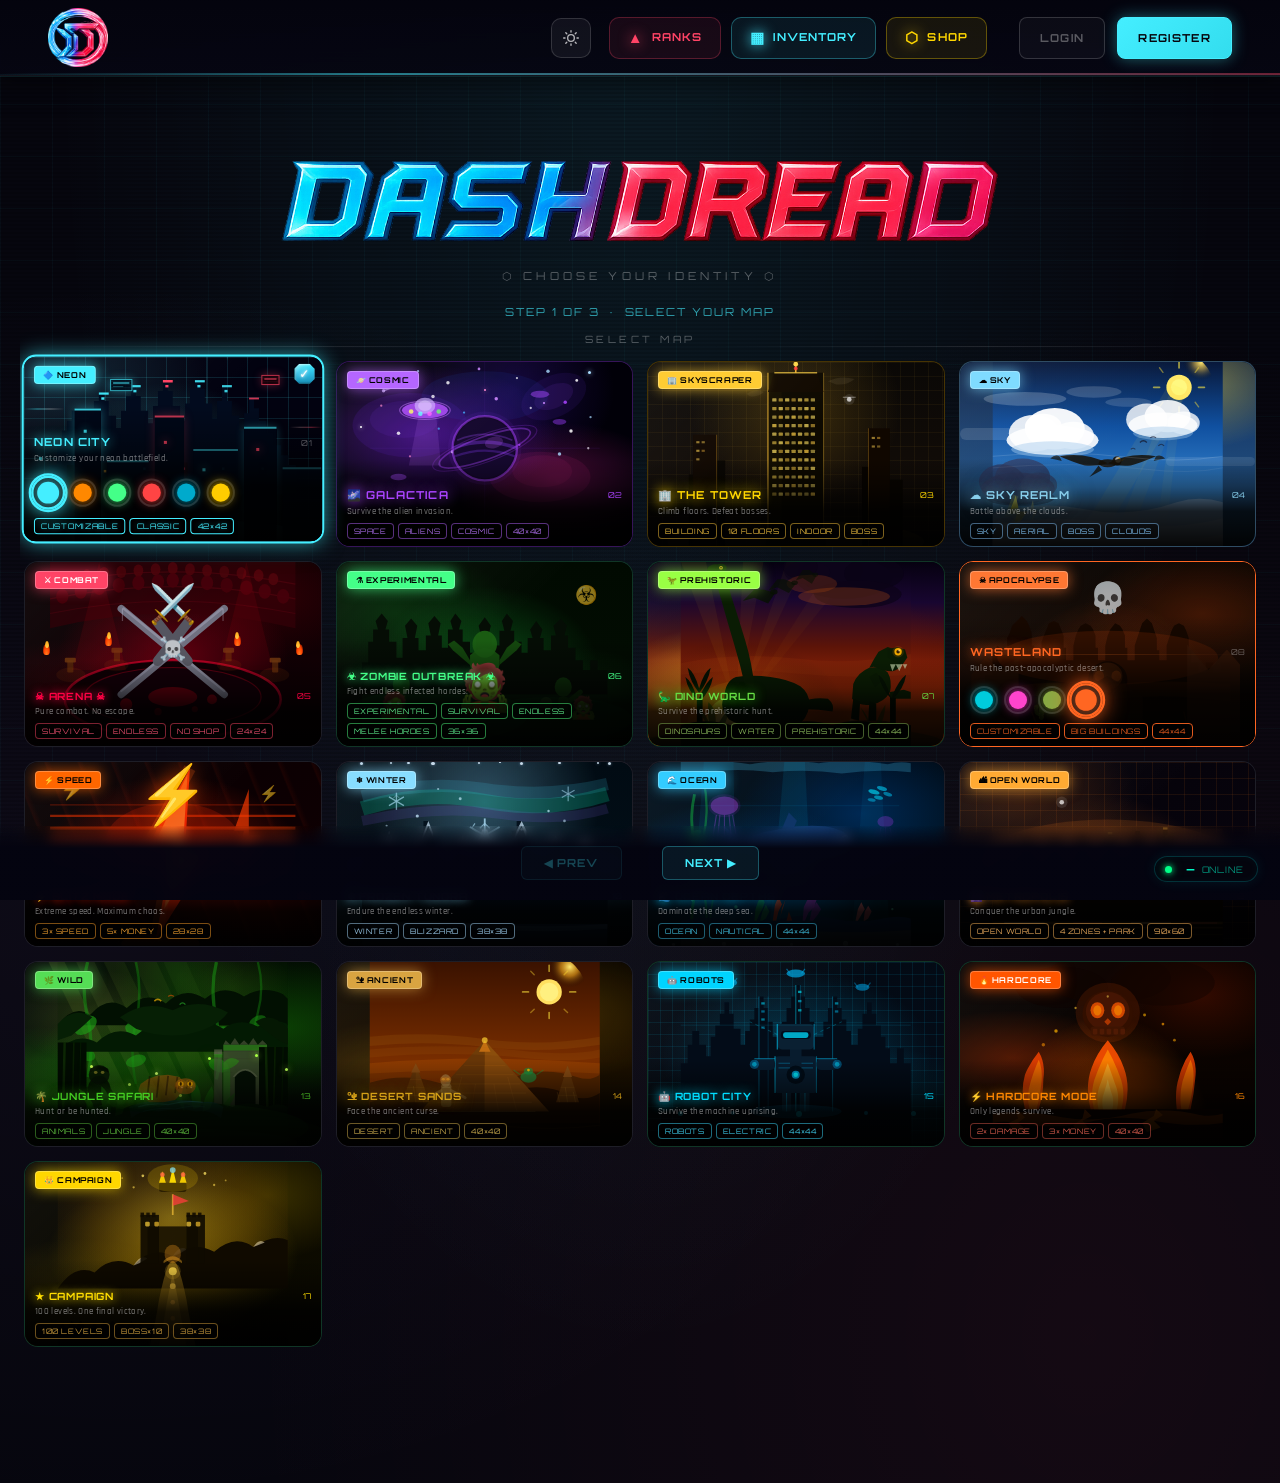
==== commit 60b51ab3: "minor" ====
--- a/admin.html
+++ b/admin.html
@@ -4,6 +4,8 @@
   <meta charset="UTF-8">
   <meta name="viewport" content="width=device-width, initial-scale=1.0">
   <title>DASH DREAD — Admin Panel</title>
+  <link rel="icon" type="image/png" href="/images/logo.png">
+  <link rel="apple-touch-icon" href="/images/logo.png">
   <link rel="stylesheet" href="css/style.css">
   <link rel="stylesheet" href="css/social.css">
   <script>try{if(localStorage.getItem('nc_theme')==='light')document.documentElement.setAttribute('data-theme','light');}catch(e){}</script>
--- a/css/style.css
+++ b/css/style.css
@@ -6652,7 +6652,7 @@
   align-items: center;
   justify-content: space-between;
   flex-wrap: nowrap;
-  height: 72px;
+  height: 76px;
   padding: 0 clamp(20px, 4vw, 48px);
   background: linear-gradient(
     180deg,
@@ -6783,9 +6783,6 @@
 }
 .site-nav__logo:hover .logo-dread {
   filter: drop-shadow(0 0 18px rgba(255, 68, 102, 0.95));
-}
-.site-nav__logo:hover {
-  transform: scale(1.02);
 }
 
 .site-nav__controls {
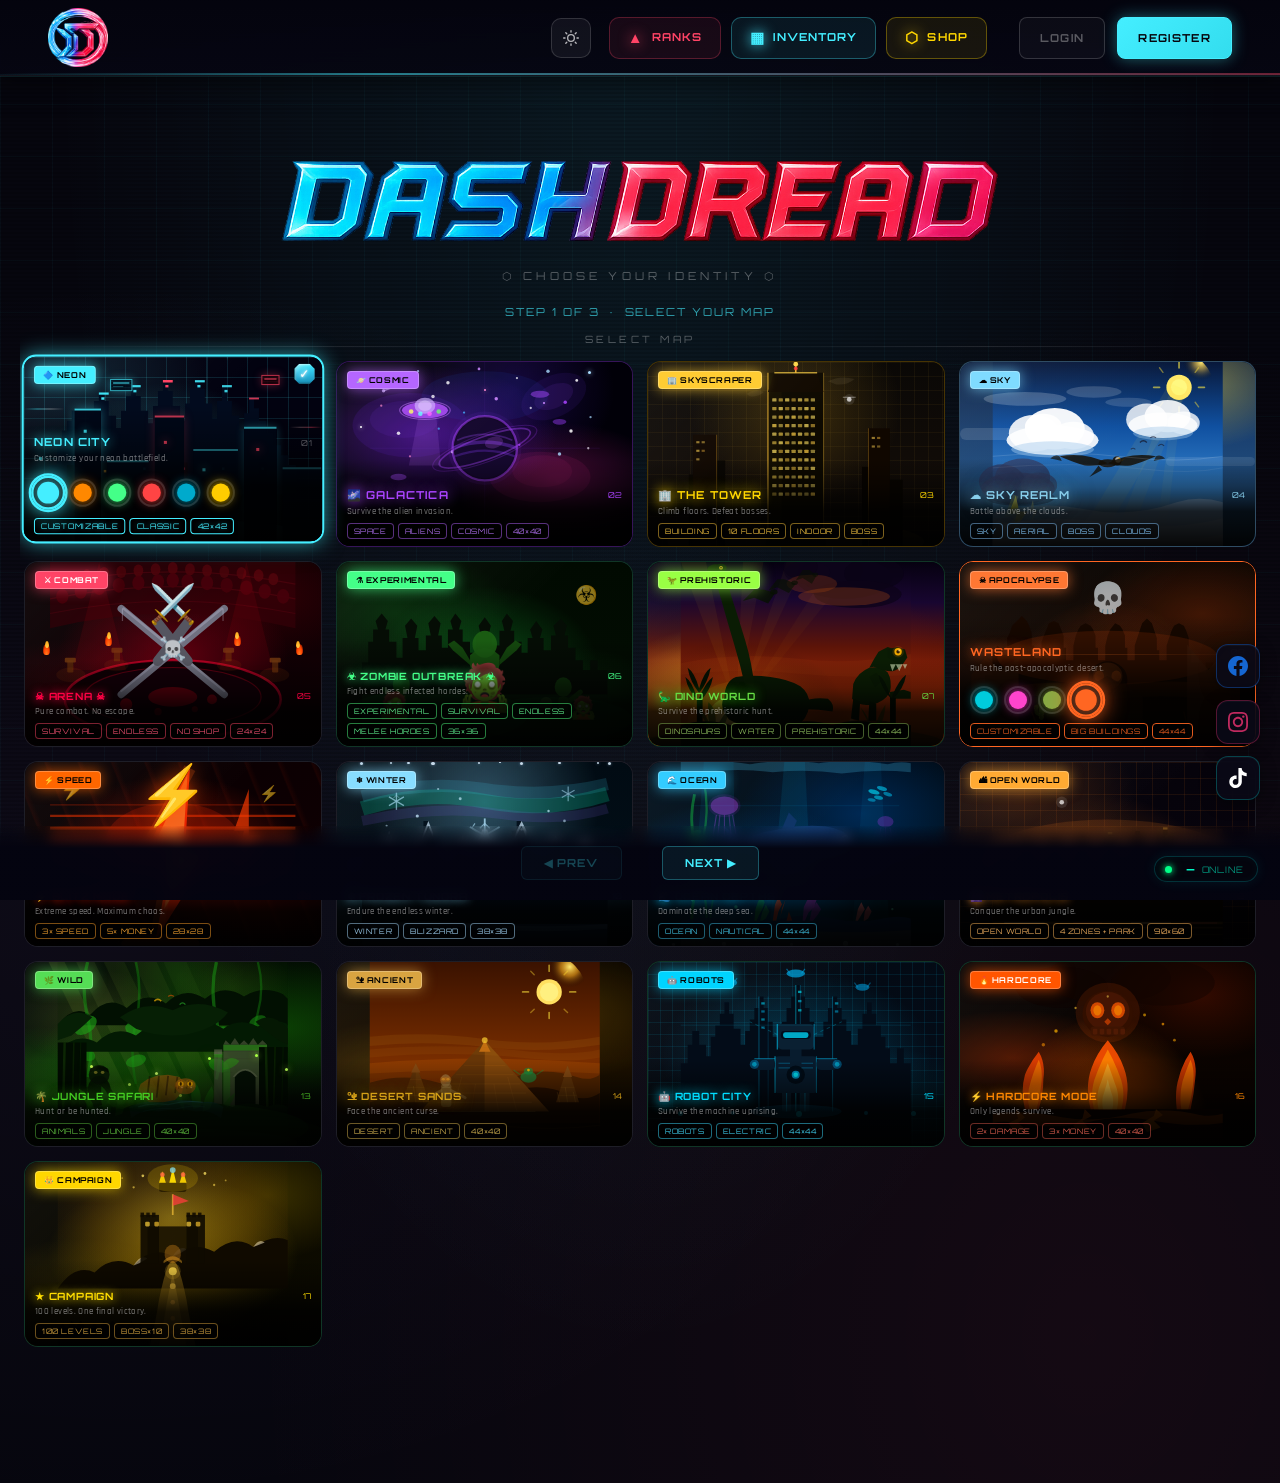
==== commit 486c51e6: "minor" ====
--- a/admin.html
+++ b/admin.html
@@ -995,6 +995,7 @@
   <script src="js/auth.js"></script>
   <script src="js/api.js"></script>
   <script src="js/social.js"></script>
+  <script src="js/social-icons.js"></script>
   <script src="js/ws.js"></script>
   <script src="js/multiplayer.js"></script>
   <script src="js/social-ui.js"></script>
--- a/css/social.css
+++ b/css/social.css
@@ -4631,9 +4631,10 @@
   animation: ncsBadgePop 0.35s var(--nc-spring);
 }
 
-/* ═══════════════════════════════════════════════════════════
+/* CHAT DISABLED: FAB STYLES
+═══════════════════════════════════════════════════════════
    FAB
-   ═══════════════════════════════════════════════════════════ */
+═══════════════════════════════════════════════════════════
 .ncs-fab {
   position: fixed;
   bottom: 28px;
@@ -4725,6 +4726,7 @@
     transform: scale(1) rotate(0);
   }
 }
+END CHAT DISABLED */
 
 /* ═══════════════════════════════════════════════════════════
    TOAST
@@ -7434,3 +7436,307 @@
 html[data-theme="light"] .ncs-confirm-btn.loading::after {
   border-top-color: #a01840;
 }
+
+/* ═══════════════════════════════════════════════════════════
+   FIXED SOCIAL ICONS
+   ═══════════════════════════════════════════════════════════ */
+.ncs-social-icons {
+  position: fixed;
+  right: 20px;
+  bottom: 100px;
+  display: flex;
+  flex-direction: column;
+  gap: 12px;
+  z-index: 1500;
+}
+
+.ncs-social-icon {
+  width: 44px;
+  height: 44px;
+  display: flex;
+  align-items: center;
+  justify-content: center;
+  background: rgba(10, 10, 24, 0.85);
+  border-radius: 12px;
+  text-decoration: none;
+  transition: all 0.3s cubic-bezier(0.4, 0, 0.2, 1);
+  backdrop-filter: blur(10px);
+  -webkit-backdrop-filter: blur(10px);
+  box-shadow:
+    0 4px 16px rgba(0, 0, 0, 0.4),
+    inset 0 1px 0 rgba(255, 255, 255, 0.03);
+}
+
+.ncs-social-icon:active {
+  transform: translateX(-2px) scale(0.98);
+}
+
+.ncs-social-icon svg {
+  transition: filter 0.3s ease, transform 0.3s ease;
+}
+
+/* ── Facebook ─────────────────────────────────────────────── */
+.ncs-social-icon--facebook {
+  border: 1px solid rgba(24, 119, 242, 0.35);
+  color: rgba(24, 119, 242, 0.85);
+}
+
+.ncs-social-icon--facebook:hover {
+  background: rgba(24, 119, 242, 0.15);
+  border-color: rgba(24, 119, 242, 0.7);
+  color: #1877f2;
+  transform: translateX(-4px) scale(1.08);
+  box-shadow:
+    0 0 20px rgba(24, 119, 242, 0.45),
+    0 0 40px rgba(24, 119, 242, 0.2),
+    0 4px 20px rgba(0, 0, 0, 0.5),
+    inset 0 1px 0 rgba(255, 255, 255, 0.05);
+}
+
+.ncs-social-icon--facebook:hover svg {
+  filter: drop-shadow(0 0 8px rgba(24, 119, 242, 0.8));
+}
+
+/* ── Instagram ────────────────────────────────────────────── */
+.ncs-social-icon--instagram {
+  border: 1px solid rgba(225, 48, 108, 0.35);
+  color: rgba(225, 48, 108, 0.85);
+  position: relative;
+}
+
+.ncs-social-icon--instagram::before {
+  content: '';
+  position: absolute;
+  inset: 0;
+  border-radius: 12px;
+  padding: 1px;
+  background: linear-gradient(
+    135deg,
+    rgba(64, 93, 230, 0.3) 0%,
+    rgba(225, 48, 108, 0.3) 25%,
+    rgba(253, 29, 29, 0.3) 50%,
+    rgba(245, 96, 64, 0.3) 75%,
+    rgba(252, 175, 69, 0.3) 100%
+  );
+  -webkit-mask: linear-gradient(#fff 0 0) content-box, linear-gradient(#fff 0 0);
+  mask: linear-gradient(#fff 0 0) content-box, linear-gradient(#fff 0 0);
+  -webkit-mask-composite: xor;
+  mask-composite: exclude;
+  opacity: 0;
+  transition: opacity 0.3s ease;
+}
+
+.ncs-social-icon--instagram:hover {
+  background: linear-gradient(
+    135deg,
+    rgba(64, 93, 230, 0.12) 0%,
+    rgba(225, 48, 108, 0.12) 50%,
+    rgba(252, 175, 69, 0.12) 100%
+  );
+  border-color: transparent;
+  color: #e1306c;
+  transform: translateX(-4px) scale(1.08);
+  box-shadow:
+    0 0 20px rgba(225, 48, 108, 0.4),
+    0 0 40px rgba(131, 58, 180, 0.25),
+    0 4px 20px rgba(0, 0, 0, 0.5),
+    inset 0 1px 0 rgba(255, 255, 255, 0.05);
+}
+
+.ncs-social-icon--instagram:hover::before {
+  opacity: 1;
+  background: linear-gradient(
+    135deg,
+    rgba(64, 93, 230, 0.6) 0%,
+    rgba(225, 48, 108, 0.6) 25%,
+    rgba(253, 29, 29, 0.6) 50%,
+    rgba(245, 96, 64, 0.6) 75%,
+    rgba(252, 175, 69, 0.6) 100%
+  );
+}
+
+.ncs-social-icon--instagram:hover svg {
+  filter: drop-shadow(0 0 8px rgba(225, 48, 108, 0.7)) drop-shadow(0 0 12px rgba(131, 58, 180, 0.5));
+}
+
+/* ── TikTok ───────────────────────────────────────────────── */
+.ncs-social-icon--tiktok {
+  border: 1px solid rgba(0, 242, 234, 0.25);
+  color: #fff;
+  position: relative;
+  overflow: hidden;
+}
+
+.ncs-social-icon--tiktok::before {
+  content: '';
+  position: absolute;
+  inset: 0;
+  background: linear-gradient(
+    135deg,
+    rgba(0, 242, 234, 0.08) 0%,
+    transparent 50%,
+    rgba(255, 0, 80, 0.08) 100%
+  );
+  opacity: 0;
+  transition: opacity 0.3s ease;
+}
+
+.ncs-social-icon--tiktok svg {
+  position: relative;
+  z-index: 1;
+}
+
+.ncs-social-icon--tiktok:hover {
+  background: rgba(0, 0, 0, 0.9);
+  border-color: rgba(0, 242, 234, 0.5);
+  transform: translateX(-4px) scale(1.08);
+  box-shadow:
+    0 0 15px rgba(0, 242, 234, 0.4),
+    0 0 15px rgba(255, 0, 80, 0.4),
+    0 0 30px rgba(0, 242, 234, 0.2),
+    0 0 30px rgba(255, 0, 80, 0.2),
+    0 4px 20px rgba(0, 0, 0, 0.6),
+    inset 0 1px 0 rgba(255, 255, 255, 0.05);
+}
+
+.ncs-social-icon--tiktok:hover::before {
+  opacity: 1;
+}
+
+.ncs-social-icon--tiktok:hover svg {
+  filter:
+    drop-shadow(-2px 0 0 rgba(0, 242, 234, 0.8))
+    drop-shadow(2px 0 0 rgba(255, 0, 80, 0.8))
+    drop-shadow(0 0 6px rgba(255, 255, 255, 0.5));
+}
+
+
+/* ═══════════════════════════════════════════════════════════
+   SOCIAL ICONS - RESPONSIVE
+   ═══════════════════════════════════════════════════════════ */
+@media (max-width: 768px) {
+  .ncs-social-icons {
+    right: 12px;
+    bottom: 85px;
+    gap: 10px;
+  }
+
+  .ncs-social-icon {
+    width: 38px;
+    height: 38px;
+    border-radius: 10px;
+  }
+
+  .ncs-social-icon--instagram::before {
+    border-radius: 10px;
+  }
+
+  .ncs-social-icon svg {
+    width: 17px;
+    height: 17px;
+  }
+}
+
+@media (max-width: 480px) {
+  .ncs-social-icons {
+    right: 10px;
+    bottom: 75px;
+    gap: 8px;
+  }
+
+  .ncs-social-icon {
+    width: 34px;
+    height: 34px;
+    border-radius: 8px;
+  }
+
+  .ncs-social-icon--instagram::before {
+    border-radius: 8px;
+  }
+
+  .ncs-social-icon svg {
+    width: 15px;
+    height: 15px;
+  }
+}
+
+/* Light mode support for social icons */
+html[data-theme="light"] .ncs-social-icon {
+  background: rgba(245, 248, 255, 0.92);
+  box-shadow:
+    0 4px 16px rgba(10, 25, 50, 0.1),
+    inset 0 1px 0 rgba(255, 255, 255, 0.5);
+}
+
+html[data-theme="light"] .ncs-social-icon--facebook {
+  border-color: rgba(24, 119, 242, 0.4);
+  color: rgba(24, 119, 242, 0.85);
+}
+
+html[data-theme="light"] .ncs-social-icon--facebook:hover {
+  background: rgba(24, 119, 242, 0.12);
+  color: #1877f2;
+}
+
+html[data-theme="light"] .ncs-social-icon--instagram {
+  border-color: rgba(225, 48, 108, 0.4);
+  color: rgba(193, 53, 132, 0.85);
+}
+
+html[data-theme="light"] .ncs-social-icon--instagram:hover {
+  background: linear-gradient(
+    135deg,
+    rgba(64, 93, 230, 0.1) 0%,
+    rgba(225, 48, 108, 0.1) 50%,
+    rgba(252, 175, 69, 0.1) 100%
+  );
+  color: #c13584;
+}
+
+html[data-theme="light"] .ncs-social-icon--tiktok {
+  border-color: rgba(0, 0, 0, 0.2);
+  color: #000;
+}
+
+html[data-theme="light"] .ncs-social-icon--tiktok:hover {
+  background: rgba(0, 0, 0, 0.08);
+  border-color: rgba(0, 0, 0, 0.3);
+}
+
+/* ═══════════════════════════════════════════════════════════
+   CHAT DISABLED - All chat UI elements hidden
+   Remove this section to re-enable chat
+   ═══════════════════════════════════════════════════════════ */
+.ncs-fab,
+.ncs-fab-badge,
+#ncsPageChat,
+.ncs-chat-window,
+.ncs-chat-header,
+.ncs-messages-area,
+.ncs-msg,
+.ncs-msg-bubble,
+.ncs-msg-time,
+.ncs-msg-date-div,
+.ncs-input-bar,
+.ncs-msg-input,
+.ncs-send-btn,
+.ncs-conv-row,
+.ncs-conv-info,
+.ncs-conv-name,
+.ncs-conv-preview,
+.ncs-conv-badge,
+.ncs-conv-time,
+/* Clan Chat elements */
+.ncs-clanchat-wrap,
+.ncs-clanchat-messages,
+.ncs-clan-msg,
+.ncs-clan-msg-body,
+.ncs-clan-msg-from,
+.ncs-clan-msg-text,
+.ncs-clan-msg-time,
+#ncsClanMsgArea,
+#ncsClanMsgInput,
+#ncsClanSendBtn {
+  display: none !important;
+}
+/* END CHAT DISABLED */
